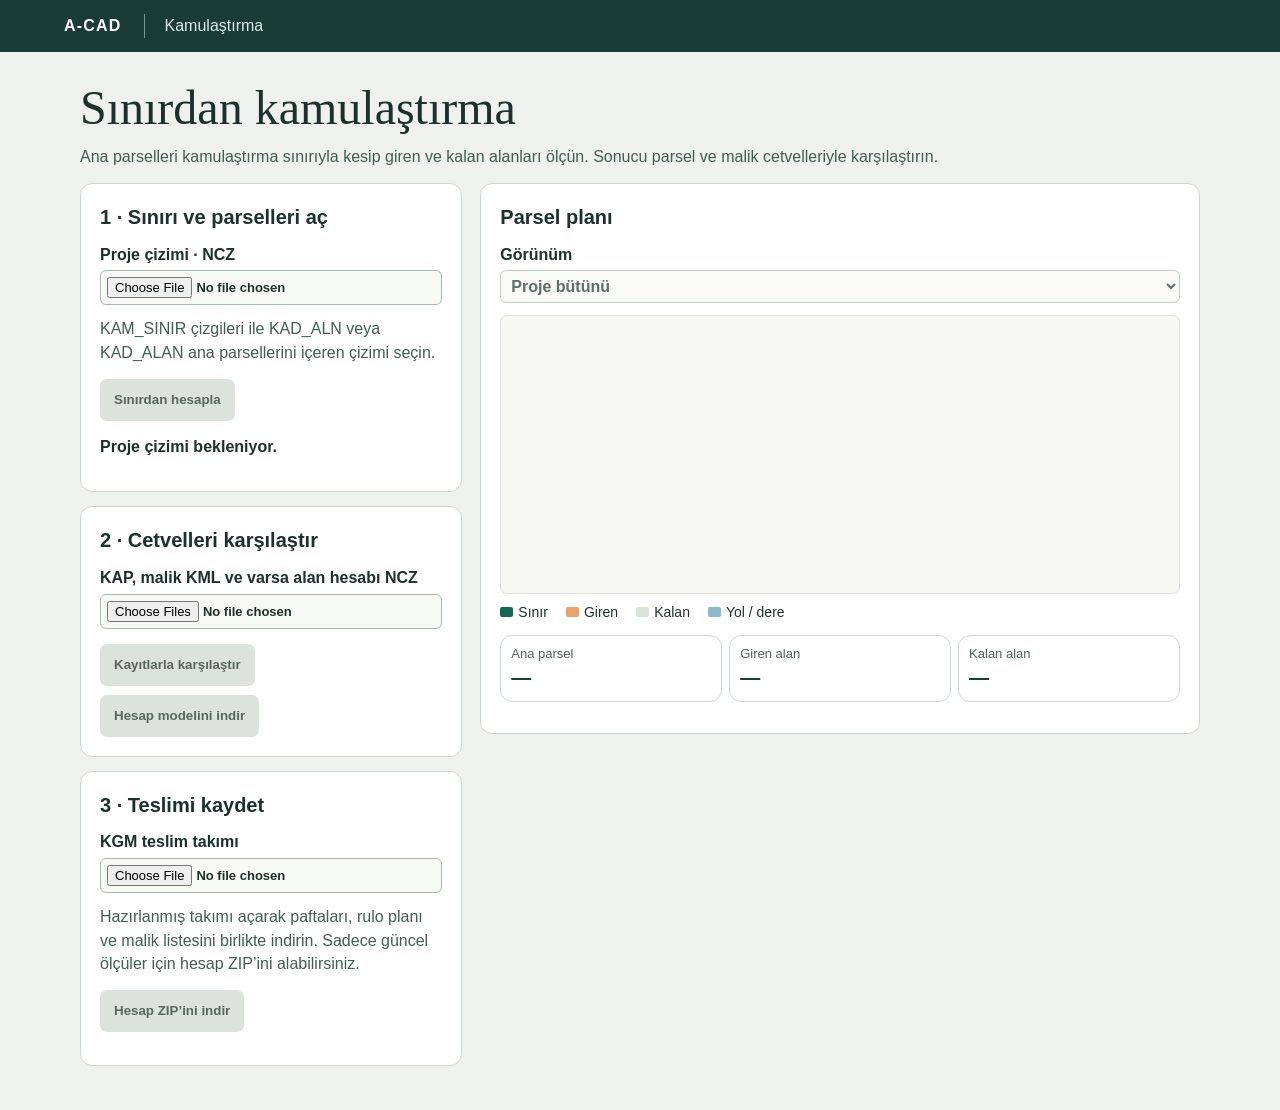
==== kgm-sinir-projesi.html @ 134582a3 "KGM sınır hesabı ve geniş ekran kübaj planı Kamulaştırmada sınırdan ölçüm, kayıt karşılaştırması ve " ====
<!doctype html><html lang="tr"><meta charset="utf-8"><meta name="viewport" content="width=device-width, initial-scale=1"><title>A-CAD · Sınırdan kamulaştırma</title>
<style>
*{box-sizing:border-box}html{background:#eef1ed;color:#1c312d;font:16px/1.48 Inter,"Segoe UI",Arial,sans-serif}body{margin:0}header{display:flex;gap:22px;align-items:center;background:#193d36;color:white;padding:14px max(5vw,16px)}header b{letter-spacing:.075em}header span{border-left:1px solid #75998e;padding-left:20px;color:#deebe4}main{max-width:1160px;margin:30px auto;padding:0 20px}h1{font-family:Georgia,serif;font-weight:500;font-size:clamp(31px,4.3vw,48px);line-height:1.1;margin:8px 0 11px}h2{font-size:20px;margin:0 0 10px}p{margin:4px 0 14px;color:#415d56}.grid{display:grid;grid-template-columns:minmax(250px,.85fr) minmax(0,1.6fr);gap:18px;align-items:start}article,.metric{background:#fff;border:1px solid #ccd8cf;border-radius:12px}article{padding:19px;margin-bottom:14px}label{font-weight:650;display:block;margin:5px 0 12px}input,select{display:block;max-width:100%;margin-top:4px;font:inherit;width:100%;border:1px solid #a7b9af;border-radius:6px;background:#f7f9f5;padding:6px;color:#1c312d}input[type=file]{font-size:13px}button{padding:10px 14px;min-height:42px;background:#176453;color:white;border:0;border-radius:7px;font:650 15px/1.25 inherit;cursor:pointer}button:disabled{background:#dce3dd;color:#58665d;cursor:default}button:focus-visible,input:focus-visible,select:focus-visible{outline:3px solid #c38220}#status{min-height:1.4em;margin:14px 0;font-weight:600}#map{display:block;width:100%;height:clamp(220px,31vh,340px);background:#f7f8f3;border:1px solid #dce3da;border-radius:7px}.legend{display:flex;flex-wrap:wrap;gap:8px 18px;margin:8px 0;font-size:14px}.key{display:inline-block;width:13px;height:10px;border-radius:2px;margin-right:5px}.metrics{display:grid;grid-template-columns:repeat(3,1fr);gap:7px;margin:12px 0}.metric{padding:8px 10px;color:#51615a;font-size:13px}.metric b{display:block;color:#183f34;font-size:clamp(15px,2vw,20px)}#details{white-space:pre-line}.scroll{overflow:auto;max-height:360px}table{border-collapse:collapse;width:100%;font-size:14px}td,th{text-align:right;padding:6px 8px;white-space:nowrap;border-bottom:1px solid #dce4dd}td:first-child,th:first-child{text-align:left}th{background:#ecf3ef}#log{font-size:14px;margin:6px 0}details summary{cursor:pointer;font-weight:600}#refs button{margin-top:3px}button,select{font-family:inherit;font-weight:650}#out{margin-top:8px}
@media(max-width:720px){main{padding:0 10px;margin:18px auto}.grid{display:block}article{padding:14px}.metrics{grid-template-columns:repeat(3,minmax(0,1fr))}.metric{padding:6px}.metric b{font-size:15px}.legend{font-size:13px}header{padding:10px 14px}h1{font-size:34px}}
</style><header><b>A-CAD</b><span>Kamulaştırma</span></header><main><h1>Sınırdan kamulaştırma</h1><p>Ana parselleri kamulaştırma sınırıyla kesip giren ve kalan alanları ölçün. Sonucu parsel ve malik cetvelleriyle karşılaştırın.</p>
<div class="grid"><section><article><h2>1 · Sınırı ve parselleri aç</h2><label>Proje çizimi · NCZ<input type="file" id="cad" accept=".ncz"></label><p>KAM_SINIR çizgileri ile KAD_ALN veya KAD_ALAN ana parsellerini içeren çizimi seçin.</p><button id="run" disabled>Sınırdan hesapla</button><div role="status" aria-live="polite" id="status">Proje çizimi bekleniyor.</div></article><article id="refs"><h2>2 · Cetvelleri karşılaştır</h2><label>KAP, malik KML ve varsa alan hesabı NCZ<input id="ref" type="file" multiple accept=".kap,.kml,.ncz"></label><button id="check" disabled>Kayıtlarla karşılaştır</button><div id="log" role="status"></div><button id="out" disabled>Hesap modelini indir</button></article><article id="delivery"><h2>3 · Teslimi kaydet</h2><label>KGM teslim takımı<input type="file" id="proof" accept=".kgmteslim"></label><p>Hazırlanmış takımı açarak paftaları, rulo planı ve malik listesini birlikte indirin. Sadece güncel ölçüler için hesap ZIP’ini alabilirsiniz.</p><button id="zip" disabled>Hesap ZIP’ini indir</button><p id="zipstatus" aria-live="polite"></p></article></section>
<section><article><h2>Parsel planı</h2><label>Görünüm<select id="which" disabled><option>Proje bütünü</option></select></label><svg id="map" viewBox="0 0 660 310" role="img" aria-label="Kamulaştırma sınırı ve kesilen parseller"></svg><div class="legend"><span><i class="key" style="background:#166854"></i>Sınır</span><span><i class="key" style="background:#e8a36c"></i>Giren</span><span><i class="key" style="background:#dce4d8"></i>Kalan</span><span><i class="key" style="background:#87baca"></i>Yol / dere</span></div><div class="metrics"><div class="metric">Ana parsel<b id="v1">—</b></div><div class="metric">Giren alan<b id="v2">—</b></div><div class="metric">Kalan alan<b id="v3">—</b></div></div><div id="details"></div></article><article id="checks" hidden><h2>Alan kontrolü</h2><p id="audit"></p><div class="scroll"><table><thead><tr><th>Parça</th><th>Ölçülen m²</th><th>KAP m²</th><th>Dengeli m²</th></tr></thead><tbody id="table"></tbody></table></div></article></section></div></main>
<script>/* polygon-clipping 0.15.7
The MIT License (MIT)

Copyright (c) 2018 Mike Fogel <mike@fogel.ca> - covers everything not specially attributed to others below.

Copyright (c) 2016 Alexander Milevski <info@w8r.name> - covers all portions originally part of github:w8r/martinez, from which this project was forked on Febuary 2, 2018.

Permission is hereby granted, free of charge, to any person obtaining a copy of this software and associated documentation files (the "Software"), to deal in the Software without restriction, including without limitation the rights to use, copy, modify, merge, publish, distribute, sublicense, and/or sell copies of the Software, and to permit persons to whom the Software is furnished to do so, subject to the following conditions:

The above copyright notice and this permission notice shall be included in all copies or substantial portions of the Software.

THE SOFTWARE IS PROVIDED "AS IS", WITHOUT WARRANTY OF ANY KIND, EXPRESS OR IMPLIED, INCLUDING BUT NOT LIMITED TO THE WARRANTIES OF MERCHANTABILITY, FITNESS FOR A PARTICULAR PURPOSE AND NONINFRINGEMENT. IN NO EVENT SHALL THE AUTHORS OR COPYRIGHT HOLDERS BE LIABLE FOR ANY CLAIM, DAMAGES OR OTHER LIABILITY, WHETHER IN AN ACTION OF CONTRACT, TORT OR OTHERWISE, ARISING FROM, OUT OF OR IN CONNECTION WITH THE SOFTWARE OR THE USE OR OTHER DEALINGS IN THE SOFTWARE.
*/
!function(t,e){"object"==typeof exports&&"undefined"!=typeof module?module.exports=e():"function"==typeof define&&define.amd?define(e):(t="undefined"!=typeof globalThis?globalThis:t||self).polygonClipping=e()}(this,(function(){"use strict";
/**
     * splaytree v3.1.2
     * Fast Splay tree for Node and browser
     *
     * @author Alexander Milevski <info@w8r.name>
     * @license MIT
     * @preserve
     */
/*! *****************************************************************************
    Copyright (c) Microsoft Corporation. All rights reserved.
    Licensed under the Apache License, Version 2.0 (the "License"); you may not use
    this file except in compliance with the License. You may obtain a copy of the
    License at http://www.apache.org/licenses/LICENSE-2.0

    THIS CODE IS PROVIDED ON AN *AS IS* BASIS, WITHOUT WARRANTIES OR CONDITIONS OF ANY
    KIND, EITHER EXPRESS OR IMPLIED, INCLUDING WITHOUT LIMITATION ANY IMPLIED
    WARRANTIES OR CONDITIONS OF TITLE, FITNESS FOR A PARTICULAR PURPOSE,
    MERCHANTABLITY OR NON-INFRINGEMENT.

    See the Apache Version 2.0 License for specific language governing permissions
    and limitations under the License.
    ***************************************************************************** */function t(t,e){var n,r,i,o,s={label:0,sent:function(){if(1&i[0])throw i[1];return i[1]},trys:[],ops:[]};return o={next:l(0),throw:l(1),return:l(2)},"function"==typeof Symbol&&(o[Symbol.iterator]=function(){return this}),o;function l(o){return function(l){return function(o){if(n)throw new TypeError("Generator is already executing.");for(;s;)try{if(n=1,r&&(i=2&o[0]?r.return:o[0]?r.throw||((i=r.return)&&i.call(r),0):r.next)&&!(i=i.call(r,o[1])).done)return i;switch(r=0,i&&(o=[2&o[0],i.value]),o[0]){case 0:case 1:i=o;break;case 4:return s.label++,{value:o[1],done:!1};case 5:s.label++,r=o[1],o=[0];continue;case 7:o=s.ops.pop(),s.trys.pop();continue;default:if(!(i=s.trys,(i=i.length>0&&i[i.length-1])||6!==o[0]&&2!==o[0])){s=0;continue}if(3===o[0]&&(!i||o[1]>i[0]&&o[1]<i[3])){s.label=o[1];break}if(6===o[0]&&s.label<i[1]){s.label=i[1],i=o;break}if(i&&s.label<i[2]){s.label=i[2],s.ops.push(o);break}i[2]&&s.ops.pop(),s.trys.pop();continue}o=e.call(t,s)}catch(t){o=[6,t],r=0}finally{n=i=0}if(5&o[0])throw o[1];return{value:o[0]?o[1]:void 0,done:!0}}([o,l])}}}var e=function(t,e){this.next=null,this.key=t,this.data=e,this.left=null,this.right=null};function n(t,e){return t>e?1:t<e?-1:0}function r(t,n,r){for(var i=new e(null,null),o=i,s=i;;){var l=r(t,n.key);if(l<0){if(null===n.left)break;if(r(t,n.left.key)<0){var h=n.left;if(n.left=h.right,h.right=n,null===(n=h).left)break}s.left=n,s=n,n=n.left}else{if(!(l>0))break;if(null===n.right)break;if(r(t,n.right.key)>0){h=n.right;if(n.right=h.left,h.left=n,null===(n=h).right)break}o.right=n,o=n,n=n.right}}return o.right=n.left,s.left=n.right,n.left=i.right,n.right=i.left,n}function i(t,n,i,o){var s=new e(t,n);if(null===i)return s.left=s.right=null,s;var l=o(t,(i=r(t,i,o)).key);return l<0?(s.left=i.left,s.right=i,i.left=null):l>=0&&(s.right=i.right,s.left=i,i.right=null),s}function o(t,e,n){var i=null,o=null;if(e){var s=n((e=r(t,e,n)).key,t);0===s?(i=e.left,o=e.right):s<0?(o=e.right,e.right=null,i=e):(i=e.left,e.left=null,o=e)}return{left:i,right:o}}function s(t,e,n,r,i){if(t){r(e+(n?"└── ":"├── ")+i(t)+"\n");var o=e+(n?"    ":"│   ");t.left&&s(t.left,o,!1,r,i),t.right&&s(t.right,o,!0,r,i)}}var l=function(){function l(t){void 0===t&&(t=n),this._root=null,this._size=0,this._comparator=t}return l.prototype.insert=function(t,e){return this._size++,this._root=i(t,e,this._root,this._comparator)},l.prototype.add=function(t,n){var i=new e(t,n);null===this._root&&(i.left=i.right=null,this._size++,this._root=i);var o=this._comparator,s=r(t,this._root,o),l=o(t,s.key);return 0===l?this._root=s:(l<0?(i.left=s.left,i.right=s,s.left=null):l>0&&(i.right=s.right,i.left=s,s.right=null),this._size++,this._root=i),this._root},l.prototype.remove=function(t){this._root=this._remove(t,this._root,this._comparator)},l.prototype._remove=function(t,e,n){var i;return null===e?null:0===n(t,(e=r(t,e,n)).key)?(null===e.left?i=e.right:(i=r(t,e.left,n)).right=e.right,this._size--,i):e},l.prototype.pop=function(){var t=this._root;if(t){for(;t.left;)t=t.left;return this._root=r(t.key,this._root,this._comparator),this._root=this._remove(t.key,this._root,this._comparator),{key:t.key,data:t.data}}return null},l.prototype.findStatic=function(t){for(var e=this._root,n=this._comparator;e;){var r=n(t,e.key);if(0===r)return e;e=r<0?e.left:e.right}return null},l.prototype.find=function(t){return this._root&&(this._root=r(t,this._root,this._comparator),0!==this._comparator(t,this._root.key))?null:this._root},l.prototype.contains=function(t){for(var e=this._root,n=this._comparator;e;){var r=n(t,e.key);if(0===r)return!0;e=r<0?e.left:e.right}return!1},l.prototype.forEach=function(t,e){for(var n=this._root,r=[],i=!1;!i;)null!==n?(r.push(n),n=n.left):0!==r.length?(n=r.pop(),t.call(e,n),n=n.right):i=!0;return this},l.prototype.range=function(t,e,n,r){for(var i=[],o=this._comparator,s=this._root;0!==i.length||s;)if(s)i.push(s),s=s.left;else{if(o((s=i.pop()).key,e)>0)break;if(o(s.key,t)>=0&&n.call(r,s))return this;s=s.right}return this},l.prototype.keys=function(){var t=[];return this.forEach((function(e){var n=e.key;return t.push(n)})),t},l.prototype.values=function(){var t=[];return this.forEach((function(e){var n=e.data;return t.push(n)})),t},l.prototype.min=function(){return this._root?this.minNode(this._root).key:null},l.prototype.max=function(){return this._root?this.maxNode(this._root).key:null},l.prototype.minNode=function(t){if(void 0===t&&(t=this._root),t)for(;t.left;)t=t.left;return t},l.prototype.maxNode=function(t){if(void 0===t&&(t=this._root),t)for(;t.right;)t=t.right;return t},l.prototype.at=function(t){for(var e=this._root,n=!1,r=0,i=[];!n;)if(e)i.push(e),e=e.left;else if(i.length>0){if(e=i.pop(),r===t)return e;r++,e=e.right}else n=!0;return null},l.prototype.next=function(t){var e=this._root,n=null;if(t.right){for(n=t.right;n.left;)n=n.left;return n}for(var r=this._comparator;e;){var i=r(t.key,e.key);if(0===i)break;i<0?(n=e,e=e.left):e=e.right}return n},l.prototype.prev=function(t){var e=this._root,n=null;if(null!==t.left){for(n=t.left;n.right;)n=n.right;return n}for(var r=this._comparator;e;){var i=r(t.key,e.key);if(0===i)break;i<0?e=e.left:(n=e,e=e.right)}return n},l.prototype.clear=function(){return this._root=null,this._size=0,this},l.prototype.toList=function(){return function(t){var n=t,r=[],i=!1,o=new e(null,null),s=o;for(;!i;)n?(r.push(n),n=n.left):r.length>0?n=(n=s=s.next=r.pop()).right:i=!0;return s.next=null,o.next}(this._root)},l.prototype.load=function(t,n,r){void 0===n&&(n=[]),void 0===r&&(r=!1);var i=t.length,o=this._comparator;if(r&&f(t,n,0,i-1,o),null===this._root)this._root=h(t,n,0,i),this._size=i;else{var s=function(t,n,r){var i=new e(null,null),o=i,s=t,l=n;for(;null!==s&&null!==l;)r(s.key,l.key)<0?(o.next=s,s=s.next):(o.next=l,l=l.next),o=o.next;null!==s?o.next=s:null!==l&&(o.next=l);return i.next}(this.toList(),function(t,n){for(var r=new e(null,null),i=r,o=0;o<t.length;o++)i=i.next=new e(t[o],n[o]);return i.next=null,r.next}(t,n),o);i=this._size+i,this._root=u({head:s},0,i)}return this},l.prototype.isEmpty=function(){return null===this._root},Object.defineProperty(l.prototype,"size",{get:function(){return this._size},enumerable:!0,configurable:!0}),Object.defineProperty(l.prototype,"root",{get:function(){return this._root},enumerable:!0,configurable:!0}),l.prototype.toString=function(t){void 0===t&&(t=function(t){return String(t.key)});var e=[];return s(this._root,"",!0,(function(t){return e.push(t)}),t),e.join("")},l.prototype.update=function(t,e,n){var s=this._comparator,l=o(t,this._root,s),h=l.left,u=l.right;s(t,e)<0?u=i(e,n,u,s):h=i(e,n,h,s),this._root=function(t,e,n){return null===e?t:(null===t||((e=r(t.key,e,n)).left=t),e)}(h,u,s)},l.prototype.split=function(t){return o(t,this._root,this._comparator)},l.prototype[Symbol.iterator]=function(){var e,n,r;return t(this,(function(t){switch(t.label){case 0:e=this._root,n=[],r=!1,t.label=1;case 1:return r?[3,6]:null===e?[3,2]:(n.push(e),e=e.left,[3,5]);case 2:return 0===n.length?[3,4]:[4,e=n.pop()];case 3:return t.sent(),e=e.right,[3,5];case 4:r=!0,t.label=5;case 5:return[3,1];case 6:return[2]}}))},l}();function h(t,n,r,i){var o=i-r;if(o>0){var s=r+Math.floor(o/2),l=t[s],u=n[s],f=new e(l,u);return f.left=h(t,n,r,s),f.right=h(t,n,s+1,i),f}return null}function u(t,e,n){var r=n-e;if(r>0){var i=e+Math.floor(r/2),o=u(t,e,i),s=t.head;return s.left=o,t.head=t.head.next,s.right=u(t,i+1,n),s}return null}function f(t,e,n,r,i){if(!(n>=r)){for(var o=t[n+r>>1],s=n-1,l=r+1;;){do{s++}while(i(t[s],o)<0);do{l--}while(i(t[l],o)>0);if(s>=l)break;var h=t[s];t[s]=t[l],t[l]=h,h=e[s],e[s]=e[l],e[l]=h}f(t,e,n,l,i),f(t,e,l+1,r,i)}}const c=(t,e)=>t.ll.x<=e.x&&e.x<=t.ur.x&&t.ll.y<=e.y&&e.y<=t.ur.y,p=(t,e)=>{if(e.ur.x<t.ll.x||t.ur.x<e.ll.x||e.ur.y<t.ll.y||t.ur.y<e.ll.y)return null;const n=t.ll.x<e.ll.x?e.ll.x:t.ll.x,r=t.ur.x<e.ur.x?t.ur.x:e.ur.x;return{ll:{x:n,y:t.ll.y<e.ll.y?e.ll.y:t.ll.y},ur:{x:r,y:t.ur.y<e.ur.y?t.ur.y:e.ur.y}}};let g=Number.EPSILON;void 0===g&&(g=Math.pow(2,-52));const a=g*g,y=(t,e)=>{if(-g<t&&t<g&&-g<e&&e<g)return 0;const n=t-e;return n*n<a*t*e?0:t<e?-1:1};class x{constructor(){this.tree=new l,this.round(0)}round(t){const e=this.tree.add(t),n=this.tree.prev(e);if(null!==n&&0===y(e.key,n.key))return this.tree.remove(t),n.key;const r=this.tree.next(e);return null!==r&&0===y(e.key,r.key)?(this.tree.remove(t),r.key):t}}const b=new class{constructor(){this.reset()}reset(){this.xRounder=new x,this.yRounder=new x}round(t,e){return{x:this.xRounder.round(t),y:this.yRounder.round(e)}}},v=11102230246251565e-32,d=134217729,m=(3+8*v)*v;function E(t,e,n,r,i){let o,s,l,h,u=e[0],f=r[0],c=0,p=0;f>u==f>-u?(o=u,u=e[++c]):(o=f,f=r[++p]);let g=0;if(c<t&&p<n)for(f>u==f>-u?(s=u+o,l=o-(s-u),u=e[++c]):(s=f+o,l=o-(s-f),f=r[++p]),o=s,0!==l&&(i[g++]=l);c<t&&p<n;)f>u==f>-u?(s=o+u,h=s-o,l=o-(s-h)+(u-h),u=e[++c]):(s=o+f,h=s-o,l=o-(s-h)+(f-h),f=r[++p]),o=s,0!==l&&(i[g++]=l);for(;c<t;)s=o+u,h=s-o,l=o-(s-h)+(u-h),u=e[++c],o=s,0!==l&&(i[g++]=l);for(;p<n;)s=o+f,h=s-o,l=o-(s-h)+(f-h),f=r[++p],o=s,0!==l&&(i[g++]=l);return 0===o&&0!==g||(i[g++]=o),g}function S(t){return new Float64Array(t)}const _=22204460492503146e-32,w=11093356479670487e-47,k=S(4),R=S(8),I=S(12),P=S(16),N=S(4);function A(t,e,n,r,i,o){const s=(e-o)*(n-i),l=(t-i)*(r-o),h=s-l,u=Math.abs(s+l);return Math.abs(h)>=33306690738754716e-32*u?h:-function(t,e,n,r,i,o,s){let l,h,u,f,c,p,g,a,y,x,b,v,S,A,O,L,$,M;const z=t-i,B=n-i,G=e-o,T=r-o;A=z*T,p=d*z,g=p-(p-z),a=z-g,p=d*T,y=p-(p-T),x=T-y,O=a*x-(A-g*y-a*y-g*x),L=G*B,p=d*G,g=p-(p-G),a=G-g,p=d*B,y=p-(p-B),x=B-y,$=a*x-(L-g*y-a*y-g*x),b=O-$,c=O-b,k[0]=O-(b+c)+(c-$),v=A+b,c=v-A,S=A-(v-c)+(b-c),b=S-L,c=S-b,k[1]=S-(b+c)+(c-L),M=v+b,c=M-v,k[2]=v-(M-c)+(b-c),k[3]=M;let q=function(t,e){let n=e[0];for(let r=1;r<t;r++)n+=e[r];return n}(4,k),C=_*s;if(q>=C||-q>=C)return q;if(c=t-z,l=t-(z+c)+(c-i),c=n-B,u=n-(B+c)+(c-i),c=e-G,h=e-(G+c)+(c-o),c=r-T,f=r-(T+c)+(c-o),0===l&&0===h&&0===u&&0===f)return q;if(C=w*s+m*Math.abs(q),q+=z*f+T*l-(G*u+B*h),q>=C||-q>=C)return q;A=l*T,p=d*l,g=p-(p-l),a=l-g,p=d*T,y=p-(p-T),x=T-y,O=a*x-(A-g*y-a*y-g*x),L=h*B,p=d*h,g=p-(p-h),a=h-g,p=d*B,y=p-(p-B),x=B-y,$=a*x-(L-g*y-a*y-g*x),b=O-$,c=O-b,N[0]=O-(b+c)+(c-$),v=A+b,c=v-A,S=A-(v-c)+(b-c),b=S-L,c=S-b,N[1]=S-(b+c)+(c-L),M=v+b,c=M-v,N[2]=v-(M-c)+(b-c),N[3]=M;const F=E(4,k,4,N,R);A=z*f,p=d*z,g=p-(p-z),a=z-g,p=d*f,y=p-(p-f),x=f-y,O=a*x-(A-g*y-a*y-g*x),L=G*u,p=d*G,g=p-(p-G),a=G-g,p=d*u,y=p-(p-u),x=u-y,$=a*x-(L-g*y-a*y-g*x),b=O-$,c=O-b,N[0]=O-(b+c)+(c-$),v=A+b,c=v-A,S=A-(v-c)+(b-c),b=S-L,c=S-b,N[1]=S-(b+c)+(c-L),M=v+b,c=M-v,N[2]=v-(M-c)+(b-c),N[3]=M;const j=E(F,R,4,N,I);A=l*f,p=d*l,g=p-(p-l),a=l-g,p=d*f,y=p-(p-f),x=f-y,O=a*x-(A-g*y-a*y-g*x),L=h*u,p=d*h,g=p-(p-h),a=h-g,p=d*u,y=p-(p-u),x=u-y,$=a*x-(L-g*y-a*y-g*x),b=O-$,c=O-b,N[0]=O-(b+c)+(c-$),v=A+b,c=v-A,S=A-(v-c)+(b-c),b=S-L,c=S-b,N[1]=S-(b+c)+(c-L),M=v+b,c=M-v,N[2]=v-(M-c)+(b-c),N[3]=M;const U=E(j,I,4,N,P);return P[U-1]}(t,e,n,r,i,o,u)}const O=(t,e)=>t.x*e.y-t.y*e.x,L=(t,e)=>t.x*e.x+t.y*e.y,$=(t,e,n)=>{const r=A(t.x,t.y,e.x,e.y,n.x,n.y);return r>0?-1:r<0?1:0},M=t=>Math.sqrt(L(t,t)),z=(t,e,n)=>{const r={x:e.x-t.x,y:e.y-t.y},i={x:n.x-t.x,y:n.y-t.y};return O(i,r)/M(i)/M(r)},B=(t,e,n)=>{const r={x:e.x-t.x,y:e.y-t.y},i={x:n.x-t.x,y:n.y-t.y};return L(i,r)/M(i)/M(r)},G=(t,e,n)=>0===e.y?null:{x:t.x+e.x/e.y*(n-t.y),y:n},T=(t,e,n)=>0===e.x?null:{x:n,y:t.y+e.y/e.x*(n-t.x)};class q{static compare(t,e){const n=q.comparePoints(t.point,e.point);return 0!==n?n:(t.point!==e.point&&t.link(e),t.isLeft!==e.isLeft?t.isLeft?1:-1:F.compare(t.segment,e.segment))}static comparePoints(t,e){return t.x<e.x?-1:t.x>e.x?1:t.y<e.y?-1:t.y>e.y?1:0}constructor(t,e){void 0===t.events?t.events=[this]:t.events.push(this),this.point=t,this.isLeft=e}link(t){if(t.point===this.point)throw new Error("Tried to link already linked events");const e=t.point.events;for(let t=0,n=e.length;t<n;t++){const n=e[t];this.point.events.push(n),n.point=this.point}this.checkForConsuming()}checkForConsuming(){const t=this.point.events.length;for(let e=0;e<t;e++){const n=this.point.events[e];if(void 0===n.segment.consumedBy)for(let r=e+1;r<t;r++){const t=this.point.events[r];void 0===t.consumedBy&&(n.otherSE.point.events===t.otherSE.point.events&&n.segment.consume(t.segment))}}}getAvailableLinkedEvents(){const t=[];for(let e=0,n=this.point.events.length;e<n;e++){const n=this.point.events[e];n!==this&&!n.segment.ringOut&&n.segment.isInResult()&&t.push(n)}return t}getLeftmostComparator(t){const e=new Map,n=n=>{const r=n.otherSE;e.set(n,{sine:z(this.point,t.point,r.point),cosine:B(this.point,t.point,r.point)})};return(t,r)=>{e.has(t)||n(t),e.has(r)||n(r);const{sine:i,cosine:o}=e.get(t),{sine:s,cosine:l}=e.get(r);return i>=0&&s>=0?o<l?1:o>l?-1:0:i<0&&s<0?o<l?-1:o>l?1:0:s<i?-1:s>i?1:0}}}let C=0;class F{static compare(t,e){const n=t.leftSE.point.x,r=e.leftSE.point.x,i=t.rightSE.point.x,o=e.rightSE.point.x;if(o<n)return 1;if(i<r)return-1;const s=t.leftSE.point.y,l=e.leftSE.point.y,h=t.rightSE.point.y,u=e.rightSE.point.y;if(n<r){if(l<s&&l<h)return 1;if(l>s&&l>h)return-1;const n=t.comparePoint(e.leftSE.point);if(n<0)return 1;if(n>0)return-1;const r=e.comparePoint(t.rightSE.point);return 0!==r?r:-1}if(n>r){if(s<l&&s<u)return-1;if(s>l&&s>u)return 1;const n=e.comparePoint(t.leftSE.point);if(0!==n)return n;const r=t.comparePoint(e.rightSE.point);return r<0?1:r>0?-1:1}if(s<l)return-1;if(s>l)return 1;if(i<o){const n=e.comparePoint(t.rightSE.point);if(0!==n)return n}if(i>o){const n=t.comparePoint(e.rightSE.point);if(n<0)return 1;if(n>0)return-1}if(i!==o){const t=h-s,e=i-n,f=u-l,c=o-r;if(t>e&&f<c)return 1;if(t<e&&f>c)return-1}return i>o?1:i<o||h<u?-1:h>u?1:t.id<e.id?-1:t.id>e.id?1:0}constructor(t,e,n,r){this.id=++C,this.leftSE=t,t.segment=this,t.otherSE=e,this.rightSE=e,e.segment=this,e.otherSE=t,this.rings=n,this.windings=r}static fromRing(t,e,n){let r,i,o;const s=q.comparePoints(t,e);if(s<0)r=t,i=e,o=1;else{if(!(s>0))throw new Error(`Tried to create degenerate segment at [${t.x}, ${t.y}]`);r=e,i=t,o=-1}const l=new q(r,!0),h=new q(i,!1);return new F(l,h,[n],[o])}replaceRightSE(t){this.rightSE=t,this.rightSE.segment=this,this.rightSE.otherSE=this.leftSE,this.leftSE.otherSE=this.rightSE}bbox(){const t=this.leftSE.point.y,e=this.rightSE.point.y;return{ll:{x:this.leftSE.point.x,y:t<e?t:e},ur:{x:this.rightSE.point.x,y:t>e?t:e}}}vector(){return{x:this.rightSE.point.x-this.leftSE.point.x,y:this.rightSE.point.y-this.leftSE.point.y}}isAnEndpoint(t){return t.x===this.leftSE.point.x&&t.y===this.leftSE.point.y||t.x===this.rightSE.point.x&&t.y===this.rightSE.point.y}comparePoint(t){if(this.isAnEndpoint(t))return 0;const e=this.leftSE.point,n=this.rightSE.point,r=this.vector();if(e.x===n.x)return t.x===e.x?0:t.x<e.x?1:-1;const i=(t.y-e.y)/r.y,o=e.x+i*r.x;if(t.x===o)return 0;const s=(t.x-e.x)/r.x,l=e.y+s*r.y;return t.y===l?0:t.y<l?-1:1}getIntersection(t){const e=this.bbox(),n=t.bbox(),r=p(e,n);if(null===r)return null;const i=this.leftSE.point,o=this.rightSE.point,s=t.leftSE.point,l=t.rightSE.point,h=c(e,s)&&0===this.comparePoint(s),u=c(n,i)&&0===t.comparePoint(i),f=c(e,l)&&0===this.comparePoint(l),g=c(n,o)&&0===t.comparePoint(o);if(u&&h)return g&&!f?o:!g&&f?l:null;if(u)return f&&i.x===l.x&&i.y===l.y?null:i;if(h)return g&&o.x===s.x&&o.y===s.y?null:s;if(g&&f)return null;if(g)return o;if(f)return l;const a=((t,e,n,r)=>{if(0===e.x)return T(n,r,t.x);if(0===r.x)return T(t,e,n.x);if(0===e.y)return G(n,r,t.y);if(0===r.y)return G(t,e,n.y);const i=O(e,r);if(0==i)return null;const o={x:n.x-t.x,y:n.y-t.y},s=O(o,e)/i,l=O(o,r)/i;return{x:(t.x+l*e.x+(n.x+s*r.x))/2,y:(t.y+l*e.y+(n.y+s*r.y))/2}})(i,this.vector(),s,t.vector());return null===a?null:c(r,a)?b.round(a.x,a.y):null}split(t){const e=[],n=void 0!==t.events,r=new q(t,!0),i=new q(t,!1),o=this.rightSE;this.replaceRightSE(i),e.push(i),e.push(r);const s=new F(r,o,this.rings.slice(),this.windings.slice());return q.comparePoints(s.leftSE.point,s.rightSE.point)>0&&s.swapEvents(),q.comparePoints(this.leftSE.point,this.rightSE.point)>0&&this.swapEvents(),n&&(r.checkForConsuming(),i.checkForConsuming()),e}swapEvents(){const t=this.rightSE;this.rightSE=this.leftSE,this.leftSE=t,this.leftSE.isLeft=!0,this.rightSE.isLeft=!1;for(let t=0,e=this.windings.length;t<e;t++)this.windings[t]*=-1}consume(t){let e=this,n=t;for(;e.consumedBy;)e=e.consumedBy;for(;n.consumedBy;)n=n.consumedBy;const r=F.compare(e,n);if(0!==r){if(r>0){const t=e;e=n,n=t}if(e.prev===n){const t=e;e=n,n=t}for(let t=0,r=n.rings.length;t<r;t++){const r=n.rings[t],i=n.windings[t],o=e.rings.indexOf(r);-1===o?(e.rings.push(r),e.windings.push(i)):e.windings[o]+=i}n.rings=null,n.windings=null,n.consumedBy=e,n.leftSE.consumedBy=e.leftSE,n.rightSE.consumedBy=e.rightSE}}prevInResult(){return void 0!==this._prevInResult||(this.prev?this.prev.isInResult()?this._prevInResult=this.prev:this._prevInResult=this.prev.prevInResult():this._prevInResult=null),this._prevInResult}beforeState(){if(void 0!==this._beforeState)return this._beforeState;if(this.prev){const t=this.prev.consumedBy||this.prev;this._beforeState=t.afterState()}else this._beforeState={rings:[],windings:[],multiPolys:[]};return this._beforeState}afterState(){if(void 0!==this._afterState)return this._afterState;const t=this.beforeState();this._afterState={rings:t.rings.slice(0),windings:t.windings.slice(0),multiPolys:[]};const e=this._afterState.rings,n=this._afterState.windings,r=this._afterState.multiPolys;for(let t=0,r=this.rings.length;t<r;t++){const r=this.rings[t],i=this.windings[t],o=e.indexOf(r);-1===o?(e.push(r),n.push(i)):n[o]+=i}const i=[],o=[];for(let t=0,r=e.length;t<r;t++){if(0===n[t])continue;const r=e[t],s=r.poly;if(-1===o.indexOf(s))if(r.isExterior)i.push(s);else{-1===o.indexOf(s)&&o.push(s);const t=i.indexOf(r.poly);-1!==t&&i.splice(t,1)}}for(let t=0,e=i.length;t<e;t++){const e=i[t].multiPoly;-1===r.indexOf(e)&&r.push(e)}return this._afterState}isInResult(){if(this.consumedBy)return!1;if(void 0!==this._isInResult)return this._isInResult;const t=this.beforeState().multiPolys,e=this.afterState().multiPolys;switch(H.type){case"union":{const n=0===t.length,r=0===e.length;this._isInResult=n!==r;break}case"intersection":{let n,r;t.length<e.length?(n=t.length,r=e.length):(n=e.length,r=t.length),this._isInResult=r===H.numMultiPolys&&n<r;break}case"xor":{const n=Math.abs(t.length-e.length);this._isInResult=n%2==1;break}case"difference":{const n=t=>1===t.length&&t[0].isSubject;this._isInResult=n(t)!==n(e);break}default:throw new Error(`Unrecognized operation type found ${H.type}`)}return this._isInResult}}class j{constructor(t,e,n){if(!Array.isArray(t)||0===t.length)throw new Error("Input geometry is not a valid Polygon or MultiPolygon");if(this.poly=e,this.isExterior=n,this.segments=[],"number"!=typeof t[0][0]||"number"!=typeof t[0][1])throw new Error("Input geometry is not a valid Polygon or MultiPolygon");const r=b.round(t[0][0],t[0][1]);this.bbox={ll:{x:r.x,y:r.y},ur:{x:r.x,y:r.y}};let i=r;for(let e=1,n=t.length;e<n;e++){if("number"!=typeof t[e][0]||"number"!=typeof t[e][1])throw new Error("Input geometry is not a valid Polygon or MultiPolygon");let n=b.round(t[e][0],t[e][1]);n.x===i.x&&n.y===i.y||(this.segments.push(F.fromRing(i,n,this)),n.x<this.bbox.ll.x&&(this.bbox.ll.x=n.x),n.y<this.bbox.ll.y&&(this.bbox.ll.y=n.y),n.x>this.bbox.ur.x&&(this.bbox.ur.x=n.x),n.y>this.bbox.ur.y&&(this.bbox.ur.y=n.y),i=n)}r.x===i.x&&r.y===i.y||this.segments.push(F.fromRing(i,r,this))}getSweepEvents(){const t=[];for(let e=0,n=this.segments.length;e<n;e++){const n=this.segments[e];t.push(n.leftSE),t.push(n.rightSE)}return t}}class U{constructor(t,e){if(!Array.isArray(t))throw new Error("Input geometry is not a valid Polygon or MultiPolygon");this.exteriorRing=new j(t[0],this,!0),this.bbox={ll:{x:this.exteriorRing.bbox.ll.x,y:this.exteriorRing.bbox.ll.y},ur:{x:this.exteriorRing.bbox.ur.x,y:this.exteriorRing.bbox.ur.y}},this.interiorRings=[];for(let e=1,n=t.length;e<n;e++){const n=new j(t[e],this,!1);n.bbox.ll.x<this.bbox.ll.x&&(this.bbox.ll.x=n.bbox.ll.x),n.bbox.ll.y<this.bbox.ll.y&&(this.bbox.ll.y=n.bbox.ll.y),n.bbox.ur.x>this.bbox.ur.x&&(this.bbox.ur.x=n.bbox.ur.x),n.bbox.ur.y>this.bbox.ur.y&&(this.bbox.ur.y=n.bbox.ur.y),this.interiorRings.push(n)}this.multiPoly=e}getSweepEvents(){const t=this.exteriorRing.getSweepEvents();for(let e=0,n=this.interiorRings.length;e<n;e++){const n=this.interiorRings[e].getSweepEvents();for(let e=0,r=n.length;e<r;e++)t.push(n[e])}return t}}class Y{constructor(t,e){if(!Array.isArray(t))throw new Error("Input geometry is not a valid Polygon or MultiPolygon");try{"number"==typeof t[0][0][0]&&(t=[t])}catch(t){}this.polys=[],this.bbox={ll:{x:Number.POSITIVE_INFINITY,y:Number.POSITIVE_INFINITY},ur:{x:Number.NEGATIVE_INFINITY,y:Number.NEGATIVE_INFINITY}};for(let e=0,n=t.length;e<n;e++){const n=new U(t[e],this);n.bbox.ll.x<this.bbox.ll.x&&(this.bbox.ll.x=n.bbox.ll.x),n.bbox.ll.y<this.bbox.ll.y&&(this.bbox.ll.y=n.bbox.ll.y),n.bbox.ur.x>this.bbox.ur.x&&(this.bbox.ur.x=n.bbox.ur.x),n.bbox.ur.y>this.bbox.ur.y&&(this.bbox.ur.y=n.bbox.ur.y),this.polys.push(n)}this.isSubject=e}getSweepEvents(){const t=[];for(let e=0,n=this.polys.length;e<n;e++){const n=this.polys[e].getSweepEvents();for(let e=0,r=n.length;e<r;e++)t.push(n[e])}return t}}class V{static factory(t){const e=[];for(let n=0,r=t.length;n<r;n++){const r=t[n];if(!r.isInResult()||r.ringOut)continue;let i=null,o=r.leftSE,s=r.rightSE;const l=[o],h=o.point,u=[];for(;i=o,o=s,l.push(o),o.point!==h;)for(;;){const t=o.getAvailableLinkedEvents();if(0===t.length){const t=l[0].point,e=l[l.length-1].point;throw new Error(`Unable to complete output ring starting at [${t.x}, ${t.y}]. Last matching segment found ends at [${e.x}, ${e.y}].`)}if(1===t.length){s=t[0].otherSE;break}let n=null;for(let t=0,e=u.length;t<e;t++)if(u[t].point===o.point){n=t;break}if(null!==n){const t=u.splice(n)[0],r=l.splice(t.index);r.unshift(r[0].otherSE),e.push(new V(r.reverse()));continue}u.push({index:l.length,point:o.point});const r=o.getLeftmostComparator(i);s=t.sort(r)[0].otherSE;break}e.push(new V(l))}return e}constructor(t){this.events=t;for(let e=0,n=t.length;e<n;e++)t[e].segment.ringOut=this;this.poly=null}getGeom(){let t=this.events[0].point;const e=[t];for(let n=1,r=this.events.length-1;n<r;n++){const r=this.events[n].point,i=this.events[n+1].point;0!==$(r,t,i)&&(e.push(r),t=r)}if(1===e.length)return null;const n=e[0],r=e[1];0===$(n,t,r)&&e.shift(),e.push(e[0]);const i=this.isExteriorRing()?1:-1,o=this.isExteriorRing()?0:e.length-1,s=this.isExteriorRing()?e.length:-1,l=[];for(let t=o;t!=s;t+=i)l.push([e[t].x,e[t].y]);return l}isExteriorRing(){if(void 0===this._isExteriorRing){const t=this.enclosingRing();this._isExteriorRing=!t||!t.isExteriorRing()}return this._isExteriorRing}enclosingRing(){return void 0===this._enclosingRing&&(this._enclosingRing=this._calcEnclosingRing()),this._enclosingRing}_calcEnclosingRing(){let t=this.events[0];for(let e=1,n=this.events.length;e<n;e++){const n=this.events[e];q.compare(t,n)>0&&(t=n)}let e=t.segment.prevInResult(),n=e?e.prevInResult():null;for(;;){if(!e)return null;if(!n)return e.ringOut;if(n.ringOut!==e.ringOut)return n.ringOut.enclosingRing()!==e.ringOut?e.ringOut:e.ringOut.enclosingRing();e=n.prevInResult(),n=e?e.prevInResult():null}}}class X{constructor(t){this.exteriorRing=t,t.poly=this,this.interiorRings=[]}addInterior(t){this.interiorRings.push(t),t.poly=this}getGeom(){const t=[this.exteriorRing.getGeom()];if(null===t[0])return null;for(let e=0,n=this.interiorRings.length;e<n;e++){const n=this.interiorRings[e].getGeom();null!==n&&t.push(n)}return t}}class Q{constructor(t){this.rings=t,this.polys=this._composePolys(t)}getGeom(){const t=[];for(let e=0,n=this.polys.length;e<n;e++){const n=this.polys[e].getGeom();null!==n&&t.push(n)}return t}_composePolys(t){const e=[];for(let n=0,r=t.length;n<r;n++){const r=t[n];if(!r.poly)if(r.isExteriorRing())e.push(new X(r));else{const t=r.enclosingRing();t.poly||e.push(new X(t)),t.poly.addInterior(r)}}return e}}class W{constructor(t){let e=arguments.length>1&&void 0!==arguments[1]?arguments[1]:F.compare;this.queue=t,this.tree=new l(e),this.segments=[]}process(t){const e=t.segment,n=[];if(t.consumedBy)return t.isLeft?this.queue.remove(t.otherSE):this.tree.remove(e),n;const r=t.isLeft?this.tree.add(e):this.tree.find(e);if(!r)throw new Error(`Unable to find segment #${e.id} [${e.leftSE.point.x}, ${e.leftSE.point.y}] -> [${e.rightSE.point.x}, ${e.rightSE.point.y}] in SweepLine tree.`);let i,o,s=r,l=r;for(;void 0===i;)s=this.tree.prev(s),null===s?i=null:void 0===s.key.consumedBy&&(i=s.key);for(;void 0===o;)l=this.tree.next(l),null===l?o=null:void 0===l.key.consumedBy&&(o=l.key);if(t.isLeft){let r=null;if(i){const t=i.getIntersection(e);if(null!==t&&(e.isAnEndpoint(t)||(r=t),!i.isAnEndpoint(t))){const e=this._splitSafely(i,t);for(let t=0,r=e.length;t<r;t++)n.push(e[t])}}let s=null;if(o){const t=o.getIntersection(e);if(null!==t&&(e.isAnEndpoint(t)||(s=t),!o.isAnEndpoint(t))){const e=this._splitSafely(o,t);for(let t=0,r=e.length;t<r;t++)n.push(e[t])}}if(null!==r||null!==s){let t=null;if(null===r)t=s;else if(null===s)t=r;else{t=q.comparePoints(r,s)<=0?r:s}this.queue.remove(e.rightSE),n.push(e.rightSE);const i=e.split(t);for(let t=0,e=i.length;t<e;t++)n.push(i[t])}n.length>0?(this.tree.remove(e),n.push(t)):(this.segments.push(e),e.prev=i)}else{if(i&&o){const t=i.getIntersection(o);if(null!==t){if(!i.isAnEndpoint(t)){const e=this._splitSafely(i,t);for(let t=0,r=e.length;t<r;t++)n.push(e[t])}if(!o.isAnEndpoint(t)){const e=this._splitSafely(o,t);for(let t=0,r=e.length;t<r;t++)n.push(e[t])}}}this.tree.remove(e)}return n}_splitSafely(t,e){this.tree.remove(t);const n=t.rightSE;this.queue.remove(n);const r=t.split(e);return r.push(n),void 0===t.consumedBy&&this.tree.add(t),r}}const Z="undefined"!=typeof process&&process.env.POLYGON_CLIPPING_MAX_QUEUE_SIZE||1e6,D="undefined"!=typeof process&&process.env.POLYGON_CLIPPING_MAX_SWEEPLINE_SEGMENTS||1e6;const H=new class{run(t,e,n){H.type=t,b.reset();const r=[new Y(e,!0)];for(let t=0,e=n.length;t<e;t++)r.push(new Y(n[t],!1));if(H.numMultiPolys=r.length,"difference"===H.type){const t=r[0];let e=1;for(;e<r.length;)null!==p(r[e].bbox,t.bbox)?e++:r.splice(e,1)}if("intersection"===H.type)for(let t=0,e=r.length;t<e;t++){const e=r[t];for(let n=t+1,i=r.length;n<i;n++)if(null===p(e.bbox,r[n].bbox))return[]}const i=new l(q.compare);for(let t=0,e=r.length;t<e;t++){const e=r[t].getSweepEvents();for(let t=0,n=e.length;t<n;t++)if(i.insert(e[t]),i.size>Z)throw new Error("Infinite loop when putting segment endpoints in a priority queue (queue size too big).")}const o=new W(i);let s=i.size,h=i.pop();for(;h;){const t=h.key;if(i.size===s){const e=t.segment;throw new Error(`Unable to pop() ${t.isLeft?"left":"right"} SweepEvent [${t.point.x}, ${t.point.y}] from segment #${e.id} [${e.leftSE.point.x}, ${e.leftSE.point.y}] -> [${e.rightSE.point.x}, ${e.rightSE.point.y}] from queue.`)}if(i.size>Z)throw new Error("Infinite loop when passing sweep line over endpoints (queue size too big).");if(o.segments.length>D)throw new Error("Infinite loop when passing sweep line over endpoints (too many sweep line segments).");const e=o.process(t);for(let t=0,n=e.length;t<n;t++){const n=e[t];void 0===n.consumedBy&&i.insert(n)}s=i.size,h=i.pop()}b.reset();const u=V.factory(o.segments);return new Q(u).getGeom()}};var J={union:function(t){for(var e=arguments.length,n=new Array(e>1?e-1:0),r=1;r<e;r++)n[r-1]=arguments[r];return H.run("union",t,n)},intersection:function(t){for(var e=arguments.length,n=new Array(e>1?e-1:0),r=1;r<e;r++)n[r-1]=arguments[r];return H.run("intersection",t,n)},xor:function(t){for(var e=arguments.length,n=new Array(e>1?e-1:0),r=1;r<e;r++)n[r-1]=arguments[r];return H.run("xor",t,n)},difference:function(t){for(var e=arguments.length,n=new Array(e>1?e-1:0),r=1;r<e;r++)n[r-1]=arguments[r];return H.run("difference",t,n)}};return J}));

</script><script>
/* ===== Arazi Kübaj — çekirdek hesaplar (kütüphanesiz) ===== */
"use strict";
const K = {}; try { window.K = K; } catch (e) {}

/* ---------- Sayı / biçim ---------- */
K.num = s => { if (s == null) return NaN; const t = String(s).trim().replace(/\s/g, ""); if (!t) return NaN;
  const x = t.includes(",") && !t.includes(".") ? t.replace(",", ".") : t.replace(/,/g, ""); return Number(x); };
/* DUYARLILIK (hane sayısı) — Ayarlar > Duyarlılık. Varsayılan kadastro tescilli iş: koordinat 2, kot 3, cephe 2, alan 2, uzunluk 2; hassas işte 3 seçilir */ K.H0 = { k: 2, z: 3, c: 2, a: 2, u: 2 }; K.H = Object.assign({}, K.H0); try { const h_ = JSON.parse(localStorage.getItem("acad_hane") || "null"); if (h_) for (const k of Object.keys(K.H0)) if (Number.isInteger(h_[k]) && h_[k] >= 0 && h_[k] <= 4) K.H[k] = h_[k]; } catch (e) {}
K.hSet = h => { for (const k of Object.keys(K.H0)) if (Number.isInteger(+h[k]) && +h[k] >= 0 && +h[k] <= 4) K.H[k] = +h[k]; try { localStorage.setItem("acad_hane", JSON.stringify(K.H)); } catch (e) {} try { window.dispatchEvent(new CustomEvent("acadHane", { detail: K.H })); } catch (e) {} };
K.cm = p => { const m = Math.pow(10, K.H.k); return [Math.round(p[0] * m) / m, Math.round(p[1] * m) / m].concat(p.length > 2 ? [p[2]] : []); };
K.fx_ = (v, n) => isFinite(+v) ? (+v).toFixed(n) : ""; K.fk = v => K.fx_(v, K.H.k); K.fz = v => K.fx_(v, K.H.z); K.fc = v => K.fx_(v, K.H.c); K.fa = v => K.fx_(v, K.H.a); K.fu = v => K.fx_(v, K.H.u); K.nf = n => n > 0 ? "0." + "0".repeat(n) : "0";
const trNumberFormats = new Map();
K.tr = (v, n = 2) => {
  if (!isFinite(v)) return "—";
  if (typeof v !== "number") return v.toLocaleString("tr-TR", {minimumFractionDigits:n, maximumFractionDigits:n});
  let fmt = trNumberFormats.get(n);
  if (!fmt) {
    fmt = new Intl.NumberFormat("tr-TR", {minimumFractionDigits:n, maximumFractionDigits:n});
    trNumberFormats.set(n,fmt);
  }
  return fmt.format(v);
};
K.tk = v => K.tr(v, K.H.k); K.tz = v => K.tr(v, K.H.z); K.tc = v => K.tr(v, K.H.c); K.ta = v => K.tr(v, K.H.a); K.tu = v => K.tr(v, K.H.u);
K.kmtxt = m => { const s = m < 0 ? "-" : ""; m = Math.abs(m); const a = Math.floor(m / 1000 + 1e-9); let b = m - a * 1000; if (b < 0) b = 0;
  return s + a + "+" + b.toFixed(2).padStart(6, "0"); };
K.kmNum = s => { const t = String(s || "").trim(); if (!t) return NaN; if (t.includes("+")) { const [a, b] = t.split("+"); return K.num(a) * 1000 + K.num(b); } return K.num(t); };

/* ---------- NCN / TXT / CSV okuma ----------
   Netcad NCN: NoktaAdı  Y(sağa)  X(yukarı)  Z  [kod]  — ayırıcı boşluk/sekme/virgül/noktalı virgül */
K.parsePoints = text => {
  const pts = []; const bad = [];
  text.split(/\r?\n/).forEach((line, i) => {
    const l = line.trim(); if (!l || /^[#;\/]/.test(l)) return;
    let tok = l.split(/[\t;]+|\s+/).filter(Boolean);
    if (tok.length < 3 && l.includes(",")) tok = l.split(",").map(s => s.trim()).filter(Boolean);
    const nums = tok.map(t => Number(t.replace(/,/g, ".")));
    let name, a, b, z;
    const isN = i => isFinite(nums[i]);
    if (!isN(0) || (tok.length >= 4 && isN(1) && isN(2) && ((/^\d+$/.test(tok[0]) && Math.abs(nums[1]) > 1e3 && Math.abs(nums[2]) > 1e3) || (isN(3) && Math.abs(nums[0]) < 1e5 && Math.abs(nums[1]) > 1e5)))) {
      name = tok[0]; a = nums[1]; b = nums[2]; z = nums[3]; var kod = tok.slice(4).filter(t => !isFinite(Number(t.replace(/,/g, ".")))).join(" ");
    } else { name = String(pts.length + 1); a = nums[0]; b = nums[1]; z = nums[2]; var kod = tok.slice(3).filter(t => !isFinite(Number(t.replace(/,/g, ".")))).join(" "); }
    if (!isFinite(a) || !isFinite(b)) { bad.push(i + 1); return; }
    if (!isFinite(z)) z = NaN;
    // Y (sağa) ~ 1e5..1e6, X (yukarı) ~ 4e6..5e6. Ters yazılmışsa çevir.
    let e = a, n = b; if (Math.abs(a) > 1e6 && Math.abs(b) < 1e6) { e = b; n = a; }
    const P_ = { n: name, e, y: n, z }; if (kod) P_.kod = kod; pts.push(P_);
  });
  return { pts, bad };
};

/* ---------- ZIP (xlsx) açma: tarayıcının DecompressionStream'i ile ---------- */
K.unzip = async buf => { const d = buf instanceof Uint8Array ? buf : new Uint8Array(buf), dv = new DataView(d.buffer, d.byteOffset, d.byteLength), out = {};
  let e = d.length - 22; while (e >= 0 && dv.getUint32(e, true) !== 0x06054b50) e--; if (e < 0) throw new Error("zip değil");
  const n = dv.getUint16(e + 10, true); let p = dv.getUint32(e + 16, true); const td = new TextDecoder();
  for (let i = 0; i < n; i++) { const meth = dv.getUint16(p + 10, true), csz = dv.getUint32(p + 20, true), nl = dv.getUint16(p + 28, true), xl = dv.getUint16(p + 30, true), cl = dv.getUint16(p + 32, true), lo = dv.getUint32(p + 42, true);
    const name = td.decode(d.subarray(p + 46, p + 46 + nl)); p += 46 + nl + xl + cl;
    const ds = lo + 30 + dv.getUint16(lo + 26, true) + dv.getUint16(lo + 28, true); const raw = d.subarray(ds, ds + csz);
    out[name] = meth === 0 ? raw : meth === 8 ? new Uint8Array(await new Response(new Blob([raw]).stream().pipeThrough(new DecompressionStream("deflate-raw"))).arrayBuffer()) : null; }
  return out; };
/* XLSX → metin satırları (her satır hücreleri boşlukla) */
K.xlsxText = async (buf,asCells=false) => { const z = await K.unzip(buf), td = new TextDecoder(); const ss = [];
  if (z["xl/sharedStrings.xml"]) { const x = new DOMParser().parseFromString(td.decode(z["xl/sharedStrings.xml"]), "application/xml"); for (const si of x.getElementsByTagNameNS("*","si")) ss.push([...si.getElementsByTagNameNS("*","t")].map(t => t.textContent).join("")); }
  const sheets = Object.keys(z).filter(k => /^xl\/worksheets\/sheet\d+\.xml$/.test(k)).sort((a, b) => parseInt(a.match(/\d+/)) - parseInt(b.match(/\d+/)));
  return sheets.map(k => { const x = new DOMParser().parseFromString(td.decode(z[k]), "application/xml"); const lines = [];
    for (const row of x.getElementsByTagNameNS("*","row")) { const cells = []; for (const c of row.getElementsByTagNameNS("*","c")) { const t = c.getAttribute("t"), v = c.getElementsByTagNameNS("*","v")[0];
        let val = t === "s" ? ss[+(v && v.textContent)] : t === "inlineStr" ? [...c.getElementsByTagNameNS("*","t")].map(q => q.textContent).join("") : v ? v.textContent : "";
        if(asCells){
          const ref=c.getAttribute("r")||"",letters=ref.match(/^[A-Z]+/)?.[0];
          if(letters){let col=0;for(const ch of letters)col=col*26+ch.charCodeAt(0)-64;cells[col-1]=String(val??"").trim();}
        }else if(val!==undefined && val!==null && String(val).trim()!=="") cells.push(String(val).trim().replace(/\s+/g,"_")); }
      if(cells.length)lines.push(asCells?cells:cells.join(" ")); } return asCells?lines:lines.join("\n"); }); };
/* XLS (Excel 97–2003, BIFF8 / OLE2) → metin satırları (her sayfa) */
K.xlsText = (buf,asCells=false) => {
  const d = buf instanceof Uint8Array ? buf : new Uint8Array(buf), dv = new DataView(d.buffer, d.byteOffset, d.byteLength);
  if (dv.getUint32(0, true) !== 0xE011CFD0) throw new Error("xls (OLE2) değil");
  const ssz = 1 << dv.getUint16(0x1E, true), msz = 1 << dv.getUint16(0x20, true), nFat = dv.getUint32(0x2C, true), dirStart = dv.getUint32(0x30, true), cutoff = dv.getUint32(0x38, true);
  const mfStart = dv.getUint32(0x3C, true), difStart = dv.getUint32(0x44, true), nDif = dv.getUint32(0x48, true);
  const off = sid => (sid + 1) * ssz;
  const difat = []; for (let i = 0; i < 109; i++) difat.push(dv.getUint32(0x4C + i * 4, true));
  let ds = difStart; for (let k = 0; k < nDif && ds < 0xFFFFFFFA; k++) { const o = off(ds); for (let i = 0; i < ssz / 4 - 1; i++) difat.push(dv.getUint32(o + i * 4, true)); ds = dv.getUint32(o + ssz - 4, true); }
  const fat = []; for (const fs of difat.slice(0, nFat)) { if (fs >= 0xFFFFFFFA) continue; const o = off(fs); for (let i = 0; i < ssz / 4; i++) fat.push(dv.getUint32(o + i * 4, true)); }
  const chain = (st, tbl) => { const out = []; let x = st, g = 0; while (x < 0xFFFFFFFA && g++ < 1e6) { out.push(x); x = tbl[x]; } return out; };
  const readBig = (st, size) => { const parts = chain(st, fat); const o = new Uint8Array(parts.length * ssz); parts.forEach((sid, i) => o.set(d.subarray(off(sid), off(sid) + ssz), i * ssz)); return size !== undefined ? o.subarray(0, size) : o; };
  const dir = readBig(dirStart); const ents = [];
  for (let i = 0; i + 128 <= dir.length; i += 128) { const dd = new DataView(dir.buffer, dir.byteOffset + i, 128); const nl = dd.getUint16(0x40, true); let nm = "";
    for (let k = 0; k < Math.max(0, nl - 2); k += 2) nm += String.fromCharCode(dd.getUint16(k, true)); ents.push({ nm, type: dd.getUint8(0x42), start: dd.getUint32(0x74, true), size: dd.getUint32(0x78, true) }); }
  const root = ents[0]; const mini = readBig(root.start, root.size); const mfat = []; if (mfStart < 0xFFFFFFFA) { const mf = readBig(mfStart); for (let i = 0; i + 4 <= mf.length; i += 4) mfat.push(mf[i] | mf[i + 1] << 8 | mf[i + 2] << 16 | mf[i + 3] << 24 >>> 0); }
  const readStream = e => { if (e.size >= cutoff) return readBig(e.start, e.size); const parts = chain(e.start, mfat); const o = new Uint8Array(parts.length * msz); parts.forEach((sid, i) => o.set(mini.subarray(sid * msz, sid * msz + msz), i * msz)); return o.subarray(0, e.size); };
  const wb = ents.find(e => e.type === 2 && /^(Workbook|Book)$/i.test(e.nm)); if (!wb) throw new Error("Workbook akışı yok");
  const w = readStream(wb), wv = new DataView(w.buffer, w.byteOffset, w.byteLength);
  // kayıtlar
  const recs = []; for (let p = 0; p + 4 <= w.length;) { const t = wv.getUint16(p, true), l = wv.getUint16(p + 2, true); recs.push({ t, p: p + 4, l }); p += 4 + l; }
  const dec1252 = new TextDecoder("windows-1252");
  // SST (CONTINUE'larla)
  const sst = []; const si = recs.findIndex(r => r.t === 0x00FC);
  if (si >= 0) { const segs = [recs[si]]; for (let k = si + 1; k < recs.length && recs[k].t === 0x003C; k++) segs.push(recs[k]);
    let seg = 0, pos = segs[0].p + 8; const total = wv.getUint32(segs[0].p + 4, true);
    const end = () => segs[seg].p + segs[seg].l; const adv = () => { if (pos >= end() && seg + 1 < segs.length) { seg++; pos = segs[seg].p; } };
    const rb = () => { adv(); return w[pos++]; }; const ru16 = () => { const a = rb(), b = rb(); return a | b << 8; }; const ru32 = () => { const a = ru16(), b = ru16(); return a | b << 16; };
    for (let n = 0; n < total && seg < segs.length; n++) { const cch = ru16(); let fl = rb(); const rich = fl & 8 ? ru16() : 0, ext = fl & 4 ? ru32() : 0; let str = "", got = 0;
      while (got < cch) { if (pos >= end()) { seg++; if (seg >= segs.length) break; pos = segs[seg].p; fl = w[pos++]; }
        if (fl & 1) { str += String.fromCharCode(w[pos] | w[pos + 1] << 8); pos += 2; } else { str += dec1252.decode(w.subarray(pos, pos + 1)); pos += 1; } got++; }
      for (let k = 0; k < rich * 4 + ext; k++) rb(); sst.push(str); } }
  const rk = v => { let x; if (v & 2) x = v >> 2; else { const b = new DataView(new ArrayBuffer(8)); b.setUint32(4, v & 0xFFFFFFFC, true); b.setUint32(0, 0, true); x = b.getFloat64(0, true); } return v & 1 ? x / 100 : x; };
  // sayfalar: BOF(0x0809) … EOF(0x000A)
  const sheets = []; let cur = null, depth = 0;
  for (const r of recs) {
    if (r.t === 0x0809) { depth++; if (depth === 1 && wv.getUint16(r.p + 2, true) === 0x10) { cur = new Map(); sheets.push(cur); } else if (depth === 1) cur = null; continue; }
    if (r.t === 0x000A) { depth = Math.max(0, depth - 1); if (!depth) cur = null; continue; }
    if (!cur) continue; const put = (row, col, v) => { if (!cur.has(row)) cur.set(row, new Map()); cur.get(row).set(col, v); };
    const row = r.l >= 4 ? wv.getUint16(r.p, true) : 0, col = r.l >= 4 ? wv.getUint16(r.p + 2, true) : 0;
    if (r.t === 0x00FD) put(row, col, sst[wv.getUint32(r.p + 6, true)] ?? "");
    else if (r.t === 0x0203) put(row, col, wv.getFloat64(r.p + 6, true));
    else if (r.t === 0x027E) put(row, col, rk(wv.getInt32(r.p + 6, true)));
    else if (r.t === 0x00BD) { const last = wv.getUint16(r.p + r.l - 2, true); for (let c = col, q = r.p + 4; c <= last; c++, q += 6) put(row, c, rk(wv.getInt32(q + 2, true))); }
    else if (r.t === 0x0006) { if (wv.getUint16(r.p + 12, true) !== 0xFFFF) put(row, col, wv.getFloat64(r.p + 6, true)); }
    else if (r.t === 0x0204) { const cch = wv.getUint16(r.p + 6, true), fl = w[r.p + 8]; let str = ""; for (let k = 0; k < cch; k++) str += fl & 1 ? String.fromCharCode(wv.getUint16(r.p + 9 + 2 * k, true)) : dec1252.decode(w.subarray(r.p + 9 + k, r.p + 10 + k)); put(row, col, str); }
  }
  if(asCells)return sheets.map(sh=>[...sh].sort((a,b)=>a[0]-b[0]).map(([,cells])=>{const row=[];for(const [col,value] of cells)row[col]=value;return row;}));
  return sheets.map(sh => [...sh.keys()].sort((a, b) => a - b).map(rw => { const cm = sh.get(rw); return [...cm.keys()].sort((a, b) => a - b).map(c => String(cm.get(c)).trim().replace(/\s+/g, "_")).filter(Boolean).join(" "); }).filter(Boolean).join("\n"));
};
/* PDF → metin: nesneler, FlateDecode, font başına ToUnicode CMap, Tf/Tj/TJ/Td; satırlar konuma göre */
K.pdfText = async buf => {
  const d = buf instanceof Uint8Array ? buf : new Uint8Array(buf); const L1 = new TextDecoder("latin1"); const s = L1.decode(d);
  const inflate = async u => new Uint8Array(await new Response(new Blob([u]).stream().pipeThrough(new DecompressionStream("deflate"))).arrayBuffer());
  const a85 = u => { const t = L1.decode(u).replace(/\s/g, ""), e = t.indexOf("~>"), x = (e >= 0 ? t.slice(0, e) : t).replace(/^<~/, ""), o = []; let g = [];
    for (const ch of x) { if (ch === "z" && !g.length) { o.push(0, 0, 0, 0); continue; } g.push(ch.charCodeAt(0) - 33); if (g.length === 5) { let v = 0; for (const q of g) v = v * 85 + q; o.push(v >>> 24 & 255, v >>> 16 & 255, v >>> 8 & 255, v & 255); g = []; } }
    if (g.length) { const n = g.length; while (g.length < 5) g.push(84); let v = 0; for (const q of g) v = v * 85 + q; const b = [v >>> 24 & 255, v >>> 16 & 255, v >>> 8 & 255, v & 255]; o.push(...b.slice(0, n - 1)); } return Uint8Array.from(o); };
  const objs = {}; const re = /(\d+)\s+0\s+obj\b/g; let m; const starts = [];
  while ((m = re.exec(s))) starts.push([+m[1], m.index + m[0].length]);
  for (const [id, st] of starts) { const en = s.indexOf("endobj", st); if (en < 0) continue; let body = s.slice(st, en); let stream = null;
    const si = body.search(/stream\r?\n/); if (si >= 0) { const dict = body.slice(0, si); const off = st + si + body.slice(si).match(/stream\r?\n/)[0].length; const ee = s.indexOf("endstream", off);
      let e2 = ee; while (e2 > off && (d[e2 - 1] === 10 || d[e2 - 1] === 13)) e2--; const lm = /\/Length\s+(\d+)(?!\s+\d+\s+R)/.exec(dict); if (lm && off + +lm[1] <= ee) e2 = off + +lm[1];
      let raw = d.subarray(off, e2); if (/ASCII85Decode/.test(dict)) { try { raw = a85(raw); } catch (e) { raw = null; } } if (raw && /FlateDecode/.test(dict)) { try { raw = await inflate(raw); } catch (e) { raw = null; } } stream = raw; body = dict; }
    objs[id] = { body, stream }; }
  const ref = (txt, key) => { const r = new RegExp("/" + key + "\\s+(\\d+)\\s+0\\s+R").exec(txt); return r ? +r[1] : null; };
  const parseCMap = u => { const t = L1.decode(u), map = new Map(); let w = 1;
    for (const b of t.matchAll(/beginbfchar([\s\S]*?)endbfchar/g)) for (const q of b[1].matchAll(/<([0-9a-fA-F]+)>\s*<([0-9a-fA-F]+)>/g)) { w = q[1].length / 2; map.set(parseInt(q[1], 16), hexU(q[2])); }
    for (const b of t.matchAll(/beginbfrange([\s\S]*?)endbfrange/g)) for (const q of b[1].matchAll(/<([0-9a-fA-F]+)>\s*<([0-9a-fA-F]+)>\s*(<([0-9a-fA-F]+)>|\[([^\]]*)\])/g)) { w = q[1].length / 2; const a = parseInt(q[1], 16), z = parseInt(q[2], 16);
      if (q[4]) { const base = parseInt(q[4], 16); for (let c = a; c <= z; c++) map.set(c, String.fromCodePoint(base + c - a)); } else { const arr = [...q[5].matchAll(/<([0-9a-fA-F]+)>/g)]; for (let c = a; c <= z; c++) if (arr[c - a]) map.set(c, hexU(arr[c - a][1])); } }
    return { map, w }; };
  const hexU = h => { let o = ""; for (let i = 0; i + 3 < h.length + 0; i += 4) o += String.fromCharCode(parseInt(h.slice(i, i + 4), 16)); return o || String.fromCharCode(parseInt(h, 16)); };
  const fontInfo = id => { const o = objs[id]; if (!o) return null; const tu = ref(o.body, "ToUnicode"); const two = /Type0/.test(o.body);
    if (tu && objs[tu] && objs[tu].stream) { const c = parseCMap(objs[tu].stream); return { map: c.map, w: two ? 2 : c.w }; } return { map: null, w: two ? 2 : 1 }; };
  const resFonts = body => { let fd = /\/Font\s*<<([\s\S]*?)>>/.exec(body); if (!fd) { const fr = ref(body, "Font"); if (fr && objs[fr]) fd = [0, objs[fr].body]; }
    if (!fd) { const rr = ref(body, "Resources"); if (rr && objs[rr]) return resFonts(objs[rr].body); return {}; }
    const out = {}; for (const q of fd[1].matchAll(/\/([^\s/<>\[\]()]+)\s+(\d+)\s+0\s+R/g)) out[q[1]] = fontInfo(+q[2]); return out; };
  const decodeStr = (bytes, f) => { if (!f || !f.map) return L1.decode(Uint8Array.from(bytes)); let o = ""; for (let i = 0; i + f.w <= bytes.length; i += f.w) { let c = 0; for (let k = 0; k < f.w; k++) c = c * 256 + bytes[i + k]; o += f.map.get(c) ?? ""; } return o; };
  const items = [];
  const pages = Object.values(objs).filter(o => /\/Type\s*\/Page\b/.test(o.body));
  for (const pg of pages) { const fonts = resFonts(pg.body); const cr = /\/Contents\s*(\[([^\]]*)\]|(\d+)\s+0\s+R)/.exec(pg.body); if (!cr) continue;
    const ids = cr[2] ? [...cr[2].matchAll(/(\d+)\s+0\s+R/g)].map(q => +q[1]) : [+cr[3]];
    const c = ids.map(id => objs[id] && objs[id].stream ? L1.decode(objs[id].stream) : "").join("\n");
    let f = null, x = 0, y = 0, lx = 0, ly = 0, tl = 0; const tok = /\((?:\\[\s\S]|[^\\)])*\)|<[0-9a-fA-F\s]*>|\[|\]|\/[^\s/<>\[\]()]+|-?\d*\.?\d+|[A-Za-z'"*]+/g; const st = []; let arr = null, txt = "";
    const flush = () => { if (txt.trim()) items.push({ y, x, t: txt }); txt = ""; };
    const strBytes = v => { if (v[0] === "(") { const b = []; const r = v.slice(1, -1); for (let i = 0; i < r.length; i++) { let ch = r[i]; if (ch === "\\") { const n = r[++i]; if (/[0-7]/.test(n)) { let o = n; while (o.length < 3 && /[0-7]/.test(r[i + 1])) o += r[++i]; b.push(parseInt(o, 8)); } else b.push({ n: 10, r: 13, t: 9, b: 8, f: 12 }[n] ?? n.charCodeAt(0)); } else b.push(ch.charCodeAt(0)); } return b; }
      const h = v.slice(1, -1).replace(/\s/g, ""); const b = []; for (let i = 0; i < h.length; i += 2) b.push(parseInt(h.slice(i, i + 2).padEnd(2, "0"), 16)); return b; };
    let t; while ((t = tok.exec(c))) { const v = t[0];
      if (v === "[") { arr = []; continue; } if (v === "]") { st.push(arr); arr = null; continue; }
      if (arr) { if (v[0] === "(" || v[0] === "<") arr.push(decodeStr(strBytes(v), f)); else if (!isNaN(+v) && +v < -180) arr.push(" "); continue; }
      if (v[0] === "(" || v[0] === "<" || v[0] === "/" || !isNaN(+v)) { st.push(v[0] === "(" || v[0] === "<" ? { s: v } : v); continue; }
      switch (v) {
        case "Tf": f = fonts[String(st[st.length - 2]).slice(1)] || null; break;
        case "Tj": case "'": case '"': { const a = st[st.length - 1]; if (a && a.s) txt += decodeStr(strBytes(a.s), f); break; }
        case "TJ": { const a = st[st.length - 1]; if (Array.isArray(a)) txt += a.join(""); break; }
        case "Td": case "TD": { const nx = +st[st.length - 2], ny = +st[st.length - 1]; if (Math.abs(ny) > 0.5) { flush(); y += ny; x += nx; } else { if (nx > 0.5) txt += " "; x += nx; } if (v === "TD") tl = -ny; break; }
        case "Tm": { const ny = +st[st.length - 1], nx = +st[st.length - 2]; if (Math.abs(ny - y) > 0.5) { flush(); } else txt += " "; x = nx; y = ny; break; }
        case "T*": flush(); y -= tl; break; case "TL": tl = +st[st.length - 1]; break;
        case "BT": flush(); x = 0; y = 0; break; case "ET": flush(); break; }
      st.length = 0; }
    flush(); }
  // aynı y'deki parçaları birleştir
  const rows = new Map(); for (const it of items) { const k = Math.round(it.y * 2) / 2; if (!rows.has(k)) rows.set(k, []); rows.get(k).push(it); }
  return [...rows.entries()].sort((a, b) => b[0] - a[0]).map(([k, v]) => v.sort((a, b) => a.x - b.x).map(q => q.t.trim()).join(" ")).join("\n");
};
/* ---------- DXF okuma (POINT, 3DFACE, LINE, POLYLINE, LWPOLYLINE) ---------- */
// Use DXF space tags, never coordinate magnitudes, to distinguish paper from model.
K.dxfModelEntities93 = (entities, paperOwners = new Set()) => {
  const model = [];
  let inPaperSequence = false, paperCount = 0;
  for (const entity of entities) {
    const continuation = ['VERTEX','ATTRIB','SEQEND'].includes(entity.t);
    if (!continuation) inPaperSequence = false;
    const space = entity.g.find(([code]) => code === 67)?.[1];
    const layout = entity.g.find(([code]) => code === 410)?.[1]?.trim();
    const owner = entity.g.find(([code]) => code === 330)?.[1]?.trim().toUpperCase();
    const paper = inPaperSequence || Number(space) === 1 || !!(layout && layout.toLowerCase() !== 'model') || paperOwners.has(owner);
    if (paper) paperCount++;
    else model.push(entity);
    if (entity.t === 'POLYLINE' || entity.t === 'INSERT') inPaperSequence = paper;
    if (entity.t === 'SEQEND') inPaperSequence = false;
  }
  return {model,paperCount};
};
K.parseDXF = text => {
  /* Hızlı okuyucu: tüm dosya satır dizisine bölünmez; yalnız kullanılan varlık türleri tutulur (HATCH, SPLINE, ölçü vb. atlanır) */
  const N = text.length; let pos = 0;
  const nextLine = () => { if (pos >= N) return null; const e = text.indexOf("\n", pos); let s; if (e < 0) { s = text.slice(pos); pos = N; } else { s = text.slice(pos, e); pos = e + 1; } return s.charCodeAt(s.length - 1) === 13 ? s.slice(0, -1) : s; };
  const USED = new Set(["TEXT", "MTEXT", "POINT", "3DFACE", "LINE", "LWPOLYLINE", "POLYLINE", "VERTEX", "SEQEND", "ARC", "CIRCLE"]);
  const ents = []; let inEnt = false, cur = null;
  while (true) {
    const cr = nextLine(); if (cr === null) break; const v = nextLine(); if (v === null) break; const c = cr.trim();
    if (c === "0" && v === "SECTION") { const sv = pos; nextLine(); const nm = nextLine(); pos = sv; inEnt = (nm || "").trim() === "ENTITIES"; cur = null; continue; }
    if (!inEnt) continue;
    if (c === "0") { if (v === "ENDSEC") { inEnt = false; cur = null; continue; } if (USED.has(v)) { cur = { t: v, g: [] }; ents.push(cur); } else cur = null; }
    else if (cur) cur.g.push([+c, v]);
  }
  const get = (g, code) => { const r = g.find(x => x[0] === code); return r ? r[1] : undefined; };
  const all = (g, code) => g.filter(x => x[0] === code).map(x => x[1]);
  // Curves are converted to a guarded polyline approximation for native CAD.
  // Original DXF bytes remain in source-protected project; output is NOT a
  // byte-for-byte / native arc-preserving roundtrip.
  const curveStep = (r,theta) => {
    if(!(r>0)||!Number.isFinite(theta))return 1;
    const sag=Math.min(.0001,Math.max(.000001,r*.000001)); // <=0.1 mm per chord, relative control
    const step=2*Math.acos(Math.max(-1,Math.min(1,1-sag/r)));
    return Math.max(1,Math.min(16000,Math.ceil(Math.abs(theta)/Math.max(step,.00002))));
  };
  const curveChain = (vs,closed=false) => {
    const pts=[];let curved=false,truncated=false;
    if(!vs.length)return{pts,curved,truncated};
    const ends=closed?vs.length:vs.length-1;
    for(let i=0;i<ends;i++){
      const a=vs[i],b=vs[(i+1)%vs.length];pts.push([a.x,a.y,a.z??0]);
      const bulge=Number(a.b||0),th=4*Math.atan(bulge),len=Math.hypot(b.x-a.x,b.y-a.y);
      if(Math.abs(th)<1e-10||len<1e-12)continue;
      curved=true;
      const r=len/(2*Math.abs(Math.sin(th/2))),n=curveStep(r,th);
      if(n>=16000)truncated=true;
      const mx=(a.x+b.x)/2,my=(a.y+b.y)/2,off=len*(1-bulge*bulge)/(4*bulge);
      const cx=mx-(b.y-a.y)/len*off,cy=my+(b.x-a.x)/len*off;
      const start=Math.atan2(a.y-cy,a.x-cx);
      for(let k=1;k<n;k++){
        const ang=start+th*k/n;
        pts.push([cx+r*Math.cos(ang),cy+r*Math.sin(ang),(a.z??0)+((b.z??0)-(a.z??0))*k/n]);
      }
    }
    if(!closed)pts.push([vs[vs.length-1].x,vs[vs.length-1].y,vs[vs.length-1].z??0]);
    return{pts,curved,truncated};
  };
  const out = { points: [], faces: [], lines: [], polys: [], texts: {}, textList: [], curveDiagnostics: { curvedEntities:0, cappedEntities:0, approxOnly:true } };
  let poly = null;
  for (const e of K.dxfModelEntities93(ents).model) {
    const g = e.g, lay = (get(g, 8) || "0").trim();
    if (e.t === "TEXT" || e.t === "MTEXT") { out.texts[lay] = (out.texts[lay] || 0) + 1; out.textList.push({ lay, s: String(get(g, 1) || "").replace(/\\P|\{|\}/g, " ").trim(), e: +get(g, 10), y: +get(g, 20), z: +(get(g, 30) || 0), h: +(get(g, 40) || 0), rot: +(get(g, 50) || 0), align: ({1:"c",2:"r"})[+get(g,72)]||"l",middle:+get(g,73)===2 }); }
    else if (e.t === "POINT") out.points.push({ lay, e: +get(g, 10), y: +get(g, 20), z: +(get(g, 30) || 0) });
    else if (e.t === "3DFACE") {
      const p = [0, 1, 2, 3].map(k => [+get(g, 10 + k), +get(g, 20 + k), +(get(g, 30 + k) || 0)]);
      out.faces.push({ lay, p: p.slice(0, 3) });
      const same = (a, b) => Math.abs(a[0] - b[0]) < 1e-9 && Math.abs(a[1] - b[1]) < 1e-9;
      if (p[3].every(Number.isFinite) && !same(p[3], p[2]) && !same(p[3], p[0])) out.faces.push({ lay, p: [p[0], p[2], p[3]] });
    }
    else if (e.t === "LINE") out.lines.push({ lay, pts: [[+get(g, 10), +get(g, 20), +(get(g, 30) || 0)], [+get(g, 11), +get(g, 21), +(get(g, 31) || 0)]] });
    else if (e.t === "LWPOLYLINE") {
      const vs=[];let v=null;const z=+(get(g,38)||0);
      for(const [code,value] of g){if(code===10){v={x:+value,y:NaN,z,b:0};vs.push(v);}
        else if(code===20&&v)v.y=+value;
        else if(code===42&&v)v.b=+value;}
      if(vs.length<2||vs.some(p=>!Number.isFinite(p.x)||!Number.isFinite(p.y)))continue;
      const closed=!!(+(get(g,70)||0)&1),data=curveChain(vs,closed);
      if(data.curved)out.curveDiagnostics.curvedEntities++;
      if(data.truncated)out.curveDiagnostics.cappedEntities++;
      out.polys.push({lay,closed,pts:data.pts,curveApprox:data.curved,curveCapped:data.truncated});
    }
    else if (e.t === "POLYLINE") { const fl = +(get(g, 70) || 0); if (fl & 64) { poly = null; continue; } poly = { lay, closed: !!(fl & 1), vertices:[] }; }
    else if (e.t === "VERTEX" && poly) poly.vertices.push({x:+get(g,10),y:+get(g,20),z:+(get(g,30)||0),b:+(get(g,42)||0)});
    else if (e.t === "SEQEND") { if(poly&&poly.vertices.length>=2){const data=curveChain(poly.vertices,poly.closed);
      if(data.curved)out.curveDiagnostics.curvedEntities++;if(data.truncated)out.curveDiagnostics.cappedEntities++;
      out.polys.push({lay:poly.lay,closed:poly.closed,pts:data.pts,curveApprox:data.curved,curveCapped:data.truncated});}poly=null; }
    else if (e.t === "ARC" || e.t === "CIRCLE") {
      const cx=+get(g,10),cy=+get(g,20),cz=+(get(g,30)||0),r=+get(g,40);
      if(![cx,cy,cz,r].every(Number.isFinite)||!(r>0))continue;
      const closed=e.t==='CIRCLE',start=closed?0:+get(g,50)*Math.PI/180;
      let theta=closed?Math.PI*2:(+get(g,51)-(+get(g,50)))*Math.PI/180;
      if(!closed)while(theta<0)theta+=Math.PI*2;
      if(!(theta>1e-9))continue;
      const n=curveStep(r,theta),pts=[];
      for(let i=0;i<(closed?n:n+1);i++){
        const a=start+theta*i/n;pts.push([cx+r*Math.cos(a),cy+r*Math.sin(a),cz]);
      }
      out.polys.push({lay,closed,pts,curveApprox:true,curveCapped:n>=16000,sourcePrimitive:e.t,center:[cx,cy,cz],radius:r});
      out.curveDiagnostics.curvedEntities++;if(n>=16000)out.curveDiagnostics.cappedEntities++;
    }
  }
  return out;
};

/* ---------- Netcad NCZ okuma (ikili çizim dosyası) ----------
   Kayıt: [işaret 0x15/0x1B/0x1D][uint32 uzunluk][veri]. Veri: [?][tip][tabaka] N(double) E(double) Z(float) … sınır kutusu … tipe özel alan (0x51'den).
   Tipler: 1 nokta, 2 çizgi, 5 yazı, 7 çoklu çizgi, 12 üçgen. 251/9 dosyalarında DXF karşılıklarıyla birebir doğrulandı. */
/* CAD/Netcad kaynak tabaka renk indeksi değişmeden saklanır. Standart ACI görüntü paleti. */
const ACAD_ACI_COLORS=["#000000","#ff0000","#ffff00","#00ff00","#00ffff","#0000ff","#ff00ff","#ffffff","#808080","#c0c0c0","#ff0000","#ff7f7f","#a50000","#a55252","#7f0000","#7f3f3f","#4c0000","#4c2626","#260000","#261313","#ff3f00","#ff9f7f","#a52900","#a56752","#7f1f00","#7f4f3f","#4c1300","#4c2f26","#260900","#261713","#ff7f00","#ffbf7f","#a55200","#a57c52","#7f3f00","#7f5f3f","#4c2600","#4c3926","#261300","#261c13","#ffbf00","#ffdf7f","#a57c00","#a59152","#7f5f00","#7f6f3f","#4c3900","#4c4226","#261c00","#262113","#ffff00","#ffff7f","#a5a500","#a5a552","#7f7f00","#7f7f3f","#4c4c00","#4c4c26","#262600","#262613","#bfff00","#dfff7f","#7ca500","#91a552","#5f7f00","#6f7f3f","#394c00","#424c26","#1c2600","#212613","#7fff00","#bfff7f","#52a500","#7ca552","#3f7f00","#5f7f3f","#264c00","#394c26","#132600","#1c2613","#3fff00","#9fff7f","#29a500","#67a552","#1f7f00","#4f7f3f","#134c00","#2f4c26","#092600","#172613","#00ff00","#7fff7f","#00a500","#52a552","#007f00","#3f7f3f","#004c00","#264c26","#002600","#132613","#00ff3f","#7fff9f","#00a529","#52a567","#007f1f","#3f7f4f","#004c13","#264c2f","#002609","#135817","#00ff7f","#7fffbf","#00a552","#52a57c","#007f3f","#3f7f5f","#004c26","#264c39","#002613","#13581c","#00ffbf","#7fffdf","#00a57c","#52a591","#007f5f","#3f7f6f","#004c39","#264c42","#00261c","#135858","#00ffff","#7fffff","#00a5a5","#52a5a5","#007f7f","#3f7f7f","#004c4c","#264c4c","#002626","#135858","#00bfff","#7fdfff","#007ca5","#5291a5","#005f7f","#3f6f7f","#00394c","#26427e","#001c26","#135858","#007fff","#7fbfff","#0052a5","#527ca5","#003f7f","#3f5f7f","#00264c","#26397e","#001326","#131c58","#003fff","#7f9fff","#0029a5","#5267a5","#001f7f","#3f4f7f","#00134c","#262f7e","#000926","#131758","#0000ff","#7f7fff","#0000a5","#5252a5","#00007f","#3f3f7f","#00004c","#26267e","#000026","#131358","#3f00ff","#9f7fff","#2900a5","#6752a5","#1f007f","#4f3f7f","#13004c","#2f267e","#090026","#171358","#7f00ff","#bf7fff","#5200a5","#7c52a5","#3f007f","#5f3f7f","#26004c","#39267e","#130026","#1c1358","#bf00ff","#df7fff","#7c00a5","#9152a5","#5f007f","#6f3f7f","#39004c","#42264c","#1c0026","#581358","#ff00ff","#ff7fff","#a500a5","#a552a5","#7f007f","#7f3f7f","#4c004c","#4c264c","#260026","#581358","#ff00bf","#ff7fdf","#a5007c","#a55291","#7f005f","#7f3f6f","#4c0039","#4c2642","#26001c","#581358","#ff007f","#ff7fbf","#a50052","#a5527c","#7f003f","#7f3f5f","#4c0026","#4c2639","#260013","#58131c","#ff003f","#ff7f9f","#a50029","#a55267","#7f001f","#7f3f4f","#4c0013","#4c262f","#260009","#581317","#000000","#656565","#666666","#999999","#cccccc","#ffffff"];
K.aciHex = c => { const v=Math.abs(+c||7); return ACAD_ACI_COLORS[v]||"#ffffff"; };
K.hexAci = h => { const m = /^#?([0-9a-f]{6})$/i.exec(String(h || "")); if (!m) return 7; const v = parseInt(m[1], 16), r = v >> 16, g = v >> 8 & 255, b = v & 255; let best = 7, bd = 1e9; for (let c = 1; c < 256; c++) { const w = parseInt(K.aciHex(c).slice(1), 16), d = (r - (w >> 16)) ** 2 + (g - (w >> 8 & 255)) ** 2 + (b - (w & 255)) ** 2; if (d < bd) { bd = d; best = c; } } return best; };
K.parseNCZ = buf => {
  const d = buf instanceof Uint8Array ? buf : new Uint8Array(buf), n = d.length, dv = new DataView(d.buffer, d.byteOffset, d.byteLength);
  const dec = new TextDecoder("windows-1254");
  // tabaka tablosu: 29 baytlık girişler, öncesinde giriş sayısı
  const sig = q => q + 29 <= n && d[q] === 0 && (d[q + 1] === 0xfc || d[q + 1] === 0xfd) && (d[q + 2] === 0 || d[q + 2] === 0x80) && d[q + 3] === 0x12 && d[q + 4] === 0 && d[q + 5] > 0 && d[q + 5] <= 23;
  let lays = [], layCol = {};
  // giriş: [?][bayrak: bit0 = görünür][?][?][?][ad uzunluğu][ad, 23 bayt]; ilk giriş imzayla bulunur, kalanlar uzunluk/ad geçerliliğiyle okunur
  const ent = q => q + 29 <= n && d[q + 5] > 0 && d[q + 5] <= 23 && d.subarray(q + 6, q + 6 + d[q + 5]).every(b => b >= 0x20);
  const hid = [];
  // NCZ başlığındaki 4. bölüm işaretçisi (offset 13) doğrudan 0x06 tabaka tablosunu gösterir.
  // Bazı geçerli dosyalarda tabaka baytları 0x12 yerine 0x00/0x02 içerdiğinden eski imza taraması başarısızdı.
  let layerTableSource = "none";
  if (n >= 21 && d[0] === 1) {
    const section = dv.getUint32(13, true);
    if (section >= 120 && section + 18 <= n && d[section] === 6) {
      const sectionLen = dv.getUint32(section + 1, true), count = d[section + 16], first = section + 17;
      const end = section + 5 + sectionLen;
      if (sectionLen >= 12 && end <= n && count > 0 && first + count * 29 <= end) {
        let ok = true;
        for (let i = 0; i < count; i++) if (!ent(first + i * 29)) { ok = false; break; }
        if (ok) {
          for (let i = 0; i < count; i++) { const b = first + i * 29, nm = dec.decode(d.subarray(b + 6, b + 6 + d[b + 5])); lays.push(nm); layCol[nm] = d[b + 26]; if (!(d[b + 1] & 1)) hid.push(nm); }
          layerTableSource = "header-section-06";
        }
      }
    }
  }
  // Başlık/bölüm bilgisi olmayan eski varyantlar için önceki güvenli tarama yedeği.
  if (!lays.length) for (let q = 1; q < n - 34; q++) if (sig(q)) { const c = d[q - 1]; let ok = c > 0; for (let i = 0; ok && i < c; i++) ok = ent(q + 29 * i);
    if (ok) { for (let i = 0; i < c; i++) { const b = q + 29 * i, nm = dec.decode(d.subarray(b + 6, b + 6 + d[b + 5])); lays.push(nm); layCol[nm] = d[b + 26]; if (!(d[b + 1] & 1)) hid.push(nm); } layerTableSource = "legacy-signature"; break; } }
  // nesne zinciri: dosya sonuna tam ulaşan en uzun kayıt zinciri
  /* V7098: Kayit baslangiclarinin seyrek indeksi. Eski kod her DOSYA BAYTI icin
     bir int32 ayiriyordu (47 MB NCZ icin 188 MB); yalniz gercek kayit
     ofsetlerini saklamak hem mobilde bellek kullanimini dusurur hem
     ayni zincir adaylarinin tekrar hesaplanmasini engeller. */
  const memo = new Map([[n, 0]]);
  const walk = p0 => { const path = []; let p = p0, res;
    while (true) { const cached = memo.get(p); if (cached !== undefined) { res = cached; break; }
      if (p + 5 > n || d[p] < 0x10 || d[p] > 0x3f) { res = 0; break; }
      const L = dv.getUint32(p + 1, true); if (L < 1 || p + 5 + L > n) { res = 0; break; }
      path.push(p); p += 5 + L; }
    for (let i = path.length - 1; i >= 0; i--) { res++; memo.set(path[i], res); }
    return memo.get(p0) ?? res; };
  let best = -1, start = -1;
  // Section 0x17 fences the drawing from Netcad's embedded layout templates.
  // Prefer the complete record chain from the header when lengths reach EOF exactly.
  const drawingSection=n>=49&&d[0]===1?dv.getUint32(45,true):0;
  let drawingCount=0;
  if(drawingSection>=120&&drawingSection+5<n&&d[drawingSection]===0x17){
    const first=drawingSection+5+dv.getUint32(drawingSection+1,true);
    let pos=first;
    while(pos+5<=n&&d[pos]>=0x10&&d[pos]<=0x3f){
      const len=dv.getUint32(pos+1,true);
      if((!len&&d[pos]!==0x1f)||pos+5+len>n)break;
      drawingCount++;pos+=5+len;
    }
    if(drawingCount&&pos===n){start=first;best=drawingCount;}
  }
  if(start<0) for (let p = 0; p < n - 8; p++) if (d[p] === 0x15 && [1, 2, 3, 5, 7, 12, 14].includes(d[p + 6]) && (d[p + 5] === 0 || d[p + 5] === d[p + 6])) { const c = walk(p); if (c > best) { best = c; start = p; } }
  const out = { points: [], faces: [], lines: [], polys: [], texts: {}, textList: [], layers: lays, hidden: hid, layerColors: layCol };
  out.nczDiagnostics = { layerTableSource, layerTableFound: lays.length > 0, recordChainFound: start >= 0, recordCount: Math.max(0, best), skippedInvalidRecords: 0, skippedDegenerateFaces: 0, trailerRecords: 0, unmodeledRecords: 0, unmodeledKinds: {}, warning: lays.length ? "" : "NCZ tabaka adları doğrulanamadı; sayısal tabaka kimlikleri kullanılıyor." };
  // LEX.ST2 version 100 carries the explicit RGB per layer. The classic
  // palette index remains available for older projects and indexed export.
  if(layerTableSource==="header-section-06"&&drawingSection>120){
    for(let off=120;off+5<=drawingSection;){
      const len=dv.getUint32(off+1,true),payload=off+5,end=payload+len;
      if(end>drawingSection)break;
      if(d[off]===0x1c&&len===19+256*lays.length&&d[payload]===7&&
          dec.decode(d.subarray(payload+1,payload+8))==="LEX.ST2"&&
          dv.getUint32(payload+11,true)===100&&dv.getUint32(payload+15,true)===lays.length){
        out.layerRGB=Object.create(null);
        lays.forEach((name,i)=>{
          const pos=payload+19+256*i+54;
          if(d[pos]===1&&d[pos+4]===0)out.layerRGB[name]="#"+[d[pos+1],d[pos+2],d[pos+3]].map(c=>c.toString(16).padStart(2,"0")).join("");
        });
        break;
      }
      off=end;
    }
  }
  if (start < 0) return out;
  // Tabaka indeksi doğrulanamıyorsa kimliği koru; yanlış tabaka adı tahmin etme.
  const usedLayerIds = new Set(), unresolvedLayerIds = new Set();
  const LY = i => { usedLayerIds.add(i); if (lays[i] === undefined) { unresolvedLayerIds.add(i); return String(i); } return lays[i]; };
  /* hat tipi tablosu (bölüm 0x08): nesnenin 27. baytı bu tablodaki sıra */
  let LTN = []; try { if (d[0] === 1) { const o8 = dv.getUint32(1 + 4 * 4, true); if (o8 > 120 && o8 + 5 < n && d[o8] === 8) { const L8 = dv.getUint32(o8 + 1, true), b8 = o8 + 5; for (let o = b8 + 82; o + 137 <= b8 + L8; o += 219) LTN.push(dec.decode(d.subarray(o + 1, o + 1 + d[o]))); } } } catch (e) { LTN = []; }
  const LTo = r => { const i = d[r + 27]; return i > 0 && LTN[i] ? LTN[i] : null; };
  const D8 = o => dv.getFloat64(o, true), F4 = o => dv.getFloat32(o, true);
  let nextTextSuffix = "";
  out.nczDiagnostics.joinedTextRecords = 0;
  for (let p = start, k = 0; p + 5 <= n && k < best; k++) {
    const suffix = nextTextSuffix;
    nextTextSuffix = "";
    const L = dv.getUint32(p + 1, true), r = p + 5; const mk = d[p]; p += 5 + L;
    /* V7098: NCZ içindeki A-CAD'in modelleyemediği ikili kayıtları sessizce atma.
       Bunların yeri/türü raporlanır; bilinmeyen ikili içerik körlemesine yeniden yazılmaz. */
    if(mk===0x1f&&L===0){out.nczDiagnostics.trailerRecords++;continue;}
    // Netcad stores the tail of a long label immediately before its 50-byte TEXT.
    if (mk === 0x21 && L >= 8 && dv.getUint32(r, true) === L &&
        dv.getUint16(r + 4, true) === 5 && d[r + 6] === L - 7 && p + 5 <= n) {
      const groupOffset = d[p] === 0x16 ? 28 : 0;
      const next = p + 5, len = dv.getUint32(p + 1, true);
      if ((d[p] === 0x15 || d[p] === 0x16) && next + len <= n &&
          len === 143 + groupOffset && d[next + 1] === 5 && d[next + groupOffset + 92] === 50) {
        nextTextSuffix = dec.decode(d.subarray(r + 7, p));
        continue;
      }
    }
    const t = d[r + 1];
    // The standard final 0x0E/81-byte NCZ trailer is a control record,
    // not an omitted CAD object; keep it separate in diagnostics.
    if (k === best - 1 && p === n && mk === 0x15 && L === 0x51 && t === 0x0e && d[r] === 0x0e) {
      out.nczDiagnostics.trailerRecords++; continue;
    }
    if ((mk !== 0x15 && mk !== 0x16) || L < 0x51 || p > n || ![1,2,3,4,5,7,9,12].includes(t)) {
      const key = '0x' + mk.toString(16).padStart(2,'0') + '/tip' + (L > 1 ? t : '?');
      out.nczDiagnostics.unmodeledRecords++;
      out.nczDiagnostics.unmodeledKinds[key] = (out.nczDiagnostics.unmodeledKinds[key] || 0) + 1;
      continue;
    }
    const sh = mk === 0x16 ? 28 : 0, q = r + sh; // 0x16: grup (tablo/blok) üyesi, 0x51 sonrası 28 bayt kayık
    const lay = LY(d[r + 2]); const N = D8(r + 3), E = D8(r + 11), Z = F4(r + 0x13);
    if (!Number.isFinite(N) || !Number.isFinite(E) || !Number.isFinite(Z)) { out.nczDiagnostics.skippedInvalidRecords++; continue; }
    if (t === 5) { out.texts[lay] = (out.texts[lay] || 0) + 1;
      // Native TEXT stores height, rotation, font/style, then a Pascal string.
      let end=q+92,found=end<r+L&&end+1+d[end]===r+L;
      if(!found)for(let len=1;len<=255&&r+L-1-len>=q+81;len++){
        const pos=r+L-1-len;if(d[pos]===len){end=pos;found=true;break;}
      }
      if(!found){out.nczDiagnostics.skippedInvalidRecords++;continue;}
      const text={lay,s:dec.decode(d.subarray(end+1,r+L))+suffix,e:E,y:N,z:Z};
      if(end>=q+92){const h=F4(end-11),rot=F4(end-7);
        if(h>0&&h<1e4)text.h=h;
        if(Number.isFinite(rot)&&Math.abs(rot)<100)text.rot=(rot*180/Math.PI%360+360)%360;}
      if (suffix) out.nczDiagnostics.joinedTextRecords++;
      out.textList.push(text);
    }
    else if(t===4||t===9){
      const pts=[],bounds=[D8(r+45),D8(r+53),D8(r+61),D8(r+69)];let approx=false;
      if(t===9&&L>=135+sh&&(L-126-sh)%9===0){
        pts.push([E,N,Z]);
        for(let i=q+126;i+8<r+L;i+=9)pts.push([E+F4(i+4),N+F4(i),Z]);
      }
      if(t===4&&L===115+sh){
        const radius=D8(q+81),a=D8(q+99),b=D8(q+107),tau=2*Math.PI;
        const span=((b-a)%tau+tau)%tau;
        if(radius>0&&Number.isFinite(radius)&&Number.isFinite(span)&&span>0){
          const step=2*Math.acos(Math.max(-1,1-.001/radius));
          const count=Math.max(2,Math.ceil(span/Math.min(step,.15)));
          if(count<=16384)for(let i=0;i<=count;i++){
            const angle=a+span*i/count;pts.push([E+radius*Math.cos(angle),N+radius*Math.sin(angle),Z]);}
        }
        approx=true;
      }
      const box=[Infinity,Infinity,-Infinity,-Infinity];
      for(const [x,y] of pts){box[0]=Math.min(box[0],y);box[1]=Math.min(box[1],x);box[2]=Math.max(box[2],y);box[3]=Math.max(box[3],x);}
      if(pts.length>=2&&box.every((a,i)=>Math.abs(a-bounds[i])<.025))
        out.polys.push({lay,pts,closed:false,lt:LTo(r),curveApprox:approx});
      else {out.nczDiagnostics.unmodeledRecords++;const key="NCZ-tip"+t;out.nczDiagnostics.unmodeledKinds[key]=(out.nczDiagnostics.unmodeledKinds[key]||0)+1;}
    }
    else if (t === 1 && L >= 0x52 + sh) { const ln = d[q + 0x51]; if (ln > L - 0x52 - sh || ln > 240) { out.nczDiagnostics.skippedInvalidRecords++; continue; } out.points.push({ lay, n: dec.decode(d.subarray(q + 0x52, q + 0x52 + ln)), e: E, y: N, z: Z }); }
    else if (t === 12 && L >= 0x79 + sh) { const pts = [[E, N, Z], [D8(q + 0x59), D8(q + 0x51), F4(q + 0x61)], [D8(q + 0x6d), D8(q + 0x65), F4(q + 0x75)]]; if (pts.every(v => v.every(Number.isFinite))) { const ux=pts[1][0]-pts[0][0], uy=pts[1][1]-pts[0][1], vx=pts[2][0]-pts[0][0], vy=pts[2][1]-pts[0][1]; if (Math.abs(ux*vy-uy*vx)>1e-12) out.faces.push({ lay, p: pts }); else out.nczDiagnostics.skippedDegenerateFaces++; } else out.nczDiagnostics.skippedInvalidRecords++; }
    else if (t === 3 && L >= 0x59 + sh) { const rr = D8(q + 0x51); if (Number.isFinite(rr) && rr > 0 && rr < 1e5) { const pts = []; for (let i = 0; i <= 24; i++) pts.push([E + rr * Math.cos(i / 12 * Math.PI), N + rr * Math.sin(i / 12 * Math.PI), Z]); (out.circles = out.circles || []).push({ lay, e: E, y: N, r: rr, pts }); } }
    else if (t === 2 && L >= 0x65 + sh) { const pts = [[E, N, Z], [D8(q + 0x59), D8(q + 0x51), F4(q + 0x61)]]; if (pts.every(v => v.every(Number.isFinite))) out.lines.push({ lay, pts, lt: LTo(r) }); else out.nczDiagnostics.skippedInvalidRecords++; }
    else if (t === 7 && L >= 0x6c + 24 + sh) { const k = Math.floor((L - 0x6c - sh) / 24); if (k < 1 || k > 100000) { out.nczDiagnostics.skippedInvalidRecords++; continue; } const pts = []; let valid = true;
      for (let i = 0; i < k; i++) { const o = q + 0x6c + 24 * i; const v = [D8(o + 8), D8(o), D8(o + 16)]; if (!v.every(Number.isFinite)) { valid = false; break; } pts.push(v); }
      if (!valid) { out.nczDiagnostics.skippedInvalidRecords++; continue; }
      if (pts.length < 2) { out.nczDiagnostics.skippedInvalidRecords++; continue; }
      const f = pts[0], l = pts[pts.length - 1]; const nameN=d[q+0x51], nativeName=(nameN>0&&nameN<=14&&q+0x52+nameN<=r+L)?dec.decode(d.subarray(q+0x52,q+0x52+nameN)).trim():'';
      out.polys.push({ lt: LTo(r), lay, closed: !!(d[q + 0x60] & 1), pts, nativeName }); }
  }
  function netcadParcelNames(polys,labels){
 const bounds=new Map(),key=b=>b.map(Math.floor).join(',');
 for(const p of polys){
  if(!p.closed||p.nativeName||!p.pts.length)continue;
  const b=[Infinity,Infinity,-Infinity,-Infinity];
  for(const [x,y] of p.pts){b[0]=Math.min(b[0],x);b[1]=Math.min(b[1],y);b[2]=Math.max(b[2],x);b[3]=Math.max(b[3],y);}
  const bucket=key(b.slice(0,2));
  if(!bounds.has(bucket))bounds.set(bucket,[]);
  bounds.get(bucket).push({p,b});
 }
 const names=new Map();
 for(const l of labels){
  const [x,y]=l.bb,matches=[];
  for(let i=-1;i<=1;i++)for(let j=-1;j<=1;j++){
   for(const item of bounds.get(key([x+i,y+j]))||[]){
    if(item.b.every((v,k)=>Math.abs(v-l.bb[k])<=0.015))matches.push(item.p);
   }
  }
  if(matches.length!==1)continue;
  const p=matches[0];if(!names.has(p))names.set(p,new Set());names.get(p).add(l.s);
 }
 for(const [p,values] of names)if(values.size===1)p.nativeName=[...values][0];
}
/* Netcad parsel nesneleri: ada/parsel adı (uzunluk önekli, örn. "101/335"), ardından sınır kutusu ve etiket noktası (kuzey, doğu). Köy kadastro dosyalarında parsel numarası yazı olarak değil bu nesnelerde durur. */
  try { const dv = new DataView(d.buffer, d.byteOffset, d.byteLength), R8 = o => dv.getFloat64(o, true), ok = v => isFinite(v) && Math.abs(v) > 1e4 && Math.abs(v) < 1e8, PN = [], seen = new Set();
    for (let i = 0; i + 70 < d.length; i++) { if (d[i] !== 1) continue; const n = d[i + 1]; if (n < 3 || n > 15) continue; let sl = 0, good = true; for (let j = 0; j < n; j++) { const c = d[i + 2 + j]; if (c === 47) sl++; else if (c < 48 || c > 57) { good = false; break; } } if (!good || sl !== 1 || d[i + 2] === 47 || d[i + 1 + n] === 47) continue;
      const e0 = i + 2 + n; if (d[e0] || d[e0 + 1] || d[e0 + 2]) continue; const p = e0 + 7; if (p + 52 > d.length) continue; const b0 = R8(p), b1 = R8(p + 8), b2 = R8(p + 16), b3 = R8(p + 24), ln = R8(p + 36), le = R8(p + 44);
      if (![b0, b1, b2, b3, ln, le].every(ok) || b0 > b2 || b1 > b3 || ln < b0 - 0.01 || ln > b2 + 0.01 || le < b1 - 0.01 || le > b3 + 0.01) continue; const s = dec.decode(d.subarray(i + 2, i + 2 + n)), k = s + "|" + ln.toFixed(1) + "|" + le.toFixed(1); if (seen.has(k)) continue; seen.add(k);
      PN.push({ lay: "PARSEL_NO", s, e: le, y: ln, pno: true, bb: [b1, b0, b3, b2] }); i = p + 51; }
    netcadParcelNames(out.polys,PN);if (PN.length) { out.textList.push(...PN); out.texts.PARSEL_NO = PN.length; } } catch (e) {}
  out.nczDiagnostics.usedLayerIds = [...usedLayerIds].sort((a,b)=>a-b);
  out.nczDiagnostics.unresolvedLayerIds = [...unresolvedLayerIds].sort((a,b)=>a-b);
  out.nczDiagnostics.unresolvedLayerCount = unresolvedLayerIds.size;
  if (out.nczDiagnostics.unmodeledRecords) out.nczDiagnostics.warning = 'NCZ dosyasındaki ' + out.nczDiagnostics.unmodeledRecords.toLocaleString('tr-TR') + ' özel kayıt mevcut A-CAD geometri modelinde temsil edilmiyor; dönüştürülmüş NCZ birebir orijinal değildir.';
  if (unresolvedLayerIds.size && lays.length) out.nczDiagnostics.warning += " Tabaka tablosunda bulunmayan " + unresolvedLayerIds.size + " sayısal tabaka kimliği var.";
  return out;
};

/* ---------- Model (üçgen ağı) ---------- */
// model: {pts:[{n,e,y,z}], tri:Int32Array (3*n), grid}
K.facesToModel = faces => {
  const map = new Map(), pts = [], tri = [];
  const key = p => p[0] + "_" + p[1] + "_" + p[2]; /* tam eşleşme: birbirine çok yakın ama ayrı ölçülmüş noktalar birleştirilmez, koordinat ve kot olduğu gibi kalır */
  for (const f of faces) {
    const ids = f.p.map(p => { const k = key(p); let i = map.get(k); if (i === undefined) { i = pts.length; map.set(k, i); pts.push({ n: "", e: p[0], y: p[1], z: p[2] }); } return i; });
    if (ids[0] !== ids[1] && ids[1] !== ids[2] && ids[0] !== ids[2]) tri.push(ids[0], ids[1], ids[2]);
  }
  return { pts, tri: Int32Array.from(tri) };
};

/* Delaunay — Bowyer–Watson, x sıralı süpürme ile (O(n^1.5) civarı) */
K.delaunay = (P, maxEdge) => {
  // P: [{e,y,z}] tekrarlar ayıklanmış olmalı
  const n = P.length; if (n < 3) return new Int32Array(0);
  const ord = [...Array(n).keys()].sort((a, b) => P[a].e - P[b].e || P[a].y - P[b].y);
  let minx = Infinity, miny = Infinity, maxx = -Infinity, maxy = -Infinity;
  for (const p of P) { if (p.e < minx) minx = p.e; if (p.e > maxx) maxx = p.e; if (p.y < miny) miny = p.y; if (p.y > maxy) maxy = p.y; }
  const cx0 = (minx + maxx) / 2, cy0 = (miny + maxy) / 2, d = Math.max(maxx - minx, maxy - miny) * 20 + 1;
  const X = new Float64Array(n + 3), Y = new Float64Array(n + 3);
  for (let i = 0; i < n; i++) { X[i] = P[i].e - cx0; Y[i] = P[i].y - cy0; }
  X[n] = -d; Y[n] = -d; X[n + 1] = d; Y[n + 1] = -d; X[n + 2] = 0; Y[n + 2] = d;
  const circ = (a, b, c) => {
    const ax = X[a], ay = Y[a], bx = X[b] - ax, by = Y[b] - ay, cx = X[c] - ax, cy = Y[c] - ay;
    const D = 2 * (bx * cy - by * cx); if (Math.abs(D) < 1e-12) return null;
    const b2 = bx * bx + by * by, c2 = cx * cx + cy * cy;
    const ux = (cy * b2 - by * c2) / D, uy = (bx * c2 - cx * b2) / D;
    return [ax + ux, ay + uy, ux * ux + uy * uy];
  };
  let active = [], done = [];
  { const c = circ(n, n + 1, n + 2); active.push([n, n + 1, n + 2, c[0], c[1], c[2]]); }
  for (const i of ord) {
    const px = X[i], py = Y[i]; const keep = [], edges = new Map();
    for (const t of active) {
      const dx = px - t[3];
      if (dx > 0 && dx * dx > t[5]) { done.push(t); continue; }
      const dy = py - t[4];
      if (dx * dx + dy * dy < t[5] * (1 + 1e-12)) {
        for (const [a, b] of [[t[0], t[1]], [t[1], t[2]], [t[2], t[0]]]) {
          const k = a < b ? a * 1048576 + b : b * 1048576 + a;
          if (edges.has(k)) edges.delete(k); else edges.set(k, [a, b]);
        }
      } else keep.push(t);
    }
    for (const [a, b] of edges.values()) {
      const c = circ(a, b, i); if (!c) continue;
      keep.push([a, b, i, c[0], c[1], c[2]]);
    }
    active = keep;
  }
  done = done.concat(active);
  const out = []; const m2 = maxEdge > 0 ? maxEdge * maxEdge : Infinity;
  const L2 = (a, b) => (X[a] - X[b]) ** 2 + (Y[a] - Y[b]) ** 2;
  for (const t of done) {
    if (t[0] >= n || t[1] >= n || t[2] >= n) continue;
    if (L2(t[0], t[1]) > m2 || L2(t[1], t[2]) > m2 || L2(t[2], t[0]) > m2) continue;
    // saat yönünün tersi
    const [a, b, c] = t; const cr = (X[b] - X[a]) * (Y[c] - Y[a]) - (Y[b] - Y[a]) * (X[c] - X[a]);
    if (Math.abs(cr) < 1e-10) continue;
    if (cr > 0) out.push(a, b, c); else out.push(a, c, b);
  }
  return Int32Array.from(out);
};

/* V7.1.15.28 — Arazi kot bağlamı: 0/negatif otomatik hatalı değildir.
   Ama yüksek araziye karışan 0/negatif yakın değerler TIN'i bozamaz.
   Kaynak koordinatlar ve kaynak Z değiştirilmez; yalnız yüzey adayları elenir. */
K.hasZ = z => z !== null && z !== undefined && z !== '' && Number.isFinite(Number(z));
K.tinZ = z => K.hasZ(z); // Tam karar tek noktayla değil, bütün yüzeyin kotlarına göre verilir.
K.terrainProfile = pts => {
  const zs = []; const stride = Math.max(1, Math.ceil((pts || []).length / 5000));
  for (let i = 0; i < pts.length; i += stride) if (pts[i] && K.hasZ(pts[i].z)) zs.push(Number(pts[i].z));
  if (!zs.length) return { center: null, mode: 'bos', suspicious: z => false, note: '' };
  zs.sort((a, b) => a - b);
  const middle = a => a.length % 2 ? a[(a.length - 1) >> 1] : (a[a.length / 2 - 1] + a[a.length / 2]) / 2;
  const center = middle(zs);
  /* Karar arazinin tamamına göre verilir: 0 çevresindeki kotlar (|z| ≤ 10) ile asıl arazi arasında
     hiç nokta olmayan en az 50 m'lik bir BOŞLUK varsa alçak küme ayrıktır. Kıyıdan yükselen sürekli
     yamaç (0→150 m, 3→300 m) boşluksuz olduğu için olduğu gibi kullanılır. */
  const neg = center < 0, yon = z => neg ? -z : z, GAP = 50;
  let low = 0, high = 0, valid = 0, onlyZero = true, lowMax = -Infinity, highMin = Infinity;
  for (const p of pts) if (p && K.hasZ(p.z)) {
    const z0 = Number(p.z), z = yon(z0); valid++; if (z0 !== 0) onlyZero = false;
    if (z <= 10) { low++; if (z > lowMax) lowMax = z; } else { high++; if (z < highMin) highMin = z; }
  }
  // Yalnız 0 olan 2B çizim gerçek sıfır kotlu arazi diye varsayılamaz.
  if (onlyZero && valid >= 3) return { center, mode: 'sadece-sifir', suspicious: z => false,
    note: 'Tüm noktalarda Z=0: 2B çizim mi, gerçek sıfır kot mu belirlenemedi. Otomatik üçgenleme yapılmadı.' };
  // Tek küme ya da sürekli arazi (deniz kenarı, kıyı yamacı): hepsi geçerli.
  if (!low || !high || highMin - lowMax < GAP) return { center, mode: 'normal', suspicious: z => false, note: '' };
  if (high >= 3 && high > low) {
    // Yüksek arazi ile arasında boşluk olan 0/yaklaşık 0 kotlar yüzeye alınmaz (kaynakta kalır).
    return { center, mode: 'yuksek', suspicious: z => K.hasZ(z) && yon(Number(z)) <= 10,
      note: 'Yüksek arazideki 0/çok düşük kotlar yüzey dışında tutuldu' };
  }
  // Ayrık iki kümeden alçak olanı çoğunlukta: hangisinin arazi olduğunu tahmin etme, dur.
  return { center, mode: 'belirsiz', suspicious: z => false,
    note: 'Farklı kot kümeleri (0 çevresi / ' + Math.round(yon(highMin)) + ' m üzeri) bulundu ve alçak küme çoğunlukta. Yüzey için kot tabakasını ayırıp tekrar deneyin.' };
};
K.dedupe = pts => {
  const m = new Map(), out = [], kotsuz = [], aykiri = []; let dup = 0;
  const profile = K.terrainProfile(pts);
  if (profile.mode === 'belirsiz') throw new Error(profile.note);
  if (profile.mode === 'sadece-sifir') return { pts: [], dup: 0, kotsuz: pts.slice(), aykiri: [], kotKontrol: profile };
  for (const p of pts) {
    if (!p || !Number.isFinite(Number(p.e)) || !Number.isFinite(Number(p.y)) || !K.tinZ(p.z)) {
      kotsuz.push(p); continue;
    }
    if (profile.suspicious(p.z)) { aykiri.push(p); kotsuz.push(p); continue; }
    const k = Math.round(p.e * 1000) + '_' + Math.round(p.y * 1000);
    if (m.has(k)) { dup++; continue; } m.set(k, 1); out.push(p);
  }
  return { pts: out, dup, kotsuz, aykiri, kotKontrol: profile };
};

/* Izgara dizini: nokta konumu ve kesit için */

/* Arazi gerçeğine uygun üçgenleme: Delaunay → veri-uyumlu kenar çevirme (komşu üçgen eğimleri en az kırılsın:
   düz tabanda tümsek/çukur, şevi çapraz kesen üçgen kalmasın) → dış kenardaki saçma ince/uzun üçgenleri ayıkla. */
K.tinIyi = (P, maxEdge, opt = {}) => { const n = P.length; if (n < 3) return new Int32Array(0);
  let T0 = (typeof window !== "undefined" && window.HHK && window.HHK.delaunay) ? window.HHK.delaunay(P) : K.delaunay(P, 0); const T = Array.from(T0);
  const X = i => P[i].e, Y = i => P[i].y, Z = i => +P[i].z || 0, orient = (a, b, c) => (X(b) - X(a)) * (Y(c) - Y(a)) - (Y(b) - Y(a)) * (X(c) - X(a));
  for (let t = 0; t < T.length; t += 3) if (orient(T[t], T[t + 1], T[t + 2]) < 0) { const q = T[t + 1]; T[t + 1] = T[t + 2]; T[t + 2] = q; }
  const nrm = (a, b, c) => { const ux = X(b) - X(a), uy = Y(b) - Y(a), uz = Z(b) - Z(a), vx = X(c) - X(a), vy = Y(c) - Y(a), vz = Z(c) - Z(a); const nx = uy * vz - uz * vy, ny = uz * vx - ux * vz, nz = ux * vy - uy * vx, l = Math.hypot(nx, ny, nz) || 1; return [nx / l, ny / l, nz / l]; };
  const kir = (p, q) => 1 - (p[0] * q[0] + p[1] * q[1] + p[2] * q[2]);
  const minAng = (a, b, c) => { const L = [Math.hypot(X(b) - X(c), Y(b) - Y(c)), Math.hypot(X(a) - X(c), Y(a) - Y(c)), Math.hypot(X(a) - X(b), Y(a) - Y(b))].sort((x, y) => x - y); const [s0, s1, s2] = L; if (s0 < 1e-9) return 0; return Math.acos(Math.max(-1, Math.min(1, (s1 * s1 + s2 * s2 - s0 * s0) / (2 * s1 * s2)))) * 180 / Math.PI; };
  const ek = (a, b) => a < b ? a * n + b : b * n + a; let E = new Map();
  const kur = () => { E = new Map(); for (let t = 0; t < T.length; t += 3) if (T[t] >= 0) for (let k = 0; k < 3; k++) { const a = T[t + k], b = T[t + (k + 1) % 3], key = ek(a, b), v = E.get(key); if (v) v.push(t); else E.set(key, [t]); } };
  kur(); const eDel = t => { for (let k = 0; k < 3; k++) { const key = ek(T[t + k], T[t + (k + 1) % 3]), v = E.get(key); if (!v) continue; const i = v.indexOf(t); if (i >= 0) v.splice(i, 1); if (!v.length) E.delete(key); } }, eAdd = t => { for (let k = 0; k < 3; k++) { const key = ek(T[t + k], T[t + (k + 1) % 3]), v = E.get(key); if (v) v.push(t); else E.set(key, [t]); } };
  const tri = t => [T[t], T[t + 1], T[t + 2]], karsi = (t, a, b) => tri(t).find(x => x !== a && x !== b);
  /* kırılma hatları (opt.kis = [[i,j],…]): kenar kesinlikle ağda olsun (kısıtlı Delaunay, boşluk yeniden üçgenleme yöntemi);
     hat üstüne düşen nokta hattı böler; kısıtlı kenar sonraki çevirmelerde bozulmaz */
  const KIS = new Set(); K.tinIyi.kisHata = 0;
  if (opt.kis && opt.kis.length) { const VT = new Map(); const vAdd = t => { for (let k = 0; k < 3; k++) { const v = T[t + k]; let s = VT.get(v); if (!s) VT.set(v, s = new Set()); s.add(t); } }, vDel = t => { for (let k = 0; k < 3; k++) { const s = VT.get(T[t + k]); if (s) s.delete(t); } };
    for (let t = 0; t < T.length; t += 3) if (T[t] >= 0) vAdd(t);
    const inC = (a, b, c, d) => { const ax = X(a) - X(d), ay = Y(a) - Y(d), bx = X(b) - X(d), by = Y(b) - Y(d), cx = X(c) - X(d), cy = Y(c) - Y(d); const v = (ax * ax + ay * ay) * (bx * cy - cx * by) - (bx * bx + by * by) * (ax * cy - cx * ay) + (cx * cx + cy * cy) * (ax * by - bx * ay); return orient(a, b, c) > 0 ? v > 0 : v < 0; };
    const yeni = (a, b, c) => { if (orient(a, b, c) < 0) { const q = b; b = c; c = q; } const t = T.length; T.push(a, b, c); eAdd(t); vAdd(t); };
    const dolu = (a, b, ch) => { if (!ch.length) return; let ci = 0; for (let i = 1; i < ch.length; i++) if (inC(a, b, ch[ci], ch[i])) ci = i; const c = ch[ci]; yeni(a, b, c); dolu(a, c, ch.slice(0, ci)); dolu(c, b, ch.slice(ci + 1)); };
    const kisla = (a, b, d) => { if (a === b || d > 60) return; const key = ek(a, b); if (E.has(key)) { KIS.add(key); return; } const L2 = (X(b) - X(a)) ** 2 + (Y(b) - Y(a)) ** 2, eps = 1e-10 * L2;
      const ust = v => { const o = orient(a, b, v); if (Math.abs(o) > 1e-4 * Math.sqrt(L2)) return false; /* hatta 0,1 mm'den yakın nokta hattı böler */ const dt = (X(v) - X(a)) * (X(b) - X(a)) + (Y(v) - Y(a)) * (Y(b) - Y(a)); return dt > 0 && dt < L2; };
      let t0 = -1, p = -1, q = -1; for (const t of VT.get(a) || []) { const w = tri(t), i = w.indexOf(a), pp = w[(i + 1) % 3], qq = w[(i + 2) % 3]; if (ust(pp)) { kisla(a, pp, d + 1); kisla(pp, b, d + 1); return; } if (ust(qq)) { kisla(a, qq, d + 1); kisla(qq, b, d + 1); return; } if (orient(a, pp, b) > 0 && orient(a, qq, b) < 0) { t0 = t; p = pp; q = qq; break; } }
      if (t0 < 0) { K.tinIyi.kisHata++; return; } const cr = [t0], R = [p], Lc = [q]; let t = t0, g = 0;
      while (g++ < 100000) { const v = E.get(ek(p, q)), t2 = v ? v.find(x => x !== t) : undefined; if (t2 == null) { K.tinIyi.kisHata++; return; } const r = karsi(t2, p, q); cr.push(t2); t = t2; if (r === b) break; if (ust(r)) { kisla(a, r, d + 1); kisla(r, b, d + 1); return; } if (orient(a, b, r) > 0) { Lc.push(r); q = r; } else { R.push(r); p = r; } }
      for (const x of cr) { eDel(x); vDel(x); T[x] = T[x + 1] = T[x + 2] = -1; } dolu(a, b, Lc); dolu(a, b, R); KIS.add(key); };
    for (const [a, b] of opt.kis) if (a >= 0 && b >= 0 && a < n && b < n) { try { kisla(a, b, 0); } catch (e) { K.tinIyi.kisHata++; } }
    for (let t = T.length - 3; t >= 0; t -= 3) if (T[t] < 0) { /* boşalanlar */ } }
  const komsu = (t, a, b) => { const v = E.get(ek(a, b)); if (!v) return -1; return v.find(x => x !== t) ?? -1; };
  /* bir üçgenin kendi komşularıyla kırılması (açı, normal farkı) */
  const tKir = (a, b, c, haric) => { const N = nrm(a, b, c); let s = 0; for (const [p, q] of [[a, b], [b, c], [c, a]]) { const v = E.get(ek(p, q)); if (!v) continue; for (const u of v) { if (haric.includes(u)) continue; const w = tri(u); s += kir(N, nrm(w[0], w[1], w[2])); } } return { N, s }; };
  if (opt.ddt !== false) { const Q = [...E.keys()]; let it = 0, flips = 0; const lim = 30 * n + 1000;
    while (Q.length && it++ < lim) { const key = Q.pop(), v = E.get(key); if (!v || v.length !== 2 || KIS.has(key)) continue; const [t1, t2] = v; const a = Math.floor(key / n), b = key % n; const c = karsi(t1, a, b), d = karsi(t2, a, b);
      if (orient(c, d, a) * orient(c, d, b) >= 0 || orient(a, b, c) * orient(a, b, d) >= 0) continue; // dışbükey dörtgen değil
      const [p, q] = orient(a, b, c) > 0 ? [a, b] : [b, a]; // t1 = (p,q,c) CCW, t2 = (q,p,d)
      const ex = [t1, t2]; const o1 = tKir(p, q, c, ex), o2 = tKir(q, p, d, ex), now = kir(o1.N, o2.N) + o1.s + o2.s;
      const n1 = tKir(p, d, c, ex), n2 = tKir(d, q, c, ex), yeni = kir(n1.N, n2.N) + n1.s + n2.s;
      if (yeni < now - 0.004 && Math.min(minAng(p, d, c), minAng(d, q, c)) > 2) { eDel(t1); eDel(t2); T[t1] = p; T[t1 + 1] = d; T[t1 + 2] = c; T[t2] = d; T[t2 + 1] = q; T[t2 + 2] = c; eAdd(t1); eAdd(t2); flips++; for (const [x, y] of [[p, c], [q, c], [p, d], [q, d]]) Q.push(ek(x, y)); } }
    K.tinIyi.son = { flips }; }
  /* dış kenar ayıklama: uzun + ince, ya da sınırdan uzun dış üçgenler */
  const kenarlar = []; for (const key of E.keys()) { const a = Math.floor(key / n), b = key % n; kenarlar.push(Math.hypot(X(a) - X(b), Y(a) - Y(b))); } kenarlar.sort((x, y) => x - y); const Lm = kenarlar[Math.floor(kenarlar.length / 2)] || 1;
  const sil = new Set(); let degisti = true, top = T.length / 3;
  if (opt.ayikla === false) degisti = false; /* sınırla kesilecekse dış kenar ayıklanmaz */
  while (degisti) { degisti = false; for (let t = 0; t < T.length; t += 3) { if (sil.has(t) || T[t] < 0) continue; const [a, b, c] = tri(t); for (const [p, q] of [[a, b], [b, c], [c, a]]) { const v = (E.get(ek(p, q)) || []).filter(u => !sil.has(u)); if (v.length !== 1) continue; const L = Math.hypot(X(p) - X(q), Y(p) - Y(q)), ma = minAng(a, b, c);
        if ((maxEdge > 0 && L > maxEdge) || (L > 3 * Lm && ma < 20) || (L > 1.5 * Lm && ma < 4)) { if (sil.size + 1 > top * 0.4) break; sil.add(t); degisti = true; break; } } } }
  const out = []; for (let t = 0; t < T.length; t += 3) if (!sil.has(t) && T[t] >= 0) out.push(T[t], T[t + 1], T[t + 2]); K.tinIyi.kisKenar = KIS; K.tinIyi.son = { ...(K.tinIyi.son || {}), ayik: sil.size }; return Int32Array.from(out); };

/* kırılma hatlarının birbirini kestiği yerlere nokta ekle (kot: iki hattın o noktadaki kotlarının ortalaması) ve hatları böl.
   P'ye yeni noktalar eklenir; bölünmüş kısıt listesi döner. */
K.kisKesis = (P, kis) => { const S = kis.filter(([a, b]) => a !== b && Math.hypot(P[a].e - P[b].e, P[a].y - P[b].y) > 1e-6); if (S.length < 2) return S;
  let cs = 0; for (const [a, b] of S) cs += Math.hypot(P[a].e - P[b].e, P[a].y - P[b].y); cs = Math.max(0.5, cs / S.length * 2); const G = new Map(), gk = (i, j) => i * 1048576 + j;
  const ox = P[S[0][0]].e, oy = P[S[0][0]].y, x = i => P[i].e - ox, y = i => P[i].y - oy;
  S.forEach(([a, b], si) => { for (let i = Math.floor(Math.min(x(a), x(b)) / cs); i <= Math.floor(Math.max(x(a), x(b)) / cs); i++) for (let j = Math.floor(Math.min(y(a), y(b)) / cs); j <= Math.floor(Math.max(y(a), y(b)) / cs); j++) { const k = gk(i, j); let v = G.get(k); if (!v) G.set(k, v = []); v.push(si); } });
  const kes = S.map(() => []), gor = new Set();
  for (const v of G.values()) for (let u = 0; u < v.length; u++) for (let w = u + 1; w < v.length; w++) { const s1 = v[u], s2 = v[w], pk = s1 < s2 ? s1 * 1e7 + s2 : s2 * 1e7 + s1; if (gor.has(pk)) continue; gor.add(pk);
    const [a, b] = S[s1], [c, d] = S[s2]; if (a === c || a === d || b === c || b === d) continue; const rx = x(b) - x(a), ry = y(b) - y(a), sx = x(d) - x(c), sy = y(d) - y(c), den = rx * sy - ry * sx; if (Math.abs(den) < 1e-12) continue;
    const qx = x(c) - x(a), qy = y(c) - y(a), t = (qx * sy - qy * sx) / den, s = (qx * ry - qy * rx) / den; if (t <= 1e-9 || t >= 1 - 1e-9 || s <= 1e-9 || s >= 1 - 1e-9) continue;
    const z1 = (+P[a].z || 0) + ((+P[b].z || 0) - (+P[a].z || 0)) * t, z2 = (+P[c].z || 0) + ((+P[d].z || 0) - (+P[c].z || 0)) * s; const id = P.length; P.push({ n: "", e: P[a].e + rx * t, y: P[a].y + ry * t, z: (z1 + z2) / 2, kesis: true }); kes[s1].push([t, id]); kes[s2].push([s, id]); }
  const out = []; S.forEach(([a, b], si) => { if (!kes[si].length) { out.push([a, b]); return; } const k = kes[si].sort((p, q) => p[0] - q[0]); let p = a; for (const [, id] of k) { out.push([p, id]); p = id; } out.push([p, b]); }); return out; };
/* Yerel düzenleme: elle düzeltilmiş üçgenler bozulmadan nokta ekle / sil */
K.tinNoktaEkle = (P, T0, ip) => { const T = Array.from(T0), X = i => P[i].e, Y = i => P[i].y, x = X(ip), y = Y(ip), or = (a, b, c) => (X(b) - X(a)) * (Y(c) - Y(a)) - (Y(b) - Y(a)) * (X(c) - X(a));
  for (let t = 0; t < T.length; t += 3) if (or(T[t], T[t + 1], T[t + 2]) < 0) { const q = T[t + 1]; T[t + 1] = T[t + 2]; T[t + 2] = q; }
  const ek = (a, b) => a < b ? a + "," + b : b + "," + a, kenar = () => { const E = new Map(); for (let t = 0; t < T.length; t += 3) for (let k = 0; k < 3; k++) { const key = ek(T[t + k], T[t + (k + 1) % 3]), v = E.get(key); v ? v.push(t) : E.set(key, [t]); } return E; };
  const incirc = (a, b, c, d) => { const ax = X(a) - X(d), ay = Y(a) - Y(d), bx = X(b) - X(d), by = Y(b) - Y(d), cx = X(c) - X(d), cy = Y(c) - Y(d); return (ax * ax + ay * ay) * (bx * cy - cx * by) - (bx * bx + by * by) * (ax * cy - cx * ay) + (cx * cx + cy * cy) * (ax * by - bx * ay) > 1e-9; };
  let yeni = [], t0 = -1; for (let t = 0; t < T.length; t += 3) { const a = T[t], b = T[t + 1], c = T[t + 2]; if (or(a, b, ip) >= -1e-9 && or(b, c, ip) >= -1e-9 && or(c, a, ip) >= -1e-9) { t0 = t; break; } }
  if (t0 >= 0) { const [a, b, c] = [T[t0], T[t0 + 1], T[t0 + 2]]; T.splice(t0, 3); for (const [p, q] of [[a, b], [b, c], [c, a]]) if (Math.abs(or(p, q, ip)) > 1e-9) { T.push(p, q, ip); yeni.push([p, q]); }
    /* kenar üstüne düştüyse komşuyu da böl */
    for (const [p, q] of [[a, b], [b, c], [c, a]]) if (Math.abs(or(p, q, ip)) <= 1e-9) { for (let t = 0; t < T.length; t += 3) { const v = [T[t], T[t + 1], T[t + 2]]; if (v.includes(p) && v.includes(q) && !v.includes(ip)) { const r = v.find(z => z !== p && z !== q); T.splice(t, 3); T.push(q, r, ip, r, p, ip); yeni.push([q, r], [r, p]); break; } } }
    for (let t = 0; t < T.length; t += 3) if (or(T[t], T[t + 1], T[t + 2]) < 0) { const q = T[t + 1]; T[t + 1] = T[t + 2]; T[t + 2] = q; }
    /* yerel Delaunay düzeltmesi (yalnız yeni noktanın çevresi) */
    let it = 0; while (yeni.length && it++ < 200) { const [p, q] = yeni.pop(), E = kenar(), v = E.get(ek(p, q)); if (!v || v.length !== 2) continue; const [t1, t2] = v; const A = [T[t1], T[t1 + 1], T[t1 + 2]], B = [T[t2], T[t2 + 1], T[t2 + 2]]; const [ti, to] = A.includes(ip) ? [t1, t2] : [t2, t1]; const r = [T[to], T[to + 1], T[to + 2]].find(z => z !== p && z !== q);
      if (r == null || ![T[ti], T[ti + 1], T[ti + 2]].includes(ip)) continue; const [u, w] = or(p, q, ip) > 0 ? [p, q] : [q, p]; if (!incirc(u, w, ip, r)) continue; if (or(ip, r, u) * or(ip, r, w) >= 0) continue;
      T[ti] = u; T[ti + 1] = r; T[ti + 2] = ip; T[to] = r; T[to + 1] = w; T[to + 2] = ip; for (let t of [ti, to]) if (or(T[t], T[t + 1], T[t + 2]) < 0) { const z = T[t + 1]; T[t + 1] = T[t + 2]; T[t + 2] = z; } yeni.push([u, r], [r, w]); }
    return Int32Array.from(T); }
  /* dışarıda: görünen sınır kenarlarına bağla (mevcut kenarları kesmeden) */
  const E = kenar(), kes = (a, b, c, d) => { if (a === c || a === d || b === c || b === d) return false; const o1 = or(a, b, c), o2 = or(a, b, d), o3 = or(c, d, a), o4 = or(c, d, b); return o1 * o2 < 0 && o3 * o4 < 0; }; const tum = [...E.keys()].map(k => k.split(",").map(Number)); let n = 0;
  for (const [key, v] of E) { if (v.length !== 1) continue; const t = v[0], tri = [T[t], T[t + 1], T[t + 2]]; const [a, b] = key.split(",").map(Number); const c = tri.find(z => z !== a && z !== b); if (or(a, b, ip) * or(a, b, c) >= 0) continue;
    if (tum.some(([u, w]) => kes(a, ip, u, w) || kes(b, ip, u, w))) continue; T.push(a, b, ip); n++; }
  for (let t = 0; t < T.length; t += 3) if (or(T[t], T[t + 1], T[t + 2]) < 0) { const q = T[t + 1]; T[t + 1] = T[t + 2]; T[t + 2] = q; }
  return Int32Array.from(T); };
K.tinNoktaSil = (P, T0, ip) => { /* P'den ip çıkarılmadan önceki indekslerle; dönüş: ip çıkarılmış indekslerle yeni üçgenler */
  const T = Array.from(T0), X = i => P[i].e, Y = i => P[i].y, or = (a, b, c) => (X(b) - X(a)) * (Y(c) - Y(a)) - (Y(b) - Y(a)) * (X(c) - X(a)); const kalan = [], halka = new Map();
  for (let t = 0; t < T.length; t += 3) { let v = [T[t], T[t + 1], T[t + 2]]; if (or(...v) < 0) v = [v[0], v[2], v[1]]; const k = v.indexOf(ip); if (k < 0) { kalan.push(...v); continue; } halka.set(v[(k + 1) % 3], v[(k + 2) % 3]); }
  /* boşluğu kulak kırparak doldur (halka kapalıysa) */
  const st = halka.keys().next().value; const ring = []; if (st != null) { let c = st, g = 0; do { ring.push(c); c = halka.get(c); } while (c != null && c !== st && g++ < 500); if (c === st && ring.length >= 3) { const R = ring.slice(); let g2 = 0; while (R.length > 3 && g2++ < 1000) { let ok = false; for (let i = 0; i < R.length; i++) { const a = R[(i - 1 + R.length) % R.length], b = R[i], c2 = R[(i + 1) % R.length]; if (or(a, b, c2) <= 1e-9) continue; if (R.some(q => q !== a && q !== b && q !== c2 && or(a, b, q) >= 0 && or(b, c2, q) >= 0 && or(c2, a, q) >= 0)) continue; kalan.push(a, b, c2); R.splice(i, 1); ok = true; break; } if (!ok) break; } if (R.length === 3 && or(R[0], R[1], R[2]) > 1e-9) kalan.push(...R); } }
  return Int32Array.from(kalan.map(i => i > ip ? i - 1 : i)); };
K.duplicateFace = M => {
  if (!M?.tri?.length) return null;
  if (M.grid && Object.hasOwn(M.grid,"duplicateFace")) return M.grid.duplicateFace;
  const vertices=new Map(), seen=new Set();
  const ids=M.pts.map(p=>{
    const xy=p.e+","+p.y;
    if (!vertices.has(xy)) vertices.set(xy,vertices.size);
    return vertices.get(xy);
  });
  let match=null;
  for (let i=0;i<M.tri.length;i+=3) {
    const face=[M.tri[i],M.tri[i+1],M.tri[i+2]];
    const key=face.map(id=>ids[id]).sort((a,b)=>a-b).join(",");
    if (seen.has(key)) { match=face; break; }
    seen.add(key);
  }
  if (M.grid) M.grid.duplicateFace=match;
  return match;
};
K.checkVolumeModel = (model,name) => {
  if (K.duplicateFace(model)) throw Error(name+" modelde üst üste gelen aynı üçgen var. Hesaptan önce üçgeni kontrol et.");
};
K.index = M => {
  const P = M.pts, T = M.tri, nt = T.length / 3;
  let minx = Infinity, miny = Infinity, maxx = -Infinity, maxy = -Infinity;
  for (const p of P) { if (p.e < minx) minx = p.e; if (p.e > maxx) maxx = p.e; if (p.y < miny) miny = p.y; if (p.y > maxy) maxy = p.y; }
  const cs = Math.max(0.5, Math.sqrt(((maxx - minx) * (maxy - miny) || 1) / Math.max(1, nt)) * 1.5);
  const nx = Math.max(1, Math.ceil((maxx - minx) / cs) + 1), ny = Math.max(1, Math.ceil((maxy - miny) / cs) + 1);
  const cells = new Map();
  for (let t = 0; t < nt; t++) {
    const a = P[T[3 * t]], b = P[T[3 * t + 1]], c = P[T[3 * t + 2]];
    const x0 = Math.floor((Math.min(a.e, b.e, c.e) - minx) / cs), x1 = Math.floor((Math.max(a.e, b.e, c.e) - minx) / cs);
    const y0 = Math.floor((Math.min(a.y, b.y, c.y) - miny) / cs), y1 = Math.floor((Math.max(a.y, b.y, c.y) - miny) / cs);
    for (let i = x0; i <= x1; i++) for (let j = y0; j <= y1; j++) { const k = i * ny + j; let l = cells.get(k); if (!l) cells.set(k, l = []); l.push(t); }
  }
  M.grid = { minx, miny, maxx, maxy, cs, nx, ny, cells };
  return M;
};
K.zAt = (M, x, y) => {
  if (M.flat !== undefined) return M.flat;
  const G = M.grid, P = M.pts, T = M.tri; if (!G) return null;
  const k = Math.floor((x - G.minx) / G.cs) * G.ny + Math.floor((y - G.miny) / G.cs);
  const l = G.cells.get(k); if (!l) return null;
  for (const t of l) {
    const a = P[T[3 * t]], b = P[T[3 * t + 1]], c = P[T[3 * t + 2]];
    const d = (b.y - c.y) * (a.e - c.e) + (c.e - b.e) * (a.y - c.y); if (Math.abs(d) < 1e-14) continue;
    const l1 = ((b.y - c.y) * (x - c.e) + (c.e - b.e) * (y - c.y)) / d, l2 = ((c.y - a.y) * (x - c.e) + (a.e - c.e) * (y - c.y)) / d, l3 = 1 - l1 - l2;
    if (l1 >= -1e-9 && l2 >= -1e-9 && l3 >= -1e-9) return l1 * a.z + l2 * b.z + l3 * c.z;
  }
  return null;
};
// A->B doğrusunun model kenarlarını kestiği t değerleri (0..1)
K.edgeHits = (M, A, B) => {
  if (M.flat !== undefined) return [];
  const G = M.grid, P = M.pts, T = M.tri, out = [];
  const x0 = Math.floor((Math.min(A[0], B[0]) - G.minx) / G.cs), x1 = Math.floor((Math.max(A[0], B[0]) - G.minx) / G.cs);
  const y0 = Math.floor((Math.min(A[1], B[1]) - G.miny) / G.cs), y1 = Math.floor((Math.max(A[1], B[1]) - G.miny) / G.cs);
  const seen = new Set(); const rx = B[0] - A[0], ry = B[1] - A[1];
  // segmente yakın hücreler
  const len = Math.hypot(rx, ry) || 1, nx_ = -ry / len, ny_ = rx / len;
  for (let i = Math.max(0, x0); i <= Math.min(G.nx, x1); i++) for (let j = Math.max(0, y0); j <= Math.min(G.ny, y1); j++) {
    const cxm = G.minx + (i + 0.5) * G.cs, cym = G.miny + (j + 0.5) * G.cs;
    if (Math.abs((cxm - A[0]) * nx_ + (cym - A[1]) * ny_) > G.cs) continue;
    const l = G.cells.get(i * G.ny + j); if (!l) continue;
    for (const t of l) {
      if (seen.has(t)) continue; seen.add(t);
      for (let k = 0; k < 3; k++) {
        const p = P[T[3 * t + k]], q = P[T[3 * t + (k + 1) % 3]];
        const sx = q.e - p.e, sy = q.y - p.y, den = rx * sy - ry * sx; if (Math.abs(den) < 1e-12) continue;
        const tt = ((p.e - A[0]) * sy - (p.y - A[1]) * sx) / den, w = ((p.e - A[0]) * ry - (p.y - A[1]) * rx) / den;
        if (tt >= 0 && tt <= 1 && w >= 0 && w <= 1) out.push(tt);
      }
    }
  }
  return out;
};

/* ---------- Alan ---------- */
K.area = pts => { let s = 0; for (let i = 0; i < pts.length; i++) { const a = pts[i], b = pts[(i + 1) % pts.length]; s += a[0] * b[1] - b[0] * a[1]; } return Math.abs(s) / 2; };
K.perim = (pts, closed = true) => { let s = 0; for (let i = 0; i < pts.length - (closed ? 0 : 1); i++) { const a = pts[i], b = pts[(i + 1) % pts.length]; s += Math.hypot(b[0] - a[0], b[1] - a[1]); } return s; };
// A->B doğrusunun poligonla kesişim t'leri
K.polyHits = (poly, A, B) => { const out = []; const rx = B[0] - A[0], ry = B[1] - A[1];
  for (let i = 0; i < poly.length; i++) { const p = poly[i], q = poly[(i + 1) % poly.length]; const sx = q[0] - p[0], sy = q[1] - p[1], den = rx * sy - ry * sx; if (Math.abs(den) < 1e-12) continue;
    const t = ((p[0] - A[0]) * sy - (p[1] - A[1]) * sx) / den, w = ((p[0] - A[0]) * ry - (p[1] - A[1]) * rx) / den; if (w >= 0 && w < 1 && t >= 0 && t <= 1) out.push(t); }
  return out.sort((a, b) => a - b); };

/* ---------- Eksen ve kesitler ---------- */
K.stations = (axis, step, kurpStep, kurpAng, km0 = 0) => {
  const ch = [0]; for (let i = 1; i < axis.length; i++) ch.push(ch[i - 1] + Math.hypot(axis[i][0] - axis[i - 1][0], axis[i][1] - axis[i - 1][1]));
  const L = ch[ch.length - 1], S = new Set();
  const add = v => { if (v >= -1e-6 && v <= L + 1e-6) S.add(Math.round(Math.min(L, Math.max(0, v)) * 1000) / 1000); };
  add(0); for (let v = Math.ceil((km0 - 1e-6) / step) * step - km0; v <= L + 1e-6; v += step) add(v); add(L);
  for (let i = 1; i < axis.length - 1; i++) {
    const a1 = Math.atan2(axis[i][1] - axis[i - 1][1], axis[i][0] - axis[i - 1][0]), a2 = Math.atan2(axis[i + 1][1] - axis[i][1], axis[i + 1][0] - axis[i][0]);
    let da = Math.abs(a2 - a1) * 180 / Math.PI; if (da > 180) da = 360 - da;
    if (da >= kurpAng) { add(ch[i]); if (kurpStep > 0) for (let v = Math.ceil((ch[i] - step + km0 - 1e-6) / kurpStep) * kurpStep - km0; v <= ch[i] + step + 1e-6; v += kurpStep) add(v); }
  }
  return { ch, L, list: [...S].sort((a, b) => a - b) };
};
K.pointAt = (axis, ch, s) => {
  let i = 1; while (i < ch.length - 1 && ch[i] < s - 1e-9) i++;
  const a = axis[i - 1], b = axis[i], seg = ch[i] - ch[i - 1] || 1, t = (s - ch[i - 1]) / seg;
  const p = [a[0] + (b[0] - a[0]) * t, a[1] + (b[1] - a[1]) * t];
  let ux = (b[0] - a[0]) / seg, uy = (b[1] - a[1]) / seg;
  // köşede açıortay
  const atVertex = (j) => Math.abs(s - ch[j]) < 1e-6 && j > 0 && j < axis.length - 1;
  for (const j of [i - 1, i]) if (atVertex(j)) {
    const p0 = axis[j - 1], p1 = axis[j], p2 = axis[j + 1]; const l1 = Math.hypot(p1[0] - p0[0], p1[1] - p0[1]), l2 = Math.hypot(p2[0] - p1[0], p2[1] - p1[1]);
    ux = (p1[0] - p0[0]) / l1 + (p2[0] - p1[0]) / l2; uy = (p1[1] - p0[1]) / l1 + (p2[1] - p1[1]) / l2; const ll = Math.hypot(ux, uy) || 1; ux /= ll; uy /= ll;
  }
  return { p, u: [ux, uy] };
};
// Bir kesit: sağ taraf (+), sol taraf (−) — kesit işaret yönü
K.section = (o) => {
  const { S, R, axis, ch, s, poly, wL, wR, half } = o;
  const { p, u } = K.pointAt(axis, ch, s);
  const r = [u[1], -u[0]]; // sağ normal
  const A = [p[0] - r[0] * half, p[1] - r[1] * half], B = [p[0] + r[0] * half, p[1] + r[1] * half];
  let iv = [];
  if (poly && poly.length >= 3) { const h = K.polyHits(poly, A, B); for (let k = 0; k + 1 < h.length; k += 2) if (h[k + 1] - h[k] > 1e-9) iv.push([h[k], h[k + 1]]); }
  else { const t0 = (half - wL) / (2 * half), t1 = (half + wR) / (2 * half); iv.push([Math.max(0, t0), Math.min(1, t1)]); }
  const off = t => -half + t * 2 * half;
  const hS = K.edgeHits(S, A, B), hR = R.flat === undefined ? K.edgeHits(R, A, B) : []; const hits = hS.concat(hR);
  const sS = new Set(hS), sR = new Set(hR), flagOf = (t, end) => end ? 3 : (sS.has(t) ? 1 : 0) | (sR.has(t) || (R.flat !== undefined && sS.has(t)) ? 2 : 0); /* 1: siyah kırığı, 2: kırmızı kırığı, 3: uç */
  const parts = [];
  for (const [t0, t1] of iv) {
    const ts = [t0, t1, ...hits.filter(t => t > t0 && t < t1)].sort((a, b) => a - b);
    let pts = []; let last = -1e9;
    for (let k = 0; k < ts.length; k++) { const t = ts[k];
      const o_ = off(t); if (o_ - last < 1e-4) continue;
      const x = A[0] + (B[0] - A[0]) * t, y = A[1] + (B[1] - A[1]) * t;
      const zs = K.zAt(S, x, y), zr = K.zAt(R, x, y);
      if (zs == null || zr == null) { if (pts.length >= 2) parts.push(pts); pts = []; continue; }
      // iki örnek arasında model boşluğu var mı (orta nokta)?
      if (pts.length) { const tm = (t + ts[k - 1]) / 2, xm = A[0] + (B[0] - A[0]) * tm, ym = A[1] + (B[1] - A[1]) * tm;
        if (K.zAt(S, xm, ym) == null || K.zAt(R, xm, ym) == null) { if (pts.length >= 2) parts.push(pts); pts = []; } }
      pts.push([Math.round(o_ * 1000) / 1000, zs, zr, flagOf(t, t === t0 || t === t1 || !pts.length)]); last = o_;
    }
    if (pts.length >= 2) parts.push(pts);
  }
  parts.forEach(pt => { pt[0][3] = 3; pt[pt.length - 1][3] = 3; });
  const at = o => [p[0] + r[0] * o, p[1] + r[1] * o];
  return { s, center: p, dir: r, u, A, B, parts, line: parts.map(pt => [at(pt[0][0]), at(pt[pt.length - 1][0])]) };
};
/* Hazır kesit çizgisi (A→B) üzerinden kesit. center: eksen kesişimi, dir: sağa doğru birim yön (ofset = (P−center)·dir) */
K.sectionLine = ({ S, R, A, B, center, dir }) => {
  const L = Math.hypot(B[0] - A[0], B[1] - A[1]); const off = t => (A[0] + (B[0] - A[0]) * t - center[0]) * dir[0] + (A[1] + (B[1] - A[1]) * t - center[1]) * dir[1];
  const hS = K.edgeHits(S, A, B), hR = R.flat === undefined ? K.edgeHits(R, A, B) : []; const hits = hS.concat(hR);
  const sS = new Set(hS), sR = new Set(hR), flagOf = t => (sS.has(t) ? 1 : 0) | (sR.has(t) || (R.flat !== undefined && sS.has(t)) ? 2 : 0);
  const ts = [0, 1, ...hits.filter(t => t > 0 && t < 1)].sort((a, b) => a - b);
  const rev = off(1) < off(0); const parts = []; let pts = []; let last = null;
  for (let k = 0; k < ts.length; k++) { const t = ts[k]; if (last !== null && Math.abs(t - last) * L < 1e-4) continue;
    const x = A[0] + (B[0] - A[0]) * t, y = A[1] + (B[1] - A[1]) * t; const zs = K.zAt(S, x, y), zr = K.zAt(R, x, y);
    if (zs == null || zr == null) { if (pts.length >= 2) parts.push(pts); pts = []; continue; }
    if (pts.length) { const tm = (t + last) / 2, xm = A[0] + (B[0] - A[0]) * tm, ym = A[1] + (B[1] - A[1]) * tm; if (K.zAt(S, xm, ym) == null || K.zAt(R, xm, ym) == null) { if (pts.length >= 2) parts.push(pts); pts = []; } }
    pts.push([Math.round(off(t) * 1000) / 1000, zs, zr, flagOf(t)]); last = t; }
  if (pts.length >= 2) parts.push(pts); parts.forEach(pt => { pt[0][3] = 3; pt[pt.length - 1][3] = 3; });
  const P2 = rev ? parts.map(p => p.reverse()).reverse() : parts;
  const at = o => [center[0] + dir[0] * o, center[1] + dir[1] * o];
  return { center, dir, A, B, parts: P2, line: P2.map(pt => [at(pt[0][0]), at(pt[pt.length - 1][0])]) };
};
// Çizginin (uzatılmış) eksenle kesişimi ya da izdüşümü → {s: zincir, c: nokta, r: sağ normal}
K.onAxis = (axis, ch, A, B) => {
  const dx = B[0] - A[0], dy = B[1] - A[1]; let best = null;
  for (let i = 1; i < axis.length; i++) { const p = axis[i - 1], q = axis[i], sx = q[0] - p[0], sy = q[1] - p[1], den = dx * sy - dy * sx; if (Math.abs(den) < 1e-12) continue;
    const w = ((p[0] - A[0]) * dy - (p[1] - A[1]) * dx) / den; if (w < -1e-9 || w > 1 + 1e-9) continue;
    const c = [p[0] + sx * w, p[1] + sy * w], l = Math.hypot(sx, sy); const tm = ((c[0] - A[0]) * dx + (c[1] - A[1]) * dy) / (dx * dx + dy * dy); const dist = tm < 0 ? -tm : tm > 1 ? tm - 1 : 0;
    if (!best || dist < best.dist) best = { s: ch[i - 1] + w * l, c, u: [sx / l, sy / l], dist }; }
  if (!best) { const m = [(A[0] + B[0]) / 2, (A[1] + B[1]) / 2]; for (let i = 1; i < axis.length; i++) { const p = axis[i - 1], q = axis[i], sx = q[0] - p[0], sy = q[1] - p[1], l = Math.hypot(sx, sy);
      let w = ((m[0] - p[0]) * sx + (m[1] - p[1]) * sy) / (l * l); w = Math.max(0, Math.min(1, w)); const c = [p[0] + sx * w, p[1] + sy * w], d = Math.hypot(m[0] - c[0], m[1] - c[1]);
      if (!best || d < best.dist) best = { s: ch[i - 1] + w * l, c, u: [sx / l, sy / l], dist: d }; } }
  return best;
};
// Kesitin yalnızca bir alan (poligon) içinde kalan kısmının kazı/dolgu/sıyırma alanları
K.areasIn = (sec, poly, SY) => { let kz = 0, dl = 0, sy = 0; const c = sec.center, d = sec.dir; if (!c || !d) return { kazi: 0, dolgu: 0, siy: 0, w: 0 };
  const W = o => [c[0] + d[0] * o, c[1] + d[1] * o]; let w = 0;
  for (const f of sec.full) for (let i = 1; i < f.length; i++) { const a = f[i - 1], b = f[i], oa = a[0], ob = b[0]; if (ob - oa < 1e-9) continue;
    const fa = a[2] - a[1], fb = b[2] - b[1]; const ts = [0, ...K.polyHits(poly, W(oa), W(ob)), 1];
    for (let k = 1; k < ts.length; k++) { const t0 = ts[k - 1], t1 = ts[k]; if (t1 - t0 < 1e-9) continue; const tm = (t0 + t1) / 2, pm = W(oa + (ob - oa) * tm); if (!K.inPoly(poly, pm[0], pm[1])) continue;
      const L = (t1 - t0) * (ob - oa), MD = sec.siyMod || "dolgu", m = fa + (fb - fa) * tm + (MD === "tum" ? SY : 0); w += L; if (MD === "tum") sy += SY * L;
      if (m < 0 && sec.kazi > 0) { if (MD === "kazi") { kz += Math.max(0, -m - SY) * L; sy += SY * L; } else kz -= m * L; } else if (m > 0 && sec.dol) { if (MD === "dolgu") { dl += (m + SY) * L; sy += SY * L; } else dl += m * L; } } }
  return { kazi: kz, dolgu: dl, siy: sy, w }; };
// Alanlar: kazı, dolgu (sıyırma tabanından), sıyırma — eşik altı dolgu yok sayılır
/* Sıyırma kuralı K.siyMod: "dolgu" = yalnız dolgu altında (dolgu sıyırma tabanından ölçülür), "tum" = bütün alanda
   (kazı ve dolgu sıyrılmış zeminden = siyah − SY ölçülür, sıyırma ayrı kalem), "yok" = sıyırma yok (SY 0 verilir). */
K.siyMod = "dolgu";
K.areas = (sec, SY, ES, KES = 0) => { const MOD = SY > 0 ? K.siyMod : "yok", off = MOD === "tum" ? SY : 0;
  const LV = MOD === "tum" ? [-SY] : MOD === "kazi" ? [0, -SY] : [0]; /* fark (kırmızı − siyah) bu düzeylerde kesilir: her parça tek bölgede kalır */
  let kz = 0, dl0 = 0, w = 0, wk = 0, wt = 0, fmax = -Infinity, fmin = Infinity; const full = [];
  for (const pts of sec.parts) {
    const f = [pts[0]];
    for (let i = 1; i < pts.length; i++) {
      const p = pts[i - 1], q = pts[i], d1 = p[2] - p[1], d2 = q[2] - q[1]; const ins = [];
      for (const L of LV) if ((d1 - L) * (d2 - L) < 0) { const t = (d1 - L) / (d1 - d2); ins.push([t, L]); }
      ins.sort((a, b) => a[0] - b[0]); for (const [t, L] of ins) { const o = p[0] + t * (q[0] - p[0]); const zs = p[1] + t * (q[1] - p[1]); f.push([o, zs, zs + L]); }
      f.push(q);
    }
    for (const q of f) { fmax = Math.max(fmax, q[2] - q[1] + off); fmin = Math.min(fmin, q[2] - q[1] + off); }
    for (let i = 1; i < f.length; i++) { const p = f[i - 1], q = f[i], L = q[0] - p[0], m = ((p[2] - p[1]) + (q[2] - q[1])) / 2 + off; wt += L;
      if (m > 0) { dl0 += m * L; w += L; } else if (m < 0) { wk += L; kz += (MOD === "kazi" ? Math.max(0, -m - SY) : -m) * L; } }
    full.push(f);
  }
  const dol = Math.round(fmax * 1000) / 1000 > ES; const kaz = Math.round(-fmin * 1000) / 1000 > KES; if (!kaz) { kz = 0; wk = 0; }
  sec.kaz=kaz; sec.full = full; sec.fmax = fmax; sec.dol = dol; sec.tum = MOD === "tum"; sec.siyMod = MOD;
  sec.kazi = kz;
  if (MOD === "tum") { sec.siy = SY * wt; sec.dolgu = dol ? dl0 : 0; }
  else if (MOD === "kazi") { sec.siy = SY * wk; sec.dolgu = dol ? dl0 : 0; }
  else { sec.siy = dol ? SY * w : 0; sec.dolgu = dol ? dl0 + SY * w : 0; }
  return sec;
};
/* Hacim kuralı (hakediş): iki uçta da alan varsa (A1+A2)/2×L. Yalnız bir uçta varsa yarma-dolgu geçişi vardır: sıfır noktasına kadar kama, A²×L / (2×(A + karşı uçtaki karşı tür alanı)). Eşik 0,0005 m². */
K.hacim = (a1, a2, o1, o2, L) => a1 > 5e-4 && a2 > 5e-4 ? (a1 + a2) / 2 * L : a1 > 5e-4 ? a1 * a1 * L / (2 * (a1 + o2)) : a2 > 5e-4 ? a2 * a2 * L / (2 * (a2 + o1)) : 0;
/* Aynı kuralın Excel formülü (hücre adreslerinden) */
K.hacimF = (a1, a2, o1, o2, l) => `IF(AND(${a1}>0.0005,${a2}>0.0005),(${a1}+${a2})/2*${l},IF(${a1}>0.0005,${a1}^2*${l}/(2*(${a1}+${o2})),IF(${a2}>0.0005,${a2}^2*${l}/(2*(${a2}+${o1})),0)))`;
K.voidFractions = (S,R,prev,next,poly) => {
  const midpoint=sec=>sec.line[0][0].map((v,i)=>(v+sec.line[0][1][i])/2);
  const a=midpoint(prev), b=midpoint(next);
  const ts=[0,1,...K.edgeHits(S,a,b),...K.edgeHits(R,a,b),...(poly?K.polyHits(poly,a,b):[])].sort((x,y)=>x-y);
  const probes=[];
  for(let i=1;i<ts.length;i++){
    if(ts[i]-ts[i-1]<1e-9)continue;
    const t=(ts[i]+ts[i-1])/2,x=a[0]+(b[0]-a[0])*t,y=a[1]+(b[1]-a[1])*t;
    if(K.zAt(S,x,y)==null||K.zAt(R,x,y)==null||(poly&&!K.inPoly(poly,x,y)))probes.push(t);
  }
  return probes;
};
K.volumes = (secs) => { let k = 0, d = 0, s = 0; secs.forEach((x, i) => { if (!i || x.gapBefore) { x.L = 0; x.kV = x.dV = x.sV = 0; return; } const p = secs[i - 1]; x.L = x.s - p.s;
  x.kV = K.hacim(p.kazi, x.kazi, p.dolgu, x.dolgu, x.L); x.dV = K.hacim(p.dolgu, x.dolgu, p.kazi, x.kazi, x.L); x.sV = (p.siy + x.siy) / 2 * x.L; k += x.kV; d += x.dV; s += x.sV; }); return { kazi: k, dolgu: d, siy: s }; };

/* İki yüzey arası hacim (kontrol): alan içinde ızgara örneklemesi, hücre merkezinde Kırmızı − Siyah */
K.inPoly = (poly, x, y) => { let c = false; for (let i = 0, j = poly.length - 1; i < poly.length; j = i++) { const a = poly[i], b = poly[j];
  if ((a[1] > y) !== (b[1] > y) && x < (b[0] - a[0]) * (y - a[1]) / (b[1] - a[1]) + a[0]) c = !c; } return c; };
K.surfVolumeGrid = (S, R, poly, cell, SY = 0) => {
  let x0 = Infinity, y0 = Infinity, x1 = -Infinity, y1 = -Infinity; for (const p of poly) { x0 = Math.min(x0, p[0]); x1 = Math.max(x1, p[0]); y0 = Math.min(y0, p[1]); y1 = Math.max(y1, p[1]); }
  const A = K.area(poly); if (!cell) cell = Math.max(0.1, Math.sqrt(A / 200000));
  let kz = 0, dl = 0, cov = 0, tot = 0; const a = cell * cell;
  for (let x = x0 + cell / 2; x < x1; x += cell) for (let y = y0 + cell / 2; y < y1; y += cell) {
    if (!K.inPoly(poly, x, y)) continue; tot++;
    const zs = K.zAt(S, x, y), zr = K.zAt(R, x, y); if (zs == null || zr == null) continue; cov++;
    const f = zr - zs; if (f < 0) kz -= f * a; else dl += f * a;
  }
  return { kazi: kz, dolgu: dl, cell, kapsama: tot ? cov / tot : 0, alan: A };
};
/* Eksensiz yüzey farkı: sınır = verilen alan ya da iki üçgen modelin ortak alanı. Hücre merkezinde f = Kırmızı − Siyah.
   f < 0 kazı; f > eşik dolgu (sıyırma tabanından: f + SY) ve sıyırma (SY); 0 < f ≤ eşik yok sayılır. */
K.surfDiffGrid = (S, R, poly, SY = 0, ES = 0, maxCells = 250000, KES = 0) => {
  let x0, y0, x1, y1;
  if (poly && poly.length > 2) { x0 = Math.min(...poly.map(p => p[0])); x1 = Math.max(...poly.map(p => p[0])); y0 = Math.min(...poly.map(p => p[1])); y1 = Math.max(...poly.map(p => p[1])); }
  else { const g = [S.grid, R.grid].filter(Boolean); if (!g.length) return null;
    x0 = Math.max(...g.map(q => q.minx)); y0 = Math.max(...g.map(q => q.miny)); x1 = Math.min(...g.map(q => q.maxx)); y1 = Math.min(...g.map(q => q.maxy)); }
  if (!(x1 > x0 && y1 > y0)) return { ortak: 0, kazi: 0, dolgu: 0, siy: 0, kaziAlan: 0, dolguAlan: 0, cell: 0, kot: [] };
  const cell = Math.max(0.1, Math.sqrt((x1 - x0) * (y1 - y0) / maxCells)), a = cell * cell, TUM = K.siyMod === "tum" && SY > 0, KAZ = K.siyMod === "kazi" && SY > 0;
  let kz = 0, dl = 0, n = 0, nk = 0, nd = 0, fmin = Infinity, fmax = -Infinity;
  for (let x = x0 + cell / 2; x < x1; x += cell) for (let y = y0 + cell / 2; y < y1; y += cell) {
    if (poly && poly.length > 2 && !K.inPoly(poly, x, y)) continue;
    const zs = K.zAt(S, x, y); if (zs == null) continue; const zr = K.zAt(R, x, y); if (zr == null) continue;
    n++; const f0 = zr - zs; if (f0 < fmin) fmin = f0; if (f0 > fmax) fmax = f0; const f = TUM ? f0 + SY : f0;
    if (f < -KES) { kz += (KAZ ? Math.max(0, -f - SY) : -f) * a; nk++; } else if (f > ES) { dl += (f + (TUM || KAZ ? 0 : SY)) * a; nd++; }
  }
  return { ortak: n * a, kazi: kz, dolgu: dl, siy: (TUM ? n : KAZ ? nk : nd) * a * SY, kaziAlan: nk * a, dolguAlan: nd * a, cell, fmin, fmax, tum: TUM };
};
/* Otomatik eksen: noktaların ana (uzun) doğrultusunda, ağırlık merkezinden geçen doğru */
K.autoAxis = xy => { const n = xy.length; if (n < 3) return null; let mx = 0, my = 0; for (const [x, y] of xy) { mx += x / n; my += y / n; }
  let sxx = 0, syy = 0, sxy = 0; for (const [x, y] of xy) { const dx = x - mx, dy = y - my; sxx += dx * dx; syy += dy * dy; sxy += dx * dy; }
  const th = 0.5 * Math.atan2(2 * sxy, sxx - syy); const u = [Math.cos(th), Math.sin(th)];
  let a = Infinity, b = -Infinity; for (const [x, y] of xy) { const t = (x - mx) * u[0] + (y - my) * u[1]; if (t < a) a = t; if (t > b) b = t; }
  return [[mx + u[0] * a, my + u[1] * a], [mx + u[0] * b, my + u[1] * b]]; };
/* WGS84/GRS80 enlem-boylam → Transverse Mercator (Türkiye ITRF96 TM3: k0=1, FE=500000; UTM: k0=0.9996) */
K.geoToTM = (lat, lon, cm = 33, k0 = 1, FE = 500000) => {
  const a = 6378137, f = 1 / 298.257222101, e2 = f * (2 - f), ep2 = e2 / (1 - e2), r = Math.PI / 180;
  const p = lat * r, l = (lon - cm) * r, sp = Math.sin(p), cp = Math.cos(p), tp = Math.tan(p);
  const N = a / Math.sqrt(1 - e2 * sp * sp), T = tp * tp, C = ep2 * cp * cp, A = l * cp, e4 = e2 * e2, e6 = e4 * e2;
  const M = a * ((1 - e2 / 4 - 3 * e4 / 64 - 5 * e6 / 256) * p - (3 * e2 / 8 + 3 * e4 / 32 + 45 * e6 / 1024) * Math.sin(2 * p) + (15 * e4 / 256 + 45 * e6 / 1024) * Math.sin(4 * p) - (35 * e6 / 3072) * Math.sin(6 * p));
  const E = FE + k0 * N * (A + (1 - T + C) * A ** 3 / 6 + (5 - 18 * T + T * T + 72 * C - 58 * ep2) * A ** 5 / 120);
  const Nn = k0 * (M + N * tp * (A * A / 2 + (5 - T + 9 * C + 4 * C * C) * A ** 4 / 24 + (61 - 58 * T + T * T + 600 * C - 330 * ep2) * A ** 6 / 720));
  return [E, Nn]; };
if (typeof module !== "undefined") module.exports = K;
/* Kesin (yaklaşıksız) hacim: üçgen model ile yatay baz kotu arasında, çokgen sınır içinde.
   Her üçgen sınırla kırpılır (üçgen dışbükey kırpıcı), parça baz kotu doğrusundan ikiye bölünür; doğrusal yüzeyin integrali = alan × ağırlık merkezindeki değer. */
K.tinVsPlane = (M, poly, base) => { const P = M.pts, T = M.tri; let kazi = 0, dolgu = 0, kA = 0, dA = 0, ort = 0;
  const pb = [Infinity, Infinity, -Infinity, -Infinity]; for (const q of poly) { pb[0] = Math.min(pb[0], q[0]); pb[1] = Math.min(pb[1], q[1]); pb[2] = Math.max(pb[2], q[0]); pb[3] = Math.max(pb[3], q[1]); }
  const ox = pb[0], oy = pb[1], LP = poly.map(q => [q[0] - ox, q[1] - oy]); /* yerel koordinat: büyük UTM sayılarında kayıp olmasın */
  const clipHP = (pg, f) => { const out = []; for (let i = 0; i < pg.length; i++) { const a = pg[i], b = pg[(i + 1) % pg.length], fa = f(a), fb = f(b); if (fa >= 0) out.push(a); if ((fa >= 0) !== (fb >= 0)) { const t = fa / (fa - fb); out.push([a[0] + (b[0] - a[0]) * t, a[1] + (b[1] - a[1]) * t]); } } return out; };
  const aC = pg => { let A = 0, cx = 0, cy = 0; for (let i = 0; i < pg.length; i++) { const a = pg[i], b = pg[(i + 1) % pg.length], c = a[0] * b[1] - b[0] * a[1]; A += c; cx += (a[0] + b[0]) * c; cy += (a[1] + b[1]) * c; } A /= 2; return Math.abs(A) < 1e-10 ? [0, 0, 0] : [Math.abs(A), cx / (6 * A), cy / (6 * A)]; };
  for (let t = 0; t + 2 < T.length; t += 3) { const A_ = P[T[t]], B_ = P[T[t + 1]], C_ = P[T[t + 2]]; if (!A_ || !B_ || !C_) continue; if (Math.max(A_.e, B_.e, C_.e) < pb[0] || Math.min(A_.e, B_.e, C_.e) > pb[2] || Math.max(A_.y, B_.y, C_.y) < pb[1] || Math.min(A_.y, B_.y, C_.y) > pb[3]) continue;
    const a = [A_.e - ox, A_.y - oy, A_.z], b = [B_.e - ox, B_.y - oy, B_.z], c = [C_.e - ox, C_.y - oy, C_.z];
    const det = (b[0] - a[0]) * (c[1] - a[1]) - (c[0] - a[0]) * (b[1] - a[1]); if (Math.abs(det) < 1e-8) continue; const sg = det > 0 ? 1 : -1;
    let pg = LP; for (const [u, v] of [[a, b], [b, c], [c, a]]) { pg = clipHP(pg, q => sg * ((v[0] - u[0]) * (q[1] - u[1]) - (v[1] - u[1]) * (q[0] - u[0]))); if (pg.length < 3) break; } if (pg.length < 3) continue;
    const zlo = Math.min(a[2], b[2], c[2]), zhi = Math.max(a[2], b[2], c[2]);
    const zf = q => { const l1 = ((b[1] - c[1]) * (q[0] - c[0]) + (c[0] - b[0]) * (q[1] - c[1])) / det, l2 = ((c[1] - a[1]) * (q[0] - c[0]) + (a[0] - c[0]) * (q[1] - c[1])) / det; return Math.min(zhi, Math.max(zlo, l1 * a[2] + l2 * b[2] + (1 - l1 - l2) * c[2])); };
    const [A0] = aC(pg); if (!A0) continue; ort += A0; const up = clipHP(pg, q => zf(q) - base), dn = clipHP(pg, q => base - zf(q));
    if (up.length >= 3) { const [A1, x1, y1] = aC(up); if (A1 > 0) { kazi += A1 * Math.max(0, zf([x1, y1]) - base); kA += A1; } } if (dn.length >= 3) { const [A2, x2, y2] = aC(dn); if (A2 > 0) { dolgu += A2 * Math.max(0, base - zf([x2, y2])); dA += A2; } } }
  return { kazi, dolgu, kaziAlan: kA, dolguAlan: dA, ortak: ort }; };
/* ---------- KESİN iki yüzey farkı: siyah ve kırmızı üçgenlerinin kesişim parçaları üzerinde ----------
   Her siyah üçgen sınırla, sonra çakışan her kırmızı üçgenle kırpılır; parçada iki yüzey de düzlemdir, fark doğrusal.
   Parça kazı / dolgu eşik doğrularından bölünür; hacim = alan × ağırlık merkezindeki fark. Izgara yok, yaklaşım yok. */
K.surfDiffExact = (S, R, poly, SY = 0, ES = 0, KES = 0) => {
  const flat = R.flat !== undefined && (!R.tri || !R.tri.length);
  if (!poly || poly.length < 3) { const g = [S.grid, flat ? null : R.grid].filter(Boolean); if (!g.length) return null; const x0 = Math.max(...g.map(q => q.minx)), y0 = Math.max(...g.map(q => q.miny)), x1 = Math.min(...g.map(q => q.maxx)), y1 = Math.min(...g.map(q => q.maxy)); if (!(x1 > x0 && y1 > y0)) return { ortak: 0, kazi: 0, dolgu: 0, siy: 0, kaziAlan: 0, dolguAlan: 0, cell: 0, fmin: 0, fmax: 0, kesin: true }; poly = [[x0, y0], [x1, y0], [x1, y1], [x0, y1]]; }
  let bx0 = Infinity, by0 = Infinity, bx1 = -Infinity, by1 = -Infinity; for (const q of poly) { bx0 = Math.min(bx0, q[0]); by0 = Math.min(by0, q[1]); bx1 = Math.max(bx1, q[0]); by1 = Math.max(by1, q[1]); }
  const ox = bx0, oy = by0, LP = poly.map(q => [q[0] - ox, q[1] - oy]);
  const clipHP = (pg, f) => { const out = []; for (let i = 0; i < pg.length; i++) { const a = pg[i], b = pg[(i + 1) % pg.length], fa = f(a), fb = f(b); if (fa >= 0) out.push(a); if ((fa >= 0) !== (fb >= 0)) { const t = fa / (fa - fb); out.push([a[0] + (b[0] - a[0]) * t, a[1] + (b[1] - a[1]) * t]); } } return out; };
  const aC = pg => { let A = 0, cx = 0, cy = 0; for (let i = 0; i < pg.length; i++) { const a = pg[i], b = pg[(i + 1) % pg.length], c = a[0] * b[1] - b[0] * a[1]; A += c; cx += (a[0] + b[0]) * c; cy += (a[1] + b[1]) * c; } A /= 2; return Math.abs(A) < 1e-10 ? [0, 0, 0] : [Math.abs(A), cx / (6 * A), cy / (6 * A)]; };
  const triL = (M, t) => { const P = M.pts, T = M.tri, A_ = P[T[t]], B_ = P[T[t + 1]], C_ = P[T[t + 2]]; if (!A_ || !B_ || !C_) return null; const a = [A_.e - ox, A_.y - oy, A_.z], b = [B_.e - ox, B_.y - oy, B_.z], c = [C_.e - ox, C_.y - oy, C_.z];
    const det = (b[0] - a[0]) * (c[1] - a[1]) - (c[0] - a[0]) * (b[1] - a[1]); if (Math.abs(det) < 1e-8) return null; const zlo = Math.min(a[2], b[2], c[2]), zhi = Math.max(a[2], b[2], c[2]);
    return { a, b, c, sg: det > 0 ? 1 : -1, bb: [Math.min(a[0], b[0], c[0]), Math.min(a[1], b[1], c[1]), Math.max(a[0], b[0], c[0]), Math.max(a[1], b[1], c[1])], z: q => { const l1 = ((b[1] - c[1]) * (q[0] - c[0]) + (c[0] - b[0]) * (q[1] - c[1])) / det, l2 = ((c[1] - a[1]) * (q[0] - c[0]) + (a[0] - c[0]) * (q[1] - c[1])) / det; return Math.min(zhi, Math.max(zlo, l1 * a[2] + l2 * b[2] + (1 - l1 - l2) * c[2])); } }; };
  const clipT = (pg, tr) => { for (const [u, v] of [[tr.a, tr.b], [tr.b, tr.c], [tr.c, tr.a]]) { pg = clipHP(pg, q => tr.sg * ((v[0] - u[0]) * (q[1] - u[1]) - (v[1] - u[1]) * (q[0] - u[0]))); if (pg.length < 3) return null; } return pg; };
  let kz = 0, dl = 0, kA = 0, dA = 0, ort = 0, fmin = Infinity, fmax = -Infinity;
  const TUM = K.siyMod === "tum" && SY > 0, KAZ = K.siyMod === "kazi" && SY > 0, DSY = TUM || KAZ ? 0 : SY; let sk = 0;
  const piece = (pg, fz0) => { const fz = TUM ? q => fz0(q) + SY : fz0; const [A0] = aC(pg); if (!A0) return; ort += A0; for (const q of pg) { const f = fz0(q); if (f < fmin) fmin = f; if (f > fmax) fmax = f; }
    const k = clipHP(pg, q => (-KES) - fz(q)); if (k.length >= 3) { const [A1, x1, y1] = aC(k); if (A1 > 0) { kA += A1; if (!KAZ) kz += A1 * Math.max(0, -fz([x1, y1])); else { sk += A1 * SY; const k2 = clipHP(pg, q => -Math.max(KES, SY) - fz(q)); if (k2.length >= 3) { const [A3, x3, y3] = aC(k2); if (A3 > 0) kz += A3 * Math.max(0, -fz([x3, y3]) - SY); } } } }
    const d = clipHP(pg, q => fz(q) - ES); if (d.length >= 3) { const [A2, x2, y2] = aC(d); if (A2 > 0) { dl += A2 * (Math.max(0, fz([x2, y2])) + DSY); dA += A2; } } };
  const RG = flat ? null : R.grid, Rcache = new Map(); const rTri = t => { let v = Rcache.get(t); if (v === undefined) { v = triL(R, 3 * t); Rcache.set(t, v); } return v; };
  const ST_ = S.tri; for (let t = 0; t + 2 < ST_.length; t += 3) { const P = S.pts, A_ = P[ST_[t]], B_ = P[ST_[t + 1]], C_ = P[ST_[t + 2]]; if (!A_ || !B_ || !C_) continue;
    if (Math.max(A_.e, B_.e, C_.e) < bx0 || Math.min(A_.e, B_.e, C_.e) > bx1 || Math.max(A_.y, B_.y, C_.y) < by0 || Math.min(A_.y, B_.y, C_.y) > by1) continue;
    const ts = triL(S, t); if (!ts) continue; const pc = clipT(LP, ts); if (!pc) continue;
    if (flat) { piece(pc, q => R.flat - ts.z(q)); continue; }
    if (!RG) continue; let qb = [Infinity, Infinity, -Infinity, -Infinity]; for (const q of pc) { qb[0] = Math.min(qb[0], q[0]); qb[1] = Math.min(qb[1], q[1]); qb[2] = Math.max(qb[2], q[0]); qb[3] = Math.max(qb[3], q[1]); }
    const i0 = Math.floor((qb[0] + ox - RG.minx) / RG.cs), i1 = Math.floor((qb[2] + ox - RG.minx) / RG.cs), j0 = Math.floor((qb[1] + oy - RG.miny) / RG.cs), j1 = Math.floor((qb[3] + oy - RG.miny) / RG.cs); const seen = new Set();
    for (let i = i0; i <= i1; i++) for (let j = j0; j <= j1; j++) { const l = RG.cells.get(i * RG.ny + j); if (!l) continue; for (const rt of l) { if (seen.has(rt)) continue; seen.add(rt); const tr = rTri(rt); if (!tr || tr.bb[2] < qb[0] || tr.bb[0] > qb[2] || tr.bb[3] < qb[1] || tr.bb[1] > qb[3]) continue; const sub = clipT(pc, tr); if (sub) piece(sub, q => tr.z(q) - ts.z(q)); } } }
  if (!isFinite(fmin)) { fmin = 0; fmax = 0; } return { ortak: ort, kazi: kz, dolgu: dl, siy: TUM ? ort * SY : KAZ ? sk : dA * SY, kaziAlan: kA, dolguAlan: dA, cell: 0, fmin, fmax, kesin: true, tum: TUM }; };
K.surfDiff = (S, R, poly, SY = 0, ES = 0, maxCells = 250000, KES = 0) => { K.checkVolumeModel(S,"Mevcut"); K.checkVolumeModel(R,"Hedef"); try { const r = K.surfDiffExact(S, R, poly, SY, ES, KES); if (r) return r; } catch (e) { console.error(e); } return K.surfDiffGrid(S, R, poly, SY, ES, maxCells, KES); };
K.surfVolume = (S, R, poly, cell, SY = 0) => { K.checkVolumeModel(S,"Mevcut"); K.checkVolumeModel(R,"Hedef"); try { const r = K.surfDiffExact(S, R, poly, 0, 0, 0); const A = K.area(poly); return { kazi: r.kazi, dolgu: r.dolgu, cell: 0, kapsama: A ? r.ortak / A : 0, alan: A, kesin: true }; } catch (e) { return K.surfVolumeGrid(S, R, poly, cell, SY); } };/* ---------- Şev: baz kotlu platformun kenarından eğimle araziye bağlanan bant ----------
   mk, mf: 1 düşeye karşı yatay (1D/1,5Y → 1,5). Platform dışındaki her noktada proje yüzeyi = baz ± (kenara uzaklık / m).
   Arazi baz üstündeyse kazı şevi yükselir, altındaysa dolgu şevi alçalır; şev araziyle kesiştiği yerde biter.
   Köşelerde uzaklık alanı koni üretir (gerçek şev köşesi). İnce hücre orta nokta toplamı; yakınsama kontrolü için iki hücre boyunda hesaplanır. */
K.parseSev = t => { t = String(t || "").trim().replace(/,/g, "."); if (!t || /^(yok|dik|0)$/i.test(t)) return 0; let m = t.match(/^(\d*\.?\d+)\s*D\s*\/\s*(\d*\.?\d+)\s*Y$/i); if (m) return +m[2] / +m[1]; m = t.match(/^(\d*\.?\d+)\s*Y\s*\/\s*(\d*\.?\d+)\s*D$/i); if (m) return +m[1] / +m[2]; m = t.match(/^(\d*\.?\d+)\s*[:\/]\s*(\d*\.?\d+)$/); if (m) return +m[2] / +m[1]; return NaN; };
K.sevBand = (M, poly, base, mk, mf, cell) => {
  const n = poly.length; let zmin = Infinity, zmax = -Infinity; for (const p of M.pts) { if (p.z < zmin) zmin = p.z; if (p.z > zmax) zmax = p.z; }
  let W = Math.max(mk > 0 ? Math.max(0, zmax - base) * mk : 0, mf > 0 ? Math.max(0, base - zmin) * mf : 0); if (!(W > 0)) return { kazi: 0, dolgu: 0, kaziAlan: 0, dolguAlan: 0, W: 0, cell: 0, tasma: 0, yakinsama: 0 };
  let a = Infinity, b = Infinity, c = -Infinity, d = -Infinity; for (const q of poly) { a = Math.min(a, q[0]); c = Math.max(c, q[0]); b = Math.min(b, q[1]); d = Math.max(d, q[1]); }
  for (let it = 0; it < 3; it++) { /* bant genişliğini yakındaki arazi kotlarına göre daralt */ let z0 = Infinity, z1 = -Infinity; for (const p of M.pts) if (p.e > a - W && p.e < c + W && p.y > b - W && p.y < d + W) { if (p.z < z0) z0 = p.z; if (p.z > z1) z1 = p.z; } if (!isFinite(z0)) break; zmin = z0; zmax = z1;
    const W2 = Math.max(mk > 0 ? Math.max(0, zmax - base) * mk : 0, mf > 0 ? Math.max(0, base - zmin) * mf : 0); if (W2 >= W - 1e-9) break; W = W2; }
  if (!(W > 0)) return { kazi: 0, dolgu: 0, kaziAlan: 0, dolguAlan: 0, W: 0, cell: 0, tasma: 0, yakinsama: 0 };
  const g = M.grid; a = Math.max(a - W, g.minx); b = Math.max(b - W, g.miny); c = Math.min(c + W, g.maxx); d = Math.min(d + W, g.maxy);
  const ox = a, oy = b, LP = poly.map(q => [q[0] - ox, q[1] - oy]);
  // The grid, sample order and interpolation match the original calculation. Index
  // geometry in local coordinates so each sample only visits relevant edges.
  const edges = LP.map((q,i) => {
    const p = LP[(i+n-1)%n], dx=q[0]-p[0], dy=q[1]-p[1];
    return {p,q,dx,dy,len2:dx*dx+dy*dy};
  });
  const distance2 = (edge,x,y) => {
    const {p,dx,dy,len2}=edge, px=x-p[0], py=y-p[1];
    const t=len2 ? Math.min(1,Math.max(0,(px*dx+py*dy)/len2)) : 0;
    const ex=px-t*dx, ey=py-t*dy;
    return ex*ex+ey*ey;
  };
  const dist = (near,x,y) => {
    let best=Infinity;
    for(const edge of near) best=Math.min(best,distance2(edge,x,y));
    return Math.sqrt(best);
  };
  function sampleTile(left,bottom,right,top,cs, candidates) {
    const cx=(left+right)/2, cy=(bottom+top)/2;
    const radius=Math.hypot(right-left,top-bottom)/2 + 1e-8;
    const distances=candidates.map(edge=>distance2(edge,cx,cy));
    let best=Infinity;
    for(const square of distances) best=Math.min(best,square);
    const nearest=Math.sqrt(best);
    if(nearest>W+cs+radius) return null;
    const crosses=nearest<=radius;
    if(!crosses && K.inPoly(LP,cx,cy)) return null;
    // Distance to a segment changes by at most the distance moved. Any
    // segment farther than nearest + 2 radii cannot win inside this tile.
    const limit=(nearest+2*radius)**2;
    const near=candidates.filter((edge,i)=>distances[i]<=limit);
    const ray=crosses ? edges.filter(({p,q})=>Math.max(p[1],q[1])>=bottom &&
      Math.min(p[1],q[1])<=top && Math.max(p[0],q[0])>=left) : [];
    return {near,ray};
  }
  function inside(ray,x,y) {
    let result=false;
    for(const {q,p} of ray) if((q[1]>y)!==(p[1]>y) &&
      x<(p[0]-q[0])*(y-q[1])/(p[1]-q[1])+q[0]) result=!result;
    return result;
  }
  const run = cs => { let kz = 0, dl = 0, kA = 0, dA = 0, tas = 0; const nx = Math.ceil((c - a) / cs), ny = Math.ceil((d - b) / cs);
    const one = (x, y, dd, w) => { const z = K.zAt(M, x + ox, y + oy); if (z == null) { if ((mk > 0 && base + dd / mk < zmax) || (mf > 0 && base - dd / mf > zmin)) tas += w; return; }
      if (z > base && mk > 0) { const h = z - (base + dd / mk); if (h > 0) { kz += h * w; kA += w; } } else if (z < base && mf > 0) { const h = (base - dd / mf) - z; if (h > 0) { dl += h * w; dA += w; } } };
    const SS = 8, w8 = 1 / (SS * SS);
    const size=24;
    for(let first=0;first<nx;first+=size) {
      const end=Math.min(nx,first+size), band=[];
      // Visit only tiles within reach of a segment, even for a long diagonal
      // road. The extra two cells cover boundary subsamples and rounding.
      const reach=W+2*cs+1e-8, left=first*cs-reach, right=end*cs+reach;
      const byRow=new Map();
      for(const edge of edges) {
        const {p,q,dx,dy}=edge;
        if(Math.max(p[0],q[0])<left || Math.min(p[0],q[0])>right)continue;
        let low=Math.min(p[1],q[1]), high=Math.max(p[1],q[1]);
        if(dx!==0) {
          const t1=(left-p[0])/dx, t2=(right-p[0])/dx;
          const startY=p[1]+Math.max(0,Math.min(t1,t2))*dy;
          const endY=p[1]+Math.min(1,Math.max(t1,t2))*dy;
          low=Math.min(startY,endY); high=Math.max(startY,endY);
        }
        const row0=Math.max(0,Math.floor((low-reach)/(cs*size))*size);
        const row1=Math.min(ny-1,Math.floor((high+reach)/(cs*size))*size);
        for(let row=row0;row<=row1;row+=size) {
          let candidates=byRow.get(row);
          if(!candidates)byRow.set(row,candidates=[]);
          candidates.push(edge);
        }
      }
      for(const row of [...byRow.keys()].sort((a,b)=>a-b)) {
        const stop=Math.min(ny,row+size);
        const tile=sampleTile(first*cs,row*cs,end*cs,stop*cs,cs,byRow.get(row));
        if(tile)band.push({tile,row,stop});
      }
      for(let i=first;i<end;i++) {
        const x=(i+0.5)*cs;
        for(const {tile,row,stop} of band) for(let j=row;j<stop;j++) {
          const y=(j+0.5)*cs, dd=dist(tile.near,x,y);
          if(dd>W+cs)continue;
          if(dd<cs*0.75) {
            for(let u=0;u<SS;u++)for(let v=0;v<SS;v++) {
              const xx=x+((u+0.5)/SS-0.5)*cs, yy=y+((v+0.5)/SS-0.5)*cs;
              if(!inside(tile.ray,xx,yy))one(xx,yy,dist(tile.near,xx,yy),w8);
            }
          } else if(dd<=W && !inside(tile.ray,x,y))one(x,y,dd,1);
        }
      }
    }
    const s2 = cs * cs; return { kazi: kz * s2, dolgu: dl * s2, kaziAlan: kA * s2, dolguAlan: dA * s2, tasma: tas * s2, cell: cs }; };
  const per = K.perim(poly, true); const cs = Math.max(0.02, Math.sqrt((per + Math.PI * W) * W / 400000)); const r = run(cs), r2 = run(cs * 2);
  r.W = W; r.yakinsama = Math.abs(r.kazi + r.dolgu - r2.kazi - r2.dolgu) / Math.max(1, r.kazi + r.dolgu); return r; };

/* aykırı kot ayıklama: komşularına göre bariz hatalı Z (örn. 1191 m arazide 175 m) yüzeye alınmaz */
K.zOutliers = (pts, R = 25) => { const P = pts.filter(p => K.hasZ(p.z)); if (P.length < 5) return { good: P, bad: [] }; const zs = P.map(p => p.z).sort((a, b) => a - b), med = zs[zs.length >> 1];
  const g = new Map(), key = (x, y) => Math.floor(x / R) + "," + Math.floor(y / R); P.forEach(p => { const k = key(p.e, p.y); if (!g.has(k)) g.set(k, []); g.get(k).push(p); });
  const good = [], bad = []; for (const p of P) { const gx = Math.floor(p.e / R), gy = Math.floor(p.y / R), nb = []; for (let i = -1; i <= 1; i++) for (let j = -1; j <= 1; j++) for (const q of g.get((gx + i) + "," + (gy + j)) || []) if (q !== p && Math.hypot(q.e - p.e, q.y - p.y) <= R) nb.push(q.z);
    let out = false; if (nb.length >= 3) { nb.sort((a, b) => a - b); const m = nb[nb.length >> 1], mad = nb.map(z => Math.abs(z - m)).sort((a, b) => a - b)[nb.length >> 1]; out = Math.abs(p.z - m) > Math.max(5, 10 * mad); } else out = Math.abs(p.z - med) > 300;
    (out ? bad : good).push(p); } return { good, bad }; };
/* TM → coğrafi (ters dönüşüm): geoToTM'nin Newton ile tersi (mm altı) */
K.tmToGeo = (E, N, cm = 33, k0 = 1, FE = 500000) => { let lat = N / 111132.95 / k0, lon = cm + (E - FE) / (111320 * Math.cos(lat * Math.PI / 180) * k0);
  for (let i = 0; i < 12; i++) { const [e0, n0] = K.geoToTM(lat, lon, cm, k0, FE), h = 1e-6, [e1, n1] = K.geoToTM(lat + h, lon, cm, k0, FE), [e2, n2] = K.geoToTM(lat, lon + h, cm, k0, FE);
    const a = (e1 - e0) / h, b = (e2 - e0) / h, c = (n1 - n0) / h, d = (n2 - n0) / h, det = a * d - b * c, de = E - e0, dn = N - n0; lat += (d * de - b * dn) / det; lon += (-c * de + a * dn) / det; if (Math.abs(de) + Math.abs(dn) < 1e-5) break; } return [lat, lon]; };
/* EPSG → TM parametreleri (Türkiye'de kullanılanlar); null: dönüşüm gerekmez/bilinmiyor */
K.epsgTM = code => { if (code >= 32635 && code <= 32638) { const z = code - 32600; return { cm: z * 6 - 183, k0: 0.9996, FE: 500000, ad: `UTM ${z}N (WGS84)` }; }
  if (code >= 5253 && code <= 5259) { const cm = 27 + (code - 5253) * 3; return { cm, k0: 1, FE: 500000, ad: `TUREF/ITRF TM${cm}` }; }
  if (code >= 2319 && code <= 2325) { const cm = 27 + (code - 2319) * 3; return { cm, k0: 1, FE: 500000, ad: `ED50 TM${cm} (datum farkı ~100 m!)`, ed50: true }; }
  if (code === 4326) return { geo: true, ad: "WGS84 coğrafi (derece)" }; return null; };

</script><script>
/* ===== Kesit sayfası çizimi + Excel / PDF / DXF / ZIP yazıcıları (kütüphanesiz) ===== */
"use strict";
const O = {}; try { window.O = O; } catch (e) {}

O.sectionFillStyles = Object.freeze({
  cut:   { fill: "#f9d5da", aci: 1, layer: "ENK_KAZI_TARAMA" },
  fill:  { fill: "#d4ebfa", aci: 5, layer: "ENK_DOLGU_TARAMA" },
  strip: { fill: "#ddf1e1", aci: 3, layer: "ENK_SIYIRMA_TARAMA" }
});
O.sectionRegions = (section, depth, emit) => {
  const stripDepth = section.siy > 0 ? depth : 0;
  const mode = section.siyMod;
  const baseDepth = mode === "tum" ? depth : 0;
  const betweenSurfaces = (kind, a, b, groundDepth) => {
    emit(kind, [[a[0], a[1] - groundDepth], [b[0], b[1] - groundDepth], [b[0], b[2]], [a[0], a[2]]]);
  };
  for (const part of section.full) {
    for (let i = 1; i < part.length; i++) {
      // K.areas provides breakpoints at every zero crossing of the relevant baseline.
      const a = part[i - 1], b = part[i];
      if (b[0] - a[0] < 1e-8) continue;
      const delta = (a[2] - a[1] + b[2] - b[1]) / 2 + baseDepth;
      const strip = stripDepth > 0 && (mode === "tum" || (mode === "kazi" ? delta < 0 : delta > 0));
      if (delta < -1e-8 && section.kazi > 0) {
        const ground = mode === "kazi" ? depth : baseDepth;
        if (delta + ground - baseDepth < -1e-8) betweenSurfaces("cut", a, b, ground);
      } else if (delta > 1e-8 && section.dol) {
        betweenSurfaces("fill", a, b, baseDepth);
      }
      if (strip) emit("strip", [[a[0], a[1]-stripDepth], [b[0], b[1]-stripDepth], [b[0], b[1]], [a[0], a[1]]]);
    }
  }
};
/* ---------- Kesit sayfası: mm cinsinden ilkel çizim listesi (A4 yatay 297×210, orijin sol alt) ---------- */
O.sheet = (sec, idx, n, P, set) => {
  // Yol / parsel en kesiti düzeni: antet, kesit, kot tablosu, km başlığı, imza
  const G = []; const SY = set.siy;
  const T = (x, y, s, size = 2.2, al = "l", rot = 0, bold = false, color = "#000") => G.push({ t: "x", x, y, s: String(s), size, al, rot, bold, color });
  const L = (x1, y1, x2, y2, w = 0.25, color = "#000") => G.push({ t: "l", p: [[x1, y1], [x2, y2]], w, color });
  const PL = (p, w, color) => G.push({ t: "l", p, w, color });
  const fill = (kind, points) => G.push({ t: "f", p: points, color: O.sectionFillStyles[kind].fill, sectionFill: kind });
  const guide = (x, from, to) => G.push({ t: "l", p: [[x, from], [x, to]], w: .15, color: "#666", sectionGuide: true });
  PL([[8, 8], [289, 8], [289, 202], [8, 202], [8, 8]], 0.7, "#000");
  // ---- antet
  let y = 202; const RH = 6.4, FS = 2.6, LX = 40, VX = 42;
  L(8, y - 11, 289, y - 11); T(148.5, y - 5.5, set.baslik || "ENKESİT", 4.2, "c"); y -= 11; const a0 = y;
  for (const [lab, v] of [["İŞİN ADI:", P.is], ["İŞVEREN:", P.isveren], ["MÜTEAHHİT:", P.muteahhit], ["HAKEDİŞ TARİHİ:", P.tarih]]) { L(8, y - RH, 289, y - RH); T(10, y - RH / 2, lab, FS); T(VX, y - RH / 2, v || "", FS); y -= RH; }
  L(8, y - RH, 289, y - RH); T(10, y - RH / 2, "HAKEDİŞ NO:", FS); T(VX, y - RH / 2, P.no || "", FS); L(100, y, 100, y - RH); y -= RH;
  const sY = !!P.showYol, sP = !!P.showParsel || !sY;
  L(8, y - RH, 289, y - RH);
  if (sY) { T(10, y - RH / 2, "YOL NO:", FS); T(VX, y - RH / 2, P.yolDeger || "", FS); L(100, y, 100, y - RH);
    if (sP) { T(104, y - RH / 2, "ADA PARSEL:", FS); L(140, y, 140, y - RH); T(144, y - RH / 2, P.parselDeger || "", FS); } }
  else { T(10, y - RH / 2, "ADA PARSEL:", FS); T(VX, y - RH / 2, P.parselDeger ?? P.parsel ?? "", FS); }
  y -= RH;
  L(8, y - RH, 289, y - RH); T(10, y - RH / 2, "POZ NO:", FS);
  if (sY) { T(VX, y - RH / 2, P.pozYolKod || "", FS); L(100, y, 100, y - RH); if (sP) { T(104, y - RH / 2, P.pozParselKod || "", FS); L(140, y, 140, y - RH); } }
  else T(VX, y - RH / 2, P.pozParselKod || "", FS);
  y -= RH; L(LX, a0, LX, y); const top = y;
  // ---- kesit verisi
  const pts = sec.full.flat(); const dol = sec.dol; const TUM = !!sec.tum && SY > 0, KZM = sec.siyMod === "kazi" && SY > 0 && sec.siy > 0, SR = SY > 0 && (TUM || KZM || (dol && sec.siyMod !== "kazi"));
  const o1 = Math.min(...pts.map(p => p[0])), o2 = Math.max(...pts.map(p => p[0])), wm = Math.max(0.5, o2 - o1), axIn = o1 <= 1e-6 && o2 >= -1e-6; /* eksen kesitin dışındaysa çizilmez */
  const SC = [50, 100, 150, 200, 250, 500, 1000, 2000, 2500, 5000];
  const zmin = Math.min(...pts.map(p => Math.min(p[1], p[2]))) - (SR ? SY : 0), zmax = Math.max(...pts.map(p => Math.max(p[1], p[2])));
  const kiyas = Math.floor(zmin - 0.5);
  const sfx = sY && P.yolDeger ? ` ( YOL ${String(P.yolDeger).replace(/^YOL\s*/i, "").replace(/^0+(?=\d)/, "")} )` : "";
  const rows = [["SİYAH KOT" + sfx, "#000"], ...(SR ? [["SIYIRMA", "#00a000"]] : []), ["KIRMIZI KOT" + sfx, "#c00000"], ["", "#000"]];
  const NR = rows.length, rh = SR ? 10.6 : 11.5, tb = 48, ttop = tb + rh * NR, X0 = 50, WX = 232;
  const availH = (top - 8) - (ttop + 6);
  const fitW = c => wm * 1000 / c <= WX, fitH = c => (zmax - kiyas) * 1000 / c <= availH;
  // şablon ölçeği sabit (yatay = düşey). Sığmazsa çizim bütünüyle orantılı küçülür, etiket değişmez.
  const want = +set.olcek || 150; const sc = want, sv = want, Gs = Math.max(1, +set.G || 1); /* Gs: şablon büyütme — kesit gerçek ölçekte (1/want) kalır, sayfa Gs kat büyür */
  const f = Math.min(1, WX / (wm * 1000 / want / Gs), availH / Math.max(0.01, (zmax - kiyas) * 1000 / want / Gs));
  const k = 1000 / want / Gs * f, kv = k;
  const xo = o => X0 + (o - o1) * k + (WX - wm * k) / 2, yz = z => ttop + 6 + (z - kiyas) * kv;
  // ---- kot tablosu
  rows.forEach(([lab, c], i) => { const yy = ttop - rh * (i + 1); L(10, yy, 287, yy, 0.25); T(12, yy + rh / 2, lab, 2.3, "l", 0, false, c); });
  L(10, ttop, 287, ttop, 0.3); L(10, tb, 10, ttop, 0.25); L(287, tb, 287, ttop, 0.25); L(46, tb, 46, ttop, 0.25);
  // ölçek işareti ve kıyas
  { const bx = 13, by = ttop + 13; L(bx, by, bx, by + 7, 0.25); L(bx - 0.8, by + 5.6, bx, by + 7, 0.25); L(bx + 0.8, by + 5.6, bx, by + 7, 0.25); T(bx - 1, by + 9, `1/${sv}`, 2.1);
    L(bx, by, bx + 8, by, 0.25); L(bx + 6.6, by + 0.8, bx + 8, by, 0.25); L(bx + 6.6, by - 0.8, bx + 8, by, 0.25); T(bx + 9, by, `1/${sc}`, 2.1); T(11, ttop + 4, `Kıyas = ${kiyas}`, 2.1); }
  const shownFills = new Set();
  O.sectionRegions(sec, SY, (kind, points) => {
    shownFills.add(kind);
    fill(kind, points.map(([offset, z]) => [xo(offset), yz(z)]));
  });
  const fillKey = [["cut", "Kazı"], ["fill", "Dolgu"], ["strip", "Sıyırma"]];
  let keyX = 282 - (1 + fillKey.filter(([kind]) => shownFills.has(kind)).length) * 25;
  const mid = top - 4.1;
  L(keyX, mid, keyX + 6.5, mid, 0.55, "#000");
  T(keyX + 8, mid, "Arazi", 2.25);
  keyX += 25;
  for (const [kind, label] of fillKey) {
    if (!shownFills.has(kind)) continue;
    fill(kind, [[keyX, mid-1.7], [keyX+6.5, mid-1.7], [keyX+6.5, mid+1.7], [keyX, mid+1.7]]);
    T(keyX + 8, mid, label, 2.25);
    keyX += 25;
  }
  for (const part of sec.full) {
    PL(part.map(p => [xo(p[0]), yz(p[1])]), 0.5, "#000"); PL(part.map(p => [xo(p[0]), yz(p[2])]), 0.5, "#d00000");
    if (TUM) { PL(part.map(p => [xo(p[0]), yz(p[1] - SY)]), 0.5, "#00a000"); for (const p of [part[0], part[part.length - 1]]) L(xo(p[0]), yz(p[1]), xo(p[0]), yz(p[1] - SY), 0.5, "#00a000"); }
    else if ((dol && SR) || KZM) { let seg = []; const want = KZM ? (mm => mm < 0) : (mm => mm > 0);
      const flush = () => { if (seg.length > 1) { PL(seg.map(([o, z]) => [xo(o), yz(z - SY)]), 0.5, "#00a000"); for (const [o, z] of [seg[0], seg[seg.length - 1]]) L(xo(o), yz(z), xo(o), yz(z - SY), 0.5, "#00a000"); } seg = []; };
      for (let i = 1; i < part.length; i++) { const [a, s1, r1] = part[i - 1], [b, s2, r2] = part[i]; if (want(((r1 - s1) + (r2 - s2)) / 2)) { if (!seg.length) seg.push([a, s1]); seg.push([b, s2]); } else flush(); } flush(); }
  }
  // orta eksen (0)
  const AXX = xo(0);
  if (axIn) { const X = AXX; let yy = tb; const dash = [4, 1.2, 0.8, 1.2]; const y1 = Math.min(top - 7, yz(zmax) + 6); for (let i = 0; yy < y1; i++) { const l = dash[i % 4]; if (i % 2 === 0) L(X, yy, X, Math.min(yy + l, y1), 0.35, "#000"); yy += l; }
 }
  // kot yazıları: düzenli aralık + uçlar
  const ST_ = set.kotStep || 5; const zAt = o => { for (const part of sec.full) for (let i = 1; i < part.length; i++) { const a = part[i - 1], b = part[i];
      if (o >= a[0] - 1e-9 && o <= b[0] + 1e-9) { const t = b[0] === a[0] ? 0 : (o - a[0]) / (b[0] - a[0]); return [a[1] + (b[1] - a[1]) * t, a[2] + (b[2] - a[2]) * t]; } } return null; };
  if (set.kotMod !== "aralik") { /* Siyah kot satırı siyah yüzeyin kırık noktalarında; kırmızı kot ve mesafe satırları kırmızı yüzeyin kırık noktalarında */
    const P_ = sec.full.flat().filter(q => q[3]), gap = 2.4 * (set.G > 1 ? Math.min(set.G, 1.25) / set.G : 1);
    const pick = bit => { const L_ = P_.filter(q => q[3] & bit).sort((a, b) => a[0] - b[0]); const out = []; for (const q of L_) { const X = xo(q[0]); if (out.length && X - out[out.length - 1][0] < gap) { if (q[3] === 3) out[out.length - 1] = [X, q]; continue; } out.push([X, q]); } return out; };
    const SL = pick(1), RL = pick(2), rowY = i => ttop - rh * i - rh / 2;
    for (const [X, q] of SL) { guide(X, ttop, yz(q[1])); T(X - 1.2, rowY(0), q[1].toFixed(3), 1.85, "c", 90, false, "#000"); if (TUM || (KZM ? q[2] < q[1] : (SR && q[2] > q[1]))) T(X - 1.2, rowY(1), (q[1] - SY).toFixed(3), 1.85, "c", 90, false, "#00a000"); }
    for (const [X, q] of RL) { guide(X, ttop, yz(Math.max(q[1], q[2]))); T(X - 1.2, rowY(SR ? 2 : 1), q[2].toFixed(3), 1.85, "c", 90, false, "#c00000"); T(X - 1.2, rowY(NR - 1), q[0].toFixed(3), 1.85, "c", 90, false, "#c00000"); }
  } else {
  const labs = []; for (const part of sec.full) { labs.push(part[0][0], part[part.length - 1][0]); for (let o = Math.ceil(part[0][0] / ST_) * ST_; o <= part[part.length - 1][0] + 1e-9; o += ST_) labs.push(o); }
    const uniq = [...new Set(labs.map(o => Math.round(o * 1000) / 1000))].sort((a, b) => a - b); const shown = [];
    for (const o of uniq) { const X = xo(o); if (shown.length && X - shown[shown.length - 1][0] < 3.2) { const ends = sec.full.some(pp => Math.abs(pp[0][0] - o) < 1e-6 || Math.abs(pp[pp.length - 1][0] - o) < 1e-6); if (!ends) continue; shown.pop(); } const z = zAt(o); if (z) shown.push([X, o, z[0], z[1]]); }
    for (const [X, o, s, r] of shown) {
      guide(X, ttop, yz(Math.max(s, r))); const f = r - s;
      const vals = [[s.toFixed(3), "#000"]]; if (SR) vals.push([(TUM || (KZM ? f < 0 : f > 0)) ? (s - SY).toFixed(3) : "", "#00a000"]);
      vals.push([r.toFixed(3), "#c00000"], [o.toFixed(3), "#c00000"]);
      vals.forEach(([t, c], i) => t && T(X - 1.2, ttop - rh * i - rh / 2, t, 1.85, "c", 90, false, c));
    }
    // eksen kesitin dışındaysa mesafe satırına 0.000
  if (axIn && !shown.some(q => Math.abs(q[0] - AXX) < 1)) T(AXX - 1.2, ttop - rh * (NR - 1) - rh / 2, "0.000", 1.85, "c", 90, false, "#c00000"); }
  // km başlığı
  T(148.5, 43, `(${idx}) ${set.kmtxt(sec.km).replace("+", " + ")}`, 3.0, "c");
  // ---- imza
  const yb = 38.5; L(8, yb, 289, yb, 0.4); for (const x of [58, 151, 219]) L(x, 8, x, yb);
  let yy = yb; const H = [[7, ""], [7, "ADI SOYADI"], [7, "TARİH"], [9.5, "İMZA"]];
  T(104.5, yb - 3.5, "MÜTEAHHİT", 2.5, "c"); T(185, yb - 3.5, "HARİTA MÜHENDİSİ", 2.5, "c"); O.kase(G, 185, 16, 42); T(254, yb - 3.5, "KONTROL MÜHENDİSİ", 2.5, "c");
  H.forEach(([h, lab], i) => { if (lab) T(33, yy - h / 2, lab, 2.5, "c"); if (i === 1) [[104.5, P.s1], [185, P.s2], [254, P.s3]].forEach(([x, v]) => T(x, yy - h / 2, v || "", 2.5, "c"));
    if (i === 2) [104.5, 185, 254].forEach(x => T(x, yy - h / 2, P.tarih || "", 2.5, "c")); yy -= h; if (yy > 8.5) L(8, yy, 289, yy); });
  if (Gs > 1) for (const g of G) { if (g.p) g.p = g.p.map(q => [q[0] * Gs, q[1] * Gs]); if (g.t === "l") g.w *= Gs; if (g.t === "x") { g.x *= Gs; g.y *= Gs; g.size *= Math.min(Gs, 1.25); } if (g.t === "i") { g.x *= Gs; g.y *= Gs; g.w *= Gs; g.h *= Gs; } }
  G.W = 297 * Gs; G.H = 210 * Gs; G.Gs = Gs; G.gercek = f > 0.999; return G;
};
/* kesitin 1/ölçek'te sığması için gereken şablon büyütmesi (O.sheet ile aynı ölçüler) */
O.sheetNeed = (sec, set) => { const pts = sec.full.flat(); if (!pts.length) return 1; const SY = set.siy || 0, dol = (sec.dol && sec.siyMod !== "kazi") || (SY > 0 && sec.siy > 0);
  const o1 = Math.min(...pts.map(p => p[0])), o2 = Math.max(...pts.map(p => p[0])), wm = Math.max(0.5, o2 - o1);
  const zmin = Math.min(...pts.map(p => Math.min(p[1], p[2]))) - (dol ? SY : 0), zmax = Math.max(...pts.map(p => Math.max(p[1], p[2]))), kiyas = Math.floor(zmin - 0.5);
  const NR = dol ? 4 : 3, rh = dol ? 10.6 : 11.5, ttop = 48 + rh * NR, top = 202 - 11 - 7 * 6.4, availH = (top - 8) - (ttop + 6), want = +set.olcek || 150;
  return Math.max(1, wm * 1000 / want / 232, (zmax - kiyas) * 1000 / want / availH); };

/* A-CAD V7.1.15.77: Her modülde kot/etiket taşıyıcı oku, lider/kılavuz çizgisi YOK.
   Gerçek geometri, sınır, şev, aks, ölçü çizgisi, karelaj, noktalar ve Z değerleri korunur.
   Yerleşemeyen metin yalnızca BASILI görünümden çıkar; kaynak veri silinmez. */
window.ACAD_NO_LEADER_LINES = true;
window.ACAD_LABEL_POLICY = Object.freeze({leader:false,keepGeometry:true,sourceXYZ:true,unplaced:'omit-from-appearance'});
/* Kanvasa çiz (önizleme ve PDF için) */
/* kaşe / imza: bir kez yüklenir (tarayıcıda saklanır), açıksa tüm imza kutularına basılır */
O.IMG = {};
O.kase = (G, cx, cy, w) => { const im = O.IMG.kase; if (!im || O.kaseKapali) return; const h = w * im.height / im.width; G.push({ t: "i", k: "kase", x: cx - w / 2, y: cy - h / 2, w, h }); };
O.paint = (ctx, G, pxmm, W = 297, H = 210) => {
  if (G && G.coz !== false && !G.__coz && window.APLGEO && APLGEO.cakisma) { try { APLGEO.cakisma(G); } catch (e) { console.error(e); } }
  ctx.save(); ctx.fillStyle = "#fff"; ctx.fillRect(0, 0, W * pxmm, H * pxmm); ctx.lineCap = "butt"; ctx.lineJoin = "round";
  const X = x => x * pxmm, Y = y => (H - y) * pxmm;
  const paintLine = g => {
    ctx.strokeStyle = g.color;
    ctx.lineWidth = (g.kot86 || g.sketchRing88) ? g.w * pxmm : Math.max(0.6, g.w * pxmm);
    ctx.setLineDash(g.dash ? g.dash.map(v => v * pxmm) : []);
    ctx.beginPath();
    g.p.forEach(([x, y], i) => i ? ctx.lineTo(X(x), Y(y)) : ctx.moveTo(X(x), Y(y)));
    ctx.stroke();
  };
  for (const g of G) if (g.sectionGuide) paintLine(g);
  const fillPath = points => {
    points.forEach(([x, y], i) => i ? ctx.lineTo(X(x), Y(y)) : ctx.moveTo(X(x), Y(y)));
    ctx.closePath();
  };
  if (G.some(g => g.sectionFill)) for (const [kind, style] of Object.entries(O.sectionFillStyles)) {
    ctx.fillStyle = style.fill;
    ctx.beginPath();
    for (const g of G) if (g.sectionFill === kind) fillPath(g.p);
    ctx.fill();
  }
  for (const g of G) if (g.t === "f" && !g.levelMark87 && !g.sectionFill) {
    ctx.fillStyle = g.color; ctx.beginPath(); fillPath(g.p); ctx.fill();
  }
  for (const g of G) if (g.t === "l" && !g.ust && !g.levelMark87 && !g.sectionGuide) paintLine(g);
  ctx.setLineDash([]);
  for (const g of G) if (g.t === "l" && g.ust) { ctx.beginPath(); g.p.forEach(([x, y], i) => i ? ctx.lineTo(X(x), Y(y)) : ctx.moveTo(X(x), Y(y))); ctx.closePath(); ctx.fillStyle = "#fff"; ctx.fill(); ctx.strokeStyle = g.color; ctx.lineWidth = Math.max(0.6, g.w * pxmm); ctx.stroke(); } /* balastro */
  for(const g of G)if(g.levelMark87){
    ctx.beginPath();g.p.forEach(([x,y],i)=>i?ctx.lineTo(X(x),Y(y)):ctx.moveTo(X(x),Y(y)));
    ctx.closePath();
    if(g.t==='f'){ctx.fillStyle=g.color;ctx.fill();}
    else{ctx.strokeStyle=g.color;ctx.lineWidth=g.w*pxmm;ctx.stroke();}
  }
  for (const g of G) if (g.t === "x" && !g._acadOmit) { ctx.save(); ctx.translate(X(g.x), Y(g.y)); if (g.rot) ctx.rotate(-g.rot * Math.PI / 180);
    ctx.fillStyle = g.color; ctx.font = `${g.it ? "italic " : ""}${g.bold ? "700 " : ""}${g.size * 1.32 * pxmm}px ${g.kroki84?'AcadArial89,Arial,Kroki84,':''}Arial, "Liberation Sans", Arimo, "Helvetica Neue", sans-serif`;
    ctx.textAlign = g.al === "c" ? "center" : g.al === "r" ? "right" : "left"; ctx.textBaseline = "middle";
    ctx.fillText(g.s, 0, 0); ctx.restore(); }
  for (const g of G) if (g.t === "i") { const im = O.IMG[g.k]; if (!im) continue; ctx.save(); try { ctx.globalCompositeOperation = "multiply"; } catch (e) {} ctx.drawImage(im, X(g.x), Y(g.y + g.h), g.w * pxmm, g.h * pxmm); ctx.restore(); }
  ctx.restore();
};

/* ---------- ZIP (sıkıştırmasız) ---------- */
const CRC = (() => { const t = new Uint32Array(256); for (let n = 0; n < 256; n++) { let c = n; for (let k = 0; k < 8; k++) c = c & 1 ? 0xEDB88320 ^ (c >>> 1) : c >>> 1; t[n] = c >>> 0; } return t; })();
const crc32 = b => { let c = 0xFFFFFFFF; for (let i = 0; i < b.length; i++) c = CRC[(c ^ b[i]) & 255] ^ (c >>> 8); return (c ^ 0xFFFFFFFF) >>> 0; };
const enc = s => new TextEncoder().encode(s);
O._DXREG = new Map();
/* DXF metninden NCZ (kayıtta yoksa: şablondan üretilen DXF'ler için) */
O.dxfToNczM = text => { if (typeof K === "undefined" || !K.parseDXF) return null; const D = K.parseDXF(text), I = [], L = new Set(), un = s => String(s).replace(/\\U\+([0-9A-Fa-f]{4})/g, (_, h) => String.fromCharCode(parseInt(h, 16)));
  for (const p of D.points) { L.add(p.lay); I.push(["point", p.lay, [p.e, p.y, p.z]]); } for (const l of D.lines) { L.add(l.lay); I.push(["line", l.lay, l.pts[0], l.pts[1]]); }
  for (const q of D.polys) { if(q.pts.length<2)continue; L.add(q.lay);if(q.sourcePrimitive==="CIRCLE")I.push(["circle",q.lay,q.center,q.radius]);else I.push(["pline", q.lay, q.pts, q.closed]); } for (const f of D.faces) { L.add(f.lay); I.push(["face", f.lay, f.p[0], f.p[1], f.p[2]]); }
  for (const t of D.textList) { if (!t.s || !isFinite(t.e)) continue; L.add(t.lay); I.push(["text", t.lay, [t.e, t.y, t.z||0], un(t.s), t.h || 1, t.rot || 0, t.align||"l",t.middle]); }
  /* tabaka renkleri ve kapalı tabakalar DXF LAYER tablosundan taşınır (veri kaybı olmasın) */
  const LC = {}; try { const t0 = text.indexOf("TABLES"), t1 = t0 < 0 ? -1 : text.indexOf("ENDSEC", t0); if (t0 >= 0 && t1 > t0) { const ln = text.slice(t0, t1).split(/\r?\n/).map(x => x.trim()); for (let i = 0; i < ln.length - 1; i++) { if (ln[i] === "0" && ln[i + 1] === "LAYER") { let nm = null, c = 7; for (let j = i + 2; j < ln.length - 1 && !(ln[j] === "0" && j > i + 2); j += 2) { if (ln[j] === "2") nm = ln[j + 1]; else if (ln[j] === "62") c = parseInt(ln[j + 1], 10) || 7; } if (nm && nm !== "LAYER") LC[nm] = c; } } } } catch (e) {}
  return { layers: [...new Set([...L, ...Object.keys(LC).filter(n => n !== "0")])].map(n => ({ n, c: Math.abs(LC[n] || 7), hidden: (LC[n] || 7) < 0 })), items: I }; };
O.nczOf = data => { try { if (!window.NCZW || !window.NCZW.ready()) return null; let s = typeof data === "string" ? data : null; if (s === null && data instanceof Uint8Array) s = new TextDecoder("windows-1254").decode(data); if (s === null) return null; const a = O._DXREG.get(s); if (a) { O._DXREG.delete(s); return a.ncz(); } if (!/^\s*0\s*\r?\n\s*SECTION/.test(s.slice(0, 200))) return null; const M = O.dxfToNczM(s); return M && M.items.length ? window.NCZW.buildSync(M) : null; } catch (e) { console.error(e); return null; } };
O.zip = (files, opt) => { const drawings=!opt?.nczYok&&files.filter(f=>/\.dxf$/i.test(f.name)).map(f=>({...f,builder:O._DXREG.get(f.data)})); // [{name, data:Uint8Array|string}] — içindeki her DXF'in yanına aynı adla NCZ de konur
  if (!(opt && opt.nczYok)) { const ad = new Set(files.map(f => f.name.toLowerCase())), ek = []; for (const f of files) { if (!/\.dxf$/i.test(f.name)) continue; const nn = f.name.replace(/\.dxf$/i, ".ncz"); if (ad.has(nn.toLowerCase())) continue; const u = O.nczOf(f.data); if (u) ek.push({ name: nn, data: u }); } if (ek.length) { files = files.concat(ek); O._sonNcz = 1; } }
  const chunks = [], cen = []; let off = 0;
  const u16 = v => [v & 255, v >> 8 & 255], u32 = v => [v & 255, v >> 8 & 255, v >> 16 & 255, v >>> 24 & 255];
  for (const f of files) {
    const data = typeof f.data === "string" ? enc(f.data) : f.data, nm = enc(f.name), c = crc32(data);
    const head = Uint8Array.from([...u32(0x04034b50), ...u16(20), ...u16(0x0800), ...u16(0), ...u16(0), ...u16(0x21), ...u32(c), ...u32(data.length), ...u32(data.length), ...u16(nm.length), ...u16(0)]);
    chunks.push(head, nm, data);
    cen.push(Uint8Array.from([...u32(0x02014b50), ...u16(20), ...u16(20), ...u16(0x0800), ...u16(0), ...u16(0), ...u16(0x21), ...u32(c), ...u32(data.length), ...u32(data.length), ...u16(nm.length), ...u16(0), ...u16(0), ...u16(0), ...u16(0), ...u32(0), ...u32(off)]), nm);
    off += head.length + nm.length + data.length;
  }
  const cs = cen.reduce((a, b) => a + b.length, 0);
  const end = Uint8Array.from([...u32(0x06054b50), ...u16(0), ...u16(0), ...u16(files.length), ...u16(files.length), ...u32(cs), ...u32(off), ...u16(0)]);
  const archive=new Blob([...chunks,...cen,end],{type:"application/zip"});
  if(drawings?.length&&window.AcadModuleFiles)AcadModuleFiles.archives.set(archive,drawings);
  return archive;
};

/* ---------- XLSX (stilli, formüllü) ---------- */
O.xlsx = (options={}) => {
  const fonts = [], fills = ['<fill><patternFill patternType="none"/></fill>', '<fill><patternFill patternType="gray125"/></fill>'], borders = ['<border><left/><right/><top/><bottom/><diagonal/></border>'], numFmts = [], xfs = [];
  const fontKey = new Map(), fillKey = new Map(), bKey = new Map(), nfKey = new Map(), xfKey = new Map();
  const font = (b, sz, col) => { const k = `${b}|${sz}|${col}`; if (!fontKey.has(k)) { fontKey.set(k, fonts.length); fonts.push(`<font>${b ? "<b/>" : ""}<sz val="${sz}"/>${col ? `<color rgb="FF${col}"/>` : ""}<name val="Times New Roman"/></font>`); } return fontKey.get(k); };
  font(false, 10, "");
  const fill = c => { if (!c) return 0; if (!fillKey.has(c)) { fillKey.set(c, fills.length); fills.push(`<fill><patternFill patternType="solid"><fgColor rgb="FF${c}"/><bgColor indexed="64"/></patternFill></fill>`); } return fillKey.get(c); };
  const border = s => { if (!s) return 0; if (!bKey.has(s)) { bKey.set(s, borders.length); borders.push(`<border><left style="${s}"><color indexed="64"/></left><right style="${s}"><color indexed="64"/></right><top style="${s}"><color indexed="64"/></top><bottom style="${s}"><color indexed="64"/></bottom><diagonal/></border>`); } return bKey.get(s); };
  const nf = f => { if (!f) return 0; const builtin = { "@": 49, "0.00": 2, "#,##0.00": 4, "0": 1 }; if (builtin[f] !== undefined) return builtin[f]; if (!nfKey.has(f)) { const id = 164 + numFmts.length; nfKey.set(f, id); numFmts.push(`<numFmt numFmtId="${id}" formatCode="${f.replace(/&/g, "&amp;").replace(/"/g, "&quot;")}"/>`); } return nfKey.get(f); };
  const style = (s = {}) => { const k = JSON.stringify(s); if (xfKey.has(k)) return xfKey.get(k);
    const fi = font(!!s.b, s.sz || 10, s.c || ""), fl = fill(s.fill), bo = border(s.border), n = nf(s.nf);
    const al = `<alignment horizontal="${s.h || "general"}" vertical="${s.v || "center"}"${s.wrap ? ' wrapText="1"' : ""}/>`;
    xfs.push(`<xf numFmtId="${n}" fontId="${fi}" fillId="${fl}" borderId="${bo}" xfId="0" applyNumberFormat="1" applyFont="1" applyFill="1" applyBorder="1" applyAlignment="1">${al}</xf>`);
    xfKey.set(k, xfs.length - 1); return xfs.length - 1; };
  style({});
  const sheets = [];
  const esc = s => String(s).replace(/&/g, "&amp;").replace(/</g, "&lt;").replace(/>/g, "&gt;").replace(/"/g, "&quot;");
  const colN = c => { let s = ""; c++; while (c) { const m = (c - 1) % 26; s = String.fromCharCode(65 + m) + s; c = Math.floor((c - 1) / 26); } return s; };
  const ref = r => { const m = /^([A-Z]+)(\d+)$/.exec(r); let c = 0; for (const ch of m[1]) c = c * 26 + ch.charCodeAt(0) - 64; return [c - 1, +m[2]]; };
  const api = {
    sheet(name) {
      const sh = { name: name.slice(0, 31).replace(/[\[\]\:\*\?\/\\]/g, "-"), cells: new Map(), merges: [], cols: {}, rows: {}, land: false, fitW: true, fitH: 0, pa: null, freeze: null, hidden: {} };
      sheets.push(sh);
      const S = {
        set(r, v, s, f) { const [c, rw] = ref(r); sh.cells.set(rw * 1000 + c, { c, r: rw, v, s: options.frame ? style({border:"thin",...s}) : s === undefined ? 0 : style(s), f }); return S; },
        merge(a, s) { sh.merges.push(a); if (s) { const [p, q] = a.split(":"); const [c1, r1] = ref(p), [c2, r2] = ref(q); for (let r = r1; r <= r2; r++) for (let c = c1; c <= c2; c++) { const k = r * 1000 + c; if (!sh.cells.has(k)) sh.cells.set(k, { c, r, v: null, s: style(s) }); } } return S; },
        col(c, w, hide) { sh.cols[c] = w; if (hide) sh.hidden[c] = 1; return S; }, row(r, h) { sh.rows[r] = h; return S; },
        page(o) { Object.assign(sh, o); return S; }, name: sh.name
      };
      return S;
    },
    order(names) { sheets.sort((a, b) => names.indexOf(a.name) - names.indexOf(b.name)); },
    build() {
      const files = [];
      files.push({ name: "[Content_Types].xml", data: `<?xml version="1.0" encoding="UTF-8" standalone="yes"?><Types xmlns="http://schemas.openxmlformats.org/package/2006/content-types"><Default Extension="rels" ContentType="application/vnd.openxmlformats-package.relationships+xml"/><Default Extension="xml" ContentType="application/xml"/><Override PartName="/xl/workbook.xml" ContentType="application/vnd.openxmlformats-officedocument.spreadsheetml.sheet.main+xml"/><Override PartName="/xl/styles.xml" ContentType="application/vnd.openxmlformats-officedocument.spreadsheetml.styles+xml"/>${sheets.map((s, i) => `<Override PartName="/xl/worksheets/sheet${i + 1}.xml" ContentType="application/vnd.openxmlformats-officedocument.spreadsheetml.worksheet+xml"/>`).join("")}</Types>` });
      files.push({ name: "_rels/.rels", data: `<?xml version="1.0" encoding="UTF-8" standalone="yes"?><Relationships xmlns="http://schemas.openxmlformats.org/package/2006/relationships"><Relationship Id="rId1" Type="http://schemas.openxmlformats.org/officeDocument/2006/relationships/officeDocument" Target="xl/workbook.xml"/></Relationships>` });
      if(options.frame){
        for(const sh of sheets){if(!sh.cells.size)continue;
          let lastRow=0,lastCol=0;
          for(const cell of sh.cells.values()){lastRow=Math.max(lastRow,cell.r);lastCol=Math.max(lastCol,cell.c);}
          sh.pa="$A$1:$"+colN(lastCol)+"$"+lastRow;
          if(lastCol>=13)sh.paperSize=8;
          const blankStyle=style({border:"thin"});
          for(let r=1;r<=lastRow;r++)for(let c=0;c<=lastCol;c++){
            const key=r*1000+c;if(!sh.cells.has(key))sh.cells.set(key,{c,r,v:null,s:blankStyle});
          }
        }
      }
      const dn = sheets.map((s, i) => s.pa ? `<definedName name="_xlnm.Print_Area" localSheetId="${i}">'${esc(s.name)}'!${s.pa}</definedName>` : "").join("") + sheets.map((s, i) => s.ptr ? `<definedName name="_xlnm.Print_Titles" localSheetId="${i}">'${esc(s.name)}'!${s.ptr}</definedName>` : "").join("");
      files.push({ name: "xl/workbook.xml", data: `<?xml version="1.0" encoding="UTF-8" standalone="yes"?><workbook xmlns="http://schemas.openxmlformats.org/spreadsheetml/2006/main" xmlns:r="http://schemas.openxmlformats.org/officeDocument/2006/relationships"><bookViews><workbookView/></bookViews><sheets>${sheets.map((s, i) => `<sheet name="${esc(s.name)}" sheetId="${i + 1}" r:id="rId${i + 1}"/>`).join("")}</sheets>${dn ? `<definedNames>${dn}</definedNames>` : ""}<calcPr calcId="191029" fullCalcOnLoad="1"/></workbook>` });
      files.push({ name: "xl/_rels/workbook.xml.rels", data: `<?xml version="1.0" encoding="UTF-8" standalone="yes"?><Relationships xmlns="http://schemas.openxmlformats.org/package/2006/relationships">${sheets.map((s, i) => `<Relationship Id="rId${i + 1}" Type="http://schemas.openxmlformats.org/officeDocument/2006/relationships/worksheet" Target="worksheets/sheet${i + 1}.xml"/>`).join("")}<Relationship Id="rId${sheets.length + 1}" Type="http://schemas.openxmlformats.org/officeDocument/2006/relationships/styles" Target="styles.xml"/></Relationships>` });
      files.push({ name: "xl/styles.xml", data: `<?xml version="1.0" encoding="UTF-8" standalone="yes"?><styleSheet xmlns="http://schemas.openxmlformats.org/spreadsheetml/2006/main">${numFmts.length ? `<numFmts count="${numFmts.length}">${numFmts.join("")}</numFmts>` : ""}<fonts count="${fonts.length}">${fonts.join("")}</fonts><fills count="${fills.length}">${fills.join("")}</fills><borders count="${borders.length}">${borders.join("")}</borders><cellStyleXfs count="1"><xf numFmtId="0" fontId="0" fillId="0" borderId="0"/></cellStyleXfs><cellXfs count="${xfs.length}">${xfs.join("")}</cellXfs><cellStyles count="1"><cellStyle name="Normal" xfId="0" builtinId="0"/></cellStyles></styleSheet>` });
      sheets.forEach((sh, i) => {
        const rows = new Map(); for (const c of sh.cells.values()) { if (!rows.has(c.r)) rows.set(c.r, []); rows.get(c.r).push(c); }
        const rs = [...new Set([...rows.keys(), ...Object.keys(sh.rows).map(Number)])].sort((a, b) => a - b);
        let xml = "";
        for (const r of rs) {
          const cs = (rows.get(r) || []).sort((a, b) => a.c - b.c);
          xml += `<row r="${r}"${sh.rows[r] ? ` ht="${sh.rows[r]}" customHeight="1"` : ""}>`;
          for (const c of cs) {
            const a = colN(c.c) + r, st = c.s ? ` s="${c.s}"` : "";
            if (c.f) { const v = typeof c.v === "number" && isFinite(c.v) ? `<v>${c.v}</v>` : ""; xml += `<c r="${a}"${st}><f>${esc(c.f)}</f>${v}</c>`; }
            else if (c.v === null || c.v === undefined || c.v === "") xml += `<c r="${a}"${st}/>`;
            else if (typeof c.v === "number") xml += `<c r="${a}"${st}><v>${c.v}</v></c>`;
            else xml += `<c r="${a}"${st} t="inlineStr"><is><t xml:space="preserve">${esc(c.v)}</t></is></c>`;
          }
          xml += "</row>";
        }
        const cols = Object.keys(sh.cols).map(Number).sort((a, b) => a - b).map(c => `<col min="${c + 1}" max="${c + 1}" width="${sh.cols[c]}" customWidth="1"${sh.hidden[c] ? ' hidden="1"' : ""}/>`).join("");
        const fr = sh.freeze ? `<pane ySplit="${sh.freeze - 1}" topLeftCell="A${sh.freeze}" activePane="bottomLeft" state="frozen"/>` : "";
        files.push({ name: `xl/worksheets/sheet${i + 1}.xml`, data: `<?xml version="1.0" encoding="UTF-8" standalone="yes"?><worksheet xmlns="http://schemas.openxmlformats.org/spreadsheetml/2006/main" xmlns:r="http://schemas.openxmlformats.org/officeDocument/2006/relationships"><sheetPr><pageSetUpPr fitToPage="1"/></sheetPr><sheetViews><sheetView showGridLines="0"${i === 0 ? ' tabSelected="1"' : ""} workbookViewId="0">${fr}</sheetView></sheetViews>${cols ? `<cols>${cols}</cols>` : ""}<sheetData>${xml}</sheetData>${sh.merges.length ? `<mergeCells count="${sh.merges.length}">${sh.merges.map(m => `<mergeCell ref="${m}"/>`).join("")}</mergeCells>` : ""}<printOptions horizontalCentered="1"/><pageMargins left="0.5" right="0.4" top="0.5" bottom="0.5" header="0.3" footer="0.3"/><pageSetup paperSize="${sh.paperSize||9}" orientation="${sh.land ? "landscape" : "portrait"}" fitToWidth="1" fitToHeight="${sh.fitH}"/></worksheet>` });
      });
      const archive=O.zip(files.map(f => ({ name: f.name, data: f.data })));
      return options.frame?archive.slice(0,archive.size,"application/vnd.openxmlformats-officedocument.spreadsheetml.sheet"):archive;
    }
  };
  return api;
};

/* ---------- PDF (sayfa başına JPEG) ---------- */
/* Baskı çözünürlüğü: 300 dpi; tarayıcı tuval sınırı (≈16 MP, 8192 px kenar) aşılmaz. */
O.PDF_PX = (W, H, dpi = 300) => Math.min(dpi / 25.4, Math.sqrt(16e6 / (W * H)), 8192 / Math.max(W, H));
/* Kayıpsız sayfa görüntüsü: çizgi ve yazılar JPEG lekesi olmadan keskin kalır (FlateDecode, PNG Up süzgeci). */
O._flate = async (c) => {
  if (typeof CompressionStream === "undefined") return null;
  const w = c.width, h = c.height, ctx = c.getContext("2d"); const out = new Uint8Array((w * 3 + 1) * h);
  const band = Math.max(1, Math.floor(4e6 / w)); let prev = new Uint8Array(w * 3), cur = new Uint8Array(w * 3), o = 0;
  for (let y0 = 0; y0 < h; y0 += band) { const hh = Math.min(band, h - y0), d = ctx.getImageData(0, y0, w, hh).data;
    for (let r = 0; r < hh; r++) { let k = r * w * 4; for (let i = 0; i < w * 3; i += 3, k += 4) { const a = d[k + 3] / 255; cur[i] = d[k] * a + 255 * (1 - a); cur[i + 1] = d[k + 1] * a + 255 * (1 - a); cur[i + 2] = d[k + 2] * a + 255 * (1 - a); }
      out[o++] = 2; for (let i = 0; i < w * 3; i++) out[o++] = (cur[i] - prev[i]) & 255; const t = prev; prev = cur; cur = t; } }
  const cs = new Blob([out]).stream().pipeThrough(new CompressionStream("deflate")); return new Uint8Array(await new Response(cs).arrayBuffer());
};
O.pdf = async (canvases) => {
  const parts = []; let len = 0; const offs = [];
  const push = x => { const b = typeof x === "string" ? enc(x) : x; parts.push(b); len += b.length; };
  const imgs = [];
  for (const c of canvases) { let fz = null; try { fz = await O._flate(c); } catch (e) { fz = null; }
    if (fz && fz.length < 9e6) { imgs.push({ pw: c.pw || 841.89, ph: c.ph || 595.28, w: c.width, h: c.height, b: fz, flate: true }); await new Promise(r => setTimeout(r, 0)); continue; }
    const blob = await new Promise(r => c.toBlob(r, "image/jpeg", 0.95)); if (!blob) throw new Error("PDF sayfa görseli üretilemedi (bellek sınırı)"); imgs.push({ pw: c.pw || 841.89, ph: c.ph || 595.28, w: c.width, h: c.height, b: new Uint8Array(await blob.arrayBuffer()) }); }
  const n = imgs.length;
  push("%PDF-1.4\n%\xE2\xE3\xCF\xD3\n");
  const obj = (id, body) => { offs[id] = len; push(`${id} 0 obj\n`); if (typeof body === "function") body(); else push(body); push("\nendobj\n"); };
  obj(1, "<< /Type /Catalog /Pages 2 0 R >>");
  obj(2, `<< /Type /Pages /Kids [${imgs.map((_, i) => `${3 + i * 3} 0 R`).join(" ")}] /Count ${n} >>`);
  imgs.forEach((im, i) => {
    const pid = 3 + i * 3, cid = pid + 1, iid = pid + 2; const W = im.pw, H = im.ph; const cs = `q ${W} 0 0 ${H} 0 0 cm /Im0 Do Q`;
    obj(pid, `<< /Type /Page /Parent 2 0 R /MediaBox [0 0 ${W} ${H}] /Resources << /XObject << /Im0 ${iid} 0 R >> >> /Contents ${cid} 0 R >>`);
    obj(cid, `<< /Length ${cs.length} >>\nstream\n${cs}\nendstream`);
    obj(iid, () => { push(`<< /Type /XObject /Subtype /Image /Width ${im.w} /Height ${im.h} /ColorSpace /DeviceRGB /BitsPerComponent 8 ${im.flate ? `/Filter /FlateDecode /DecodeParms << /Predictor 15 /Colors 3 /BitsPerComponent 8 /Columns ${im.w} >>` : "/Filter /DCTDecode"} /Length ${im.b.length} >>\nstream\n`); push(im.b); push("\nendstream"); });
  });
  const total = 3 + n * 3; const xref = len;
  let x = `xref\n0 ${total}\n0000000000 65535 f \n`; for (let i = 1; i < total; i++) x += String(offs[i]).padStart(10, "0") + " 00000 n \n";
  push(x + `trailer\n<< /Size ${total} /Root 1 0 R >>\nstartxref\n${xref}\n%%EOF`);
  return new Blob(parts, { type: "application/pdf" });
};

/* ---------- DXF (R12, ASCII) ---------- */
O.dxf = () => {
  const layers = new Map(); const E = [];
  const asc = s => String(s).replace(/[^\x20-\x7E]/g, ch => "\\U+" + ch.codePointAt(0).toString(16).toUpperCase().padStart(4, "0"));
  const lname = s => String(s).replace(/[ÇçĞğİıÖöŞşÜü]/g,c=>({Ç:"C",ç:"c",Ğ:"G",ğ:"g",İ:"I",ı:"i",Ö:"O",ö:"o",Ş:"S",ş:"s",Ü:"U",ü:"u"})[c]).replace(/[^A-Za-z0-9_\-]/g,"_"); // V93: özgün ASCII tabaka harfleri ve biçimi korunsun
  const LTN = { kesik: "DASHED", eksen: "CENTER", nokta: "DOT" }, LTL = new Map();
  const NI = [], ON = new Map(), NCFull=new Map(); /* aynı çizimin NCZ karşılığı: her DXF ile birlikte NCZ de yazılır */
  const layCache = new Map();
  const lay = (n, col = 7, lt) => { const n0 = String(n); let normalized = layCache.get(n0); if (normalized === undefined) { normalized = lname(n0); layCache.set(n0, normalized); } n = normalized; if (!layers.has(n)) layers.set(n, col); if(!NCFull.has(n))NCFull.set(n,n0.toLocaleUpperCase("tr").replace(/\s+/g,"_")); if (!ON.has(n)) ON.set(n, n0.toLocaleUpperCase("tr").replace(/\s+/g, "_").slice(0, 20)); if (lt && LTN[lt]) LTL.set(n, LTN[lt]); return n; };
  const ncL = { kesik: "KESİK", eksen: "EKSEN", nokta: "NOKTALI" }, P3 = p => [+p[0], +p[1], +(p[2] || 0)];
  const L6 = lt => lt && LTN[lt] ? `6\n${LTN[lt]}\n` : "";
  // V92: Do not round survey coordinates to six decimals; preserve doubles.
  const f = v => {const n=Number(v);if(!Number.isFinite(n))throw Error('DXF sayısal olmayan koordinat içeriyor');return String(n);};
  const api = {
    setSourceHeader(meta){api._sourceHeader=meta||null;},
    lay,
    point(l, x, y, z = 0) { l = lay(l); NI.push(["point", l, [x, y, z]]); E.push(`0\nPOINT\n8\n${l}\n10\n${f(x)}\n20\n${f(y)}\n30\n${f(z)}`); },
    /* V94: Native circle, NEVER polygonize the source geometry on DXF export. */
    circle(l, center, radius, col) { l = lay(l); const c=P3(center),r=Number(radius);
      if(!(r>0)||![...c,r].every(Number.isFinite)) throw Error('DXF daire merkezi/yarıçapı geçersiz');
      NI.push(["circle",l,c,r]); E.push(`0\nCIRCLE\n8\n${l}\n${col ? `62\n${col}\n` : ""}10\n${f(c[0])}\n20\n${f(c[1])}\n30\n${f(c[2])}\n40\n${f(r)}`); },
    line(l, a, b, col, lt) { l = lay(l); NI.push(["line", l, P3(a), P3(b), ncL[lt] || null]); E.push(`0\nLINE\n8\n${l}\n${L6(lt)}${col ? `62\n${col}\n` : ""}10\n${f(a[0])}\n20\n${f(a[1])}\n30\n${f(a[2] || 0)}\n11\n${f(b[0])}\n21\n${f(b[1])}\n31\n${f(b[2] || 0)}`); },
    poly(l, pts, closed, col, elev, lt) { l = lay(l); NI.push(["pline", l, pts.map(p => [+p[0], +p[1], isFinite(elev) ? +elev : 0]), !!closed, ncL[lt] || null]); const ze = isFinite(elev) ? f(elev) : "0"; let s = `0\nPOLYLINE\n8\n${l}\n${L6(lt)}${col ? `62\n${col}\n` : ""}66\n1\n10\n0\n20\n0\n30\n${ze}\n70\n${closed ? 1 : 0}`; for (const p of pts) s += `\n0\nVERTEX\n8\n${l}\n10\n${f(p[0])}\n20\n${f(p[1])}\n30\n${ze}`; E.push(s + `\n0\nSEQEND\n8\n${l}`); },
    poly3(l, pts, closed, col) { l = lay(l); NI.push(["pline", l, pts.map(P3), !!closed, null]); let s = `0\nPOLYLINE\n8\n${l}\n${col ? `62\n${col}\n` : ""}66\n1\n10\n0\n20\n0\n30\n0\n70\n${8 | (closed ? 1 : 0)}`; for (const p of pts) s += `\n0\nVERTEX\n8\n${l}\n10\n${f(p[0])}\n20\n${f(p[1])}\n30\n${f(p[2] || 0)}\n70\n32`; E.push(s + `\n0\nSEQEND\n8\n${l}`); },
    solid(l,pts,kind="SOLID",col){
      l=lay(l);const a=pts.length===3?[...pts,pts[2]]:[pts[0],pts[1],pts[3],pts[2]];
      NI.push(["pline",l,pts.map(P3),true,null]);
      const tags=["0",kind==="TRACE"?"TRACE":"SOLID","8",l];
      if(col)tags.push("62",col);
      a.forEach((p,i)=>tags.push(10+i,f(p[0]),20+i,f(p[1]),30+i,f(p[2]||0)));
      E.push(tags.join("\n"));
    },
    face(l, a, b, c) { l = lay(l); NI.push(["face", l, P3(a), P3(b), P3(c)]); E.push(`0\n3DFACE\n8\n${l}\n10\n${f(a[0])}\n20\n${f(a[1])}\n30\n${f(a[2])}\n11\n${f(b[0])}\n21\n${f(b[1])}\n31\n${f(b[2])}\n12\n${f(c[0])}\n22\n${f(c[1])}\n32\n${f(c[2])}\n13\n${f(c[0])}\n23\n${f(c[1])}\n33\n${f(c[2])}`); },
    text(l, x, y, h, s, rot = 0, al = "l", col, z = 0) { l = lay(l); NI.push(["text", l, [x, y, z], String(s), h, rot, al]); const ha = al === "c" ? 1 : al === "r" ? 2 : 0;
      E.push(`0\nTEXT\n8\n${l}\n${col ? `62\n${col}\n` : ""}10\n${f(x)}\n20\n${f(y)}\n30\n${f(z)}\n40\n${f(h)}\n1\n${asc(s)}\n50\n${f(rot)}\n72\n${ha}\n11\n${f(x)}\n21\n${f(y)}\n31\n${f(z)}\n73\n2`); },
    nczM(fullNames=false) { const native=n=>fullNames?(NCFull.get(n)||n):(ON.get(n)||n); return { layers: [...layers].map(([n, c]) => ({ n: native(n), c: Math.abs(c), hidden: c < 0 })), items: NI.map(it => { const r = it.slice(); r[1] = native(r[1]); return r; }) }; },
    ncz() { return window.NCZW ? window.NCZW.buildSync(api.nczM()) : null; },
    build() { const t = api._b(); try { O._DXREG.set(t, api); if (O._DXREG.size > 40) O._DXREG.delete(O._DXREG.keys().next().value); } catch (e) {} return t; },
    _b() {
      const lt = [...layers].map(([n, c]) => `0\nLAYER\n2\n${n}\n70\n0\n62\n${c}\n6\n${LTL.get(n) || "CONTINUOUS"}`).join("\n");
      const hdr=api._sourceHeader;
      const u=Number(hdr?.insunits), base=hdr?.insbase;
      const headExtra=hdr && Number.isInteger(u) && u>=0 && u<=24
        ? `9\n$INSUNITS\n70\n${u}\n`+(Array.isArray(base)&&base.length===3&&base.every(Number.isFinite)
          ? `9\n$INSBASE\n10\n${f(base[0])}\n20\n${f(base[1])}\n30\n${f(base[2])}\n`:'')
        : '';
      return `0\nSECTION\n2\nHEADER\n9\n$ACADVER\n1\nAC1009\n9\n$DWGCODEPAGE\n3\nANSI_1254\n${headExtra}0\nENDSEC\n0\nSECTION\n2\nTABLES\n0\nTABLE\n2\nLTYPE\n70\n4\n0\nLTYPE\n2\nCONTINUOUS\n70\n0\n3\nSolid line\n72\n65\n73\n0\n40\n0.0\n0\nLTYPE\n2\nDASHED\n70\n0\n3\n__ __ __\n72\n65\n73\n2\n40\n1.5\n49\n1.0\n49\n-0.5\n0\nLTYPE\n2\nCENTER\n70\n0\n3\n____ _ ____\n72\n65\n73\n4\n40\n2.5\n49\n1.6\n49\n-0.35\n49\n0.2\n49\n-0.35\n0\nLTYPE\n2\nDOT\n70\n0\n3\n. . . .\n72\n65\n73\n2\n40\n0.4\n49\n0.0\n49\n-0.4\n0\nENDTAB\n0\nTABLE\n2\nLAYER\n70\n${layers.size}\n${lt ? lt + "\n" : ""}0\nENDTAB\n0\nENDSEC\n0\nSECTION\n2\nENTITIES\n${E.join("\n")}\n0\nENDSEC\n0\nEOF\n`.replace(/\n/g, "\r\n");
    }
  };
  return api;
};
const COLD = { "#808080": 8, "#9a9a9a": 8, "#000": 7, "#000000": 7, "#d00000": 1, "#c00000": 1, "#00a000": 3, "#888": 8, "#7a1f1f": 1, "#1f5f2f": 3 };
O.sheetToDxf = (D, G, ox, oy, s = 1) => { // sayfa ilkellerini DXF'e (mm → s birim) koy
  const lay = D.lay("ENKESIT_SAYFA", 7), ls = D.lay("ENK_SIYAH", 7), lk = D.lay("ENK_KIRMIZI", 1), lg = D.lay("ENK_SIYIRMA", 3), lt = D.lay("ENK_YAZI", 7);
  const points = g => g.p.map(([x, y]) => [ox + x * s, oy + y * s]);
  for (const g of G) if (g.sectionGuide) D.line(lay, ...points(g), 8);
  for (const g of G) if (g.sectionFill) {
    const style = O.sectionFillStyles[g.sectionFill];
    D.solid(D.lay(style.layer, style.aci), points(g));
  }
  for (const g of G) {
    if (g.t === "l" && !g.sectionGuide) {
      const l = g.color === "#d00000" ? lk : g.detail ? D.lay("AYRINTI_GORSEL",7) : g.color === "#00a000" ? lg : g.w === 0.6 && g.color === "#000" && g.p.length > 2 ? ls : lay;
      const pts = points(g);
      if (pts.length === 2) D.line(l, pts[0], pts[1], l === lay ? COLD[g.color] : 0);
      else D.poly(l, pts, false);
    } else if (g.t === "x") {
      D.text(g.detail ? D.lay("AYRINTI_YAZI",7) : lt, ox + g.x * s, oy + g.y * s, g.size * s * 0.9, g.s, g.rot, g.al, COLD[g.color] && COLD[g.color] !== 7 ? COLD[g.color] : 0);
    }
  }
};

if (typeof module !== "undefined") module.exports = O;

</script><script>
/* NCZ yazıcı: şablon bölümler + tabaka tablosu + nesne kayıtları */
(function(){
const TPL="H4sIAD1S9GoC/+09B2DTVfq/7jbN3nvvvZOmSZo0Sds0oyNp6aCU0gGFLjqYAkUQRFnKcp3gBBeKE0WFc+9xnqen4Dr1PNdx57jzXP/3ko4Uvf8tihbzQfp747e+9733vW+998tYhiDI7lAWsgocL2FmIJbbkQn4EysDKWVnIMZMBCkMZiB48Cs7tkufubrGa9vTV5unE3iFH/fsjK2p8X59zqGKt00gn43825DZl4Eg2XVDnYNIGv4r2DDQ4vuPLsjKn0ieLMnmg8OSQsrOAkBQ+8ONb+zWCryZXz/abAb5jTj2ByKDwMsoBCeh7FoL+GfQ22zY725FkNII/AvBCn5y8IP9pwn8MhD+xBMewSZ/[base64]/h8hK/W4A0sbZYO5yR7EQn4J0SEOAPFKpVSPelWm9lAY+DY+hJNTUVIFLPYuSVzyhTDkOZmG9kpMCAGnIlsR0SICF2ML8mSZEulAmJputVm8hyemdk4t6J/3kjN5liDqk1vYhXFrbTFEinKabLgfUo1osa4iN4CFcaQay/[base64]/VQLQgwgxhtjRHZnPp56RbcmaASie29Z2z/FJnoHKWVE7XojEZGI7e4OdL6CoyBUWLhISN60aF29ZuMGxzuHkBm4NeAn/2YrpHaiE4aC5egO7gl1q88q50a/[base64]/wBEy18bnzljk81qi9tqHXE/G3stgFPJGUoVZLGbaAgD7P4bFHhWKCbHik8PzlKxkb3V5BpclKd0Zi9rm+cmmV1sMoI/tYQVGlrk4l4aR19J8Z5OdnFyxY3HKe3RuK8yUKnd1tC/[base64]/eIHJYSpnC4QKq9NQgRMqDdpiVxWcu+GPJ6BIQyZdRzEjp4zNxZmZrHw+X0iWimUMDYWarRRJKMruhcT+oaGCkdZ5sj6NjhzS6RC9zkCyZBgzjIgMkZNd1HIRnqRNt/hPCwoVRz97Qc+5EqXGItcobTwRVck0mcpYArbSXlIU4QoYMqGEoYrK6F0OW0mcRGWwhXKlUWdWVglEBBmFglDIZITK42OLil1M3+LF2UPrN3A2qzQko0aDlIpEiApXRHaDzfLkWDvJKRGSStKt/tOBzqxz9y1tvZAnVmj1Vq2XQCcIhA5HBAPGNYGYQ9KZZC6xgKIpQyF1RDQiUuuFTjo9myFTMvV6i7IGzOdqKjWDBmgO6c7liyjGgSHBiosvztnpcPF9WjCXC4WIKVuSYywsxpWQ7IwSS7lhfhaSkZVu/Z9A9/a7aytiTd1Gm87HZOP51sp4O1nC0bF5ZDHUu4ViikLJpVi9+NxqkYSsZLKx/[base64]/KCtXbVLHb7KOourNEJh4rkkhd5FoOTSFBqhRSCiytUGjbNUKq7XCJhFAjFNgSNg5AwWia81qd1KvdbJEzIcerPE5fAWVQE9XSOU0B3mIpVPZ5I4lVquhcOnyOsbSH07dqB2N87mzZPJUUqhmVGUbcmxES304jxDQa1MxRsqzM4hpykyvYBCo3E1zU391Q1lC/[base64]/jEoR9A8KVe/YgVzlnkZrJVpbL01m/Au0mlNKL+T4U0ANMWlE8TaXTaGvRW12eYKCJxaGJTD5PvcBqKIfzNpTHeEKKTEzNkselnGGVVlHM4hKF0NaWn4+wSCSEBOd4i9NdxeWTTcCuKsETKTQgn7PBkUdjsQR8IU7K5DCsmVlZ2VQaiqHQcMyA5kqJjKQWiPAyOiOPpdBIrLFZunnXH5De271WtZVWzoswnEI/xkp0EMxUB45PlsjV/HJCfgEtTa3ToXu7atwBVwzQMF/msEQIXIYc6ls8wOcJhAxisYIb8jIw1SRSAUdn1lSwOCQhOLcA2NBFoF9gyRQMQ60XF0mV4lI6k8zD4TLwBDKZLlOJ/UDmNoFhzgR8PRfM4dLcXAQoe1SGWEo2AHoboS5PA/M69LfZHLSSyy7Pu2Jgo/ZKZpkomiXKEmP1ZDPeTC0q5OIFFAVbbxSLg2mK/fcAxl2W1e2NylQiM0dAlzENxWVYQD8ofwFaE0RSplorYrr9QuYsoJcpjDalF4zRMjqLzIfjG/IBMhWrkqkExpycjBwQE6VR6TWVLC5LIpIJdZV1zUv5UpUFjHERtMcSKXQtRyhT+0PeJpfPVCVX0kqhviaWUdQCMVHucEkC+28Q39p9kfhyupffgAA5L5OXyWd7pEEC0BMEVo3HplbGgdMl6zTYHTKpdCLrl0ZzJph7AV01PClHz7cVR6hMKg/QEQ19YJCe+sKMIreMWcVi4wwGq6bUUmwqF0pFYB6nmWG/oNJxLIGIUoTGoIkZGUgGX0iSkal4VUIWBL41KpMrBEkytMPAsty8fDSDhdFyBWSJ0aYpBXpbUcNc/wprEa1EJKWoaup1c6++hnOgcWPRxWK/oYlgpHkYBmGRvTHcQwT2O3aR1JeblZ0vYZBt/y3OLBFJWradv6vjaeJzg6t4a39pNEdj0XiNuzRGlYks0IYK9GkhgYAQID2dKKRCSUD0gE/jWFyaWSDmqKUqgQnq08C3UkFj4DkMViGXRKGwAL9mAvs5GczfdJ6QqgWsW04kZZJQaCw+OyeXCmhOgbEVQHdjg3tzOWBuNlpFJVJZjjwY5s6rjeXXLV1dvmXjJt727Ts4l+haFF00O6+E51HOLlTjjCgZRkU38h2qUkc1RcLRqKjU4v9Y/9QwTcrVRecL9msO0p8TvkR5DXccrKew/RL5O5XDksBxCPiyjAPojkEh2DI0UschIno41iEfF4iZaoNVWyVTCU10FpXvrQx10RkoMVxbikZnYoAdXQDlsyJvaQ1HwJWnjm2oo4F6IS4p1+HBjwTkBLtSw7MUl0jKK0LUWV2LVOes3yjeuvJc0sbwksAGTY2rNU9RoCKBtYwEDa2MaGY4RGW6GrHZ4BHatb7y6ni/SqcqA8tj/l/fOoqLEZAWMBfRDwsfZN8kPZQ1O6cFs4VwEXev/[base64]/rlAdoJp5DZrZ4RXp9sZfFbuTZlaVoMp5+Kk4YFoEnazZ3EXfQL5HvsO4FMqAD76EGkMaMRtpG3lbSHuavpKtJo8gvfM2op7i4sblYtxbYWXx8sRDoUHQFX0R3gPmZKVFIjUBfU/JFDBvU3blA3hPLWFYUGkUWy5hac5HMZ7RyovBeNCaZC21scKzDsV3stVaZXWVVQBcrIxAyE3KCQMTQiWUkOxz3BovI6XArapx+SyPUyWFcFNZAtFKN3CKKhe1EuIl/KqycZEMYCBfPp0jFSoNVR88N4aQUNcXEKSaIqYoCFBqTT0ZRWV5JMFOdqcY7qCXoubgOrIgkgzYCioStZjaL2ymV7GrKnZx7sZZC6y/[base64]/[base64]/[base64]/[base64]/JFVDObx9JojConzJuKTA2gLAxprreoSrp6g5dEuvnrVRdwthkvN9xkW8c9aB/R77BstlytvEJ/g/[base64]/QfSGgH9MGFDBn49rkSuI1GZHBqLJ8pHF+JIWqZZ1KZfxJgv6JM1WjpLlzVtLhqOrsvHFRLSVEZ+bO8XDpWA0Nz4/Kij1FvrKQ802EtcrTAOCtrHZ7XFh52+ojYOkOHz8lGFbC5TgiegZPBaqH9xBDID4Ak2wF5B/ASKRSThhRweLRKfxW7ZsBF/Ye8u2n7XFfwjpgO6e1m7iFeyzpNsyVqcPUgYpZ1nvNi/l1zJrAa0FqMKMbjc3Px8Okcg1QVK4kQlw0AU0eWQX4DuxMpjoNgJ2gPfkEihs+DIFLq83Bqj1HIaMiozKomt9HbHuuhO/[base64]/4ITg4AbSdQJktpJe2SulkI+wDdCZaB+zpsopoSYvRyndjcSgx9K/Da+D5OFwOkOmZUq1J4wYxUtJQhLJ81yXMK7fsxV7TdQP916Y9hDuoG7HbcSPk5QX96EHpkGm1stbeilNR9JDOGB5BpDIWeZR6uxvOE9DvhwB5H9IYC3yuSFI3QDBg0hC59UGRVe/[base64]/sVqh1ToYwP9id5sXMtg0G+TnChALN7KUv/fm/coHlq2mbRV0UhZi5hMXYRYSe5FWpDWnLa9d0+bsz6Xk0QhimhLyZl1ZSZ0AyP85+Dxiwl4GrH/QTg/n6Cx0Ngbel8rnygUeTaU67GyCsnuCtwOaowQYMdHEKGLWihsZR4S/Rl9FuDaXXyBMU/C/m88Taw9oVOAvJfCgnuYtssziUVBiYFshAftaMRiXCrZAqiTTWEqFztBREbE0/mqL+ODWDYZr7LOQhux6pB7TTpyPasd0EXpoizEdhAUgbtmeDWLl5GB9Ooh95hMENCnUraB+iAG2Okhf+GOAmEhQJ8MzKNwMagaVANZDYOVkDTnKikGfKixDSbFKca2hhXOD/LbCJ3BPo+P4hrQ99b8HIhlHhzZ1uDcMcHtnMZiFHDqbK7JLGGU4XBaezsQ7eCJRZZHHHA7XGFs2rLXdfv4I8bLWFmSeoYPSXdiKa0cgzTuJ3UgT0qTudo6ASBkVkc+Q8nUqB4x1ByaxHDQXL0rKZ2RqLqkAeGYZfKD1mWV1lrYCAVoM529of8kHvjdOrbxJ0m7sV/TZlhe1RPoUl9mvR/8G/7uCXZg9ueR8appq/xtQaFgWlMUFUpkeHomJmGWqVMLAaeRCjgX4yLWWYv1QZ1fxyq1rNftWDuWNLuqlDMrn5s3DzCN2YcG+f4Vzce3ZLTmtZCerFPjX6AiQ8QhcqgiQOhfSGPpcoT8Mjmu93VtBVrOM0MaCVZB1BVq0AVtLmiXtMi2WDppWaS90XyobtKzihhRx94b45czfiF7L/XX+wwXl6HRs3GkCOKcm1h3KZAYoj4N4RgZnbC1idZmvR6qg6cpc3PkL2mSjTS2MedV9uMXifuIQeRF7cW5z/uz8lsJW2kL+ANFAt8K4MyJYj6pxucJUBvDU0FhcJZDNzTVl8zJyM3LhvA3mdgW1lBskaugmjlteTg6yqjRLXes0G1w7dAOeNWiwl5y6qXiB5gbXPbm/zX+l8Fzc+mxsDi5NqdMHwA7Ow2AxiRhIoHcDs3UOFQ0VZHo+01diaQqXmOc1xvBz4V5v1iZ6K6oe00hZwj6HNShZAXl6wSx0o9JXVE1iMgRcu7yUwmQL4FiHvi1oS4HjmVuqCJHUDEMeHcXCgb0ICiU4ObWGO0vSZ1zJjIkb6VFBHO+geIT12jZbb+Vq/OOUZwruQh9GWTC2NIWmZ5yDOHUp5MFw7Qq0s7A4RAGc0x1uUfncTuNA3SxmiySABLD1pGZMHbGxsBE3W7PWtYUUYcaxDBJHoFZbpS5TkM5O2FZYUrWpCMY6IDBmCvhGyHZWSYEUrSDoaVZuk6JDW1/[base64]/ME5OtYsG9MhihDzK6VNIlNBrdytr0bxDyUF4L4B3ZcOpvyEOcJ9GX4K/PYBdw0Jc6gvZ3LEEP6gdjWokoQozK3g7WwawGxZ+48ape4PLuC2ShuAxQvzQT/[base64]/xTHLXAnbKVhbDGTyXZgjxKMFHkz62ys/IWQDIbtlrnDBxguoW2XryeejVmBXIYuRxbil5BWEhbR+Uh2jmekThVkCsbIQxMXSwXqmHCDjQX83CewNB3UtukNQSupkLiT5mJXKhqJO6V7zDdK4eW42M4cF6c0KSCKM+4TH0CsJq7MLc9DpVv9pAeznUrplF+1S+07aJebLyg/gWsntxCC9ihrkVvPVKhsCYpaBDUUGZXGN110NxzkX+FWlNrMfjceTcSDeEcSvmtHNhDn4lZQ1INJtK0XLNkNfGPDQyPnr1Vuwh0h3whi1dGv/PKB/KWmlcAdmN34JZSVVxFFmkbKTcSp8csJGgxdS5FBeA8tG8LAM+q5z8wpQOC5ZxCwSe0VX6q9XHLU/6T/Qcr8M+GAKuGh+Bi2TxgTf2GLeJb4f1YcdyMzNSttWkJ/PvtxL7pc8LF9uXZedm5ugC9CxpcB3SskgZhL5EpVe7/fGiWKGkgjWlItL9CHeMuUo9Qru1fJbrIfZj0mfES8xrPX1NK0VGrQuIJNR0Sq8jrtesZm4j35tnqRAmm7lnxfwRTxl66/5j5GCzCoSg8mD/Bvs9KIBrm4xUcRQkuhMXkJmA2nQJ/KxxWRPhi/DxxmVb1Sf57xIHNE3+BfOXsNUikyZ2CwcIy5oZt8oux3dRGj5V2tI0/DTQCjCjBXv598sdGkryHKWDmwZICsOVrfQpXwttJkTQQw7QyRQE3l0idCm9anOdWwj3c68W9PrXKmJulo83fXnQN6PFuAlnE3y7YQd9D25YJ1TumV/vtDdox7R7ZPtZwUlNUDv4kKdGywVQBUw0RxYDzZ64zI0AksmiJvAV1Pigjs09+sWeJba28KD5uayRWg+Xkyv4FexrpbcgIpg09/[base64]/XNJYELo5/+MbLJ1MzFnLi3tqwN6mQIohn7MsPzz4TdoPc0TP2GtPhOSqIV1XXekONVeEEap6JCpAandmo5Tx+Iq4xJPsm0Cq94+X7AGrb/MnjTEYtuSA+JxU1fgpq2x5J5mcaavFAeJJqoyUpVONvneFUg6hNUG0SNf4kavytM5NqBdXe2og3BCl36ljzzHCqTaBm/AHVxlHzzFCq5QVj8WDUC6MSvkOQtzxj6I1CtN46MxSbLsjz19V7axOM5Dsogzz7zDMu+LXVJ4A08sTMdtVmA9TGNkMZQy1cgj57UBvztX091iGPYkBmrgd0ykcSJYnj3Jk31iBqhhSqjbOSs4BqY2PNmETtiVLUK9e44MqDO0tTp4IZCZn+ibD6BGqK2Tg3/[base64]/HDpw9Hcz/RDjl9ic9qWwk8aolZ6RjTovkfyL8eGCMgKeihoyhNuU4gyxapXW+xEgDzBL89/5L1KYXxdM6fkO/G/8CKPBG0f991E4vitMx1vJLA+GAP9gIOiWwG8j/c9R+vlTMi4AOWX+iNskh7f89aj8/[base64]/zzGjUvOF4EKCW/WOobffMWH0tpwrMadGzNNonEE72SdghJ9lIgn3M9LGWQA30SdghD/woajO0Q+aVVtXWQZohP6DavhluYk2gBmmG/IBqE6jNUKoVJOa1YJM3Bs0+FaeqoqOwU0LUplkTmA4DAqoRxJ/JY8EXvFBfm7QeHzuKHEuookdnbIccQ+2FSKNiqvX46Jj1+BjC3z79KE6Llv1GoPZEPHwi6g1lVaKnsJG522a4E8p/IvRGoH481DNVX/NA1JASZKZCDsBrLB4yZ4p8D1I5jyaRXfvojEQxgZpxXNA6q/[base64]/Gem6xDOa5NU8/z4vHZ0xio1k1Q7uxy+IWCFjCYWZ3+fXC6ETiBxFqzLzgNL84DrEEYOJlC77NJLzxbU8sdQM46hNi6RnAWoFQRioSDolAED8kXSnTF6tBLqa0eRuRfBBZXHfvzIP4Ycu9CfOO90QM50omb8QTB8dXYg1bs98wzjcW9F3Ftd6w8YTkXtrYtntvV4EjVj9qmo7fJPojgT/Wt+b20sEDf82MKTi2a46zCJmnEsHvIHqO3zJBcyz0R3RgVg/tUJo//fkkxj9GjGv8Eh9/38jQtJ1BJG/zFp5JkHas4SaaQiEPUHQoZTOyR0bOxOLjzh7/bPyADdMdSMSU33h6jN5OVCSdRM07sS6rbsf4kadnnbwLc9vW2Lhtv6e9r6ToeE4wfRkHXjC088qbvEjF4+tmPFGYhAyEHIw52Dizo7unt6u4c6Onu7B5f394z8b4JWArV4oDYEURtNdR3uO98/scppIj2TxONYsNbrLff6DHDhyYQqOrrHD0LQjv7L42lj1NMhaJUGwGrR0kA0bki1Q3r2JJcvJI7IDDXWgfCzQFmgNhhCsp995th4h5wLqQJG3r5dyeOM1Ndghwx5G70GJPPhLyacUPz1fpA7NqOn7OxAtMIw0SlSwqpBSMyW09YZj2QfyT7zMmQIbOxWZxi7/aTD9/RGiF+VfXX2me+QCRkSLqw5+yIQQsHGYCgQ9dYmTKwpbCSJ2hmKh5yeRV5g9YI2rgXRnsTn/3brGGpdXdSxJQzIUZhu6jjy4I8dk8sb/vk5PzWHBHhpY9FaOG1ekrou+63UddkD3hknjeQHwiFthTZ+fFo55E+Kmjch7MhLU+MhUyPG9808qqHi4bJaTTwca6yEqzNKU6h2LGHRGjvOxCnbWx4MT3CpydkMKDNzd83wRV6N0XJNVVQTq0Uyu7pyPakLT5CZLWgVRE6Eq2tDkENmp+prYDcE/mX+5K4IozMzNAaVkEYSW6CNb6J4dA4yuVfdDAaUP1weqgXLDqP+75JjzXMMeGre2nnmdvScNtQAe6wHzF97XPuDeW3XI2cHal5t9inLhRKo8b0zdqxBX3YAzNkVCPJJcsoeLREmJf+Erd8zxkY847b/8Y1vxvLjgti4byDF+jW69aft1NnQLIKM734GX3zMPjK+hGEGd0jgptH+LgwX1aSuFdXnBRItrs979Iy0/HSYfVBjHTLmfeG71IULZ5j5T5NXtBZg9oa2VHu2RYyjYnVaYD/WxuuiUyLGE8bWYzN7U45QVaiu1g/XL2emeNU8cKnQDPexZfqN48lv4LxmMn12FJUy1s7QmMuYnmifWLBM3qD4oZt+Ozowo7dPz2sMRIMViT3GM5F9k10Q+qpPT4c8uf9iz2zy+z+BibXUG0tiBlDjfz2BDP7Y6UTtveyfALV84ForS5JtiokVLH/1XDGzHb5wP/9YIAxxy0RGJ+k0evT0cch9JUeyP8g681P2BGrGaUMNujP+JWq54YyJNPiXUQg25CEiGfqor9UfKPPWheMpJ2cg344SkTwQxx/3tk790jJmrJKQrDRaWvVFrUaj3mgduxZW5oCpvNVwym0/[base64]/JL3M4qf5nbWdbd0xlt6+10+xyzo4G4z+u3Wyyz41VV4djseCAC8IwHQKo2NBucPjsW90ZBbFpcCzJO3cS1zrqhTl9/X6Stz6136iYzztiC/qWBju5hf898WJOadZb1D/ZWD/[base64]/MJNAcTwL8qutSrpiSTZwWB8Fg45ck0+NJY0qxcbIZweUVKU2ZzE7mApEplTA7kRsj4JQsfII3BvLJ1wrXldeNPfcHpfBRY2QbT7VWRb2NCVonjq1A2Kmvq/VGW2GTJtp3asFYvq41WjVZm8yBrhQqrWsa7xipufFM8qKUTKI/[base64]/r3tFZ7htOWCA8MQflCWeofvBQ5zx7t7OWOfwcHff/InHJsqG2waHIT+bzKTUBvo6xutgckpN27yezpTaZHbsjNq2vvmTt07JpdaP3XwinXJ3X0//UGdH6XLAfgfHHzGlLOXc6EjvvM7Bqq7YcIL/Jk+eWphytr+zp215decgrBg/eUpZsgFPaa5Ei06hJXs4sT17bSXopP/PvAS6SHtbB2D+Czvbh8fo4Sxd5Ovv6R90G6w2m81osDh14yXOobZ5kKzwkOhfP7gYYe9E4CazcNpIdrPvAch+Bno/e0lipg5UjbdIeWc/eOmhzh5/Z5fb6e1ri4M+0g/wmkyC1ALQL+LdA92QGKlZZ4JrwD9jpe6JepCacm+EjU7sKez11YJN06AExoZx2Lk+b/XYDnH/hDq+toFgX1d/IpE6hZuLjGAS1xcbkj+nbko9PHuSC4A3KR3p7ukAPSWBZ7BvqK1t2AtCQ7sTSA6NQDR+pDClLNgx9ZxE/tQbh/vnJ66dkkncPTUD0omrU46TV4EXB/1spLdvKJGtirb6AqEEW5tMNnonS1PS3tqQd6I8NRP3hmKgKHkIJTNjh1MeF4Pv0deToF9qekpz6sZpgrC/hf0p0dGN06WJ/Wy03R8fUXU5MNQIdLuFsOf9PzxmUVsvoH016DsTcuyYeOsH0niTUzelyhkC3Xkio5uSC/X2pFal5kLD81KrUnOlPf2Lflz6BtpVXXh2yBupmx0L+CKB2aWBxoS6AV5qylXw9sn5bupDTi3zD6Zco5uSS0wxoASw8gRvn5J3gikmpS4l54z1gzmge7BzUWAQzDZavQFem1oGum5Pd1937zifSs06E/zZ2wFSuslkqDHeNti9AKIwngo1xtqWdydKkolo59IIuNEid1zr04a0kN+PFcAqX3ffULcbaL6J8mTOCcZR20jPcKy9rQfICXo9eJcpRc6QP9o/Nu/q9WAimcwDHOZ3tMU7F3mTGIxnnPCRyzsr2la4I96wVGTSm4sbA/wKb1MyHQ3EkgmlUzd5qrNqEAgY7uSHLviJnTiD4IRkqTPSOdjmjgRqvfAamAY9rnckPrKisyfR3ybSCXRrgQzjnri1y26xW8CkWJy4l6vIXmSxm/TF8DYTVRN3cBmMdpPZZtcn3y15K2cQPgX+Cfa0dyaS8BDqXx5pS1BkLBEc6m5sG4Dvq5tM1vUtAQwYFI0nYt3t3T1ROG1NpMBbdg8mqApPnJILtXVERjpGBkcSeE6kQ/19w4P9PZGR5PMnM+AcQIW+7kWdg93JS1KyVeC94duNHUO9Y1cmBuZEOtQL5BfAOkF30CZ6xHgBqGkE71bav9xtHK8ZL0j0+Vhn77x+iNFYf5/Ip9TCkw3Jq6cWOkMjgwPxzvmdCRFvMjP2VNAgbV3uiWcms4lrptZOKXCWj6yAE2BVz8jQ8MgglIROKXH6ejrbBkEhZGiwfko+wQG9I8P9/sG2pfD2U/[base64]/CCiaf98JofOSupcIwMDPSnqBxjWWekuy/Jw37s+eN1wMQzODQMEUvc+MfOPeUMZ1lbMlvW1j7cn1AmTilx+nxRn8kIa8ZSzlmhuNspaPb5vXFvc0sLaK1ESWm5rypcVcuvdQmNFouQXz52LE0edZBHJPsR+wtoA6yHRsDScCCGOJEYMowMIt1IHzIfCYK/XUg/4gblAZBuB+mOsTo3UgeO3WNlneAM3Y+cA0v/2R2jiA9pQCJIGOEn0lXIUlDbCc51IUJQ0g6ubE9cOQDuIJy4xo+0gXxbIl8PjvCMNmQe0gOuHQL30o0999RzdSlPBCOLBT7fmhcONGhjcfg1ndbPXTe2XvdV+GnG7tHaN4ayW0vm2JrpTx5AmesuI/xhdWfuuUvmNuWWfGh78iVm747ncd9IVj+yqMX7UnBd29DuzKsEJW0X/vqtrEPPHqL37Q4f+J2QOFB37fHHnl/rGp2POTl62+DFqt9k3Wu894ZzXnbsi875IvOiLY7AuitX3HWsdpN8xaGSyselI2uerCl+pqDNirvrnYNZx7/4+OgD66n3oA7+ce7dMuzRwm1fHt7xF/U+SuUw89klhV/mbRlQlVeuGKBdN9DwzezQny7+XfhK1n1bOOxdleuWfXz0aXlotfj8hofU+58r3TyvULH2nPnN+YpPSd9izG/od4/c99mOr/rm3pb1p8uu2kz10j4xXP6+/PbPj6jjTeVdt5fgtn/2nn7P63pr9Zodb9/xZ/+vbl3199an/9r9qfQx/wfK14u2vv3b+/NOXP/5wvrLLl7E66yI9ftIq3bYBD15b+6LNGBWi+nXNr83PPsuWUjNvz+6seLwsnm31VyZ/Vxf/UnsfPen+n/seew8zr6FSw5vDIaz33znss6lHr+hfCep5+87W653v+a4SGzo4n+1pPsi65OKbZcp8w4iDzxT29t1+J45b/Y3b3hAgjL+ZWXd4Xl//1avu0ryJxZh74P9dtW1o692rpM/p3bNW7p1Xq/71qWHs3uGqgprdt5UsBL1+z+//vgaRZenqfcrFiPvjoq72NRrM2/4mH3Ldetz5h7h93z5cclzn55vIUtDizfE7sq59O2K3+/fcfLlrsObZp8UEkqv/0huObc9HDRfs6GiV8l58t0r3vxLr8T05YlQ5UpC9C3KMnXFu+d/f01+3e1P9PoNv6vJ4DP7bzA6F3+wn1/0D94f9uqeeOiCi6K8m6vZ7+V/1fanB689/g/cvovDH//+mrWr1ix7bdlxTs7bQoFv5S1L9nGfOXid66MyhijzcdrWF22Bj3r+tuKJvirDBa9d9vzQ0U/++uf82xYU/+G+65BZ2vuvHOp95VcPrV+pZq5edv5fGFveH4z5Nmx69KHtcXrz3u+K2fcyX/xzoDt+U9alTqnt+YY97+BX/R1bNvfcux5e5L/gq6pNx2Lih5uEF9pefVr1/rq/VZwjWr1pgfPbz6XFHQ0L2BW/a0PdQ828/+ZVFz2907zlxOsfrgxS76kOFlyy8w9578gevGLlN0eKtuuyfYr8j+90L7z1hUful8mvLy07/haX+TBp+2ex/ldo6jcyHK33f1Ddt8Fed+yatiBW2P3KyZcb6veVL7/x1ef/Rlt44OvA27/+suZ7nI6/i3rfrKZD3qseuem5Bc9H3ztynvKFAyeue+Ch8uW3152zi1V86G3lyf0blOccK/jrK4u2PLDiMPvvt3/x9MlLXz3IV9e8tzLjUczrm195ecmLA9cTf4vW1CyfdeJmcq/k4Iads/ZSAgdc2ypvfVIR+mygPf/jdRsFD9/M33Ruw3NXf9by5Joj6/7wmeLdGtf879+PFmbNeyK46gGkhCmuvK/Q/yfdH4+VDN6sbkPX9Io61uo4zecW2FT30d0lO44FLtu8U/7dXv/62H3vlv0al6d4454Nh+5wK3ccXvuRUH7hbf1Xzj/0wfcP1A5JMy5ZNrRmIeqce4PXXfrJVU/UIg3fPzDcdRPtw0cdHwxdZn7gj78PUF0X3n3cVRYena/Rfvqh4OAN//j2BuxlT1Wr62qioqcv+uDgyTfK3qVFd4T3vPsm945Plj9njZAPfHT3b//K2nvEumPx7vIXOsTDRt0th1dsUV+4vyh/c0aTKnRV6NoO6W7Mw5g800nKt7O+PP/O4i93LY152jE1XZrj1ywfOPJm6NK8ky+RHjf9dof6m/erhzfXOB+98jvuB28pnvOu6NhxyeGqisjyfO3ft3+7+aqnBm/e8jphh7TlT4XfoJcNPSG3+ZwPfqXdf6fl0odekw5ccOfadU8/dpvhHUPOsyEDhyV86gjl/d/if3X3tU/iDs7+ZHbx7+9/7kUqM3vwNzbN8280PHatistmf15R/0X/V5VMefDP7Ufefefub6R3PXX9xo4s/Ka7a2KvEz/Y/WI9puEB1Jc6yyL1gtz44kuvyTqSeef1xqzzyLpDc+7eow2yG25597f33bnz6LaK2pxrXnznjfu3f7i3XxF//dHHBlae07dMfs6K8L6Gb0/ee8fVN0VHHl/63BKya9vVf5A8dN/Xe3U79ra4D7nWf6h/rS7AYGz/CnfjllnPeQ7843jPG9rtQ596jgXOpx9+TbW8hvyb9TdnHxzd0xZ95Mn7V784W/vSIxetePM3i1sEN/VdUDLy1TsP39Nc+HvzoOhS7c4nqq90vozx7Xsrp5P52IqnthBbNqx/4Nynn/pHZ+DN2xe+/0re5krnVY4n7nsumL34mfvyHw2Urq7qrx5d4ovWE2540u3Nrftk7Vy0+Na7nrHdeMsh76U22byTBzj3l2LMj1S0HFzxXPemr/CbzxNe8NGqMq/+i5UmdN47xbSHbC8fL1rf++HTdQ1tWfu/f+t5O/W3l+z77i5k6IbItxdoP/9Q9PmGASbea/3Dzm8/fbS+Wb2J2fGPixQe88La3QLFZ0vWfvTn1psPHfzLTQ9effUl6PWkuz76gHTl2pvfGHjgd1t/z+69mFa++MCDd31iwxCihZubMbnMJX98WdWfxxv5Yu9fMnffs/d9csPLdy1eNvLhb/58/+Pnlz9206zc0cP33JC348Xowl7vHuufPthFtN/fQ3spd3Q4dPu5j3zz/pXh+RHDbfo1XxqpJzVW1Nt4+67D99E8bYWffHJ7ZH+PXfvhRY3P1c778A+5yF/++Mrtz5DW9l1+V8HIuwfnX9F9vCUeX6l7ANV/IPz8hu/vjf2974pP7inZN1dzc8HXD7x8/OO+8DNzvs1+xxG75qvHarqU72oO8M997ne9ufb9QuKhN21XjvZm/zX37t88sOrei1/ZcquMLS2WLrpxlKsWvvRh/JqjS/vEDnzmzsA1Ty/zuUnRj68fvvDryNLZlt/kiW4t3f2tzFPx2FaD4ZNt63Z/2XbNHtQNcfSrd2ouN9IfV2y88OXR+7+nvDoaupv0xoVzXr55pe+Da48fCt1hPPHJF0WFn/3q9iOLshl/Fb1+1eWyjxsVgefydYyutjtuf63ogwtkX8xZNffVJV+zrq9ru6iatvWI/PoP3t34zb0H8rZ++t4tAze/c2XAtdZ98DXpimeXP7zv1qfeLbr2qT9+QfvbseaMk7Ejt727qflgIXPJp6+rmk/evGtrZfmJY5kv1Sz6S96bVJ10f9j21zV82avEgr/vkeMuzf1o225yvfq89SeeV8ldm45fe3fsrRfIiz5HLSIwXuYVXn7rB/M+vH2wru7VwKGVj72x7nzU5+Wfnv9c3ZdPvB/N3P3JScKiza/177/8HtczpVTBlbncc09u3nRfz0Xxdcve3LzbVPGI3rNjNuPciz/ZcejNvQu+6Fu/wPTu9Scj8ygZW65V1n+lqF+OLHnqyirZB/PNaAf+3gcUmet3fF7Tee190YAx48sDg3cVH7tl+XU3ZP71b1ev7Nhz/dvb1+dcc8Xh2+++9Wozta70oSUPk8M+Z0PN0080HJG/nF9+5KRnQ/QLyuWf7kVMhoOvXbf1ki2vuG6kfi9ZvA8fvGnju0fytIa8F+YwX/oGy61ovHEz75Od9t8ev+/zN5pMh/7xx3MNhxcXVw1zH/PtW2P60mXlF5ZX//7qG+/A255ufu+l2puqv1jvfeCGPdnPnjdaf3EO9e8jj16z7UF610efPkzk03lbVn19Mlh5FeY7erAo971uFvezxX81vW26Jyy4rurLoXWiu8/vZX50TnDHpc8dm+WTXvztp4dQJfc2Lt37ljRGe6H3xWPhq5RXRm654dgzdV8M3h4h079aU9Buf/rC3k17apmv3o7mr2l71UXv2Ha3dXTFYzufGW5//vFNb8l2P7z4PF0+8aLnQ9cFV2qYlsgdJ77+ftOyJxZ8f82uF1Y5rn7CmPVI7+Lnq/d/eZUv9pSa8kfB6FfNh1FPDmW+ufvNtw9nZxU/StrPvOWP21Y6r7FQ73jryN57jh9+rfK7l//MPGi4rqqv6o6WbZKrBWzSpHwMzZod4Fc4YfF7+4t/d7ujjAy44CQjsT3HD0yTici00X8Rs1SCjI6Ojp+V8fOwhP7H+H+/Zk3qW/zn+CMzHP/vv//f8J/h9Ico/BP8kV8E/ZHv/zf8Zzj9iW9+epbhn/HvLe6e4P/P/qLHP/L667/o+e+9x278n+k/WvKz8YSm9v/Mf4E/DLfP+P0zzl9e/y+YxP+U+R/5j/CfgO9/evqz/wBulhdrjJSCaM0xuThrYtnF6Y15/ZEWmO6w2H/jkac7cvbfeORPABj4hwb/UOB+gljsab7//wGM10jVa0kBAA==";
let tplP=null;
const tpl=()=>tplP||(tplP=(async()=>{const r=Uint8Array.from(atob(TPL),c=>c.charCodeAt(0));return new Uint8Array(await new Response(new Blob([r]).stream().pipeThrough(new DecompressionStream("gzip"))).arrayBuffer());})());
const TR={"ç":0xe7,"Ç":0xc7,"ğ":0xf0,"Ğ":0xd0,"ı":0xfd,"İ":0xdd,"ö":0xf6,"Ö":0xd6,"ş":0xfe,"Ş":0xde,"ü":0xfc,"Ü":0xdc,"€":0x80,"…":0x85,"‘":0x91,"’":0x92,"“":0x93,"”":0x94,"•":0x95,"–":0x96,"—":0x97,"™":0x99,"Â":0xc2,"â":0xe2,"Î":0xce,"î":0xee,"Û":0xdb,"û":0xfb};
const enc=s=>{const o=[];for(const ch of String(s==null?"":s)){const c=ch.charCodeAt(0);o.push(TR[ch]!==undefined?TR[ch]:c<256?c:63);}return o;};
function secs(d){const dv=new DataView(d.buffer,d.byteOffset,d.byteLength),o=[];let p=120;while(p+5<=d.length){const L=dv.getUint32(p+1,true);o.push({t:d[p],D:d.subarray(p+5,p+5+L)});p+=5+L;}return o;}
class W{constructor(n){this.b=new Uint8Array(n);this.v=new DataView(this.b.buffer);}d(o,x){this.v.setFloat64(o,x,true);}f(o,x){this.v.setFloat32(o,x,true);}}
const BB=P=>{let a=1/0,b=1/0,c=-1/0,e=-1/0;for(const p of P){a=Math.min(a,p[1]);b=Math.min(b,p[0]);c=Math.max(c,p[1]);e=Math.max(e,p[0]);}return[a,b,c,e];}; /* p=[E,N,Z] -> minN,minE,maxN,maxE */
function common(w,t,lay,N,E,Z,bb,wf){const b=w.b;b[0]=b[1]=t;b[2]=lay;b[30]=lay;w.d(3,N);w.d(11,E);w.f(19,Z||0);w.f(41,wf||0);bb.forEach((x,i)=>w.d(45+8*i,x));}
function nm(w,o,s,n){const e=enc(s).slice(0,n);w.b[o]=e.length;w.b.set(e,o+1);}
const R={
 point(l,p,name){const w=new W(104),e=1e-8;common(w,1,l,p[1],p[0],p[2],[p[1]-e,p[0]-e,p[1]+e,p[0]+e]);nm(w,81,name,17);w.f(99,p[2]||0);return w.b;},
 line(l,a,b,lt){const w=new W(101);common(w,2,l,a[1],a[0],a[2],BB([a,b]));LTI(w,lt);w.d(81,b[1]);w.d(89,b[0]);w.f(97,b[2]||0);return w.b;},
 face(l,a,b,c){const w=new W(129),z=[a[2]||0,b[2]||0,c[2]||0];common(w,12,l,a[1],a[0],a[2],BB([a,b,c]));w.d(81,b[1]);w.d(89,b[0]);w.f(97,z[1]);w.d(101,c[1]);w.d(109,c[0]);w.f(117,z[2]);w.f(121,Math.min(...z));w.f(125,Math.max(...z));return w.b;},
 circle(l,c,r){const w=new W(89);common(w,3,l,c[1],c[0],c[2],[c[1]-r,c[0]-r,c[1]+r,c[0]+r]);w.d(81,r);return w.b;},
 pline(l,V,closed,lt,acikKapali,name){V=V.slice();if(closed && V.length>=3 && !acikKapali){const f=V[0],z=V[V.length-1];if(Math.abs(f[0]-z[0])>1e-9||Math.abs(f[1]-z[1])>1e-9)V.push(f);}
  const w=new W(0x6c+24*V.length);common(w,7,l,0,0,0,BB(V));w.b[0x60]=closed?1:0;LTI(w,lt);V.forEach((p,i)=>{const o=0x6c+24*i;w.d(o,p[1]);w.d(o+8,p[0]);w.d(o+16,p[2]||0);});nm(w,81,name||"",14);return w.b;},
 text(l,p,s,h,rotDeg,al,vm){const e=enc(s).slice(0,255);h=+h||1;const r=(rotDeg||0)*Math.PI/180,cs=Math.cos(r),sn=Math.sin(r),wd=0.78*h*e.length,sh=al==="c"?wd/2:al==="r"?wd:0,sv=vm?h/2:0;
  const E0=p[0]-sh*cs+sv*sn,N0=p[1]-sh*sn-sv*cs,Q=[[0,0],[wd,0],[0,h],[wd,h]].map(([x,y])=>[E0+x*cs-y*sn,N0+x*sn+y*cs]);
  const w=new W(93+e.length);common(w,5,l,N0,E0,p[2],BB(Q),1);w.f(81,h);w.f(85,r);w.b[89]=0x33;w.b[92]=e.length;w.b.set(e,93);return w.b;}
};
let LTN=null;const LTI=(w,n)=>{if(!n||!LTN)return;const i=LTN.indexOf(n);if(i>0){w.b[27]=w.b[28]=i;}};
let TD=null;async function build(M){const T=await tpl();TD=T;return buildS(M,T);}
function buildS(M,T){ /* M={layers:[{n,c}], items:[[kind, layerName, ...args]]} */
 const S=secs(T);{const D8=S.find(s=>s.t===8).D,dec=new TextDecoder("windows-1254");LTN=[];for(let o=82;o+137<=D8.length;o+=219)LTN.push(dec.decode(D8.subarray(o+1,o+1+D8[o])));}const _x=0,L=[["0",7]],LI={"0":0};
 const li=n=>{n=String(n||"0");if(LI[n]===undefined){if(L.length>=250)return 0;LI[n]=L.length;L.push([n,7]);}return LI[n];};
 const hiddenLayers = new Set();
 for(const y of M.layers||[]){li(y.n);L[LI[String(y.n)]][1]=y.c==null?7:y.c;if(y.hidden)hiddenLayers.add(String(y.n));}
 const recs=[];for(const it of M.items){const f=R[it[0]];if(!f)continue;try{recs.push(f(li(it[1]),...it.slice(2)));}catch(e){}}
 const l6=S.find(s=>s.t===6).D,lay=new Uint8Array(13+29*L.length);lay.set(l6.subarray(0,11));new DataView(lay.buffer).setUint16(11,L.length,true);
 L.forEach(([n,c],i)=>{const o=13+29*i,e=enc(n).slice(0,20);lay[o]=hiddenLayers.has(n)?0xfc:0xfd;lay[o+2]=0x12;lay[o+4]=e.length;lay.set(e,o+5);lay[o+25]=c&255;lay[o+27]=1;});
 const parts=[],pos={};let sz=120;const put=(t,D)=>{if(pos[t]===undefined)pos[t]=sz;const h=new Uint8Array(5);h[0]=t;new DataView(h.buffer).setUint32(1,D.length,true);parts.push(h,D);sz+=5+D.length;};
 let term=null;for(const s of S){if(s.t===0x15){term=s.D;continue;}put(s.t,s.t===6?lay:s.D);}
 for(const D of recs){
   if(D[1]===5 && D.length===93+D[92] && D[92]>50){
     const suffix=D.subarray(143), meta=new Uint8Array(7+suffix.length);
     new DataView(meta.buffer).setUint32(0,meta.length,true);
     meta[4]=5;meta[6]=suffix.length;meta.set(suffix,7);
     put(0x21,meta);
     const head=D.slice(0,143);head[92]=50;put(0x15,head);
   }else put(0x15,D);
 }
 put(0x15,term);
 const out=new Uint8Array(sz),dv=new DataView(out.buffer);out.set(T.subarray(0,120));let q=120;for(const p of parts){out.set(p,q);q+=p.length;}
 [120,sz,pos[2],pos[6],pos[8],0,0,pos[0xb],pos[0xc],pos[0xe],pos[0xd],pos[0x17]].forEach((v,i)=>dv.setUint32(1+4*i,v||0,true));
 let bb=[1/0,1/0,-1/0,-1/0];for(const D of recs){const v=new DataView(D.buffer,D.byteOffset);for(let i=0;i<4;i++){const x=v.getFloat64(45+8*i,true);bb[i]=i<2?Math.min(bb[i],x):Math.max(bb[i],x);}}
 if(!recs.length)bb=[0,0,0,0];bb.forEach((x,i)=>dv.setFloat64(49+8*i,x,true));dv.setUint32(81,recs.length,true);
 return out;}
let LTN0=null;tpl().then(T=>{TD=T;const S=secs(T),D8=S.find(s=>s.t===8).D,dec=new TextDecoder("windows-1254");LTN0=[];for(let o=82;o+137<=D8.length;o+=219)LTN0.push(dec.decode(D8.subarray(o+1,o+1+D8[o])));}).catch(()=>{});
window.NCZW={build,buildSync:M=>TD?buildS(M,TD):null,ready:()=>!!TD,ltVar:n=>!!(LTN0&&LTN0.indexOf(n)>0)};
})();

</script><script>/* jspdf.js */
/** @license
 *
 * jsPDF - PDF Document creation from JavaScript
 * Version 3.0.3 Built on 2025-09-18T08:03:54.260Z
 *                      CommitID 00000000
 *
 * Copyright (c) 2010-2025 James Hall <james@parall.ax>, https://github.com/MrRio/jsPDF
 *               2015-2025 yWorks GmbH, http://www.yworks.com
 *               2015-2025 Lukas Holländer <lukas.hollaender@yworks.com>, https://github.com/HackbrettXXX
 *               2016-2018 Aras Abbasi <aras.abbasi@gmail.com>
 *               2010 Aaron Spike, https://github.com/acspike
 *               2012 Willow Systems Corporation, https://github.com/willowsystems
 *               2012 Pablo Hess, https://github.com/pablohess
 *               2012 Florian Jenett, https://github.com/fjenett
 *               2013 Warren Weckesser, https://github.com/warrenweckesser
 *               2013 Youssef Beddad, https://github.com/lifof
 *               2013 Lee Driscoll, https://github.com/lsdriscoll
 *               2013 Stefan Slonevskiy, https://github.com/stefslon
 *               2013 Jeremy Morel, https://github.com/jmorel
 *               2013 Christoph Hartmann, https://github.com/chris-rock
 *               2014 Juan Pablo Gaviria, https://github.com/juanpgaviria
 *               2014 James Makes, https://github.com/dollaruw
 *               2014 Diego Casorran, https://github.com/diegocr
 *               2014 Steven Spungin, https://github.com/Flamenco
 *               2014 Kenneth Glassey, https://github.com/Gavvers
 *
 * Permission is hereby granted, free of charge, to any person obtaining
 * a copy of this software and associated documentation files (the
 * "Software"), to deal in the Software without restriction, including
 * without limitation the rights to use, copy, modify, merge, publish,
 * distribute, sublicense, and/or sell copies of the Software, and to
 * permit persons to whom the Software is furnished to do so, subject to
 * the following conditions:
 *
 * The above copyright notice and this permission notice shall be
 * included in all copies or substantial portions of the Software.
 *
 * THE SOFTWARE IS PROVIDED "AS IS", WITHOUT WARRANTY OF ANY KIND,
 * EXPRESS OR IMPLIED, INCLUDING BUT NOT LIMITED TO THE WARRANTIES OF
 * MERCHANTABILITY, FITNESS FOR A PARTICULAR PURPOSE AND
 * NONINFRINGEMENT. IN NO EVENT SHALL THE AUTHORS OR COPYRIGHT HOLDERS BE
 * LIABLE FOR ANY CLAIM, DAMAGES OR OTHER LIABILITY, WHETHER IN AN ACTION
 * OF CONTRACT, TORT OR OTHERWISE, ARISING FROM, OUT OF OR IN CONNECTION
 * WITH THE SOFTWARE OR THE USE OR OTHER DEALINGS IN THE SOFTWARE.
 *
 * Contributor(s):
 *    siefkenj, ahwolf, rickygu, Midnith, saintclair, eaparango,
 *    kim3er, mfo, alnorth, Flamenco
 */

!function(t,e){"object"==typeof exports&&"undefined"!=typeof module?e(exports):"function"==typeof define&&define.amd?define(["exports"],e):e((t="undefined"!=typeof globalThis?globalThis:t||self).jspdf={})}(this,function(t){function e(t,e){(null==e||e>t.length)&&(e=t.length);for(var n=0,r=Array(e);n<e;n++)r[n]=t[n];return r}function n(t,n){return function(t){if(Array.isArray(t))return t}(t)||function(t,e){var n=null==t?null:"undefined"!=typeof Symbol&&t[Symbol.iterator]||t["@@iterator"];if(null!=n){var r,i,a,s,o=[],h=!0,l=!1;try{if(a=(n=n.call(t)).next,0===e){if(Object(n)!==n)return;h=!1}else for(;!(h=(r=a.call(n)).done)&&(o.push(r.value),o.length!==e);h=!0);}catch(t){l=!0,i=t}finally{try{if(!h&&null!=n.return&&(s=n.return(),Object(s)!==s))return}finally{if(l)throw i}}return o}}(t,n)||function(t,n){if(t){if("string"==typeof t)return e(t,n);var r={}.toString.call(t).slice(8,-1);return"Object"===r&&t.constructor&&(r=t.constructor.name),"Map"===r||"Set"===r?Array.from(t):"Arguments"===r||/^(?:Ui|I)nt(?:8|16|32)(?:Clamped)?Array$/.test(r)?e(t,n):void 0}}(t,n)||function(){throw new TypeError("Invalid attempt to destructure non-iterable instance.\nIn order to be iterable, non-array objects must have a [Symbol.iterator]() method.")}()}function r(t){return r="function"==typeof Symbol&&"symbol"==typeof Symbol.iterator?function(t){return typeof t}:function(t){return t&&"function"==typeof Symbol&&t.constructor===Symbol&&t!==Symbol.prototype?"symbol":typeof t},r(t)}var i=function(){return"undefined"!=typeof window?window:"undefined"!=typeof global?global:"undefined"!=typeof self?self:this}();function a(){i.console&&"function"==typeof i.console.log&&i.console.log.apply(i.console,arguments)}var s={log:a,warn:function(t){i.console&&("function"==typeof i.console.warn?i.console.warn.apply(i.console,arguments):a.call(null,arguments))},error:function(t){i.console&&("function"==typeof i.console.error?i.console.error.apply(i.console,arguments):a(t))}};function o(t,e,n){var r=new XMLHttpRequest;r.open("GET",t),r.responseType="blob",r.onload=function(){c(r.response,e,n)},r.onerror=function(){s.error("could not download file")},r.send()}function h(t){var e=new XMLHttpRequest;e.open("HEAD",t,!1);try{e.send()}catch(n){}return e.status>=200&&e.status<=299}function l(t){try{t.dispatchEvent(new MouseEvent("click"))}catch(n){var e=document.createEvent("MouseEvents");e.initMouseEvent("click",!0,!0,window,0,0,0,80,20,!1,!1,!1,!1,0,null),t.dispatchEvent(e)}}var c=i.saveAs||("object"!==("undefined"==typeof window?"undefined":r(window))||window!==i?function(){}:"undefined"!=typeof HTMLAnchorElement&&"download"in HTMLAnchorElement.prototype?function(t,e,n){var r=i.URL||i.webkitURL,a=document.createElement("a");e=e||t.name||"download",a.download=e,a.rel="noopener","string"==typeof t?(a.href=t,a.origin!==location.origin?h(a.href)?o(t,e,n):l(a,a.target="_blank"):l(a)):(a.href=r.createObjectURL(t),setTimeout(function(){r.revokeObjectURL(a.href)},4e4),setTimeout(function(){l(a)},0))}:"msSaveOrOpenBlob"in navigator?function(t,e,n){if(e=e||t.name||"download","string"==typeof t)if(h(t))o(t,e,n);else{var i=document.createElement("a");i.href=t,i.target="_blank",setTimeout(function(){l(i)})}else navigator.msSaveOrOpenBlob(function(t,e){return void 0===e?e={autoBom:!1}:"object"!==r(e)&&(s.warn("Deprecated: Expected third argument to be a object"),e={autoBom:!e}),e.autoBom&&/^\s*(?:text\/\S*|application\/xml|\S*\/\S*\+xml)\s*;.*charset\s*=\s*utf-8/i.test(t.type)?new Blob([String.fromCharCode(65279),t],{type:t.type}):t}(t,n),e)}:function(t,e,n,a){if((a=a||open("","_blank"))&&(a.document.title=a.document.body.innerText="downloading..."),"string"==typeof t)return o(t,e,n);var s="application/octet-stream"===t.type,h=/constructor/i.test(i.HTMLElement)||i.safari,l=/CriOS\/[\d]+/.test(navigator.userAgent);if((l||s&&h)&&"object"===("undefined"==typeof FileReader?"undefined":r(FileReader))){var c=new FileReader;c.onloadend=function(){var t=c.result;t=l?t:t.replace(/^data:[^;]*;/,"data:attachment/file;"),a?a.location.href=t:location=t,a=null},c.readAsDataURL(t)}else{var u=i.URL||i.webkitURL,f=u.createObjectURL(t);a?a.location=f:location.href=f,a=null,setTimeout(function(){u.revokeObjectURL(f)},4e4)}});
/**
   * A class to parse color values
   * @author Stoyan Stefanov <sstoo@gmail.com>
   * {@link   http://www.phpied.com/rgb-color-parser-in-javascript/}
   * @license Use it if you like it
   */function u(t){var e;t=t||"",this.ok=!1,"#"==t.charAt(0)&&(t=t.substr(1,6)),t={aliceblue:"f0f8ff",antiquewhite:"faebd7",aqua:"00ffff",aquamarine:"7fffd4",azure:"f0ffff",beige:"f5f5dc",bisque:"ffe4c4",black:"000000",blanchedalmond:"ffebcd",blue:"0000ff",blueviolet:"8a2be2",brown:"a52a2a",burlywood:"deb887",cadetblue:"5f9ea0",chartreuse:"7fff00",chocolate:"d2691e",coral:"ff7f50",cornflowerblue:"6495ed",cornsilk:"fff8dc",crimson:"dc143c",cyan:"00ffff",darkblue:"00008b",darkcyan:"008b8b",darkgoldenrod:"b8860b",darkgray:"a9a9a9",darkgreen:"006400",darkkhaki:"bdb76b",darkmagenta:"8b008b",darkolivegreen:"556b2f",darkorange:"ff8c00",darkorchid:"9932cc",darkred:"8b0000",darksalmon:"e9967a",darkseagreen:"8fbc8f",darkslateblue:"483d8b",darkslategray:"2f4f4f",darkturquoise:"00ced1",darkviolet:"9400d3",deeppink:"ff1493",deepskyblue:"00bfff",dimgray:"696969",dodgerblue:"1e90ff",feldspar:"d19275",firebrick:"b22222",floralwhite:"fffaf0",forestgreen:"228b22",fuchsia:"ff00ff",gainsboro:"dcdcdc",ghostwhite:"f8f8ff",gold:"ffd700",goldenrod:"daa520",gray:"808080",green:"008000",greenyellow:"adff2f",honeydew:"f0fff0",hotpink:"ff69b4",indianred:"cd5c5c",indigo:"4b0082",ivory:"fffff0",khaki:"f0e68c",lavender:"e6e6fa",lavenderblush:"fff0f5",lawngreen:"7cfc00",lemonchiffon:"fffacd",lightblue:"add8e6",lightcoral:"f08080",lightcyan:"e0ffff",lightgoldenrodyellow:"fafad2",lightgrey:"d3d3d3",lightgreen:"90ee90",lightpink:"ffb6c1",lightsalmon:"ffa07a",lightseagreen:"20b2aa",lightskyblue:"87cefa",lightslateblue:"8470ff",lightslategray:"778899",lightsteelblue:"b0c4de",lightyellow:"ffffe0",lime:"00ff00",limegreen:"32cd32",linen:"faf0e6",magenta:"ff00ff",maroon:"800000",mediumaquamarine:"66cdaa",mediumblue:"0000cd",mediumorchid:"ba55d3",mediumpurple:"9370d8",mediumseagreen:"3cb371",mediumslateblue:"7b68ee",mediumspringgreen:"00fa9a",mediumturquoise:"48d1cc",mediumvioletred:"c71585",midnightblue:"191970",mintcream:"f5fffa",mistyrose:"ffe4e1",moccasin:"ffe4b5",navajowhite:"ffdead",navy:"000080",oldlace:"fdf5e6",olive:"808000",olivedrab:"6b8e23",orange:"ffa500",orangered:"ff4500",orchid:"da70d6",palegoldenrod:"eee8aa",palegreen:"98fb98",paleturquoise:"afeeee",palevioletred:"d87093",papayawhip:"ffefd5",peachpuff:"ffdab9",peru:"cd853f",pink:"ffc0cb",plum:"dda0dd",powderblue:"b0e0e6",purple:"800080",red:"ff0000",rosybrown:"bc8f8f",royalblue:"4169e1",saddlebrown:"8b4513",salmon:"fa8072",sandybrown:"f4a460",seagreen:"2e8b57",seashell:"fff5ee",sienna:"a0522d",silver:"c0c0c0",skyblue:"87ceeb",slateblue:"6a5acd",slategray:"708090",snow:"fffafa",springgreen:"00ff7f",steelblue:"4682b4",tan:"d2b48c",teal:"008080",thistle:"d8bfd8",tomato:"ff6347",turquoise:"40e0d0",violet:"ee82ee",violetred:"d02090",wheat:"f5deb3",white:"ffffff",whitesmoke:"f5f5f5",yellow:"ffff00",yellowgreen:"9acd32"}[t=(t=t.replace(/ /g,"")).toLowerCase()]||t;for(var n=[{re:/^rgb\((\d{1,3}),\s*(\d{1,3}),\s*(\d{1,3})\)$/,example:["rgb(123, 234, 45)","rgb(255,234,245)"],process:function(t){return[parseInt(t[1]),parseInt(t[2]),parseInt(t[3])]}},{re:/^(\w{2})(\w{2})(\w{2})$/,example:["#00ff00","336699"],process:function(t){return[parseInt(t[1],16),parseInt(t[2],16),parseInt(t[3],16)]}},{re:/^(\w{1})(\w{1})(\w{1})$/,example:["#fb0","f0f"],process:function(t){return[parseInt(t[1]+t[1],16),parseInt(t[2]+t[2],16),parseInt(t[3]+t[3],16)]}}],r=0;r<n.length;r++){var i=n[r].re,a=n[r].process,s=i.exec(t);s&&(e=a(s),this.r=e[0],this.g=e[1],this.b=e[2],this.ok=!0)}this.r=this.r<0||isNaN(this.r)?0:this.r>255?255:this.r,this.g=this.g<0||isNaN(this.g)?0:this.g>255?255:this.g,this.b=this.b<0||isNaN(this.b)?0:this.b>255?255:this.b,this.toRGB=function(){return"rgb("+this.r+", "+this.g+", "+this.b+")"},this.toHex=function(){var t=this.r.toString(16),e=this.g.toString(16),n=this.b.toString(16);return 1==t.length&&(t="0"+t),1==e.length&&(e="0"+e),1==n.length&&(n="0"+n),"#"+t+e+n}}var f=i.atob.bind(i),d=i.btoa.bind(i);
/**
   * @license
   * Joseph Myers does not specify a particular license for his work.
   *
   * Author: Joseph Myers
   * Accessed from: http://www.myersdaily.org/joseph/javascript/md5.js
   *
   * Modified by: Owen Leong
   */
function p(t,e){var n=t[0],r=t[1],i=t[2],a=t[3];n=m(n,r,i,a,e[0],7,-680876936),a=m(a,n,r,i,e[1],12,-389564586),i=m(i,a,n,r,e[2],17,606105819),r=m(r,i,a,n,e[3],22,-1044525330),n=m(n,r,i,a,e[4],7,-176418897),a=m(a,n,r,i,e[5],12,1200080426),i=m(i,a,n,r,e[6],17,-1473231341),r=m(r,i,a,n,e[7],22,-45705983),n=m(n,r,i,a,e[8],7,1770035416),a=m(a,n,r,i,e[9],12,-1958414417),i=m(i,a,n,r,e[10],17,-42063),r=m(r,i,a,n,e[11],22,-1990404162),n=m(n,r,i,a,e[12],7,1804603682),a=m(a,n,r,i,e[13],12,-40341101),i=m(i,a,n,r,e[14],17,-1502002290),n=b(n,r=m(r,i,a,n,e[15],22,1236535329),i,a,e[1],5,-165796510),a=b(a,n,r,i,e[6],9,-1069501632),i=b(i,a,n,r,e[11],14,643717713),r=b(r,i,a,n,e[0],20,-373897302),n=b(n,r,i,a,e[5],5,-701558691),a=b(a,n,r,i,e[10],9,38016083),i=b(i,a,n,r,e[15],14,-660478335),r=b(r,i,a,n,e[4],20,-405537848),n=b(n,r,i,a,e[9],5,568446438),a=b(a,n,r,i,e[14],9,-1019803690),i=b(i,a,n,r,e[3],14,-187363961),r=b(r,i,a,n,e[8],20,1163531501),n=b(n,r,i,a,e[13],5,-1444681467),a=b(a,n,r,i,e[2],9,-51403784),i=b(i,a,n,r,e[7],14,1735328473),n=v(n,r=b(r,i,a,n,e[12],20,-1926607734),i,a,e[5],4,-378558),a=v(a,n,r,i,e[8],11,-2022574463),i=v(i,a,n,r,e[11],16,1839030562),r=v(r,i,a,n,e[14],23,-35309556),n=v(n,r,i,a,e[1],4,-1530992060),a=v(a,n,r,i,e[4],11,1272893353),i=v(i,a,n,r,e[7],16,-155497632),r=v(r,i,a,n,e[10],23,-1094730640),n=v(n,r,i,a,e[13],4,681279174),a=v(a,n,r,i,e[0],11,-358537222),i=v(i,a,n,r,e[3],16,-722521979),r=v(r,i,a,n,e[6],23,76029189),n=v(n,r,i,a,e[9],4,-640364487),a=v(a,n,r,i,e[12],11,-421815835),i=v(i,a,n,r,e[15],16,530742520),n=w(n,r=v(r,i,a,n,e[2],23,-995338651),i,a,e[0],6,-198630844),a=w(a,n,r,i,e[7],10,1126891415),i=w(i,a,n,r,e[14],15,-1416354905),r=w(r,i,a,n,e[5],21,-57434055),n=w(n,r,i,a,e[12],6,1700485571),a=w(a,n,r,i,e[3],10,-1894986606),i=w(i,a,n,r,e[10],15,-1051523),r=w(r,i,a,n,e[1],21,-2054922799),n=w(n,r,i,a,e[8],6,1873313359),a=w(a,n,r,i,e[15],10,-30611744),i=w(i,a,n,r,e[6],15,-1560198380),r=w(r,i,a,n,e[13],21,1309151649),n=w(n,r,i,a,e[4],6,-145523070),a=w(a,n,r,i,e[11],10,-1120210379),i=w(i,a,n,r,e[2],15,718787259),r=w(r,i,a,n,e[9],21,-343485551),t[0]=k(n,t[0]),t[1]=k(r,t[1]),t[2]=k(i,t[2]),t[3]=k(a,t[3])}function g(t,e,n,r,i,a){return e=k(k(e,t),k(r,a)),k(e<<i|e>>>32-i,n)}function m(t,e,n,r,i,a,s){return g(e&n|~e&r,t,e,i,a,s)}function b(t,e,n,r,i,a,s){return g(e&r|n&~r,t,e,i,a,s)}function v(t,e,n,r,i,a,s){return g(e^n^r,t,e,i,a,s)}function w(t,e,n,r,i,a,s){return g(n^(e|~r),t,e,i,a,s)}function y(t){var e,n=t.length,r=[1732584193,-271733879,-1732584194,271733878];for(e=64;e<=t.length;e+=64)p(r,_(t.substring(e-64,e)));t=t.substring(e-64);var i=[0,0,0,0,0,0,0,0,0,0,0,0,0,0,0,0];for(e=0;e<t.length;e++)i[e>>2]|=t.charCodeAt(e)<<(e%4<<3);if(i[e>>2]|=128<<(e%4<<3),e>55)for(p(r,i),e=0;e<16;e++)i[e]=0;return i[14]=8*n,p(r,i),r}function _(t){var e,n=[];for(e=0;e<64;e+=4)n[e>>2]=t.charCodeAt(e)+(t.charCodeAt(e+1)<<8)+(t.charCodeAt(e+2)<<16)+(t.charCodeAt(e+3)<<24);return n}var x="0123456789abcdef".split("");function A(t){for(var e="",n=0;n<4;n++)e+=x[t>>8*n+4&15]+x[t>>8*n&15];return e}function L(t){return String.fromCharCode(255&t,(65280&t)>>8,(16711680&t)>>16,(4278190080&t)>>24)}function N(t){return function(t){return t.map(L).join("")}(y(t))}var S="5d41402abc4b2a76b9719d911017c592"!=function(t){for(var e=0;e<t.length;e++)t[e]=A(t[e]);return t.join("")}(y("hello"));function k(t,e){if(S){var n=(65535&t)+(65535&e);return(t>>16)+(e>>16)+(n>>16)<<16|65535&n}return t+e&4294967295}
/**
   * @license
   * FPDF is released under a permissive license: there is no usage restriction.
   * You may embed it freely in your application (commercial or not), with or
   * without modifications.
   *
   * Reference: http://www.fpdf.org/en/script/script37.php
   */function P(t,e){var n,r,i,a;if(t!==n){for(var s=(i=t,a=1+(256/t.length|0),new Array(a+1).join(i)),o=[],h=0;h<256;h++)o[h]=h;var l=0;for(h=0;h<256;h++){var c=o[h];l=(l+c+s.charCodeAt(h))%256,o[h]=o[l],o[l]=c}n=t,r=o}else o=r;var u=e.length,f=0,d=0,p="";for(h=0;h<u;h++)d=(d+(c=o[f=(f+1)%256]))%256,o[f]=o[d],o[d]=c,s=o[(o[f]+o[d])%256],p+=String.fromCharCode(e.charCodeAt(h)^s);return p}
/**
   * @license
   * Licensed under the MIT License.
   * http://opensource.org/licenses/mit-license
   * Author: Owen Leong (@owenl131)
   * Date: 15 Oct 2020
   * References:
   * https://www.cs.cmu.edu/~dst/Adobe/Gallery/anon21jul01-pdf-encryption.txt
   * https://github.com/foliojs/pdfkit/blob/master/lib/security.js
   * http://www.fpdf.org/en/script/script37.php
   */var F={print:4,modify:8,copy:16,"annot-forms":32};function I(t,e,n,r){this.v=1,this.r=2;var i=192;t.forEach(function(t){if(void 0!==F.perm)throw new Error("Invalid permission: "+t);i+=F[t]}),this.padding="(¿N^NuAd\0NVÿú\b..\0¶Ðh>/\f©þdSiz";var a=(e+this.padding).substr(0,32),s=(n+this.padding).substr(0,32);this.O=this.processOwnerPassword(a,s),this.P=-(1+(255^i)),this.encryptionKey=N(a+this.O+this.lsbFirstWord(this.P)+this.hexToBytes(r)).substr(0,5),this.U=P(this.encryptionKey,this.padding)}function C(t){if(/[^\u0000-\u00ff]/.test(t))throw new Error("Invalid PDF Name Object: "+t+", Only accept ASCII characters.");for(var e="",n=t.length,r=0;r<n;r++){var i=t.charCodeAt(r);e+=i<33||35===i||37===i||40===i||41===i||47===i||60===i||62===i||91===i||93===i||123===i||125===i||i>126?"#"+("0"+i.toString(16)).slice(-2):t[r]}return e}function j(t){if("object"!==r(t))throw new Error("Invalid Context passed to initialize PubSub (jsPDF-module)");var e={};this.subscribe=function(t,n,r){if(r=r||!1,"string"!=typeof t||"function"!=typeof n||"boolean"!=typeof r)throw new Error("Invalid arguments passed to PubSub.subscribe (jsPDF-module)");e.hasOwnProperty(t)||(e[t]={});var i=Math.random().toString(35);return e[t][i]=[n,!!r],i},this.unsubscribe=function(t){for(var n in e)if(e[n][t])return delete e[n][t],0===Object.keys(e[n]).length&&delete e[n],!0;return!1},this.publish=function(n){if(e.hasOwnProperty(n)){var r=Array.prototype.slice.call(arguments,1),a=[];for(var o in e[n]){var h=e[n][o];try{h[0].apply(t,r)}catch(l){i.console&&s.error("jsPDF PubSub Error",l.message,l)}h[1]&&a.push(o)}a.length&&a.forEach(this.unsubscribe)}},this.getTopics=function(){return e}}function E(t){if(!(this instanceof E))return new E(t);var e="opacity,stroke-opacity".split(",");for(var n in t)t.hasOwnProperty(n)&&e.indexOf(n)>=0&&(this[n]=t[n]);this.id="",this.objectNumber=-1}function O(t,e){this.gState=t,this.matrix=e,this.id="",this.objectNumber=-1}function B(t,e,n,r,i){if(!(this instanceof B))return new B(t,e,n,r,i);this.type="axial"===t?2:3,this.coords=e,this.colors=n,O.call(this,r,i)}function M(t,e,n,r,i){if(!(this instanceof M))return new M(t,e,n,r,i);this.boundingBox=t,this.xStep=e,this.yStep=n,this.stream="",this.cloneIndex=0,O.call(this,r,i)}function R(t){var e,n="string"==typeof arguments[0]?arguments[0]:"p",a=arguments[1],o=arguments[2],h=arguments[3],l=[],f=1,p=16,g="S",m=null;"object"===r(t=t||{})&&(n=t.orientation,a=t.unit||a,o=t.format||o,h=t.compress||t.compressPdf||h,null!==(m=t.encryption||null)&&(m.userPassword=m.userPassword||"",m.ownerPassword=m.ownerPassword||"",m.userPermissions=m.userPermissions||[]),f="number"==typeof t.userUnit?Math.abs(t.userUnit):1,void 0!==t.precision&&(e=t.precision),void 0!==t.floatPrecision&&(p=t.floatPrecision),g=t.defaultPathOperation||"S"),l=t.filters||(!0===h?["FlateEncode"]:l),a=a||"mm",n=(""+(n||"P")).toLowerCase();var b=t.putOnlyUsedFonts||!1,v={},w={internal:{},__private__:{}};w.__private__.PubSub=j;var y="1.3",_=w.__private__.getPdfVersion=function(){return y};w.__private__.setPdfVersion=function(t){y=t};var x={a0:[2383.94,3370.39],a1:[1683.78,2383.94],a2:[1190.55,1683.78],a3:[841.89,1190.55],a4:[595.28,841.89],a5:[419.53,595.28],a6:[297.64,419.53],a7:[209.76,297.64],a8:[147.4,209.76],a9:[104.88,147.4],a10:[73.7,104.88],b0:[2834.65,4008.19],b1:[2004.09,2834.65],b2:[1417.32,2004.09],b3:[1000.63,1417.32],b4:[708.66,1000.63],b5:[498.9,708.66],b6:[354.33,498.9],b7:[249.45,354.33],b8:[175.75,249.45],b9:[124.72,175.75],b10:[87.87,124.72],c0:[2599.37,3676.54],c1:[1836.85,2599.37],c2:[1298.27,1836.85],c3:[918.43,1298.27],c4:[649.13,918.43],c5:[459.21,649.13],c6:[323.15,459.21],c7:[229.61,323.15],c8:[161.57,229.61],c9:[113.39,161.57],c10:[79.37,113.39],dl:[311.81,623.62],letter:[612,792],"government-letter":[576,756],legal:[612,1008],"junior-legal":[576,360],ledger:[1224,792],tabloid:[792,1224],"credit-card":[153,243]};w.__private__.getPageFormats=function(){return x};var A=w.__private__.getPageFormat=function(t){return x[t]};o=o||"a4";var L="compat",N="advanced",S=L;function k(){this.saveGraphicsState(),ct(new Wt(Nt,0,0,-Nt,0,Sn()*Nt).toString()+" cm"),this.setFontSize(this.getFontSize()/Nt),g="n",S=N}function P(){this.restoreGraphicsState(),g="S",S=L}var F=w.__private__.combineFontStyleAndFontWeight=function(t,e){if("bold"==t&&"normal"==e||"bold"==t&&400==e||"normal"==t&&"italic"==e||"bold"==t&&"italic"==e)throw new Error("Invalid Combination of fontweight and fontstyle");return e&&(t=400==e||"normal"===e?"italic"===t?"italic":"normal":700!=e&&"bold"!==e||"normal"!==t?(700==e?"bold":e)+""+t:"bold"),t};w.advancedAPI=function(t){var e=S===L;return e&&k.call(this),"function"!=typeof t||(t(this),e&&P.call(this)),this},w.compatAPI=function(t){var e=S===N;return e&&P.call(this),"function"!=typeof t||(t(this),e&&k.call(this)),this},w.isAdvancedAPI=function(){return S===N};var O,T=function(t){if(S!==N)throw new Error(t+" is only available in 'advanced' API mode. You need to call advancedAPI() first.")},q=w.roundToPrecision=w.__private__.roundToPrecision=function(t,n){var r=e||n;if(isNaN(t)||isNaN(r))throw new Error("Invalid argument passed to jsPDF.roundToPrecision");return t.toFixed(r).replace(/0+$/,"")};O=w.hpf=w.__private__.hpf="number"==typeof p?function(t){if(isNaN(t))throw new Error("Invalid argument passed to jsPDF.hpf");return q(t,p)}:"smart"===p?function(t){if(isNaN(t))throw new Error("Invalid argument passed to jsPDF.hpf");return q(t,t>-1&&t<1?16:5)}:function(t){if(isNaN(t))throw new Error("Invalid argument passed to jsPDF.hpf");return q(t,16)};var D=w.f2=w.__private__.f2=function(t){if(isNaN(t))throw new Error("Invalid argument passed to jsPDF.f2");return q(t,2)},z=w.__private__.f3=function(t){if(isNaN(t))throw new Error("Invalid argument passed to jsPDF.f3");return q(t,3)},U=w.scale=w.__private__.scale=function(t){if(isNaN(t))throw new Error("Invalid argument passed to jsPDF.scale");return S===L?t*Nt:S===N?t:void 0},H=function(t){return U(function(t){return S===L?Sn()-t:S===N?t:void 0}(t))};w.__private__.setPrecision=w.setPrecision=function(t){"number"==typeof parseInt(t,10)&&(e=parseInt(t,10))};var W,V="00000000000000000000000000000000",G=w.__private__.getFileId=function(){return V},Y=w.__private__.setFileId=function(t){return V=void 0!==t&&/^[a-fA-F0-9]{32}$/.test(t)?t.toUpperCase():V.split("").map(function(){return"ABCDEF0123456789".charAt(Math.floor(16*Math.random()))}).join(""),null!==m&&(Ce=new I(m.userPermissions,m.userPassword,m.ownerPassword,V)),V};w.setFileId=function(t){return Y(t),this},w.getFileId=function(){return G()};var Z=w.__private__.convertDateToPDFDate=function(t){var e=t.getTimezoneOffset(),n=e<0?"+":"-",r=Math.floor(Math.abs(e/60)),i=Math.abs(e%60),a=[n,Q(r),"'",Q(i),"'"].join("");return["D:",t.getFullYear(),Q(t.getMonth()+1),Q(t.getDate()),Q(t.getHours()),Q(t.getMinutes()),Q(t.getSeconds()),a].join("")},J=w.__private__.convertPDFDateToDate=function(t){var e=parseInt(t.substr(2,4),10),n=parseInt(t.substr(6,2),10)-1,r=parseInt(t.substr(8,2),10),i=parseInt(t.substr(10,2),10),a=parseInt(t.substr(12,2),10),s=parseInt(t.substr(14,2),10);return new Date(e,n,r,i,a,s,0)},X=w.__private__.setCreationDate=function(t){var e;if(void 0===t&&(t=new Date),t instanceof Date)e=Z(t);else{if(!/^D:(20[0-2][0-9]|203[0-7]|19[7-9][0-9])(0[0-9]|1[0-2])([0-2][0-9]|3[0-1])(0[0-9]|1[0-9]|2[0-3])(0[0-9]|[1-5][0-9])(0[0-9]|[1-5][0-9])(\+0[0-9]|\+1[0-4]|-0[0-9]|-1[0-1])'(0[0-9]|[1-5][0-9])'?$/.test(t))throw new Error("Invalid argument passed to jsPDF.setCreationDate");e=t}return W=e},K=w.__private__.getCreationDate=function(t){var e=W;return"jsDate"===t&&(e=J(W)),e};w.setCreationDate=function(t){return X(t),this},w.getCreationDate=function(t){return K(t)};var $,Q=w.__private__.padd2=function(t){return("0"+parseInt(t)).slice(-2)},tt=w.__private__.padd2Hex=function(t){return("00"+(t=t.toString())).substr(t.length)},et=0,nt=[],rt=[],it=0,at=[],st=[],ot=!1,ht=rt;w.__private__.setCustomOutputDestination=function(t){ot=!0,ht=t};var lt=function(t){ot||(ht=t)};w.__private__.resetCustomOutputDestination=function(){ot=!1,ht=rt};var ct=w.__private__.out=function(t){return t=t.toString(),it+=t.length+1,ht.push(t),ht},ut=w.__private__.write=function(t){return ct(1===arguments.length?t.toString():Array.prototype.join.call(arguments," "))},ft=w.__private__.getArrayBuffer=function(t){for(var e=t.length,n=new ArrayBuffer(e),r=new Uint8Array(n);e--;)r[e]=t.charCodeAt(e);return n},dt=[["Helvetica","helvetica","normal","WinAnsiEncoding"],["Helvetica-Bold","helvetica","bold","WinAnsiEncoding"],["Helvetica-Oblique","helvetica","italic","WinAnsiEncoding"],["Helvetica-BoldOblique","helvetica","bolditalic","WinAnsiEncoding"],["Courier","courier","normal","WinAnsiEncoding"],["Courier-Bold","courier","bold","WinAnsiEncoding"],["Courier-Oblique","courier","italic","WinAnsiEncoding"],["Courier-BoldOblique","courier","bolditalic","WinAnsiEncoding"],["Times-Roman","times","normal","WinAnsiEncoding"],["Times-Bold","times","bold","WinAnsiEncoding"],["Times-Italic","times","italic","WinAnsiEncoding"],["Times-BoldItalic","times","bolditalic","WinAnsiEncoding"],["ZapfDingbats","zapfdingbats","normal",null],["Symbol","symbol","normal",null]];w.__private__.getStandardFonts=function(){return dt};var pt=t.fontSize||16;w.__private__.setFontSize=w.setFontSize=function(t){return pt=S===N?t/Nt:t,this};var gt,mt=w.__private__.getFontSize=w.getFontSize=function(){return S===L?pt:pt*Nt},bt=t.R2L||!1;w.__private__.setR2L=w.setR2L=function(t){return bt=t,this},w.__private__.getR2L=w.getR2L=function(){return bt};var vt,wt=w.__private__.setZoomMode=function(t){if(/^(?:\d+\.\d*|\d*\.\d+|\d+)%$/.test(t))gt=t;else if(isNaN(t)){if(-1===[void 0,null,"fullwidth","fullheight","fullpage","original"].indexOf(t))throw new Error('zoom must be Integer (e.g. 2), a percentage Value (e.g. 300%) or fullwidth, fullheight, fullpage, original. "'+t+'" is not recognized.');gt=t}else gt=parseInt(t,10)};w.__private__.getZoomMode=function(){return gt};var yt,_t=w.__private__.setPageMode=function(t){if(-1==[void 0,null,"UseNone","UseOutlines","UseThumbs","FullScreen"].indexOf(t))throw new Error('Page mode must be one of UseNone, UseOutlines, UseThumbs, or FullScreen. "'+t+'" is not recognized.');vt=t};w.__private__.getPageMode=function(){return vt};var xt=w.__private__.setLayoutMode=function(t){if(-1==[void 0,null,"continuous","single","twoleft","tworight","two"].indexOf(t))throw new Error('Layout mode must be one of continuous, single, twoleft, tworight. "'+t+'" is not recognized.');yt=t};w.__private__.getLayoutMode=function(){return yt},w.__private__.setDisplayMode=w.setDisplayMode=function(t,e,n){return wt(t),xt(e),_t(n),this};var At={title:"",subject:"",author:"",keywords:"",creator:""};w.__private__.getDocumentProperty=function(t){if(-1===Object.keys(At).indexOf(t))throw new Error("Invalid argument passed to jsPDF.getDocumentProperty");return At[t]},w.__private__.getDocumentProperties=function(){return At},w.__private__.setDocumentProperties=w.setProperties=w.setDocumentProperties=function(t){for(var e in At)At.hasOwnProperty(e)&&t[e]&&(At[e]=t[e]);return this},w.__private__.setDocumentProperty=function(t,e){if(-1===Object.keys(At).indexOf(t))throw new Error("Invalid arguments passed to jsPDF.setDocumentProperty");return At[t]=e};var Lt,Nt,St,kt,Pt,Ft={},It={},Ct=[],jt={},Et={},Ot={},Bt={},Mt=null,Rt=0,Tt=[],qt=new j(w),Dt=t.hotfixes||[],zt={},Ut={},Ht=[],Wt=function t(e,n,r,i,a,s){if(!(this instanceof t))return new t(e,n,r,i,a,s);isNaN(e)&&(e=1),isNaN(n)&&(n=0),isNaN(r)&&(r=0),isNaN(i)&&(i=1),isNaN(a)&&(a=0),isNaN(s)&&(s=0),this._matrix=[e,n,r,i,a,s]};Object.defineProperty(Wt.prototype,"sx",{get:function(){return this._matrix[0]},set:function(t){this._matrix[0]=t}}),Object.defineProperty(Wt.prototype,"shy",{get:function(){return this._matrix[1]},set:function(t){this._matrix[1]=t}}),Object.defineProperty(Wt.prototype,"shx",{get:function(){return this._matrix[2]},set:function(t){this._matrix[2]=t}}),Object.defineProperty(Wt.prototype,"sy",{get:function(){return this._matrix[3]},set:function(t){this._matrix[3]=t}}),Object.defineProperty(Wt.prototype,"tx",{get:function(){return this._matrix[4]},set:function(t){this._matrix[4]=t}}),Object.defineProperty(Wt.prototype,"ty",{get:function(){return this._matrix[5]},set:function(t){this._matrix[5]=t}}),Object.defineProperty(Wt.prototype,"a",{get:function(){return this._matrix[0]},set:function(t){this._matrix[0]=t}}),Object.defineProperty(Wt.prototype,"b",{get:function(){return this._matrix[1]},set:function(t){this._matrix[1]=t}}),Object.defineProperty(Wt.prototype,"c",{get:function(){return this._matrix[2]},set:function(t){this._matrix[2]=t}}),Object.defineProperty(Wt.prototype,"d",{get:function(){return this._matrix[3]},set:function(t){this._matrix[3]=t}}),Object.defineProperty(Wt.prototype,"e",{get:function(){return this._matrix[4]},set:function(t){this._matrix[4]=t}}),Object.defineProperty(Wt.prototype,"f",{get:function(){return this._matrix[5]},set:function(t){this._matrix[5]=t}}),Object.defineProperty(Wt.prototype,"rotation",{get:function(){return Math.atan2(this.shx,this.sx)}}),Object.defineProperty(Wt.prototype,"scaleX",{get:function(){return this.decompose().scale.sx}}),Object.defineProperty(Wt.prototype,"scaleY",{get:function(){return this.decompose().scale.sy}}),Object.defineProperty(Wt.prototype,"isIdentity",{get:function(){return 1===this.sx&&0===this.shy&&0===this.shx&&1===this.sy&&0===this.tx&&0===this.ty}}),Wt.prototype.join=function(t){return[this.sx,this.shy,this.shx,this.sy,this.tx,this.ty].map(O).join(t)},Wt.prototype.multiply=function(t){var e=t.sx*this.sx+t.shy*this.shx,n=t.sx*this.shy+t.shy*this.sy,r=t.shx*this.sx+t.sy*this.shx,i=t.shx*this.shy+t.sy*this.sy,a=t.tx*this.sx+t.ty*this.shx+this.tx,s=t.tx*this.shy+t.ty*this.sy+this.ty;return new Wt(e,n,r,i,a,s)},Wt.prototype.decompose=function(){var t=this.sx,e=this.shy,n=this.shx,r=this.sy,i=this.tx,a=this.ty,s=Math.sqrt(t*t+e*e),o=(t/=s)*n+(e/=s)*r;n-=t*o,r-=e*o;var h=Math.sqrt(n*n+r*r);return o/=h,t*(r/=h)<e*(n/=h)&&(t=-t,e=-e,o=-o,s=-s),{scale:new Wt(s,0,0,h,0,0),translate:new Wt(1,0,0,1,i,a),rotate:new Wt(t,e,-e,t,0,0),skew:new Wt(1,0,o,1,0,0)}},Wt.prototype.toString=function(t){return this.join(" ")},Wt.prototype.inversed=function(){var t=this.sx,e=this.shy,n=this.shx,r=this.sy,i=this.tx,a=this.ty,s=1/(t*r-e*n),o=r*s,h=-e*s,l=-n*s,c=t*s;return new Wt(o,h,l,c,-o*i-l*a,-h*i-c*a)},Wt.prototype.applyToPoint=function(t){var e=t.x*this.sx+t.y*this.shx+this.tx,n=t.x*this.shy+t.y*this.sy+this.ty;return new gn(e,n)},Wt.prototype.applyToRectangle=function(t){var e=this.applyToPoint(t),n=this.applyToPoint(new gn(t.x+t.w,t.y+t.h));return new mn(e.x,e.y,n.x-e.x,n.y-e.y)},Wt.prototype.clone=function(){var t=this.sx,e=this.shy,n=this.shx,r=this.sy,i=this.tx,a=this.ty;return new Wt(t,e,n,r,i,a)},w.Matrix=Wt;var Vt=w.matrixMult=function(t,e){return e.multiply(t)},Gt=new Wt(1,0,0,1,0,0);w.unitMatrix=w.identityMatrix=Gt;var Yt=function(t,e){if(!Et[t]){var n=(e instanceof B?"Sh":"P")+(Object.keys(jt).length+1).toString(10);e.id=n,Et[t]=n,jt[n]=e,qt.publish("addPattern",e)}};w.ShadingPattern=B,w.TilingPattern=M,w.addShadingPattern=function(t,e){return T("addShadingPattern()"),Yt(t,e),this},w.beginTilingPattern=function(t){T("beginTilingPattern()"),vn(t.boundingBox[0],t.boundingBox[1],t.boundingBox[2]-t.boundingBox[0],t.boundingBox[3]-t.boundingBox[1],t.matrix)},w.endTilingPattern=function(t,e){T("endTilingPattern()"),e.stream=st[$].join("\n"),Yt(t,e),qt.publish("endTilingPattern",e),Ht.pop().restore()};var Zt,Jt=w.__private__.newObject=function(){var t=Xt();return Kt(t,!0),t},Xt=w.__private__.newObjectDeferred=function(){return et++,nt[et]=function(){return it},et},Kt=function(t,e){return e="boolean"==typeof e&&e,nt[t]=it,e&&ct(t+" 0 obj"),t},$t=w.__private__.newAdditionalObject=function(){var t={objId:Xt(),content:""};return at.push(t),t},Qt=Xt(),te=Xt(),ee=w.__private__.decodeColorString=function(t){var e=t.split(" ");if(2!==e.length||"g"!==e[1]&&"G"!==e[1])5!==e.length||"k"!==e[4]&&"K"!==e[4]||(e=[(1-e[0])*(1-e[3]),(1-e[1])*(1-e[3]),(1-e[2])*(1-e[3]),"r"]);else{var n=parseFloat(e[0]);e=[n,n,n,"r"]}for(var r="#",i=0;i<3;i++)r+=("0"+Math.floor(255*parseFloat(e[i])).toString(16)).slice(-2);return r},ne=w.__private__.encodeColorString=function(t){var e;"string"==typeof t&&(t={ch1:t});var n=t.ch1,i=t.ch2,a=t.ch3,s=t.ch4,o="draw"===t.pdfColorType?["G","RG","K"]:["g","rg","k"];if("string"==typeof n&&"#"!==n.charAt(0)){var h=new u(n);if(h.ok)n=h.toHex();else if(!/^\d*\.?\d*$/.test(n))throw new Error('Invalid color "'+n+'" passed to jsPDF.encodeColorString.')}if("string"==typeof n&&/^#[0-9A-Fa-f]{3}$/.test(n)&&(n="#"+n[1]+n[1]+n[2]+n[2]+n[3]+n[3]),"string"==typeof n&&/^#[0-9A-Fa-f]{6}$/.test(n)){var l=parseInt(n.substr(1),16);n=l>>16&255,i=l>>8&255,a=255&l}if(void 0===i||void 0===s&&n===i&&i===a)e="string"==typeof n?n+" "+o[0]:2===t.precision?D(n/255)+" "+o[0]:z(n/255)+" "+o[0];else if(void 0===s||"object"===r(s)){if(s&&!isNaN(s.a)&&0===s.a)return["1.","1.","1.",o[1]].join(" ");e="string"==typeof n?[n,i,a,o[1]].join(" "):2===t.precision?[D(n/255),D(i/255),D(a/255),o[1]].join(" "):[z(n/255),z(i/255),z(a/255),o[1]].join(" ")}else e="string"==typeof n?[n,i,a,s,o[2]].join(" "):2===t.precision?[D(n),D(i),D(a),D(s),o[2]].join(" "):[z(n),z(i),z(a),z(s),o[2]].join(" ");return e},re=w.__private__.getFilters=function(){return l},ie=w.__private__.putStream=function(t){var e=(t=t||{}).data||"",n=t.filters||re(),r=t.alreadyAppliedFilters||[],i=t.addLength1||!1,a=e.length,s=t.objectId,o=function(t){return t};if(null!==m&&void 0===s)throw new Error("ObjectId must be passed to putStream for file encryption");null!==m&&(o=Ce.encryptor(s,0));var h={};!0===n&&(n=["FlateEncode"]);var l=t.additionalKeyValues||[],c=(h=void 0!==R.API.processDataByFilters?R.API.processDataByFilters(e,n):{data:e,reverseChain:[]}).reverseChain+(Array.isArray(r)?r.join(" "):r.toString());if(0!==h.data.length&&(l.push({key:"Length",value:h.data.length}),!0===i&&l.push({key:"Length1",value:a})),0!=c.length)if(c.split("/").length-1==1)l.push({key:"Filter",value:c});else{l.push({key:"Filter",value:"["+c+"]"});for(var u=0;u<l.length;u+=1)if("DecodeParms"===l[u].key){for(var f=[],d=0;d<h.reverseChain.split("/").length-1;d+=1)f.push("null");f.push(l[u].value),l[u].value="["+f.join(" ")+"]"}}ct("<<");for(var p=0;p<l.length;p++)ct("/"+l[p].key+" "+l[p].value);ct(">>"),0!==h.data.length&&(ct("stream"),ct(o(h.data)),ct("endstream"))},ae=w.__private__.putPage=function(t){var e=t.number,n=t.data,r=t.objId,i=t.contentsObjId;Kt(r,!0),ct("<</Type /Page"),ct("/Parent "+t.rootDictionaryObjId+" 0 R"),ct("/Resources "+t.resourceDictionaryObjId+" 0 R"),ct("/MediaBox ["+parseFloat(O(t.mediaBox.bottomLeftX))+" "+parseFloat(O(t.mediaBox.bottomLeftY))+" "+O(t.mediaBox.topRightX)+" "+O(t.mediaBox.topRightY)+"]"),null!==t.cropBox&&ct("/CropBox ["+O(t.cropBox.bottomLeftX)+" "+O(t.cropBox.bottomLeftY)+" "+O(t.cropBox.topRightX)+" "+O(t.cropBox.topRightY)+"]"),null!==t.bleedBox&&ct("/BleedBox ["+O(t.bleedBox.bottomLeftX)+" "+O(t.bleedBox.bottomLeftY)+" "+O(t.bleedBox.topRightX)+" "+O(t.bleedBox.topRightY)+"]"),null!==t.trimBox&&ct("/TrimBox ["+O(t.trimBox.bottomLeftX)+" "+O(t.trimBox.bottomLeftY)+" "+O(t.trimBox.topRightX)+" "+O(t.trimBox.topRightY)+"]"),null!==t.artBox&&ct("/ArtBox ["+O(t.artBox.bottomLeftX)+" "+O(t.artBox.bottomLeftY)+" "+O(t.artBox.topRightX)+" "+O(t.artBox.topRightY)+"]"),"number"==typeof t.userUnit&&1!==t.userUnit&&ct("/UserUnit "+t.userUnit),qt.publish("putPage",{objId:r,pageContext:Tt[e],pageNumber:e,page:n}),ct("/Contents "+i+" 0 R"),ct(">>"),ct("endobj");var a=n.join("\n");return S===N&&(a+="\nQ"),Kt(i,!0),ie({data:a,filters:re(),objectId:i}),ct("endobj"),r},se=w.__private__.putPages=function(){var t,e,n=[];for(t=1;t<=Rt;t++)Tt[t].objId=Xt(),Tt[t].contentsObjId=Xt();for(t=1;t<=Rt;t++)n.push(ae({number:t,data:st[t],objId:Tt[t].objId,contentsObjId:Tt[t].contentsObjId,mediaBox:Tt[t].mediaBox,cropBox:Tt[t].cropBox,bleedBox:Tt[t].bleedBox,trimBox:Tt[t].trimBox,artBox:Tt[t].artBox,userUnit:Tt[t].userUnit,rootDictionaryObjId:Qt,resourceDictionaryObjId:te}));Kt(Qt,!0),ct("<</Type /Pages");var r="/Kids [";for(e=0;e<Rt;e++)r+=n[e]+" 0 R ";ct(r+"]"),ct("/Count "+Rt),ct(">>"),ct("endobj"),qt.publish("postPutPages")},oe=function(t){qt.publish("putFont",{font:t,out:ct,newObject:Jt,putStream:ie}),!0!==t.isAlreadyPutted&&(t.objectNumber=Jt(),ct("<<"),ct("/Type /Font"),ct("/BaseFont /"+C(t.postScriptName)),ct("/Subtype /Type1"),"string"==typeof t.encoding&&ct("/Encoding /"+t.encoding),ct("/FirstChar 32"),ct("/LastChar 255"),ct(">>"),ct("endobj"))},he=function(t){t.objectNumber=Jt();var e=[];e.push({key:"Type",value:"/XObject"}),e.push({key:"Subtype",value:"/Form"}),e.push({key:"BBox",value:"["+[O(t.x),O(t.y),O(t.x+t.width),O(t.y+t.height)].join(" ")+"]"}),e.push({key:"Matrix",value:"["+t.matrix.toString()+"]"});var n=t.pages[1].join("\n");ie({data:n,additionalKeyValues:e,objectId:t.objectNumber}),ct("endobj")},le=function(t,e){e||(e=21);var n=Jt(),r=function(t,e){var n,r=[],i=1/(e-1);for(n=0;n<1;n+=i)r.push(n);if(r.push(1),0!=t[0].offset){var a={offset:0,color:t[0].color};t.unshift(a)}if(1!=t[t.length-1].offset){var s={offset:1,color:t[t.length-1].color};t.push(s)}for(var o="",h=0,l=0;l<r.length;l++){for(n=r[l];n>t[h+1].offset;)h++;var c=t[h].offset,u=(n-c)/(t[h+1].offset-c),f=t[h].color,d=t[h+1].color;o+=tt(Math.round((1-u)*f[0]+u*d[0]).toString(16))+tt(Math.round((1-u)*f[1]+u*d[1]).toString(16))+tt(Math.round((1-u)*f[2]+u*d[2]).toString(16))}return o.trim()}(t.colors,e),i=[];i.push({key:"FunctionType",value:"0"}),i.push({key:"Domain",value:"[0.0 1.0]"}),i.push({key:"Size",value:"["+e+"]"}),i.push({key:"BitsPerSample",value:"8"}),i.push({key:"Range",value:"[0.0 1.0 0.0 1.0 0.0 1.0]"}),i.push({key:"Decode",value:"[0.0 1.0 0.0 1.0 0.0 1.0]"}),ie({data:r,additionalKeyValues:i,alreadyAppliedFilters:["/ASCIIHexDecode"],objectId:n}),ct("endobj"),t.objectNumber=Jt(),ct("<< /ShadingType "+t.type),ct("/ColorSpace /DeviceRGB");var a="/Coords ["+O(parseFloat(t.coords[0]))+" "+O(parseFloat(t.coords[1]))+" ";2===t.type?a+=O(parseFloat(t.coords[2]))+" "+O(parseFloat(t.coords[3])):a+=O(parseFloat(t.coords[2]))+" "+O(parseFloat(t.coords[3]))+" "+O(parseFloat(t.coords[4]))+" "+O(parseFloat(t.coords[5])),ct(a+="]"),t.matrix&&ct("/Matrix ["+t.matrix.toString()+"]"),ct("/Function "+n+" 0 R"),ct("/Extend [true true]"),ct(">>"),ct("endobj")},ce=function(t,e){var n=Xt(),r=Jt();e.push({resourcesOid:n,objectOid:r}),t.objectNumber=r;var i=[];i.push({key:"Type",value:"/Pattern"}),i.push({key:"PatternType",value:"1"}),i.push({key:"PaintType",value:"1"}),i.push({key:"TilingType",value:"1"}),i.push({key:"BBox",value:"["+t.boundingBox.map(O).join(" ")+"]"}),i.push({key:"XStep",value:O(t.xStep)}),i.push({key:"YStep",value:O(t.yStep)}),i.push({key:"Resources",value:n+" 0 R"}),t.matrix&&i.push({key:"Matrix",value:"["+t.matrix.toString()+"]"}),ie({data:t.stream,additionalKeyValues:i,objectId:t.objectNumber}),ct("endobj")},ue=function(t){for(var e in t.objectNumber=Jt(),ct("<<"),t)switch(e){case"opacity":ct("/ca "+D(t[e]));break;case"stroke-opacity":ct("/CA "+D(t[e]))}ct(">>"),ct("endobj")},fe=function(t){Kt(t.resourcesOid,!0),ct("<<"),ct("/ProcSet [/PDF /Text /ImageB /ImageC /ImageI]"),function(){for(var t in ct("/Font <<"),Ft)Ft.hasOwnProperty(t)&&(!1===b||!0===b&&v.hasOwnProperty(t))&&ct("/"+t+" "+Ft[t].objectNumber+" 0 R");ct(">>")}(),function(){if(Object.keys(jt).length>0){for(var t in ct("/Shading <<"),jt)jt.hasOwnProperty(t)&&jt[t]instanceof B&&jt[t].objectNumber>=0&&ct("/"+t+" "+jt[t].objectNumber+" 0 R");qt.publish("putShadingPatternDict"),ct(">>")}}(),function(t){if(Object.keys(jt).length>0){for(var e in ct("/Pattern <<"),jt)jt.hasOwnProperty(e)&&jt[e]instanceof w.TilingPattern&&jt[e].objectNumber>=0&&jt[e].objectNumber<t&&ct("/"+e+" "+jt[e].objectNumber+" 0 R");qt.publish("putTilingPatternDict"),ct(">>")}}(t.objectOid),function(){if(Object.keys(Ot).length>0){var t;for(t in ct("/ExtGState <<"),Ot)Ot.hasOwnProperty(t)&&Ot[t].objectNumber>=0&&ct("/"+t+" "+Ot[t].objectNumber+" 0 R");qt.publish("putGStateDict"),ct(">>")}}(),function(){for(var t in ct("/XObject <<"),zt)zt.hasOwnProperty(t)&&zt[t].objectNumber>=0&&ct("/"+t+" "+zt[t].objectNumber+" 0 R");qt.publish("putXobjectDict"),ct(">>")}(),ct(">>"),ct("endobj")},de=function(t){It[t.fontName]=It[t.fontName]||{},It[t.fontName][t.fontStyle]=t.id},pe=function(t,e,n,r,i){var a={id:"F"+(Object.keys(Ft).length+1).toString(10),postScriptName:t,fontName:e,fontStyle:n,encoding:r,isStandardFont:i||!1,metadata:{}};return qt.publish("addFont",{font:a,instance:this}),Ft[a.id]=a,de(a),a.id},ge=w.__private__.pdfEscape=w.pdfEscape=function(t,e){return function(t,e){var n,r,i,a,s,o,h,l,c;if(i=(e=e||{}).sourceEncoding||"Unicode",s=e.outputEncoding,(e.autoencode||s)&&Ft[Lt].metadata&&Ft[Lt].metadata[i]&&Ft[Lt].metadata[i].encoding&&(a=Ft[Lt].metadata[i].encoding,!s&&Ft[Lt].encoding&&(s=Ft[Lt].encoding),!s&&a.codePages&&(s=a.codePages[0]),"string"==typeof s&&(s=a[s]),s)){for(h=!1,o=[],n=0,r=t.length;n<r;n++)(l=s[t.charCodeAt(n)])?o.push(String.fromCharCode(l)):o.push(t[n]),o[n].charCodeAt(0)>>8&&(h=!0);t=o.join("")}for(n=t.length;void 0===h&&0!==n;)t.charCodeAt(n-1)>>8&&(h=!0),n--;if(!h)return t;for(o=e.noBOM?[]:[254,255],n=0,r=t.length;n<r;n++){if((c=(l=t.charCodeAt(n))>>8)>>8)throw new Error("Character at position "+n+" of string '"+t+"' exceeds 16bits. Cannot be encoded into UCS-2 BE");o.push(c),o.push(l-(c<<8))}return String.fromCharCode.apply(void 0,o)}(t,e).replace(/\\/g,"\\\\").replace(/\(/g,"\\(").replace(/\)/g,"\\)")},me=w.__private__.beginPage=function(t){st[++Rt]=[],Tt[Rt]={objId:0,contentsObjId:0,userUnit:Number(f),artBox:null,bleedBox:null,cropBox:null,trimBox:null,mediaBox:{bottomLeftX:0,bottomLeftY:0,topRightX:Number(t[0]),topRightY:Number(t[1])}},we(Rt),lt(st[$])},be=function(t,e){var r,i,a;switch(n=e||n,"string"==typeof t&&(r=A(t.toLowerCase()),Array.isArray(r)&&(i=r[0],a=r[1])),Array.isArray(t)&&(i=t[0]*Nt,a=t[1]*Nt),isNaN(i)&&(i=o[0],a=o[1]),(i>14400||a>14400)&&(s.warn("A page in a PDF can not be wider or taller than 14400 userUnit. jsPDF limits the width/height to 14400"),i=Math.min(14400,i),a=Math.min(14400,a)),o=[i,a],n.substr(0,1)){case"l":a>i&&(o=[a,i]);break;case"p":i>a&&(o=[a,i])}me(o),Ke(Je),ct(sn),0!==fn&&ct(fn+" J"),0!==dn&&ct(dn+" j"),qt.publish("addPage",{pageNumber:Rt})},ve=function(t){t>0&&t<=Rt&&(st.splice(t,1),Tt.splice(t,1),Rt--,$>Rt&&($=Rt),this.setPage($))},we=function(t){t>0&&t<=Rt&&($=t)},ye=w.__private__.getNumberOfPages=w.getNumberOfPages=function(){return st.length-1},_e=function(t,e,n){var r,i=void 0;return n=n||{},t=void 0!==t?t:Ft[Lt].fontName,e=void 0!==e?e:Ft[Lt].fontStyle,r=t.toLowerCase(),void 0!==It[r]&&void 0!==It[r][e]?i=It[r][e]:void 0!==It[t]&&void 0!==It[t][e]?i=It[t][e]:!1===n.disableWarning&&s.warn("Unable to look up font label for font '"+t+"', '"+e+"'. Refer to getFontList() for available fonts."),i||n.noFallback||null==(i=It.times[e])&&(i=It.times.normal),i},xe=w.__private__.putInfo=function(){var t=Jt(),e=function(t){return t};for(var n in null!==m&&(e=Ce.encryptor(t,0)),ct("<<"),ct("/Producer ("+ge(e("jsPDF "+R.version))+")"),At)At.hasOwnProperty(n)&&At[n]&&ct("/"+n.substr(0,1).toUpperCase()+n.substr(1)+" ("+ge(e(At[n]))+")");ct("/CreationDate ("+ge(e(W))+")"),ct(">>"),ct("endobj")},Ae=w.__private__.putCatalog=function(t){var e=(t=t||{}).rootDictionaryObjId||Qt;switch(Jt(),ct("<<"),ct("/Type /Catalog"),ct("/Pages "+e+" 0 R"),gt||(gt="fullwidth"),gt){case"fullwidth":ct("/OpenAction [3 0 R /FitH null]");break;case"fullheight":ct("/OpenAction [3 0 R /FitV null]");break;case"fullpage":ct("/OpenAction [3 0 R /Fit]");break;case"original":ct("/OpenAction [3 0 R /XYZ null null 1]");break;default:var n=""+gt;"%"===n.substr(n.length-1)&&(gt=parseInt(gt)/100),"number"==typeof gt&&ct("/OpenAction [3 0 R /XYZ null null "+D(gt)+"]")}switch(yt||(yt="continuous"),yt){case"continuous":ct("/PageLayout /OneColumn");break;case"single":ct("/PageLayout /SinglePage");break;case"two":case"twoleft":ct("/PageLayout /TwoColumnLeft");break;case"tworight":ct("/PageLayout /TwoColumnRight")}vt&&ct("/PageMode /"+vt),qt.publish("putCatalog"),ct(">>"),ct("endobj")},Le=w.__private__.putTrailer=function(){ct("trailer"),ct("<<"),ct("/Size "+(et+1)),ct("/Root "+et+" 0 R"),ct("/Info "+(et-1)+" 0 R"),null!==m&&ct("/Encrypt "+Ce.oid+" 0 R"),ct("/ID [ <"+V+"> <"+V+"> ]"),ct(">>")},Ne=w.__private__.putHeader=function(){ct("%PDF-"+y),ct("%ºß¬à")},Se=w.__private__.putXRef=function(){var t="0000000000";ct("xref"),ct("0 "+(et+1)),ct("0000000000 65535 f ");for(var e=1;e<=et;e++)"function"==typeof nt[e]?ct((t+nt[e]()).slice(-10)+" 00000 n "):void 0!==nt[e]?ct((t+nt[e]).slice(-10)+" 00000 n "):ct("0000000000 00000 n ")},ke=w.__private__.buildDocument=function(){var t;et=0,it=0,rt=[],nt=[],at=[],Qt=Xt(),te=Xt(),lt(rt),qt.publish("buildDocument"),Ne(),se(),function(){qt.publish("putAdditionalObjects");for(var t=0;t<at.length;t++){var e=at[t];Kt(e.objId,!0),ct(e.content),ct("endobj")}qt.publish("postPutAdditionalObjects")}(),t=[],function(){for(var t in Ft)Ft.hasOwnProperty(t)&&(!1===b||!0===b&&v.hasOwnProperty(t))&&oe(Ft[t])}(),function(){var t;for(t in Ot)Ot.hasOwnProperty(t)&&ue(Ot[t])}(),function(){for(var t in zt)zt.hasOwnProperty(t)&&he(zt[t])}(),function(t){var e;for(e in jt)jt.hasOwnProperty(e)&&(jt[e]instanceof B?le(jt[e]):jt[e]instanceof M&&ce(jt[e],t))}(t),qt.publish("putResources"),t.forEach(fe),fe({resourcesOid:te,objectOid:Number.MAX_SAFE_INTEGER}),qt.publish("postPutResources"),null!==m&&(Ce.oid=Jt(),ct("<<"),ct("/Filter /Standard"),ct("/V "+Ce.v),ct("/R "+Ce.r),ct("/U <"+Ce.toHexString(Ce.U)+">"),ct("/O <"+Ce.toHexString(Ce.O)+">"),ct("/P "+Ce.P),ct(">>"),ct("endobj")),xe(),Ae();var e=it;return Se(),Le(),ct("startxref"),ct(""+e),ct("%%EOF"),lt(st[$]),rt.join("\n")},Pe=w.__private__.getBlob=function(t){return new Blob([ft(t)],{type:"application/pdf"})},Fe=w.output=w.__private__.output=(Zt=function(t,e){switch("string"==typeof(e=e||{})?e={filename:e}:e.filename=e.filename||"generated.pdf",t){case void 0:return ke();case"save":w.save(e.filename);break;case"arraybuffer":return ft(ke());case"blob":return Pe(ke());case"bloburi":case"bloburl":if(void 0!==i.URL&&"function"==typeof i.URL.createObjectURL)return i.URL&&i.URL.createObjectURL(Pe(ke()))||void 0;s.warn("bloburl is not supported by your system, because URL.createObjectURL is not supported by your browser.");break;case"datauristring":case"dataurlstring":var n="",r=ke();try{n=d(r)}catch(m){n=d(unescape(encodeURIComponent(r)))}return"data:application/pdf;filename="+e.filename+";base64,"+n;case"pdfobjectnewwindow":if("[object Window]"===Object.prototype.toString.call(i)){var a="https://cdnjs.cloudflare.com/ajax/libs/pdfobject/2.1.1/pdfobject.min.js",o=' integrity="sha512-4ze/a9/4jqu+tX9dfOqJYSvyYd5M6qum/3HpCLr+/Jqf0whc37VUbkpNGHR7/8pSnCFw47T1fmIpwBV7UySh3g==" crossorigin="anonymous"';e.pdfObjectUrl&&(a=e.pdfObjectUrl,o="");var h='<html><style>html, body { padding: 0; margin: 0; } iframe { width: 100%; height: 100%; border: 0;}  </style><body><script src="'+a+'"'+o+'><\/script><script >PDFObject.embed("'+this.output("dataurlstring")+'", '+JSON.stringify(e)+");<\/script></body></html>",l=i.open();return null!==l&&l.document.write(h),l}throw new Error("The option pdfobjectnewwindow just works in a browser-environment.");case"pdfjsnewwindow":if("[object Window]"===Object.prototype.toString.call(i)){var c='<html><style>html, body { padding: 0; margin: 0; } iframe { width: 100%; height: 100%; border: 0;}  </style><body><iframe id="pdfViewer" src="'+(e.pdfJsUrl||"examples/PDF.js/web/viewer.html")+"?file=&downloadName="+e.filename+'" width="500px" height="400px" /></body></html>',u=i.open();if(null!==u){u.document.write(c);var f=this;u.document.documentElement.querySelector("#pdfViewer").onload=function(){u.document.title=e.filename,u.document.documentElement.querySelector("#pdfViewer").contentWindow.PDFViewerApplication.open(f.output("bloburl"))}}return u}throw new Error("The option pdfjsnewwindow just works in a browser-environment.");case"dataurlnewwindow":if("[object Window]"!==Object.prototype.toString.call(i))throw new Error("The option dataurlnewwindow just works in a browser-environment.");var p='<html><style>html, body { padding: 0; margin: 0; } iframe { width: 100%; height: 100%; border: 0;}  </style><body><iframe src="'+this.output("datauristring",e)+'"></iframe></body></html>',g=i.open();if(null!==g&&(g.document.write(p),g.document.title=e.filename),g||"undefined"==typeof safari)return g;break;case"datauri":case"dataurl":return i.document.location.href=this.output("datauristring",e);default:return null}},Zt.foo=function(){try{return Zt.apply(this,arguments)}catch(n){var t=n.stack||"";~t.indexOf(" at ")&&(t=t.split(" at ")[1]);var e="Error in function "+t.split("\n")[0].split("<")[0]+": "+n.message;if(!i.console)throw new Error(e);i.console.error(e,n),i.alert&&alert(e)}},Zt.foo.bar=Zt,Zt.foo),Ie=function(t){return!0===Array.isArray(Dt)&&Dt.indexOf(t)>-1};switch(a){case"pt":Nt=1;break;case"mm":Nt=72/25.4;break;case"cm":Nt=72/2.54;break;case"in":Nt=72;break;case"px":Nt=1==Ie("px_scaling")?.75:96/72;break;case"pc":case"em":Nt=12;break;case"ex":Nt=6;break;default:if("number"!=typeof a)throw new Error("Invalid unit: "+a);Nt=a}var Ce=null;X(),Y();var je=w.__private__.getPageInfo=w.getPageInfo=function(t){if(isNaN(t)||t%1!=0)throw new Error("Invalid argument passed to jsPDF.getPageInfo");return{objId:Tt[t].objId,pageNumber:t,pageContext:Tt[t]}},Ee=w.__private__.getPageInfoByObjId=function(t){if(isNaN(t)||t%1!=0)throw new Error("Invalid argument passed to jsPDF.getPageInfoByObjId");for(var e in Tt)if(Tt[e].objId===t)break;return je(e)},Oe=w.__private__.getCurrentPageInfo=w.getCurrentPageInfo=function(){return{objId:Tt[$].objId,pageNumber:$,pageContext:Tt[$]}};w.addPage=function(){return be.apply(this,arguments),this},w.setPage=function(){return we.apply(this,arguments),lt.call(this,st[$]),this},w.insertPage=function(t){return this.addPage(),this.movePage($,t),this},w.movePage=function(t,e){var n,r;if(t>e){n=st[t],r=Tt[t];for(var i=t;i>e;i--)st[i]=st[i-1],Tt[i]=Tt[i-1];st[e]=n,Tt[e]=r,this.setPage(e)}else if(t<e){n=st[t],r=Tt[t];for(var a=t;a<e;a++)st[a]=st[a+1],Tt[a]=Tt[a+1];st[e]=n,Tt[e]=r,this.setPage(e)}return this},w.deletePage=function(){return ve.apply(this,arguments),this},w.__private__.text=w.text=function(t,e,n,i,a){var s,o,h,l,c,u,f,d,p,g=(i=i||{}).scope||this;if("number"==typeof t&&"number"==typeof e&&("string"==typeof n||Array.isArray(n))){var m=n;n=e,e=t,t=m}if(arguments[3]instanceof Wt==0?(h=arguments[4],l=arguments[5],"object"===r(f=arguments[3])&&null!==f||("string"==typeof h&&(l=h,h=null),"string"==typeof f&&(l=f,f=null),"number"==typeof f&&(h=f,f=null),i={flags:f,angle:h,align:l})):(T("The transform parameter of text() with a Matrix value"),p=a),isNaN(e)||isNaN(n)||null==t)throw new Error("Invalid arguments passed to jsPDF.text");if(0===t.length)return g;var b,w="",y="number"==typeof i.lineHeightFactor?i.lineHeightFactor:Ze,_=g.internal.scaleFactor;function x(t){return t=t.split("\t").join(Array(i.TabLen||9).join(" ")),ge(t,f)}function A(t){for(var e,n=t.concat(),r=[],i=n.length;i--;)"string"==typeof(e=n.shift())?r.push(e):Array.isArray(t)&&(1===e.length||void 0===e[1]&&void 0===e[2])?r.push(e[0]):r.push([e[0],e[1],e[2]]);return r}function L(t,e){var n;if("string"==typeof t)n=e(t)[0];else if(Array.isArray(t)){for(var r,i,a=t.concat(),s=[],o=a.length;o--;)"string"==typeof(r=a.shift())?s.push(e(r)[0]):Array.isArray(r)&&"string"==typeof r[0]&&(i=e(r[0],r[1],r[2]),s.push([i[0],i[1],i[2]]));n=s}return n}var k=!1,P=!0;if("string"==typeof t)k=!0;else if(Array.isArray(t)){var F=t.concat();o=[];for(var I,C=F.length;C--;)("string"!=typeof(I=F.shift())||Array.isArray(I)&&"string"!=typeof I[0])&&(P=!1);k=P}if(!1===k)throw new Error('Type of text must be string or Array. "'+t+'" is not recognized.');"string"==typeof t&&(t=t.match(/[\r?\n]/)?t.split(/\r\n|\r|\n/g):[t]);var j=pt/g.internal.scaleFactor,E=j*(y-1);switch(i.baseline){case"bottom":n-=E;break;case"top":n+=j-E;break;case"hanging":n+=j-2*E;break;case"middle":n+=j/2-E}if((u=i.maxWidth||0)>0&&("string"==typeof t?t=g.splitTextToSize(t,u):"[object Array]"===Object.prototype.toString.call(t)&&(t=t.reduce(function(t,e){return t.concat(g.splitTextToSize(e,u))},[]))),s={text:t,x:e,y:n,options:i,mutex:{pdfEscape:ge,activeFontKey:Lt,fonts:Ft,activeFontSize:pt}},qt.publish("preProcessText",s),t=s.text,h=(i=s.options).angle,p instanceof Wt==0&&h&&"number"==typeof h){h*=Math.PI/180,0===i.rotationDirection&&(h=-h),S===N&&(h=-h);var B=Math.cos(h),M=Math.sin(h);p=new Wt(B,M,-M,B,0,0)}else h&&h instanceof Wt&&(p=h);S!==N||p||(p=Gt),void 0!==(c=i.charSpace||cn)&&(w+=O(U(c))+" Tc\n",this.setCharSpace(this.getCharSpace()||0)),void 0!==(d=i.horizontalScale)&&(w+=O(100*d)+" Tz\n"),i.lang;var R=-1,q=void 0!==i.renderingMode?i.renderingMode:i.stroke,D=g.internal.getCurrentPageInfo().pageContext;switch(q){case 0:case!1:case"fill":R=0;break;case 1:case!0:case"stroke":R=1;break;case 2:case"fillThenStroke":R=2;break;case 3:case"invisible":R=3;break;case 4:case"fillAndAddForClipping":R=4;break;case 5:case"strokeAndAddPathForClipping":R=5;break;case 6:case"fillThenStrokeAndAddToPathForClipping":R=6;break;case 7:case"addToPathForClipping":R=7}var z=void 0!==D.usedRenderingMode?D.usedRenderingMode:-1;-1!==R?w+=R+" Tr\n":-1!==z&&(w+="0 Tr\n"),-1!==R&&(D.usedRenderingMode=R),l=i.align||"left";var H,W=pt*y,V=g.internal.pageSize.getWidth(),G=Ft[Lt];c=i.charSpace||cn,u=i.maxWidth||0,f=Object.assign({autoencode:!0,noBOM:!0},i.flags);var Y=[],Z=function(t){return g.getStringUnitWidth(t,{font:G,charSpace:c,fontSize:pt,doKerning:!1})*pt/_};if("[object Array]"===Object.prototype.toString.call(t)){var J;o=A(t),"left"!==l&&(H=o.map(Z));var X,K=0;if("right"===l){e-=H[0],t=[],C=o.length;for(var $=0;$<C;$++)0===$?(X=en(e),J=nn(n)):(X=U(K-H[$]),J=-W),t.push([o[$],X,J]),K=H[$]}else if("center"===l){e-=H[0]/2,t=[],C=o.length;for(var Q=0;Q<C;Q++)0===Q?(X=en(e),J=nn(n)):(X=U((K-H[Q])/2),J=-W),t.push([o[Q],X,J]),K=H[Q]}else if("left"===l){t=[],C=o.length;for(var tt=0;tt<C;tt++)t.push(o[tt])}else if("justify"===l&&"Identity-H"===G.encoding){t=[],C=o.length,u=0!==u?u:V;for(var et=0,nt=0;nt<C;nt++)if(J=0===nt?nn(n):-W,X=0===nt?en(e):et,nt<C-1){var rt=U((u-H[nt])/(o[nt].split(" ").length-1)),it=o[nt].split(" ");t.push([it[0]+" ",X,J]),et=0;for(var at=1;at<it.length;at++){var st=(Z(it[at-1]+" "+it[at])-Z(it[at]))*_+rt;at==it.length-1?t.push([it[at],st,0]):t.push([it[at]+" ",st,0]),et-=st}}else t.push([o[nt],X,J]);t.push(["",et,0])}else{if("justify"!==l)throw new Error('Unrecognized alignment option, use "left", "center", "right" or "justify".');for(t=[],C=o.length,u=0!==u?u:V,nt=0;nt<C;nt++){J=0===nt?nn(n):-W,X=0===nt?en(e):0;var ot=o[nt].split(" ").length-1,ht=ot>0?(u-H[nt])/ot:0;nt<C-1?Y.push(O(U(ht))):Y.push(0),t.push([o[nt],X,J])}}}!0===("boolean"==typeof i.R2L?i.R2L:bt)&&(t=L(t,function(t,e,n){return[t.split("").reverse().join(""),e,n]})),s={text:t,x:e,y:n,options:i,mutex:{pdfEscape:ge,activeFontKey:Lt,fonts:Ft,activeFontSize:pt}},qt.publish("postProcessText",s),t=s.text,b=s.mutex.isHex||!1;var lt=Ft[Lt].encoding;"WinAnsiEncoding"!==lt&&"StandardEncoding"!==lt||(t=L(t,function(t,e,n){return[x(t),e,n]})),o=A(t),t=[];for(var ut,ft,dt,gt=Array.isArray(o[0])?1:0,mt="",vt=function(t,e,n){var r="";return n instanceof Wt?(n="number"==typeof i.angle?Vt(n,new Wt(1,0,0,1,t,e)):Vt(new Wt(1,0,0,1,t,e),n),S===N&&(n=Vt(new Wt(1,0,0,-1,0,0),n)),r=n.join(" ")+" Tm\n"):r=O(t)+" "+O(e)+" Td\n",r},wt=0;wt<o.length;wt++){switch(mt="",gt){case 1:dt=(b?"<":"(")+o[wt][0]+(b?">":")"),ut=parseFloat(o[wt][1]),ft=parseFloat(o[wt][2]);break;case 0:dt=(b?"<":"(")+o[wt]+(b?">":")"),ut=en(e),ft=nn(n)}void 0!==Y&&void 0!==Y[wt]&&(mt=Y[wt]+" Tw\n"),0===wt?t.push(mt+vt(ut,ft,p)+dt):0===gt?t.push(mt+dt):1===gt&&t.push(mt+vt(ut,ft,p)+dt)}t=0===gt?t.join(" Tj\nT* "):t.join(" Tj\n"),t+=" Tj\n";var yt="BT\n/";return yt+=Lt+" "+pt+" Tf\n",yt+=O(pt*y)+" TL\n",yt+=hn+"\n",yt+=w,yt+=t,ct(yt+="ET"),v[Lt]=!0,g};var Be=w.__private__.clip=w.clip=function(t){return ct("evenodd"===t?"W*":"W"),this};w.clipEvenOdd=function(){return Be("evenodd")},w.__private__.discardPath=w.discardPath=function(){return ct("n"),this};var Me=w.__private__.isValidStyle=function(t){var e=!1;return-1!==[void 0,null,"S","D","F","DF","FD","f","f*","B","B*","n"].indexOf(t)&&(e=!0),e};w.__private__.setDefaultPathOperation=w.setDefaultPathOperation=function(t){return Me(t)&&(g=t),this};var Re=w.__private__.getStyle=w.getStyle=function(t){var e=g;switch(t){case"D":case"S":e="S";break;case"F":e="f";break;case"FD":case"DF":e="B";break;case"f":case"f*":case"B":case"B*":e=t}return e},Te=w.close=function(){return ct("h"),this};w.stroke=function(){return ct("S"),this},w.fill=function(t){return qe("f",t),this},w.fillEvenOdd=function(t){return qe("f*",t),this},w.fillStroke=function(t){return qe("B",t),this},w.fillStrokeEvenOdd=function(t){return qe("B*",t),this};var qe=function(t,e){"object"===r(e)?Ue(e,t):ct(t)},De=function(t){null===t||S===N&&void 0===t||(t=Re(t),ct(t))};function ze(t,e,n,r,i){var a=new M(e||this.boundingBox,n||this.xStep,r||this.yStep,this.gState,i||this.matrix);a.stream=this.stream;var s=t+"$$"+this.cloneIndex+++"$$";return Yt(s,a),a}var Ue=function(t,e){var n=Et[t.key],r=jt[n];if(r instanceof B)ct("q"),ct(He(e)),r.gState&&w.setGState(r.gState),ct(t.matrix.toString()+" cm"),ct("/"+n+" sh"),ct("Q");else if(r instanceof M){var i=new Wt(1,0,0,-1,0,Sn());t.matrix&&(i=i.multiply(t.matrix||Gt),n=ze.call(r,t.key,t.boundingBox,t.xStep,t.yStep,i).id),ct("q"),ct("/Pattern cs"),ct("/"+n+" scn"),r.gState&&w.setGState(r.gState),ct(e),ct("Q")}},He=function(t){switch(t){case"f":case"F":case"n":return"W n";case"f*":return"W* n";case"B":case"S":return"W S";case"B*":return"W* S"}},We=w.moveTo=function(t,e){return ct(O(U(t))+" "+O(H(e))+" m"),this},Ve=w.lineTo=function(t,e){return ct(O(U(t))+" "+O(H(e))+" l"),this},Ge=w.curveTo=function(t,e,n,r,i,a){return ct([O(U(t)),O(H(e)),O(U(n)),O(H(r)),O(U(i)),O(H(a)),"c"].join(" ")),this};w.__private__.line=w.line=function(t,e,n,r,i){if(isNaN(t)||isNaN(e)||isNaN(n)||isNaN(r)||!Me(i))throw new Error("Invalid arguments passed to jsPDF.line");return S===L?this.lines([[n-t,r-e]],t,e,[1,1],i||"S"):this.lines([[n-t,r-e]],t,e,[1,1]).stroke()},w.__private__.lines=w.lines=function(t,e,n,r,i,a){var s,o,h,l,c,u,f,d,p,g,m,b;if("number"==typeof t&&(b=n,n=e,e=t,t=b),r=r||[1,1],a=a||!1,isNaN(e)||isNaN(n)||!Array.isArray(t)||!Array.isArray(r)||!Me(i)||"boolean"!=typeof a)throw new Error("Invalid arguments passed to jsPDF.lines");for(We(e,n),s=r[0],o=r[1],l=t.length,g=e,m=n,h=0;h<l;h++)2===(c=t[h]).length?(g=c[0]*s+g,m=c[1]*o+m,Ve(g,m)):(u=c[0]*s+g,f=c[1]*o+m,d=c[2]*s+g,p=c[3]*o+m,g=c[4]*s+g,m=c[5]*o+m,Ge(u,f,d,p,g,m));return a&&Te(),De(i),this},w.path=function(t){for(var e=0;e<t.length;e++){var n=t[e],r=n.c;switch(n.op){case"m":We(r[0],r[1]);break;case"l":Ve(r[0],r[1]);break;case"c":Ge.apply(this,r);break;case"h":Te()}}return this},w.__private__.rect=w.rect=function(t,e,n,r,i){if(isNaN(t)||isNaN(e)||isNaN(n)||isNaN(r)||!Me(i))throw new Error("Invalid arguments passed to jsPDF.rect");return S===L&&(r=-r),ct([O(U(t)),O(H(e)),O(U(n)),O(U(r)),"re"].join(" ")),De(i),this},w.__private__.triangle=w.triangle=function(t,e,n,r,i,a,s){if(isNaN(t)||isNaN(e)||isNaN(n)||isNaN(r)||isNaN(i)||isNaN(a)||!Me(s))throw new Error("Invalid arguments passed to jsPDF.triangle");return this.lines([[n-t,r-e],[i-n,a-r],[t-i,e-a]],t,e,[1,1],s,!0),this},w.__private__.roundedRect=w.roundedRect=function(t,e,n,r,i,a,s){if(isNaN(t)||isNaN(e)||isNaN(n)||isNaN(r)||isNaN(i)||isNaN(a)||!Me(s))throw new Error("Invalid arguments passed to jsPDF.roundedRect");var o=4/3*(Math.SQRT2-1);return i=Math.min(i,.5*n),a=Math.min(a,.5*r),this.lines([[n-2*i,0],[i*o,0,i,a-a*o,i,a],[0,r-2*a],[0,a*o,-i*o,a,-i,a],[2*i-n,0],[-i*o,0,-i,-a*o,-i,-a],[0,2*a-r],[0,-a*o,i*o,-a,i,-a]],t+i,e,[1,1],s,!0),this},w.__private__.ellipse=w.ellipse=function(t,e,n,r,i){if(isNaN(t)||isNaN(e)||isNaN(n)||isNaN(r)||!Me(i))throw new Error("Invalid arguments passed to jsPDF.ellipse");var a=4/3*(Math.SQRT2-1)*n,s=4/3*(Math.SQRT2-1)*r;return We(t+n,e),Ge(t+n,e-s,t+a,e-r,t,e-r),Ge(t-a,e-r,t-n,e-s,t-n,e),Ge(t-n,e+s,t-a,e+r,t,e+r),Ge(t+a,e+r,t+n,e+s,t+n,e),De(i),this},w.__private__.circle=w.circle=function(t,e,n,r){if(isNaN(t)||isNaN(e)||isNaN(n)||!Me(r))throw new Error("Invalid arguments passed to jsPDF.circle");return this.ellipse(t,e,n,n,r)},w.setFont=function(t,e,n){return n&&(e=F(e,n)),Lt=_e(t,e,{disableWarning:!1}),this};var Ye=w.__private__.getFont=w.getFont=function(){return Ft[_e.apply(w,arguments)]};w.__private__.getFontList=w.getFontList=function(){var t,e,n={};for(t in It)if(It.hasOwnProperty(t))for(e in n[t]=[],It[t])It[t].hasOwnProperty(e)&&n[t].push(e);return n},w.addFont=function(t,e,n,r,i){var a=["StandardEncoding","MacRomanEncoding","Identity-H","WinAnsiEncoding"];return arguments[3]&&-1!==a.indexOf(arguments[3])?i=arguments[3]:arguments[3]&&-1==a.indexOf(arguments[3])&&(n=F(n,r)),pe.call(this,t,e,n,i=i||"Identity-H")};var Ze,Je=t.lineWidth||.200025,Xe=w.__private__.getLineWidth=w.getLineWidth=function(){return Je},Ke=w.__private__.setLineWidth=w.setLineWidth=function(t){return Je=t,ct(O(U(t))+" w"),this};w.__private__.setLineDash=R.API.setLineDash=R.API.setLineDashPattern=function(t,e){if(t=t||[],e=e||0,isNaN(e)||!Array.isArray(t))throw new Error("Invalid arguments passed to jsPDF.setLineDash");return t=t.map(function(t){return O(U(t))}).join(" "),e=O(U(e)),ct("["+t+"] "+e+" d"),this};var $e=w.__private__.getLineHeight=w.getLineHeight=function(){return pt*Ze};w.__private__.getLineHeight=w.getLineHeight=function(){return pt*Ze};var Qe=w.__private__.setLineHeightFactor=w.setLineHeightFactor=function(t){return"number"==typeof(t=t||1.15)&&(Ze=t),this},tn=w.__private__.getLineHeightFactor=w.getLineHeightFactor=function(){return Ze};Qe(t.lineHeight);var en=w.__private__.getHorizontalCoordinate=function(t){return U(t)},nn=w.__private__.getVerticalCoordinate=function(t){return S===N?t:Tt[$].mediaBox.topRightY-Tt[$].mediaBox.bottomLeftY-U(t)},rn=w.__private__.getHorizontalCoordinateString=w.getHorizontalCoordinateString=function(t){return O(en(t))},an=w.__private__.getVerticalCoordinateString=w.getVerticalCoordinateString=function(t){return O(nn(t))},sn=t.strokeColor||"0 G";w.__private__.getStrokeColor=w.getDrawColor=function(){return ee(sn)},w.__private__.setStrokeColor=w.setDrawColor=function(t,e,n,r){return sn=ne({ch1:t,ch2:e,ch3:n,ch4:r,pdfColorType:"draw",precision:2}),ct(sn),this};var on=t.fillColor||"0 g";w.__private__.getFillColor=w.getFillColor=function(){return ee(on)},w.__private__.setFillColor=w.setFillColor=function(t,e,n,r){return on=ne({ch1:t,ch2:e,ch3:n,ch4:r,pdfColorType:"fill",precision:2}),ct(on),this};var hn=t.textColor||"0 g",ln=w.__private__.getTextColor=w.getTextColor=function(){return ee(hn)};w.__private__.setTextColor=w.setTextColor=function(t,e,n,r){return hn=ne({ch1:t,ch2:e,ch3:n,ch4:r,pdfColorType:"text",precision:3}),this};var cn=t.charSpace,un=w.__private__.getCharSpace=w.getCharSpace=function(){return parseFloat(cn||0)};w.__private__.setCharSpace=w.setCharSpace=function(t){if(isNaN(t))throw new Error("Invalid argument passed to jsPDF.setCharSpace");return cn=t,this};var fn=0;w.CapJoinStyles={0:0,butt:0,but:0,miter:0,1:1,round:1,rounded:1,circle:1,2:2,projecting:2,project:2,square:2,bevel:2},w.__private__.setLineCap=w.setLineCap=function(t){var e=w.CapJoinStyles[t];if(void 0===e)throw new Error("Line cap style of '"+t+"' is not recognized. See or extend .CapJoinStyles property for valid styles");return fn=e,ct(e+" J"),this};var dn=0;w.__private__.setLineJoin=w.setLineJoin=function(t){var e=w.CapJoinStyles[t];if(void 0===e)throw new Error("Line join style of '"+t+"' is not recognized. See or extend .CapJoinStyles property for valid styles");return dn=e,ct(e+" j"),this},w.__private__.setLineMiterLimit=w.__private__.setMiterLimit=w.setLineMiterLimit=w.setMiterLimit=function(t){if(t=t||0,isNaN(t))throw new Error("Invalid argument passed to jsPDF.setLineMiterLimit");return ct(O(U(t))+" M"),this},w.GState=E,w.setGState=function(t){(t="string"==typeof t?Ot[Bt[t]]:pn(null,t)).equals(Mt)||(ct("/"+t.id+" gs"),Mt=t)};var pn=function(t,e){if(!t||!Bt[t]){var n=!1;for(var r in Ot)if(Ot.hasOwnProperty(r)&&Ot[r].equals(e)){n=!0;break}if(n)e=Ot[r];else{var i="GS"+(Object.keys(Ot).length+1).toString(10);Ot[i]=e,e.id=i}return t&&(Bt[t]=e.id),qt.publish("addGState",e),e}};w.addGState=function(t,e){return pn(t,e),this},w.saveGraphicsState=function(){return ct("q"),Ct.push({key:Lt,size:pt,color:hn}),this},w.restoreGraphicsState=function(){ct("Q");var t=Ct.pop();return Lt=t.key,pt=t.size,hn=t.color,Mt=null,this},w.setCurrentTransformationMatrix=function(t){return ct(t.toString()+" cm"),this},w.comment=function(t){return ct("#"+t),this};var gn=function(t,e){var n=t||0;Object.defineProperty(this,"x",{enumerable:!0,get:function(){return n},set:function(t){isNaN(t)||(n=parseFloat(t))}});var r=e||0;Object.defineProperty(this,"y",{enumerable:!0,get:function(){return r},set:function(t){isNaN(t)||(r=parseFloat(t))}});var i="pt";return Object.defineProperty(this,"type",{enumerable:!0,get:function(){return i},set:function(t){i=t.toString()}}),this},mn=function(t,e,n,r){gn.call(this,t,e),this.type="rect";var i=n||0;Object.defineProperty(this,"w",{enumerable:!0,get:function(){return i},set:function(t){isNaN(t)||(i=parseFloat(t))}});var a=r||0;return Object.defineProperty(this,"h",{enumerable:!0,get:function(){return a},set:function(t){isNaN(t)||(a=parseFloat(t))}}),this},bn=function(){this.page=Rt,this.currentPage=$,this.pages=st.slice(0),this.pagesContext=Tt.slice(0),this.x=St,this.y=kt,this.matrix=Pt,this.width=yn($),this.height=xn($),this.outputDestination=ht,this.id="",this.objectNumber=-1};bn.prototype.restore=function(){Rt=this.page,$=this.currentPage,Tt=this.pagesContext,st=this.pages,St=this.x,kt=this.y,Pt=this.matrix,_n($,this.width),An($,this.height),ht=this.outputDestination};var vn=function(t,e,n,r,i){Ht.push(new bn),Rt=$=0,st=[],St=t,kt=e,Pt=i,me([n,r])};for(var wn in w.beginFormObject=function(t,e,n,r,i){return vn(t,e,n,r,i),this},w.endFormObject=function(t){return function(t){if(Ut[t])Ht.pop().restore();else{var e=new bn,n="Xo"+(Object.keys(zt).length+1).toString(10);e.id=n,Ut[t]=n,zt[n]=e,qt.publish("addFormObject",e),Ht.pop().restore()}}(t),this},w.doFormObject=function(t,e){var n=zt[Ut[t]];return ct("q"),ct(e.toString()+" cm"),ct("/"+n.id+" Do"),ct("Q"),this},w.getFormObject=function(t){var e=zt[Ut[t]];return{x:e.x,y:e.y,width:e.width,height:e.height,matrix:e.matrix}},w.save=function(t,e){return t=t||"generated.pdf",(e=e||{}).returnPromise=e.returnPromise||!1,!1===e.returnPromise?(c(Pe(ke()),t),"function"==typeof c.unload&&i.setTimeout&&setTimeout(c.unload,911),this):new Promise(function(e,n){try{var r=c(Pe(ke()),t);"function"==typeof c.unload&&i.setTimeout&&setTimeout(c.unload,911),e(r)}catch(a){n(a.message)}})},R.API)R.API.hasOwnProperty(wn)&&("events"===wn&&R.API.events.length?function(t,e){var n,r,i;for(i=e.length-1;-1!==i;i--)n=e[i][0],r=e[i][1],t.subscribe.apply(t,[n].concat("function"==typeof r?[r]:r))}(qt,R.API.events):w[wn]=R.API[wn]);function yn(t){return Tt[t].mediaBox.topRightX-Tt[t].mediaBox.bottomLeftX}function _n(t,e){Tt[t].mediaBox.topRightX=e+Tt[t].mediaBox.bottomLeftX}function xn(t){return Tt[t].mediaBox.topRightY-Tt[t].mediaBox.bottomLeftY}function An(t,e){Tt[t].mediaBox.topRightY=e+Tt[t].mediaBox.bottomLeftY}var Ln=w.getPageWidth=function(t){return yn(t=t||$)/Nt},Nn=w.setPageWidth=function(t,e){_n(t,e*Nt)},Sn=w.getPageHeight=function(t){return xn(t=t||$)/Nt},kn=w.setPageHeight=function(t,e){An(t,e*Nt)};return w.internal={pdfEscape:ge,getStyle:Re,getFont:Ye,getFontSize:mt,getCharSpace:un,getTextColor:ln,getLineHeight:$e,getLineHeightFactor:tn,getLineWidth:Xe,write:ut,getHorizontalCoordinate:en,getVerticalCoordinate:nn,getCoordinateString:rn,getVerticalCoordinateString:an,collections:{},newObject:Jt,newAdditionalObject:$t,newObjectDeferred:Xt,newObjectDeferredBegin:Kt,getFilters:re,putStream:ie,events:qt,scaleFactor:Nt,pageSize:{getWidth:function(){return Ln($)},setWidth:function(t){Nn($,t)},getHeight:function(){return Sn($)},setHeight:function(t){kn($,t)}},encryptionOptions:m,encryption:Ce,getEncryptor:function(t){return null!==m?Ce.encryptor(t,0):function(t){return t}},output:Fe,getNumberOfPages:ye,pages:st,out:ct,f2:D,f3:z,getPageInfo:je,getPageInfoByObjId:Ee,getCurrentPageInfo:Oe,getPDFVersion:_,Point:gn,Rectangle:mn,Matrix:Wt,hasHotfix:Ie},Object.defineProperty(w.internal.pageSize,"width",{get:function(){return Ln($)},set:function(t){Nn($,t)},enumerable:!0,configurable:!0}),Object.defineProperty(w.internal.pageSize,"height",{get:function(){return Sn($)},set:function(t){kn($,t)},enumerable:!0,configurable:!0}),function(t){for(var e=0,n=dt.length;e<n;e++){var r=pe.call(this,t[e][0],t[e][1],t[e][2],dt[e][3],!0);!1===b&&(v[r]=!0);var i=t[e][0].split("-");de({id:r,fontName:i[0],fontStyle:i[1]||""})}qt.publish("addFonts",{fonts:Ft,dictionary:It})}.call(w,dt),Lt="F1",be(o,n),qt.publish("initialized"),w}I.prototype.lsbFirstWord=function(t){return String.fromCharCode(255&t,t>>8&255,t>>16&255,t>>24&255)},I.prototype.toHexString=function(t){return t.split("").map(function(t){return("0"+(255&t.charCodeAt(0)).toString(16)).slice(-2)}).join("")},I.prototype.hexToBytes=function(t){for(var e=[],n=0;n<t.length;n+=2)e.push(String.fromCharCode(parseInt(t.substr(n,2),16)));return e.join("")},I.prototype.processOwnerPassword=function(t,e){return P(N(e).substr(0,5),t)},I.prototype.encryptor=function(t,e){var n=N(this.encryptionKey+String.fromCharCode(255&t,t>>8&255,t>>16&255,255&e,e>>8&255)).substr(0,10);return function(t){return P(n,t)}},E.prototype.equals=function(t){var e,n="id,objectNumber,equals";if(!t||r(t)!==r(this))return!1;var i=0;for(e in this)if(!(n.indexOf(e)>=0)){if(this.hasOwnProperty(e)&&!t.hasOwnProperty(e))return!1;if(this[e]!==t[e])return!1;i++}for(e in t)t.hasOwnProperty(e)&&n.indexOf(e)<0&&i--;return 0===i},R.API={events:[]},R.version="3.0.3";var T=R.API,q=1,D=function(t){return t.replace(/\\/g,"\\\\").replace(/\(/g,"\\(").replace(/\)/g,"\\)")},z=function(t){return t.replace(/\\\\/g,"\\").replace(/\\\(/g,"(").replace(/\\\)/g,")")},U=function(t){return t.toFixed(2)},H=function(t){return t.toFixed(5)};T.__acroform__={};var W=function(t,e){t.prototype=Object.create(e.prototype),t.prototype.constructor=t},V=function(t){return t*q},G=function(t){var e=new lt,n=At.internal.getHeight(t)||0,r=At.internal.getWidth(t)||0;return e.BBox=[0,0,Number(U(r)),Number(U(n))],e},Y=T.__acroform__.setBit=function(t,e){if(t=t||0,e=e||0,isNaN(t)||isNaN(e))throw new Error("Invalid arguments passed to jsPDF.API.__acroform__.setBit");return t|1<<e},Z=T.__acroform__.clearBit=function(t,e){if(t=t||0,e=e||0,isNaN(t)||isNaN(e))throw new Error("Invalid arguments passed to jsPDF.API.__acroform__.clearBit");return t&~(1<<e)},J=T.__acroform__.getBit=function(t,e){if(isNaN(t)||isNaN(e))throw new Error("Invalid arguments passed to jsPDF.API.__acroform__.getBit");return t&1<<e?1:0},X=T.__acroform__.getBitForPdf=function(t,e){if(isNaN(t)||isNaN(e))throw new Error("Invalid arguments passed to jsPDF.API.__acroform__.getBitForPdf");return J(t,e-1)},K=T.__acroform__.setBitForPdf=function(t,e){if(isNaN(t)||isNaN(e))throw new Error("Invalid arguments passed to jsPDF.API.__acroform__.setBitForPdf");return Y(t,e-1)},$=T.__acroform__.clearBitForPdf=function(t,e){if(isNaN(t)||isNaN(e))throw new Error("Invalid arguments passed to jsPDF.API.__acroform__.clearBitForPdf");return Z(t,e-1)},Q=T.__acroform__.calculateCoordinates=function(t,e){var n=e.internal.getHorizontalCoordinate,r=e.internal.getVerticalCoordinate,i=t[0],a=t[1],s=t[2],o=t[3],h={};return h.lowerLeft_X=n(i)||0,h.lowerLeft_Y=r(a+o)||0,h.upperRight_X=n(i+s)||0,h.upperRight_Y=r(a)||0,[Number(U(h.lowerLeft_X)),Number(U(h.lowerLeft_Y)),Number(U(h.upperRight_X)),Number(U(h.upperRight_Y))]},tt=function(t){if(t.appearanceStreamContent)return t.appearanceStreamContent;if(t.V||t.DV){var e=[],n=t._V||t.DV,r=et(t,n),i=t.scope.internal.getFont(t.fontName,t.fontStyle).id;e.push("/Tx BMC"),e.push("q"),e.push("BT"),e.push(t.scope.__private__.encodeColorString(t.color)),e.push("/"+i+" "+U(r.fontSize)+" Tf"),e.push("1 0 0 1 0 0 Tm"),e.push(r.text),e.push("ET"),e.push("Q"),e.push("EMC");var a=G(t);return a.scope=t.scope,a.stream=e.join("\n"),a}},et=function(t,e){var n=0===t.fontSize?t.maxFontSize:t.fontSize,r={text:"",fontSize:""},i=(e=")"==(e="("==e.substr(0,1)?e.substr(1):e).substr(e.length-1)?e.substr(0,e.length-1):e).split(" ");i=t.multiline?i.map(function(t){return t.split("\n")}):i.map(function(t){return[t]});var a=n,s=At.internal.getHeight(t)||0;s=s<0?-s:s;var o=At.internal.getWidth(t)||0;o=o<0?-o:o;var h=function(e,n,r){if(e+1<i.length){var a=n+" "+i[e+1][0];return nt(a,t,r).width<=o-4}return!1};a++;t:for(;a>0;){e="",a--;var l,c,u=nt("3",t,a).height,f=t.multiline?s-a:(s-u)/2,d=f+=2,p=0,g=0,m=0;if(a<=0){e="(...) Tj\n",e+="% Width of Text: "+nt(e,t,a=12).width+", FieldWidth:"+o+"\n";break}for(var b="",v=0,w=0;w<i.length;w++)if(i.hasOwnProperty(w)){var y=!1;if(1!==i[w].length&&m!==i[w].length-1){if((u+2)*(v+2)+2>s)continue t;b+=i[w][m],y=!0,g=w,w--}else{b=" "==(b+=i[w][m]+" ").substr(b.length-1)?b.substr(0,b.length-1):b;var _=parseInt(w),x=h(_,b,a),A=w>=i.length-1;if(x&&!A){b+=" ",m=0;continue}if(x||A){if(A)g=_;else if(t.multiline&&(u+2)*(v+2)+2>s)continue t}else{if(!t.multiline)continue t;if((u+2)*(v+2)+2>s)continue t;g=_}}for(var L="",N=p;N<=g;N++){var S=i[N];if(t.multiline){if(N===g){L+=S[m]+" ",m=(m+1)%S.length;continue}if(N===p){L+=S[S.length-1]+" ";continue}}L+=S[0]+" "}switch(L=" "==L.substr(L.length-1)?L.substr(0,L.length-1):L,c=nt(L,t,a).width,t.textAlign){case"right":l=o-c-2;break;case"center":l=(o-c)/2;break;default:l=2}e+=U(l)+" "+U(d)+" Td\n",e+="("+D(L)+") Tj\n",e+=-U(l)+" 0 Td\n",d=-(a+2),c=0,p=y?g:g+1,v++,b=""}break}return r.text=e,r.fontSize=a,r},nt=function(t,e,n){var r=e.scope.internal.getFont(e.fontName,e.fontStyle),i=e.scope.getStringUnitWidth(t,{font:r,fontSize:parseFloat(n),charSpace:0})*parseFloat(n);return{height:e.scope.getStringUnitWidth("3",{font:r,fontSize:parseFloat(n),charSpace:0})*parseFloat(n)*1.5,width:i}},rt={fields:[],xForms:[],acroFormDictionaryRoot:null,printedOut:!1,internal:null,isInitialized:!1},it=function(t,e){var n={type:"reference",object:t};void 0===e.internal.getPageInfo(t.page).pageContext.annotations.find(function(t){return t.type===n.type&&t.object===n.object})&&e.internal.getPageInfo(t.page).pageContext.annotations.push(n)},at=function(t,e){if(e.scope=t,void 0!==t.internal&&(void 0===t.internal.acroformPlugin||!1===t.internal.acroformPlugin.isInitialized)){if(ut.FieldNum=0,t.internal.acroformPlugin=JSON.parse(JSON.stringify(rt)),t.internal.acroformPlugin.acroFormDictionaryRoot)throw new Error("Exception while creating AcroformDictionary");q=t.internal.scaleFactor,t.internal.acroformPlugin.acroFormDictionaryRoot=new ct,t.internal.acroformPlugin.acroFormDictionaryRoot.scope=t,t.internal.acroformPlugin.acroFormDictionaryRoot._eventID=t.internal.events.subscribe("postPutResources",function(){!function(t){t.internal.events.unsubscribe(t.internal.acroformPlugin.acroFormDictionaryRoot._eventID),delete t.internal.acroformPlugin.acroFormDictionaryRoot._eventID,t.internal.acroformPlugin.printedOut=!0}(t)}),t.internal.events.subscribe("buildDocument",function(){!function(t){t.internal.acroformPlugin.acroFormDictionaryRoot.objId=void 0;var e=t.internal.acroformPlugin.acroFormDictionaryRoot.Fields;for(var n in e)if(e.hasOwnProperty(n)){var r=e[n];r.objId=void 0,r.hasAnnotation&&it(r,t)}}(t)}),t.internal.events.subscribe("putCatalog",function(){!function(t){if(void 0===t.internal.acroformPlugin.acroFormDictionaryRoot)throw new Error("putCatalogCallback: Root missing.");t.internal.write("/AcroForm "+t.internal.acroformPlugin.acroFormDictionaryRoot.objId+" 0 R")}(t)}),t.internal.events.subscribe("postPutPages",function(e){!function(t,e){var n=!t;for(var i in t||(e.internal.newObjectDeferredBegin(e.internal.acroformPlugin.acroFormDictionaryRoot.objId,!0),e.internal.acroformPlugin.acroFormDictionaryRoot.putStream()),t=t||e.internal.acroformPlugin.acroFormDictionaryRoot.Kids)if(t.hasOwnProperty(i)){var a=t[i],s=[],o=a.Rect;if(a.Rect&&(a.Rect=Q(a.Rect,e)),e.internal.newObjectDeferredBegin(a.objId,!0),a.DA=At.createDefaultAppearanceStream(a),"object"===r(a)&&"function"==typeof a.getKeyValueListForStream&&(s=a.getKeyValueListForStream()),a.Rect=o,a.hasAppearanceStream&&!a.appearanceStreamContent){var h=tt(a);s.push({key:"AP",value:"<</N "+h+">>"}),e.internal.acroformPlugin.xForms.push(h)}if(a.appearanceStreamContent){var l="";for(var c in a.appearanceStreamContent)if(a.appearanceStreamContent.hasOwnProperty(c)){var u=a.appearanceStreamContent[c];if(l+="/"+c+" ",l+="<<",Object.keys(u).length>=1||Array.isArray(u)){for(var i in u)if(u.hasOwnProperty(i)){var f=u[i];"function"==typeof f&&(f=f.call(e,a)),l+="/"+i+" "+f+" ",e.internal.acroformPlugin.xForms.indexOf(f)>=0||e.internal.acroformPlugin.xForms.push(f)}}else"function"==typeof(f=u)&&(f=f.call(e,a)),l+="/"+i+" "+f,e.internal.acroformPlugin.xForms.indexOf(f)>=0||e.internal.acroformPlugin.xForms.push(f);l+=">>"}s.push({key:"AP",value:"<<\n"+l+">>"})}e.internal.putStream({additionalKeyValues:s,objectId:a.objId}),e.internal.out("endobj")}n&&function(t,e){for(var n in t)if(t.hasOwnProperty(n)){var i=n,a=t[n];e.internal.newObjectDeferredBegin(a.objId,!0),"object"===r(a)&&"function"==typeof a.putStream&&a.putStream(),delete t[i]}}(e.internal.acroformPlugin.xForms,e)}(e,t)}),t.internal.acroformPlugin.isInitialized=!0}},st=T.__acroform__.arrayToPdfArray=function(t,e,n){var i=function(t){return t};if(Array.isArray(t)){for(var a="[",s=0;s<t.length;s++)switch(0!==s&&(a+=" "),r(t[s])){case"boolean":case"number":case"object":a+=t[s].toString();break;case"string":"/"!==t[s].substr(0,1)?(void 0!==e&&n&&(i=n.internal.getEncryptor(e)),a+="("+D(i(t[s].toString()))+")"):a+=t[s].toString()}return a+"]"}throw new Error("Invalid argument passed to jsPDF.__acroform__.arrayToPdfArray")},ot=function(t,e,n){var r=function(t){return t};return void 0!==e&&n&&(r=n.internal.getEncryptor(e)),(t=t||"").toString(),"("+D(r(t))+")"},ht=function(){this._objId=void 0,this._scope=void 0,Object.defineProperty(this,"objId",{get:function(){if(void 0===this._objId){if(void 0===this.scope)return;this._objId=this.scope.internal.newObjectDeferred()}return this._objId},set:function(t){this._objId=t}}),Object.defineProperty(this,"scope",{value:this._scope,writable:!0})};ht.prototype.toString=function(){return this.objId+" 0 R"},ht.prototype.putStream=function(){var t=this.getKeyValueListForStream();this.scope.internal.putStream({data:this.stream,additionalKeyValues:t,objectId:this.objId}),this.scope.internal.out("endobj")},ht.prototype.getKeyValueListForStream=function(){var t=[],e=Object.getOwnPropertyNames(this).filter(function(t){return"content"!=t&&"appearanceStreamContent"!=t&&"scope"!=t&&"objId"!=t&&"_"!=t.substring(0,1)});for(var n in e)if(!1===Object.getOwnPropertyDescriptor(this,e[n]).configurable){var r=e[n],i=this[r];i&&(Array.isArray(i)?t.push({key:r,value:st(i,this.objId,this.scope)}):i instanceof ht?(i.scope=this.scope,t.push({key:r,value:i.objId+" 0 R"})):"function"!=typeof i&&t.push({key:r,value:i}))}return t};var lt=function(){ht.call(this),Object.defineProperty(this,"Type",{value:"/XObject",configurable:!1,writable:!0}),Object.defineProperty(this,"Subtype",{value:"/Form",configurable:!1,writable:!0}),Object.defineProperty(this,"FormType",{value:1,configurable:!1,writable:!0});var t,e=[];Object.defineProperty(this,"BBox",{configurable:!1,get:function(){return e},set:function(t){e=t}}),Object.defineProperty(this,"Resources",{value:"2 0 R",configurable:!1,writable:!0}),Object.defineProperty(this,"stream",{enumerable:!1,configurable:!0,set:function(e){t=e.trim()},get:function(){return t||null}})};W(lt,ht);var ct=function(){ht.call(this);var t,e=[];Object.defineProperty(this,"Kids",{enumerable:!1,configurable:!0,get:function(){return e.length>0?e:void 0}}),Object.defineProperty(this,"Fields",{enumerable:!1,configurable:!1,get:function(){return e}}),Object.defineProperty(this,"DA",{enumerable:!1,configurable:!1,get:function(){if(t){var e=function(t){return t};return this.scope&&(e=this.scope.internal.getEncryptor(this.objId)),"("+D(e(t))+")"}},set:function(e){t=e}})};W(ct,ht);var ut=function t(){ht.call(this);var e=4;Object.defineProperty(this,"F",{enumerable:!1,configurable:!1,get:function(){return e},set:function(t){if(isNaN(t))throw new Error('Invalid value "'+t+'" for attribute F supplied.');e=t}}),Object.defineProperty(this,"showWhenPrinted",{enumerable:!0,configurable:!0,get:function(){return Boolean(X(e,3))},set:function(t){!0===Boolean(t)?this.F=K(e,3):this.F=$(e,3)}});var n=0;Object.defineProperty(this,"Ff",{enumerable:!1,configurable:!1,get:function(){return n},set:function(t){if(isNaN(t))throw new Error('Invalid value "'+t+'" for attribute Ff supplied.');n=t}});var r=[];Object.defineProperty(this,"Rect",{enumerable:!1,configurable:!1,get:function(){if(0!==r.length)return r},set:function(t){r=void 0!==t?t:[]}}),Object.defineProperty(this,"x",{enumerable:!0,configurable:!0,get:function(){return!r||isNaN(r[0])?0:r[0]},set:function(t){r[0]=t}}),Object.defineProperty(this,"y",{enumerable:!0,configurable:!0,get:function(){return!r||isNaN(r[1])?0:r[1]},set:function(t){r[1]=t}}),Object.defineProperty(this,"width",{enumerable:!0,configurable:!0,get:function(){return!r||isNaN(r[2])?0:r[2]},set:function(t){r[2]=t}}),Object.defineProperty(this,"height",{enumerable:!0,configurable:!0,get:function(){return!r||isNaN(r[3])?0:r[3]},set:function(t){r[3]=t}});var i="";Object.defineProperty(this,"FT",{enumerable:!0,configurable:!1,get:function(){return i},set:function(t){switch(t){case"/Btn":case"/Tx":case"/Ch":case"/Sig":i=t;break;default:throw new Error('Invalid value "'+t+'" for attribute FT supplied.')}}});var a=null;Object.defineProperty(this,"T",{enumerable:!0,configurable:!1,get:function(){if(!a||a.length<1){if(this instanceof wt)return;a="FieldObject"+t.FieldNum++}var e=function(t){return t};return this.scope&&(e=this.scope.internal.getEncryptor(this.objId)),"("+D(e(a))+")"},set:function(t){a=t.toString()}}),Object.defineProperty(this,"fieldName",{configurable:!0,enumerable:!0,get:function(){return a},set:function(t){a=t}});var s="helvetica";Object.defineProperty(this,"fontName",{enumerable:!0,configurable:!0,get:function(){return s},set:function(t){s=t}});var o="normal";Object.defineProperty(this,"fontStyle",{enumerable:!0,configurable:!0,get:function(){return o},set:function(t){o=t}});var h=0;Object.defineProperty(this,"fontSize",{enumerable:!0,configurable:!0,get:function(){return h},set:function(t){h=t}});var l=void 0;Object.defineProperty(this,"maxFontSize",{enumerable:!0,configurable:!0,get:function(){return void 0===l?50/q:l},set:function(t){l=t}});var c="black";Object.defineProperty(this,"color",{enumerable:!0,configurable:!0,get:function(){return c},set:function(t){c=t}});var u="/F1 0 Tf 0 g";Object.defineProperty(this,"DA",{enumerable:!0,configurable:!1,get:function(){if(!(!u||this instanceof wt||this instanceof _t))return ot(u,this.objId,this.scope)},set:function(t){t=t.toString(),u=t}});var f=null;Object.defineProperty(this,"DV",{enumerable:!1,configurable:!1,get:function(){if(f)return this instanceof mt==0?ot(f,this.objId,this.scope):f},set:function(t){t=t.toString(),f=this instanceof mt==0?"("===t.substr(0,1)?z(t.substr(1,t.length-2)):z(t):t}}),Object.defineProperty(this,"defaultValue",{enumerable:!0,configurable:!0,get:function(){return this instanceof mt==1?z(f.substr(1,f.length-1)):f},set:function(t){t=t.toString(),f=this instanceof mt==1?"/"+t:t}});var d=null;Object.defineProperty(this,"_V",{enumerable:!1,configurable:!1,get:function(){if(d)return d},set:function(t){this.V=t}}),Object.defineProperty(this,"V",{enumerable:!1,configurable:!1,get:function(){if(d)return this instanceof mt==0?ot(d,this.objId,this.scope):d},set:function(t){t=t.toString(),d=this instanceof mt==0?"("===t.substr(0,1)?z(t.substr(1,t.length-2)):z(t):t}}),Object.defineProperty(this,"value",{enumerable:!0,configurable:!0,get:function(){return this instanceof mt==1?z(d.substr(1,d.length-1)):d},set:function(t){t=t.toString(),d=this instanceof mt==1?"/"+t:t}}),Object.defineProperty(this,"hasAnnotation",{enumerable:!0,configurable:!0,get:function(){return this.Rect}}),Object.defineProperty(this,"Type",{enumerable:!0,configurable:!1,get:function(){return this.hasAnnotation?"/Annot":null}}),Object.defineProperty(this,"Subtype",{enumerable:!0,configurable:!1,get:function(){return this.hasAnnotation?"/Widget":null}});var p,g=!1;Object.defineProperty(this,"hasAppearanceStream",{enumerable:!0,configurable:!0,get:function(){return g},set:function(t){t=Boolean(t),g=t}}),Object.defineProperty(this,"page",{enumerable:!0,configurable:!0,get:function(){if(p)return p},set:function(t){p=t}}),Object.defineProperty(this,"readOnly",{enumerable:!0,configurable:!0,get:function(){return Boolean(X(this.Ff,1))},set:function(t){!0===Boolean(t)?this.Ff=K(this.Ff,1):this.Ff=$(this.Ff,1)}}),Object.defineProperty(this,"required",{enumerable:!0,configurable:!0,get:function(){return Boolean(X(this.Ff,2))},set:function(t){!0===Boolean(t)?this.Ff=K(this.Ff,2):this.Ff=$(this.Ff,2)}}),Object.defineProperty(this,"noExport",{enumerable:!0,configurable:!0,get:function(){return Boolean(X(this.Ff,3))},set:function(t){!0===Boolean(t)?this.Ff=K(this.Ff,3):this.Ff=$(this.Ff,3)}});var m=null;Object.defineProperty(this,"Q",{enumerable:!0,configurable:!1,get:function(){if(null!==m)return m},set:function(t){if(-1===[0,1,2].indexOf(t))throw new Error('Invalid value "'+t+'" for attribute Q supplied.');m=t}}),Object.defineProperty(this,"textAlign",{get:function(){var t;switch(m){case 0:default:t="left";break;case 1:t="center";break;case 2:t="right"}return t},configurable:!0,enumerable:!0,set:function(t){switch(t){case"right":case 2:m=2;break;case"center":case 1:m=1;break;default:m=0}}})};W(ut,ht);var ft=function(){ut.call(this),this.FT="/Ch",this.V="()",this.fontName="zapfdingbats";var t=0;Object.defineProperty(this,"TI",{enumerable:!0,configurable:!1,get:function(){return t},set:function(e){t=e}}),Object.defineProperty(this,"topIndex",{enumerable:!0,configurable:!0,get:function(){return t},set:function(e){t=e}});var e=[];Object.defineProperty(this,"Opt",{enumerable:!0,configurable:!1,get:function(){return st(e,this.objId,this.scope)},set:function(t){var n,r;r=[],"string"==typeof(n=t)&&(r=function(t,e,n){n||(n=1);for(var r,i=[];r=e.exec(t);)i.push(r[n]);return i}(n,/\((.*?)\)/g)),e=r}}),this.getOptions=function(){return e},this.setOptions=function(t){e=t,this.sort&&e.sort()},this.addOption=function(t){t=(t=t||"").toString(),e.push(t),this.sort&&e.sort()},this.removeOption=function(t,n){for(n=n||!1,t=(t=t||"").toString();-1!==e.indexOf(t)&&(e.splice(e.indexOf(t),1),!1!==n););},Object.defineProperty(this,"combo",{enumerable:!0,configurable:!0,get:function(){return Boolean(X(this.Ff,18))},set:function(t){!0===Boolean(t)?this.Ff=K(this.Ff,18):this.Ff=$(this.Ff,18)}}),Object.defineProperty(this,"edit",{enumerable:!0,configurable:!0,get:function(){return Boolean(X(this.Ff,19))},set:function(t){!0===this.combo&&(!0===Boolean(t)?this.Ff=K(this.Ff,19):this.Ff=$(this.Ff,19))}}),Object.defineProperty(this,"sort",{enumerable:!0,configurable:!0,get:function(){return Boolean(X(this.Ff,20))},set:function(t){!0===Boolean(t)?(this.Ff=K(this.Ff,20),e.sort()):this.Ff=$(this.Ff,20)}}),Object.defineProperty(this,"multiSelect",{enumerable:!0,configurable:!0,get:function(){return Boolean(X(this.Ff,22))},set:function(t){!0===Boolean(t)?this.Ff=K(this.Ff,22):this.Ff=$(this.Ff,22)}}),Object.defineProperty(this,"doNotSpellCheck",{enumerable:!0,configurable:!0,get:function(){return Boolean(X(this.Ff,23))},set:function(t){!0===Boolean(t)?this.Ff=K(this.Ff,23):this.Ff=$(this.Ff,23)}}),Object.defineProperty(this,"commitOnSelChange",{enumerable:!0,configurable:!0,get:function(){return Boolean(X(this.Ff,27))},set:function(t){!0===Boolean(t)?this.Ff=K(this.Ff,27):this.Ff=$(this.Ff,27)}}),this.hasAppearanceStream=!1};W(ft,ut);var dt=function(){ft.call(this),this.fontName="helvetica",this.combo=!1};W(dt,ft);var pt=function(){dt.call(this),this.combo=!0};W(pt,dt);var gt=function(){pt.call(this),this.edit=!0};W(gt,pt);var mt=function(){ut.call(this),this.FT="/Btn",Object.defineProperty(this,"noToggleToOff",{enumerable:!0,configurable:!0,get:function(){return Boolean(X(this.Ff,15))},set:function(t){!0===Boolean(t)?this.Ff=K(this.Ff,15):this.Ff=$(this.Ff,15)}}),Object.defineProperty(this,"radio",{enumerable:!0,configurable:!0,get:function(){return Boolean(X(this.Ff,16))},set:function(t){!0===Boolean(t)?this.Ff=K(this.Ff,16):this.Ff=$(this.Ff,16)}}),Object.defineProperty(this,"pushButton",{enumerable:!0,configurable:!0,get:function(){return Boolean(X(this.Ff,17))},set:function(t){!0===Boolean(t)?this.Ff=K(this.Ff,17):this.Ff=$(this.Ff,17)}}),Object.defineProperty(this,"radioIsUnison",{enumerable:!0,configurable:!0,get:function(){return Boolean(X(this.Ff,26))},set:function(t){!0===Boolean(t)?this.Ff=K(this.Ff,26):this.Ff=$(this.Ff,26)}});var t,e={};Object.defineProperty(this,"MK",{enumerable:!1,configurable:!1,get:function(){var t=function(t){return t};if(this.scope&&(t=this.scope.internal.getEncryptor(this.objId)),0!==Object.keys(e).length){var n,r=[];for(n in r.push("<<"),e)r.push("/"+n+" ("+D(t(e[n]))+")");return r.push(">>"),r.join("\n")}},set:function(t){"object"===r(t)&&(e=t)}}),Object.defineProperty(this,"caption",{enumerable:!0,configurable:!0,get:function(){return e.CA||""},set:function(t){"string"==typeof t&&(e.CA=t)}}),Object.defineProperty(this,"AS",{enumerable:!1,configurable:!1,get:function(){return t},set:function(e){t=e}}),Object.defineProperty(this,"appearanceState",{enumerable:!0,configurable:!0,get:function(){return t.substr(1,t.length-1)},set:function(e){t="/"+e}})};W(mt,ut);var bt=function(){mt.call(this),this.pushButton=!0};W(bt,mt);var vt=function(){mt.call(this),this.radio=!0,this.pushButton=!1;var t=[];Object.defineProperty(this,"Kids",{enumerable:!0,configurable:!1,get:function(){return t},set:function(e){t=void 0!==e?e:[]}})};W(vt,mt);var wt=function(){var t,e;ut.call(this),Object.defineProperty(this,"Parent",{enumerable:!1,configurable:!1,get:function(){return t},set:function(e){t=e}}),Object.defineProperty(this,"optionName",{enumerable:!1,configurable:!0,get:function(){return e},set:function(t){e=t}});var n,i={};Object.defineProperty(this,"MK",{enumerable:!1,configurable:!1,get:function(){var t=function(t){return t};this.scope&&(t=this.scope.internal.getEncryptor(this.objId));var e,n=[];for(e in n.push("<<"),i)n.push("/"+e+" ("+D(t(i[e]))+")");return n.push(">>"),n.join("\n")},set:function(t){"object"===r(t)&&(i=t)}}),Object.defineProperty(this,"caption",{enumerable:!0,configurable:!0,get:function(){return i.CA||""},set:function(t){"string"==typeof t&&(i.CA=t)}}),Object.defineProperty(this,"AS",{enumerable:!1,configurable:!1,get:function(){return n},set:function(t){n=t}}),Object.defineProperty(this,"appearanceState",{enumerable:!0,configurable:!0,get:function(){return n.substr(1,n.length-1)},set:function(t){n="/"+t}}),this.caption="l",this.appearanceState="Off",this._AppearanceType=At.RadioButton.Circle,this.appearanceStreamContent=this._AppearanceType.createAppearanceStream(this.optionName)};W(wt,ut),vt.prototype.setAppearance=function(t){if(!("createAppearanceStream"in t)||!("getCA"in t))throw new Error("Couldn't assign Appearance to RadioButton. Appearance was Invalid!");for(var e in this.Kids)if(this.Kids.hasOwnProperty(e)){var n=this.Kids[e];n.appearanceStreamContent=t.createAppearanceStream(n.optionName),n.caption=t.getCA()}},vt.prototype.createOption=function(t){var e=new wt;return e.Parent=this,e.optionName=t,this.Kids.push(e),Lt.call(this.scope,e),e};var yt=function(){mt.call(this),this.fontName="zapfdingbats",this.caption="3",this.appearanceState="On",this.value="On",this.textAlign="center",this.appearanceStreamContent=At.CheckBox.createAppearanceStream()};W(yt,mt);var _t=function(){ut.call(this),this.FT="/Tx",Object.defineProperty(this,"multiline",{enumerable:!0,configurable:!0,get:function(){return Boolean(X(this.Ff,13))},set:function(t){!0===Boolean(t)?this.Ff=K(this.Ff,13):this.Ff=$(this.Ff,13)}}),Object.defineProperty(this,"fileSelect",{enumerable:!0,configurable:!0,get:function(){return Boolean(X(this.Ff,21))},set:function(t){!0===Boolean(t)?this.Ff=K(this.Ff,21):this.Ff=$(this.Ff,21)}}),Object.defineProperty(this,"doNotSpellCheck",{enumerable:!0,configurable:!0,get:function(){return Boolean(X(this.Ff,23))},set:function(t){!0===Boolean(t)?this.Ff=K(this.Ff,23):this.Ff=$(this.Ff,23)}}),Object.defineProperty(this,"doNotScroll",{enumerable:!0,configurable:!0,get:function(){return Boolean(X(this.Ff,24))},set:function(t){!0===Boolean(t)?this.Ff=K(this.Ff,24):this.Ff=$(this.Ff,24)}}),Object.defineProperty(this,"comb",{enumerable:!0,configurable:!0,get:function(){return Boolean(X(this.Ff,25))},set:function(t){!0===Boolean(t)?this.Ff=K(this.Ff,25):this.Ff=$(this.Ff,25)}}),Object.defineProperty(this,"richText",{enumerable:!0,configurable:!0,get:function(){return Boolean(X(this.Ff,26))},set:function(t){!0===Boolean(t)?this.Ff=K(this.Ff,26):this.Ff=$(this.Ff,26)}});var t=null;Object.defineProperty(this,"MaxLen",{enumerable:!0,configurable:!1,get:function(){return t},set:function(e){t=e}}),Object.defineProperty(this,"maxLength",{enumerable:!0,configurable:!0,get:function(){return t},set:function(e){Number.isInteger(e)&&(t=e)}}),Object.defineProperty(this,"hasAppearanceStream",{enumerable:!0,configurable:!0,get:function(){return this.V||this.DV}})};W(_t,ut);var xt=function(){_t.call(this),Object.defineProperty(this,"password",{enumerable:!0,configurable:!0,get:function(){return Boolean(X(this.Ff,14))},set:function(t){!0===Boolean(t)?this.Ff=K(this.Ff,14):this.Ff=$(this.Ff,14)}}),this.password=!0};W(xt,_t);var At={CheckBox:{createAppearanceStream:function(){return{N:{On:At.CheckBox.YesNormal},D:{On:At.CheckBox.YesPushDown,Off:At.CheckBox.OffPushDown}}},YesPushDown:function(t){var e=G(t);e.scope=t.scope;var n=[],r=t.scope.internal.getFont(t.fontName,t.fontStyle).id,i=t.scope.__private__.encodeColorString(t.color),a=et(t,t.caption);return n.push("0.749023 g"),n.push("0 0 "+U(At.internal.getWidth(t))+" "+U(At.internal.getHeight(t))+" re"),n.push("f"),n.push("BMC"),n.push("q"),n.push("0 0 1 rg"),n.push("/"+r+" "+U(a.fontSize)+" Tf "+i),n.push("BT"),n.push(a.text),n.push("ET"),n.push("Q"),n.push("EMC"),e.stream=n.join("\n"),e},YesNormal:function(t){var e=G(t);e.scope=t.scope;var n=t.scope.internal.getFont(t.fontName,t.fontStyle).id,r=t.scope.__private__.encodeColorString(t.color),i=[],a=At.internal.getHeight(t),s=At.internal.getWidth(t),o=et(t,t.caption);return i.push("1 g"),i.push("0 0 "+U(s)+" "+U(a)+" re"),i.push("f"),i.push("q"),i.push("0 0 1 rg"),i.push("0 0 "+U(s-1)+" "+U(a-1)+" re"),i.push("W"),i.push("n"),i.push("0 g"),i.push("BT"),i.push("/"+n+" "+U(o.fontSize)+" Tf "+r),i.push(o.text),i.push("ET"),i.push("Q"),e.stream=i.join("\n"),e},OffPushDown:function(t){var e=G(t);e.scope=t.scope;var n=[];return n.push("0.749023 g"),n.push("0 0 "+U(At.internal.getWidth(t))+" "+U(At.internal.getHeight(t))+" re"),n.push("f"),e.stream=n.join("\n"),e}},RadioButton:{Circle:{createAppearanceStream:function(t){var e={D:{Off:At.RadioButton.Circle.OffPushDown},N:{}};return e.N[t]=At.RadioButton.Circle.YesNormal,e.D[t]=At.RadioButton.Circle.YesPushDown,e},getCA:function(){return"l"},YesNormal:function(t){var e=G(t);e.scope=t.scope;var n=[],r=At.internal.getWidth(t)<=At.internal.getHeight(t)?At.internal.getWidth(t)/4:At.internal.getHeight(t)/4;r=Number((.9*r).toFixed(5));var i=At.internal.Bezier_C,a=Number((r*i).toFixed(5));return n.push("q"),n.push("1 0 0 1 "+H(At.internal.getWidth(t)/2)+" "+H(At.internal.getHeight(t)/2)+" cm"),n.push(r+" 0 m"),n.push(r+" "+a+" "+a+" "+r+" 0 "+r+" c"),n.push("-"+a+" "+r+" -"+r+" "+a+" -"+r+" 0 c"),n.push("-"+r+" -"+a+" -"+a+" -"+r+" 0 -"+r+" c"),n.push(a+" -"+r+" "+r+" -"+a+" "+r+" 0 c"),n.push("f"),n.push("Q"),e.stream=n.join("\n"),e},YesPushDown:function(t){var e=G(t);e.scope=t.scope;var n=[],r=At.internal.getWidth(t)<=At.internal.getHeight(t)?At.internal.getWidth(t)/4:At.internal.getHeight(t)/4;r=Number((.9*r).toFixed(5));var i=Number((2*r).toFixed(5)),a=Number((i*At.internal.Bezier_C).toFixed(5)),s=Number((r*At.internal.Bezier_C).toFixed(5));return n.push("0.749023 g"),n.push("q"),n.push("1 0 0 1 "+H(At.internal.getWidth(t)/2)+" "+H(At.internal.getHeight(t)/2)+" cm"),n.push(i+" 0 m"),n.push(i+" "+a+" "+a+" "+i+" 0 "+i+" c"),n.push("-"+a+" "+i+" -"+i+" "+a+" -"+i+" 0 c"),n.push("-"+i+" -"+a+" -"+a+" -"+i+" 0 -"+i+" c"),n.push(a+" -"+i+" "+i+" -"+a+" "+i+" 0 c"),n.push("f"),n.push("Q"),n.push("0 g"),n.push("q"),n.push("1 0 0 1 "+H(At.internal.getWidth(t)/2)+" "+H(At.internal.getHeight(t)/2)+" cm"),n.push(r+" 0 m"),n.push(r+" "+s+" "+s+" "+r+" 0 "+r+" c"),n.push("-"+s+" "+r+" -"+r+" "+s+" -"+r+" 0 c"),n.push("-"+r+" -"+s+" -"+s+" -"+r+" 0 -"+r+" c"),n.push(s+" -"+r+" "+r+" -"+s+" "+r+" 0 c"),n.push("f"),n.push("Q"),e.stream=n.join("\n"),e},OffPushDown:function(t){var e=G(t);e.scope=t.scope;var n=[],r=At.internal.getWidth(t)<=At.internal.getHeight(t)?At.internal.getWidth(t)/4:At.internal.getHeight(t)/4;r=Number((.9*r).toFixed(5));var i=Number((2*r).toFixed(5)),a=Number((i*At.internal.Bezier_C).toFixed(5));return n.push("0.749023 g"),n.push("q"),n.push("1 0 0 1 "+H(At.internal.getWidth(t)/2)+" "+H(At.internal.getHeight(t)/2)+" cm"),n.push(i+" 0 m"),n.push(i+" "+a+" "+a+" "+i+" 0 "+i+" c"),n.push("-"+a+" "+i+" -"+i+" "+a+" -"+i+" 0 c"),n.push("-"+i+" -"+a+" -"+a+" -"+i+" 0 -"+i+" c"),n.push(a+" -"+i+" "+i+" -"+a+" "+i+" 0 c"),n.push("f"),n.push("Q"),e.stream=n.join("\n"),e}},Cross:{createAppearanceStream:function(t){var e={D:{Off:At.RadioButton.Cross.OffPushDown},N:{}};return e.N[t]=At.RadioButton.Cross.YesNormal,e.D[t]=At.RadioButton.Cross.YesPushDown,e},getCA:function(){return"8"},YesNormal:function(t){var e=G(t);e.scope=t.scope;var n=[],r=At.internal.calculateCross(t);return n.push("q"),n.push("1 1 "+U(At.internal.getWidth(t)-2)+" "+U(At.internal.getHeight(t)-2)+" re"),n.push("W"),n.push("n"),n.push(U(r.x1.x)+" "+U(r.x1.y)+" m"),n.push(U(r.x2.x)+" "+U(r.x2.y)+" l"),n.push(U(r.x4.x)+" "+U(r.x4.y)+" m"),n.push(U(r.x3.x)+" "+U(r.x3.y)+" l"),n.push("s"),n.push("Q"),e.stream=n.join("\n"),e},YesPushDown:function(t){var e=G(t);e.scope=t.scope;var n=At.internal.calculateCross(t),r=[];return r.push("0.749023 g"),r.push("0 0 "+U(At.internal.getWidth(t))+" "+U(At.internal.getHeight(t))+" re"),r.push("f"),r.push("q"),r.push("1 1 "+U(At.internal.getWidth(t)-2)+" "+U(At.internal.getHeight(t)-2)+" re"),r.push("W"),r.push("n"),r.push(U(n.x1.x)+" "+U(n.x1.y)+" m"),r.push(U(n.x2.x)+" "+U(n.x2.y)+" l"),r.push(U(n.x4.x)+" "+U(n.x4.y)+" m"),r.push(U(n.x3.x)+" "+U(n.x3.y)+" l"),r.push("s"),r.push("Q"),e.stream=r.join("\n"),e},OffPushDown:function(t){var e=G(t);e.scope=t.scope;var n=[];return n.push("0.749023 g"),n.push("0 0 "+U(At.internal.getWidth(t))+" "+U(At.internal.getHeight(t))+" re"),n.push("f"),e.stream=n.join("\n"),e}}},createDefaultAppearanceStream:function(t){var e=t.scope.internal.getFont(t.fontName,t.fontStyle).id,n=t.scope.__private__.encodeColorString(t.color);return"/"+e+" "+t.fontSize+" Tf "+n}};At.internal={Bezier_C:.551915024494,calculateCross:function(t){var e=At.internal.getWidth(t),n=At.internal.getHeight(t),r=Math.min(e,n);return{x1:{x:(e-r)/2,y:(n-r)/2+r},x2:{x:(e-r)/2+r,y:(n-r)/2},x3:{x:(e-r)/2,y:(n-r)/2},x4:{x:(e-r)/2+r,y:(n-r)/2+r}}}},At.internal.getWidth=function(t){var e=0;return"object"===r(t)&&(e=V(t.Rect[2])),e},At.internal.getHeight=function(t){var e=0;return"object"===r(t)&&(e=V(t.Rect[3])),e};var Lt=T.addField=function(t){if(at(this,t),!(t instanceof ut))throw new Error("Invalid argument passed to jsPDF.addField.");var e;return(e=t).scope.internal.acroformPlugin.printedOut&&(e.scope.internal.acroformPlugin.printedOut=!1,e.scope.internal.acroformPlugin.acroFormDictionaryRoot=null),e.scope.internal.acroformPlugin.acroFormDictionaryRoot.Fields.push(e),t.page=t.scope.internal.getCurrentPageInfo().pageNumber,this};T.AcroFormChoiceField=ft,T.AcroFormListBox=dt,T.AcroFormComboBox=pt,T.AcroFormEditBox=gt,T.AcroFormButton=mt,T.AcroFormPushButton=bt,T.AcroFormRadioButton=vt,T.AcroFormCheckBox=yt,T.AcroFormTextField=_t,T.AcroFormPasswordField=xt,T.AcroFormAppearance=At,T.AcroForm={ChoiceField:ft,ListBox:dt,ComboBox:pt,EditBox:gt,Button:mt,PushButton:bt,RadioButton:vt,CheckBox:yt,TextField:_t,PasswordField:xt,Appearance:At},R.AcroForm={ChoiceField:ft,ListBox:dt,ComboBox:pt,EditBox:gt,Button:mt,PushButton:bt,RadioButton:vt,CheckBox:yt,TextField:_t,PasswordField:xt,Appearance:At};var Nt=R.AcroForm;function St(t){return t.reduce(function(t,e,n){return t[e]=n,t},{})}!function(t){var e="addImage_";t.__addimage__={};var n="UNKNOWN",i={PNG:[[137,80,78,71]],TIFF:[[77,77,0,42],[73,73,42,0]],JPEG:[[255,216,255,224,void 0,void 0,74,70,73,70,0],[255,216,255,225,void 0,void 0,69,120,105,102,0,0],[255,216,255,219],[255,216,255,238]],JPEG2000:[[0,0,0,12,106,80,32,32]],GIF87a:[[71,73,70,56,55,97]],GIF89a:[[71,73,70,56,57,97]],WEBP:[[82,73,70,70,void 0,void 0,void 0,void 0,87,69,66,80]],BMP:[[66,77],[66,65],[67,73],[67,80],[73,67],[80,84]]},a=t.__addimage__.getImageFileTypeByImageData=function(t,e){var r,a,s,o,h,l=n;if("RGBA"===(e=e||n)||void 0!==t.data&&t.data instanceof Uint8ClampedArray&&"height"in t&&"width"in t)return"RGBA";if(L(t))for(h in i)for(s=i[h],r=0;r<s.length;r+=1){for(o=!0,a=0;a<s[r].length;a+=1)if(void 0!==s[r][a]&&s[r][a]!==t[a]){o=!1;break}if(!0===o){l=h;break}}else for(h in i)for(s=i[h],r=0;r<s.length;r+=1){for(o=!0,a=0;a<s[r].length;a+=1)if(void 0!==s[r][a]&&s[r][a]!==t.charCodeAt(a)){o=!1;break}if(!0===o){l=h;break}}return l===n&&e!==n&&(l=e),l},s=function t(e){for(var n=this.internal.write,r=this.internal.putStream,i=(0,this.internal.getFilters)();-1!==i.indexOf("FlateEncode");)i.splice(i.indexOf("FlateEncode"),1);e.objectId=this.internal.newObject();var a=[];if(a.push({key:"Type",value:"/XObject"}),a.push({key:"Subtype",value:"/Image"}),a.push({key:"Width",value:e.width}),a.push({key:"Height",value:e.height}),e.colorSpace===w.INDEXED?a.push({key:"ColorSpace",value:"[/Indexed /DeviceRGB "+(e.palette.length/3-1)+" "+("sMask"in e&&void 0!==e.sMask?e.objectId+2:e.objectId+1)+" 0 R]"}):(a.push({key:"ColorSpace",value:"/"+e.colorSpace}),e.colorSpace===w.DEVICE_CMYK&&a.push({key:"Decode",value:"[1 0 1 0 1 0 1 0]"})),a.push({key:"BitsPerComponent",value:e.bitsPerComponent}),"decodeParameters"in e&&void 0!==e.decodeParameters&&a.push({key:"DecodeParms",value:"<<"+e.decodeParameters+">>"}),"transparency"in e&&Array.isArray(e.transparency)&&e.transparency.length>0){for(var s="",o=0,h=e.transparency.length;o<h;o++)s+=e.transparency[o]+" "+e.transparency[o]+" ";a.push({key:"Mask",value:"["+s+"]"})}void 0!==e.sMask&&a.push({key:"SMask",value:e.objectId+1+" 0 R"});var l=void 0!==e.filter?["/"+e.filter]:void 0;if(r({data:e.data,additionalKeyValues:a,alreadyAppliedFilters:l,objectId:e.objectId}),n("endobj"),"sMask"in e&&void 0!==e.sMask){var c,u=null!==(c=e.sMaskBitsPerComponent)&&void 0!==c?c:e.bitsPerComponent,f={width:e.width,height:e.height,colorSpace:"DeviceGray",bitsPerComponent:u,data:e.sMask};"filter"in e&&(f.decodeParameters="/Predictor ".concat(e.predictor," /Colors 1 /BitsPerComponent ").concat(u," /Columns ").concat(e.width),f.filter=e.filter),t.call(this,f)}if(e.colorSpace===w.INDEXED){var d=this.internal.newObject();r({data:S(new Uint8Array(e.palette)),objectId:d}),n("endobj")}},o=function(){var t=this.internal.collections[e+"images"];for(var n in t)s.call(this,t[n])},h=function(){var t,n=this.internal.collections[e+"images"],r=this.internal.write;for(var i in n)r("/I"+(t=n[i]).index,t.objectId,"0","R")},l=function(){this.internal.collections[e+"images"]||(this.internal.collections[e+"images"]={},this.internal.events.subscribe("putResources",o),this.internal.events.subscribe("putXobjectDict",h))},c=function(){var t=this.internal.collections[e+"images"];return l.call(this),t},u=function(){return Object.keys(this.internal.collections[e+"images"]).length},d=function(e){return"function"==typeof t["process"+e.toUpperCase()]},p=function(t){return"object"===r(t)&&1===t.nodeType},g=function(e,n){if("IMG"===e.nodeName&&e.hasAttribute("src")){var r=""+e.getAttribute("src");if(0===r.indexOf("data:image/"))return f(unescape(r).split("base64,").pop());var i=t.loadFile(r,!0);if(void 0!==i)return i}if("CANVAS"===e.nodeName){if(0===e.width||0===e.height)throw new Error("Given canvas must have data. Canvas width: "+e.width+", height: "+e.height);var a;switch(n){case"PNG":a="image/png";break;case"WEBP":a="image/webp";break;default:a="image/jpeg"}return f(e.toDataURL(a,1).split("base64,").pop())}},m=function(t){var n=this.internal.collections[e+"images"];if(n)for(var r in n)if(t===n[r].alias)return n[r]},b=function(t,e,n){return t||e||(t=-96,e=-96),t<0&&(t=-1*n.width*72/t/this.internal.scaleFactor),e<0&&(e=-1*n.height*72/e/this.internal.scaleFactor),0===t&&(t=e*n.width/n.height),0===e&&(e=t*n.height/n.width),[t,e]},v=function(t,e,n,r,i,a){var s=b.call(this,n,r,i),o=this.internal.getCoordinateString,h=this.internal.getVerticalCoordinateString,l=c.call(this);if(n=s[0],r=s[1],l[i.index]=i,a){a*=Math.PI/180;var u=Math.cos(a),f=Math.sin(a),d=function(t){return t.toFixed(4)},p=[d(u),d(f),d(-1*f),d(u),0,0,"cm"]}this.internal.write("q"),a?(this.internal.write([1,"0","0",1,o(t),h(e+r),"cm"].join(" ")),this.internal.write(p.join(" ")),this.internal.write([o(n),"0","0",o(r),"0","0","cm"].join(" "))):this.internal.write([o(n),"0","0",o(r),o(t),h(e+r),"cm"].join(" ")),this.isAdvancedAPI()&&this.internal.write([1,0,0,-1,0,0,"cm"].join(" ")),this.internal.write("/I"+i.index+" Do"),this.internal.write("Q")},w=t.color_spaces={DEVICE_RGB:"DeviceRGB",DEVICE_GRAY:"DeviceGray",DEVICE_CMYK:"DeviceCMYK",CAL_GREY:"CalGray",CAL_RGB:"CalRGB",LAB:"Lab",ICC_BASED:"ICCBased",INDEXED:"Indexed",PATTERN:"Pattern",SEPARATION:"Separation",DEVICE_N:"DeviceN"};t.decode={DCT_DECODE:"DCTDecode",FLATE_DECODE:"FlateDecode",LZW_DECODE:"LZWDecode",JPX_DECODE:"JPXDecode",JBIG2_DECODE:"JBIG2Decode",ASCII85_DECODE:"ASCII85Decode",ASCII_HEX_DECODE:"ASCIIHexDecode",RUN_LENGTH_DECODE:"RunLengthDecode",CCITT_FAX_DECODE:"CCITTFaxDecode"};var y=t.image_compression={NONE:"NONE",FAST:"FAST",MEDIUM:"MEDIUM",SLOW:"SLOW"},_=t.__addimage__.sHashCode=function(t){var e,n,r=0;if("string"==typeof t)for(n=t.length,e=0;e<n;e++)r=(r<<5)-r+t.charCodeAt(e),r|=0;else if(L(t))for(n=t.byteLength/2,e=0;e<n;e++)r=(r<<5)-r+t[e],r|=0;return r},x=t.__addimage__.validateStringAsBase64=function(t){(t=t||"").toString().trim();var e=!0;return 0===t.length&&(e=!1),t.length%4!=0&&(e=!1),!1===/^[A-Za-z0-9+/]+$/.test(t.substr(0,t.length-2))&&(e=!1),!1===/^[A-Za-z0-9/][A-Za-z0-9+/]|[A-Za-z0-9+/]=|==$/.test(t.substr(-2))&&(e=!1),e},A=t.__addimage__.extractImageFromDataUrl=function(t){if(null==t)return null;if(!(t=t.trim()).startsWith("data:"))return null;var e=t.indexOf(",");return e<0?null:t.substring(0,e).trim().endsWith("base64")?t.substring(e+1):null};t.__addimage__.isArrayBuffer=function(t){return t instanceof ArrayBuffer};var L=t.__addimage__.isArrayBufferView=function(t){return t instanceof Int8Array||t instanceof Uint8Array||t instanceof Uint8ClampedArray||t instanceof Int16Array||t instanceof Uint16Array||t instanceof Int32Array||t instanceof Uint32Array||t instanceof Float32Array||t instanceof Float64Array},N=t.__addimage__.binaryStringToUint8Array=function(t){for(var e=t.length,n=new Uint8Array(e),r=0;r<e;r++)n[r]=t.charCodeAt(r);return n},S=t.__addimage__.arrayBufferToBinaryString=function(t){for(var e="",n=L(t)?t:new Uint8Array(t),r=0;r<n.length;r+=8192)e+=String.fromCharCode.apply(null,n.subarray(r,r+8192));return e};t.addImage=function(){var t,e,i,a,s,o,h,c,u;if("number"==typeof arguments[1]?(e=n,i=arguments[1],a=arguments[2],s=arguments[3],o=arguments[4],h=arguments[5],c=arguments[6],u=arguments[7]):(e=arguments[1],i=arguments[2],a=arguments[3],s=arguments[4],o=arguments[5],h=arguments[6],c=arguments[7],u=arguments[8]),"object"===r(t=arguments[0])&&!p(t)&&"imageData"in t){var f=t;t=f.imageData,e=f.format||e||n,i=f.x||i||0,a=f.y||a||0,s=f.w||f.width||s,o=f.h||f.height||o,h=f.alias||h,c=f.compression||c,u=f.rotation||f.angle||u}var d=this.internal.getFilters();if(void 0===c&&-1!==d.indexOf("FlateEncode")&&(c="SLOW"),isNaN(i)||isNaN(a))throw new Error("Invalid coordinates passed to jsPDF.addImage");l.call(this);var g=k.call(this,t,e,h,c);return v.call(this,i,a,s,o,g,u),this};var k=function(e,r,i,s){var o,h,l;if("string"==typeof e&&a(e)===n){e=unescape(e);var c=P(e,!1);(""!==c||void 0!==(c=t.loadFile(e,!0)))&&(e=c)}if(p(e)&&(e=g(e,r)),r=a(e,r),!d(r))throw new Error("addImage does not support files of type '"+r+"', please ensure that a plugin for '"+r+"' support is added.");if((null==(l=i)||0===l.length)&&(i=function(t){return"string"==typeof t||L(t)?_(t):L(t.data)?_(t.data):null}(e)),(o=m.call(this,i))||(e instanceof Uint8Array||"RGBA"===r||(h=e,e=N(e)),o=this["process"+r.toUpperCase()](e,u.call(this),i,function(e){return e&&"string"==typeof e&&(e=e.toUpperCase()),e in t.image_compression?e:y.NONE}(s),h)),!o)throw new Error("An unknown error occurred whilst processing the image.");return o},P=t.__addimage__.convertBase64ToBinaryString=function(t,e){e="boolean"!=typeof e||e;var n,r="";if("string"==typeof t){var i;n=null!==(i=A(t))&&void 0!==i?i:t;try{r=f(n)}catch(a){if(e)throw x(n)?new Error("atob-Error in jsPDF.convertBase64ToBinaryString "+a.message):new Error("Supplied Data is not a valid base64-String jsPDF.convertBase64ToBinaryString ")}}return r};t.getImageProperties=function(e){var r,i,s="";if(p(e)&&(e=g(e)),"string"==typeof e&&a(e)===n&&(""===(s=P(e,!1))&&(s=t.loadFile(e)||""),e=s),i=a(e),!d(i))throw new Error("addImage does not support files of type '"+i+"', please ensure that a plugin for '"+i+"' support is added.");if(e instanceof Uint8Array||(e=N(e)),!(r=this["process"+i.toUpperCase()](e)))throw new Error("An unknown error occurred whilst processing the image");return r.fileType=i,r}}(R.API),
/**
   * @license
   * Copyright (c) 2014 Steven Spungin (TwelveTone LLC)  steven@twelvetone.tv
   *
   * Licensed under the MIT License.
   * http://opensource.org/licenses/mit-license
   */
function(t){var e=function(t){if(void 0!==t&&""!=t)return!0};R.API.events.push(["addPage",function(t){this.internal.getPageInfo(t.pageNumber).pageContext.annotations=[]}]),t.events.push(["putPage",function(t){for(var n,r,i,a=this.internal.getCoordinateString,s=this.internal.getVerticalCoordinateString,o=this.internal.getPageInfoByObjId(t.objId),h=t.pageContext.annotations,l=!1,c=0;c<h.length&&!l;c++)switch((n=h[c]).type){case"link":(e(n.options.url)||e(n.options.pageNumber))&&(l=!0);break;case"reference":case"text":case"freetext":l=!0}if(0!=l){this.internal.write("/Annots [");for(var u=0;u<h.length;u++){n=h[u];var f=this.internal.pdfEscape,d=this.internal.getEncryptor(t.objId);switch(n.type){case"reference":this.internal.write(" "+n.object.objId+" 0 R ");break;case"text":var p=this.internal.newAdditionalObject(),g=this.internal.newAdditionalObject(),m=this.internal.getEncryptor(p.objId),b=n.title||"Note";i="<</Type /Annot /Subtype /Text "+(r="/Rect ["+a(n.bounds.x)+" "+s(n.bounds.y+n.bounds.h)+" "+a(n.bounds.x+n.bounds.w)+" "+s(n.bounds.y)+"] ")+"/Contents ("+f(m(n.contents))+")",i+=" /Popup "+g.objId+" 0 R",i+=" /P "+o.objId+" 0 R",i+=" /T ("+f(m(b))+") >>",p.content=i;var v=p.objId+" 0 R";i="<</Type /Annot /Subtype /Popup "+(r="/Rect ["+a(n.bounds.x+30)+" "+s(n.bounds.y+n.bounds.h)+" "+a(n.bounds.x+n.bounds.w+30)+" "+s(n.bounds.y)+"] ")+" /Parent "+v,n.open&&(i+=" /Open true"),i+=" >>",g.content=i,this.internal.write(p.objId,"0 R",g.objId,"0 R");break;case"freetext":r="/Rect ["+a(n.bounds.x)+" "+s(n.bounds.y)+" "+a(n.bounds.x+n.bounds.w)+" "+s(n.bounds.y+n.bounds.h)+"] ";var w=n.color||"#000000";i="<</Type /Annot /Subtype /FreeText "+r+"/Contents ("+f(d(n.contents))+")",i+=" /DS(font: Helvetica,sans-serif 12.0pt; text-align:left; color:#"+w+")",i+=" /Border [0 0 0]",i+=" >>",this.internal.write(i);break;case"link":if(n.options.name){var y=this.annotations._nameMap[n.options.name];n.options.pageNumber=y.page,n.options.top=y.y}else n.options.top||(n.options.top=0);if(r="/Rect ["+n.finalBounds.x+" "+n.finalBounds.y+" "+n.finalBounds.w+" "+n.finalBounds.h+"] ",i="",n.options.url)i="<</Type /Annot /Subtype /Link "+r+"/Border [0 0 0] /A <</S /URI /URI ("+f(d(n.options.url))+") >>";else if(n.options.pageNumber)switch(i="<</Type /Annot /Subtype /Link "+r+"/Border [0 0 0] /Dest ["+this.internal.getPageInfo(n.options.pageNumber).objId+" 0 R",n.options.magFactor=n.options.magFactor||"XYZ",n.options.magFactor){case"Fit":i+=" /Fit]";break;case"FitH":i+=" /FitH "+n.options.top+"]";break;case"FitV":n.options.left=n.options.left||0,i+=" /FitV "+n.options.left+"]";break;default:var _=s(n.options.top);n.options.left=n.options.left||0,void 0===n.options.zoom&&(n.options.zoom=0),i+=" /XYZ "+n.options.left+" "+_+" "+n.options.zoom+"]"}""!=i&&(i+=" >>",this.internal.write(i))}}this.internal.write("]")}}]),t.createAnnotation=function(t){var e=this.internal.getCurrentPageInfo();switch(t.type){case"link":this.link(t.bounds.x,t.bounds.y,t.bounds.w,t.bounds.h,t);break;case"text":case"freetext":e.pageContext.annotations.push(t)}},t.link=function(t,e,n,r,i){var a=this.internal.getCurrentPageInfo(),s=this.internal.getCoordinateString,o=this.internal.getVerticalCoordinateString;a.pageContext.annotations.push({finalBounds:{x:s(t),y:o(e),w:s(t+n),h:o(e+r)},options:i,type:"link"})},t.textWithLink=function(t,e,n,r){var i,a,s=this.getTextWidth(t),o=this.internal.getLineHeight()/this.internal.scaleFactor;if(void 0!==r.maxWidth){a=r.maxWidth;var h=this.splitTextToSize(t,a).length;i=Math.ceil(o*h)}else a=s,i=o;return this.text(t,e,n,r),n+=.2*o,"center"===r.align&&(e-=s/2),"right"===r.align&&(e-=s),this.link(e,n-o,a,i,r),s},t.getTextWidth=function(t){var e=this.internal.getFontSize();return this.getStringUnitWidth(t)*e/this.internal.scaleFactor}}(R.API),
/**
   * @license
   * Copyright (c) 2017 Aras Abbasi
   *
   * Licensed under the MIT License.
   * http://opensource.org/licenses/mit-license
   */
function(t){var e={1569:[65152],1570:[65153,65154],1571:[65155,65156],1572:[65157,65158],1573:[65159,65160],1574:[65161,65162,65163,65164],1575:[65165,65166],1576:[65167,65168,65169,65170],1577:[65171,65172],1578:[65173,65174,65175,65176],1579:[65177,65178,65179,65180],1580:[65181,65182,65183,65184],1581:[65185,65186,65187,65188],1582:[65189,65190,65191,65192],1583:[65193,65194],1584:[65195,65196],1585:[65197,65198],1586:[65199,65200],1587:[65201,65202,65203,65204],1588:[65205,65206,65207,65208],1589:[65209,65210,65211,65212],1590:[65213,65214,65215,65216],1591:[65217,65218,65219,65220],1592:[65221,65222,65223,65224],1593:[65225,65226,65227,65228],1594:[65229,65230,65231,65232],1601:[65233,65234,65235,65236],1602:[65237,65238,65239,65240],1603:[65241,65242,65243,65244],1604:[65245,65246,65247,65248],1605:[65249,65250,65251,65252],1606:[65253,65254,65255,65256],1607:[65257,65258,65259,65260],1608:[65261,65262],1609:[65263,65264,64488,64489],1610:[65265,65266,65267,65268],1649:[64336,64337],1655:[64477],1657:[64358,64359,64360,64361],1658:[64350,64351,64352,64353],1659:[64338,64339,64340,64341],1662:[64342,64343,64344,64345],1663:[64354,64355,64356,64357],1664:[64346,64347,64348,64349],1667:[64374,64375,64376,64377],1668:[64370,64371,64372,64373],1670:[64378,64379,64380,64381],1671:[64382,64383,64384,64385],1672:[64392,64393],1676:[64388,64389],1677:[64386,64387],1678:[64390,64391],1681:[64396,64397],1688:[64394,64395],1700:[64362,64363,64364,64365],1702:[64366,64367,64368,64369],1705:[64398,64399,64400,64401],1709:[64467,64468,64469,64470],1711:[64402,64403,64404,64405],1713:[64410,64411,64412,64413],1715:[64406,64407,64408,64409],1722:[64414,64415],1723:[64416,64417,64418,64419],1726:[64426,64427,64428,64429],1728:[64420,64421],1729:[64422,64423,64424,64425],1733:[64480,64481],1734:[64473,64474],1735:[64471,64472],1736:[64475,64476],1737:[64482,64483],1739:[64478,64479],1740:[64508,64509,64510,64511],1744:[64484,64485,64486,64487],1746:[64430,64431],1747:[64432,64433]},n={65247:{65154:65269,65156:65271,65160:65273,65166:65275},65248:{65154:65270,65156:65272,65160:65274,65166:65276},65165:{65247:{65248:{65258:65010}}},1617:{1612:64606,1613:64607,1614:64608,1615:64609,1616:64610}},r={1612:64606,1613:64607,1614:64608,1615:64609,1616:64610},i=[1570,1571,1573,1575];t.__arabicParser__={};var a=t.__arabicParser__.isInArabicSubstitutionA=function(t){return void 0!==e[t.charCodeAt(0)]},s=t.__arabicParser__.isArabicLetter=function(t){return"string"==typeof t&&/^[\u0600-\u06FF\u0750-\u077F\u08A0-\u08FF\uFB50-\uFDFF\uFE70-\uFEFF]+$/.test(t)},o=t.__arabicParser__.isArabicEndLetter=function(t){return s(t)&&a(t)&&e[t.charCodeAt(0)].length<=2},h=t.__arabicParser__.isArabicAlfLetter=function(t){return s(t)&&i.indexOf(t.charCodeAt(0))>=0};t.__arabicParser__.arabicLetterHasIsolatedForm=function(t){return s(t)&&a(t)&&e[t.charCodeAt(0)].length>=1};var l=t.__arabicParser__.arabicLetterHasFinalForm=function(t){return s(t)&&a(t)&&e[t.charCodeAt(0)].length>=2};t.__arabicParser__.arabicLetterHasInitialForm=function(t){return s(t)&&a(t)&&e[t.charCodeAt(0)].length>=3};var c=t.__arabicParser__.arabicLetterHasMedialForm=function(t){return s(t)&&a(t)&&4==e[t.charCodeAt(0)].length},u=t.__arabicParser__.resolveLigatures=function(t){var e=0,r=n,i="",a=0;for(e=0;e<t.length;e+=1)void 0!==r[t.charCodeAt(e)]?(a++,"number"==typeof(r=r[t.charCodeAt(e)])&&(i+=String.fromCharCode(r),r=n,a=0),e===t.length-1&&(r=n,i+=t.charAt(e-(a-1)),e-=a-1,a=0)):(r=n,i+=t.charAt(e-a),e-=a,a=0);return i};t.__arabicParser__.isArabicDiacritic=function(t){return void 0!==t&&void 0!==r[t.charCodeAt(0)]};var f=t.__arabicParser__.getCorrectForm=function(t,e,n){return s(t)?!1===a(t)?-1:!l(t)||!s(e)&&!s(n)||!s(n)&&o(e)||o(t)&&!s(e)||o(t)&&h(e)||o(t)&&o(e)?0:c(t)&&s(e)&&!o(e)&&s(n)&&l(n)?3:o(t)||!s(n)?1:2:-1},d=function(t){var n=0,r=0,i=0,a="",o="",h="",l=(t=t||"").split("\\s+"),c=[];for(n=0;n<l.length;n+=1){for(c.push(""),r=0;r<l[n].length;r+=1)a=l[n][r],o=l[n][r-1],h=l[n][r+1],s(a)?(i=f(a,o,h),c[n]+=-1!==i?String.fromCharCode(e[a.charCodeAt(0)][i]):a):c[n]+=a;c[n]=u(c[n])}return c.join(" ")},p=t.__arabicParser__.processArabic=t.processArabic=function(){var t,e="string"==typeof arguments[0]?arguments[0]:arguments[0].text,n=[];if(Array.isArray(e)){var r=0;for(n=[],r=0;r<e.length;r+=1)Array.isArray(e[r])?n.push([d(e[r][0]),e[r][1],e[r][2]]):n.push([d(e[r])]);t=n}else t=d(e);return"string"==typeof arguments[0]?t:(arguments[0].text=t,arguments[0])};t.events.push(["preProcessText",p])}(R.API),
/** @license
   * jsPDF Autoprint Plugin
   *
   * Licensed under the MIT License.
   * http://opensource.org/licenses/mit-license
   */
function(t){t.autoPrint=function(t){var e;return(t=t||{}).variant=t.variant||"non-conform","javascript"===t.variant?this.addJS("print({});"):(this.internal.events.subscribe("postPutResources",function(){e=this.internal.newObject(),this.internal.out("<<"),this.internal.out("/S /Named"),this.internal.out("/Type /Action"),this.internal.out("/N /Print"),this.internal.out(">>"),this.internal.out("endobj")}),this.internal.events.subscribe("putCatalog",function(){this.internal.out("/OpenAction "+e+" 0 R")})),this}}(R.API),
/**
   * @license
   * Copyright (c) 2014 Steven Spungin (TwelveTone LLC)  steven@twelvetone.tv
   *
   * Licensed under the MIT License.
   * http://opensource.org/licenses/mit-license
   */
function(t){var e=function(){var t=void 0;Object.defineProperty(this,"pdf",{get:function(){return t},set:function(e){t=e}});var e=150;Object.defineProperty(this,"width",{get:function(){return e},set:function(t){e=isNaN(t)||!1===Number.isInteger(t)||t<0?150:t,this.getContext("2d").pageWrapXEnabled&&(this.getContext("2d").pageWrapX=e+1)}});var n=300;Object.defineProperty(this,"height",{get:function(){return n},set:function(t){n=isNaN(t)||!1===Number.isInteger(t)||t<0?300:t,this.getContext("2d").pageWrapYEnabled&&(this.getContext("2d").pageWrapY=n+1)}});var r=[];Object.defineProperty(this,"childNodes",{get:function(){return r},set:function(t){r=t}});var i={};Object.defineProperty(this,"style",{get:function(){return i},set:function(t){i=t}}),Object.defineProperty(this,"parentNode",{})};e.prototype.getContext=function(t,e){var n;if("2d"!==(t=t||"2d"))return null;for(n in e)this.pdf.context2d.hasOwnProperty(n)&&(this.pdf.context2d[n]=e[n]);return this.pdf.context2d._canvas=this,this.pdf.context2d},e.prototype.toDataURL=function(){throw new Error("toDataURL is not implemented.")},t.events.push(["initialized",function(){this.canvas=new e,this.canvas.pdf=this}])}(R.API),function(t){var e={left:0,top:0,bottom:0,right:0},n=!1,i=function(){void 0===this.internal.__cell__&&(this.internal.__cell__={},this.internal.__cell__.padding=3,this.internal.__cell__.headerFunction=void 0,this.internal.__cell__.margins=Object.assign({},e),this.internal.__cell__.margins.width=this.getPageWidth(),a.call(this))},a=function(){this.internal.__cell__.lastCell=new s,this.internal.__cell__.pages=1},s=function(){var t=arguments[0];Object.defineProperty(this,"x",{enumerable:!0,get:function(){return t},set:function(e){t=e}});var e=arguments[1];Object.defineProperty(this,"y",{enumerable:!0,get:function(){return e},set:function(t){e=t}});var n=arguments[2];Object.defineProperty(this,"width",{enumerable:!0,get:function(){return n},set:function(t){n=t}});var r=arguments[3];Object.defineProperty(this,"height",{enumerable:!0,get:function(){return r},set:function(t){r=t}});var i=arguments[4];Object.defineProperty(this,"text",{enumerable:!0,get:function(){return i},set:function(t){i=t}});var a=arguments[5];Object.defineProperty(this,"lineNumber",{enumerable:!0,get:function(){return a},set:function(t){a=t}});var s=arguments[6];return Object.defineProperty(this,"align",{enumerable:!0,get:function(){return s},set:function(t){s=t}}),this};s.prototype.clone=function(){return new s(this.x,this.y,this.width,this.height,this.text,this.lineNumber,this.align)},s.prototype.toArray=function(){return[this.x,this.y,this.width,this.height,this.text,this.lineNumber,this.align]},t.setHeaderFunction=function(t){return i.call(this),this.internal.__cell__.headerFunction="function"==typeof t?t:void 0,this},t.getTextDimensions=function(t,e){i.call(this);var n=(e=e||{}).fontSize||this.getFontSize(),r=e.font||this.getFont(),a=e.scaleFactor||this.internal.scaleFactor,s=0,o=0,h=0,l=this;if(!Array.isArray(t)&&"string"!=typeof t){if("number"!=typeof t)throw new Error("getTextDimensions expects text-parameter to be of type String or type Number or an Array of Strings.");t=String(t)}var c=e.maxWidth;c>0?"string"==typeof t?t=this.splitTextToSize(t,c):"[object Array]"===Object.prototype.toString.call(t)&&(t=t.reduce(function(t,e){return t.concat(l.splitTextToSize(e,c))},[])):t=Array.isArray(t)?t:[t];for(var u=0;u<t.length;u++)s<(h=this.getStringUnitWidth(t[u],{font:r})*n)&&(s=h);return 0!==s&&(o=t.length),{w:s/=a,h:Math.max((o*n*this.getLineHeightFactor()-n*(this.getLineHeightFactor()-1))/a,0)}},t.cellAddPage=function(){i.call(this),this.addPage();var t=this.internal.__cell__.margins||e;return this.internal.__cell__.lastCell=new s(t.left,t.top,void 0,void 0),this.internal.__cell__.pages+=1,this};var o=t.cell=function(){var t;t=arguments[0]instanceof s?arguments[0]:new s(arguments[0],arguments[1],arguments[2],arguments[3],arguments[4],arguments[5]),i.call(this);var r=this.internal.__cell__.lastCell,a=this.internal.__cell__.padding,o=this.internal.__cell__.margins||e,h=this.internal.__cell__.tableHeaderRow,l=this.internal.__cell__.printHeaders;return void 0!==r.lineNumber&&(r.lineNumber===t.lineNumber?(t.x=(r.x||0)+(r.width||0),t.y=r.y||0):r.y+r.height+t.height+o.bottom>this.getPageHeight()?(this.cellAddPage(),t.y=o.top,l&&h&&(this.printHeaderRow(t.lineNumber,!0),t.y+=h[0].height)):t.y=r.y+r.height||t.y),void 0!==t.text[0]&&(this.rect(t.x,t.y,t.width,t.height,!0===n?"FD":void 0),"right"===t.align?this.text(t.text,t.x+t.width-a,t.y+a,{align:"right",baseline:"top"}):"center"===t.align?this.text(t.text,t.x+t.width/2,t.y+a,{align:"center",baseline:"top",maxWidth:t.width-a-a}):this.text(t.text,t.x+a,t.y+a,{align:"left",baseline:"top",maxWidth:t.width-a-a})),this.internal.__cell__.lastCell=t,this};t.table=function(t,n,l,c,u){if(i.call(this),!l)throw new Error("No data for PDF table.");var f,d,p,g,m=[],b=[],v=[],w={},y={},_=[],x=[],A=(u=u||{}).autoSize||!1,L=!1!==u.printHeaders,N=u.css&&void 0!==u.css["font-size"]?16*u.css["font-size"]:u.fontSize||12,S=u.margins||Object.assign({width:this.getPageWidth()},e),k="number"==typeof u.padding?u.padding:3,P=u.headerBackgroundColor||"#c8c8c8",F=u.headerTextColor||"#000";if(a.call(this),this.internal.__cell__.printHeaders=L,this.internal.__cell__.margins=S,this.internal.__cell__.table_font_size=N,this.internal.__cell__.padding=k,this.internal.__cell__.headerBackgroundColor=P,this.internal.__cell__.headerTextColor=F,this.setFontSize(N),null==c)b=m=Object.keys(l[0]),v=m.map(function(){return"left"});else if(Array.isArray(c)&&"object"===r(c[0]))for(m=c.map(function(t){return t.name}),b=c.map(function(t){return t.prompt||t.name||""}),v=c.map(function(t){return t.align||"left"}),f=0;f<c.length;f+=1)y[c[f].name]=.7499990551181103*c[f].width;else Array.isArray(c)&&"string"==typeof c[0]&&(b=m=c,v=m.map(function(){return"left"}));if(A||Array.isArray(c)&&"string"==typeof c[0])for(f=0;f<m.length;f+=1){for(w[g=m[f]]=l.map(function(t){return t[g]}),this.setFont(void 0,"bold"),_.push(this.getTextDimensions(b[f],{fontSize:this.internal.__cell__.table_font_size,scaleFactor:this.internal.scaleFactor}).w),d=w[g],this.setFont(void 0,"normal"),p=0;p<d.length;p+=1)_.push(this.getTextDimensions(d[p],{fontSize:this.internal.__cell__.table_font_size,scaleFactor:this.internal.scaleFactor}).w);y[g]=Math.max.apply(null,_)+k+k,_=[]}if(L){var I={};for(f=0;f<m.length;f+=1)I[m[f]]={},I[m[f]].text=b[f],I[m[f]].align=v[f];var C=h.call(this,I,y);x=m.map(function(e){return new s(t,n,y[e],C,I[e].text,void 0,I[e].align)}),this.setTableHeaderRow(x),this.printHeaderRow(1,!1)}var j=c.reduce(function(t,e){return t[e.name]=e.align,t},{});for(f=0;f<l.length;f+=1){"rowStart"in u&&u.rowStart instanceof Function&&u.rowStart({row:f,data:l[f]},this);var E=h.call(this,l[f],y);for(p=0;p<m.length;p+=1){var O=l[f][m[p]];"cellStart"in u&&u.cellStart instanceof Function&&u.cellStart({row:f,col:p,data:O},this),o.call(this,new s(t,n,y[m[p]],E,O,f+2,j[m[p]]))}}return this.internal.__cell__.table_x=t,this.internal.__cell__.table_y=n,this};var h=function(t,e){var n=this.internal.__cell__.padding,r=this.internal.__cell__.table_font_size,i=this.internal.scaleFactor;return Object.keys(t).map(function(r){var i=t[r];return this.splitTextToSize(i.hasOwnProperty("text")?i.text:i,e[r]-n-n)},this).map(function(t){return this.getLineHeightFactor()*t.length*r/i+n+n},this).reduce(function(t,e){return Math.max(t,e)},0)};t.setTableHeaderRow=function(t){i.call(this),this.internal.__cell__.tableHeaderRow=t},t.printHeaderRow=function(t,e){if(i.call(this),!this.internal.__cell__.tableHeaderRow)throw new Error("Property tableHeaderRow does not exist.");var r;if(n=!0,"function"==typeof this.internal.__cell__.headerFunction){var a=this.internal.__cell__.headerFunction(this,this.internal.__cell__.pages);this.internal.__cell__.lastCell=new s(a[0],a[1],a[2],a[3],void 0,-1)}this.setFont(void 0,"bold");for(var h=[],l=0;l<this.internal.__cell__.tableHeaderRow.length;l+=1){r=this.internal.__cell__.tableHeaderRow[l].clone(),e&&(r.y=this.internal.__cell__.margins.top||0,h.push(r)),r.lineNumber=t;var c=this.getTextColor();this.setTextColor(this.internal.__cell__.headerTextColor),this.setFillColor(this.internal.__cell__.headerBackgroundColor),o.call(this,r),this.setTextColor(c)}h.length>0&&this.setTableHeaderRow(h),this.setFont(void 0,"normal"),n=!1}}(R.API);var kt={italic:["italic","oblique","normal"],oblique:["oblique","italic","normal"],normal:["normal","oblique","italic"]},Pt=["ultra-condensed","extra-condensed","condensed","semi-condensed","normal","semi-expanded","expanded","extra-expanded","ultra-expanded"],Ft=St(Pt),It=[100,200,300,400,500,600,700,800,900],Ct=St(It);function jt(t){var e=t.family.replace(/"|'/g,"").toLowerCase(),n=function(t){return kt[t=t||"normal"]?t:"normal"}(t.style),r=function(t){return t?"number"==typeof t?t>=100&&t<=900&&t%100==0?t:400:/^\d00$/.test(t)?parseInt(t):"bold"===t?700:400:400}(t.weight),i=function(t){return"number"==typeof Ft[t=t||"normal"]?t:"normal"}(t.stretch);return{family:e,style:n,weight:r,stretch:i,src:t.src||[],ref:t.ref||{name:e,style:[i,n,r].join(" ")}}}function Et(t,e,n,r){var i;for(i=n;i>=0&&i<e.length;i+=r)if(t[e[i]])return t[e[i]];for(i=n;i>=0&&i<e.length;i-=r)if(t[e[i]])return t[e[i]]}var Ot={"sans-serif":"helvetica",fixed:"courier",monospace:"courier",terminal:"courier",cursive:"times",fantasy:"times",serif:"times"},Bt={caption:"times",icon:"times",menu:"times","message-box":"times","small-caption":"times","status-bar":"times"};function Mt(t){return[t.stretch,t.style,t.weight,t.family].join(" ")}function Rt(t){return t.trimLeft()}function Tt(t,e){for(var n=0;n<t.length;){if(t.charAt(n)===e)return[t.substring(0,n),t.substring(n+1)];n+=1}return null}function qt(t){var e=t.match(/^(-[a-z_]|[a-z_])[a-z0-9_-]*/i);return null===e?null:[e[0],t.substring(e[0].length)]}var Dt=["times"];!function(t){var e,n,i,a,o,h,l,c,f,d=function(t){return t=t||{},this.isStrokeTransparent=t.isStrokeTransparent||!1,this.strokeOpacity=t.strokeOpacity||1,this.strokeStyle=t.strokeStyle||"#000000",this.fillStyle=t.fillStyle||"#000000",this.isFillTransparent=t.isFillTransparent||!1,this.fillOpacity=t.fillOpacity||1,this.font=t.font||"10px sans-serif",this.textBaseline=t.textBaseline||"alphabetic",this.textAlign=t.textAlign||"left",this.lineWidth=t.lineWidth||1,this.lineJoin=t.lineJoin||"miter",this.lineCap=t.lineCap||"butt",this.path=t.path||[],this.transform=void 0!==t.transform?t.transform.clone():new c,this.globalCompositeOperation=t.globalCompositeOperation||"normal",this.globalAlpha=t.globalAlpha||1,this.clip_path=t.clip_path||[],this.currentPoint=t.currentPoint||new h,this.miterLimit=t.miterLimit||10,this.lastPoint=t.lastPoint||new h,this.lineDashOffset=t.lineDashOffset||0,this.lineDash=t.lineDash||[],this.margin=t.margin||[0,0,0,0],this.prevPageLastElemOffset=t.prevPageLastElemOffset||0,this.ignoreClearRect="boolean"!=typeof t.ignoreClearRect||t.ignoreClearRect,this};t.events.push(["initialized",function(){this.context2d=new p(this),e=this.internal.f2,n=this.internal.getCoordinateString,i=this.internal.getVerticalCoordinateString,a=this.internal.getHorizontalCoordinate,o=this.internal.getVerticalCoordinate,h=this.internal.Point,l=this.internal.Rectangle,c=this.internal.Matrix,f=new d}]);var p=function(t){Object.defineProperty(this,"canvas",{get:function(){return{parentNode:!1,style:!1}}});var e=t;Object.defineProperty(this,"pdf",{get:function(){return e}});var n=!1;Object.defineProperty(this,"pageWrapXEnabled",{get:function(){return n},set:function(t){n=Boolean(t)}});var r=!1;Object.defineProperty(this,"pageWrapYEnabled",{get:function(){return r},set:function(t){r=Boolean(t)}});var i=0;Object.defineProperty(this,"posX",{get:function(){return i},set:function(t){isNaN(t)||(i=t)}});var a=0;Object.defineProperty(this,"posY",{get:function(){return a},set:function(t){isNaN(t)||(a=t)}}),Object.defineProperty(this,"margin",{get:function(){return f.margin},set:function(t){var e;"number"==typeof t?e=[t,t,t,t]:((e=new Array(4))[0]=t[0],e[1]=t.length>=2?t[1]:e[0],e[2]=t.length>=3?t[2]:e[0],e[3]=t.length>=4?t[3]:e[1]),f.margin=e}});var s=!1;Object.defineProperty(this,"autoPaging",{get:function(){return s},set:function(t){s=t}});var o=0;Object.defineProperty(this,"lastBreak",{get:function(){return o},set:function(t){o=t}});var h=[];Object.defineProperty(this,"pageBreaks",{get:function(){return h},set:function(t){h=t}}),Object.defineProperty(this,"ctx",{get:function(){return f},set:function(t){t instanceof d&&(f=t)}}),Object.defineProperty(this,"path",{get:function(){return f.path},set:function(t){f.path=t}});var l=[];Object.defineProperty(this,"ctxStack",{get:function(){return l},set:function(t){l=t}}),Object.defineProperty(this,"fillStyle",{get:function(){return this.ctx.fillStyle},set:function(t){var e;e=g(t),this.ctx.fillStyle=e.style,this.ctx.isFillTransparent=0===e.a,this.ctx.fillOpacity=e.a,this.pdf.setFillColor(e.r,e.g,e.b,{a:e.a}),this.pdf.setTextColor(e.r,e.g,e.b,{a:e.a})}}),Object.defineProperty(this,"strokeStyle",{get:function(){return this.ctx.strokeStyle},set:function(t){var e=g(t);this.ctx.strokeStyle=e.style,this.ctx.isStrokeTransparent=0===e.a,this.ctx.strokeOpacity=e.a,0===e.a?this.pdf.setDrawColor(255,255,255):(e.a,this.pdf.setDrawColor(e.r,e.g,e.b))}}),Object.defineProperty(this,"lineCap",{get:function(){return this.ctx.lineCap},set:function(t){-1!==["butt","round","square"].indexOf(t)&&(this.ctx.lineCap=t,this.pdf.setLineCap(t))}}),Object.defineProperty(this,"lineWidth",{get:function(){return this.ctx.lineWidth},set:function(t){isNaN(t)||(this.ctx.lineWidth=t,this.pdf.setLineWidth(t))}}),Object.defineProperty(this,"lineJoin",{get:function(){return this.ctx.lineJoin},set:function(t){-1!==["bevel","round","miter"].indexOf(t)&&(this.ctx.lineJoin=t,this.pdf.setLineJoin(t))}}),Object.defineProperty(this,"miterLimit",{get:function(){return this.ctx.miterLimit},set:function(t){isNaN(t)||(this.ctx.miterLimit=t,this.pdf.setMiterLimit(t))}}),Object.defineProperty(this,"textBaseline",{get:function(){return this.ctx.textBaseline},set:function(t){this.ctx.textBaseline=t}}),Object.defineProperty(this,"textAlign",{get:function(){return this.ctx.textAlign},set:function(t){-1!==["right","end","center","left","start"].indexOf(t)&&(this.ctx.textAlign=t)}});var c=null;var u=null;Object.defineProperty(this,"fontFaces",{get:function(){return u},set:function(t){c=null,u=t}}),Object.defineProperty(this,"font",{get:function(){return this.ctx.font},set:function(t){var e;if(this.ctx.font=t,null!==(e=/^\s*(?=(?:(?:[-a-z]+\s*){0,2}(italic|oblique))?)(?=(?:(?:[-a-z]+\s*){0,2}(small-caps))?)(?=(?:(?:[-a-z]+\s*){0,2}(bold(?:er)?|lighter|[1-9]00))?)(?:(?:normal|\1|\2|\3)\s*){0,3}((?:xx?-)?(?:small|large)|medium|smaller|larger|[.\d]+(?:\%|in|[cem]m|ex|p[ctx]))(?:\s*\/\s*(normal|[.\d]+(?:\%|in|[cem]m|ex|p[ctx])))?\s*([-_,\"\'\sa-z]+?)\s*$/i.exec(t))){var n=e[1];e[2];var r=e[3],i=e[4];e[5];var a=e[6],s=/^([.\d]+)((?:%|in|[cem]m|ex|p[ctx]))$/i.exec(i)[2];i="px"===s?Math.floor(parseFloat(i)*this.pdf.internal.scaleFactor):"em"===s?Math.floor(parseFloat(i)*this.pdf.getFontSize()):Math.floor(parseFloat(i)*this.pdf.internal.scaleFactor),this.pdf.setFontSize(i);var o=function(t){var e,n,r=[],i=t.trim();if(""===i)return Dt;if(i in Bt)return[Bt[i]];for(;""!==i;){switch(n=null,e=(i=Rt(i)).charAt(0)){case'"':case"'":n=Tt(i.substring(1),e);break;default:n=qt(i)}if(null===n)return Dt;if(r.push(n[0]),""!==(i=Rt(n[1]))&&","!==i.charAt(0))return Dt;i=i.replace(/^,/,"")}return r}(a);if(this.fontFaces){var h=function(t,e){if(null===c){var n=function(t){var e=[];return Object.keys(t).forEach(function(n){t[n].forEach(function(t){var r=null;switch(t){case"bold":r={family:n,weight:"bold"};break;case"italic":r={family:n,style:"italic"};break;case"bolditalic":r={family:n,weight:"bold",style:"italic"};break;case"":case"normal":r={family:n}}null!==r&&(r.ref={name:n,style:t},e.push(r))})}),e}(t.getFontList());c=function(t){for(var e={},n=0;n<t.length;++n){var r=jt(t[n]),i=r.family,a=r.stretch,s=r.style,o=r.weight;e[i]=e[i]||{},e[i][a]=e[i][a]||{},e[i][a][s]=e[i][a][s]||{},e[i][a][s][o]=r}return e}(n.concat(e))}return c}(this.pdf,this.fontFaces),l=o.map(function(t){return{family:t,stretch:"normal",weight:r,style:n}}),u=function(t,e,n){for(var r=(n=n||{}).defaultFontFamily||"times",i=Object.assign({},Ot,n.genericFontFamilies||{}),a=null,s=null,o=0;o<e.length;++o)if(i[(a=jt(e[o])).family]&&(a.family=i[a.family]),t.hasOwnProperty(a.family)){s=t[a.family];break}if(!(s=s||t[r]))throw new Error("Could not find a font-family for the rule '"+Mt(a)+"' and default family '"+r+"'.");if(s=function(t,e){if(e[t])return e[t];var n=Ft[t],r=n<=Ft.normal?-1:1,i=Et(e,Pt,n,r);if(!i)throw new Error("Could not find a matching font-stretch value for "+t);return i}(a.stretch,s),s=function(t,e){if(e[t])return e[t];for(var n=kt[t],r=0;r<n.length;++r)if(e[n[r]])return e[n[r]];throw new Error("Could not find a matching font-style for "+t)}(a.style,s),!(s=function(t,e){if(e[t])return e[t];if(400===t&&e[500])return e[500];if(500===t&&e[400])return e[400];var n=Ct[t],r=Et(e,It,n,t<400?-1:1);if(!r)throw new Error("Could not find a matching font-weight for value "+t);return r}(a.weight,s)))throw new Error("Failed to resolve a font for the rule '"+Mt(a)+"'.");return s}(h,l);this.pdf.setFont(u.ref.name,u.ref.style)}else{var f="";("bold"===r||parseInt(r,10)>=700||"bold"===n)&&(f="bold"),"italic"===n&&(f+="italic"),0===f.length&&(f="normal");for(var d="",p={arial:"Helvetica",Arial:"Helvetica",verdana:"Helvetica",Verdana:"Helvetica",helvetica:"Helvetica",Helvetica:"Helvetica","sans-serif":"Helvetica",fixed:"Courier",monospace:"Courier",terminal:"Courier",cursive:"Times",fantasy:"Times",serif:"Times"},g=0;g<o.length;g++){if(void 0!==this.pdf.internal.getFont(o[g],f,{noFallback:!0,disableWarning:!0})){d=o[g];break}if("bolditalic"===f&&void 0!==this.pdf.internal.getFont(o[g],"bold",{noFallback:!0,disableWarning:!0}))d=o[g],f="bold";else if(void 0!==this.pdf.internal.getFont(o[g],"normal",{noFallback:!0,disableWarning:!0})){d=o[g],f="normal";break}}if(""===d)for(var m=0;m<o.length;m++)if(p[o[m]]){d=p[o[m]];break}d=""===d?"Times":d,this.pdf.setFont(d,f)}}}}),Object.defineProperty(this,"globalCompositeOperation",{get:function(){return this.ctx.globalCompositeOperation},set:function(t){this.ctx.globalCompositeOperation=t}}),Object.defineProperty(this,"globalAlpha",{get:function(){return this.ctx.globalAlpha},set:function(t){this.ctx.globalAlpha=t}}),Object.defineProperty(this,"lineDashOffset",{get:function(){return this.ctx.lineDashOffset},set:function(t){this.ctx.lineDashOffset=t,D.call(this)}}),Object.defineProperty(this,"lineDash",{get:function(){return this.ctx.lineDash},set:function(t){this.ctx.lineDash=t,D.call(this)}}),Object.defineProperty(this,"ignoreClearRect",{get:function(){return this.ctx.ignoreClearRect},set:function(t){this.ctx.ignoreClearRect=Boolean(t)}})};p.prototype.setLineDash=function(t){this.lineDash=t},p.prototype.getLineDash=function(){return this.lineDash.length%2?this.lineDash.concat(this.lineDash):this.lineDash.slice()},p.prototype.fill=function(){A.call(this,"fill",!1)},p.prototype.stroke=function(){A.call(this,"stroke",!1)},p.prototype.beginPath=function(){this.path=[{type:"begin"}]},p.prototype.moveTo=function(t,e){if(isNaN(t)||isNaN(e))throw s.error("jsPDF.context2d.moveTo: Invalid arguments",arguments),new Error("Invalid arguments passed to jsPDF.context2d.moveTo");var n=this.ctx.transform.applyToPoint(new h(t,e));this.path.push({type:"mt",x:n.x,y:n.y}),this.ctx.lastPoint=new h(t,e)},p.prototype.closePath=function(){var t=new h(0,0),e=0;for(e=this.path.length-1;-1!==e;e--)if("begin"===this.path[e].type&&"object"===r(this.path[e+1])&&"number"==typeof this.path[e+1].x){t=new h(this.path[e+1].x,this.path[e+1].y);break}this.path.push({type:"close"}),this.ctx.lastPoint=new h(t.x,t.y)},p.prototype.lineTo=function(t,e){if(isNaN(t)||isNaN(e))throw s.error("jsPDF.context2d.lineTo: Invalid arguments",arguments),new Error("Invalid arguments passed to jsPDF.context2d.lineTo");var n=this.ctx.transform.applyToPoint(new h(t,e));this.path.push({type:"lt",x:n.x,y:n.y}),this.ctx.lastPoint=new h(n.x,n.y)},p.prototype.clip=function(){this.ctx.clip_path=JSON.parse(JSON.stringify(this.path)),A.call(this,null,!0)},p.prototype.quadraticCurveTo=function(t,e,n,r){if(isNaN(n)||isNaN(r)||isNaN(t)||isNaN(e))throw s.error("jsPDF.context2d.quadraticCurveTo: Invalid arguments",arguments),new Error("Invalid arguments passed to jsPDF.context2d.quadraticCurveTo");var i=this.ctx.transform.applyToPoint(new h(n,r)),a=this.ctx.transform.applyToPoint(new h(t,e));this.path.push({type:"qct",x1:a.x,y1:a.y,x:i.x,y:i.y}),this.ctx.lastPoint=new h(i.x,i.y)},p.prototype.bezierCurveTo=function(t,e,n,r,i,a){if(isNaN(i)||isNaN(a)||isNaN(t)||isNaN(e)||isNaN(n)||isNaN(r))throw s.error("jsPDF.context2d.bezierCurveTo: Invalid arguments",arguments),new Error("Invalid arguments passed to jsPDF.context2d.bezierCurveTo");var o=this.ctx.transform.applyToPoint(new h(i,a)),l=this.ctx.transform.applyToPoint(new h(t,e)),c=this.ctx.transform.applyToPoint(new h(n,r));this.path.push({type:"bct",x1:l.x,y1:l.y,x2:c.x,y2:c.y,x:o.x,y:o.y}),this.ctx.lastPoint=new h(o.x,o.y)},p.prototype.arc=function(t,e,n,r,i,a){if(isNaN(t)||isNaN(e)||isNaN(n)||isNaN(r)||isNaN(i))throw s.error("jsPDF.context2d.arc: Invalid arguments",arguments),new Error("Invalid arguments passed to jsPDF.context2d.arc");if(a=Boolean(a),!this.ctx.transform.isIdentity){var o=this.ctx.transform.applyToPoint(new h(t,e));t=o.x,e=o.y;var l=this.ctx.transform.applyToPoint(new h(0,n)),c=this.ctx.transform.applyToPoint(new h(0,0));n=Math.sqrt(Math.pow(l.x-c.x,2)+Math.pow(l.y-c.y,2))}Math.abs(i-r)>=2*Math.PI&&(r=0,i=2*Math.PI),this.path.push({type:"arc",x:t,y:e,radius:n,startAngle:r,endAngle:i,counterclockwise:a})},p.prototype.arcTo=function(t,e,n,r,i){throw new Error("arcTo not implemented.")},p.prototype.rect=function(t,e,n,r){if(isNaN(t)||isNaN(e)||isNaN(n)||isNaN(r))throw s.error("jsPDF.context2d.rect: Invalid arguments",arguments),new Error("Invalid arguments passed to jsPDF.context2d.rect");this.moveTo(t,e),this.lineTo(t+n,e),this.lineTo(t+n,e+r),this.lineTo(t,e+r),this.lineTo(t,e),this.lineTo(t+n,e),this.lineTo(t,e)},p.prototype.fillRect=function(t,e,n,r){if(isNaN(t)||isNaN(e)||isNaN(n)||isNaN(r))throw s.error("jsPDF.context2d.fillRect: Invalid arguments",arguments),new Error("Invalid arguments passed to jsPDF.context2d.fillRect");if(!m.call(this)){var i={};"butt"!==this.lineCap&&(i.lineCap=this.lineCap,this.lineCap="butt"),"miter"!==this.lineJoin&&(i.lineJoin=this.lineJoin,this.lineJoin="miter"),this.beginPath(),this.rect(t,e,n,r),this.fill(),i.hasOwnProperty("lineCap")&&(this.lineCap=i.lineCap),i.hasOwnProperty("lineJoin")&&(this.lineJoin=i.lineJoin)}},p.prototype.strokeRect=function(t,e,n,r){if(isNaN(t)||isNaN(e)||isNaN(n)||isNaN(r))throw s.error("jsPDF.context2d.strokeRect: Invalid arguments",arguments),new Error("Invalid arguments passed to jsPDF.context2d.strokeRect");b.call(this)||(this.beginPath(),this.rect(t,e,n,r),this.stroke())},p.prototype.clearRect=function(t,e,n,r){if(isNaN(t)||isNaN(e)||isNaN(n)||isNaN(r))throw s.error("jsPDF.context2d.clearRect: Invalid arguments",arguments),new Error("Invalid arguments passed to jsPDF.context2d.clearRect");this.ignoreClearRect||(this.fillStyle="#ffffff",this.fillRect(t,e,n,r))},p.prototype.save=function(t){t="boolean"!=typeof t||t;for(var e=this.pdf.internal.getCurrentPageInfo().pageNumber,n=0;n<this.pdf.internal.getNumberOfPages();n++)this.pdf.setPage(n+1),this.pdf.internal.out("q");if(this.pdf.setPage(e),t){this.ctx.fontSize=this.pdf.internal.getFontSize();var r=new d(this.ctx);this.ctxStack.push(this.ctx),this.ctx=r}},p.prototype.restore=function(t){t="boolean"!=typeof t||t;for(var e=this.pdf.internal.getCurrentPageInfo().pageNumber,n=0;n<this.pdf.internal.getNumberOfPages();n++)this.pdf.setPage(n+1),this.pdf.internal.out("Q");this.pdf.setPage(e),t&&0!==this.ctxStack.length&&(this.ctx=this.ctxStack.pop(),this.fillStyle=this.ctx.fillStyle,this.strokeStyle=this.ctx.strokeStyle,this.font=this.ctx.font,this.lineCap=this.ctx.lineCap,this.lineWidth=this.ctx.lineWidth,this.lineJoin=this.ctx.lineJoin,this.lineDash=this.ctx.lineDash,this.lineDashOffset=this.ctx.lineDashOffset)},p.prototype.toDataURL=function(){throw new Error("toDataUrl not implemented.")};var g=function(t){var e,n,r,i;if(!0===t.isCanvasGradient&&(t=t.getColor()),!t)return{r:0,g:0,b:0,a:0,style:t};if(/transparent|rgba\s*\(\s*(\d+)\s*,\s*(\d+)\s*,\s*(\d+)\s*,\s*0+\s*\)/.test(t))e=0,n=0,r=0,i=0;else{var a=/rgb\s*\(\s*(\d+)\s*,\s*(\d+)\s*,\s*(\d+)\s*\)/.exec(t);if(null!==a)e=parseInt(a[1]),n=parseInt(a[2]),r=parseInt(a[3]),i=1;else if(null!==(a=/rgba\s*\(\s*(\d+)\s*,\s*(\d+)\s*,\s*(\d+)\s*,\s*([\d.]+)\s*\)/.exec(t)))e=parseInt(a[1]),n=parseInt(a[2]),r=parseInt(a[3]),i=parseFloat(a[4]);else{if(i=1,"string"==typeof t&&"#"!==t.charAt(0)){var s=new u(t);t=s.ok?s.toHex():"#000000"}4===t.length?(e=t.substring(1,2),e+=e,n=t.substring(2,3),n+=n,r=t.substring(3,4),r+=r):(e=t.substring(1,3),n=t.substring(3,5),r=t.substring(5,7)),e=parseInt(e,16),n=parseInt(n,16),r=parseInt(r,16)}}return{r:e,g:n,b:r,a:i,style:t}},m=function(){return this.ctx.isFillTransparent||0==this.globalAlpha},b=function(){return Boolean(this.ctx.isStrokeTransparent||0==this.globalAlpha)};p.prototype.fillText=function(t,e,n,r){if(isNaN(e)||isNaN(n)||"string"!=typeof t)throw s.error("jsPDF.context2d.fillText: Invalid arguments",arguments),new Error("Invalid arguments passed to jsPDF.context2d.fillText");if(r=isNaN(r)?void 0:r,!m.call(this)){var i=R(this.ctx.transform.rotation),a=this.ctx.transform.scaleX;C.call(this,{text:t,x:e,y:n,scale:a,angle:i,align:this.textAlign,maxWidth:r})}},p.prototype.strokeText=function(t,e,n,r){if(isNaN(e)||isNaN(n)||"string"!=typeof t)throw s.error("jsPDF.context2d.strokeText: Invalid arguments",arguments),new Error("Invalid arguments passed to jsPDF.context2d.strokeText");if(!b.call(this)){r=isNaN(r)?void 0:r;var i=R(this.ctx.transform.rotation),a=this.ctx.transform.scaleX;C.call(this,{text:t,x:e,y:n,scale:a,renderingMode:"stroke",angle:i,align:this.textAlign,maxWidth:r})}},p.prototype.measureText=function(t){if("string"!=typeof t)throw s.error("jsPDF.context2d.measureText: Invalid arguments",arguments),new Error("Invalid arguments passed to jsPDF.context2d.measureText");var e=this.pdf,n=this.pdf.internal.scaleFactor,r=e.internal.getFontSize(),i=e.getStringUnitWidth(t)*r/e.internal.scaleFactor;return new function(t){var e=(t=t||{}).width||0;return Object.defineProperty(this,"width",{get:function(){return e}}),this}({width:i*=Math.round(96*n/72*1e4)/1e4})},p.prototype.scale=function(t,e){if(isNaN(t)||isNaN(e))throw s.error("jsPDF.context2d.scale: Invalid arguments",arguments),new Error("Invalid arguments passed to jsPDF.context2d.scale");var n=new c(t,0,0,e,0,0);this.ctx.transform=this.ctx.transform.multiply(n)},p.prototype.rotate=function(t){if(isNaN(t))throw s.error("jsPDF.context2d.rotate: Invalid arguments",arguments),new Error("Invalid arguments passed to jsPDF.context2d.rotate");var e=new c(Math.cos(t),Math.sin(t),-Math.sin(t),Math.cos(t),0,0);this.ctx.transform=this.ctx.transform.multiply(e)},p.prototype.translate=function(t,e){if(isNaN(t)||isNaN(e))throw s.error("jsPDF.context2d.translate: Invalid arguments",arguments),new Error("Invalid arguments passed to jsPDF.context2d.translate");var n=new c(1,0,0,1,t,e);this.ctx.transform=this.ctx.transform.multiply(n)},p.prototype.transform=function(t,e,n,r,i,a){if(isNaN(t)||isNaN(e)||isNaN(n)||isNaN(r)||isNaN(i)||isNaN(a))throw s.error("jsPDF.context2d.transform: Invalid arguments",arguments),new Error("Invalid arguments passed to jsPDF.context2d.transform");var o=new c(t,e,n,r,i,a);this.ctx.transform=this.ctx.transform.multiply(o)},p.prototype.setTransform=function(t,e,n,r,i,a){t=isNaN(t)?1:t,e=isNaN(e)?0:e,n=isNaN(n)?0:n,r=isNaN(r)?1:r,i=isNaN(i)?0:i,a=isNaN(a)?0:a,this.ctx.transform=new c(t,e,n,r,i,a)};var v=function(){return this.margin[0]>0||this.margin[1]>0||this.margin[2]>0||this.margin[3]>0};p.prototype.drawImage=function(t,e,n,r,i,a,s,o,h){var u=this.pdf.getImageProperties(t),f=1,d=1,p=1,g=1;void 0!==r&&void 0!==o&&(p=o/r,g=h/i,f=u.width/r*o/r,d=u.height/i*h/i),void 0===a&&(a=e,s=n,e=0,n=0),void 0!==r&&void 0===o&&(o=r,h=i),void 0===r&&void 0===o&&(o=u.width,h=u.height);for(var m,b=this.ctx.transform.decompose(),y=R(b.rotate.shx),A=new c,N=(A=(A=(A=A.multiply(b.translate)).multiply(b.skew)).multiply(b.scale)).applyToRectangle(new l(a-e*p,s-n*g,r*f,i*d)),S=w.call(this,N),k=[],P=0;P<S.length;P+=1)-1===k.indexOf(S[P])&&k.push(S[P]);if(x(k),this.autoPaging)for(var F=k[0],I=k[k.length-1],C=F;C<I+1;C++){this.pdf.setPage(C);var j=this.pdf.internal.pageSize.width-this.margin[3]-this.margin[1],E=1===C?this.posY+this.margin[0]:this.margin[0],O=this.pdf.internal.pageSize.height-this.posY-this.margin[0]-this.margin[2],B=this.pdf.internal.pageSize.height-this.margin[0]-this.margin[2],M=1===C?0:O+(C-2)*B;if(0!==this.ctx.clip_path.length){var T=this.path;m=JSON.parse(JSON.stringify(this.ctx.clip_path)),this.path=_(m,this.posX+this.margin[3],-M+E+this.ctx.prevPageLastElemOffset),L.call(this,"fill",!0),this.path=T}var q=JSON.parse(JSON.stringify(N));q=_([q],this.posX+this.margin[3],-M+E+this.ctx.prevPageLastElemOffset)[0];var D=(C>F||C<I)&&v.call(this);D&&(this.pdf.saveGraphicsState(),this.pdf.rect(this.margin[3],this.margin[0],j,B,null).clip().discardPath()),this.pdf.addImage(t,"JPEG",q.x,q.y,q.w,q.h,null,null,y),D&&this.pdf.restoreGraphicsState()}else this.pdf.addImage(t,"JPEG",N.x,N.y,N.w,N.h,null,null,y)};var w=function(t,e,n){var r=[];e=e||this.pdf.internal.pageSize.width,n=n||this.pdf.internal.pageSize.height-this.margin[0]-this.margin[2];var i=this.posY+this.ctx.prevPageLastElemOffset;switch(t.type){default:case"mt":case"lt":r.push(Math.floor((t.y+i)/n)+1);break;case"arc":r.push(Math.floor((t.y+i-t.radius)/n)+1),r.push(Math.floor((t.y+i+t.radius)/n)+1);break;case"qct":var a=T(this.ctx.lastPoint.x,this.ctx.lastPoint.y,t.x1,t.y1,t.x,t.y);r.push(Math.floor((a.y+i)/n)+1),r.push(Math.floor((a.y+a.h+i)/n)+1);break;case"bct":var s=q(this.ctx.lastPoint.x,this.ctx.lastPoint.y,t.x1,t.y1,t.x2,t.y2,t.x,t.y);r.push(Math.floor((s.y+i)/n)+1),r.push(Math.floor((s.y+s.h+i)/n)+1);break;case"rect":r.push(Math.floor((t.y+i)/n)+1),r.push(Math.floor((t.y+t.h+i)/n)+1)}for(var o=0;o<r.length;o+=1)for(;this.pdf.internal.getNumberOfPages()<r[o];)y.call(this);return r},y=function(){var t=this.fillStyle,e=this.strokeStyle,n=this.font,r=this.lineCap,i=this.lineWidth,a=this.lineJoin;this.pdf.addPage(),this.fillStyle=t,this.strokeStyle=e,this.font=n,this.lineCap=r,this.lineWidth=i,this.lineJoin=a},_=function(t,e,n){for(var r=0;r<t.length;r++)switch(t[r].type){case"bct":t[r].x2+=e,t[r].y2+=n;case"qct":t[r].x1+=e,t[r].y1+=n;default:t[r].x+=e,t[r].y+=n}return t},x=function(t){return t.sort(function(t,e){return t-e})},A=function(t,e){for(var n,r,i=this.fillStyle,a=this.strokeStyle,s=this.lineCap,o=this.lineWidth,h=Math.abs(o*this.ctx.transform.scaleX),l=this.lineJoin,c=JSON.parse(JSON.stringify(this.path)),u=JSON.parse(JSON.stringify(this.path)),f=[],d=0;d<u.length;d++)if(void 0!==u[d].x)for(var p=w.call(this,u[d]),g=0;g<p.length;g+=1)-1===f.indexOf(p[g])&&f.push(p[g]);for(var m=0;m<f.length;m++)for(;this.pdf.internal.getNumberOfPages()<f[m];)y.call(this);if(x(f),this.autoPaging)for(var b=f[0],A=f[f.length-1],N=b;N<A+1;N++){this.pdf.setPage(N),this.fillStyle=i,this.strokeStyle=a,this.lineCap=s,this.lineWidth=h,this.lineJoin=l;var S=this.pdf.internal.pageSize.width-this.margin[3]-this.margin[1],k=1===N?this.posY+this.margin[0]:this.margin[0],P=this.pdf.internal.pageSize.height-this.posY-this.margin[0]-this.margin[2],F=this.pdf.internal.pageSize.height-this.margin[0]-this.margin[2],I=1===N?0:P+(N-2)*F;if(0!==this.ctx.clip_path.length){var C=this.path;n=JSON.parse(JSON.stringify(this.ctx.clip_path)),this.path=_(n,this.posX+this.margin[3],-I+k+this.ctx.prevPageLastElemOffset),L.call(this,t,!0),this.path=C}if(r=JSON.parse(JSON.stringify(c)),this.path=_(r,this.posX+this.margin[3],-I+k+this.ctx.prevPageLastElemOffset),!1===e||0===N){var j=(N>b||N<A)&&v.call(this);j&&(this.pdf.saveGraphicsState(),this.pdf.rect(this.margin[3],this.margin[0],S,F,null).clip().discardPath()),L.call(this,t,e),j&&this.pdf.restoreGraphicsState()}this.lineWidth=o}else this.lineWidth=h,L.call(this,t,e),this.lineWidth=o;this.path=c},L=function(t,e){if(("stroke"!==t||e||!b.call(this))&&("stroke"===t||e||!m.call(this))){for(var n,r,i=[],a=this.path,s=0;s<a.length;s++){var o=a[s];switch(o.type){case"begin":i.push({begin:!0});break;case"close":i.push({close:!0});break;case"mt":i.push({start:o,deltas:[],abs:[]});break;case"lt":var h=i.length;if(a[s-1]&&!isNaN(a[s-1].x)&&(n=[o.x-a[s-1].x,o.y-a[s-1].y],h>0))for(;h>=0;h--)if(!0!==i[h-1].close&&!0!==i[h-1].begin){i[h-1].deltas.push(n),i[h-1].abs.push(o);break}break;case"bct":n=[o.x1-a[s-1].x,o.y1-a[s-1].y,o.x2-a[s-1].x,o.y2-a[s-1].y,o.x-a[s-1].x,o.y-a[s-1].y],i[i.length-1].deltas.push(n);break;case"qct":var l=a[s-1].x+2/3*(o.x1-a[s-1].x),c=a[s-1].y+2/3*(o.y1-a[s-1].y),u=o.x+2/3*(o.x1-o.x),f=o.y+2/3*(o.y1-o.y),d=o.x,p=o.y;n=[l-a[s-1].x,c-a[s-1].y,u-a[s-1].x,f-a[s-1].y,d-a[s-1].x,p-a[s-1].y],i[i.length-1].deltas.push(n);break;case"arc":i.push({deltas:[],abs:[],arc:!0}),Array.isArray(i[i.length-1].abs)&&i[i.length-1].abs.push(o)}}r=e?null:"stroke"===t?"stroke":"fill";for(var g=!1,v=0;v<i.length;v++)if(i[v].arc)for(var w=i[v].abs,y=0;y<w.length;y++){var _=w[y];"arc"===_.type?k.call(this,_.x,_.y,_.radius,_.startAngle,_.endAngle,_.counterclockwise,void 0,e,!g):j.call(this,_.x,_.y),g=!0}else if(!0===i[v].close)this.pdf.internal.out("h"),g=!1;else if(!0!==i[v].begin){var x=i[v].start.x,A=i[v].start.y;E.call(this,i[v].deltas,x,A),g=!0}r&&P.call(this,r),e&&F.call(this)}},N=function(t){var e=this.pdf.internal.getFontSize()/this.pdf.internal.scaleFactor,n=e*(this.pdf.internal.getLineHeightFactor()-1);switch(this.ctx.textBaseline){case"bottom":return t-n;case"top":return t+e-n;case"hanging":return t+e-2*n;case"middle":return t+e/2-n;default:return t}},S=function(t){return t+this.pdf.internal.getFontSize()/this.pdf.internal.scaleFactor*(this.pdf.internal.getLineHeightFactor()-1)};p.prototype.createLinearGradient=function(){var t=function(){};return t.colorStops=[],t.addColorStop=function(t,e){this.colorStops.push([t,e])},t.getColor=function(){return 0===this.colorStops.length?"#000000":this.colorStops[0][1]},t.isCanvasGradient=!0,t},p.prototype.createPattern=function(){return this.createLinearGradient()},p.prototype.createRadialGradient=function(){return this.createLinearGradient()};var k=function(t,e,n,r,i,a,s,o,h){for(var l=B.call(this,n,r,i,a),c=0;c<l.length;c++){var u=l[c];0===c&&(h?I.call(this,u.x1+t,u.y1+e):j.call(this,u.x1+t,u.y1+e)),O.call(this,t,e,u.x2,u.y2,u.x3,u.y3,u.x4,u.y4)}o?F.call(this):P.call(this,s)},P=function(t){switch(t){case"stroke":this.pdf.internal.out("S");break;case"fill":this.pdf.internal.out("f")}},F=function(){this.pdf.clip(),this.pdf.discardPath()},I=function(t,e){this.pdf.internal.out(n(t)+" "+i(e)+" m")},C=function(t){var e;switch(t.align){case"right":case"end":e="right";break;case"center":e="center";break;default:e="left"}var n=this.pdf.getTextDimensions(t.text),r=N.call(this,t.y),i=S.call(this,r)-n.h,a=this.ctx.transform.applyToPoint(new h(t.x,r)),s=this.ctx.transform.decompose(),o=new c;o=(o=(o=o.multiply(s.translate)).multiply(s.skew)).multiply(s.scale);for(var u,f,d,p=this.ctx.transform.applyToRectangle(new l(t.x,r,n.w,n.h)),g=o.applyToRectangle(new l(t.x,i,n.w,n.h)),m=w.call(this,g),b=[],y=0;y<m.length;y+=1)-1===b.indexOf(m[y])&&b.push(m[y]);if(x(b),this.autoPaging)for(var A=b[0],k=b[b.length-1],P=A;P<k+1;P++){this.pdf.setPage(P);var F=1===P?this.posY+this.margin[0]:this.margin[0],I=this.pdf.internal.pageSize.height-this.posY-this.margin[0]-this.margin[2],C=this.pdf.internal.pageSize.height-this.margin[2],j=C-this.margin[0],E=this.pdf.internal.pageSize.width-this.margin[1],O=E-this.margin[3],B=1===P?0:I+(P-2)*j;if(0!==this.ctx.clip_path.length){var M=this.path;u=JSON.parse(JSON.stringify(this.ctx.clip_path)),this.path=_(u,this.posX+this.margin[3],-1*B+F),L.call(this,"fill",!0),this.path=M}var R=_([JSON.parse(JSON.stringify(g))],this.posX+this.margin[3],-B+F+this.ctx.prevPageLastElemOffset)[0];t.scale>=.01&&(f=this.pdf.internal.getFontSize(),this.pdf.setFontSize(f*t.scale),d=this.lineWidth,this.lineWidth=d*t.scale);var T="text"!==this.autoPaging;if(T||R.y+R.h<=C){if(T||R.y>=F&&R.x<=E){var q=T?t.text:this.pdf.splitTextToSize(t.text,t.maxWidth||E-R.x)[0],D=_([JSON.parse(JSON.stringify(p))],this.posX+this.margin[3],-B+F+this.ctx.prevPageLastElemOffset)[0],z=T&&(P>A||P<k)&&v.call(this);z&&(this.pdf.saveGraphicsState(),this.pdf.rect(this.margin[3],this.margin[0],O,j,null).clip().discardPath()),this.pdf.text(q,D.x,D.y,{angle:t.angle,align:e,renderingMode:t.renderingMode}),z&&this.pdf.restoreGraphicsState()}}else R.y<C&&(this.ctx.prevPageLastElemOffset+=C-R.y);t.scale>=.01&&(this.pdf.setFontSize(f),this.lineWidth=d)}else t.scale>=.01&&(f=this.pdf.internal.getFontSize(),this.pdf.setFontSize(f*t.scale),d=this.lineWidth,this.lineWidth=d*t.scale),this.pdf.text(t.text,a.x+this.posX,a.y+this.posY,{angle:t.angle,align:e,renderingMode:t.renderingMode,maxWidth:t.maxWidth}),t.scale>=.01&&(this.pdf.setFontSize(f),this.lineWidth=d)},j=function(t,e,r,a){r=r||0,a=a||0,this.pdf.internal.out(n(t+r)+" "+i(e+a)+" l")},E=function(t,e,n){return this.pdf.lines(t,e,n,null,null)},O=function(t,n,r,i,s,h,l,c){this.pdf.internal.out([e(a(r+t)),e(o(i+n)),e(a(s+t)),e(o(h+n)),e(a(l+t)),e(o(c+n)),"c"].join(" "))},B=function(t,e,n,r){for(var i=2*Math.PI,a=Math.PI/2;e>n;)e-=i;var s=Math.abs(n-e);s<i&&r&&(s=i-s);for(var o=[],h=r?-1:1,l=e;s>1e-5;){var c=l+h*Math.min(s,a);o.push(M.call(this,t,l,c)),s-=Math.abs(c-l),l=c}return o},M=function(t,e,n){var r=(n-e)/2,i=t*Math.cos(r),a=t*Math.sin(r),s=i,o=-a,h=s*s+o*o,l=h+s*i+o*a,c=4/3*(Math.sqrt(2*h*l)-l)/(s*a-o*i),u=s-c*o,f=o+c*s,d=u,p=-f,g=r+e,m=Math.cos(g),b=Math.sin(g);return{x1:t*Math.cos(e),y1:t*Math.sin(e),x2:u*m-f*b,y2:u*b+f*m,x3:d*m-p*b,y3:d*b+p*m,x4:t*Math.cos(n),y4:t*Math.sin(n)}},R=function(t){return 180*t/Math.PI},T=function(t,e,n,r,i,a){var s=t+.5*(n-t),o=e+.5*(r-e),h=i+.5*(n-i),c=a+.5*(r-a),u=Math.min(t,i,s,h),f=Math.max(t,i,s,h),d=Math.min(e,a,o,c),p=Math.max(e,a,o,c);return new l(u,d,f-u,p-d)},q=function(t,e,n,r,i,a,s,o){var h,c,u,f,d,p,g,m,b,v,w,y,_,x,A=n-t,L=r-e,N=i-n,S=a-r,k=s-i,P=o-a;for(c=0;c<41;c++)b=(g=(u=t+(h=c/40)*A)+h*((d=n+h*N)-u))+h*(d+h*(i+h*k-d)-g),v=(m=(f=e+h*L)+h*((p=r+h*S)-f))+h*(p+h*(a+h*P-p)-m),0==c?(w=b,y=v,_=b,x=v):(w=Math.min(w,b),y=Math.min(y,v),_=Math.max(_,b),x=Math.max(x,v));return new l(Math.round(w),Math.round(y),Math.round(_-w),Math.round(x-y))},D=function(){if(this.prevLineDash||this.ctx.lineDash.length||this.ctx.lineDashOffset){var t,e,n=(t=this.ctx.lineDash,e=this.ctx.lineDashOffset,JSON.stringify({lineDash:t,lineDashOffset:e}));this.prevLineDash!==n&&(this.pdf.setLineDash(this.ctx.lineDash,this.ctx.lineDashOffset),this.prevLineDash=n)}}}(R.API);var zt=Uint8Array,Ut=Uint16Array,Ht=Int32Array,Wt=new zt([0,0,0,0,0,0,0,0,1,1,1,1,2,2,2,2,3,3,3,3,4,4,4,4,5,5,5,5,0,0,0,0]),Vt=new zt([0,0,0,0,1,1,2,2,3,3,4,4,5,5,6,6,7,7,8,8,9,9,10,10,11,11,12,12,13,13,0,0]),Gt=new zt([16,17,18,0,8,7,9,6,10,5,11,4,12,3,13,2,14,1,15]),Yt=function(t,e){for(var n=new Ut(31),r=0;r<31;++r)n[r]=e+=1<<t[r-1];var i=new Ht(n[30]);for(r=1;r<30;++r)for(var a=n[r];a<n[r+1];++a)i[a]=a-n[r]<<5|r;return{b:n,r:i}},Zt=Yt(Wt,2),Jt=Zt.b,Xt=Zt.r;Jt[28]=258,Xt[258]=28;for(var Kt=Yt(Vt,0).r,$t=new Ut(32768),Qt=0;Qt<32768;++Qt){var te=(43690&Qt)>>1|(21845&Qt)<<1;te=(61680&(te=(52428&te)>>2|(13107&te)<<2))>>4|(3855&te)<<4,$t[Qt]=((65280&te)>>8|(255&te)<<8)>>1}var ee=function(t,e,n){for(var r=t.length,i=0,a=new Ut(e);i<r;++i)t[i]&&++a[t[i]-1];var s,o=new Ut(e);for(i=1;i<e;++i)o[i]=o[i-1]+a[i-1]<<1;if(n){s=new Ut(1<<e);var h=15-e;for(i=0;i<r;++i)if(t[i])for(var l=i<<4|t[i],c=e-t[i],u=o[t[i]-1]++<<c,f=u|(1<<c)-1;u<=f;++u)s[$t[u]>>h]=l}else for(s=new Ut(r),i=0;i<r;++i)t[i]&&(s[i]=$t[o[t[i]-1]++]>>15-t[i]);return s},ne=new zt(288);for(Qt=0;Qt<144;++Qt)ne[Qt]=8;for(Qt=144;Qt<256;++Qt)ne[Qt]=9;for(Qt=256;Qt<280;++Qt)ne[Qt]=7;for(Qt=280;Qt<288;++Qt)ne[Qt]=8;var re=new zt(32);for(Qt=0;Qt<32;++Qt)re[Qt]=5;var ie=ee(ne,9,0),ae=ee(re,5,0),se=function(t){return(t+7)/8|0},oe=function(t,e,n){n<<=7&e;var r=e/8|0;t[r]|=n,t[r+1]|=n>>8},he=function(t,e,n){n<<=7&e;var r=e/8|0;t[r]|=n,t[r+1]|=n>>8,t[r+2]|=n>>16},le=function(t,e){for(var n=[],r=0;r<t.length;++r)t[r]&&n.push({s:r,f:t[r]});var i=n.length,a=n.slice();if(!i)return{t:me,l:0};if(1==i){var s=new zt(n[0].s+1);return s[n[0].s]=1,{t:s,l:1}}n.sort(function(t,e){return t.f-e.f}),n.push({s:-1,f:25001});var o=n[0],h=n[1],l=0,c=1,u=2;for(n[0]={s:-1,f:o.f+h.f,l:o,r:h};c!=i-1;)o=n[n[l].f<n[u].f?l++:u++],h=n[l!=c&&n[l].f<n[u].f?l++:u++],n[c++]={s:-1,f:o.f+h.f,l:o,r:h};var f=a[0].s;for(r=1;r<i;++r)a[r].s>f&&(f=a[r].s);var d=new Ut(f+1),p=ce(n[c-1],d,0);if(p>e){r=0;var g=0,m=p-e,b=1<<m;for(a.sort(function(t,e){return d[e.s]-d[t.s]||t.f-e.f});r<i;++r){var v=a[r].s;if(!(d[v]>e))break;g+=b-(1<<p-d[v]),d[v]=e}for(g>>=m;g>0;){var w=a[r].s;d[w]<e?g-=1<<e-d[w]++-1:++r}for(;r>=0&&g;--r){var y=a[r].s;d[y]==e&&(--d[y],++g)}p=e}return{t:new zt(d),l:p}},ce=function(t,e,n){return-1==t.s?Math.max(ce(t.l,e,n+1),ce(t.r,e,n+1)):e[t.s]=n},ue=function(t){for(var e=t.length;e&&!t[--e];);for(var n=new Ut(++e),r=0,i=t[0],a=1,s=function(t){n[r++]=t},o=1;o<=e;++o)if(t[o]==i&&o!=e)++a;else{if(!i&&a>2){for(;a>138;a-=138)s(32754);a>2&&(s(a>10?a-11<<5|28690:a-3<<5|12305),a=0)}else if(a>3){for(s(i),--a;a>6;a-=6)s(8304);a>2&&(s(a-3<<5|8208),a=0)}for(;a--;)s(i);a=1,i=t[o]}return{c:n.subarray(0,r),n:e}},fe=function(t,e){for(var n=0,r=0;r<e.length;++r)n+=t[r]*e[r];return n},de=function(t,e,n){var r=n.length,i=se(e+2);t[i]=255&r,t[i+1]=r>>8,t[i+2]=255^t[i],t[i+3]=255^t[i+1];for(var a=0;a<r;++a)t[i+a+4]=n[a];return 8*(i+4+r)},pe=function(t,e,n,r,i,a,s,o,h,l,c){oe(e,c++,n),++i[256];for(var u=le(i,15),f=u.t,d=u.l,p=le(a,15),g=p.t,m=p.l,b=ue(f),v=b.c,w=b.n,y=ue(g),_=y.c,x=y.n,A=new Ut(19),L=0;L<v.length;++L)++A[31&v[L]];for(L=0;L<_.length;++L)++A[31&_[L]];for(var N=le(A,7),S=N.t,k=N.l,P=19;P>4&&!S[Gt[P-1]];--P);var F,I,C,j,E=l+5<<3,O=fe(i,ne)+fe(a,re)+s,B=fe(i,f)+fe(a,g)+s+14+3*P+fe(A,S)+2*A[16]+3*A[17]+7*A[18];if(h>=0&&E<=O&&E<=B)return de(e,c,t.subarray(h,h+l));if(oe(e,c,1+(B<O)),c+=2,B<O){F=ee(f,d,0),I=f,C=ee(g,m,0),j=g;var M=ee(S,k,0);for(oe(e,c,w-257),oe(e,c+5,x-1),oe(e,c+10,P-4),c+=14,L=0;L<P;++L)oe(e,c+3*L,S[Gt[L]]);c+=3*P;for(var R=[v,_],T=0;T<2;++T){var q=R[T];for(L=0;L<q.length;++L){var D=31&q[L];oe(e,c,M[D]),c+=S[D],D>15&&(oe(e,c,q[L]>>5&127),c+=q[L]>>12)}}}else F=ie,I=ne,C=ae,j=re;for(L=0;L<o;++L){var z=r[L];if(z>255){he(e,c,F[257+(D=z>>18&31)]),c+=I[D+257],D>7&&(oe(e,c,z>>23&31),c+=Wt[D]);var U=31&z;he(e,c,C[U]),c+=j[U],U>3&&(he(e,c,z>>5&8191),c+=Vt[U])}else he(e,c,F[z]),c+=I[z]}return he(e,c,F[256]),c+I[256]},ge=new Ht([65540,131080,131088,131104,262176,1048704,1048832,2114560,2117632]),me=new zt(0),be=function(){var t=1,e=0;return{p:function(n){for(var r=t,i=e,a=0|n.length,s=0;s!=a;){for(var o=Math.min(s+2655,a);s<o;++s)i+=r+=n[s];r=(65535&r)+15*(r>>16),i=(65535&i)+15*(i>>16)}t=r,e=i},d:function(){return(255&(t%=65521))<<24|(65280&t)<<8|(255&(e%=65521))<<8|e>>8}}},ve=function(t,e,n){for(;n;++e)t[e]=n,n>>>=8};function we(t,e){e||(e={});var n=be();n.p(t);var r=function(t,e,n,r,i){if(!i&&(i={l:1},e.dictionary)){var a=e.dictionary.subarray(-32768),s=new zt(a.length+t.length);s.set(a),s.set(t,a.length),t=s,i.w=a.length}return function(t,e,n,r,i,a){var s=a.z||t.length,o=new zt(r+s+5*(1+Math.ceil(s/7e3))+i),h=o.subarray(r,o.length-i),l=a.l,c=7&(a.r||0);if(e){c&&(h[0]=a.r>>3);for(var u=ge[e-1],f=u>>13,d=8191&u,p=(1<<n)-1,g=a.p||new Ut(32768),m=a.h||new Ut(p+1),b=Math.ceil(n/3),v=2*b,w=function(e){return(t[e]^t[e+1]<<b^t[e+2]<<v)&p},y=new Ht(25e3),_=new Ut(288),x=new Ut(32),A=0,L=0,N=a.i||0,S=0,k=a.w||0,P=0;N+2<s;++N){var F=w(N),I=32767&N,C=m[F];if(g[I]=C,m[F]=I,k<=N){var j=s-N;if((A>7e3||S>24576)&&(j>423||!l)){c=pe(t,h,0,y,_,x,L,S,P,N-P,c),S=A=L=0,P=N;for(var E=0;E<286;++E)_[E]=0;for(E=0;E<30;++E)x[E]=0}var O=2,B=0,M=d,R=I-C&32767;if(j>2&&F==w(N-R))for(var T=Math.min(f,j)-1,q=Math.min(32767,N),D=Math.min(258,j);R<=q&&--M&&I!=C;){if(t[N+O]==t[N+O-R]){for(var z=0;z<D&&t[N+z]==t[N+z-R];++z);if(z>O){if(O=z,B=R,z>T)break;var U=Math.min(R,z-2),H=0;for(E=0;E<U;++E){var W=N-R+E&32767,V=W-g[W]&32767;V>H&&(H=V,C=W)}}}R+=(I=C)-(C=g[I])&32767}if(B){y[S++]=268435456|Xt[O]<<18|Kt[B];var G=31&Xt[O],Y=31&Kt[B];L+=Wt[G]+Vt[Y],++_[257+G],++x[Y],k=N+O,++A}else y[S++]=t[N],++_[t[N]]}}for(N=Math.max(N,k);N<s;++N)y[S++]=t[N],++_[t[N]];c=pe(t,h,l,y,_,x,L,S,P,N-P,c),l||(a.r=7&c|h[c/8|0]<<3,c-=7,a.h=m,a.p=g,a.i=N,a.w=k)}else{for(N=a.w||0;N<s+l;N+=65535){var Z=N+65535;Z>=s&&(h[c/8|0]=l,Z=s),c=de(h,c+1,t.subarray(N,Z))}a.i=s}return function(t,e,n){return(null==e||e<0)&&(e=0),(null==n||n>t.length)&&(n=t.length),new zt(t.subarray(e,n))}(o,0,r+se(c)+i)}(t,null==e.level?6:e.level,null==e.mem?Math.ceil(1.5*Math.max(8,Math.min(13,Math.log(t.length)))):12+e.mem,n,4,i)}(t,e,e.dictionary?6:2);return function(t,e){var n=e.level,r=0==n?0:n<6?1:9==n?3:2;if(t[0]=120,t[1]=r<<6|(e.dictionary&&32),t[1]|=31-(t[0]<<8|t[1])%31,e.dictionary){var i=be();i.p(e.dictionary),ve(t,2,i.d())}}(r,e),ve(r,r.length-4,n.d()),r}var ye="undefined"!=typeof TextDecoder&&new TextDecoder;try{ye.decode(me,{stream:!0})}catch(es){}
/**
   * @license
   * jsPDF filters PlugIn
   * Copyright (c) 2014 Aras Abbasi
   *
   * Licensed under the MIT License.
   * http://opensource.org/licenses/mit-license
   */function _e(t,e="utf8"){return new TextDecoder(e).decode(t)}!function(t){var e=function(t){var e,n,r,i,a,s,o,h,l,c;for(/[^\x00-\xFF]/.test(t),n=[],r=0,i=(t+=e="\0\0\0\0".slice(t.length%4||4)).length;i>r;r+=4)0!==(a=(t.charCodeAt(r)<<24)+(t.charCodeAt(r+1)<<16)+(t.charCodeAt(r+2)<<8)+t.charCodeAt(r+3))?(s=(a=((a=((a=((a=(a-(c=a%85))/85)-(l=a%85))/85)-(h=a%85))/85)-(o=a%85))/85)%85,n.push(s+33,o+33,h+33,l+33,c+33)):n.push(122);return function(t,e){for(var n=e;n>0;n--)t.pop()}(n,e.length),String.fromCharCode.apply(String,n)+"~>"},n=function(t){var e,n,r,i,a,s=String,o="length",h=255,l="charCodeAt",c="slice",u="replace";for(t[c](-2),t=t[c](0,-2)[u](/\s/g,"")[u]("z","!!!!!"),r=[],i=0,a=(t+=e="uuuuu"[c](t[o]%5||5))[o];a>i;i+=5)n=52200625*(t[l](i)-33)+614125*(t[l](i+1)-33)+7225*(t[l](i+2)-33)+85*(t[l](i+3)-33)+(t[l](i+4)-33),r.push(h&n>>24,h&n>>16,h&n>>8,h&n);return function(t,e){for(var n=e;n>0;n--)t.pop()}(r,e[o]),s.fromCharCode.apply(s,r)},r=function(t){return t.split("").map(function(t){return("0"+t.charCodeAt().toString(16)).slice(-2)}).join("")+">"},i=function(t){var e=new RegExp(/^([0-9A-Fa-f]{2})+$/);if(-1!==(t=t.replace(/\s/g,"")).indexOf(">")&&(t=t.substr(0,t.indexOf(">"))),t.length%2&&(t+="0"),!1===e.test(t))return"";for(var n="",r=0;r<t.length;r+=2)n+=String.fromCharCode("0x"+(t[r]+t[r+1]));return n},a=function(t){for(var e=new Uint8Array(t.length),n=t.length;n--;)e[n]=t.charCodeAt(n);return(e=we(e)).reduce(function(t,e){return t+String.fromCharCode(e)},"")};t.processDataByFilters=function(t,s){var o=0,h=t||"",l=[];for("string"==typeof(s=s||[])&&(s=[s]),o=0;o<s.length;o+=1)switch(s[o]){case"ASCII85Decode":case"/ASCII85Decode":h=n(h),l.push("/ASCII85Encode");break;case"ASCII85Encode":case"/ASCII85Encode":h=e(h),l.push("/ASCII85Decode");break;case"ASCIIHexDecode":case"/ASCIIHexDecode":h=i(h),l.push("/ASCIIHexEncode");break;case"ASCIIHexEncode":case"/ASCIIHexEncode":h=r(h),l.push("/ASCIIHexDecode");break;case"FlateEncode":case"/FlateEncode":h=a(h),l.push("/FlateDecode");break;default:throw new Error('The filter: "'+s[o]+'" is not implemented')}return{data:h,reverseChain:l.reverse().join(" ")}}}(R.API),
/**
   * @license
   * jsPDF fileloading PlugIn
   * Copyright (c) 2018 Aras Abbasi (aras.abbasi@gmail.com)
   *
   * Licensed under the MIT License.
   * http://opensource.org/licenses/mit-license
   */
function(t){t.loadFile=function(t,e,n){return function(t,e,n){e=!1!==e,n="function"==typeof n?n:function(){};var r=void 0;try{r=function(t,e,n){var r=new XMLHttpRequest,i=0,a=function(t){var e=t.length,n=[],r=String.fromCharCode;for(i=0;i<e;i+=1)n.push(r(255&t.charCodeAt(i)));return n.join("")};if(r.open("GET",t,!e),r.overrideMimeType("text/plain; charset=x-user-defined"),!1===e&&(r.onload=function(){200===r.status?n(a(this.responseText)):n(void 0)}),r.send(null),e&&200===r.status)return a(r.responseText)}(t,e,n)}catch(es){}return r}(t,e,n)},t.loadImageFile=t.loadFile}(R.API),function(e){function n(){return(i.html2canvas?Promise.resolve(i.html2canvas):"object"===(void 0===t?"undefined":r(t))&&"undefined"!=typeof module?new Promise(function(t,e){try{t(require("html2canvas"))}catch(es){e(es)}}):"function"==typeof define&&define.amd?new Promise(function(t,e){try{require(["html2canvas"],t)}catch(es){e(es)}}):Promise.reject(new Error("Could not load html2canvas"))).catch(function(t){return Promise.reject(new Error("Could not load html2canvas: "+t))}).then(function(t){return t.default?t.default:t})}function a(){return(i.DOMPurify?Promise.resolve(i.DOMPurify):"object"===(void 0===t?"undefined":r(t))&&"undefined"!=typeof module?new Promise(function(t,e){try{t(require("dompurify"))}catch(es){e(es)}}):"function"==typeof define&&define.amd?new Promise(function(t,e){try{require(["dompurify"],t)}catch(es){e(es)}}):Promise.reject(new Error("Could not load dompurify"))).catch(function(t){return Promise.reject(new Error("Could not load dompurify: "+t))}).then(function(t){return t.default?t.default:t})}var s=function(t){var e=r(t);return"undefined"===e?"undefined":"string"===e||t instanceof String?"string":"number"===e||t instanceof Number?"number":"function"===e||t instanceof Function?"function":t&&t.constructor===Array?"array":t&&1===t.nodeType?"element":"object"===e?"object":"unknown"},o=function(t,e){var n=document.createElement(t);for(var r in e.className&&(n.className=e.className),e.innerHTML&&e.dompurify&&(n.innerHTML=e.dompurify.sanitize(e.innerHTML)),e.style)n.style[r]=e.style[r];return n},h=function t(e,n){for(var r=3===e.nodeType?document.createTextNode(e.nodeValue):e.cloneNode(!1),i=e.firstChild;i;i=i.nextSibling)!0!==n&&1===i.nodeType&&"SCRIPT"===i.nodeName||r.appendChild(t(i,n));return 1===e.nodeType&&("CANVAS"===e.nodeName?(r.width=e.width,r.height=e.height,r.getContext("2d").drawImage(e,0,0)):"TEXTAREA"!==e.nodeName&&"SELECT"!==e.nodeName||(r.value=e.value),r.addEventListener("load",function(){r.scrollTop=e.scrollTop,r.scrollLeft=e.scrollLeft},!0)),r},l=function t(e){var n=Object.assign(t.convert(Promise.resolve()),JSON.parse(JSON.stringify(t.template))),r=t.convert(Promise.resolve(),n);return(r=r.setProgress(1,t,1,[t])).set(e)};(l.prototype=Object.create(Promise.prototype)).constructor=l,l.convert=function(t,e){return t.__proto__=e||l.prototype,t},l.template={prop:{src:null,container:null,overlay:null,canvas:null,img:null,pdf:null,pageSize:null,callback:function(){}},progress:{val:0,state:null,n:0,stack:[]},opt:{filename:"file.pdf",margin:[0,0,0,0],enableLinks:!0,x:0,y:0,html2canvas:{},jsPDF:{},backgroundColor:"transparent"}},l.prototype.from=function(t,e){return this.then(function(){switch(e=e||function(t){switch(s(t)){case"string":return"string";case"element":return"canvas"===t.nodeName.toLowerCase()?"canvas":"element";default:return"unknown"}}(t),e){case"string":return this.then(a).then(function(e){return this.set({src:o("div",{innerHTML:t,dompurify:e})})});case"element":return this.set({src:t});case"canvas":return this.set({canvas:t});case"img":return this.set({img:t});default:return this.error("Unknown source type.")}})},l.prototype.to=function(t){switch(t){case"container":return this.toContainer();case"canvas":return this.toCanvas();case"img":return this.toImg();case"pdf":return this.toPdf();default:return this.error("Invalid target.")}},l.prototype.toContainer=function(){return this.thenList([function(){return this.prop.src||this.error("Cannot duplicate - no source HTML.")},function(){return this.prop.pageSize||this.setPageSize()}]).then(function(){var t={position:"relative",display:"inline-block",width:("number"!=typeof this.opt.width||isNaN(this.opt.width)||"number"!=typeof this.opt.windowWidth||isNaN(this.opt.windowWidth)?Math.max(this.prop.src.clientWidth,this.prop.src.scrollWidth,this.prop.src.offsetWidth):this.opt.windowWidth)+"px",left:0,right:0,top:0,margin:"auto",backgroundColor:this.opt.backgroundColor},e=h(this.prop.src,this.opt.html2canvas.javascriptEnabled);"BODY"===e.tagName&&(t.height=Math.max(document.body.scrollHeight,document.body.offsetHeight,document.documentElement.clientHeight,document.documentElement.scrollHeight,document.documentElement.offsetHeight)+"px"),this.prop.overlay=o("div",{className:"html2pdf__overlay",style:{position:"fixed",overflow:"hidden",zIndex:1e3,left:"-100000px",right:0,bottom:0,top:0}}),this.prop.container=o("div",{className:"html2pdf__container",style:t}),this.prop.container.appendChild(e),this.prop.container.firstChild.appendChild(o("div",{style:{clear:"both",border:"0 none transparent",margin:0,padding:0,height:0}})),this.prop.container.style.float="none",this.prop.overlay.appendChild(this.prop.container),document.body.appendChild(this.prop.overlay),this.prop.container.firstChild.style.position="relative",this.prop.container.height=Math.max(this.prop.container.firstChild.clientHeight,this.prop.container.firstChild.scrollHeight,this.prop.container.firstChild.offsetHeight)+"px"})},l.prototype.toCanvas=function(){var t=[function(){return document.body.contains(this.prop.container)||this.toContainer()}];return this.thenList(t).then(n).then(function(t){var e=Object.assign({},this.opt.html2canvas);return delete e.onrendered,t(this.prop.container,e)}).then(function(t){(this.opt.html2canvas.onrendered||function(){})(t),this.prop.canvas=t,document.body.removeChild(this.prop.overlay)})},l.prototype.toContext2d=function(){var t=[function(){return document.body.contains(this.prop.container)||this.toContainer()}];return this.thenList(t).then(n).then(function(t){var e=this.opt.jsPDF,n=this.opt.fontFaces,r="number"!=typeof this.opt.width||isNaN(this.opt.width)||"number"!=typeof this.opt.windowWidth||isNaN(this.opt.windowWidth)?1:this.opt.width/this.opt.windowWidth,i=Object.assign({async:!0,allowTaint:!0,scale:r,scrollX:this.opt.scrollX||0,scrollY:this.opt.scrollY||0,backgroundColor:"#ffffff",imageTimeout:15e3,logging:!0,proxy:null,removeContainer:!0,foreignObjectRendering:!1,useCORS:!1},this.opt.html2canvas);if(delete i.onrendered,e.context2d.autoPaging=void 0===this.opt.autoPaging||this.opt.autoPaging,e.context2d.posX=this.opt.x,e.context2d.posY=this.opt.y,e.context2d.margin=this.opt.margin,e.context2d.fontFaces=n,n)for(var a=0;a<n.length;++a){var s=n[a],o=s.src.find(function(t){return"truetype"===t.format});o&&e.addFont(o.url,s.ref.name,s.ref.style)}return i.windowHeight=i.windowHeight||0,i.windowHeight=0==i.windowHeight?Math.max(this.prop.container.clientHeight,this.prop.container.scrollHeight,this.prop.container.offsetHeight):i.windowHeight,e.context2d.save(!0),t(this.prop.container,i)}).then(function(t){this.opt.jsPDF.context2d.restore(!0),(this.opt.html2canvas.onrendered||function(){})(t),this.prop.canvas=t,document.body.removeChild(this.prop.overlay)})},l.prototype.toImg=function(){return this.thenList([function(){return this.prop.canvas||this.toCanvas()}]).then(function(){var t=this.prop.canvas.toDataURL("image/"+this.opt.image.type,this.opt.image.quality);this.prop.img=document.createElement("img"),this.prop.img.src=t})},l.prototype.toPdf=function(){return this.thenList([function(){return this.toContext2d()}]).then(function(){this.prop.pdf=this.prop.pdf||this.opt.jsPDF})},l.prototype.output=function(t,e,n){return"img"===(n=n||"pdf").toLowerCase()||"image"===n.toLowerCase()?this.outputImg(t,e):this.outputPdf(t,e)},l.prototype.outputPdf=function(t,e){return this.thenList([function(){return this.prop.pdf||this.toPdf()}]).then(function(){return this.prop.pdf.output(t,e)})},l.prototype.outputImg=function(t){return this.thenList([function(){return this.prop.img||this.toImg()}]).then(function(){switch(t){case void 0:case"img":return this.prop.img;case"datauristring":case"dataurlstring":return this.prop.img.src;case"datauri":case"dataurl":return document.location.href=this.prop.img.src;default:throw'Image output type "'+t+'" is not supported.'}})},l.prototype.save=function(t){return this.thenList([function(){return this.prop.pdf||this.toPdf()}]).set(t?{filename:t}:null).then(function(){this.prop.pdf.save(this.opt.filename)})},l.prototype.doCallback=function(){return this.thenList([function(){return this.prop.pdf||this.toPdf()}]).then(function(){this.prop.callback(this.prop.pdf)})},l.prototype.set=function(t){if("object"!==s(t))return this;var e=Object.keys(t||{}).map(function(e){if(e in l.template.prop)return function(){this.prop[e]=t[e]};switch(e){case"margin":return this.setMargin.bind(this,t.margin);case"jsPDF":return function(){return this.opt.jsPDF=t.jsPDF,this.setPageSize()};case"pageSize":return this.setPageSize.bind(this,t.pageSize);default:return function(){this.opt[e]=t[e]}}},this);return this.then(function(){return this.thenList(e)})},l.prototype.get=function(t,e){return this.then(function(){var n=t in l.template.prop?this.prop[t]:this.opt[t];return e?e(n):n})},l.prototype.setMargin=function(t){return this.then(function(){switch(s(t)){case"number":t=[t,t,t,t];case"array":if(2===t.length&&(t=[t[0],t[1],t[0],t[1]]),4===t.length)break;default:return this.error("Invalid margin array.")}this.opt.margin=t}).then(this.setPageSize)},l.prototype.setPageSize=function(t){function e(t,e){return Math.floor(t*e/72*96)}return this.then(function(){(t=t||R.getPageSize(this.opt.jsPDF)).hasOwnProperty("inner")||(t.inner={width:t.width-this.opt.margin[1]-this.opt.margin[3],height:t.height-this.opt.margin[0]-this.opt.margin[2]},t.inner.px={width:e(t.inner.width,t.k),height:e(t.inner.height,t.k)},t.inner.ratio=t.inner.height/t.inner.width),this.prop.pageSize=t})},l.prototype.setProgress=function(t,e,n,r){return null!=t&&(this.progress.val=t),null!=e&&(this.progress.state=e),null!=n&&(this.progress.n=n),null!=r&&(this.progress.stack=r),this.progress.ratio=this.progress.val/this.progress.state,this},l.prototype.updateProgress=function(t,e,n,r){return this.setProgress(t?this.progress.val+t:null,e||null,n?this.progress.n+n:null,r?this.progress.stack.concat(r):null)},l.prototype.then=function(t,e){var n=this;return this.thenCore(t,e,function(t,e){return n.updateProgress(null,null,1,[t]),Promise.prototype.then.call(this,function(e){return n.updateProgress(null,t),e}).then(t,e).then(function(t){return n.updateProgress(1),t})})},l.prototype.thenCore=function(t,e,n){n=n||Promise.prototype.then;var r=this;t&&(t=t.bind(r)),e&&(e=e.bind(r));var i=-1!==Promise.toString().indexOf("[native code]")&&"Promise"===Promise.name?r:l.convert(Object.assign({},r),Promise.prototype),a=n.call(i,t,e);return l.convert(a,r.__proto__)},l.prototype.thenExternal=function(t,e){return Promise.prototype.then.call(this,t,e)},l.prototype.thenList=function(t){var e=this;return t.forEach(function(t){e=e.thenCore(t)}),e},l.prototype.catch=function(t){t&&(t=t.bind(this));var e=Promise.prototype.catch.call(this,t);return l.convert(e,this)},l.prototype.catchExternal=function(t){return Promise.prototype.catch.call(this,t)},l.prototype.error=function(t){return this.then(function(){throw new Error(t)})},l.prototype.using=l.prototype.set,l.prototype.saveAs=l.prototype.save,l.prototype.export=l.prototype.output,l.prototype.run=l.prototype.then,R.getPageSize=function(t,e,n){if("object"===r(t)){var i=t;t=i.orientation,e=i.unit||e,n=i.format||n}e=e||"mm",n=n||"a4",t=(""+(t||"P")).toLowerCase();var a,s=(""+n).toLowerCase(),o={a0:[2383.94,3370.39],a1:[1683.78,2383.94],a2:[1190.55,1683.78],a3:[841.89,1190.55],a4:[595.28,841.89],a5:[419.53,595.28],a6:[297.64,419.53],a7:[209.76,297.64],a8:[147.4,209.76],a9:[104.88,147.4],a10:[73.7,104.88],b0:[2834.65,4008.19],b1:[2004.09,2834.65],b2:[1417.32,2004.09],b3:[1000.63,1417.32],b4:[708.66,1000.63],b5:[498.9,708.66],b6:[354.33,498.9],b7:[249.45,354.33],b8:[175.75,249.45],b9:[124.72,175.75],b10:[87.87,124.72],c0:[2599.37,3676.54],c1:[1836.85,2599.37],c2:[1298.27,1836.85],c3:[918.43,1298.27],c4:[649.13,918.43],c5:[459.21,649.13],c6:[323.15,459.21],c7:[229.61,323.15],c8:[161.57,229.61],c9:[113.39,161.57],c10:[79.37,113.39],dl:[311.81,623.62],letter:[612,792],"government-letter":[576,756],legal:[612,1008],"junior-legal":[576,360],ledger:[1224,792],tabloid:[792,1224],"credit-card":[153,243]};switch(e){case"pt":a=1;break;case"mm":a=72/25.4;break;case"cm":a=72/2.54;break;case"in":a=72;break;case"px":a=.75;break;case"pc":case"em":a=12;break;case"ex":a=6;break;default:throw"Invalid unit: "+e}var h,l=0,c=0;if(o.hasOwnProperty(s))l=o[s][1]/a,c=o[s][0]/a;else try{l=n[1],c=n[0]}catch(qn){throw new Error("Invalid format: "+n)}if("p"===t||"portrait"===t)t="p",c>l&&(h=c,c=l,l=h);else{if("l"!==t&&"landscape"!==t)throw"Invalid orientation: "+t;t="l",l>c&&(h=c,c=l,l=h)}return{width:c,height:l,unit:e,k:a,orientation:t}},e.html=function(t,e){(e=e||{}).callback=e.callback||function(){},e.html2canvas=e.html2canvas||{},e.html2canvas.canvas=e.html2canvas.canvas||this.canvas,e.jsPDF=e.jsPDF||this,e.fontFaces=e.fontFaces?e.fontFaces.map(jt):null;var n=new l(e);return e.worker?n:n.from(t).doCallback()}}(R.API),
/**
   * @license
   * ====================================================================
   * Copyright (c) 2013 Youssef Beddad, youssef.beddad@gmail.com
   *
   * Permission is hereby granted, free of charge, to any person obtaining
   * a copy of this software and associated documentation files (the
   * "Software"), to deal in the Software without restriction, including
   * without limitation the rights to use, copy, modify, merge, publish,
   * distribute, sublicense, and/or sell copies of the Software, and to
   * permit persons to whom the Software is furnished to do so, subject to
   * the following conditions:
   *
   * The above copyright notice and this permission notice shall be
   * included in all copies or substantial portions of the Software.
   *
   * THE SOFTWARE IS PROVIDED "AS IS", WITHOUT WARRANTY OF ANY KIND,
   * EXPRESS OR IMPLIED, INCLUDING BUT NOT LIMITED TO THE WARRANTIES OF
   * MERCHANTABILITY, FITNESS FOR A PARTICULAR PURPOSE AND
   * NONINFRINGEMENT. IN NO EVENT SHALL THE AUTHORS OR COPYRIGHT HOLDERS BE
   * LIABLE FOR ANY CLAIM, DAMAGES OR OTHER LIABILITY, WHETHER IN AN ACTION
   * OF CONTRACT, TORT OR OTHERWISE, ARISING FROM, OUT OF OR IN CONNECTION
   * WITH THE SOFTWARE OR THE USE OR OTHER DEALINGS IN THE SOFTWARE.
   * ====================================================================
   */
function(t){var e,n,r;t.addJS=function(t){return r=t,this.internal.events.subscribe("postPutResources",function(){e=this.internal.newObject(),this.internal.out("<<"),this.internal.out("/Names [(EmbeddedJS) "+(e+1)+" 0 R]"),this.internal.out(">>"),this.internal.out("endobj"),n=this.internal.newObject(),this.internal.out("<<"),this.internal.out("/S /JavaScript"),this.internal.out("/JS ("+r+")"),this.internal.out(">>"),this.internal.out("endobj")}),this.internal.events.subscribe("putCatalog",function(){void 0!==e&&void 0!==n&&this.internal.out("/Names <</JavaScript "+e+" 0 R>>")}),this}}(R.API),
/**
   * @license
   * Copyright (c) 2014 Steven Spungin (TwelveTone LLC)  steven@twelvetone.tv
   *
   * Licensed under the MIT License.
   * http://opensource.org/licenses/mit-license
   */
function(t){var e;t.events.push(["postPutResources",function(){var t=this,n=/^(\d+) 0 obj$/;if(this.outline.root.children.length>0)for(var r=t.outline.render().split(/\r\n/),i=0;i<r.length;i++){var a=r[i],s=n.exec(a);if(null!=s){var o=s[1];t.internal.newObjectDeferredBegin(o,!1)}t.internal.write(a)}if(this.outline.createNamedDestinations){var h=this.internal.pages.length,l=[];for(i=0;i<h;i++){var c=t.internal.newObject();l.push(c);var u=t.internal.getPageInfo(i+1);t.internal.write("<< /D["+u.objId+" 0 R /XYZ null null null]>> endobj")}var f=t.internal.newObject();for(t.internal.write("<< /Names [ "),i=0;i<l.length;i++)t.internal.write("(page_"+(i+1)+")"+l[i]+" 0 R");t.internal.write(" ] >>","endobj"),e=t.internal.newObject(),t.internal.write("<< /Dests "+f+" 0 R"),t.internal.write(">>","endobj")}}]),t.events.push(["putCatalog",function(){var t=this;t.outline.root.children.length>0&&(t.internal.write("/Outlines",this.outline.makeRef(this.outline.root)),this.outline.createNamedDestinations&&t.internal.write("/Names "+e+" 0 R"))}]),t.events.push(["initialized",function(){var t=this;t.outline={createNamedDestinations:!1,root:{children:[]}},t.outline.add=function(t,e,n){var r={title:e,options:n,children:[]};return null==t&&(t=this.root),t.children.push(r),r},t.outline.render=function(){return this.ctx={},this.ctx.val="",this.ctx.pdf=t,this.genIds_r(this.root),this.renderRoot(this.root),this.renderItems(this.root),this.ctx.val},t.outline.genIds_r=function(e){e.id=t.internal.newObjectDeferred();for(var n=0;n<e.children.length;n++)this.genIds_r(e.children[n])},t.outline.renderRoot=function(t){this.objStart(t),this.line("/Type /Outlines"),t.children.length>0&&(this.line("/First "+this.makeRef(t.children[0])),this.line("/Last "+this.makeRef(t.children[t.children.length-1]))),this.line("/Count "+this.count_r({count:0},t)),this.objEnd()},t.outline.renderItems=function(e){for(var n=this.ctx.pdf.internal.getVerticalCoordinateString,r=0;r<e.children.length;r++){var i=e.children[r];this.objStart(i),this.line("/Title "+this.makeString(i.title)),this.line("/Parent "+this.makeRef(e)),r>0&&this.line("/Prev "+this.makeRef(e.children[r-1])),r<e.children.length-1&&this.line("/Next "+this.makeRef(e.children[r+1])),i.children.length>0&&(this.line("/First "+this.makeRef(i.children[0])),this.line("/Last "+this.makeRef(i.children[i.children.length-1])));var a=this.count=this.count_r({count:0},i);if(a>0&&this.line("/Count "+a),i.options&&i.options.pageNumber){var s=t.internal.getPageInfo(i.options.pageNumber);this.line("/Dest ["+s.objId+" 0 R /XYZ 0 "+n(0)+" 0]")}this.objEnd()}for(var o=0;o<e.children.length;o++)this.renderItems(e.children[o])},t.outline.line=function(t){this.ctx.val+=t+"\r\n"},t.outline.makeRef=function(t){return t.id+" 0 R"},t.outline.makeString=function(e){return"("+t.internal.pdfEscape(e)+")"},t.outline.objStart=function(t){this.ctx.val+="\r\n"+t.id+" 0 obj\r\n<<\r\n"},t.outline.objEnd=function(){this.ctx.val+=">> \r\nendobj\r\n"},t.outline.count_r=function(t,e){for(var n=0;n<e.children.length;n++)t.count++,this.count_r(t,e.children[n]);return t.count}}])}(R.API),
/**
   * @license
   *
   * Licensed under the MIT License.
   * http://opensource.org/licenses/mit-license
   */
function(t){var e=[192,193,194,195,196,197,198,199];t.processJPEG=function(t,n,r,i,a,s){var o,h=this.decode.DCT_DECODE,l=null;if("string"==typeof t||this.__addimage__.isArrayBuffer(t)||this.__addimage__.isArrayBufferView(t)){switch(t=a||t,t=this.__addimage__.isArrayBuffer(t)?new Uint8Array(t):t,o=function(t){for(var n,r=256*t.charCodeAt(4)+t.charCodeAt(5),i=t.length,a={width:0,height:0,numcomponents:1},s=4;s<i;s+=2){if(s+=r,-1!==e.indexOf(t.charCodeAt(s+1))){n=256*t.charCodeAt(s+5)+t.charCodeAt(s+6),a={width:256*t.charCodeAt(s+7)+t.charCodeAt(s+8),height:n,numcomponents:t.charCodeAt(s+9)};break}r=256*t.charCodeAt(s+2)+t.charCodeAt(s+3)}return a}(t=this.__addimage__.isArrayBufferView(t)?this.__addimage__.arrayBufferToBinaryString(t):t),o.numcomponents){case 1:s=this.color_spaces.DEVICE_GRAY;break;case 4:s=this.color_spaces.DEVICE_CMYK;break;case 3:s=this.color_spaces.DEVICE_RGB}l={data:t,width:o.width,height:o.height,colorSpace:s,bitsPerComponent:8,filter:h,index:n,alias:r}}return l}}(R.API);const xe=new TextEncoder,Ae=(()=>{const t=new Uint8Array(4);return!((new Uint32Array(t.buffer)[0]=1)&t[0])})(),Le={int8:globalThis.Int8Array,uint8:globalThis.Uint8Array,int16:globalThis.Int16Array,uint16:globalThis.Uint16Array,int32:globalThis.Int32Array,uint32:globalThis.Uint32Array,uint64:globalThis.BigUint64Array,int64:globalThis.BigInt64Array,float32:globalThis.Float32Array,float64:globalThis.Float64Array};class Ne{buffer;byteLength;byteOffset;length;offset;lastWrittenByte;littleEndian;_data;_mark;_marks;constructor(t=8192,e={}){let n=!1;"number"==typeof t?t=new ArrayBuffer(t):(n=!0,this.lastWrittenByte=t.byteLength);const r=e.offset?e.offset>>>0:0,i=t.byteLength-r;let a=r;(ArrayBuffer.isView(t)||t instanceof Ne)&&(t.byteLength!==t.buffer.byteLength&&(a=t.byteOffset+r),t=t.buffer),this.lastWrittenByte=n?i:0,this.buffer=t,this.length=i,this.byteLength=i,this.byteOffset=a,this.offset=0,this.littleEndian=!0,this._data=new DataView(this.buffer,a,i),this._mark=0,this._marks=[]}available(t=1){return this.offset+t<=this.length}isLittleEndian(){return this.littleEndian}setLittleEndian(){return this.littleEndian=!0,this}isBigEndian(){return!this.littleEndian}setBigEndian(){return this.littleEndian=!1,this}skip(t=1){return this.offset+=t,this}back(t=1){return this.offset-=t,this}seek(t){return this.offset=t,this}mark(){return this._mark=this.offset,this}reset(){return this.offset=this._mark,this}pushMark(){return this._marks.push(this.offset),this}popMark(){const t=this._marks.pop();if(void 0===t)throw new Error("Mark stack empty");return this.seek(t),this}rewind(){return this.offset=0,this}ensureAvailable(t=1){if(!this.available(t)){const e=2*(this.offset+t),n=new Uint8Array(e);n.set(new Uint8Array(this.buffer)),this.buffer=n.buffer,this.length=e,this.byteLength=e,this._data=new DataView(this.buffer)}return this}readBoolean(){return 0!==this.readUint8()}readInt8(){return this._data.getInt8(this.offset++)}readUint8(){return this._data.getUint8(this.offset++)}readByte(){return this.readUint8()}readBytes(t=1){return this.readArray(t,"uint8")}readArray(t,e){const n=Le[e].BYTES_PER_ELEMENT*t,r=this.byteOffset+this.offset,i=this.buffer.slice(r,r+n);if(this.littleEndian===Ae&&"uint8"!==e&&"int8"!==e){const t=new Uint8Array(this.buffer.slice(r,r+n));t.reverse();const i=new Le[e](t.buffer);return this.offset+=n,i.reverse(),i}const a=new Le[e](i);return this.offset+=n,a}readInt16(){const t=this._data.getInt16(this.offset,this.littleEndian);return this.offset+=2,t}readUint16(){const t=this._data.getUint16(this.offset,this.littleEndian);return this.offset+=2,t}readInt32(){const t=this._data.getInt32(this.offset,this.littleEndian);return this.offset+=4,t}readUint32(){const t=this._data.getUint32(this.offset,this.littleEndian);return this.offset+=4,t}readFloat32(){const t=this._data.getFloat32(this.offset,this.littleEndian);return this.offset+=4,t}readFloat64(){const t=this._data.getFloat64(this.offset,this.littleEndian);return this.offset+=8,t}readBigInt64(){const t=this._data.getBigInt64(this.offset,this.littleEndian);return this.offset+=8,t}readBigUint64(){const t=this._data.getBigUint64(this.offset,this.littleEndian);return this.offset+=8,t}readChar(){return String.fromCharCode(this.readInt8())}readChars(t=1){let e="";for(let n=0;n<t;n++)e+=this.readChar();return e}readUtf8(t=1){return _e(this.readBytes(t))}decodeText(t=1,e="utf8"){return _e(this.readBytes(t),e)}writeBoolean(t){return this.writeUint8(t?255:0),this}writeInt8(t){return this.ensureAvailable(1),this._data.setInt8(this.offset++,t),this._updateLastWrittenByte(),this}writeUint8(t){return this.ensureAvailable(1),this._data.setUint8(this.offset++,t),this._updateLastWrittenByte(),this}writeByte(t){return this.writeUint8(t)}writeBytes(t){this.ensureAvailable(t.length);for(let e=0;e<t.length;e++)this._data.setUint8(this.offset++,t[e]);return this._updateLastWrittenByte(),this}writeInt16(t){return this.ensureAvailable(2),this._data.setInt16(this.offset,t,this.littleEndian),this.offset+=2,this._updateLastWrittenByte(),this}writeUint16(t){return this.ensureAvailable(2),this._data.setUint16(this.offset,t,this.littleEndian),this.offset+=2,this._updateLastWrittenByte(),this}writeInt32(t){return this.ensureAvailable(4),this._data.setInt32(this.offset,t,this.littleEndian),this.offset+=4,this._updateLastWrittenByte(),this}writeUint32(t){return this.ensureAvailable(4),this._data.setUint32(this.offset,t,this.littleEndian),this.offset+=4,this._updateLastWrittenByte(),this}writeFloat32(t){return this.ensureAvailable(4),this._data.setFloat32(this.offset,t,this.littleEndian),this.offset+=4,this._updateLastWrittenByte(),this}writeFloat64(t){return this.ensureAvailable(8),this._data.setFloat64(this.offset,t,this.littleEndian),this.offset+=8,this._updateLastWrittenByte(),this}writeBigInt64(t){return this.ensureAvailable(8),this._data.setBigInt64(this.offset,t,this.littleEndian),this.offset+=8,this._updateLastWrittenByte(),this}writeBigUint64(t){return this.ensureAvailable(8),this._data.setBigUint64(this.offset,t,this.littleEndian),this.offset+=8,this._updateLastWrittenByte(),this}writeChar(t){return this.writeUint8(t.charCodeAt(0))}writeChars(t){for(let e=0;e<t.length;e++)this.writeUint8(t.charCodeAt(e));return this}writeUtf8(t){return this.writeBytes(function(t){return xe.encode(t)}(t))}toArray(){return new Uint8Array(this.buffer,this.byteOffset,this.lastWrittenByte)}getWrittenByteLength(){return this.lastWrittenByte-this.byteOffset}_updateLastWrittenByte(){this.offset>this.lastWrittenByte&&(this.lastWrittenByte=this.offset)}}
/*! pako 2.1.0 https://github.com/nodeca/pako @license (MIT AND Zlib) */function Se(t){let e=t.length;for(;--e>=0;)t[e]=0}const ke=new Uint8Array([0,0,0,0,0,0,0,0,1,1,1,1,2,2,2,2,3,3,3,3,4,4,4,4,5,5,5,5,0]),Pe=new Uint8Array([0,0,0,0,1,1,2,2,3,3,4,4,5,5,6,6,7,7,8,8,9,9,10,10,11,11,12,12,13,13]),Fe=new Uint8Array([0,0,0,0,0,0,0,0,0,0,0,0,0,0,0,0,2,3,7]),Ie=new Uint8Array([16,17,18,0,8,7,9,6,10,5,11,4,12,3,13,2,14,1,15]),Ce=new Array(576);Se(Ce);const je=new Array(60);Se(je);const Ee=new Array(512);Se(Ee);const Oe=new Array(256);Se(Oe);const Be=new Array(29);Se(Be);const Me=new Array(30);function Re(t,e,n,r,i){this.static_tree=t,this.extra_bits=e,this.extra_base=n,this.elems=r,this.max_length=i,this.has_stree=t&&t.length}let Te,qe,De;function ze(t,e){this.dyn_tree=t,this.max_code=0,this.stat_desc=e}Se(Me);const Ue=t=>t<256?Ee[t]:Ee[256+(t>>>7)],He=(t,e)=>{t.pending_buf[t.pending++]=255&e,t.pending_buf[t.pending++]=e>>>8&255},We=(t,e,n)=>{t.bi_valid>16-n?(t.bi_buf|=e<<t.bi_valid&65535,He(t,t.bi_buf),t.bi_buf=e>>16-t.bi_valid,t.bi_valid+=n-16):(t.bi_buf|=e<<t.bi_valid&65535,t.bi_valid+=n)},Ve=(t,e,n)=>{We(t,n[2*e],n[2*e+1])},Ge=(t,e)=>{let n=0;do{n|=1&t,t>>>=1,n<<=1}while(--e>0);return n>>>1},Ye=(t,e,n)=>{const r=new Array(16);let i,a,s=0;for(i=1;i<=15;i++)s=s+n[i-1]<<1,r[i]=s;for(a=0;a<=e;a++){let e=t[2*a+1];0!==e&&(t[2*a]=Ge(r[e]++,e))}},Ze=t=>{let e;for(e=0;e<286;e++)t.dyn_ltree[2*e]=0;for(e=0;e<30;e++)t.dyn_dtree[2*e]=0;for(e=0;e<19;e++)t.bl_tree[2*e]=0;t.dyn_ltree[512]=1,t.opt_len=t.static_len=0,t.sym_next=t.matches=0},Je=t=>{t.bi_valid>8?He(t,t.bi_buf):t.bi_valid>0&&(t.pending_buf[t.pending++]=t.bi_buf),t.bi_buf=0,t.bi_valid=0},Xe=(t,e,n,r)=>{const i=2*e,a=2*n;return t[i]<t[a]||t[i]===t[a]&&r[e]<=r[n]},Ke=(t,e,n)=>{const r=t.heap[n];let i=n<<1;for(;i<=t.heap_len&&(i<t.heap_len&&Xe(e,t.heap[i+1],t.heap[i],t.depth)&&i++,!Xe(e,r,t.heap[i],t.depth));)t.heap[n]=t.heap[i],n=i,i<<=1;t.heap[n]=r},$e=(t,e,n)=>{let r,i,a,s,o=0;if(0!==t.sym_next)do{r=255&t.pending_buf[t.sym_buf+o++],r+=(255&t.pending_buf[t.sym_buf+o++])<<8,i=t.pending_buf[t.sym_buf+o++],0===r?Ve(t,i,e):(a=Oe[i],Ve(t,a+256+1,e),s=ke[a],0!==s&&(i-=Be[a],We(t,i,s)),r--,a=Ue(r),Ve(t,a,n),s=Pe[a],0!==s&&(r-=Me[a],We(t,r,s)))}while(o<t.sym_next);Ve(t,256,e)},Qe=(t,e)=>{const n=e.dyn_tree,r=e.stat_desc.static_tree,i=e.stat_desc.has_stree,a=e.stat_desc.elems;let s,o,h,l=-1;for(t.heap_len=0,t.heap_max=573,s=0;s<a;s++)0!==n[2*s]?(t.heap[++t.heap_len]=l=s,t.depth[s]=0):n[2*s+1]=0;for(;t.heap_len<2;)h=t.heap[++t.heap_len]=l<2?++l:0,n[2*h]=1,t.depth[h]=0,t.opt_len--,i&&(t.static_len-=r[2*h+1]);for(e.max_code=l,s=t.heap_len>>1;s>=1;s--)Ke(t,n,s);h=a;do{s=t.heap[1],t.heap[1]=t.heap[t.heap_len--],Ke(t,n,1),o=t.heap[1],t.heap[--t.heap_max]=s,t.heap[--t.heap_max]=o,n[2*h]=n[2*s]+n[2*o],t.depth[h]=(t.depth[s]>=t.depth[o]?t.depth[s]:t.depth[o])+1,n[2*s+1]=n[2*o+1]=h,t.heap[1]=h++,Ke(t,n,1)}while(t.heap_len>=2);t.heap[--t.heap_max]=t.heap[1],((t,e)=>{const n=e.dyn_tree,r=e.max_code,i=e.stat_desc.static_tree,a=e.stat_desc.has_stree,s=e.stat_desc.extra_bits,o=e.stat_desc.extra_base,h=e.stat_desc.max_length;let l,c,u,f,d,p,g=0;for(f=0;f<=15;f++)t.bl_count[f]=0;for(n[2*t.heap[t.heap_max]+1]=0,l=t.heap_max+1;l<573;l++)c=t.heap[l],f=n[2*n[2*c+1]+1]+1,f>h&&(f=h,g++),n[2*c+1]=f,c>r||(t.bl_count[f]++,d=0,c>=o&&(d=s[c-o]),p=n[2*c],t.opt_len+=p*(f+d),a&&(t.static_len+=p*(i[2*c+1]+d)));if(0!==g){do{for(f=h-1;0===t.bl_count[f];)f--;t.bl_count[f]--,t.bl_count[f+1]+=2,t.bl_count[h]--,g-=2}while(g>0);for(f=h;0!==f;f--)for(c=t.bl_count[f];0!==c;)u=t.heap[--l],u>r||(n[2*u+1]!==f&&(t.opt_len+=(f-n[2*u+1])*n[2*u],n[2*u+1]=f),c--)}})(t,e),Ye(n,l,t.bl_count)},tn=(t,e,n)=>{let r,i,a=-1,s=e[1],o=0,h=7,l=4;for(0===s&&(h=138,l=3),e[2*(n+1)+1]=65535,r=0;r<=n;r++)i=s,s=e[2*(r+1)+1],++o<h&&i===s||(o<l?t.bl_tree[2*i]+=o:0!==i?(i!==a&&t.bl_tree[2*i]++,t.bl_tree[32]++):o<=10?t.bl_tree[34]++:t.bl_tree[36]++,o=0,a=i,0===s?(h=138,l=3):i===s?(h=6,l=3):(h=7,l=4))},en=(t,e,n)=>{let r,i,a=-1,s=e[1],o=0,h=7,l=4;for(0===s&&(h=138,l=3),r=0;r<=n;r++)if(i=s,s=e[2*(r+1)+1],!(++o<h&&i===s)){if(o<l)do{Ve(t,i,t.bl_tree)}while(0!==--o);else 0!==i?(i!==a&&(Ve(t,i,t.bl_tree),o--),Ve(t,16,t.bl_tree),We(t,o-3,2)):o<=10?(Ve(t,17,t.bl_tree),We(t,o-3,3)):(Ve(t,18,t.bl_tree),We(t,o-11,7));o=0,a=i,0===s?(h=138,l=3):i===s?(h=6,l=3):(h=7,l=4)}};let nn=!1;const rn=(t,e,n,r)=>{We(t,0+(r?1:0),3),Je(t),He(t,n),He(t,~n),n&&t.pending_buf.set(t.window.subarray(e,e+n),t.pending),t.pending+=n};var an={_tr_init:t=>{nn||((()=>{let t,e,n,r,i;const a=new Array(16);for(n=0,r=0;r<28;r++)for(Be[r]=n,t=0;t<1<<ke[r];t++)Oe[n++]=r;for(Oe[n-1]=r,i=0,r=0;r<16;r++)for(Me[r]=i,t=0;t<1<<Pe[r];t++)Ee[i++]=r;for(i>>=7;r<30;r++)for(Me[r]=i<<7,t=0;t<1<<Pe[r]-7;t++)Ee[256+i++]=r;for(e=0;e<=15;e++)a[e]=0;for(t=0;t<=143;)Ce[2*t+1]=8,t++,a[8]++;for(;t<=255;)Ce[2*t+1]=9,t++,a[9]++;for(;t<=279;)Ce[2*t+1]=7,t++,a[7]++;for(;t<=287;)Ce[2*t+1]=8,t++,a[8]++;for(Ye(Ce,287,a),t=0;t<30;t++)je[2*t+1]=5,je[2*t]=Ge(t,5);Te=new Re(Ce,ke,257,286,15),qe=new Re(je,Pe,0,30,15),De=new Re(new Array(0),Fe,0,19,7)})(),nn=!0),t.l_desc=new ze(t.dyn_ltree,Te),t.d_desc=new ze(t.dyn_dtree,qe),t.bl_desc=new ze(t.bl_tree,De),t.bi_buf=0,t.bi_valid=0,Ze(t)},_tr_stored_block:rn,_tr_flush_block:(t,e,n,r)=>{let i,a,s=0;t.level>0?(2===t.strm.data_type&&(t.strm.data_type=(t=>{let e,n=4093624447;for(e=0;e<=31;e++,n>>>=1)if(1&n&&0!==t.dyn_ltree[2*e])return 0;if(0!==t.dyn_ltree[18]||0!==t.dyn_ltree[20]||0!==t.dyn_ltree[26])return 1;for(e=32;e<256;e++)if(0!==t.dyn_ltree[2*e])return 1;return 0})(t)),Qe(t,t.l_desc),Qe(t,t.d_desc),s=(t=>{let e;for(tn(t,t.dyn_ltree,t.l_desc.max_code),tn(t,t.dyn_dtree,t.d_desc.max_code),Qe(t,t.bl_desc),e=18;e>=3&&0===t.bl_tree[2*Ie[e]+1];e--);return t.opt_len+=3*(e+1)+5+5+4,e})(t),i=t.opt_len+3+7>>>3,a=t.static_len+3+7>>>3,a<=i&&(i=a)):i=a=n+5,n+4<=i&&-1!==e?rn(t,e,n,r):4===t.strategy||a===i?(We(t,2+(r?1:0),3),$e(t,Ce,je)):(We(t,4+(r?1:0),3),((t,e,n,r)=>{let i;for(We(t,e-257,5),We(t,n-1,5),We(t,r-4,4),i=0;i<r;i++)We(t,t.bl_tree[2*Ie[i]+1],3);en(t,t.dyn_ltree,e-1),en(t,t.dyn_dtree,n-1)})(t,t.l_desc.max_code+1,t.d_desc.max_code+1,s+1),$e(t,t.dyn_ltree,t.dyn_dtree)),Ze(t),r&&Je(t)},_tr_tally:(t,e,n)=>(t.pending_buf[t.sym_buf+t.sym_next++]=e,t.pending_buf[t.sym_buf+t.sym_next++]=e>>8,t.pending_buf[t.sym_buf+t.sym_next++]=n,0===e?t.dyn_ltree[2*n]++:(t.matches++,e--,t.dyn_ltree[2*(Oe[n]+256+1)]++,t.dyn_dtree[2*Ue(e)]++),t.sym_next===t.sym_end),_tr_align:t=>{We(t,2,3),Ve(t,256,Ce),(t=>{16===t.bi_valid?(He(t,t.bi_buf),t.bi_buf=0,t.bi_valid=0):t.bi_valid>=8&&(t.pending_buf[t.pending++]=255&t.bi_buf,t.bi_buf>>=8,t.bi_valid-=8)})(t)}},sn=(t,e,n,r)=>{let i=65535&t,a=t>>>16&65535,s=0;for(;0!==n;){s=n>2e3?2e3:n,n-=s;do{i=i+e[r++]|0,a=a+i|0}while(--s);i%=65521,a%=65521}return i|a<<16};const on=new Uint32Array((()=>{let t,e=[];for(var n=0;n<256;n++){t=n;for(var r=0;r<8;r++)t=1&t?3988292384^t>>>1:t>>>1;e[n]=t}return e})());var hn=(t,e,n,r)=>{const i=on,a=r+n;t^=-1;for(let s=r;s<a;s++)t=t>>>8^i[255&(t^e[s])];return-1^t},ln={2:"need dictionary",1:"stream end",0:"","-1":"file error","-2":"stream error","-3":"data error","-4":"insufficient memory","-5":"buffer error","-6":"incompatible version"},cn={Z_NO_FLUSH:0,Z_PARTIAL_FLUSH:1,Z_SYNC_FLUSH:2,Z_FULL_FLUSH:3,Z_FINISH:4,Z_BLOCK:5,Z_TREES:6,Z_OK:0,Z_STREAM_END:1,Z_NEED_DICT:2,Z_ERRNO:-1,Z_STREAM_ERROR:-2,Z_DATA_ERROR:-3,Z_MEM_ERROR:-4,Z_BUF_ERROR:-5,Z_NO_COMPRESSION:0,Z_BEST_SPEED:1,Z_BEST_COMPRESSION:9,Z_DEFAULT_COMPRESSION:-1,Z_FILTERED:1,Z_HUFFMAN_ONLY:2,Z_RLE:3,Z_FIXED:4,Z_DEFAULT_STRATEGY:0,Z_BINARY:0,Z_TEXT:1,Z_UNKNOWN:2,Z_DEFLATED:8};const{_tr_init:un,_tr_stored_block:fn,_tr_flush_block:dn,_tr_tally:pn,_tr_align:gn}=an,{Z_NO_FLUSH:mn,Z_PARTIAL_FLUSH:bn,Z_FULL_FLUSH:vn,Z_FINISH:wn,Z_BLOCK:yn,Z_OK:_n,Z_STREAM_END:xn,Z_STREAM_ERROR:An,Z_DATA_ERROR:Ln,Z_BUF_ERROR:Nn,Z_DEFAULT_COMPRESSION:Sn,Z_FILTERED:kn,Z_HUFFMAN_ONLY:Pn,Z_RLE:Fn,Z_FIXED:In,Z_DEFAULT_STRATEGY:Cn,Z_UNKNOWN:jn,Z_DEFLATED:En}=cn,On=258,Bn=262,Mn=42,Rn=113,Tn=666,qn=(t,e)=>(t.msg=ln[e],e),Dn=t=>2*t-(t>4?9:0),zn=t=>{let e=t.length;for(;--e>=0;)t[e]=0},Un=t=>{let e,n,r,i=t.w_size;e=t.hash_size,r=e;do{n=t.head[--r],t.head[r]=n>=i?n-i:0}while(--e);e=i,r=e;do{n=t.prev[--r],t.prev[r]=n>=i?n-i:0}while(--e)};let Hn=(t,e,n)=>(e<<t.hash_shift^n)&t.hash_mask;const Wn=t=>{const e=t.state;let n=e.pending;n>t.avail_out&&(n=t.avail_out),0!==n&&(t.output.set(e.pending_buf.subarray(e.pending_out,e.pending_out+n),t.next_out),t.next_out+=n,e.pending_out+=n,t.total_out+=n,t.avail_out-=n,e.pending-=n,0===e.pending&&(e.pending_out=0))},Vn=(t,e)=>{dn(t,t.block_start>=0?t.block_start:-1,t.strstart-t.block_start,e),t.block_start=t.strstart,Wn(t.strm)},Gn=(t,e)=>{t.pending_buf[t.pending++]=e},Yn=(t,e)=>{t.pending_buf[t.pending++]=e>>>8&255,t.pending_buf[t.pending++]=255&e},Zn=(t,e,n,r)=>{let i=t.avail_in;return i>r&&(i=r),0===i?0:(t.avail_in-=i,e.set(t.input.subarray(t.next_in,t.next_in+i),n),1===t.state.wrap?t.adler=sn(t.adler,e,i,n):2===t.state.wrap&&(t.adler=hn(t.adler,e,i,n)),t.next_in+=i,t.total_in+=i,i)},Jn=(t,e)=>{let n,r,i=t.max_chain_length,a=t.strstart,s=t.prev_length,o=t.nice_match;const h=t.strstart>t.w_size-Bn?t.strstart-(t.w_size-Bn):0,l=t.window,c=t.w_mask,u=t.prev,f=t.strstart+On;let d=l[a+s-1],p=l[a+s];t.prev_length>=t.good_match&&(i>>=2),o>t.lookahead&&(o=t.lookahead);do{if(n=e,l[n+s]===p&&l[n+s-1]===d&&l[n]===l[a]&&l[++n]===l[a+1]){a+=2,n++;do{}while(l[++a]===l[++n]&&l[++a]===l[++n]&&l[++a]===l[++n]&&l[++a]===l[++n]&&l[++a]===l[++n]&&l[++a]===l[++n]&&l[++a]===l[++n]&&l[++a]===l[++n]&&a<f);if(r=On-(f-a),a=f-On,r>s){if(t.match_start=e,s=r,r>=o)break;d=l[a+s-1],p=l[a+s]}}}while((e=u[e&c])>h&&0!==--i);return s<=t.lookahead?s:t.lookahead},Xn=t=>{const e=t.w_size;let n,r,i;do{if(r=t.window_size-t.lookahead-t.strstart,t.strstart>=e+(e-Bn)&&(t.window.set(t.window.subarray(e,e+e-r),0),t.match_start-=e,t.strstart-=e,t.block_start-=e,t.insert>t.strstart&&(t.insert=t.strstart),Un(t),r+=e),0===t.strm.avail_in)break;if(n=Zn(t.strm,t.window,t.strstart+t.lookahead,r),t.lookahead+=n,t.lookahead+t.insert>=3)for(i=t.strstart-t.insert,t.ins_h=t.window[i],t.ins_h=Hn(t,t.ins_h,t.window[i+1]);t.insert&&(t.ins_h=Hn(t,t.ins_h,t.window[i+3-1]),t.prev[i&t.w_mask]=t.head[t.ins_h],t.head[t.ins_h]=i,i++,t.insert--,!(t.lookahead+t.insert<3)););}while(t.lookahead<Bn&&0!==t.strm.avail_in)},Kn=(t,e)=>{let n,r,i,a=t.pending_buf_size-5>t.w_size?t.w_size:t.pending_buf_size-5,s=0,o=t.strm.avail_in;do{if(n=65535,i=t.bi_valid+42>>3,t.strm.avail_out<i)break;if(i=t.strm.avail_out-i,r=t.strstart-t.block_start,n>r+t.strm.avail_in&&(n=r+t.strm.avail_in),n>i&&(n=i),n<a&&(0===n&&e!==wn||e===mn||n!==r+t.strm.avail_in))break;s=e===wn&&n===r+t.strm.avail_in?1:0,fn(t,0,0,s),t.pending_buf[t.pending-4]=n,t.pending_buf[t.pending-3]=n>>8,t.pending_buf[t.pending-2]=~n,t.pending_buf[t.pending-1]=~n>>8,Wn(t.strm),r&&(r>n&&(r=n),t.strm.output.set(t.window.subarray(t.block_start,t.block_start+r),t.strm.next_out),t.strm.next_out+=r,t.strm.avail_out-=r,t.strm.total_out+=r,t.block_start+=r,n-=r),n&&(Zn(t.strm,t.strm.output,t.strm.next_out,n),t.strm.next_out+=n,t.strm.avail_out-=n,t.strm.total_out+=n)}while(0===s);return o-=t.strm.avail_in,o&&(o>=t.w_size?(t.matches=2,t.window.set(t.strm.input.subarray(t.strm.next_in-t.w_size,t.strm.next_in),0),t.strstart=t.w_size,t.insert=t.strstart):(t.window_size-t.strstart<=o&&(t.strstart-=t.w_size,t.window.set(t.window.subarray(t.w_size,t.w_size+t.strstart),0),t.matches<2&&t.matches++,t.insert>t.strstart&&(t.insert=t.strstart)),t.window.set(t.strm.input.subarray(t.strm.next_in-o,t.strm.next_in),t.strstart),t.strstart+=o,t.insert+=o>t.w_size-t.insert?t.w_size-t.insert:o),t.block_start=t.strstart),t.high_water<t.strstart&&(t.high_water=t.strstart),s?4:e!==mn&&e!==wn&&0===t.strm.avail_in&&t.strstart===t.block_start?2:(i=t.window_size-t.strstart,t.strm.avail_in>i&&t.block_start>=t.w_size&&(t.block_start-=t.w_size,t.strstart-=t.w_size,t.window.set(t.window.subarray(t.w_size,t.w_size+t.strstart),0),t.matches<2&&t.matches++,i+=t.w_size,t.insert>t.strstart&&(t.insert=t.strstart)),i>t.strm.avail_in&&(i=t.strm.avail_in),i&&(Zn(t.strm,t.window,t.strstart,i),t.strstart+=i,t.insert+=i>t.w_size-t.insert?t.w_size-t.insert:i),t.high_water<t.strstart&&(t.high_water=t.strstart),i=t.bi_valid+42>>3,i=t.pending_buf_size-i>65535?65535:t.pending_buf_size-i,a=i>t.w_size?t.w_size:i,r=t.strstart-t.block_start,(r>=a||(r||e===wn)&&e!==mn&&0===t.strm.avail_in&&r<=i)&&(n=r>i?i:r,s=e===wn&&0===t.strm.avail_in&&n===r?1:0,fn(t,t.block_start,n,s),t.block_start+=n,Wn(t.strm)),s?3:1)},$n=(t,e)=>{let n,r;for(;;){if(t.lookahead<Bn){if(Xn(t),t.lookahead<Bn&&e===mn)return 1;if(0===t.lookahead)break}if(n=0,t.lookahead>=3&&(t.ins_h=Hn(t,t.ins_h,t.window[t.strstart+3-1]),n=t.prev[t.strstart&t.w_mask]=t.head[t.ins_h],t.head[t.ins_h]=t.strstart),0!==n&&t.strstart-n<=t.w_size-Bn&&(t.match_length=Jn(t,n)),t.match_length>=3)if(r=pn(t,t.strstart-t.match_start,t.match_length-3),t.lookahead-=t.match_length,t.match_length<=t.max_lazy_match&&t.lookahead>=3){t.match_length--;do{t.strstart++,t.ins_h=Hn(t,t.ins_h,t.window[t.strstart+3-1]),n=t.prev[t.strstart&t.w_mask]=t.head[t.ins_h],t.head[t.ins_h]=t.strstart}while(0!==--t.match_length);t.strstart++}else t.strstart+=t.match_length,t.match_length=0,t.ins_h=t.window[t.strstart],t.ins_h=Hn(t,t.ins_h,t.window[t.strstart+1]);else r=pn(t,0,t.window[t.strstart]),t.lookahead--,t.strstart++;if(r&&(Vn(t,!1),0===t.strm.avail_out))return 1}return t.insert=t.strstart<2?t.strstart:2,e===wn?(Vn(t,!0),0===t.strm.avail_out?3:4):t.sym_next&&(Vn(t,!1),0===t.strm.avail_out)?1:2},Qn=(t,e)=>{let n,r,i;for(;;){if(t.lookahead<Bn){if(Xn(t),t.lookahead<Bn&&e===mn)return 1;if(0===t.lookahead)break}if(n=0,t.lookahead>=3&&(t.ins_h=Hn(t,t.ins_h,t.window[t.strstart+3-1]),n=t.prev[t.strstart&t.w_mask]=t.head[t.ins_h],t.head[t.ins_h]=t.strstart),t.prev_length=t.match_length,t.prev_match=t.match_start,t.match_length=2,0!==n&&t.prev_length<t.max_lazy_match&&t.strstart-n<=t.w_size-Bn&&(t.match_length=Jn(t,n),t.match_length<=5&&(t.strategy===kn||3===t.match_length&&t.strstart-t.match_start>4096)&&(t.match_length=2)),t.prev_length>=3&&t.match_length<=t.prev_length){i=t.strstart+t.lookahead-3,r=pn(t,t.strstart-1-t.prev_match,t.prev_length-3),t.lookahead-=t.prev_length-1,t.prev_length-=2;do{++t.strstart<=i&&(t.ins_h=Hn(t,t.ins_h,t.window[t.strstart+3-1]),n=t.prev[t.strstart&t.w_mask]=t.head[t.ins_h],t.head[t.ins_h]=t.strstart)}while(0!==--t.prev_length);if(t.match_available=0,t.match_length=2,t.strstart++,r&&(Vn(t,!1),0===t.strm.avail_out))return 1}else if(t.match_available){if(r=pn(t,0,t.window[t.strstart-1]),r&&Vn(t,!1),t.strstart++,t.lookahead--,0===t.strm.avail_out)return 1}else t.match_available=1,t.strstart++,t.lookahead--}return t.match_available&&(r=pn(t,0,t.window[t.strstart-1]),t.match_available=0),t.insert=t.strstart<2?t.strstart:2,e===wn?(Vn(t,!0),0===t.strm.avail_out?3:4):t.sym_next&&(Vn(t,!1),0===t.strm.avail_out)?1:2};function tr(t,e,n,r,i){this.good_length=t,this.max_lazy=e,this.nice_length=n,this.max_chain=r,this.func=i}const er=[new tr(0,0,0,0,Kn),new tr(4,4,8,4,$n),new tr(4,5,16,8,$n),new tr(4,6,32,32,$n),new tr(4,4,16,16,Qn),new tr(8,16,32,32,Qn),new tr(8,16,128,128,Qn),new tr(8,32,128,256,Qn),new tr(32,128,258,1024,Qn),new tr(32,258,258,4096,Qn)];function nr(){this.strm=null,this.status=0,this.pending_buf=null,this.pending_buf_size=0,this.pending_out=0,this.pending=0,this.wrap=0,this.gzhead=null,this.gzindex=0,this.method=En,this.last_flush=-1,this.w_size=0,this.w_bits=0,this.w_mask=0,this.window=null,this.window_size=0,this.prev=null,this.head=null,this.ins_h=0,this.hash_size=0,this.hash_bits=0,this.hash_mask=0,this.hash_shift=0,this.block_start=0,this.match_length=0,this.prev_match=0,this.match_available=0,this.strstart=0,this.match_start=0,this.lookahead=0,this.prev_length=0,this.max_chain_length=0,this.max_lazy_match=0,this.level=0,this.strategy=0,this.good_match=0,this.nice_match=0,this.dyn_ltree=new Uint16Array(1146),this.dyn_dtree=new Uint16Array(122),this.bl_tree=new Uint16Array(78),zn(this.dyn_ltree),zn(this.dyn_dtree),zn(this.bl_tree),this.l_desc=null,this.d_desc=null,this.bl_desc=null,this.bl_count=new Uint16Array(16),this.heap=new Uint16Array(573),zn(this.heap),this.heap_len=0,this.heap_max=0,this.depth=new Uint16Array(573),zn(this.depth),this.sym_buf=0,this.lit_bufsize=0,this.sym_next=0,this.sym_end=0,this.opt_len=0,this.static_len=0,this.matches=0,this.insert=0,this.bi_buf=0,this.bi_valid=0}const rr=t=>{if(!t)return 1;const e=t.state;return!e||e.strm!==t||e.status!==Mn&&57!==e.status&&69!==e.status&&73!==e.status&&91!==e.status&&103!==e.status&&e.status!==Rn&&e.status!==Tn?1:0},ir=t=>{if(rr(t))return qn(t,An);t.total_in=t.total_out=0,t.data_type=jn;const e=t.state;return e.pending=0,e.pending_out=0,e.wrap<0&&(e.wrap=-e.wrap),e.status=2===e.wrap?57:e.wrap?Mn:Rn,t.adler=2===e.wrap?0:1,e.last_flush=-2,un(e),_n},ar=t=>{const e=ir(t);return e===_n&&((n=t.state).window_size=2*n.w_size,zn(n.head),n.max_lazy_match=er[n.level].max_lazy,n.good_match=er[n.level].good_length,n.nice_match=er[n.level].nice_length,n.max_chain_length=er[n.level].max_chain,n.strstart=0,n.block_start=0,n.lookahead=0,n.insert=0,n.match_length=n.prev_length=2,n.match_available=0,n.ins_h=0),e;var n},sr=(t,e,n,r,i,a)=>{if(!t)return An;let s=1;if(e===Sn&&(e=6),r<0?(s=0,r=-r):r>15&&(s=2,r-=16),i<1||i>9||n!==En||r<8||r>15||e<0||e>9||a<0||a>In||8===r&&1!==s)return qn(t,An);8===r&&(r=9);const o=new nr;return t.state=o,o.strm=t,o.status=Mn,o.wrap=s,o.gzhead=null,o.w_bits=r,o.w_size=1<<o.w_bits,o.w_mask=o.w_size-1,o.hash_bits=i+7,o.hash_size=1<<o.hash_bits,o.hash_mask=o.hash_size-1,o.hash_shift=~~((o.hash_bits+3-1)/3),o.window=new Uint8Array(2*o.w_size),o.head=new Uint16Array(o.hash_size),o.prev=new Uint16Array(o.w_size),o.lit_bufsize=1<<i+6,o.pending_buf_size=4*o.lit_bufsize,o.pending_buf=new Uint8Array(o.pending_buf_size),o.sym_buf=o.lit_bufsize,o.sym_end=3*(o.lit_bufsize-1),o.level=e,o.strategy=a,o.method=n,ar(t)};var or=sr,hr=(t,e)=>rr(t)||2!==t.state.wrap?An:(t.state.gzhead=e,_n),lr=(t,e)=>{if(rr(t)||e>yn||e<0)return t?qn(t,An):An;const n=t.state;if(!t.output||0!==t.avail_in&&!t.input||n.status===Tn&&e!==wn)return qn(t,0===t.avail_out?Nn:An);const r=n.last_flush;if(n.last_flush=e,0!==n.pending){if(Wn(t),0===t.avail_out)return n.last_flush=-1,_n}else if(0===t.avail_in&&Dn(e)<=Dn(r)&&e!==wn)return qn(t,Nn);if(n.status===Tn&&0!==t.avail_in)return qn(t,Nn);if(n.status===Mn&&0===n.wrap&&(n.status=Rn),n.status===Mn){let e=En+(n.w_bits-8<<4)<<8,r=-1;if(r=n.strategy>=Pn||n.level<2?0:n.level<6?1:6===n.level?2:3,e|=r<<6,0!==n.strstart&&(e|=32),e+=31-e%31,Yn(n,e),0!==n.strstart&&(Yn(n,t.adler>>>16),Yn(n,65535&t.adler)),t.adler=1,n.status=Rn,Wn(t),0!==n.pending)return n.last_flush=-1,_n}if(57===n.status)if(t.adler=0,Gn(n,31),Gn(n,139),Gn(n,8),n.gzhead)Gn(n,(n.gzhead.text?1:0)+(n.gzhead.hcrc?2:0)+(n.gzhead.extra?4:0)+(n.gzhead.name?8:0)+(n.gzhead.comment?16:0)),Gn(n,255&n.gzhead.time),Gn(n,n.gzhead.time>>8&255),Gn(n,n.gzhead.time>>16&255),Gn(n,n.gzhead.time>>24&255),Gn(n,9===n.level?2:n.strategy>=Pn||n.level<2?4:0),Gn(n,255&n.gzhead.os),n.gzhead.extra&&n.gzhead.extra.length&&(Gn(n,255&n.gzhead.extra.length),Gn(n,n.gzhead.extra.length>>8&255)),n.gzhead.hcrc&&(t.adler=hn(t.adler,n.pending_buf,n.pending,0)),n.gzindex=0,n.status=69;else if(Gn(n,0),Gn(n,0),Gn(n,0),Gn(n,0),Gn(n,0),Gn(n,9===n.level?2:n.strategy>=Pn||n.level<2?4:0),Gn(n,3),n.status=Rn,Wn(t),0!==n.pending)return n.last_flush=-1,_n;if(69===n.status){if(n.gzhead.extra){let e=n.pending,r=(65535&n.gzhead.extra.length)-n.gzindex;for(;n.pending+r>n.pending_buf_size;){let i=n.pending_buf_size-n.pending;if(n.pending_buf.set(n.gzhead.extra.subarray(n.gzindex,n.gzindex+i),n.pending),n.pending=n.pending_buf_size,n.gzhead.hcrc&&n.pending>e&&(t.adler=hn(t.adler,n.pending_buf,n.pending-e,e)),n.gzindex+=i,Wn(t),0!==n.pending)return n.last_flush=-1,_n;e=0,r-=i}let i=new Uint8Array(n.gzhead.extra);n.pending_buf.set(i.subarray(n.gzindex,n.gzindex+r),n.pending),n.pending+=r,n.gzhead.hcrc&&n.pending>e&&(t.adler=hn(t.adler,n.pending_buf,n.pending-e,e)),n.gzindex=0}n.status=73}if(73===n.status){if(n.gzhead.name){let e,r=n.pending;do{if(n.pending===n.pending_buf_size){if(n.gzhead.hcrc&&n.pending>r&&(t.adler=hn(t.adler,n.pending_buf,n.pending-r,r)),Wn(t),0!==n.pending)return n.last_flush=-1,_n;r=0}e=n.gzindex<n.gzhead.name.length?255&n.gzhead.name.charCodeAt(n.gzindex++):0,Gn(n,e)}while(0!==e);n.gzhead.hcrc&&n.pending>r&&(t.adler=hn(t.adler,n.pending_buf,n.pending-r,r)),n.gzindex=0}n.status=91}if(91===n.status){if(n.gzhead.comment){let e,r=n.pending;do{if(n.pending===n.pending_buf_size){if(n.gzhead.hcrc&&n.pending>r&&(t.adler=hn(t.adler,n.pending_buf,n.pending-r,r)),Wn(t),0!==n.pending)return n.last_flush=-1,_n;r=0}e=n.gzindex<n.gzhead.comment.length?255&n.gzhead.comment.charCodeAt(n.gzindex++):0,Gn(n,e)}while(0!==e);n.gzhead.hcrc&&n.pending>r&&(t.adler=hn(t.adler,n.pending_buf,n.pending-r,r))}n.status=103}if(103===n.status){if(n.gzhead.hcrc){if(n.pending+2>n.pending_buf_size&&(Wn(t),0!==n.pending))return n.last_flush=-1,_n;Gn(n,255&t.adler),Gn(n,t.adler>>8&255),t.adler=0}if(n.status=Rn,Wn(t),0!==n.pending)return n.last_flush=-1,_n}if(0!==t.avail_in||0!==n.lookahead||e!==mn&&n.status!==Tn){let r=0===n.level?Kn(n,e):n.strategy===Pn?((t,e)=>{let n;for(;;){if(0===t.lookahead&&(Xn(t),0===t.lookahead)){if(e===mn)return 1;break}if(t.match_length=0,n=pn(t,0,t.window[t.strstart]),t.lookahead--,t.strstart++,n&&(Vn(t,!1),0===t.strm.avail_out))return 1}return t.insert=0,e===wn?(Vn(t,!0),0===t.strm.avail_out?3:4):t.sym_next&&(Vn(t,!1),0===t.strm.avail_out)?1:2})(n,e):n.strategy===Fn?((t,e)=>{let n,r,i,a;const s=t.window;for(;;){if(t.lookahead<=On){if(Xn(t),t.lookahead<=On&&e===mn)return 1;if(0===t.lookahead)break}if(t.match_length=0,t.lookahead>=3&&t.strstart>0&&(i=t.strstart-1,r=s[i],r===s[++i]&&r===s[++i]&&r===s[++i])){a=t.strstart+On;do{}while(r===s[++i]&&r===s[++i]&&r===s[++i]&&r===s[++i]&&r===s[++i]&&r===s[++i]&&r===s[++i]&&r===s[++i]&&i<a);t.match_length=On-(a-i),t.match_length>t.lookahead&&(t.match_length=t.lookahead)}if(t.match_length>=3?(n=pn(t,1,t.match_length-3),t.lookahead-=t.match_length,t.strstart+=t.match_length,t.match_length=0):(n=pn(t,0,t.window[t.strstart]),t.lookahead--,t.strstart++),n&&(Vn(t,!1),0===t.strm.avail_out))return 1}return t.insert=0,e===wn?(Vn(t,!0),0===t.strm.avail_out?3:4):t.sym_next&&(Vn(t,!1),0===t.strm.avail_out)?1:2})(n,e):er[n.level].func(n,e);if(3!==r&&4!==r||(n.status=Tn),1===r||3===r)return 0===t.avail_out&&(n.last_flush=-1),_n;if(2===r&&(e===bn?gn(n):e!==yn&&(fn(n,0,0,!1),e===vn&&(zn(n.head),0===n.lookahead&&(n.strstart=0,n.block_start=0,n.insert=0))),Wn(t),0===t.avail_out))return n.last_flush=-1,_n}return e!==wn?_n:n.wrap<=0?xn:(2===n.wrap?(Gn(n,255&t.adler),Gn(n,t.adler>>8&255),Gn(n,t.adler>>16&255),Gn(n,t.adler>>24&255),Gn(n,255&t.total_in),Gn(n,t.total_in>>8&255),Gn(n,t.total_in>>16&255),Gn(n,t.total_in>>24&255)):(Yn(n,t.adler>>>16),Yn(n,65535&t.adler)),Wn(t),n.wrap>0&&(n.wrap=-n.wrap),0!==n.pending?_n:xn)},cr=t=>{if(rr(t))return An;const e=t.state.status;return t.state=null,e===Rn?qn(t,Ln):_n},ur=(t,e)=>{let n=e.length;if(rr(t))return An;const r=t.state,i=r.wrap;if(2===i||1===i&&r.status!==Mn||r.lookahead)return An;if(1===i&&(t.adler=sn(t.adler,e,n,0)),r.wrap=0,n>=r.w_size){0===i&&(zn(r.head),r.strstart=0,r.block_start=0,r.insert=0);let t=new Uint8Array(r.w_size);t.set(e.subarray(n-r.w_size,n),0),e=t,n=r.w_size}const a=t.avail_in,s=t.next_in,o=t.input;for(t.avail_in=n,t.next_in=0,t.input=e,Xn(r);r.lookahead>=3;){let t=r.strstart,e=r.lookahead-2;do{r.ins_h=Hn(r,r.ins_h,r.window[t+3-1]),r.prev[t&r.w_mask]=r.head[r.ins_h],r.head[r.ins_h]=t,t++}while(--e);r.strstart=t,r.lookahead=2,Xn(r)}return r.strstart+=r.lookahead,r.block_start=r.strstart,r.insert=r.lookahead,r.lookahead=0,r.match_length=r.prev_length=2,r.match_available=0,t.next_in=s,t.input=o,t.avail_in=a,r.wrap=i,_n};const fr=(t,e)=>Object.prototype.hasOwnProperty.call(t,e);var dr=function(t){const e=Array.prototype.slice.call(arguments,1);for(;e.length;){const n=e.shift();if(n){if("object"!=typeof n)throw new TypeError(n+"must be non-object");for(const e in n)fr(n,e)&&(t[e]=n[e])}}return t},pr=t=>{let e=0;for(let r=0,i=t.length;r<i;r++)e+=t[r].length;const n=new Uint8Array(e);for(let r=0,i=0,a=t.length;r<a;r++){let e=t[r];n.set(e,i),i+=e.length}return n};let gr=!0;try{String.fromCharCode.apply(null,new Uint8Array(1))}catch(ns){gr=!1}const mr=new Uint8Array(256);for(let rs=0;rs<256;rs++)mr[rs]=rs>=252?6:rs>=248?5:rs>=240?4:rs>=224?3:rs>=192?2:1;mr[254]=mr[254]=1;var br=t=>{if("function"==typeof TextEncoder&&TextEncoder.prototype.encode)return(new TextEncoder).encode(t);let e,n,r,i,a,s=t.length,o=0;for(i=0;i<s;i++)n=t.charCodeAt(i),55296==(64512&n)&&i+1<s&&(r=t.charCodeAt(i+1),56320==(64512&r)&&(n=65536+(n-55296<<10)+(r-56320),i++)),o+=n<128?1:n<2048?2:n<65536?3:4;for(e=new Uint8Array(o),a=0,i=0;a<o;i++)n=t.charCodeAt(i),55296==(64512&n)&&i+1<s&&(r=t.charCodeAt(i+1),56320==(64512&r)&&(n=65536+(n-55296<<10)+(r-56320),i++)),n<128?e[a++]=n:n<2048?(e[a++]=192|n>>>6,e[a++]=128|63&n):n<65536?(e[a++]=224|n>>>12,e[a++]=128|n>>>6&63,e[a++]=128|63&n):(e[a++]=240|n>>>18,e[a++]=128|n>>>12&63,e[a++]=128|n>>>6&63,e[a++]=128|63&n);return e},vr=(t,e)=>{const n=e||t.length;if("function"==typeof TextDecoder&&TextDecoder.prototype.decode)return(new TextDecoder).decode(t.subarray(0,e));let r,i;const a=new Array(2*n);for(i=0,r=0;r<n;){let e=t[r++];if(e<128){a[i++]=e;continue}let s=mr[e];if(s>4)a[i++]=65533,r+=s-1;else{for(e&=2===s?31:3===s?15:7;s>1&&r<n;)e=e<<6|63&t[r++],s--;s>1?a[i++]=65533:e<65536?a[i++]=e:(e-=65536,a[i++]=55296|e>>10&1023,a[i++]=56320|1023&e)}}return((t,e)=>{if(e<65534&&t.subarray&&gr)return String.fromCharCode.apply(null,t.length===e?t:t.subarray(0,e));let n="";for(let r=0;r<e;r++)n+=String.fromCharCode(t[r]);return n})(a,i)},wr=(t,e)=>{(e=e||t.length)>t.length&&(e=t.length);let n=e-1;for(;n>=0&&128==(192&t[n]);)n--;return n<0||0===n?e:n+mr[t[n]]>e?n:e},yr=function(){this.input=null,this.next_in=0,this.avail_in=0,this.total_in=0,this.output=null,this.next_out=0,this.avail_out=0,this.total_out=0,this.msg="",this.state=null,this.data_type=2,this.adler=0};const _r=Object.prototype.toString,{Z_NO_FLUSH:xr,Z_SYNC_FLUSH:Ar,Z_FULL_FLUSH:Lr,Z_FINISH:Nr,Z_OK:Sr,Z_STREAM_END:kr,Z_DEFAULT_COMPRESSION:Pr,Z_DEFAULT_STRATEGY:Fr,Z_DEFLATED:Ir}=cn;function Cr(t){this.options=dr({level:Pr,method:Ir,chunkSize:16384,windowBits:15,memLevel:8,strategy:Fr},t||{});let e=this.options;e.raw&&e.windowBits>0?e.windowBits=-e.windowBits:e.gzip&&e.windowBits>0&&e.windowBits<16&&(e.windowBits+=16),this.err=0,this.msg="",this.ended=!1,this.chunks=[],this.strm=new yr,this.strm.avail_out=0;let n=or(this.strm,e.level,e.method,e.windowBits,e.memLevel,e.strategy);if(n!==Sr)throw new Error(ln[n]);if(e.header&&hr(this.strm,e.header),e.dictionary){let t;if(t="string"==typeof e.dictionary?br(e.dictionary):"[object ArrayBuffer]"===_r.call(e.dictionary)?new Uint8Array(e.dictionary):e.dictionary,n=ur(this.strm,t),n!==Sr)throw new Error(ln[n]);this._dict_set=!0}}Cr.prototype.push=function(t,e){const n=this.strm,r=this.options.chunkSize;let i,a;if(this.ended)return!1;for(a=e===~~e?e:!0===e?Nr:xr,"string"==typeof t?n.input=br(t):"[object ArrayBuffer]"===_r.call(t)?n.input=new Uint8Array(t):n.input=t,n.next_in=0,n.avail_in=n.input.length;;)if(0===n.avail_out&&(n.output=new Uint8Array(r),n.next_out=0,n.avail_out=r),(a===Ar||a===Lr)&&n.avail_out<=6)this.onData(n.output.subarray(0,n.next_out)),n.avail_out=0;else{if(i=lr(n,a),i===kr)return n.next_out>0&&this.onData(n.output.subarray(0,n.next_out)),i=cr(this.strm),this.onEnd(i),this.ended=!0,i===Sr;if(0!==n.avail_out){if(a>0&&n.next_out>0)this.onData(n.output.subarray(0,n.next_out)),n.avail_out=0;else if(0===n.avail_in)break}else this.onData(n.output)}return!0},Cr.prototype.onData=function(t){this.chunks.push(t)},Cr.prototype.onEnd=function(t){t===Sr&&(this.result=pr(this.chunks)),this.chunks=[],this.err=t,this.msg=this.strm.msg};const jr=16209;var Er=function(t,e){let n,r,i,a,s,o,h,l,c,u,f,d,p,g,m,b,v,w,y,_,x,A,L,N;const S=t.state;n=t.next_in,L=t.input,r=n+(t.avail_in-5),i=t.next_out,N=t.output,a=i-(e-t.avail_out),s=i+(t.avail_out-257),o=S.dmax,h=S.wsize,l=S.whave,c=S.wnext,u=S.window,f=S.hold,d=S.bits,p=S.lencode,g=S.distcode,m=(1<<S.lenbits)-1,b=(1<<S.distbits)-1;t:do{d<15&&(f+=L[n++]<<d,d+=8,f+=L[n++]<<d,d+=8),v=p[f&m];e:for(;;){if(w=v>>>24,f>>>=w,d-=w,w=v>>>16&255,0===w)N[i++]=65535&v;else{if(!(16&w)){if(64&w){if(32&w){S.mode=16191;break t}t.msg="invalid literal/length code",S.mode=jr;break t}v=p[(65535&v)+(f&(1<<w)-1)];continue e}for(y=65535&v,w&=15,w&&(d<w&&(f+=L[n++]<<d,d+=8),y+=f&(1<<w)-1,f>>>=w,d-=w),d<15&&(f+=L[n++]<<d,d+=8,f+=L[n++]<<d,d+=8),v=g[f&b];;){if(w=v>>>24,f>>>=w,d-=w,w=v>>>16&255,16&w){if(_=65535&v,w&=15,d<w&&(f+=L[n++]<<d,d+=8,d<w&&(f+=L[n++]<<d,d+=8)),_+=f&(1<<w)-1,_>o){t.msg="invalid distance too far back",S.mode=jr;break t}if(f>>>=w,d-=w,w=i-a,_>w){if(w=_-w,w>l&&S.sane){t.msg="invalid distance too far back",S.mode=jr;break t}if(x=0,A=u,0===c){if(x+=h-w,w<y){y-=w;do{N[i++]=u[x++]}while(--w);x=i-_,A=N}}else if(c<w){if(x+=h+c-w,w-=c,w<y){y-=w;do{N[i++]=u[x++]}while(--w);if(x=0,c<y){w=c,y-=w;do{N[i++]=u[x++]}while(--w);x=i-_,A=N}}}else if(x+=c-w,w<y){y-=w;do{N[i++]=u[x++]}while(--w);x=i-_,A=N}for(;y>2;)N[i++]=A[x++],N[i++]=A[x++],N[i++]=A[x++],y-=3;y&&(N[i++]=A[x++],y>1&&(N[i++]=A[x++]))}else{x=i-_;do{N[i++]=N[x++],N[i++]=N[x++],N[i++]=N[x++],y-=3}while(y>2);y&&(N[i++]=N[x++],y>1&&(N[i++]=N[x++]))}break}if(64&w){t.msg="invalid distance code",S.mode=jr;break t}v=g[(65535&v)+(f&(1<<w)-1)]}}break}}while(n<r&&i<s);y=d>>3,n-=y,d-=y<<3,f&=(1<<d)-1,t.next_in=n,t.next_out=i,t.avail_in=n<r?r-n+5:5-(n-r),t.avail_out=i<s?s-i+257:257-(i-s),S.hold=f,S.bits=d};const Or=new Uint16Array([3,4,5,6,7,8,9,10,11,13,15,17,19,23,27,31,35,43,51,59,67,83,99,115,131,163,195,227,258,0,0]),Br=new Uint8Array([16,16,16,16,16,16,16,16,17,17,17,17,18,18,18,18,19,19,19,19,20,20,20,20,21,21,21,21,16,72,78]),Mr=new Uint16Array([1,2,3,4,5,7,9,13,17,25,33,49,65,97,129,193,257,385,513,769,1025,1537,2049,3073,4097,6145,8193,12289,16385,24577,0,0]),Rr=new Uint8Array([16,16,16,16,17,17,18,18,19,19,20,20,21,21,22,22,23,23,24,24,25,25,26,26,27,27,28,28,29,29,64,64]);var Tr=(t,e,n,r,i,a,s,o)=>{const h=o.bits;let l,c,u,f,d,p,g=0,m=0,b=0,v=0,w=0,y=0,_=0,x=0,A=0,L=0,N=null;const S=new Uint16Array(16),k=new Uint16Array(16);let P,F,I,C=null;for(g=0;g<=15;g++)S[g]=0;for(m=0;m<r;m++)S[e[n+m]]++;for(w=h,v=15;v>=1&&0===S[v];v--);if(w>v&&(w=v),0===v)return i[a++]=20971520,i[a++]=20971520,o.bits=1,0;for(b=1;b<v&&0===S[b];b++);for(w<b&&(w=b),x=1,g=1;g<=15;g++)if(x<<=1,x-=S[g],x<0)return-1;if(x>0&&(0===t||1!==v))return-1;for(k[1]=0,g=1;g<15;g++)k[g+1]=k[g]+S[g];for(m=0;m<r;m++)0!==e[n+m]&&(s[k[e[n+m]]++]=m);if(0===t?(N=C=s,p=20):1===t?(N=Or,C=Br,p=257):(N=Mr,C=Rr,p=0),L=0,m=0,g=b,d=a,y=w,_=0,u=-1,A=1<<w,f=A-1,1===t&&A>852||2===t&&A>592)return 1;for(;;){P=g-_,s[m]+1<p?(F=0,I=s[m]):s[m]>=p?(F=C[s[m]-p],I=N[s[m]-p]):(F=96,I=0),l=1<<g-_,c=1<<y,b=c;do{c-=l,i[d+(L>>_)+c]=P<<24|F<<16|I}while(0!==c);for(l=1<<g-1;L&l;)l>>=1;if(0!==l?(L&=l-1,L+=l):L=0,m++,0===--S[g]){if(g===v)break;g=e[n+s[m]]}if(g>w&&(L&f)!==u){for(0===_&&(_=w),d+=b,y=g-_,x=1<<y;y+_<v&&(x-=S[y+_],!(x<=0));)y++,x<<=1;if(A+=1<<y,1===t&&A>852||2===t&&A>592)return 1;u=L&f,i[u]=w<<24|y<<16|d-a}}return 0!==L&&(i[d+L]=g-_<<24|64<<16),o.bits=w,0};const{Z_FINISH:qr,Z_BLOCK:Dr,Z_TREES:zr,Z_OK:Ur,Z_STREAM_END:Hr,Z_NEED_DICT:Wr,Z_STREAM_ERROR:Vr,Z_DATA_ERROR:Gr,Z_MEM_ERROR:Yr,Z_BUF_ERROR:Zr,Z_DEFLATED:Jr}=cn,Xr=16180,Kr=16190,$r=16191,Qr=16192,ti=16194,ei=16199,ni=16200,ri=16206,ii=16209,ai=t=>(t>>>24&255)+(t>>>8&65280)+((65280&t)<<8)+((255&t)<<24);function si(){this.strm=null,this.mode=0,this.last=!1,this.wrap=0,this.havedict=!1,this.flags=0,this.dmax=0,this.check=0,this.total=0,this.head=null,this.wbits=0,this.wsize=0,this.whave=0,this.wnext=0,this.window=null,this.hold=0,this.bits=0,this.length=0,this.offset=0,this.extra=0,this.lencode=null,this.distcode=null,this.lenbits=0,this.distbits=0,this.ncode=0,this.nlen=0,this.ndist=0,this.have=0,this.next=null,this.lens=new Uint16Array(320),this.work=new Uint16Array(288),this.lendyn=null,this.distdyn=null,this.sane=0,this.back=0,this.was=0}const oi=t=>{if(!t)return 1;const e=t.state;return!e||e.strm!==t||e.mode<Xr||e.mode>16211?1:0},hi=t=>{if(oi(t))return Vr;const e=t.state;return t.total_in=t.total_out=e.total=0,t.msg="",e.wrap&&(t.adler=1&e.wrap),e.mode=Xr,e.last=0,e.havedict=0,e.flags=-1,e.dmax=32768,e.head=null,e.hold=0,e.bits=0,e.lencode=e.lendyn=new Int32Array(852),e.distcode=e.distdyn=new Int32Array(592),e.sane=1,e.back=-1,Ur},li=t=>{if(oi(t))return Vr;const e=t.state;return e.wsize=0,e.whave=0,e.wnext=0,hi(t)},ci=(t,e)=>{let n;if(oi(t))return Vr;const r=t.state;return e<0?(n=0,e=-e):(n=5+(e>>4),e<48&&(e&=15)),e&&(e<8||e>15)?Vr:(null!==r.window&&r.wbits!==e&&(r.window=null),r.wrap=n,r.wbits=e,li(t))},ui=(t,e)=>{if(!t)return Vr;const n=new si;t.state=n,n.strm=t,n.window=null,n.mode=Xr;const r=ci(t,e);return r!==Ur&&(t.state=null),r};let fi,di,pi=!0;const gi=t=>{if(pi){fi=new Int32Array(512),di=new Int32Array(32);let e=0;for(;e<144;)t.lens[e++]=8;for(;e<256;)t.lens[e++]=9;for(;e<280;)t.lens[e++]=7;for(;e<288;)t.lens[e++]=8;for(Tr(1,t.lens,0,288,fi,0,t.work,{bits:9}),e=0;e<32;)t.lens[e++]=5;Tr(2,t.lens,0,32,di,0,t.work,{bits:5}),pi=!1}t.lencode=fi,t.lenbits=9,t.distcode=di,t.distbits=5},mi=(t,e,n,r)=>{let i;const a=t.state;return null===a.window&&(a.wsize=1<<a.wbits,a.wnext=0,a.whave=0,a.window=new Uint8Array(a.wsize)),r>=a.wsize?(a.window.set(e.subarray(n-a.wsize,n),0),a.wnext=0,a.whave=a.wsize):(i=a.wsize-a.wnext,i>r&&(i=r),a.window.set(e.subarray(n-r,n-r+i),a.wnext),(r-=i)?(a.window.set(e.subarray(n-r,n),0),a.wnext=r,a.whave=a.wsize):(a.wnext+=i,a.wnext===a.wsize&&(a.wnext=0),a.whave<a.wsize&&(a.whave+=i))),0};var bi=li,vi=ui,wi=(t,e)=>{let n,r,i,a,s,o,h,l,c,u,f,d,p,g,m,b,v,w,y,_,x,A,L=0;const N=new Uint8Array(4);let S,k;const P=new Uint8Array([16,17,18,0,8,7,9,6,10,5,11,4,12,3,13,2,14,1,15]);if(oi(t)||!t.output||!t.input&&0!==t.avail_in)return Vr;n=t.state,n.mode===$r&&(n.mode=Qr),s=t.next_out,i=t.output,h=t.avail_out,a=t.next_in,r=t.input,o=t.avail_in,l=n.hold,c=n.bits,u=o,f=h,A=Ur;t:for(;;)switch(n.mode){case Xr:if(0===n.wrap){n.mode=Qr;break}for(;c<16;){if(0===o)break t;o--,l+=r[a++]<<c,c+=8}if(2&n.wrap&&35615===l){0===n.wbits&&(n.wbits=15),n.check=0,N[0]=255&l,N[1]=l>>>8&255,n.check=hn(n.check,N,2,0),l=0,c=0,n.mode=16181;break}if(n.head&&(n.head.done=!1),!(1&n.wrap)||(((255&l)<<8)+(l>>8))%31){t.msg="incorrect header check",n.mode=ii;break}if((15&l)!==Jr){t.msg="unknown compression method",n.mode=ii;break}if(l>>>=4,c-=4,x=8+(15&l),0===n.wbits&&(n.wbits=x),x>15||x>n.wbits){t.msg="invalid window size",n.mode=ii;break}n.dmax=1<<n.wbits,n.flags=0,t.adler=n.check=1,n.mode=512&l?16189:$r,l=0,c=0;break;case 16181:for(;c<16;){if(0===o)break t;o--,l+=r[a++]<<c,c+=8}if(n.flags=l,(255&n.flags)!==Jr){t.msg="unknown compression method",n.mode=ii;break}if(57344&n.flags){t.msg="unknown header flags set",n.mode=ii;break}n.head&&(n.head.text=l>>8&1),512&n.flags&&4&n.wrap&&(N[0]=255&l,N[1]=l>>>8&255,n.check=hn(n.check,N,2,0)),l=0,c=0,n.mode=16182;case 16182:for(;c<32;){if(0===o)break t;o--,l+=r[a++]<<c,c+=8}n.head&&(n.head.time=l),512&n.flags&&4&n.wrap&&(N[0]=255&l,N[1]=l>>>8&255,N[2]=l>>>16&255,N[3]=l>>>24&255,n.check=hn(n.check,N,4,0)),l=0,c=0,n.mode=16183;case 16183:for(;c<16;){if(0===o)break t;o--,l+=r[a++]<<c,c+=8}n.head&&(n.head.xflags=255&l,n.head.os=l>>8),512&n.flags&&4&n.wrap&&(N[0]=255&l,N[1]=l>>>8&255,n.check=hn(n.check,N,2,0)),l=0,c=0,n.mode=16184;case 16184:if(1024&n.flags){for(;c<16;){if(0===o)break t;o--,l+=r[a++]<<c,c+=8}n.length=l,n.head&&(n.head.extra_len=l),512&n.flags&&4&n.wrap&&(N[0]=255&l,N[1]=l>>>8&255,n.check=hn(n.check,N,2,0)),l=0,c=0}else n.head&&(n.head.extra=null);n.mode=16185;case 16185:if(1024&n.flags&&(d=n.length,d>o&&(d=o),d&&(n.head&&(x=n.head.extra_len-n.length,n.head.extra||(n.head.extra=new Uint8Array(n.head.extra_len)),n.head.extra.set(r.subarray(a,a+d),x)),512&n.flags&&4&n.wrap&&(n.check=hn(n.check,r,d,a)),o-=d,a+=d,n.length-=d),n.length))break t;n.length=0,n.mode=16186;case 16186:if(2048&n.flags){if(0===o)break t;d=0;do{x=r[a+d++],n.head&&x&&n.length<65536&&(n.head.name+=String.fromCharCode(x))}while(x&&d<o);if(512&n.flags&&4&n.wrap&&(n.check=hn(n.check,r,d,a)),o-=d,a+=d,x)break t}else n.head&&(n.head.name=null);n.length=0,n.mode=16187;case 16187:if(4096&n.flags){if(0===o)break t;d=0;do{x=r[a+d++],n.head&&x&&n.length<65536&&(n.head.comment+=String.fromCharCode(x))}while(x&&d<o);if(512&n.flags&&4&n.wrap&&(n.check=hn(n.check,r,d,a)),o-=d,a+=d,x)break t}else n.head&&(n.head.comment=null);n.mode=16188;case 16188:if(512&n.flags){for(;c<16;){if(0===o)break t;o--,l+=r[a++]<<c,c+=8}if(4&n.wrap&&l!==(65535&n.check)){t.msg="header crc mismatch",n.mode=ii;break}l=0,c=0}n.head&&(n.head.hcrc=n.flags>>9&1,n.head.done=!0),t.adler=n.check=0,n.mode=$r;break;case 16189:for(;c<32;){if(0===o)break t;o--,l+=r[a++]<<c,c+=8}t.adler=n.check=ai(l),l=0,c=0,n.mode=Kr;case Kr:if(0===n.havedict)return t.next_out=s,t.avail_out=h,t.next_in=a,t.avail_in=o,n.hold=l,n.bits=c,Wr;t.adler=n.check=1,n.mode=$r;case $r:if(e===Dr||e===zr)break t;case Qr:if(n.last){l>>>=7&c,c-=7&c,n.mode=ri;break}for(;c<3;){if(0===o)break t;o--,l+=r[a++]<<c,c+=8}switch(n.last=1&l,l>>>=1,c-=1,3&l){case 0:n.mode=16193;break;case 1:if(gi(n),n.mode=ei,e===zr){l>>>=2,c-=2;break t}break;case 2:n.mode=16196;break;case 3:t.msg="invalid block type",n.mode=ii}l>>>=2,c-=2;break;case 16193:for(l>>>=7&c,c-=7&c;c<32;){if(0===o)break t;o--,l+=r[a++]<<c,c+=8}if((65535&l)!=(l>>>16^65535)){t.msg="invalid stored block lengths",n.mode=ii;break}if(n.length=65535&l,l=0,c=0,n.mode=ti,e===zr)break t;case ti:n.mode=16195;case 16195:if(d=n.length,d){if(d>o&&(d=o),d>h&&(d=h),0===d)break t;i.set(r.subarray(a,a+d),s),o-=d,a+=d,h-=d,s+=d,n.length-=d;break}n.mode=$r;break;case 16196:for(;c<14;){if(0===o)break t;o--,l+=r[a++]<<c,c+=8}if(n.nlen=257+(31&l),l>>>=5,c-=5,n.ndist=1+(31&l),l>>>=5,c-=5,n.ncode=4+(15&l),l>>>=4,c-=4,n.nlen>286||n.ndist>30){t.msg="too many length or distance symbols",n.mode=ii;break}n.have=0,n.mode=16197;case 16197:for(;n.have<n.ncode;){for(;c<3;){if(0===o)break t;o--,l+=r[a++]<<c,c+=8}n.lens[P[n.have++]]=7&l,l>>>=3,c-=3}for(;n.have<19;)n.lens[P[n.have++]]=0;if(n.lencode=n.lendyn,n.lenbits=7,S={bits:n.lenbits},A=Tr(0,n.lens,0,19,n.lencode,0,n.work,S),n.lenbits=S.bits,A){t.msg="invalid code lengths set",n.mode=ii;break}n.have=0,n.mode=16198;case 16198:for(;n.have<n.nlen+n.ndist;){for(;L=n.lencode[l&(1<<n.lenbits)-1],m=L>>>24,b=L>>>16&255,v=65535&L,!(m<=c);){if(0===o)break t;o--,l+=r[a++]<<c,c+=8}if(v<16)l>>>=m,c-=m,n.lens[n.have++]=v;else{if(16===v){for(k=m+2;c<k;){if(0===o)break t;o--,l+=r[a++]<<c,c+=8}if(l>>>=m,c-=m,0===n.have){t.msg="invalid bit length repeat",n.mode=ii;break}x=n.lens[n.have-1],d=3+(3&l),l>>>=2,c-=2}else if(17===v){for(k=m+3;c<k;){if(0===o)break t;o--,l+=r[a++]<<c,c+=8}l>>>=m,c-=m,x=0,d=3+(7&l),l>>>=3,c-=3}else{for(k=m+7;c<k;){if(0===o)break t;o--,l+=r[a++]<<c,c+=8}l>>>=m,c-=m,x=0,d=11+(127&l),l>>>=7,c-=7}if(n.have+d>n.nlen+n.ndist){t.msg="invalid bit length repeat",n.mode=ii;break}for(;d--;)n.lens[n.have++]=x}}if(n.mode===ii)break;if(0===n.lens[256]){t.msg="invalid code -- missing end-of-block",n.mode=ii;break}if(n.lenbits=9,S={bits:n.lenbits},A=Tr(1,n.lens,0,n.nlen,n.lencode,0,n.work,S),n.lenbits=S.bits,A){t.msg="invalid literal/lengths set",n.mode=ii;break}if(n.distbits=6,n.distcode=n.distdyn,S={bits:n.distbits},A=Tr(2,n.lens,n.nlen,n.ndist,n.distcode,0,n.work,S),n.distbits=S.bits,A){t.msg="invalid distances set",n.mode=ii;break}if(n.mode=ei,e===zr)break t;case ei:n.mode=ni;case ni:if(o>=6&&h>=258){t.next_out=s,t.avail_out=h,t.next_in=a,t.avail_in=o,n.hold=l,n.bits=c,Er(t,f),s=t.next_out,i=t.output,h=t.avail_out,a=t.next_in,r=t.input,o=t.avail_in,l=n.hold,c=n.bits,n.mode===$r&&(n.back=-1);break}for(n.back=0;L=n.lencode[l&(1<<n.lenbits)-1],m=L>>>24,b=L>>>16&255,v=65535&L,!(m<=c);){if(0===o)break t;o--,l+=r[a++]<<c,c+=8}if(b&&!(240&b)){for(w=m,y=b,_=v;L=n.lencode[_+((l&(1<<w+y)-1)>>w)],m=L>>>24,b=L>>>16&255,v=65535&L,!(w+m<=c);){if(0===o)break t;o--,l+=r[a++]<<c,c+=8}l>>>=w,c-=w,n.back+=w}if(l>>>=m,c-=m,n.back+=m,n.length=v,0===b){n.mode=16205;break}if(32&b){n.back=-1,n.mode=$r;break}if(64&b){t.msg="invalid literal/length code",n.mode=ii;break}n.extra=15&b,n.mode=16201;case 16201:if(n.extra){for(k=n.extra;c<k;){if(0===o)break t;o--,l+=r[a++]<<c,c+=8}n.length+=l&(1<<n.extra)-1,l>>>=n.extra,c-=n.extra,n.back+=n.extra}n.was=n.length,n.mode=16202;case 16202:for(;L=n.distcode[l&(1<<n.distbits)-1],m=L>>>24,b=L>>>16&255,v=65535&L,!(m<=c);){if(0===o)break t;o--,l+=r[a++]<<c,c+=8}if(!(240&b)){for(w=m,y=b,_=v;L=n.distcode[_+((l&(1<<w+y)-1)>>w)],m=L>>>24,b=L>>>16&255,v=65535&L,!(w+m<=c);){if(0===o)break t;o--,l+=r[a++]<<c,c+=8}l>>>=w,c-=w,n.back+=w}if(l>>>=m,c-=m,n.back+=m,64&b){t.msg="invalid distance code",n.mode=ii;break}n.offset=v,n.extra=15&b,n.mode=16203;case 16203:if(n.extra){for(k=n.extra;c<k;){if(0===o)break t;o--,l+=r[a++]<<c,c+=8}n.offset+=l&(1<<n.extra)-1,l>>>=n.extra,c-=n.extra,n.back+=n.extra}if(n.offset>n.dmax){t.msg="invalid distance too far back",n.mode=ii;break}n.mode=16204;case 16204:if(0===h)break t;if(d=f-h,n.offset>d){if(d=n.offset-d,d>n.whave&&n.sane){t.msg="invalid distance too far back",n.mode=ii;break}d>n.wnext?(d-=n.wnext,p=n.wsize-d):p=n.wnext-d,d>n.length&&(d=n.length),g=n.window}else g=i,p=s-n.offset,d=n.length;d>h&&(d=h),h-=d,n.length-=d;do{i[s++]=g[p++]}while(--d);0===n.length&&(n.mode=ni);break;case 16205:if(0===h)break t;i[s++]=n.length,h--,n.mode=ni;break;case ri:if(n.wrap){for(;c<32;){if(0===o)break t;o--,l|=r[a++]<<c,c+=8}if(f-=h,t.total_out+=f,n.total+=f,4&n.wrap&&f&&(t.adler=n.check=n.flags?hn(n.check,i,f,s-f):sn(n.check,i,f,s-f)),f=h,4&n.wrap&&(n.flags?l:ai(l))!==n.check){t.msg="incorrect data check",n.mode=ii;break}l=0,c=0}n.mode=16207;case 16207:if(n.wrap&&n.flags){for(;c<32;){if(0===o)break t;o--,l+=r[a++]<<c,c+=8}if(4&n.wrap&&l!==(4294967295&n.total)){t.msg="incorrect length check",n.mode=ii;break}l=0,c=0}n.mode=16208;case 16208:A=Hr;break t;case ii:A=Gr;break t;case 16210:return Yr;default:return Vr}return t.next_out=s,t.avail_out=h,t.next_in=a,t.avail_in=o,n.hold=l,n.bits=c,(n.wsize||f!==t.avail_out&&n.mode<ii&&(n.mode<ri||e!==qr))&&mi(t,t.output,t.next_out,f-t.avail_out),u-=t.avail_in,f-=t.avail_out,t.total_in+=u,t.total_out+=f,n.total+=f,4&n.wrap&&f&&(t.adler=n.check=n.flags?hn(n.check,i,f,t.next_out-f):sn(n.check,i,f,t.next_out-f)),t.data_type=n.bits+(n.last?64:0)+(n.mode===$r?128:0)+(n.mode===ei||n.mode===ti?256:0),(0===u&&0===f||e===qr)&&A===Ur&&(A=Zr),A},yi=t=>{if(oi(t))return Vr;let e=t.state;return e.window&&(e.window=null),t.state=null,Ur},_i=(t,e)=>{if(oi(t))return Vr;const n=t.state;return 2&n.wrap?(n.head=e,e.done=!1,Ur):Vr},xi=(t,e)=>{const n=e.length;let r,i,a;return oi(t)?Vr:(r=t.state,0!==r.wrap&&r.mode!==Kr?Vr:r.mode===Kr&&(i=1,i=sn(i,e,n,0),i!==r.check)?Gr:(a=mi(t,e,n,n),a?(r.mode=16210,Yr):(r.havedict=1,Ur)))},Ai=function(){this.text=0,this.time=0,this.xflags=0,this.os=0,this.extra=null,this.extra_len=0,this.name="",this.comment="",this.hcrc=0,this.done=!1};const Li=Object.prototype.toString,{Z_NO_FLUSH:Ni,Z_FINISH:Si,Z_OK:ki,Z_STREAM_END:Pi,Z_NEED_DICT:Fi,Z_STREAM_ERROR:Ii,Z_DATA_ERROR:Ci,Z_MEM_ERROR:ji}=cn;function Ei(t){this.options=dr({chunkSize:65536,windowBits:15,to:""},t||{});const e=this.options;e.raw&&e.windowBits>=0&&e.windowBits<16&&(e.windowBits=-e.windowBits,0===e.windowBits&&(e.windowBits=-15)),!(e.windowBits>=0&&e.windowBits<16)||t&&t.windowBits||(e.windowBits+=32),e.windowBits>15&&e.windowBits<48&&(15&e.windowBits||(e.windowBits|=15)),this.err=0,this.msg="",this.ended=!1,this.chunks=[],this.strm=new yr,this.strm.avail_out=0;let n=vi(this.strm,e.windowBits);if(n!==ki)throw new Error(ln[n]);if(this.header=new Ai,_i(this.strm,this.header),e.dictionary&&("string"==typeof e.dictionary?e.dictionary=br(e.dictionary):"[object ArrayBuffer]"===Li.call(e.dictionary)&&(e.dictionary=new Uint8Array(e.dictionary)),e.raw&&(n=xi(this.strm,e.dictionary),n!==ki)))throw new Error(ln[n])}function Oi(t,e){const n=new Ei(e);if(n.push(t),n.err)throw n.msg||ln[n.err];return n.result}Ei.prototype.push=function(t,e){const n=this.strm,r=this.options.chunkSize,i=this.options.dictionary;let a,s,o;if(this.ended)return!1;for(s=e===~~e?e:!0===e?Si:Ni,"[object ArrayBuffer]"===Li.call(t)?n.input=new Uint8Array(t):n.input=t,n.next_in=0,n.avail_in=n.input.length;;){for(0===n.avail_out&&(n.output=new Uint8Array(r),n.next_out=0,n.avail_out=r),a=wi(n,s),a===Fi&&i&&(a=xi(n,i),a===ki?a=wi(n,s):a===Ci&&(a=Fi));n.avail_in>0&&a===Pi&&n.state.wrap>0&&0!==t[n.next_in];)bi(n),a=wi(n,s);switch(a){case Ii:case Ci:case Fi:case ji:return this.onEnd(a),this.ended=!0,!1}if(o=n.avail_out,n.next_out&&(0===n.avail_out||a===Pi))if("string"===this.options.to){let t=wr(n.output,n.next_out),e=n.next_out-t,i=vr(n.output,t);n.next_out=e,n.avail_out=r-e,e&&n.output.set(n.output.subarray(t,t+e),0),this.onData(i)}else this.onData(n.output.length===n.next_out?n.output:n.output.subarray(0,n.next_out));if(a!==ki||0!==o){if(a===Pi)return a=yi(this.strm),this.onEnd(a),this.ended=!0,!0;if(0===n.avail_in)break}}return!0},Ei.prototype.onData=function(t){this.chunks.push(t)},Ei.prototype.onEnd=function(t){t===ki&&("string"===this.options.to?this.result=this.chunks.join(""):this.result=pr(this.chunks)),this.chunks=[],this.err=t,this.msg=this.strm.msg};var Bi={Inflate:Ei,inflate:Oi,inflateRaw:function(t,e){return(e=e||{}).raw=!0,Oi(t,e)},ungzip:Oi,constants:cn};const{Inflate:Mi,inflate:Ri,inflateRaw:Ti,ungzip:qi}=Bi;var Di=Mi,zi=Ri;const Ui=[];for(let rs=0;rs<256;rs++){let t=rs;for(let e=0;e<8;e++)1&t?t=3988292384^t>>>1:t>>>=1;Ui[rs]=t}const Hi=4294967295;function Wi(t,e,n){const r=t.readUint32(),i=(a=new Uint8Array(t.buffer,t.byteOffset+t.offset-e-4,e),(function(t,e,n){let r=t;for(let i=0;i<n;i++)r=Ui[255&(r^e[i])]^r>>>8;return r}(Hi,a,e)^Hi)>>>0);var a;if(i!==r)throw new Error(`CRC mismatch for chunk ${n}. Expected ${r}, found ${i}`)}function Vi(t,e,n){for(let r=0;r<n;r++)e[r]=t[r]}function Gi(t,e,n,r){let i=0;for(;i<r;i++)e[i]=t[i];for(;i<n;i++)e[i]=t[i]+e[i-r]&255}function Yi(t,e,n,r){let i=0;if(0===n.length)for(;i<r;i++)e[i]=t[i];else for(;i<r;i++)e[i]=t[i]+n[i]&255}function Zi(t,e,n,r,i){let a=0;if(0===n.length){for(;a<i;a++)e[a]=t[a];for(;a<r;a++)e[a]=t[a]+(e[a-i]>>1)&255}else{for(;a<i;a++)e[a]=t[a]+(n[a]>>1)&255;for(;a<r;a++)e[a]=t[a]+(e[a-i]+n[a]>>1)&255}}function Ji(t,e,n,r,i){let a=0;if(0===n.length){for(;a<i;a++)e[a]=t[a];for(;a<r;a++)e[a]=t[a]+e[a-i]&255}else{for(;a<i;a++)e[a]=t[a]+n[a]&255;for(;a<r;a++)e[a]=t[a]+Xi(e[a-i],n[a],n[a-i])&255}}function Xi(t,e,n){const r=t+e-n,i=Math.abs(r-t),a=Math.abs(r-e),s=Math.abs(r-n);return i<=a&&i<=s?t:a<=s?e:n}function Ki(t,e,n,r,i,a){switch(t){case 0:Vi(e,n,i);break;case 1:Gi(e,n,i,a);break;case 2:Yi(e,n,r,i);break;case 3:Zi(e,n,r,i,a);break;case 4:Ji(e,n,r,i,a);break;default:throw new Error(`Unsupported filter: ${t}`)}}const $i=new Uint16Array([255]),Qi=255===new Uint8Array($i.buffer)[0];function ta(t){return(255&t)<<8|t>>8&255}const ea=new Uint16Array([255]),na=255===new Uint8Array(ea.buffer)[0],ra=new Uint8Array(0);function ia(t){const{data:e,width:n,height:r,channels:i,depth:a}=t,s=Math.ceil(a/8)*i,o=Math.ceil(a/8*i*n),h=new Uint8Array(r*o);let l,c,u=ra,f=0;for(let d=0;d<r;d++){switch(l=e.subarray(f+1,f+1+o),c=h.subarray(d*o,(d+1)*o),e[f]){case 0:Vi(l,c,o);break;case 1:Gi(l,c,o,s);break;case 2:Yi(l,c,u,o);break;case 3:Zi(l,c,u,o,s);break;case 4:Ji(l,c,u,o,s);break;default:throw new Error(`Unsupported filter: ${e[f]}`)}u=c,f+=o+1}if(16===a){const t=new Uint16Array(h.buffer);if(na)for(let e=0;e<t.length;e++)t[e]=aa(t[e]);return t}return h}function aa(t){return(255&t)<<8|t>>8&255}const sa=Uint8Array.of(137,80,78,71,13,10,26,10);function oa(t){if(!function(t){if(t.length<sa.length)return!1;for(let e=0;e<sa.length;e++)if(t[e]!==sa[e])return!1;return!0}(t.readBytes(sa.length)))throw new Error("wrong PNG signature")}const ha=new TextDecoder("latin1");const la=/^[\u0000-\u00FF]*$/;function ca(t){for(t.mark();0!==t.readByte(););const e=t.offset;t.reset();const n=ha.decode(t.readBytes(e-t.offset-1));return t.skip(1),function(t){if(function(t){if(!la.test(t))throw new Error("invalid latin1 text")}(t),0===t.length||t.length>79)throw new Error("keyword length must be between 1 and 79")}(n),n}class ua extends Ne{_checkCrc;_inflator;_png;_apng;_end;_hasPalette;_palette;_hasTransparency;_transparency;_compressionMethod;_filterMethod;_interlaceMethod;_colorType;_isAnimated;_numberOfFrames;_numberOfPlays;_frames;_writingDataChunks;constructor(t,e={}){super(t);const{checkCrc:n=!1}=e;this._checkCrc=n,this._inflator=new Di,this._png={width:-1,height:-1,channels:-1,data:new Uint8Array(0),depth:1,text:{}},this._apng={width:-1,height:-1,channels:-1,depth:1,numberOfFrames:1,numberOfPlays:0,text:{},frames:[]},this._end=!1,this._hasPalette=!1,this._palette=[],this._hasTransparency=!1,this._transparency=new Uint16Array(0),this._compressionMethod=-1,this._filterMethod=-1,this._interlaceMethod=-1,this._colorType=-1,this._isAnimated=!1,this._numberOfFrames=1,this._numberOfPlays=0,this._frames=[],this._writingDataChunks=!1,this.setBigEndian()}decode(){for(oa(this);!this._end;){const t=this.readUint32(),e=this.readChars(4);this.decodeChunk(t,e)}return this.decodeImage(),this._png}decodeApng(){for(oa(this);!this._end;){const t=this.readUint32(),e=this.readChars(4);this.decodeApngChunk(t,e)}return this.decodeApngImage(),this._apng}decodeChunk(t,e){const n=this.offset;switch(e){case"IHDR":this.decodeIHDR();break;case"PLTE":this.decodePLTE(t);break;case"IDAT":this.decodeIDAT(t);break;case"IEND":this._end=!0;break;case"tRNS":this.decodetRNS(t);break;case"iCCP":this.decodeiCCP(t);break;case"tEXt":!function(t,e,n){const r=ca(e);t[r]=function(t,e){return ha.decode(t.readBytes(e))}(e,n-r.length-1)}(this._png.text,this,t);break;case"pHYs":this.decodepHYs();break;default:this.skip(t)}if(this.offset-n!==t)throw new Error(`Length mismatch while decoding chunk ${e}`);this._checkCrc?Wi(this,t+4,e):this.skip(4)}decodeApngChunk(t,e){const n=this.offset;switch("fdAT"!==e&&"IDAT"!==e&&this._writingDataChunks&&this.pushDataToFrame(),e){case"acTL":this.decodeACTL();break;case"fcTL":this.decodeFCTL();break;case"fdAT":this.decodeFDAT(t);break;default:this.decodeChunk(t,e),this.offset=n+t}if(this.offset-n!==t)throw new Error(`Length mismatch while decoding chunk ${e}`);this._checkCrc?Wi(this,t+4,e):this.skip(4)}decodeIHDR(){const t=this._png;t.width=this.readUint32(),t.height=this.readUint32(),t.depth=function(t){if(1!==t&&2!==t&&4!==t&&8!==t&&16!==t)throw new Error(`invalid bit depth: ${t}`);return t}(this.readUint8());const e=this.readUint8();let n;switch(this._colorType=e,e){case 0:case 3:n=1;break;case 2:n=3;break;case 4:n=2;break;case 6:n=4;break;default:throw new Error(`Unknown color type: ${e}`)}if(this._png.channels=n,this._compressionMethod=this.readUint8(),0!==this._compressionMethod)throw new Error(`Unsupported compression method: ${this._compressionMethod}`);this._filterMethod=this.readUint8(),this._interlaceMethod=this.readUint8()}decodeACTL(){this._numberOfFrames=this.readUint32(),this._numberOfPlays=this.readUint32(),this._isAnimated=!0}decodeFCTL(){const t={sequenceNumber:this.readUint32(),width:this.readUint32(),height:this.readUint32(),xOffset:this.readUint32(),yOffset:this.readUint32(),delayNumber:this.readUint16(),delayDenominator:this.readUint16(),disposeOp:this.readUint8(),blendOp:this.readUint8(),data:new Uint8Array(0)};this._frames.push(t)}decodePLTE(t){if(t%3!=0)throw new RangeError(`PLTE field length must be a multiple of 3. Got ${t}`);const e=t/3;this._hasPalette=!0;const n=[];this._palette=n;for(let r=0;r<e;r++)n.push([this.readUint8(),this.readUint8(),this.readUint8()])}decodeIDAT(t){this._writingDataChunks=!0;const e=t,n=this.offset+this.byteOffset;if(this._inflator.push(new Uint8Array(this.buffer,n,e)),this._inflator.err)throw new Error(`Error while decompressing the data: ${this._inflator.err}`);this.skip(t)}decodeFDAT(t){this._writingDataChunks=!0;let e=t,n=this.offset+this.byteOffset;if(n+=4,e-=4,this._inflator.push(new Uint8Array(this.buffer,n,e)),this._inflator.err)throw new Error(`Error while decompressing the data: ${this._inflator.err}`);this.skip(t)}decodetRNS(t){switch(this._colorType){case 0:case 2:if(t%2!=0)throw new RangeError(`tRNS chunk length must be a multiple of 2. Got ${t}`);if(t/2>this._png.width*this._png.height)throw new Error(`tRNS chunk contains more alpha values than there are pixels (${t/2} vs ${this._png.width*this._png.height})`);this._hasTransparency=!0,this._transparency=new Uint16Array(t/2);for(let e=0;e<t/2;e++)this._transparency[e]=this.readUint16();break;case 3:{if(t>this._palette.length)throw new Error(`tRNS chunk contains more alpha values than there are palette colors (${t} vs ${this._palette.length})`);let e=0;for(;e<t;e++){const t=this.readByte();this._palette[e].push(t)}for(;e<this._palette.length;e++)this._palette[e].push(255);break}default:throw new Error(`tRNS chunk is not supported for color type ${this._colorType}`)}}decodeiCCP(t){const e=ca(this),n=this.readUint8();if(0!==n)throw new Error(`Unsupported iCCP compression method: ${n}`);const r=this.readBytes(t-e.length-2);this._png.iccEmbeddedProfile={name:e,profile:zi(r)}}decodepHYs(){const t=this.readUint32(),e=this.readUint32(),n=this.readByte();this._png.resolution={x:t,y:e,unit:n}}decodeApngImage(){this._apng.width=this._png.width,this._apng.height=this._png.height,this._apng.channels=this._png.channels,this._apng.depth=this._png.depth,this._apng.numberOfFrames=this._numberOfFrames,this._apng.numberOfPlays=this._numberOfPlays,this._apng.text=this._png.text,this._apng.resolution=this._png.resolution;for(let t=0;t<this._numberOfFrames;t++){const e={sequenceNumber:this._frames[t].sequenceNumber,delayNumber:this._frames[t].delayNumber,delayDenominator:this._frames[t].delayDenominator,data:8===this._apng.depth?new Uint8Array(this._apng.width*this._apng.height*this._apng.channels):new Uint16Array(this._apng.width*this._apng.height*this._apng.channels)},n=this._frames.at(t);if(n){if(n.data=ia({data:n.data,width:n.width,height:n.height,channels:this._apng.channels,depth:this._apng.depth}),this._hasPalette&&(this._apng.palette=this._palette),this._hasTransparency&&(this._apng.transparency=this._transparency),0===t||0===n.xOffset&&0===n.yOffset&&n.width===this._png.width&&n.height===this._png.height)e.data=n.data;else{const r=this._apng.frames.at(t-1);this.disposeFrame(n,r,e),this.addFrameDataToCanvas(e,n)}this._apng.frames.push(e)}}return this._apng}disposeFrame(t,e,n){switch(t.disposeOp){case 0:break;case 1:for(let e=0;e<this._png.height;e++)for(let r=0;r<this._png.width;r++){const i=(e*t.width+r)*this._png.channels;for(let t=0;t<this._png.channels;t++)n.data[i+t]=0}break;case 2:n.data.set(e.data);break;default:throw new Error("Unknown disposeOp")}}addFrameDataToCanvas(t,e){const n=1<<this._png.depth,r=(t,n)=>({index:((t+e.yOffset)*this._png.width+e.xOffset+n)*this._png.channels,frameIndex:(t*e.width+n)*this._png.channels});switch(e.blendOp){case 0:for(let n=0;n<e.height;n++)for(let i=0;i<e.width;i++){const{index:a,frameIndex:s}=r(n,i);for(let n=0;n<this._png.channels;n++)t.data[a+n]=e.data[s+n]}break;case 1:for(let i=0;i<e.height;i++)for(let a=0;a<e.width;a++){const{index:s,frameIndex:o}=r(i,a);for(let r=0;r<this._png.channels;r++){const i=e.data[o+this._png.channels-1]/n,a=r%(this._png.channels-1)==0?1:e.data[o+r],h=Math.floor(i*a+(1-i)*t.data[s+r]);t.data[s+r]+=h}}break;default:throw new Error("Unknown blendOp")}}decodeImage(){if(this._inflator.err)throw new Error(`Error while decompressing the data: ${this._inflator.err}`);const t=this._isAnimated?(this._frames?.at(0)).data:this._inflator.result;if(0!==this._filterMethod)throw new Error(`Filter method ${this._filterMethod} not supported`);if(0===this._interlaceMethod)this._png.data=ia({data:t,width:this._png.width,height:this._png.height,channels:this._png.channels,depth:this._png.depth});else{if(1!==this._interlaceMethod)throw new Error(`Interlace method ${this._interlaceMethod} not supported`);this._png.data=function(t){const{data:e,width:n,height:r,channels:i,depth:a}=t,s=[{x:0,y:0,xStep:8,yStep:8},{x:4,y:0,xStep:8,yStep:8},{x:0,y:4,xStep:4,yStep:8},{x:2,y:0,xStep:4,yStep:4},{x:0,y:2,xStep:2,yStep:4},{x:1,y:0,xStep:2,yStep:2},{x:0,y:1,xStep:1,yStep:2}],o=Math.ceil(a/8)*i,h=new Uint8Array(r*n*o);let l=0;for(let c=0;c<7;c++){const t=s[c],i=Math.ceil((n-t.x)/t.xStep),a=Math.ceil((r-t.y)/t.yStep);if(i<=0||a<=0)continue;const u=i*o,f=new Uint8Array(u);for(let s=0;s<a;s++){const a=e[l++],c=e.subarray(l,l+u);l+=u;const d=new Uint8Array(u);Ki(a,c,d,f,u,o),f.set(d);for(let e=0;e<i;e++){const i=t.x+e*t.xStep,a=t.y+s*t.yStep;if(!(i>=n||a>=r))for(let t=0;t<o;t++)h[(a*n+i)*o+t]=d[e*o+t]}}}if(16===a){const t=new Uint16Array(h.buffer);if(Qi)for(let e=0;e<t.length;e++)t[e]=ta(t[e]);return t}return h}({data:t,width:this._png.width,height:this._png.height,channels:this._png.channels,depth:this._png.depth})}this._hasPalette&&(this._png.palette=this._palette),this._hasTransparency&&(this._png.transparency=this._transparency)}pushDataToFrame(){const t=this._inflator.result,e=this._frames.at(-1);e?e.data=t:this._frames.push({sequenceNumber:0,width:this._png.width,height:this._png.height,xOffset:0,yOffset:0,delayNumber:0,delayDenominator:0,disposeOp:0,blendOp:0,data:t}),this._inflator=new Di,this._writingDataChunks=!1}}var fa,da,pa,ga,ma,ba;function va(t,e,n,r,i){var a=4,s=_a;switch(i){case R.API.image_compression.FAST:a=1,s=ya;break;case R.API.image_compression.MEDIUM:a=6,s=xa;break;case R.API.image_compression.SLOW:a=9,s=Aa}t=function(t,e,n,r){for(var i,a=t.length/e,s=new Uint8Array(t.length+a),o=[wa,ya,_a,xa,Aa],h=0;h<a;h+=1){var l=h*e,c=t.subarray(l,l+e);if(r)s.set(r(c,n,i),l+h);else{for(var u=o.length,f=[],d=0;d<u;d+=1)f[d]=o[d](c,n,i);var p=Na(f.concat());s.set(f[p],l+h)}i=c}return s}(t,e,Math.ceil(n*r/8),s);var o=we(t,{level:a});return R.API.__addimage__.arrayBufferToBinaryString(o)}function wa(t){var e=Array.apply([],t);return e.unshift(0),e}function ya(t,e){var n=t.length,r=[];r[0]=1;for(var i=0;i<n;i+=1){var a=t[i-e]||0;r[i+1]=t[i]-a+256&255}return r}function _a(t,e,n){var r=t.length,i=[];i[0]=2;for(var a=0;a<r;a+=1){var s=n&&n[a]||0;i[a+1]=t[a]-s+256&255}return i}function xa(t,e,n){var r=t.length,i=[];i[0]=3;for(var a=0;a<r;a+=1){var s=t[a-e]||0,o=n&&n[a]||0;i[a+1]=t[a]+256-(s+o>>>1)&255}return i}function Aa(t,e,n){var r=t.length,i=[];i[0]=4;for(var a=0;a<r;a+=1){var s=La(t[a-e]||0,n&&n[a]||0,n&&n[a-e]||0);i[a+1]=t[a]-s+256&255}return i}function La(t,e,n){if(t===e&&e===n)return t;var r=Math.abs(e-n),i=Math.abs(t-n),a=Math.abs(t+e-n-n);return r<=i&&r<=a?t:i<=a?e:n}function Na(t){var e=t.map(function(t){return t.reduce(function(t,e){return t+Math.abs(e)},0)});return e.indexOf(Math.min.apply(null,e))}function Sa(t,e,n){var r=e*n,i=Math.floor(r/8),a=16-(r-8*i+n),s=(1<<n)-1;return Pa(t,i)>>a&s}function ka(t,e,n,r){var i=n*r,a=Math.floor(i/8),s=16-(i-8*a+r),o=(1<<r)-1,h=(e&o)<<s;!function(t,e,n){if(e+1<t.byteLength)t.setUint16(e,n,!1);else{var r=n>>8&255;t.setUint8(e,r)}}
/**
   * @license
   * (c) Dean McNamee <dean@gmail.com>, 2013.
   *
   * https://github.com/deanm/omggif
   *
   * Permission is hereby granted, free of charge, to any person obtaining a copy
   * of this software and associated documentation files (the "Software"), to
   * deal in the Software without restriction, including without limitation the
   * rights to use, copy, modify, merge, publish, distribute, sublicense, and/or
   * sell copies of the Software, and to permit persons to whom the Software is
   * furnished to do so, subject to the following conditions:
   *
   * The above copyright notice and this permission notice shall be included in
   * all copies or substantial portions of the Software.
   *
   * THE SOFTWARE IS PROVIDED "AS IS", WITHOUT WARRANTY OF ANY KIND, EXPRESS OR
   * IMPLIED, INCLUDING BUT NOT LIMITED TO THE WARRANTIES OF MERCHANTABILITY,
   * FITNESS FOR A PARTICULAR PURPOSE AND NONINFRINGEMENT. IN NO EVENT SHALL THE
   * AUTHORS OR COPYRIGHT HOLDERS BE LIABLE FOR ANY CLAIM, DAMAGES OR OTHER
   * LIABILITY, WHETHER IN AN ACTION OF CONTRACT, TORT OR OTHERWISE, ARISING
   * FROM, OUT OF OR IN CONNECTION WITH THE SOFTWARE OR THE USE OR OTHER DEALINGS
   * IN THE SOFTWARE.
   *
   * omggif is a JavaScript implementation of a GIF 89a encoder and decoder,
   * including animation and compression.  It does not rely on any specific
   * underlying system, so should run in the browser, Node, or Plask.
   */(t,a,Pa(t,a)&~(o<<s)&65535|h)}function Pa(t,e){return e+1<t.byteLength?t.getUint16(e,!1):t.getUint8(e)<<8}function Fa(t){var e=0;if(71!==t[e++]||73!==t[e++]||70!==t[e++]||56!==t[e++]||56!=(t[e++]+1&253)||97!==t[e++])throw new Error("Invalid GIF 87a/89a header.");var n=t[e++]|t[e++]<<8,r=t[e++]|t[e++]<<8,i=t[e++],a=i>>7,s=1<<1+(7&i);t[e++],t[e++];var o=null,h=null;a&&(o=e,h=s,e+=3*s);var l=!0,c=[],u=0,f=null,d=0,p=null;for(this.width=n,this.height=r;l&&e<t.length;)switch(t[e++]){case 33:switch(t[e++]){case 255:if(11!==t[e]||78==t[e+1]&&69==t[e+2]&&84==t[e+3]&&83==t[e+4]&&67==t[e+5]&&65==t[e+6]&&80==t[e+7]&&69==t[e+8]&&50==t[e+9]&&46==t[e+10]&&48==t[e+11]&&3==t[e+12]&&1==t[e+13]&&0==t[e+16])e+=14,p=t[e++]|t[e++]<<8,e++;else for(e+=12;;){if(!((k=t[e++])>=0))throw Error("Invalid block size");if(0===k)break;e+=k}break;case 249:if(4!==t[e++]||0!==t[e+4])throw new Error("Invalid graphics extension block.");var g=t[e++];u=t[e++]|t[e++]<<8,f=t[e++],1&g||(f=null),d=g>>2&7,e++;break;case 254:for(;;){if(!((k=t[e++])>=0))throw Error("Invalid block size");if(0===k)break;e+=k}break;default:throw new Error("Unknown graphic control label: 0x"+t[e-1].toString(16))}break;case 44:var m=t[e++]|t[e++]<<8,b=t[e++]|t[e++]<<8,v=t[e++]|t[e++]<<8,w=t[e++]|t[e++]<<8,y=t[e++],_=y>>6&1,x=1<<1+(7&y),A=o,L=h,N=!1;y>>7&&(N=!0,A=e,L=x,e+=3*x);var S=e;for(e++;;){var k;if(!((k=t[e++])>=0))throw Error("Invalid block size");if(0===k)break;e+=k}c.push({x:m,y:b,width:v,height:w,has_local_palette:N,palette_offset:A,palette_size:L,data_offset:S,data_length:e-S,transparent_index:f,interlaced:!!_,delay:u,disposal:d});break;case 59:l=!1;break;default:throw new Error("Unknown gif block: 0x"+t[e-1].toString(16))}this.numFrames=function(){return c.length},this.loopCount=function(){return p},this.frameInfo=function(t){if(t<0||t>=c.length)throw new Error("Frame index out of range.");return c[t]},this.decodeAndBlitFrameBGRA=function(e,r){var i=this.frameInfo(e),a=i.width*i.height,s=new Uint8Array(a);Ia(t,i.data_offset,s,a);var o=i.palette_offset,h=i.transparent_index;null===h&&(h=256);var l=i.width,c=n-l,u=l,f=4*(i.y*n+i.x),d=4*((i.y+i.height)*n+i.x),p=f,g=4*c;!0===i.interlaced&&(g+=4*n*7);for(var m=8,b=0,v=s.length;b<v;++b){var w=s[b];if(0===u&&(u=l,(p+=g)>=d&&(g=4*c+4*n*(m-1),p=f+(l+c)*(m<<1),m>>=1)),w===h)p+=4;else{var y=t[o+3*w],_=t[o+3*w+1],x=t[o+3*w+2];r[p++]=x,r[p++]=_,r[p++]=y,r[p++]=255}--u}},this.decodeAndBlitFrameRGBA=function(e,r){var i=this.frameInfo(e),a=i.width*i.height,s=new Uint8Array(a);Ia(t,i.data_offset,s,a);var o=i.palette_offset,h=i.transparent_index;null===h&&(h=256);var l=i.width,c=n-l,u=l,f=4*(i.y*n+i.x),d=4*((i.y+i.height)*n+i.x),p=f,g=4*c;!0===i.interlaced&&(g+=4*n*7);for(var m=8,b=0,v=s.length;b<v;++b){var w=s[b];if(0===u&&(u=l,(p+=g)>=d&&(g=4*c+4*n*(m-1),p=f+(l+c)*(m<<1),m>>=1)),w===h)p+=4;else{var y=t[o+3*w],_=t[o+3*w+1],x=t[o+3*w+2];r[p++]=y,r[p++]=_,r[p++]=x,r[p++]=255}--u}}}function Ia(t,e,n,r){for(var i=t[e++],a=1<<i,o=a+1,h=o+1,l=i+1,c=(1<<l)-1,u=0,f=0,d=0,p=t[e++],g=new Int32Array(4096),m=null;;){for(;u<16&&0!==p;)f|=t[e++]<<u,u+=8,1===p?p=t[e++]:--p;if(u<l)break;var b=f&c;if(f>>=l,u-=l,b!==a){if(b===o)break;for(var v=b<h?b:m,w=0,y=v;y>a;)y=g[y]>>8,++w;var _=y;if(d+w+(v!==b?1:0)>r)return void s.log("Warning, gif stream longer than expected.");n[d++]=_;var x=d+=w;for(v!==b&&(n[d++]=_),y=v;w--;)y=g[y],n[--x]=255&y,y>>=8;null!==m&&h<4096&&(g[h++]=m<<8|_,h>=c+1&&l<12&&(++l,c=c<<1|1)),m=b}else h=o+1,c=(1<<(l=i+1))-1,m=null}return d!==r&&s.log("Warning, gif stream shorter than expected."),n}
/**
   * @license
    Copyright (c) 2008, Adobe Systems Incorporated
    All rights reserved.

    Redistribution and use in source and binary forms, with or without 
    modification, are permitted provided that the following conditions are
    met:

    * Redistributions of source code must retain the above copyright notice, 
      this list of conditions and the following disclaimer.
    
    * Redistributions in binary form must reproduce the above copyright
      notice, this list of conditions and the following disclaimer in the 
      documentation and/or other materials provided with the distribution.
    
    * Neither the name of Adobe Systems Incorporated nor the names of its 
      contributors may be used to endorse or promote products derived from 
      this software without specific prior written permission.

    THIS SOFTWARE IS PROVIDED BY THE COPYRIGHT HOLDERS AND CONTRIBUTORS "AS
    IS" AND ANY EXPRESS OR IMPLIED WARRANTIES, INCLUDING, BUT NOT LIMITED TO,
    THE IMPLIED WARRANTIES OF MERCHANTABILITY AND FITNESS FOR A PARTICULAR
    PURPOSE ARE DISCLAIMED. IN NO EVENT SHALL THE COPYRIGHT OWNER OR 
    CONTRIBUTORS BE LIABLE FOR ANY DIRECT, INDIRECT, INCIDENTAL, SPECIAL,
    EXEMPLARY, OR CONSEQUENTIAL DAMAGES (INCLUDING, BUT NOT LIMITED TO,
    PROCUREMENT OF SUBSTITUTE GOODS OR SERVICES; LOSS OF USE, DATA, OR
    PROFITS; OR BUSINESS INTERRUPTION) HOWEVER CAUSED AND ON ANY THEORY OF
    LIABILITY, WHETHER IN CONTRACT, STRICT LIABILITY, OR TORT (INCLUDING
    NEGLIGENCE OR OTHERWISE) ARISING IN ANY WAY OUT OF THE USE OF THIS
    SOFTWARE, EVEN IF ADVISED OF THE POSSIBILITY OF SUCH DAMAGE.
  */function Ca(t){var e,n,r,i,a,s=Math.floor,o=new Array(64),h=new Array(64),l=new Array(64),c=new Array(64),u=new Array(65535),f=new Array(65535),d=new Array(64),p=new Array(64),g=[],m=0,b=7,v=new Array(64),w=new Array(64),y=new Array(64),_=new Array(256),x=new Array(2048),A=[0,1,5,6,14,15,27,28,2,4,7,13,16,26,29,42,3,8,12,17,25,30,41,43,9,11,18,24,31,40,44,53,10,19,23,32,39,45,52,54,20,22,33,38,46,51,55,60,21,34,37,47,50,56,59,61,35,36,48,49,57,58,62,63],L=[0,0,1,5,1,1,1,1,1,1,0,0,0,0,0,0,0],N=[0,1,2,3,4,5,6,7,8,9,10,11],S=[0,0,2,1,3,3,2,4,3,5,5,4,4,0,0,1,125],k=[1,2,3,0,4,17,5,18,33,49,65,6,19,81,97,7,34,113,20,50,129,145,161,8,35,66,177,193,21,82,209,240,36,51,98,114,130,9,10,22,23,24,25,26,37,38,39,40,41,42,52,53,54,55,56,57,58,67,68,69,70,71,72,73,74,83,84,85,86,87,88,89,90,99,100,101,102,103,104,105,106,115,116,117,118,119,120,121,122,131,132,133,134,135,136,137,138,146,147,148,149,150,151,152,153,154,162,163,164,165,166,167,168,169,170,178,179,180,181,182,183,184,185,186,194,195,196,197,198,199,200,201,202,210,211,212,213,214,215,216,217,218,225,226,227,228,229,230,231,232,233,234,241,242,243,244,245,246,247,248,249,250],P=[0,0,3,1,1,1,1,1,1,1,1,1,0,0,0,0,0],F=[0,1,2,3,4,5,6,7,8,9,10,11],I=[0,0,2,1,2,4,4,3,4,7,5,4,4,0,1,2,119],C=[0,1,2,3,17,4,5,33,49,6,18,65,81,7,97,113,19,34,50,129,8,20,66,145,161,177,193,9,35,51,82,240,21,98,114,209,10,22,36,52,225,37,241,23,24,25,26,38,39,40,41,42,53,54,55,56,57,58,67,68,69,70,71,72,73,74,83,84,85,86,87,88,89,90,99,100,101,102,103,104,105,106,115,116,117,118,119,120,121,122,130,131,132,133,134,135,136,137,138,146,147,148,149,150,151,152,153,154,162,163,164,165,166,167,168,169,170,178,179,180,181,182,183,184,185,186,194,195,196,197,198,199,200,201,202,210,211,212,213,214,215,216,217,218,226,227,228,229,230,231,232,233,234,242,243,244,245,246,247,248,249,250];function j(t,e){for(var n=0,r=0,i=new Array,a=1;a<=16;a++){for(var s=1;s<=t[a];s++)i[e[r]]=[],i[e[r]][0]=n,i[e[r]][1]=a,r++,n++;n*=2}return i}function E(t){for(var e=t[0],n=t[1]-1;n>=0;)e&1<<n&&(m|=1<<b),n--,--b<0&&(255==m?(O(255),O(0)):O(m),b=7,m=0)}function O(t){g.push(t)}function B(t){O(t>>8&255),O(255&t)}function M(t,e,n,r,i){for(var a,s=i[0],o=i[240],h=function(t,e){var n,r,i,a,s,o,h,l,c,u,f=0;for(c=0;c<8;++c){n=t[f],r=t[f+1],i=t[f+2],a=t[f+3],s=t[f+4],o=t[f+5],h=t[f+6];var p=n+(l=t[f+7]),g=n-l,m=r+h,b=r-h,v=i+o,w=i-o,y=a+s,_=a-s,x=p+y,A=p-y,L=m+v,N=m-v;t[f]=x+L,t[f+4]=x-L;var S=.707106781*(N+A);t[f+2]=A+S,t[f+6]=A-S;var k=.382683433*((x=_+w)-(N=b+g)),P=.5411961*x+k,F=1.306562965*N+k,I=.707106781*(L=w+b),C=g+I,j=g-I;t[f+5]=j+P,t[f+3]=j-P,t[f+1]=C+F,t[f+7]=C-F,f+=8}for(f=0,c=0;c<8;++c){n=t[f],r=t[f+8],i=t[f+16],a=t[f+24],s=t[f+32],o=t[f+40],h=t[f+48];var E=n+(l=t[f+56]),O=n-l,B=r+h,M=r-h,R=i+o,T=i-o,q=a+s,D=a-s,z=E+q,U=E-q,H=B+R,W=B-R;t[f]=z+H,t[f+32]=z-H;var V=.707106781*(W+U);t[f+16]=U+V,t[f+48]=U-V;var G=.382683433*((z=D+T)-(W=M+O)),Y=.5411961*z+G,Z=1.306562965*W+G,J=.707106781*(H=T+M),X=O+J,K=O-J;t[f+40]=K+Y,t[f+24]=K-Y,t[f+8]=X+Z,t[f+56]=X-Z,f++}for(c=0;c<64;++c)u=t[c]*e[c],d[c]=u>0?u+.5|0:u-.5|0;return d}(t,e),l=0;l<64;++l)p[A[l]]=h[l];var c=p[0]-n;n=p[0],0==c?E(r[0]):(E(r[f[a=32767+c]]),E(u[a]));for(var g=63;g>0&&0==p[g];)g--;if(0==g)return E(s),n;for(var m,b=1;b<=g;){for(var v=b;0==p[b]&&b<=g;)++b;var w=b-v;if(w>=16){m=w>>4;for(var y=1;y<=m;++y)E(o);w&=15}a=32767+p[b],E(i[(w<<4)+f[a]]),E(u[a]),b++}return 63!=g&&E(s),n}function R(t){t=Math.min(Math.max(t,1),100),a!=t&&(function(t){for(var e=[16,11,10,16,24,40,51,61,12,12,14,19,26,58,60,55,14,13,16,24,40,57,69,56,14,17,22,29,51,87,80,62,18,22,37,56,68,109,103,77,24,35,55,64,81,104,113,92,49,64,78,87,103,121,120,101,72,92,95,98,112,100,103,99],n=0;n<64;n++){var r=s((e[n]*t+50)/100);r=Math.min(Math.max(r,1),255),o[A[n]]=r}for(var i=[17,18,24,47,99,99,99,99,18,21,26,66,99,99,99,99,24,26,56,99,99,99,99,99,47,66,99,99,99,99,99,99,99,99,99,99,99,99,99,99,99,99,99,99,99,99,99,99,99,99,99,99,99,99,99,99,99,99,99,99,99,99,99,99],a=0;a<64;a++){var u=s((i[a]*t+50)/100);u=Math.min(Math.max(u,1),255),h[A[a]]=u}for(var f=[1,1.387039845,1.306562965,1.175875602,1,.785694958,.5411961,.275899379],d=0,p=0;p<8;p++)for(var g=0;g<8;g++)l[d]=1/(o[A[d]]*f[p]*f[g]*8),c[d]=1/(h[A[d]]*f[p]*f[g]*8),d++}(t<50?Math.floor(5e3/t):Math.floor(200-2*t)),a=t)}this.encode=function(t,a){a&&R(a),g=new Array,m=0,b=7,B(65496),B(65504),B(16),O(74),O(70),O(73),O(70),O(0),O(1),O(1),O(0),B(1),B(1),O(0),O(0),function(){B(65499),B(132),O(0);for(var t=0;t<64;t++)O(o[t]);O(1);for(var e=0;e<64;e++)O(h[e])}(),function(t,e){B(65472),B(17),O(8),B(e),B(t),O(3),O(1),O(17),O(0),O(2),O(17),O(1),O(3),O(17),O(1)}(t.width,t.height),function(){B(65476),B(418),O(0);for(var t=0;t<16;t++)O(L[t+1]);for(var e=0;e<=11;e++)O(N[e]);O(16);for(var n=0;n<16;n++)O(S[n+1]);for(var r=0;r<=161;r++)O(k[r]);O(1);for(var i=0;i<16;i++)O(P[i+1]);for(var a=0;a<=11;a++)O(F[a]);O(17);for(var s=0;s<16;s++)O(I[s+1]);for(var o=0;o<=161;o++)O(C[o])}(),B(65498),B(12),O(3),O(1),O(0),O(2),O(17),O(3),O(17),O(0),O(63),O(0);var s=0,u=0,f=0;m=0,b=7,this.encode.displayName="_encode_";for(var d,p,_,A,j,T,q,D,z,U=t.data,H=t.width,W=t.height,V=4*H,G=0;G<W;){for(d=0;d<V;){for(j=V*G+d,q=-1,D=0,z=0;z<64;z++)T=j+(D=z>>3)*V+(q=4*(7&z)),G+D>=W&&(T-=V*(G+1+D-W)),d+q>=V&&(T-=d+q-V+4),p=U[T++],_=U[T++],A=U[T++],v[z]=(x[p]+x[_+256|0]+x[A+512|0]>>16)-128,w[z]=(x[p+768|0]+x[_+1024|0]+x[A+1280|0]>>16)-128,y[z]=(x[p+1280|0]+x[_+1536|0]+x[A+1792|0]>>16)-128;s=M(v,l,s,e,r),u=M(w,c,u,n,i),f=M(y,c,f,n,i),d+=32}G+=8}if(b>=0){var Y=[];Y[1]=b+1,Y[0]=(1<<b+1)-1,E(Y)}return B(65497),new Uint8Array(g)},t=t||50,function(){for(var t=String.fromCharCode,e=0;e<256;e++)_[e]=t(e)}(),e=j(L,N),n=j(P,F),r=j(S,k),i=j(I,C),function(){for(var t=1,e=2,n=1;n<=15;n++){for(var r=t;r<e;r++)f[32767+r]=n,u[32767+r]=[],u[32767+r][1]=n,u[32767+r][0]=r;for(var i=-(e-1);i<=-t;i++)f[32767+i]=n,u[32767+i]=[],u[32767+i][1]=n,u[32767+i][0]=e-1+i;t<<=1,e<<=1}}(),function(){for(var t=0;t<256;t++)x[t]=19595*t,x[t+256|0]=38470*t,x[t+512|0]=7471*t+32768,x[t+768|0]=-11059*t,x[t+1024|0]=-21709*t,x[t+1280|0]=32768*t+8421375,x[t+1536|0]=-27439*t,x[t+1792|0]=-5329*t}(),R(t)}
/**
   * @license
   * Copyright (c) 2017 Aras Abbasi
   *
   * Licensed under the MIT License.
   * http://opensource.org/licenses/mit-license
   */function ja(t,e){if(this.pos=0,this.buffer=t,this.datav=new DataView(t.buffer),this.is_with_alpha=!!e,this.bottom_up=!0,this.flag=String.fromCharCode(this.buffer[0])+String.fromCharCode(this.buffer[1]),this.pos+=2,-1===["BM","BA","CI","CP","IC","PT"].indexOf(this.flag))throw new Error("Invalid BMP File");this.parseHeader(),this.parseBGR()}function Ea(t){function e(t){if(!t)throw Error("assert :P")}function n(t,e,n){for(var r=0;4>r;r++)if(t[e+r]!=n.charCodeAt(r))return!0;return!1}function r(t,e,n,r,i){for(var a=0;a<i;a++)t[e+a]=n[r+a]}function i(t,e,n,r){for(var i=0;i<r;i++)t[e+i]=n}function a(t){return new Int32Array(t)}function s(t,e){for(var n=[],r=0;r<t;r++)n.push(new e);return n}function o(t,e){var n=[];return function t(n,r,i){for(var a=i[r],s=0;s<a&&(n.push(i.length>r+1?[]:new e),!(i.length<r+1));s++)t(n[s],r+1,i)}(n,0,t),n}var h=function(){var t=this;function h(t,e){for(var n=1<<e-1>>>0;t&n;)n>>>=1;return n?(t&n-1)+n:t}function l(t,n,r,i,a){e(!(i%r));do{t[n+(i-=r)]=a}while(0<i)}function c(t,n,r,i,s){if(e(2328>=s),512>=s)var o=a(512);else if(null==(o=a(s)))return 0;return function(t,n,r,i,s,o){var c,f,d=n,p=1<<r,g=a(16),m=a(16);for(e(0!=s),e(null!=i),e(null!=t),e(0<r),f=0;f<s;++f){if(15<i[f])return 0;++g[i[f]]}if(g[0]==s)return 0;for(m[1]=0,c=1;15>c;++c){if(g[c]>1<<c)return 0;m[c+1]=m[c]+g[c]}for(f=0;f<s;++f)c=i[f],0<i[f]&&(o[m[c]++]=f);if(1==m[15])return(i=new u).g=0,i.value=o[0],l(t,d,1,p,i),p;var b,v=-1,w=p-1,y=0,_=1,x=1,A=1<<r;for(f=0,c=1,s=2;c<=r;++c,s<<=1){if(_+=x<<=1,0>(x-=g[c]))return 0;for(;0<g[c];--g[c])(i=new u).g=c,i.value=o[f++],l(t,d+y,s,A,i),y=h(y,c)}for(c=r+1,s=2;15>=c;++c,s<<=1){if(_+=x<<=1,0>(x-=g[c]))return 0;for(;0<g[c];--g[c]){if(i=new u,(y&w)!=v){for(d+=A,b=1<<(v=c)-r;15>v&&!(0>=(b-=g[v]));)++v,b<<=1;p+=A=1<<(b=v-r),t[n+(v=y&w)].g=b+r,t[n+v].value=d-n-v}i.g=c-r,i.value=o[f++],l(t,d+(y>>r),s,A,i),y=h(y,c)}}return _!=2*m[15]-1?0:p}(t,n,r,i,s,o)}function u(){this.value=this.g=0}function f(){this.value=this.g=0}function d(){this.G=s(5,u),this.H=a(5),this.jc=this.Qb=this.qb=this.nd=0,this.pd=s(Tn,f)}function p(t,n,r,i){e(null!=t),e(null!=n),e(2147483648>i),t.Ca=254,t.I=0,t.b=-8,t.Ka=0,t.oa=n,t.pa=r,t.Jd=n,t.Yc=r+i,t.Zc=4<=i?r+i-4+1:r,S(t)}function g(t,e){for(var n=0;0<e--;)n|=P(t,128)<<e;return n}function m(t,e){var n=g(t,e);return k(t)?-n:n}function b(t,n,r,i){var a,s=0;for(e(null!=t),e(null!=n),e(4294967288>i),t.Sb=i,t.Ra=0,t.u=0,t.h=0,4<i&&(i=4),a=0;a<i;++a)s+=n[r+a]<<8*a;t.Ra=s,t.bb=i,t.oa=n,t.pa=r}function v(t){for(;8<=t.u&&t.bb<t.Sb;)t.Ra>>>=8,t.Ra+=t.oa[t.pa+t.bb]<<zn-8>>>0,++t.bb,t.u-=8;A(t)&&(t.h=1,t.u=0)}function w(t,n){if(e(0<=n),!t.h&&n<=Dn){var r=x(t)&qn[n];return t.u+=n,v(t),r}return t.h=1,t.u=0}function y(){this.b=this.Ca=this.I=0,this.oa=[],this.pa=0,this.Jd=[],this.Yc=0,this.Zc=[],this.Ka=0}function _(){this.Ra=0,this.oa=[],this.h=this.u=this.bb=this.Sb=this.pa=0}function x(t){return t.Ra>>>(t.u&zn-1)>>>0}function A(t){return e(t.bb<=t.Sb),t.h||t.bb==t.Sb&&t.u>zn}function L(t,e){t.u=e,t.h=A(t)}function N(t){t.u>=Un&&(e(t.u>=Un),v(t))}function S(t){e(null!=t&&null!=t.oa),t.pa<t.Zc?(t.I=(t.oa[t.pa++]|t.I<<8)>>>0,t.b+=8):(e(null!=t&&null!=t.oa),t.pa<t.Yc?(t.b+=8,t.I=t.oa[t.pa++]|t.I<<8):t.Ka?t.b=0:(t.I<<=8,t.b+=8,t.Ka=1))}function k(t){return g(t,1)}function P(t,e){var n=t.Ca;0>t.b&&S(t);var r=t.b,i=n*e>>>8,a=(t.I>>>r>i)+0;for(a?(n-=i,t.I-=i+1<<r>>>0):n=i+1,r=n,i=0;256<=r;)i+=8,r>>=8;return r=7^i+Hn[r],t.b-=r,t.Ca=(n<<r)-1,a}function F(t,e,n){t[e+0]=n>>24&255,t[e+1]=n>>16&255,t[e+2]=n>>8&255,t[e+3]=255&n}function I(t,e){return t[e+0]|t[e+1]<<8}function C(t,e){return I(t,e)|t[e+2]<<16}function j(t,e){return I(t,e)|I(t,e+2)<<16}function E(t,n){var r=1<<n;return e(null!=t),e(0<n),t.X=a(r),null==t.X?0:(t.Mb=32-n,t.Xa=n,1)}function O(t,n){e(null!=t),e(null!=n),e(t.Xa==n.Xa),r(n.X,0,t.X,0,1<<n.Xa)}function B(){this.X=[],this.Xa=this.Mb=0}function M(t,n,r,i){e(null!=r),e(null!=i);var a=r[0],s=i[0];return 0==a&&(a=(t*s+n/2)/n),0==s&&(s=(n*a+t/2)/t),0>=a||0>=s?0:(r[0]=a,i[0]=s,1)}function R(t,e){return t+(1<<e)-1>>>e}function T(t,e){return((4278255360&t)+(4278255360&e)>>>0&4278255360)+((16711935&t)+(16711935&e)>>>0&16711935)>>>0}function q(e,n){t[n]=function(n,r,i,a,s,o,h){var l;for(l=0;l<s;++l){var c=t[e](o[h+l-1],i,a+l);o[h+l]=T(n[r+l],c)}}}function D(){this.ud=this.hd=this.jd=0}function z(t,e){return((4278124286&(t^e))>>>1)+(t&e)>>>0}function U(t){return 0<=t&&256>t?t:0>t?0:255<t?255:void 0}function H(t,e){return U(t+(t-e+.5>>1))}function W(t,e,n){return Math.abs(e-n)-Math.abs(t-n)}function V(t,e,n,r,i,a,s){for(r=a[s-1],n=0;n<i;++n)a[s+n]=r=T(t[e+n],r)}function G(t,e,n,r,i){var a;for(a=0;a<n;++a){var s=t[e+a],o=s>>8&255,h=16711935&(h=(h=16711935&s)+((o<<16)+o));r[i+a]=(4278255360&s)+h>>>0}}function Y(t,e){e.jd=255&t,e.hd=t>>8&255,e.ud=t>>16&255}function Z(t,e,n,r,i,a){var s;for(s=0;s<r;++s){var o=e[n+s],h=o>>>8,l=o,c=255&(c=(c=o>>>16)+((t.jd<<24>>24)*(h<<24>>24)>>>5));l=255&(l=(l+=(t.hd<<24>>24)*(h<<24>>24)>>>5)+((t.ud<<24>>24)*(c<<24>>24)>>>5)),i[a+s]=(4278255360&o)+(c<<16)+l}}function J(e,n,r,i,a){t[n]=function(t,e,n,r,s,o,h,l,c){for(r=h;r<l;++r)for(h=0;h<c;++h)s[o++]=a(n[i(t[e++])])},t[e]=function(e,n,s,o,h,l,c){var u=8>>e.b,f=e.Ea,d=e.K[0],p=e.w;if(8>u)for(e=(1<<e.b)-1,p=(1<<u)-1;n<s;++n){var g,m=0;for(g=0;g<f;++g)g&e||(m=i(o[h++])),l[c++]=a(d[m&p]),m>>=u}else t["VP8LMapColor"+r](o,h,d,p,l,c,n,s,f)}}function X(t,e,n,r,i){for(n=e+n;e<n;){var a=t[e++];r[i++]=a>>16&255,r[i++]=a>>8&255,r[i++]=255&a}}function K(t,e,n,r,i){for(n=e+n;e<n;){var a=t[e++];r[i++]=a>>16&255,r[i++]=a>>8&255,r[i++]=255&a,r[i++]=a>>24&255}}function $(t,e,n,r,i){for(n=e+n;e<n;){var a=(s=t[e++])>>16&240|s>>12&15,s=240&s|s>>28&15;r[i++]=a,r[i++]=s}}function Q(t,e,n,r,i){for(n=e+n;e<n;){var a=(s=t[e++])>>16&248|s>>13&7,s=s>>5&224|s>>3&31;r[i++]=a,r[i++]=s}}function tt(t,e,n,r,i){for(n=e+n;e<n;){var a=t[e++];r[i++]=255&a,r[i++]=a>>8&255,r[i++]=a>>16&255}}function et(t,e,n,i,a,s){if(0==s)for(n=e+n;e<n;)F(i,((s=t[e++])[0]>>24|s[1]>>8&65280|s[2]<<8&16711680|s[3]<<24)>>>0),a+=32;else r(i,a,t,e,n)}function nt(e,n){t[n][0]=t[e+"0"],t[n][1]=t[e+"1"],t[n][2]=t[e+"2"],t[n][3]=t[e+"3"],t[n][4]=t[e+"4"],t[n][5]=t[e+"5"],t[n][6]=t[e+"6"],t[n][7]=t[e+"7"],t[n][8]=t[e+"8"],t[n][9]=t[e+"9"],t[n][10]=t[e+"10"],t[n][11]=t[e+"11"],t[n][12]=t[e+"12"],t[n][13]=t[e+"13"],t[n][14]=t[e+"0"],t[n][15]=t[e+"0"]}function rt(t){return t==Ur||t==Hr||t==Wr||t==Vr}function it(){this.eb=[],this.size=this.A=this.fb=0}function at(){this.y=[],this.f=[],this.ea=[],this.F=[],this.Tc=this.Ed=this.Cd=this.Fd=this.lb=this.Db=this.Ab=this.fa=this.J=this.W=this.N=this.O=0}function st(){this.Rd=this.height=this.width=this.S=0,this.f={},this.f.RGBA=new it,this.f.kb=new at,this.sd=null}function ot(){this.width=[0],this.height=[0],this.Pd=[0],this.Qd=[0],this.format=[0]}function ht(){this.Id=this.fd=this.Md=this.hb=this.ib=this.da=this.bd=this.cd=this.j=this.v=this.Da=this.Sd=this.ob=0}function lt(t){return alert("todo:WebPSamplerProcessPlane"),t.T}function ct(t,e){var n=t.T,i=e.ba.f.RGBA,a=i.eb,s=i.fb+t.ka*i.A,o=mi[e.ba.S],h=t.y,l=t.O,c=t.f,u=t.N,f=t.ea,d=t.W,p=e.cc,g=e.dc,m=e.Mc,b=e.Nc,v=t.ka,w=t.ka+t.T,y=t.U,_=y+1>>1;for(0==v?o(h,l,null,null,c,u,f,d,c,u,f,d,a,s,null,null,y):(o(e.ec,e.fc,h,l,p,g,m,b,c,u,f,d,a,s-i.A,a,s,y),++n);v+2<w;v+=2)p=c,g=u,m=f,b=d,u+=t.Rc,d+=t.Rc,s+=2*i.A,o(h,(l+=2*t.fa)-t.fa,h,l,p,g,m,b,c,u,f,d,a,s-i.A,a,s,y);return l+=t.fa,t.j+w<t.o?(r(e.ec,e.fc,h,l,y),r(e.cc,e.dc,c,u,_),r(e.Mc,e.Nc,f,d,_),n--):1&w||o(h,l,null,null,c,u,f,d,c,u,f,d,a,s+i.A,null,null,y),n}function ut(t,n,r){var i=t.F,a=[t.J];if(null!=i){var s=t.U,o=n.ba.S,h=o==qr||o==Wr;n=n.ba.f.RGBA;var l=[0],c=t.ka;l[0]=t.T,t.Kb&&(0==c?--l[0]:(--c,a[0]-=t.width),t.j+t.ka+t.T==t.o&&(l[0]=t.o-t.j-c));var u=n.eb;c=n.fb+c*n.A,t=Lr(i,a[0],t.width,s,l,u,c+(h?0:3),n.A),e(r==l),t&&rt(o)&&xr(u,c,h,s,l,n.A)}return 0}function ft(t){var e=t.ma,n=e.ba.S,r=11>n,i=n==Mr||n==Tr||n==qr||n==Dr||12==n||rt(n);if(e.memory=null,e.Ib=null,e.Jb=null,e.Nd=null,!Bn(e.Oa,t,i?11:12))return 0;if(i&&rt(n)&&vn(),t.da)alert("todo:use_scaling");else{if(r){if(e.Ib=lt,t.Kb){if(n=t.U+1>>1,e.memory=a(t.U+2*n),null==e.memory)return 0;e.ec=e.memory,e.fc=0,e.cc=e.ec,e.dc=e.fc+t.U,e.Mc=e.cc,e.Nc=e.dc+n,e.Ib=ct,vn()}}else alert("todo:EmitYUV");i&&(e.Jb=ut,r&&mn())}if(r&&!Ii){for(t=0;256>t;++t)Ci[t]=89858*(t-128)+Ni>>Li,Oi[t]=-22014*(t-128)+Ni,Ei[t]=-45773*(t-128),ji[t]=113618*(t-128)+Ni>>Li;for(t=Si;t<ki;++t)e=76283*(t-16)+Ni>>Li,Bi[t-Si]=Vt(e,255),Mi[t-Si]=Vt(e+8>>4,15);Ii=1}return 1}function dt(t){var n=t.ma,r=t.U,i=t.T;return e(!(1&t.ka)),0>=r||0>=i?0:(r=n.Ib(t,n),null!=n.Jb&&n.Jb(t,n,r),n.Dc+=r,1)}function pt(t){t.ma.memory=null}function gt(t,e,n,r){return 47!=w(t,8)?0:(e[0]=w(t,14)+1,n[0]=w(t,14)+1,r[0]=w(t,1),0!=w(t,3)?0:!t.h)}function mt(t,e){if(4>t)return t+1;var n=t-2>>1;return(2+(1&t)<<n)+w(e,n)+1}function bt(t,e){return 120<e?e-120:1<=(n=((n=Kr[e-1])>>4)*t+(8-(15&n)))?n:1;var n}function vt(t,e,n){var r=x(n),i=t[e+=255&r].g-8;return 0<i&&(L(n,n.u+8),r=x(n),e+=t[e].value,e+=r&(1<<i)-1),L(n,n.u+t[e].g),t[e].value}function wt(t,n,r){return r.g+=t.g,r.value+=t.value<<n>>>0,e(8>=r.g),t.g}function yt(t,n,r){var i=t.xc;return e((n=0==i?0:t.vc[t.md*(r>>i)+(n>>i)])<t.Wb),t.Ya[n]}function _t(t,n,i,a){var s=t.ab,o=t.c*n,h=t.C;n=h+n;var l=i,c=a;for(a=t.Ta,i=t.Ua;0<s--;){var u=t.gc[s],f=h,d=n,p=l,g=c,m=(c=a,l=i,u.Ea);switch(e(f<d),e(d<=u.nc),u.hc){case 2:Gn(p,g,(d-f)*m,c,l);break;case 0:var b=f,v=d,w=c,y=l,_=(S=u).Ea;0==b&&(Wn(p,g,null,null,1,w,y),V(p,g+1,0,0,_-1,w,y+1),g+=_,y+=_,++b);for(var x=1<<S.b,A=x-1,L=R(_,S.b),N=S.K,S=S.w+(b>>S.b)*L;b<v;){var k=N,P=S,F=1;for(Vn(p,g,w,y-_,1,w,y);F<_;){var I=(F&~A)+x;I>_&&(I=_),(0,Kn[k[P++]>>8&15])(p,g+ +F,w,y+F-_,I-F,w,y+F),F=I}g+=_,y+=_,++b&A||(S+=L)}d!=u.nc&&r(c,l-m,c,l+(d-f-1)*m,m);break;case 1:for(m=p,v=g,_=(p=u.Ea)-(y=p&~(w=(g=1<<u.b)-1)),b=R(p,u.b),x=u.K,u=u.w+(f>>u.b)*b;f<d;){for(A=x,L=u,N=new D,S=v+y,k=v+p;v<S;)Y(A[L++],N),$n(N,m,v,g,c,l),v+=g,l+=g;v<k&&(Y(A[L++],N),$n(N,m,v,_,c,l),v+=_,l+=_),++f&w||(u+=b)}break;case 3:if(p==c&&g==l&&0<u.b){for(v=c,p=m=l+(d-f)*m-(y=(d-f)*R(u.Ea,u.b)),g=c,w=l,b=[],y=(_=y)-1;0<=y;--y)b[y]=g[w+y];for(y=_-1;0<=y;--y)v[p+y]=b[y];Yn(u,f,d,c,m,c,l)}else Yn(u,f,d,p,g,c,l)}l=a,c=i}c!=i&&r(a,i,l,c,o)}function xt(t,n){var r=t.V,i=t.Ba+t.c*t.C,a=n-t.C;if(e(n<=t.l.o),e(16>=a),0<a){var s=t.l,o=t.Ta,h=t.Ua,l=s.width;if(_t(t,a,r,i),a=h=[h],e((r=t.C)<(i=n)),e(s.v<s.va),i>s.o&&(i=s.o),r<s.j){var c=s.j-r;r=s.j,a[0]+=c*l}if(r>=i?r=0:(a[0]+=4*s.v,s.ka=r-s.j,s.U=s.va-s.v,s.T=i-r,r=1),r){if(h=h[0],11>(r=t.ca).S){var u=r.f.RGBA,f=(i=r.S,a=s.U,s=s.T,c=u.eb,u.A),d=s;for(u=u.fb+t.Ma*u.A;0<d--;){var p=o,g=h,m=a,b=c,v=u;switch(i){case Br:Qn(p,g,m,b,v);break;case Mr:tr(p,g,m,b,v);break;case Ur:tr(p,g,m,b,v),xr(b,v,0,m,1,0);break;case Rr:rr(p,g,m,b,v);break;case Tr:et(p,g,m,b,v,1);break;case Hr:et(p,g,m,b,v,1),xr(b,v,0,m,1,0);break;case qr:et(p,g,m,b,v,0);break;case Wr:et(p,g,m,b,v,0),xr(b,v,1,m,1,0);break;case Dr:er(p,g,m,b,v);break;case Vr:er(p,g,m,b,v),Ar(b,v,m,1,0);break;case zr:nr(p,g,m,b,v);break;default:e(0)}h+=l,u+=f}t.Ma+=s}else alert("todo:EmitRescaledRowsYUVA");e(t.Ma<=r.height)}}t.C=n,e(t.C<=t.i)}function At(t){var e;if(0<t.ua)return 0;for(e=0;e<t.Wb;++e){var n=t.Ya[e].G,r=t.Ya[e].H;if(0<n[1][r[1]+0].g||0<n[2][r[2]+0].g||0<n[3][r[3]+0].g)return 0}return 1}function Lt(t,n,r,i,a,s){if(0!=t.Z){var o=t.qd,h=t.rd;for(e(null!=gi[t.Z]);n<r;++n)gi[t.Z](o,h,i,a,i,a,s),o=i,h=a,a+=s;t.qd=o,t.rd=h}}function Nt(t,n){var r=t.l.ma,i=0==r.Z||1==r.Z?t.l.j:t.C;if(i=t.C<i?i:t.C,e(n<=t.l.o),n>i){var a=t.l.width,s=r.ca,o=r.tb+a*i,h=t.V,l=t.Ba+t.c*i,c=t.gc;e(1==t.ab),e(3==c[0].hc),Jn(c[0],i,n,h,l,s,o),Lt(r,i,n,s,o,a)}t.C=t.Ma=n}function St(t,n,r,i,a,s,o){var h=t.$/i,l=t.$%i,c=t.m,u=t.s,f=r+t.$,d=f;a=r+i*a;var p=r+i*s,g=280+u.ua,m=t.Pb?h:16777216,b=0<u.ua?u.Wa:null,v=u.wc,w=f<p?yt(u,l,h):null;e(t.C<s),e(p<=a);var y=!1;t:for(;;){for(;y||f<p;){var _=0;if(h>=m){var S=f-r;e((m=t).Pb),m.wd=m.m,m.xd=S,0<m.s.ua&&O(m.s.Wa,m.s.vb),m=h+Qr}if(l&v||(w=yt(u,l,h)),e(null!=w),w.Qb&&(n[f]=w.qb,y=!0),!y)if(N(c),w.jc){_=c,S=n;var k=f,P=w.pd[x(_)&Tn-1];e(w.jc),256>P.g?(L(_,_.u+P.g),S[k]=P.value,_=0):(L(_,_.u+P.g-256),e(256<=P.value),_=P.value),0==_&&(y=!0)}else _=vt(w.G[0],w.H[0],c);if(c.h)break;if(y||256>_){if(!y)if(w.nd)n[f]=(w.qb|_<<8)>>>0;else{if(N(c),y=vt(w.G[1],w.H[1],c),N(c),S=vt(w.G[2],w.H[2],c),k=vt(w.G[3],w.H[3],c),c.h)break;n[f]=(k<<24|y<<16|_<<8|S)>>>0}if(y=!1,++f,++l>=i&&(l=0,++h,null!=o&&h<=s&&!(h%16)&&o(t,h),null!=b))for(;d<f;)_=n[d++],b.X[(506832829*_&4294967295)>>>b.Mb]=_}else if(280>_){if(_=mt(_-256,c),S=vt(w.G[4],w.H[4],c),N(c),S=bt(i,S=mt(S,c)),c.h)break;if(f-r<S||a-f<_)break t;for(k=0;k<_;++k)n[f+k]=n[f+k-S];for(f+=_,l+=_;l>=i;)l-=i,++h,null!=o&&h<=s&&!(h%16)&&o(t,h);if(e(f<=a),l&v&&(w=yt(u,l,h)),null!=b)for(;d<f;)_=n[d++],b.X[(506832829*_&4294967295)>>>b.Mb]=_}else{if(!(_<g))break t;for(y=_-280,e(null!=b);d<f;)_=n[d++],b.X[(506832829*_&4294967295)>>>b.Mb]=_;_=f,e(!(y>>>(S=b).Xa)),n[_]=S.X[y],y=!0}y||e(c.h==A(c))}if(t.Pb&&c.h&&f<a)e(t.m.h),t.a=5,t.m=t.wd,t.$=t.xd,0<t.s.ua&&O(t.s.vb,t.s.Wa);else{if(c.h)break t;null!=o&&o(t,h>s?s:h),t.a=0,t.$=f-r}return 1}return t.a=3,0}function kt(t){e(null!=t),t.vc=null,t.yc=null,t.Ya=null;var n=t.Wa;null!=n&&(n.X=null),t.vb=null,e(null!=t)}function Pt(){var e=new sn;return null==e?null:(e.a=0,e.xb=pi,nt("Predictor","VP8LPredictors"),nt("Predictor","VP8LPredictors_C"),nt("PredictorAdd","VP8LPredictorsAdd"),nt("PredictorAdd","VP8LPredictorsAdd_C"),Gn=G,$n=Z,Qn=X,tr=K,er=$,nr=Q,rr=tt,t.VP8LMapColor32b=Zn,t.VP8LMapColor8b=Xn,e)}function Ft(t,n,r,o,h){var l=1,f=[t],p=[n],g=o.m,m=o.s,b=null,v=0;t:for(;;){if(r)for(;l&&w(g,1);){var y=f,_=p,A=o,S=1,k=A.m,P=A.gc[A.ab],F=w(k,2);if(A.Oc&1<<F)l=0;else{switch(A.Oc|=1<<F,P.hc=F,P.Ea=y[0],P.nc=_[0],P.K=[null],++A.ab,e(4>=A.ab),F){case 0:case 1:P.b=w(k,3)+2,S=Ft(R(P.Ea,P.b),R(P.nc,P.b),0,A,P.K),P.K=P.K[0];break;case 3:var I,C=w(k,8)+1,j=16<C?0:4<C?1:2<C?2:3;if(y[0]=R(P.Ea,j),P.b=j,I=S=Ft(C,1,0,A,P.K)){var O,B=C,M=P,q=1<<(8>>M.b),D=a(q);if(null==D)I=0;else{var z=M.K[0],U=M.w;for(D[0]=M.K[0][0],O=1;O<1*B;++O)D[O]=T(z[U+O],D[O-1]);for(;O<4*q;++O)D[O]=0;M.K[0]=null,M.K[0]=D,I=1}}S=I;break;case 2:break;default:e(0)}l=S}}if(f=f[0],p=p[0],l&&w(g,1)&&!(l=1<=(v=w(g,4))&&11>=v)){o.a=3;break t}var H;if(H=l)e:{var W,V,G,Y=o,Z=f,J=p,X=v,K=r,$=Y.m,Q=Y.s,tt=[null],et=1,nt=0,rt=$r[X];n:for(;;){if(K&&w($,1)){var it=w($,3)+2,at=R(Z,it),st=R(J,it),ot=at*st;if(!Ft(at,st,0,Y,tt))break n;for(tt=tt[0],Q.xc=it,W=0;W<ot;++W){var ht=tt[W]>>8&65535;tt[W]=ht,ht>=et&&(et=ht+1)}}if($.h)break n;for(V=0;5>V;++V){var lt=Zr[V];!V&&0<X&&(lt+=1<<X),nt<lt&&(nt=lt)}var ct=s(et*rt,u),ut=et,ft=s(ut,d);if(null==ft)var dt=null;else e(65536>=ut),dt=ft;var pt=a(nt);if(null==dt||null==pt||null==ct){Y.a=1;break n}var gt=ct;for(W=G=0;W<et;++W){var mt=dt[W],bt=mt.G,vt=mt.H,yt=0,_t=1,xt=0;for(V=0;5>V;++V){lt=Zr[V],bt[V]=gt,vt[V]=G,!V&&0<X&&(lt+=1<<X);r:{var At,Lt=lt,Nt=Y,Pt=pt,It=gt,Ct=G,jt=0,Et=Nt.m,Ot=w(Et,1);if(i(Pt,0,0,Lt),Ot){var Bt=w(Et,1)+1,Mt=w(Et,1),Rt=w(Et,0==Mt?1:8);Pt[Rt]=1,2==Bt&&(Pt[Rt=w(Et,8)]=1);var Tt=1}else{var qt=a(19),Dt=w(Et,4)+4;if(19<Dt){Nt.a=3;var zt=0;break r}for(At=0;At<Dt;++At)qt[Xr[At]]=w(Et,3);var Ut=void 0,Ht=void 0,Wt=Nt,Vt=qt,Gt=Lt,Yt=Pt,Zt=0,Jt=Wt.m,Xt=8,Kt=s(128,u);i:for(;c(Kt,0,7,Vt,19);){if(w(Jt,1)){var $t=2+2*w(Jt,3);if((Ut=2+w(Jt,$t))>Gt)break i}else Ut=Gt;for(Ht=0;Ht<Gt&&Ut--;){N(Jt);var Qt=Kt[0+(127&x(Jt))];L(Jt,Jt.u+Qt.g);var te=Qt.value;if(16>te)Yt[Ht++]=te,0!=te&&(Xt=te);else{var ee=16==te,ne=te-16,re=Yr[ne],ie=w(Jt,Gr[ne])+re;if(Ht+ie>Gt)break i;for(var ae=ee?Xt:0;0<ie--;)Yt[Ht++]=ae}}Zt=1;break i}Zt||(Wt.a=3),Tt=Zt}(Tt=Tt&&!Et.h)&&(jt=c(It,Ct,8,Pt,Lt)),Tt&&0!=jt?zt=jt:(Nt.a=3,zt=0)}if(0==zt)break n;if(_t&&1==Jr[V]&&(_t=0==gt[G].g),yt+=gt[G].g,G+=zt,3>=V){var se,oe=pt[0];for(se=1;se<lt;++se)pt[se]>oe&&(oe=pt[se]);xt+=oe}}if(mt.nd=_t,mt.Qb=0,_t&&(mt.qb=(bt[3][vt[3]+0].value<<24|bt[1][vt[1]+0].value<<16|bt[2][vt[2]+0].value)>>>0,0==yt&&256>bt[0][vt[0]+0].value&&(mt.Qb=1,mt.qb+=bt[0][vt[0]+0].value<<8)),mt.jc=!mt.Qb&&6>xt,mt.jc){var he,le=mt;for(he=0;he<Tn;++he){var ce=he,ue=le.pd[ce],fe=le.G[0][le.H[0]+ce];256<=fe.value?(ue.g=fe.g+256,ue.value=fe.value):(ue.g=0,ue.value=0,ce>>=wt(fe,8,ue),ce>>=wt(le.G[1][le.H[1]+ce],16,ue),ce>>=wt(le.G[2][le.H[2]+ce],0,ue),wt(le.G[3][le.H[3]+ce],24,ue))}}}Q.vc=tt,Q.Wb=et,Q.Ya=dt,Q.yc=ct,H=1;break e}H=0}if(!(l=H)){o.a=3;break t}if(0<v){if(m.ua=1<<v,!E(m.Wa,v)){o.a=1,l=0;break t}}else m.ua=0;var de=o,pe=f,ge=p,me=de.s,be=me.xc;if(de.c=pe,de.i=ge,me.md=R(pe,be),me.wc=0==be?-1:(1<<be)-1,r){o.xb=di;break t}if(null==(b=a(f*p))){o.a=1,l=0;break t}l=(l=St(o,b,0,f,p,p,null))&&!g.h;break t}return l?(null!=h?h[0]=b:(e(null==b),e(r)),o.$=0,r||kt(m)):kt(m),l}function It(t,n){var r=t.c*t.i,i=r+n+16*n;return e(t.c<=n),t.V=a(i),null==t.V?(t.Ta=null,t.Ua=0,t.a=1,0):(t.Ta=t.V,t.Ua=t.Ba+r+n,1)}function Ct(t,n){var r=t.C,i=n-r,a=t.V,s=t.Ba+t.c*r;for(e(n<=t.l.o);0<i;){var o=16<i?16:i,h=t.l.ma,l=t.l.width,c=l*o,u=h.ca,f=h.tb+l*r,d=t.Ta,p=t.Ua;_t(t,o,a,s),Nr(d,p,u,f,c),Lt(h,r,r+o,u,f,l),i-=o,a+=o*t.c,r+=o}e(r==n),t.C=t.Ma=n}function jt(){this.ub=this.yd=this.td=this.Rb=0}function Et(){this.Kd=this.Ld=this.Ud=this.Td=this.i=this.c=0}function Ot(){this.Fb=this.Bb=this.Cb=0,this.Zb=a(4),this.Lb=a(4)}function Bt(){this.Yb=function(){var t=[];return function t(e,n,r){for(var i=r[n],a=0;a<i&&(e.push(r.length>n+1?[]:0),!(r.length<n+1));a++)t(e[a],n+1,r)}(t,0,[3,11]),t}()}function Mt(){this.jb=a(3),this.Wc=o([4,8],Bt),this.Xc=o([4,17],Bt)}function Rt(){this.Pc=this.wb=this.Tb=this.zd=0,this.vd=new a(4),this.od=new a(4)}function Tt(){this.ld=this.La=this.dd=this.tc=0}function qt(){this.Na=this.la=0}function Dt(){this.Sc=[0,0],this.Eb=[0,0],this.Qc=[0,0],this.ia=this.lc=0}function zt(){this.ad=a(384),this.Za=0,this.Ob=a(16),this.$b=this.Ad=this.ia=this.Gc=this.Hc=this.Dd=0}function Ut(){this.uc=this.M=this.Nb=0,this.wa=Array(new Tt),this.Y=0,this.ya=Array(new zt),this.aa=0,this.l=new Gt}function Ht(){this.y=a(16),this.f=a(8),this.ea=a(8)}function Wt(){this.cb=this.a=0,this.sc="",this.m=new y,this.Od=new jt,this.Kc=new Et,this.ed=new Rt,this.Qa=new Ot,this.Ic=this.$c=this.Aa=0,this.D=new Ut,this.Xb=this.Va=this.Hb=this.zb=this.yb=this.Ub=this.za=0,this.Jc=s(8,y),this.ia=0,this.pb=s(4,Dt),this.Pa=new Mt,this.Bd=this.kc=0,this.Ac=[],this.Bc=0,this.zc=[0,0,0,0],this.Gd=Array(new Ht),this.Hd=0,this.rb=Array(new qt),this.sb=0,this.wa=Array(new Tt),this.Y=0,this.oc=[],this.pc=0,this.sa=[],this.ta=0,this.qa=[],this.ra=0,this.Ha=[],this.B=this.R=this.Ia=0,this.Ec=[],this.M=this.ja=this.Vb=this.Fc=0,this.ya=Array(new zt),this.L=this.aa=0,this.gd=o([4,2],Tt),this.ga=null,this.Fa=[],this.Cc=this.qc=this.P=0,this.Gb=[],this.Uc=0,this.mb=[],this.nb=0,this.rc=[],this.Ga=this.Vc=0}function Vt(t,e){return 0>t?0:t>e?e:t}function Gt(){this.T=this.U=this.ka=this.height=this.width=0,this.y=[],this.f=[],this.ea=[],this.Rc=this.fa=this.W=this.N=this.O=0,this.ma="void",this.put="VP8IoPutHook",this.ac="VP8IoSetupHook",this.bc="VP8IoTeardownHook",this.ha=this.Kb=0,this.data=[],this.hb=this.ib=this.da=this.o=this.j=this.va=this.v=this.Da=this.ob=this.w=0,this.F=[],this.J=0}function Yt(){var t=new Wt;return null!=t&&(t.a=0,t.sc="OK",t.cb=0,t.Xb=0,ni||(ni=Kt)),t}function Zt(t,e,n){return 0==t.a&&(t.a=e,t.sc=n,t.cb=0),0}function Jt(t,e,n){return 3<=n&&157==t[e+0]&&1==t[e+1]&&42==t[e+2]}function Xt(t,n){if(null==t)return 0;if(t.a=0,t.sc="OK",null==n)return Zt(t,2,"null VP8Io passed to VP8GetHeaders()");var r=n.data,a=n.w,s=n.ha;if(4>s)return Zt(t,7,"Truncated header.");var o=r[a+0]|r[a+1]<<8|r[a+2]<<16,h=t.Od;if(h.Rb=!(1&o),h.td=o>>1&7,h.yd=o>>4&1,h.ub=o>>5,3<h.td)return Zt(t,3,"Incorrect keyframe parameters.");if(!h.yd)return Zt(t,4,"Frame not displayable.");a+=3,s-=3;var l=t.Kc;if(h.Rb){if(7>s)return Zt(t,7,"cannot parse picture header");if(!Jt(r,a,s))return Zt(t,3,"Bad code word");l.c=16383&(r[a+4]<<8|r[a+3]),l.Td=r[a+4]>>6,l.i=16383&(r[a+6]<<8|r[a+5]),l.Ud=r[a+6]>>6,a+=7,s-=7,t.za=l.c+15>>4,t.Ub=l.i+15>>4,n.width=l.c,n.height=l.i,n.Da=0,n.j=0,n.v=0,n.va=n.width,n.o=n.height,n.da=0,n.ib=n.width,n.hb=n.height,n.U=n.width,n.T=n.height,i((o=t.Pa).jb,0,255,o.jb.length),e(null!=(o=t.Qa)),o.Cb=0,o.Bb=0,o.Fb=1,i(o.Zb,0,0,o.Zb.length),i(o.Lb,0,0,o.Lb)}if(h.ub>s)return Zt(t,7,"bad partition length");p(o=t.m,r,a,h.ub),a+=h.ub,s-=h.ub,h.Rb&&(l.Ld=k(o),l.Kd=k(o)),l=t.Qa;var c,u=t.Pa;if(e(null!=o),e(null!=l),l.Cb=k(o),l.Cb){if(l.Bb=k(o),k(o)){for(l.Fb=k(o),c=0;4>c;++c)l.Zb[c]=k(o)?m(o,7):0;for(c=0;4>c;++c)l.Lb[c]=k(o)?m(o,6):0}if(l.Bb)for(c=0;3>c;++c)u.jb[c]=k(o)?g(o,8):255}else l.Bb=0;if(o.Ka)return Zt(t,3,"cannot parse segment header");if((l=t.ed).zd=k(o),l.Tb=g(o,6),l.wb=g(o,3),l.Pc=k(o),l.Pc&&k(o)){for(u=0;4>u;++u)k(o)&&(l.vd[u]=m(o,6));for(u=0;4>u;++u)k(o)&&(l.od[u]=m(o,6))}if(t.L=0==l.Tb?0:l.zd?1:2,o.Ka)return Zt(t,3,"cannot parse filter header");var f=s;if(s=c=a,a=c+f,l=f,t.Xb=(1<<g(t.m,2))-1,f<3*(u=t.Xb))r=7;else{for(c+=3*u,l-=3*u,f=0;f<u;++f){var d=r[s+0]|r[s+1]<<8|r[s+2]<<16;d>l&&(d=l),p(t.Jc[+f],r,c,d),c+=d,l-=d,s+=3}p(t.Jc[+u],r,c,l),r=c<a?0:5}if(0!=r)return Zt(t,r,"cannot parse partitions");for(r=g(c=t.m,7),s=k(c)?m(c,4):0,a=k(c)?m(c,4):0,l=k(c)?m(c,4):0,u=k(c)?m(c,4):0,c=k(c)?m(c,4):0,f=t.Qa,d=0;4>d;++d){if(f.Cb){var b=f.Zb[d];f.Fb||(b+=r)}else{if(0<d){t.pb[d]=t.pb[0];continue}b=r}var v=t.pb[d];v.Sc[0]=ti[Vt(b+s,127)],v.Sc[1]=ei[Vt(b+0,127)],v.Eb[0]=2*ti[Vt(b+a,127)],v.Eb[1]=101581*ei[Vt(b+l,127)]>>16,8>v.Eb[1]&&(v.Eb[1]=8),v.Qc[0]=ti[Vt(b+u,117)],v.Qc[1]=ei[Vt(b+c,127)],v.lc=b+c}if(!h.Rb)return Zt(t,4,"Not a key frame.");for(k(o),h=t.Pa,r=0;4>r;++r){for(s=0;8>s;++s)for(a=0;3>a;++a)for(l=0;11>l;++l)u=P(o,hi[r][s][a][l])?g(o,8):si[r][s][a][l],h.Wc[r][s].Yb[a][l]=u;for(s=0;17>s;++s)h.Xc[r][s]=h.Wc[r][li[s]]}return t.kc=k(o),t.kc&&(t.Bd=g(o,8)),t.cb=1}function Kt(t,e,n,r,i,a,s){var o=e[i].Yb[n];for(n=0;16>i;++i){if(!P(t,o[n+0]))return i;for(;!P(t,o[n+1]);)if(o=e[++i].Yb[0],n=0,16==i)return 16;var h=e[i+1].Yb;if(P(t,o[n+2])){var l=t,c=0;if(P(l,(f=o)[(u=n)+3]))if(P(l,f[u+6])){for(o=0,u=2*(c=P(l,f[u+8]))+(f=P(l,f[u+9+c])),c=0,f=ri[u];f[o];++o)c+=c+P(l,f[o]);c+=3+(8<<u)}else P(l,f[u+7])?(c=7+2*P(l,165),c+=P(l,145)):c=5+P(l,159);else c=P(l,f[u+4])?3+P(l,f[u+5]):2;o=h[2]}else c=1,o=h[1];h=s+ii[i],0>(l=t).b&&S(l);var u,f=l.b,d=(u=l.Ca>>1)-(l.I>>f)>>31;--l.b,l.Ca+=d,l.Ca|=1,l.I-=(u+1&d)<<f,a[h]=((c^d)-d)*r[(0<i)+0]}return 16}function $t(t){var e=t.rb[t.sb-1];e.la=0,e.Na=0,i(t.zc,0,0,t.zc.length),t.ja=0}function Qt(t,e,n,r,i){i=t[e+n+32*r]+(i>>3),t[e+n+32*r]=-256&i?0>i?0:255:i}function te(t,e,n,r,i,a){Qt(t,e,0,n,r+i),Qt(t,e,1,n,r+a),Qt(t,e,2,n,r-a),Qt(t,e,3,n,r-i)}function ee(t){return(20091*t>>16)+t}function ne(t,e,n,r){var i,s=0,o=a(16);for(i=0;4>i;++i){var h=t[e+0]+t[e+8],l=t[e+0]-t[e+8],c=(35468*t[e+4]>>16)-ee(t[e+12]),u=ee(t[e+4])+(35468*t[e+12]>>16);o[s+0]=h+u,o[s+1]=l+c,o[s+2]=l-c,o[s+3]=h-u,s+=4,e++}for(i=s=0;4>i;++i)h=(t=o[s+0]+4)+o[s+8],l=t-o[s+8],c=(35468*o[s+4]>>16)-ee(o[s+12]),Qt(n,r,0,0,h+(u=ee(o[s+4])+(35468*o[s+12]>>16))),Qt(n,r,1,0,l+c),Qt(n,r,2,0,l-c),Qt(n,r,3,0,h-u),s++,r+=32}function re(t,e,n,r){var i=t[e+0]+4,a=35468*t[e+4]>>16,s=ee(t[e+4]),o=35468*t[e+1]>>16;te(n,r,0,i+s,t=ee(t[e+1]),o),te(n,r,1,i+a,t,o),te(n,r,2,i-a,t,o),te(n,r,3,i-s,t,o)}function ie(t,e,n,r,i){ne(t,e,n,r),i&&ne(t,e+16,n,r+4)}function ae(t,e,n,r){ar(t,e+0,n,r,1),ar(t,e+32,n,r+128,1)}function se(t,e,n,r){var i;for(t=t[e+0]+4,i=0;4>i;++i)for(e=0;4>e;++e)Qt(n,r,e,i,t)}function oe(t,e,n,r){t[e+0]&&hr(t,e+0,n,r),t[e+16]&&hr(t,e+16,n,r+4),t[e+32]&&hr(t,e+32,n,r+128),t[e+48]&&hr(t,e+48,n,r+128+4)}function he(t,e,n,r){var i,s=a(16);for(i=0;4>i;++i){var o=t[e+0+i]+t[e+12+i],h=t[e+4+i]+t[e+8+i],l=t[e+4+i]-t[e+8+i],c=t[e+0+i]-t[e+12+i];s[0+i]=o+h,s[8+i]=o-h,s[4+i]=c+l,s[12+i]=c-l}for(i=0;4>i;++i)o=(t=s[0+4*i]+3)+s[3+4*i],h=s[1+4*i]+s[2+4*i],l=s[1+4*i]-s[2+4*i],c=t-s[3+4*i],n[r+0]=o+h>>3,n[r+16]=c+l>>3,n[r+32]=o-h>>3,n[r+48]=c-l>>3,r+=64}function le(t,e,n){var r,i=e-32,a=Er,s=255-t[i-1];for(r=0;r<n;++r){var o,h=a,l=s+t[e-1];for(o=0;o<n;++o)t[e+o]=h[l+t[i+o]];e+=32}}function ce(t,e){le(t,e,4)}function ue(t,e){le(t,e,8)}function fe(t,e){le(t,e,16)}function de(t,e){var n;for(n=0;16>n;++n)r(t,e+32*n,t,e-32,16)}function pe(t,e){var n;for(n=16;0<n;--n)i(t,e,t[e-1],16),e+=32}function ge(t,e,n){var r;for(r=0;16>r;++r)i(e,n+32*r,t,16)}function me(t,e){var n,r=16;for(n=0;16>n;++n)r+=t[e-1+32*n]+t[e+n-32];ge(r>>5,t,e)}function be(t,e){var n,r=8;for(n=0;16>n;++n)r+=t[e-1+32*n];ge(r>>4,t,e)}function ve(t,e){var n,r=8;for(n=0;16>n;++n)r+=t[e+n-32];ge(r>>4,t,e)}function we(t,e){ge(128,t,e)}function ye(t,e,n){return t+2*e+n+2>>2}function _e(t,e){var n,i=e-32;for(i=new Uint8Array([ye(t[i-1],t[i+0],t[i+1]),ye(t[i+0],t[i+1],t[i+2]),ye(t[i+1],t[i+2],t[i+3]),ye(t[i+2],t[i+3],t[i+4])]),n=0;4>n;++n)r(t,e+32*n,i,0,i.length)}function xe(t,e){var n=t[e-1],r=t[e-1+32],i=t[e-1+64],a=t[e-1+96];F(t,e+0,16843009*ye(t[e-1-32],n,r)),F(t,e+32,16843009*ye(n,r,i)),F(t,e+64,16843009*ye(r,i,a)),F(t,e+96,16843009*ye(i,a,a))}function Ae(t,e){var n,r=4;for(n=0;4>n;++n)r+=t[e+n-32]+t[e-1+32*n];for(r>>=3,n=0;4>n;++n)i(t,e+32*n,r,4)}function Le(t,e){var n=t[e-1+0],r=t[e-1+32],i=t[e-1+64],a=t[e-1-32],s=t[e+0-32],o=t[e+1-32],h=t[e+2-32],l=t[e+3-32];t[e+0+96]=ye(r,i,t[e-1+96]),t[e+1+96]=t[e+0+64]=ye(n,r,i),t[e+2+96]=t[e+1+64]=t[e+0+32]=ye(a,n,r),t[e+3+96]=t[e+2+64]=t[e+1+32]=t[e+0+0]=ye(s,a,n),t[e+3+64]=t[e+2+32]=t[e+1+0]=ye(o,s,a),t[e+3+32]=t[e+2+0]=ye(h,o,s),t[e+3+0]=ye(l,h,o)}function Ne(t,e){var n=t[e+1-32],r=t[e+2-32],i=t[e+3-32],a=t[e+4-32],s=t[e+5-32],o=t[e+6-32],h=t[e+7-32];t[e+0+0]=ye(t[e+0-32],n,r),t[e+1+0]=t[e+0+32]=ye(n,r,i),t[e+2+0]=t[e+1+32]=t[e+0+64]=ye(r,i,a),t[e+3+0]=t[e+2+32]=t[e+1+64]=t[e+0+96]=ye(i,a,s),t[e+3+32]=t[e+2+64]=t[e+1+96]=ye(a,s,o),t[e+3+64]=t[e+2+96]=ye(s,o,h),t[e+3+96]=ye(o,h,h)}function Se(t,e){var n=t[e-1+0],r=t[e-1+32],i=t[e-1+64],a=t[e-1-32],s=t[e+0-32],o=t[e+1-32],h=t[e+2-32],l=t[e+3-32];t[e+0+0]=t[e+1+64]=a+s+1>>1,t[e+1+0]=t[e+2+64]=s+o+1>>1,t[e+2+0]=t[e+3+64]=o+h+1>>1,t[e+3+0]=h+l+1>>1,t[e+0+96]=ye(i,r,n),t[e+0+64]=ye(r,n,a),t[e+0+32]=t[e+1+96]=ye(n,a,s),t[e+1+32]=t[e+2+96]=ye(a,s,o),t[e+2+32]=t[e+3+96]=ye(s,o,h),t[e+3+32]=ye(o,h,l)}function ke(t,e){var n=t[e+0-32],r=t[e+1-32],i=t[e+2-32],a=t[e+3-32],s=t[e+4-32],o=t[e+5-32],h=t[e+6-32],l=t[e+7-32];t[e+0+0]=n+r+1>>1,t[e+1+0]=t[e+0+64]=r+i+1>>1,t[e+2+0]=t[e+1+64]=i+a+1>>1,t[e+3+0]=t[e+2+64]=a+s+1>>1,t[e+0+32]=ye(n,r,i),t[e+1+32]=t[e+0+96]=ye(r,i,a),t[e+2+32]=t[e+1+96]=ye(i,a,s),t[e+3+32]=t[e+2+96]=ye(a,s,o),t[e+3+64]=ye(s,o,h),t[e+3+96]=ye(o,h,l)}function Pe(t,e){var n=t[e-1+0],r=t[e-1+32],i=t[e-1+64],a=t[e-1+96];t[e+0+0]=n+r+1>>1,t[e+2+0]=t[e+0+32]=r+i+1>>1,t[e+2+32]=t[e+0+64]=i+a+1>>1,t[e+1+0]=ye(n,r,i),t[e+3+0]=t[e+1+32]=ye(r,i,a),t[e+3+32]=t[e+1+64]=ye(i,a,a),t[e+3+64]=t[e+2+64]=t[e+0+96]=t[e+1+96]=t[e+2+96]=t[e+3+96]=a}function Fe(t,e){var n=t[e-1+0],r=t[e-1+32],i=t[e-1+64],a=t[e-1+96],s=t[e-1-32],o=t[e+0-32],h=t[e+1-32],l=t[e+2-32];t[e+0+0]=t[e+2+32]=n+s+1>>1,t[e+0+32]=t[e+2+64]=r+n+1>>1,t[e+0+64]=t[e+2+96]=i+r+1>>1,t[e+0+96]=a+i+1>>1,t[e+3+0]=ye(o,h,l),t[e+2+0]=ye(s,o,h),t[e+1+0]=t[e+3+32]=ye(n,s,o),t[e+1+32]=t[e+3+64]=ye(r,n,s),t[e+1+64]=t[e+3+96]=ye(i,r,n),t[e+1+96]=ye(a,i,r)}function Ie(t,e){var n;for(n=0;8>n;++n)r(t,e+32*n,t,e-32,8)}function Ce(t,e){var n;for(n=0;8>n;++n)i(t,e,t[e-1],8),e+=32}function je(t,e,n){var r;for(r=0;8>r;++r)i(e,n+32*r,t,8)}function Ee(t,e){var n,r=8;for(n=0;8>n;++n)r+=t[e+n-32]+t[e-1+32*n];je(r>>4,t,e)}function Oe(t,e){var n,r=4;for(n=0;8>n;++n)r+=t[e+n-32];je(r>>3,t,e)}function Be(t,e){var n,r=4;for(n=0;8>n;++n)r+=t[e-1+32*n];je(r>>3,t,e)}function Me(t,e){je(128,t,e)}function Re(t,e,n){var r=t[e-n],i=t[e+0],a=3*(i-r)+Cr[1020+t[e-2*n]-t[e+n]],s=jr[112+(a+4>>3)];t[e-n]=Er[255+r+jr[112+(a+3>>3)]],t[e+0]=Er[255+i-s]}function Te(t,e,n,r){var i=t[e+0],a=t[e+n];return Or[255+t[e-2*n]-t[e-n]]>r||Or[255+a-i]>r}function qe(t,e,n,r){return 4*Or[255+t[e-n]-t[e+0]]+Or[255+t[e-2*n]-t[e+n]]<=r}function De(t,e,n,r,i){var a=t[e-3*n],s=t[e-2*n],o=t[e-n],h=t[e+0],l=t[e+n],c=t[e+2*n],u=t[e+3*n];return 4*Or[255+o-h]+Or[255+s-l]>r?0:Or[255+t[e-4*n]-a]<=i&&Or[255+a-s]<=i&&Or[255+s-o]<=i&&Or[255+u-c]<=i&&Or[255+c-l]<=i&&Or[255+l-h]<=i}function ze(t,e,n,r){var i=2*r+1;for(r=0;16>r;++r)qe(t,e+r,n,i)&&Re(t,e+r,n)}function Ue(t,e,n,r){var i=2*r+1;for(r=0;16>r;++r)qe(t,e+r*n,1,i)&&Re(t,e+r*n,1)}function He(t,e,n,r){var i;for(i=3;0<i;--i)ze(t,e+=4*n,n,r)}function We(t,e,n,r){var i;for(i=3;0<i;--i)Ue(t,e+=4,n,r)}function Ve(t,e,n,r,i,a,s,o){for(a=2*a+1;0<i--;){if(De(t,e,n,a,s))if(Te(t,e,n,o))Re(t,e,n);else{var h=t,l=e,c=n,u=h[l-2*c],f=h[l-c],d=h[l+0],p=h[l+c],g=h[l+2*c],m=27*(v=Cr[1020+3*(d-f)+Cr[1020+u-p]])+63>>7,b=18*v+63>>7,v=9*v+63>>7;h[l-3*c]=Er[255+h[l-3*c]+v],h[l-2*c]=Er[255+u+b],h[l-c]=Er[255+f+m],h[l+0]=Er[255+d-m],h[l+c]=Er[255+p-b],h[l+2*c]=Er[255+g-v]}e+=r}}function Ge(t,e,n,r,i,a,s,o){for(a=2*a+1;0<i--;){if(De(t,e,n,a,s))if(Te(t,e,n,o))Re(t,e,n);else{var h=t,l=e,c=n,u=h[l-c],f=h[l+0],d=h[l+c],p=jr[112+(4+(g=3*(f-u))>>3)],g=jr[112+(g+3>>3)],m=p+1>>1;h[l-2*c]=Er[255+h[l-2*c]+m],h[l-c]=Er[255+u+g],h[l+0]=Er[255+f-p],h[l+c]=Er[255+d-m]}e+=r}}function Ye(t,e,n,r,i,a){Ve(t,e,n,1,16,r,i,a)}function Ze(t,e,n,r,i,a){Ve(t,e,1,n,16,r,i,a)}function Je(t,e,n,r,i,a){var s;for(s=3;0<s;--s)Ge(t,e+=4*n,n,1,16,r,i,a)}function Xe(t,e,n,r,i,a){var s;for(s=3;0<s;--s)Ge(t,e+=4,1,n,16,r,i,a)}function Ke(t,e,n,r,i,a,s,o){Ve(t,e,i,1,8,a,s,o),Ve(n,r,i,1,8,a,s,o)}function $e(t,e,n,r,i,a,s,o){Ve(t,e,1,i,8,a,s,o),Ve(n,r,1,i,8,a,s,o)}function Qe(t,e,n,r,i,a,s,o){Ge(t,e+4*i,i,1,8,a,s,o),Ge(n,r+4*i,i,1,8,a,s,o)}function tn(t,e,n,r,i,a,s,o){Ge(t,e+4,1,i,8,a,s,o),Ge(n,r+4,1,i,8,a,s,o)}function en(){this.ba=new st,this.ec=[],this.cc=[],this.Mc=[],this.Dc=this.Nc=this.dc=this.fc=0,this.Oa=new ht,this.memory=0,this.Ib="OutputFunc",this.Jb="OutputAlphaFunc",this.Nd="OutputRowFunc"}function nn(){this.data=[],this.offset=this.kd=this.ha=this.w=0,this.na=[],this.xa=this.gb=this.Ja=this.Sa=this.P=0}function rn(){this.nc=this.Ea=this.b=this.hc=0,this.K=[],this.w=0}function an(){this.ua=0,this.Wa=new B,this.vb=new B,this.md=this.xc=this.wc=0,this.vc=[],this.Wb=0,this.Ya=new d,this.yc=new u}function sn(){this.xb=this.a=0,this.l=new Gt,this.ca=new st,this.V=[],this.Ba=0,this.Ta=[],this.Ua=0,this.m=new _,this.Pb=0,this.wd=new _,this.Ma=this.$=this.C=this.i=this.c=this.xd=0,this.s=new an,this.ab=0,this.gc=s(4,rn),this.Oc=0}function on(){this.Lc=this.Z=this.$a=this.i=this.c=0,this.l=new Gt,this.ic=0,this.ca=[],this.tb=0,this.qd=null,this.rd=0}function hn(t,e,n,r,i,a,s){for(t=null==t?0:t[e+0],e=0;e<s;++e)i[a+e]=t+n[r+e]&255,t=i[a+e]}function ln(t,e,n,r,i,a,s){var o;if(null==t)hn(null,null,n,r,i,a,s);else for(o=0;o<s;++o)i[a+o]=t[e+o]+n[r+o]&255}function cn(t,e,n,r,i,a,s){if(null==t)hn(null,null,n,r,i,a,s);else{var o,h=t[e+0],l=h,c=h;for(o=0;o<s;++o)l=c+(h=t[e+o])-l,c=n[r+o]+(-256&l?0>l?0:255:l)&255,l=h,i[a+o]=c}}function un(t,n,i,s){var o=n.width,h=n.o;if(e(null!=t&&null!=n),0>i||0>=s||i+s>h)return null;if(!t.Cc){if(null==t.ga){var l;if(t.ga=new on,(l=null==t.ga)||(l=n.width*n.o,e(0==t.Gb.length),t.Gb=a(l),t.Uc=0,null==t.Gb?l=0:(t.mb=t.Gb,t.nb=t.Uc,t.rc=null,l=1),l=!l),!l){l=t.ga;var c=t.Fa,u=t.P,f=t.qc,d=t.mb,p=t.nb,g=u+1,m=f-1,v=l.l;if(e(null!=c&&null!=d&&null!=n),gi[0]=null,gi[1]=hn,gi[2]=ln,gi[3]=cn,l.ca=d,l.tb=p,l.c=n.width,l.i=n.height,e(0<l.c&&0<l.i),1>=f)n=0;else if(l.$a=3&c[u+0],l.Z=c[u+0]>>2&3,l.Lc=c[u+0]>>4&3,u=c[u+0]>>6&3,0>l.$a||1<l.$a||4<=l.Z||1<l.Lc||u)n=0;else if(v.put=dt,v.ac=ft,v.bc=pt,v.ma=l,v.width=n.width,v.height=n.height,v.Da=n.Da,v.v=n.v,v.va=n.va,v.j=n.j,v.o=n.o,l.$a)t:{e(1==l.$a),n=Pt();e:for(;;){if(null==n){n=0;break t}if(e(null!=l),l.mc=n,n.c=l.c,n.i=l.i,n.l=l.l,n.l.ma=l,n.l.width=l.c,n.l.height=l.i,n.a=0,b(n.m,c,g,m),!Ft(l.c,l.i,1,n,null))break e;if(1==n.ab&&3==n.gc[0].hc&&At(n.s)?(l.ic=1,c=n.c*n.i,n.Ta=null,n.Ua=0,n.V=a(c),n.Ba=0,null==n.V?(n.a=1,n=0):n=1):(l.ic=0,n=It(n,l.c)),!n)break e;n=1;break t}l.mc=null,n=0}else n=m>=l.c*l.i;l=!n}if(l)return null;1!=t.ga.Lc?t.Ga=0:s=h-i}e(null!=t.ga),e(i+s<=h);t:{if(n=(c=t.ga).c,h=c.l.o,0==c.$a){if(g=t.rc,m=t.Vc,v=t.Fa,u=t.P+1+i*n,f=t.mb,d=t.nb+i*n,e(u<=t.P+t.qc),0!=c.Z)for(e(null!=gi[c.Z]),l=0;l<s;++l)gi[c.Z](g,m,v,u,f,d,n),g=f,m=d,d+=n,u+=n;else for(l=0;l<s;++l)r(f,d,v,u,n),g=f,m=d,d+=n,u+=n;t.rc=g,t.Vc=m}else{if(e(null!=c.mc),n=i+s,e(null!=(l=c.mc)),e(n<=l.i),l.C>=n)n=1;else if(c.ic||mn(),c.ic){c=l.V,g=l.Ba,m=l.c;var w=l.i,y=(v=1,u=l.$/m,f=l.$%m,d=l.m,p=l.s,l.$),_=m*w,x=m*n,L=p.wc,S=y<x?yt(p,f,u):null;e(y<=_),e(n<=w),e(At(p));e:for(;;){for(;!d.h&&y<x;){if(f&L||(S=yt(p,f,u)),e(null!=S),N(d),256>(w=vt(S.G[0],S.H[0],d)))c[g+y]=w,++y,++f>=m&&(f=0,++u<=n&&!(u%16)&&Nt(l,u));else{if(!(280>w)){v=0;break e}w=mt(w-256,d);var k,P=vt(S.G[4],S.H[4],d);if(N(d),!(y>=(P=bt(m,P=mt(P,d)))&&_-y>=w)){v=0;break e}for(k=0;k<w;++k)c[g+y+k]=c[g+y+k-P];for(y+=w,f+=w;f>=m;)f-=m,++u<=n&&!(u%16)&&Nt(l,u);y<x&&f&L&&(S=yt(p,f,u))}e(d.h==A(d))}Nt(l,u>n?n:u);break e}!v||d.h&&y<_?(v=0,l.a=d.h?5:3):l.$=y,n=v}else n=St(l,l.V,l.Ba,l.c,l.i,n,Ct);if(!n){s=0;break t}}i+s>=h&&(t.Cc=1),s=1}if(!s)return null;if(t.Cc&&(null!=(s=t.ga)&&(s.mc=null),t.ga=null,0<t.Ga))return alert("todo:WebPDequantizeLevels"),null}return t.nb+i*o}function fn(t,e,n,r,i,a){for(;0<i--;){var s,o=t,h=e+(n?1:0),l=t,c=e+(n?0:3);for(s=0;s<r;++s){var u=l[c+4*s];255!=u&&(u*=32897,o[h+4*s+0]=o[h+4*s+0]*u>>23,o[h+4*s+1]=o[h+4*s+1]*u>>23,o[h+4*s+2]=o[h+4*s+2]*u>>23)}e+=a}}function dn(t,e,n,r,i){for(;0<r--;){var a;for(a=0;a<n;++a){var s=t[e+2*a+0],o=15&(l=t[e+2*a+1]),h=4369*o,l=(240&l|l>>4)*h>>16;t[e+2*a+0]=(240&s|s>>4)*h>>16&240|(15&s|s<<4)*h>>16>>4&15,t[e+2*a+1]=240&l|o}e+=i}}function pn(t,e,n,r,i,a,s,o){var h,l,c=255;for(l=0;l<i;++l){for(h=0;h<r;++h){var u=t[e+h];a[s+4*h]=u,c&=u}e+=n,s+=o}return 255!=c}function gn(t,e,n,r,i){var a;for(a=0;a<i;++a)n[r+a]=t[e+a]>>8}function mn(){xr=fn,Ar=dn,Lr=pn,Nr=gn}function bn(n,r,i){t[n]=function(t,n,a,s,o,h,l,c,u,f,d,p,g,m,b,v,w){var y,_=w-1>>1,x=o[h+0]|l[c+0]<<16,A=u[f+0]|d[p+0]<<16;e(null!=t);var L=3*x+A+131074>>2;for(r(t[n+0],255&L,L>>16,g,m),null!=a&&(L=3*A+x+131074>>2,r(a[s+0],255&L,L>>16,b,v)),y=1;y<=_;++y){var N=o[h+y]|l[c+y]<<16,S=u[f+y]|d[p+y]<<16,k=x+N+A+S+524296,P=k+2*(N+A)>>3;L=P+x>>1,x=(k=k+2*(x+S)>>3)+N>>1,r(t[n+2*y-1],255&L,L>>16,g,m+(2*y-1)*i),r(t[n+2*y-0],255&x,x>>16,g,m+(2*y-0)*i),null!=a&&(L=k+A>>1,x=P+S>>1,r(a[s+2*y-1],255&L,L>>16,b,v+(2*y-1)*i),r(a[s+2*y+0],255&x,x>>16,b,v+(2*y+0)*i)),x=N,A=S}1&w||(L=3*x+A+131074>>2,r(t[n+w-1],255&L,L>>16,g,m+(w-1)*i),null!=a&&(L=3*A+x+131074>>2,r(a[s+w-1],255&L,L>>16,b,v+(w-1)*i)))}}function vn(){mi[Br]=bi,mi[Mr]=wi,mi[Rr]=vi,mi[Tr]=yi,mi[qr]=_i,mi[Dr]=xi,mi[zr]=Ai,mi[Ur]=wi,mi[Hr]=yi,mi[Wr]=_i,mi[Vr]=xi}function wn(t){return t&~Fi?0>t?0:255:t>>Pi}function yn(t,e){return wn((19077*t>>8)+(26149*e>>8)-14234)}function _n(t,e,n){return wn((19077*t>>8)-(6419*e>>8)-(13320*n>>8)+8708)}function xn(t,e){return wn((19077*t>>8)+(33050*e>>8)-17685)}function An(t,e,n,r,i){r[i+0]=yn(t,n),r[i+1]=_n(t,e,n),r[i+2]=xn(t,e)}function Ln(t,e,n,r,i){r[i+0]=xn(t,e),r[i+1]=_n(t,e,n),r[i+2]=yn(t,n)}function Nn(t,e,n,r,i){var a=_n(t,e,n);e=a<<3&224|xn(t,e)>>3,r[i+0]=248&yn(t,n)|a>>5,r[i+1]=e}function Sn(t,e,n,r,i){var a=240&xn(t,e)|15;r[i+0]=240&yn(t,n)|_n(t,e,n)>>4,r[i+1]=a}function kn(t,e,n,r,i){r[i+0]=255,An(t,e,n,r,i+1)}function Pn(t,e,n,r,i){Ln(t,e,n,r,i),r[i+3]=255}function Fn(t,e,n,r,i){An(t,e,n,r,i),r[i+3]=255}function Vt(t,e){return 0>t?0:t>e?e:t}function In(e,n,r){t[e]=function(t,e,i,a,s,o,h,l,c){for(var u=l+(-2&c)*r;l!=u;)n(t[e+0],i[a+0],s[o+0],h,l),n(t[e+1],i[a+0],s[o+0],h,l+r),e+=2,++a,++o,l+=2*r;1&c&&n(t[e+0],i[a+0],s[o+0],h,l)}}function Cn(t,e,n){return 0==n?0==t?0==e?6:5:0==e?4:0:n}function jn(t,e,n,r,i){switch(t>>>30){case 3:ar(e,n,r,i,0);break;case 2:sr(e,n,r,i);break;case 1:hr(e,n,r,i)}}function En(t,e){var n,a,s=e.M,o=e.Nb,h=t.oc,l=t.pc+40,c=t.oc,u=t.pc+584,f=t.oc,d=t.pc+600;for(n=0;16>n;++n)h[l+32*n-1]=129;for(n=0;8>n;++n)c[u+32*n-1]=129,f[d+32*n-1]=129;for(0<s?h[l-1-32]=c[u-1-32]=f[d-1-32]=129:(i(h,l-32-1,127,21),i(c,u-32-1,127,9),i(f,d-32-1,127,9)),a=0;a<t.za;++a){var p=e.ya[e.aa+a];if(0<a){for(n=-1;16>n;++n)r(h,l+32*n-4,h,l+32*n+12,4);for(n=-1;8>n;++n)r(c,u+32*n-4,c,u+32*n+4,4),r(f,d+32*n-4,f,d+32*n+4,4)}var g=t.Gd,m=t.Hd+a,b=p.ad,v=p.Hc;if(0<s&&(r(h,l-32,g[m].y,0,16),r(c,u-32,g[m].f,0,8),r(f,d-32,g[m].ea,0,8)),p.Za){var w=h,y=l-32+16;for(0<s&&(a>=t.za-1?i(w,y,g[m].y[15],4):r(w,y,g[m+1].y,0,4)),n=0;4>n;n++)w[y+128+n]=w[y+256+n]=w[y+384+n]=w[y+0+n];for(n=0;16>n;++n,v<<=2)w=h,y=l+Ri[n],ui[p.Ob[n]](w,y),jn(v,b,16*+n,w,y)}else if(w=Cn(a,s,p.Ob[0]),ci[w](h,l),0!=v)for(n=0;16>n;++n,v<<=2)jn(v,b,16*+n,h,l+Ri[n]);for(n=p.Gc,w=Cn(a,s,p.Dd),fi[w](c,u),fi[w](f,d),v=b,w=c,y=u,255&(p=0|n)&&(170&p?or(v,256,w,y):lr(v,256,w,y)),p=f,v=d,255&(n>>=8)&&(170&n?or(b,320,p,v):lr(b,320,p,v)),s<t.Ub-1&&(r(g[m].y,0,h,l+480,16),r(g[m].f,0,c,u+224,8),r(g[m].ea,0,f,d+224,8)),n=8*o*t.B,g=t.sa,m=t.ta+16*a+16*o*t.R,b=t.qa,p=t.ra+8*a+n,v=t.Ha,w=t.Ia+8*a+n,n=0;16>n;++n)r(g,m+n*t.R,h,l+32*n,16);for(n=0;8>n;++n)r(b,p+n*t.B,c,u+32*n,8),r(v,w+n*t.B,f,d+32*n,8)}}function On(t,r,i,a,s,o,h,l,c){var u=[0],f=[0],d=0,p=null!=c?c.kd:0,g=null!=c?c:new nn;if(null==t||12>i)return 7;g.data=t,g.w=r,g.ha=i,r=[r],i=[i],g.gb=[g.gb];t:{var m=r,v=i,w=g.gb;if(e(null!=t),e(null!=v),e(null!=w),w[0]=0,12<=v[0]&&!n(t,m[0],"RIFF")){if(n(t,m[0]+8,"WEBP")){w=3;break t}var y=j(t,m[0]+4);if(12>y||4294967286<y){w=3;break t}if(p&&y>v[0]-8){w=7;break t}w[0]=y,m[0]+=12,v[0]-=12}w=0}if(0!=w)return w;for(y=0<g.gb[0],i=i[0];;){t:{var x=t;v=r,w=i;var A=u,L=f,N=m=[0];if((P=d=[d])[0]=0,8>w[0])w=7;else{if(!n(x,v[0],"VP8X")){if(10!=j(x,v[0]+4)){w=3;break t}if(18>w[0]){w=7;break t}var S=j(x,v[0]+8),k=1+C(x,v[0]+12);if(2147483648<=k*(x=1+C(x,v[0]+15))){w=3;break t}null!=N&&(N[0]=S),null!=A&&(A[0]=k),null!=L&&(L[0]=x),v[0]+=18,w[0]-=18,P[0]=1}w=0}}if(d=d[0],m=m[0],0!=w)return w;if(v=!!(2&m),!y&&d)return 3;if(null!=o&&(o[0]=!!(16&m)),null!=h&&(h[0]=v),null!=l&&(l[0]=0),h=u[0],m=f[0],d&&v&&null==c){w=0;break}if(4>i){w=7;break}if(y&&d||!y&&!d&&!n(t,r[0],"ALPH")){i=[i],g.na=[g.na],g.P=[g.P],g.Sa=[g.Sa];t:{S=t,w=r,y=i;var P=g.gb;A=g.na,L=g.P,N=g.Sa,k=22,e(null!=S),e(null!=y),x=w[0];var F=y[0];for(e(null!=A),e(null!=N),A[0]=null,L[0]=null,N[0]=0;;){if(w[0]=x,y[0]=F,8>F){w=7;break t}var I=j(S,x+4);if(4294967286<I){w=3;break t}var E=8+I+1&-2;if(k+=E,0<P&&k>P){w=3;break t}if(!n(S,x,"VP8 ")||!n(S,x,"VP8L")){w=0;break t}if(F[0]<E){w=7;break t}n(S,x,"ALPH")||(A[0]=S,L[0]=x+8,N[0]=I),x+=E,F-=E}}if(i=i[0],g.na=g.na[0],g.P=g.P[0],g.Sa=g.Sa[0],0!=w)break}i=[i],g.Ja=[g.Ja],g.xa=[g.xa];t:if(P=t,w=r,y=i,A=g.gb[0],L=g.Ja,N=g.xa,S=w[0],x=!n(P,S,"VP8 "),k=!n(P,S,"VP8L"),e(null!=P),e(null!=y),e(null!=L),e(null!=N),8>y[0])w=7;else{if(x||k){if(P=j(P,S+4),12<=A&&P>A-12){w=3;break t}if(p&&P>y[0]-8){w=7;break t}L[0]=P,w[0]+=8,y[0]-=8,N[0]=k}else N[0]=5<=y[0]&&47==P[S+0]&&!(P[S+4]>>5),L[0]=y[0];w=0}if(i=i[0],g.Ja=g.Ja[0],g.xa=g.xa[0],r=r[0],0!=w)break;if(4294967286<g.Ja)return 3;if(null==l||v||(l[0]=g.xa?2:1),h=[h],m=[m],g.xa){if(5>i){w=7;break}l=h,p=m,v=o,null==t||5>i?t=0:5<=i&&47==t[r+0]&&!(t[r+4]>>5)?(y=[0],P=[0],A=[0],b(L=new _,t,r,i),gt(L,y,P,A)?(null!=l&&(l[0]=y[0]),null!=p&&(p[0]=P[0]),null!=v&&(v[0]=A[0]),t=1):t=0):t=0}else{if(10>i){w=7;break}l=m,null==t||10>i||!Jt(t,r+3,i-3)?t=0:(p=t[r+0]|t[r+1]<<8|t[r+2]<<16,v=16383&(t[r+7]<<8|t[r+6]),t=16383&(t[r+9]<<8|t[r+8]),1&p||3<(p>>1&7)||!(p>>4&1)||p>>5>=g.Ja||!v||!t?t=0:(h&&(h[0]=v),l&&(l[0]=t),t=1))}if(!t)return 3;if(h=h[0],m=m[0],d&&(u[0]!=h||f[0]!=m))return 3;null!=c&&(c[0]=g,c.offset=r-c.w,e(4294967286>r-c.w),e(c.offset==c.ha-i));break}return 0==w||7==w&&d&&null==c?(null!=o&&(o[0]|=null!=g.na&&0<g.na.length),null!=a&&(a[0]=h),null!=s&&(s[0]=m),0):w}function Bn(t,e,n){var r=e.width,i=e.height,a=0,s=0,o=r,h=i;if(e.Da=null!=t&&0<t.Da,e.Da&&(o=t.cd,h=t.bd,a=t.v,s=t.j,11>n||(a&=-2,s&=-2),0>a||0>s||0>=o||0>=h||a+o>r||s+h>i))return 0;if(e.v=a,e.j=s,e.va=a+o,e.o=s+h,e.U=o,e.T=h,e.da=null!=t&&0<t.da,e.da){if(!M(o,h,n=[t.ib],a=[t.hb]))return 0;e.ib=n[0],e.hb=a[0]}return e.ob=null!=t&&t.ob,e.Kb=null==t||!t.Sd,e.da&&(e.ob=e.ib<3*r/4&&e.hb<3*i/4,e.Kb=0),1}function Mn(t){if(null==t)return 2;if(11>t.S){var e=t.f.RGBA;e.fb+=(t.height-1)*e.A,e.A=-e.A}else e=t.f.kb,t=t.height,e.O+=(t-1)*e.fa,e.fa=-e.fa,e.N+=(t-1>>1)*e.Ab,e.Ab=-e.Ab,e.W+=(t-1>>1)*e.Db,e.Db=-e.Db,null!=e.F&&(e.J+=(t-1)*e.lb,e.lb=-e.lb);return 0}function Rn(t,e,n,r){if(null==r||0>=t||0>=e)return 2;if(null!=n){if(n.Da){var i=n.cd,s=n.bd,o=-2&n.v,h=-2&n.j;if(0>o||0>h||0>=i||0>=s||o+i>t||h+s>e)return 2;t=i,e=s}if(n.da){if(!M(t,e,i=[n.ib],s=[n.hb]))return 2;t=i[0],e=s[0]}}r.width=t,r.height=e;t:{var l=r.width,c=r.height;if(t=r.S,0>=l||0>=c||!(t>=Br&&13>t))t=2;else{if(0>=r.Rd&&null==r.sd){o=s=i=e=0;var u=(h=l*zi[t])*c;if(11>t||(s=(c+1)/2*(e=(l+1)/2),12==t&&(o=(i=l)*c)),null==(c=a(u+2*s+o))){t=1;break t}r.sd=c,11>t?((l=r.f.RGBA).eb=c,l.fb=0,l.A=h,l.size=u):((l=r.f.kb).y=c,l.O=0,l.fa=h,l.Fd=u,l.f=c,l.N=0+u,l.Ab=e,l.Cd=s,l.ea=c,l.W=0+u+s,l.Db=e,l.Ed=s,12==t&&(l.F=c,l.J=0+u+2*s),l.Tc=o,l.lb=i)}if(e=1,i=r.S,s=r.width,o=r.height,i>=Br&&13>i)if(11>i)t=r.f.RGBA,e&=(h=Math.abs(t.A))*(o-1)+s<=t.size,e&=h>=s*zi[i],e&=null!=t.eb;else{t=r.f.kb,h=(s+1)/2,u=(o+1)/2,l=Math.abs(t.fa),c=Math.abs(t.Ab);var f=Math.abs(t.Db),d=Math.abs(t.lb),p=d*(o-1)+s;e&=l*(o-1)+s<=t.Fd,e&=c*(u-1)+h<=t.Cd,e=(e&=f*(u-1)+h<=t.Ed)&l>=s&c>=h&f>=h,e&=null!=t.y,e&=null!=t.f,e&=null!=t.ea,12==i&&(e&=d>=s,e&=p<=t.Tc,e&=null!=t.F)}else e=0;t=e?0:2}}return 0!=t||null!=n&&n.fd&&(t=Mn(r)),t}var Tn=64,qn=[0,1,3,7,15,31,63,127,255,511,1023,2047,4095,8191,16383,32767,65535,131071,262143,524287,1048575,2097151,4194303,8388607,16777215],Dn=24,zn=32,Un=8,Hn=[0,0,1,1,2,2,2,2,3,3,3,3,3,3,3,3,4,4,4,4,4,4,4,4,4,4,4,4,4,4,4,4,5,5,5,5,5,5,5,5,5,5,5,5,5,5,5,5,5,5,5,5,5,5,5,5,5,5,5,5,5,5,5,5,6,6,6,6,6,6,6,6,6,6,6,6,6,6,6,6,6,6,6,6,6,6,6,6,6,6,6,6,6,6,6,6,6,6,6,6,6,6,6,6,6,6,6,6,6,6,6,6,6,6,6,6,6,6,6,6,6,6,6,6,6,6,6,6,7,7,7,7,7,7,7,7,7,7,7,7,7,7,7,7,7,7,7,7,7,7,7,7,7,7,7,7,7,7,7,7,7,7,7,7,7,7,7,7,7,7,7,7,7,7,7,7,7,7,7,7,7,7,7,7,7,7,7,7,7,7,7,7,7,7,7,7,7,7,7,7,7,7,7,7,7,7,7,7,7,7,7,7,7,7,7,7,7,7,7,7,7,7,7,7,7,7,7,7,7,7,7,7,7,7,7,7,7,7,7,7,7,7,7,7,7,7,7,7,7,7,7,7,7,7,7,7];q("Predictor0","PredictorAdd0"),t.Predictor0=function(){return 4278190080},t.Predictor1=function(t){return t},t.Predictor2=function(t,e,n){return e[n+0]},t.Predictor3=function(t,e,n){return e[n+1]},t.Predictor4=function(t,e,n){return e[n-1]},t.Predictor5=function(t,e,n){return z(z(t,e[n+1]),e[n+0])},t.Predictor6=function(t,e,n){return z(t,e[n-1])},t.Predictor7=function(t,e,n){return z(t,e[n+0])},t.Predictor8=function(t,e,n){return z(e[n-1],e[n+0])},t.Predictor9=function(t,e,n){return z(e[n+0],e[n+1])},t.Predictor10=function(t,e,n){return z(z(t,e[n-1]),z(e[n+0],e[n+1]))},t.Predictor11=function(t,e,n){var r=e[n+0];return 0>=W(r>>24&255,t>>24&255,(e=e[n-1])>>24&255)+W(r>>16&255,t>>16&255,e>>16&255)+W(r>>8&255,t>>8&255,e>>8&255)+W(255&r,255&t,255&e)?r:t},t.Predictor12=function(t,e,n){var r=e[n+0];return(U((t>>24&255)+(r>>24&255)-((e=e[n-1])>>24&255))<<24|U((t>>16&255)+(r>>16&255)-(e>>16&255))<<16|U((t>>8&255)+(r>>8&255)-(e>>8&255))<<8|U((255&t)+(255&r)-(255&e)))>>>0},t.Predictor13=function(t,e,n){var r=e[n-1];return(H((t=z(t,e[n+0]))>>24&255,r>>24&255)<<24|H(t>>16&255,r>>16&255)<<16|H(t>>8&255,r>>8&255)<<8|H(255&t,255&r))>>>0};var Wn=t.PredictorAdd0;t.PredictorAdd1=V,q("Predictor2","PredictorAdd2"),q("Predictor3","PredictorAdd3"),q("Predictor4","PredictorAdd4"),q("Predictor5","PredictorAdd5"),q("Predictor6","PredictorAdd6"),q("Predictor7","PredictorAdd7"),q("Predictor8","PredictorAdd8"),q("Predictor9","PredictorAdd9"),q("Predictor10","PredictorAdd10"),q("Predictor11","PredictorAdd11"),q("Predictor12","PredictorAdd12"),q("Predictor13","PredictorAdd13");var Vn=t.PredictorAdd2;J("ColorIndexInverseTransform","MapARGB","32b",function(t){return t>>8&255},function(t){return t}),J("VP8LColorIndexInverseTransformAlpha","MapAlpha","8b",function(t){return t},function(t){return t>>8&255});var Gn,Yn=t.ColorIndexInverseTransform,Zn=t.MapARGB,Jn=t.VP8LColorIndexInverseTransformAlpha,Xn=t.MapAlpha,Kn=t.VP8LPredictorsAdd=[];Kn.length=16,(t.VP8LPredictors=[]).length=16,(t.VP8LPredictorsAdd_C=[]).length=16,(t.VP8LPredictors_C=[]).length=16;var $n,Qn,tr,er,nr,rr,ir,ar,sr,or,hr,lr,cr,ur,fr,dr,pr,gr,mr,br,vr,wr,yr,_r,xr,Ar,Lr,Nr,Sr=a(511),kr=a(2041),Pr=a(225),Fr=a(767),Ir=0,Cr=kr,jr=Pr,Er=Fr,Or=Sr,Br=0,Mr=1,Rr=2,Tr=3,qr=4,Dr=5,zr=6,Ur=7,Hr=8,Wr=9,Vr=10,Gr=[2,3,7],Yr=[3,3,11],Zr=[280,256,256,256,40],Jr=[0,1,1,1,0],Xr=[17,18,0,1,2,3,4,5,16,6,7,8,9,10,11,12,13,14,15],Kr=[24,7,23,25,40,6,39,41,22,26,38,42,56,5,55,57,21,27,54,58,37,43,72,4,71,73,20,28,53,59,70,74,36,44,88,69,75,52,60,3,87,89,19,29,86,90,35,45,68,76,85,91,51,61,104,2,103,105,18,30,102,106,34,46,84,92,67,77,101,107,50,62,120,1,119,121,83,93,17,31,100,108,66,78,118,122,33,47,117,123,49,63,99,109,82,94,0,116,124,65,79,16,32,98,110,48,115,125,81,95,64,114,126,97,111,80,113,127,96,112],$r=[2954,2956,2958,2962,2970,2986,3018,3082,3212,3468,3980,5004],Qr=8,ti=[4,5,6,7,8,9,10,10,11,12,13,14,15,16,17,17,18,19,20,20,21,21,22,22,23,23,24,25,25,26,27,28,29,30,31,32,33,34,35,36,37,37,38,39,40,41,42,43,44,45,46,46,47,48,49,50,51,52,53,54,55,56,57,58,59,60,61,62,63,64,65,66,67,68,69,70,71,72,73,74,75,76,76,77,78,79,80,81,82,83,84,85,86,87,88,89,91,93,95,96,98,100,101,102,104,106,108,110,112,114,116,118,122,124,126,128,130,132,134,136,138,140,143,145,148,151,154,157],ei=[4,5,6,7,8,9,10,11,12,13,14,15,16,17,18,19,20,21,22,23,24,25,26,27,28,29,30,31,32,33,34,35,36,37,38,39,40,41,42,43,44,45,46,47,48,49,50,51,52,53,54,55,56,57,58,60,62,64,66,68,70,72,74,76,78,80,82,84,86,88,90,92,94,96,98,100,102,104,106,108,110,112,114,116,119,122,125,128,131,134,137,140,143,146,149,152,155,158,161,164,167,170,173,177,181,185,189,193,197,201,205,209,213,217,221,225,229,234,239,245,249,254,259,264,269,274,279,284],ni=null,ri=[[173,148,140,0],[176,155,140,135,0],[180,157,141,134,130,0],[254,254,243,230,196,177,153,140,133,130,129,0]],ii=[0,1,4,8,5,2,3,6,9,12,13,10,7,11,14,15],ai=[-0,1,-1,2,-2,3,4,6,-3,5,-4,-5,-6,7,-7,8,-8,-9],si=[[[[128,128,128,128,128,128,128,128,128,128,128],[128,128,128,128,128,128,128,128,128,128,128],[128,128,128,128,128,128,128,128,128,128,128]],[[253,136,254,255,228,219,128,128,128,128,128],[189,129,242,255,227,213,255,219,128,128,128],[106,126,227,252,214,209,255,255,128,128,128]],[[1,98,248,255,236,226,255,255,128,128,128],[181,133,238,254,221,234,255,154,128,128,128],[78,134,202,247,198,180,255,219,128,128,128]],[[1,185,249,255,243,255,128,128,128,128,128],[184,150,247,255,236,224,128,128,128,128,128],[77,110,216,255,236,230,128,128,128,128,128]],[[1,101,251,255,241,255,128,128,128,128,128],[170,139,241,252,236,209,255,255,128,128,128],[37,116,196,243,228,255,255,255,128,128,128]],[[1,204,254,255,245,255,128,128,128,128,128],[207,160,250,255,238,128,128,128,128,128,128],[102,103,231,255,211,171,128,128,128,128,128]],[[1,152,252,255,240,255,128,128,128,128,128],[177,135,243,255,234,225,128,128,128,128,128],[80,129,211,255,194,224,128,128,128,128,128]],[[1,1,255,128,128,128,128,128,128,128,128],[246,1,255,128,128,128,128,128,128,128,128],[255,128,128,128,128,128,128,128,128,128,128]]],[[[198,35,237,223,193,187,162,160,145,155,62],[131,45,198,221,172,176,220,157,252,221,1],[68,47,146,208,149,167,221,162,255,223,128]],[[1,149,241,255,221,224,255,255,128,128,128],[184,141,234,253,222,220,255,199,128,128,128],[81,99,181,242,176,190,249,202,255,255,128]],[[1,129,232,253,214,197,242,196,255,255,128],[99,121,210,250,201,198,255,202,128,128,128],[23,91,163,242,170,187,247,210,255,255,128]],[[1,200,246,255,234,255,128,128,128,128,128],[109,178,241,255,231,245,255,255,128,128,128],[44,130,201,253,205,192,255,255,128,128,128]],[[1,132,239,251,219,209,255,165,128,128,128],[94,136,225,251,218,190,255,255,128,128,128],[22,100,174,245,186,161,255,199,128,128,128]],[[1,182,249,255,232,235,128,128,128,128,128],[124,143,241,255,227,234,128,128,128,128,128],[35,77,181,251,193,211,255,205,128,128,128]],[[1,157,247,255,236,231,255,255,128,128,128],[121,141,235,255,225,227,255,255,128,128,128],[45,99,188,251,195,217,255,224,128,128,128]],[[1,1,251,255,213,255,128,128,128,128,128],[203,1,248,255,255,128,128,128,128,128,128],[137,1,177,255,224,255,128,128,128,128,128]]],[[[253,9,248,251,207,208,255,192,128,128,128],[175,13,224,243,193,185,249,198,255,255,128],[73,17,171,221,161,179,236,167,255,234,128]],[[1,95,247,253,212,183,255,255,128,128,128],[239,90,244,250,211,209,255,255,128,128,128],[155,77,195,248,188,195,255,255,128,128,128]],[[1,24,239,251,218,219,255,205,128,128,128],[201,51,219,255,196,186,128,128,128,128,128],[69,46,190,239,201,218,255,228,128,128,128]],[[1,191,251,255,255,128,128,128,128,128,128],[223,165,249,255,213,255,128,128,128,128,128],[141,124,248,255,255,128,128,128,128,128,128]],[[1,16,248,255,255,128,128,128,128,128,128],[190,36,230,255,236,255,128,128,128,128,128],[149,1,255,128,128,128,128,128,128,128,128]],[[1,226,255,128,128,128,128,128,128,128,128],[247,192,255,128,128,128,128,128,128,128,128],[240,128,255,128,128,128,128,128,128,128,128]],[[1,134,252,255,255,128,128,128,128,128,128],[213,62,250,255,255,128,128,128,128,128,128],[55,93,255,128,128,128,128,128,128,128,128]],[[128,128,128,128,128,128,128,128,128,128,128],[128,128,128,128,128,128,128,128,128,128,128],[128,128,128,128,128,128,128,128,128,128,128]]],[[[202,24,213,235,186,191,220,160,240,175,255],[126,38,182,232,169,184,228,174,255,187,128],[61,46,138,219,151,178,240,170,255,216,128]],[[1,112,230,250,199,191,247,159,255,255,128],[166,109,228,252,211,215,255,174,128,128,128],[39,77,162,232,172,180,245,178,255,255,128]],[[1,52,220,246,198,199,249,220,255,255,128],[124,74,191,243,183,193,250,221,255,255,128],[24,71,130,219,154,170,243,182,255,255,128]],[[1,182,225,249,219,240,255,224,128,128,128],[149,150,226,252,216,205,255,171,128,128,128],[28,108,170,242,183,194,254,223,255,255,128]],[[1,81,230,252,204,203,255,192,128,128,128],[123,102,209,247,188,196,255,233,128,128,128],[20,95,153,243,164,173,255,203,128,128,128]],[[1,222,248,255,216,213,128,128,128,128,128],[168,175,246,252,235,205,255,255,128,128,128],[47,116,215,255,211,212,255,255,128,128,128]],[[1,121,236,253,212,214,255,255,128,128,128],[141,84,213,252,201,202,255,219,128,128,128],[42,80,160,240,162,185,255,205,128,128,128]],[[1,1,255,128,128,128,128,128,128,128,128],[244,1,255,128,128,128,128,128,128,128,128],[238,1,255,128,128,128,128,128,128,128,128]]]],oi=[[[231,120,48,89,115,113,120,152,112],[152,179,64,126,170,118,46,70,95],[175,69,143,80,85,82,72,155,103],[56,58,10,171,218,189,17,13,152],[114,26,17,163,44,195,21,10,173],[121,24,80,195,26,62,44,64,85],[144,71,10,38,171,213,144,34,26],[170,46,55,19,136,160,33,206,71],[63,20,8,114,114,208,12,9,226],[81,40,11,96,182,84,29,16,36]],[[134,183,89,137,98,101,106,165,148],[72,187,100,130,157,111,32,75,80],[66,102,167,99,74,62,40,234,128],[41,53,9,178,241,141,26,8,107],[74,43,26,146,73,166,49,23,157],[65,38,105,160,51,52,31,115,128],[104,79,12,27,217,255,87,17,7],[87,68,71,44,114,51,15,186,23],[47,41,14,110,182,183,21,17,194],[66,45,25,102,197,189,23,18,22]],[[88,88,147,150,42,46,45,196,205],[43,97,183,117,85,38,35,179,61],[39,53,200,87,26,21,43,232,171],[56,34,51,104,114,102,29,93,77],[39,28,85,171,58,165,90,98,64],[34,22,116,206,23,34,43,166,73],[107,54,32,26,51,1,81,43,31],[68,25,106,22,64,171,36,225,114],[34,19,21,102,132,188,16,76,124],[62,18,78,95,85,57,50,48,51]],[[193,101,35,159,215,111,89,46,111],[60,148,31,172,219,228,21,18,111],[112,113,77,85,179,255,38,120,114],[40,42,1,196,245,209,10,25,109],[88,43,29,140,166,213,37,43,154],[61,63,30,155,67,45,68,1,209],[100,80,8,43,154,1,51,26,71],[142,78,78,16,255,128,34,197,171],[41,40,5,102,211,183,4,1,221],[51,50,17,168,209,192,23,25,82]],[[138,31,36,171,27,166,38,44,229],[67,87,58,169,82,115,26,59,179],[63,59,90,180,59,166,93,73,154],[40,40,21,116,143,209,34,39,175],[47,15,16,183,34,223,49,45,183],[46,17,33,183,6,98,15,32,183],[57,46,22,24,128,1,54,17,37],[65,32,73,115,28,128,23,128,205],[40,3,9,115,51,192,18,6,223],[87,37,9,115,59,77,64,21,47]],[[104,55,44,218,9,54,53,130,226],[64,90,70,205,40,41,23,26,57],[54,57,112,184,5,41,38,166,213],[30,34,26,133,152,116,10,32,134],[39,19,53,221,26,114,32,73,255],[31,9,65,234,2,15,1,118,73],[75,32,12,51,192,255,160,43,51],[88,31,35,67,102,85,55,186,85],[56,21,23,111,59,205,45,37,192],[55,38,70,124,73,102,1,34,98]],[[125,98,42,88,104,85,117,175,82],[95,84,53,89,128,100,113,101,45],[75,79,123,47,51,128,81,171,1],[57,17,5,71,102,57,53,41,49],[38,33,13,121,57,73,26,1,85],[41,10,67,138,77,110,90,47,114],[115,21,2,10,102,255,166,23,6],[101,29,16,10,85,128,101,196,26],[57,18,10,102,102,213,34,20,43],[117,20,15,36,163,128,68,1,26]],[[102,61,71,37,34,53,31,243,192],[69,60,71,38,73,119,28,222,37],[68,45,128,34,1,47,11,245,171],[62,17,19,70,146,85,55,62,70],[37,43,37,154,100,163,85,160,1],[63,9,92,136,28,64,32,201,85],[75,15,9,9,64,255,184,119,16],[86,6,28,5,64,255,25,248,1],[56,8,17,132,137,255,55,116,128],[58,15,20,82,135,57,26,121,40]],[[164,50,31,137,154,133,25,35,218],[51,103,44,131,131,123,31,6,158],[86,40,64,135,148,224,45,183,128],[22,26,17,131,240,154,14,1,209],[45,16,21,91,64,222,7,1,197],[56,21,39,155,60,138,23,102,213],[83,12,13,54,192,255,68,47,28],[85,26,85,85,128,128,32,146,171],[18,11,7,63,144,171,4,4,246],[35,27,10,146,174,171,12,26,128]],[[190,80,35,99,180,80,126,54,45],[85,126,47,87,176,51,41,20,32],[101,75,128,139,118,146,116,128,85],[56,41,15,176,236,85,37,9,62],[71,30,17,119,118,255,17,18,138],[101,38,60,138,55,70,43,26,142],[146,36,19,30,171,255,97,27,20],[138,45,61,62,219,1,81,188,64],[32,41,20,117,151,142,20,21,163],[112,19,12,61,195,128,48,4,24]]],hi=[[[[255,255,255,255,255,255,255,255,255,255,255],[255,255,255,255,255,255,255,255,255,255,255],[255,255,255,255,255,255,255,255,255,255,255]],[[176,246,255,255,255,255,255,255,255,255,255],[223,241,252,255,255,255,255,255,255,255,255],[249,253,253,255,255,255,255,255,255,255,255]],[[255,244,252,255,255,255,255,255,255,255,255],[234,254,254,255,255,255,255,255,255,255,255],[253,255,255,255,255,255,255,255,255,255,255]],[[255,246,254,255,255,255,255,255,255,255,255],[239,253,254,255,255,255,255,255,255,255,255],[254,255,254,255,255,255,255,255,255,255,255]],[[255,248,254,255,255,255,255,255,255,255,255],[251,255,254,255,255,255,255,255,255,255,255],[255,255,255,255,255,255,255,255,255,255,255]],[[255,253,254,255,255,255,255,255,255,255,255],[251,254,254,255,255,255,255,255,255,255,255],[254,255,254,255,255,255,255,255,255,255,255]],[[255,254,253,255,254,255,255,255,255,255,255],[250,255,254,255,254,255,255,255,255,255,255],[254,255,255,255,255,255,255,255,255,255,255]],[[255,255,255,255,255,255,255,255,255,255,255],[255,255,255,255,255,255,255,255,255,255,255],[255,255,255,255,255,255,255,255,255,255,255]]],[[[217,255,255,255,255,255,255,255,255,255,255],[225,252,241,253,255,255,254,255,255,255,255],[234,250,241,250,253,255,253,254,255,255,255]],[[255,254,255,255,255,255,255,255,255,255,255],[223,254,254,255,255,255,255,255,255,255,255],[238,253,254,254,255,255,255,255,255,255,255]],[[255,248,254,255,255,255,255,255,255,255,255],[249,254,255,255,255,255,255,255,255,255,255],[255,255,255,255,255,255,255,255,255,255,255]],[[255,253,255,255,255,255,255,255,255,255,255],[247,254,255,255,255,255,255,255,255,255,255],[255,255,255,255,255,255,255,255,255,255,255]],[[255,253,254,255,255,255,255,255,255,255,255],[252,255,255,255,255,255,255,255,255,255,255],[255,255,255,255,255,255,255,255,255,255,255]],[[255,254,254,255,255,255,255,255,255,255,255],[253,255,255,255,255,255,255,255,255,255,255],[255,255,255,255,255,255,255,255,255,255,255]],[[255,254,253,255,255,255,255,255,255,255,255],[250,255,255,255,255,255,255,255,255,255,255],[254,255,255,255,255,255,255,255,255,255,255]],[[255,255,255,255,255,255,255,255,255,255,255],[255,255,255,255,255,255,255,255,255,255,255],[255,255,255,255,255,255,255,255,255,255,255]]],[[[186,251,250,255,255,255,255,255,255,255,255],[234,251,244,254,255,255,255,255,255,255,255],[251,251,243,253,254,255,254,255,255,255,255]],[[255,253,254,255,255,255,255,255,255,255,255],[236,253,254,255,255,255,255,255,255,255,255],[251,253,253,254,254,255,255,255,255,255,255]],[[255,254,254,255,255,255,255,255,255,255,255],[254,254,254,255,255,255,255,255,255,255,255],[255,255,255,255,255,255,255,255,255,255,255]],[[255,254,255,255,255,255,255,255,255,255,255],[254,254,255,255,255,255,255,255,255,255,255],[254,255,255,255,255,255,255,255,255,255,255]],[[255,255,255,255,255,255,255,255,255,255,255],[254,255,255,255,255,255,255,255,255,255,255],[255,255,255,255,255,255,255,255,255,255,255]],[[255,255,255,255,255,255,255,255,255,255,255],[255,255,255,255,255,255,255,255,255,255,255],[255,255,255,255,255,255,255,255,255,255,255]],[[255,255,255,255,255,255,255,255,255,255,255],[255,255,255,255,255,255,255,255,255,255,255],[255,255,255,255,255,255,255,255,255,255,255]],[[255,255,255,255,255,255,255,255,255,255,255],[255,255,255,255,255,255,255,255,255,255,255],[255,255,255,255,255,255,255,255,255,255,255]]],[[[248,255,255,255,255,255,255,255,255,255,255],[250,254,252,254,255,255,255,255,255,255,255],[248,254,249,253,255,255,255,255,255,255,255]],[[255,253,253,255,255,255,255,255,255,255,255],[246,253,253,255,255,255,255,255,255,255,255],[252,254,251,254,254,255,255,255,255,255,255]],[[255,254,252,255,255,255,255,255,255,255,255],[248,254,253,255,255,255,255,255,255,255,255],[253,255,254,254,255,255,255,255,255,255,255]],[[255,251,254,255,255,255,255,255,255,255,255],[245,251,254,255,255,255,255,255,255,255,255],[253,253,254,255,255,255,255,255,255,255,255]],[[255,251,253,255,255,255,255,255,255,255,255],[252,253,254,255,255,255,255,255,255,255,255],[255,254,255,255,255,255,255,255,255,255,255]],[[255,252,255,255,255,255,255,255,255,255,255],[249,255,254,255,255,255,255,255,255,255,255],[255,255,254,255,255,255,255,255,255,255,255]],[[255,255,253,255,255,255,255,255,255,255,255],[250,255,255,255,255,255,255,255,255,255,255],[255,255,255,255,255,255,255,255,255,255,255]],[[255,255,255,255,255,255,255,255,255,255,255],[254,255,255,255,255,255,255,255,255,255,255],[255,255,255,255,255,255,255,255,255,255,255]]]],li=[0,1,2,3,6,4,5,6,6,6,6,6,6,6,6,7,0],ci=[],ui=[],fi=[],di=1,pi=2,gi=[],mi=[];bn("UpsampleRgbLinePair",An,3),bn("UpsampleBgrLinePair",Ln,3),bn("UpsampleRgbaLinePair",Fn,4),bn("UpsampleBgraLinePair",Pn,4),bn("UpsampleArgbLinePair",kn,4),bn("UpsampleRgba4444LinePair",Sn,2),bn("UpsampleRgb565LinePair",Nn,2);var bi=t.UpsampleRgbLinePair,vi=t.UpsampleBgrLinePair,wi=t.UpsampleRgbaLinePair,yi=t.UpsampleBgraLinePair,_i=t.UpsampleArgbLinePair,xi=t.UpsampleRgba4444LinePair,Ai=t.UpsampleRgb565LinePair,Li=16,Ni=1<<Li-1,Si=-227,ki=482,Pi=6,Fi=(256<<Pi)-1,Ii=0,Ci=a(256),ji=a(256),Ei=a(256),Oi=a(256),Bi=a(ki-Si),Mi=a(ki-Si);In("YuvToRgbRow",An,3),In("YuvToBgrRow",Ln,3),In("YuvToRgbaRow",Fn,4),In("YuvToBgraRow",Pn,4),In("YuvToArgbRow",kn,4),In("YuvToRgba4444Row",Sn,2),In("YuvToRgb565Row",Nn,2);var Ri=[0,4,8,12,128,132,136,140,256,260,264,268,384,388,392,396],Ti=[0,2,8],qi=[8,7,6,4,4,2,2,2,1,1,1,1],Di=1;this.WebPDecodeRGBA=function(t,n,o,h,l){var c=Mr,u=new en,f=new st;u.ba=f,f.S=c,f.width=[f.width],f.height=[f.height];var d=f.width,p=f.height,g=new ot;if(null==g||null==t)var m=2;else e(null!=g),m=On(t,n,o,g.width,g.height,g.Pd,g.Qd,g.format,null);if(0!=m?d=0:(null!=d&&(d[0]=g.width[0]),null!=p&&(p[0]=g.height[0]),d=1),d){f.width=f.width[0],f.height=f.height[0],null!=h&&(h[0]=f.width),null!=l&&(l[0]=f.height);t:{if(h=new Gt,(l=new nn).data=t,l.w=n,l.ha=o,l.kd=1,n=[0],e(null!=l),(0==(t=On(l.data,l.w,l.ha,null,null,null,n,null,l))||7==t)&&n[0]&&(t=4),0==(n=t)){if(e(null!=u),h.data=l.data,h.w=l.w+l.offset,h.ha=l.ha-l.offset,h.put=dt,h.ac=ft,h.bc=pt,h.ma=u,l.xa){if(null==(t=Pt())){u=1;break t}if(function(t,n){var r=[0],i=[0],a=[0];e:for(;;){if(null==t)return 0;if(null==n)return t.a=2,0;if(t.l=n,t.a=0,b(t.m,n.data,n.w,n.ha),!gt(t.m,r,i,a)){t.a=3;break e}if(t.xb=pi,n.width=r[0],n.height=i[0],!Ft(r[0],i[0],1,t,null))break e;return 1}return e(0!=t.a),0}(t,h)){if(h=0==(n=Rn(h.width,h.height,u.Oa,u.ba))){e:{h=t;n:for(;;){if(null==h){h=0;break e}if(e(null!=h.s.yc),e(null!=h.s.Ya),e(0<h.s.Wb),e(null!=(o=h.l)),e(null!=(l=o.ma)),0!=h.xb){if(h.ca=l.ba,h.tb=l.tb,e(null!=h.ca),!Bn(l.Oa,o,Tr)){h.a=2;break n}if(!It(h,o.width))break n;if(o.da)break n;if((o.da||rt(h.ca.S))&&mn(),11>h.ca.S||(alert("todo:WebPInitConvertARGBToYUV"),null!=h.ca.f.kb.F&&mn()),h.Pb&&0<h.s.ua&&null==h.s.vb.X&&!E(h.s.vb,h.s.Wa.Xa)){h.a=1;break n}h.xb=0}if(!St(h,h.V,h.Ba,h.c,h.i,o.o,xt))break n;l.Dc=h.Ma,h=1;break e}e(0!=h.a),h=0}h=!h}h&&(n=t.a)}else n=t.a}else{if(null==(t=new Yt)){u=1;break t}if(t.Fa=l.na,t.P=l.P,t.qc=l.Sa,Xt(t,h)){if(0==(n=Rn(h.width,h.height,u.Oa,u.ba))){if(t.Aa=0,o=u.Oa,e(null!=(l=t)),null!=o){if(0<(d=0>(d=o.Md)?0:100<d?255:255*d/100)){for(p=g=0;4>p;++p)12>(m=l.pb[p]).lc&&(m.ia=d*qi[0>m.lc?0:m.lc]>>3),g|=m.ia;g&&(alert("todo:VP8InitRandom"),l.ia=1)}l.Ga=o.Id,100<l.Ga?l.Ga=100:0>l.Ga&&(l.Ga=0)}(function(t,n){if(null==t)return 0;if(null==n)return Zt(t,2,"NULL VP8Io parameter in VP8Decode().");if(!t.cb&&!Xt(t,n))return 0;if(e(t.cb),null==n.ac||n.ac(n)){n.ob&&(t.L=0);var o=Ti[t.L];if(2==t.L?(t.yb=0,t.zb=0):(t.yb=n.v-o>>4,t.zb=n.j-o>>4,0>t.yb&&(t.yb=0),0>t.zb&&(t.zb=0)),t.Va=n.o+15+o>>4,t.Hb=n.va+15+o>>4,t.Hb>t.za&&(t.Hb=t.za),t.Va>t.Ub&&(t.Va=t.Ub),0<t.L){var h=t.ed;for(o=0;4>o;++o){var l;if(t.Qa.Cb){var c=t.Qa.Lb[o];t.Qa.Fb||(c+=h.Tb)}else c=h.Tb;for(l=0;1>=l;++l){var u=t.gd[o][l],f=c;if(h.Pc&&(f+=h.vd[0],l&&(f+=h.od[0])),0<(f=0>f?0:63<f?63:f)){var d=f;0<h.wb&&(d=4<h.wb?d>>2:d>>1)>9-h.wb&&(d=9-h.wb),1>d&&(d=1),u.dd=d,u.tc=2*f+d,u.ld=40<=f?2:15<=f?1:0}else u.tc=0;u.La=l}}}o=0}else Zt(t,6,"Frame setup failed"),o=t.a;if(o=0==o){if(o){t.$c=0,0<t.Aa||(t.Ic=Di);e:{o=t.Ic,h=4*(d=t.za);var p=32*d,g=d+1,m=0<t.L?d*(0<t.Aa?2:1):0,b=(2==t.Aa?2:1)*d;if((u=h+832+(l=3*(16*o+Ti[t.L])/2*p)+(c=null!=t.Fa&&0<t.Fa.length?t.Kc.c*t.Kc.i:0))!=u)o=0;else{if(u>t.Vb){if(t.Vb=0,t.Ec=a(u),t.Fc=0,null==t.Ec){o=Zt(t,1,"no memory during frame initialization.");break e}t.Vb=u}u=t.Ec,f=t.Fc,t.Ac=u,t.Bc=f,f+=h,t.Gd=s(p,Ht),t.Hd=0,t.rb=s(g+1,qt),t.sb=1,t.wa=m?s(m,Tt):null,t.Y=0,t.D.Nb=0,t.D.wa=t.wa,t.D.Y=t.Y,0<t.Aa&&(t.D.Y+=d),e(!0),t.oc=u,t.pc=f,f+=832,t.ya=s(b,zt),t.aa=0,t.D.ya=t.ya,t.D.aa=t.aa,2==t.Aa&&(t.D.aa+=d),t.R=16*d,t.B=8*d,d=(p=Ti[t.L])*t.R,p=p/2*t.B,t.sa=u,t.ta=f+d,t.qa=t.sa,t.ra=t.ta+16*o*t.R+p,t.Ha=t.qa,t.Ia=t.ra+8*o*t.B+p,t.$c=0,f+=l,t.mb=c?u:null,t.nb=c?f:null,e(f+c<=t.Fc+t.Vb),$t(t),i(t.Ac,t.Bc,0,h),o=1}}if(o){if(n.ka=0,n.y=t.sa,n.O=t.ta,n.f=t.qa,n.N=t.ra,n.ea=t.Ha,n.Vd=t.Ia,n.fa=t.R,n.Rc=t.B,n.F=null,n.J=0,!Ir){for(o=-255;255>=o;++o)Sr[255+o]=0>o?-o:o;for(o=-1020;1020>=o;++o)kr[1020+o]=-128>o?-128:127<o?127:o;for(o=-112;112>=o;++o)Pr[112+o]=-16>o?-16:15<o?15:o;for(o=-255;510>=o;++o)Fr[255+o]=0>o?0:255<o?255:o;Ir=1}ir=he,ar=ie,or=ae,hr=se,lr=oe,sr=re,cr=Ye,ur=Ze,fr=Ke,dr=$e,pr=Je,gr=Xe,mr=Qe,br=tn,vr=ze,wr=Ue,yr=He,_r=We,ui[0]=Ae,ui[1]=ce,ui[2]=_e,ui[3]=xe,ui[4]=Le,ui[5]=Se,ui[6]=Ne,ui[7]=ke,ui[8]=Fe,ui[9]=Pe,ci[0]=me,ci[1]=fe,ci[2]=de,ci[3]=pe,ci[4]=be,ci[5]=ve,ci[6]=we,fi[0]=Ee,fi[1]=ue,fi[2]=Ie,fi[3]=Ce,fi[4]=Be,fi[5]=Oe,fi[6]=Me,o=1}else o=0}o&&(o=function(t,n){for(t.M=0;t.M<t.Va;++t.M){var s,o=t.Jc[t.M&t.Xb],h=t.m,l=t;for(s=0;s<l.za;++s){var c=h,u=l,f=u.Ac,d=u.Bc+4*s,p=u.zc,g=u.ya[u.aa+s];if(u.Qa.Bb?g.$b=P(c,u.Pa.jb[0])?2+P(c,u.Pa.jb[2]):P(c,u.Pa.jb[1]):g.$b=0,u.kc&&(g.Ad=P(c,u.Bd)),g.Za=!P(c,145)+0,g.Za){var m=g.Ob,b=0;for(u=0;4>u;++u){var v,w=p[0+u];for(v=0;4>v;++v){w=oi[f[d+v]][w];for(var y=ai[P(c,w[0])];0<y;)y=ai[2*y+P(c,w[y])];w=-y,f[d+v]=w}r(m,b,f,d,4),b+=4,p[0+u]=w}}else w=P(c,156)?P(c,128)?1:3:P(c,163)?2:0,g.Ob[0]=w,i(f,d,w,4),i(p,0,w,4);g.Dd=P(c,142)?P(c,114)?P(c,183)?1:3:2:0}if(l.m.Ka)return Zt(t,7,"Premature end-of-partition0 encountered.");for(;t.ja<t.za;++t.ja){if(l=o,c=(h=t).rb[h.sb-1],f=h.rb[h.sb+h.ja],s=h.ya[h.aa+h.ja],d=h.kc?s.Ad:0)c.la=f.la=0,s.Za||(c.Na=f.Na=0),s.Hc=0,s.Gc=0,s.ia=0;else{var _,x;if(c=f,f=l,d=h.Pa.Xc,p=h.ya[h.aa+h.ja],g=h.pb[p.$b],u=p.ad,m=0,b=h.rb[h.sb-1],w=v=0,i(u,m,0,384),p.Za)var A=0,L=d[3];else{y=a(16);var N=c.Na+b.Na;if(N=ni(f,d[1],N,g.Eb,0,y,0),c.Na=b.Na=(0<N)+0,1<N)ir(y,0,u,m);else{var S=y[0]+3>>3;for(y=0;256>y;y+=16)u[m+y]=S}A=1,L=d[0]}var k=15&c.la,F=15&b.la;for(y=0;4>y;++y){var I=1&F;for(S=x=0;4>S;++S)k=k>>1|(I=(N=ni(f,L,N=I+(1&k),g.Sc,A,u,m))>A)<<7,x=x<<2|(3<N?3:1<N?2:0!=u[m+0]),m+=16;k>>=4,F=F>>1|I<<7,v=(v<<8|x)>>>0}for(L=k,A=F>>4,_=0;4>_;_+=2){for(x=0,k=c.la>>4+_,F=b.la>>4+_,y=0;2>y;++y){for(I=1&F,S=0;2>S;++S)N=I+(1&k),k=k>>1|(I=0<(N=ni(f,d[2],N,g.Qc,0,u,m)))<<3,x=x<<2|(3<N?3:1<N?2:0!=u[m+0]),m+=16;k>>=2,F=F>>1|I<<5}w|=x<<4*_,L|=k<<4<<_,A|=(240&F)<<_}c.la=L,b.la=A,p.Hc=v,p.Gc=w,p.ia=43690&w?0:g.ia,d=!(v|w)}if(0<h.L&&(h.wa[h.Y+h.ja]=h.gd[s.$b][s.Za],h.wa[h.Y+h.ja].La|=!d),l.Ka)return Zt(t,7,"Premature end-of-file encountered.")}if($t(t),h=n,l=1,s=(o=t).D,c=0<o.L&&o.M>=o.zb&&o.M<=o.Va,0==o.Aa)e:{if(s.M=o.M,s.uc=c,En(o,s),l=1,s=(x=o.D).Nb,c=(w=Ti[o.L])*o.R,f=w/2*o.B,y=16*s*o.R,S=8*s*o.B,d=o.sa,p=o.ta-c+y,g=o.qa,u=o.ra-f+S,m=o.Ha,b=o.Ia-f+S,F=0==(k=x.M),v=k>=o.Va-1,2==o.Aa&&En(o,x),x.uc)for(I=(N=o).D.M,e(N.D.uc),x=N.yb;x<N.Hb;++x){A=x,L=I;var C=(j=(z=N).D).Nb;_=z.R;var j=j.wa[j.Y+A],E=z.sa,O=z.ta+16*C*_+16*A,B=j.dd,M=j.tc;if(0!=M)if(e(3<=M),1==z.L)0<A&&wr(E,O,_,M+4),j.La&&_r(E,O,_,M),0<L&&vr(E,O,_,M+4),j.La&&yr(E,O,_,M);else{var R=z.B,T=z.qa,q=z.ra+8*C*R+8*A,D=z.Ha,z=z.Ia+8*C*R+8*A;C=j.ld,0<A&&(ur(E,O,_,M+4,B,C),dr(T,q,D,z,R,M+4,B,C)),j.La&&(gr(E,O,_,M,B,C),br(T,q,D,z,R,M,B,C)),0<L&&(cr(E,O,_,M+4,B,C),fr(T,q,D,z,R,M+4,B,C)),j.La&&(pr(E,O,_,M,B,C),mr(T,q,D,z,R,M,B,C))}}if(o.ia&&alert("todo:DitherRow"),null!=h.put){if(x=16*k,k=16*(k+1),F?(h.y=o.sa,h.O=o.ta+y,h.f=o.qa,h.N=o.ra+S,h.ea=o.Ha,h.W=o.Ia+S):(x-=w,h.y=d,h.O=p,h.f=g,h.N=u,h.ea=m,h.W=b),v||(k-=w),k>h.o&&(k=h.o),h.F=null,h.J=null,null!=o.Fa&&0<o.Fa.length&&x<k&&(h.J=un(o,h,x,k-x),h.F=o.mb,null==h.F&&0==h.F.length)){l=Zt(o,3,"Could not decode alpha data.");break e}x<h.j&&(w=h.j-x,x=h.j,e(!(1&w)),h.O+=o.R*w,h.N+=o.B*(w>>1),h.W+=o.B*(w>>1),null!=h.F&&(h.J+=h.width*w)),x<k&&(h.O+=h.v,h.N+=h.v>>1,h.W+=h.v>>1,null!=h.F&&(h.J+=h.v),h.ka=x-h.j,h.U=h.va-h.v,h.T=k-x,l=h.put(h))}s+1!=o.Ic||v||(r(o.sa,o.ta-c,d,p+16*o.R,c),r(o.qa,o.ra-f,g,u+8*o.B,f),r(o.Ha,o.Ia-f,m,b+8*o.B,f))}if(!l)return Zt(t,6,"Output aborted.")}return 1}(t,n)),null!=n.bc&&n.bc(n),o&=1}return o?(t.cb=0,o):0})(t,h)||(n=t.a)}}else n=t.a}0==n&&null!=u.Oa&&u.Oa.fd&&(n=Mn(u.ba))}u=n}c=0!=u?null:11>c?f.f.RGBA.eb:f.f.kb.y}else c=null;return c};var zi=[3,4,3,4,4,2,2,4,4,4,2,1,1]};function l(t,e){for(var n="",r=0;r<4;r++)n+=String.fromCharCode(t[e++]);return n}function c(t,e){return t[e+0]|t[e+1]<<8}function u(t,e){return(t[e+0]|t[e+1]<<8|t[e+2]<<16)>>>0}function f(t,e){return(t[e+0]|t[e+1]<<8|t[e+2]<<16|t[e+3]<<24)>>>0}new h;var d=[0],p=[0],g=[],m=new h,b=t,v=function(t,e){var n={},r=0,i=!1,a=0,s=0;if(n.frames=[],!
/** @license
     * Copyright (c) 2017 Dominik Homberger
    Permission is hereby granted, free of charge, to any person obtaining a copy of this software and associated documentation files (the "Software"), to deal in the Software without restriction, including without limitation the rights to use, copy, modify, merge, publish, distribute, sublicense, and/or sell copies of the Software, and to permit persons to whom the Software is furnished to do so, subject to the following conditions:
    The above copyright notice and this permission notice shall be included in all copies or substantial portions of the Software.
    THE SOFTWARE IS PROVIDED "AS IS", WITHOUT WARRANTY OF ANY KIND, EXPRESS OR IMPLIED, INCLUDING BUT NOT LIMITED TO THE WARRANTIES OF MERCHANTABILITY, FITNESS FOR A PARTICULAR PURPOSE AND NONINFRINGEMENT. IN NO EVENT SHALL THE AUTHORS OR COPYRIGHT HOLDERS BE LIABLE FOR ANY CLAIM, DAMAGES OR OTHER LIABILITY, WHETHER IN AN ACTION OF CONTRACT, TORT OR OTHERWISE, ARISING FROM, OUT OF OR IN CONNECTION WITH THE SOFTWARE OR THE USE OR OTHER DEALINGS IN THE SOFTWARE.
    https://webpjs.appspot.com
    WebPRiffParser dominikhlbg@gmail.com
    */
function(t,e){for(var n=0;n<4;n++)if(t[e+n]!="RIFF".charCodeAt(n))return!0;return!1}(t,e)){for(f(t,e+=4),e+=8;e<t.length;){var o=l(t,e),h=f(t,e+=4);e+=4;var d=h+(1&h);switch(o){case"VP8 ":case"VP8L":void 0===n.frames[r]&&(n.frames[r]={}),(m=n.frames[r]).src_off=i?s:e-8,m.src_size=a+h+8,r++,i&&(i=!1,a=0,s=0);break;case"VP8X":(m=n.header={}).feature_flags=t[e];var p=e+4;m.canvas_width=1+u(t,p),p+=3,m.canvas_height=1+u(t,p),p+=3;break;case"ALPH":i=!0,a=d+8,s=e-8;break;case"ANIM":(m=n.header).bgcolor=f(t,e),p=e+4,m.loop_count=c(t,p),p+=2;break;case"ANMF":var g,m;(m=n.frames[r]={}).offset_x=2*u(t,e),e+=3,m.offset_y=2*u(t,e),e+=3,m.width=1+u(t,e),e+=3,m.height=1+u(t,e),e+=3,m.duration=u(t,e),e+=3,g=t[e++],m.dispose=1&g,m.blend=g>>1&1}"ANMF"!=o&&(e+=d)}return n}}(b,0);v.response=b,v.rgbaoutput=!0,v.dataurl=!1;var w=v.header?v.header:null,y=v.frames?v.frames:null;if(w){w.loop_counter=w.loop_count,d=[w.canvas_height],p=[w.canvas_width];for(var _=0;_<y.length&&0!=y[_].blend;_++);}var x=y[0],A=m.WebPDecodeRGBA(b,x.src_off,x.src_size,p,d);x.rgba=A,x.imgwidth=p[0],x.imgheight=d[0];for(var L=0;L<p[0]*d[0]*4;L++)g[L]=A[L];return this.width=p,this.height=d,this.data=g,this}!function(t){t[t.UNKNOWN=0]="UNKNOWN",t[t.METRE=1]="METRE"}(fa||(fa={})),R.API.processPNG=function(t,e,r,i){if(this.__addimage__.isArrayBuffer(t)&&(t=new Uint8Array(t)),this.__addimage__.isArrayBufferView(t)){var a,s=new ua(t,{checkCrc:!0}).decode(),o=s.width,h=s.height,l=s.channels,c=s.palette,u=s.depth;a=c&&1===l?function(t){for(var e=t.width,r=t.height,i=t.data,a=t.palette,s=t.depth,o=!1,h=[],l=[],c=void 0,u=!1,f=0,d=0;d<a.length;d++){var p=n(a[d],4),g=p[0],m=p[1],b=p[2],v=p[3];h.push(g,m,b),null!=v&&(0===v?(f++,l.length<1&&l.push(d)):v<255&&(u=!0))}if(u||f>1){o=!0,l=void 0;var w=e*r;c=new Uint8Array(w);for(var y=new DataView(i.buffer),_=0;_<w;_++){var x=n(a[Sa(y,_,s)],4)[3];c[_]=x}}else 0===f&&(l=void 0);return{colorSpace:"Indexed",colorsPerPixel:1,sMaskBitsPerComponent:o?8:void 0,colorBytes:i,alphaBytes:c,needSMask:o,palette:h,mask:l}}(s):2===l||4===l?function(t){for(var e=t.data,n=t.width,r=t.height,i=t.channels,a=t.depth,s=2===i?"DeviceGray":"DeviceRGB",o=i-1,h=n*r,l=o,c=h*l,u=1*h,f=Math.ceil(c*a/8),d=Math.ceil(u*a/8),p=new Uint8Array(f),g=new Uint8Array(d),m=new DataView(e.buffer),b=new DataView(p.buffer),v=new DataView(g.buffer),w=!1,y=0;y<h;y++){for(var _=y*i,x=0;x<l;x++)ka(b,Sa(m,_+x,a),y*l+x,a);var A=Sa(m,_+l,a);A<(1<<a)-1&&(w=!0),ka(v,A,1*y,a)}return{colorSpace:s,colorsPerPixel:o,sMaskBitsPerComponent:w?a:void 0,colorBytes:p,alphaBytes:g,needSMask:w}}(s):function(t){var e,n=t.data,r=1===t.channels?"DeviceGray":"DeviceRGB",i="DeviceGray"===r?1:3;return e=n instanceof Uint16Array?function(t){for(var e=t.length,n=new Uint8Array(2*e),r=new DataView(n.buffer,n.byteOffset,n.byteLength),i=0;i<e;i++)r.setUint16(2*i,t[i],!1);return n}(n):n,{colorSpace:r,colorsPerPixel:i,colorBytes:e,needSMask:!1}}(s);var f,d,p,g=a,m=g.colorSpace,b=g.colorsPerPixel,v=g.sMaskBitsPerComponent,w=g.colorBytes,y=g.alphaBytes,_=g.needSMask,x=g.palette,A=g.mask,L=null;return i!==R.API.image_compression.NONE?(L=function(t){var e;switch(t){case R.API.image_compression.FAST:e=11;break;case R.API.image_compression.MEDIUM:e=13;break;case R.API.image_compression.SLOW:e=14;break;default:e=12}return e}(i),f=this.decode.FLATE_DECODE,d="/Predictor ".concat(L," /Colors ").concat(b," /BitsPerComponent ").concat(u," /Columns ").concat(o),t=va(w,Math.ceil(o*b*u/8),b,u,i),_&&(p=va(y,Math.ceil(o*v/8),1,v,i))):(f=void 0,d=void 0,t=w,_&&(p=y)),(this.__addimage__.isArrayBuffer(t)||this.__addimage__.isArrayBufferView(t))&&(t=this.__addimage__.arrayBufferToBinaryString(t)),(p&&this.__addimage__.isArrayBuffer(p)||this.__addimage__.isArrayBufferView(p))&&(p=this.__addimage__.arrayBufferToBinaryString(p)),{alias:r,data:t,index:e,filter:f,decodeParameters:d,transparency:A,palette:x,sMask:p,predictor:L,width:o,height:h,bitsPerComponent:u,sMaskBitsPerComponent:v,colorSpace:m}}},function(t){t.processGIF89A=function(e,n,r,i){var a=new Fa(e),s=a.width,o=a.height,h=[];a.decodeAndBlitFrameRGBA(0,h);var l={data:h,width:s,height:o},c=new Ca(100).encode(l,100);return t.processJPEG.call(this,c,n,r,i)},t.processGIF87A=t.processGIF89A}(R.API),ja.prototype.parseHeader=function(){if(this.fileSize=this.datav.getUint32(this.pos,!0),this.pos+=4,this.reserved=this.datav.getUint32(this.pos,!0),this.pos+=4,this.offset=this.datav.getUint32(this.pos,!0),this.pos+=4,this.headerSize=this.datav.getUint32(this.pos,!0),this.pos+=4,this.width=this.datav.getUint32(this.pos,!0),this.pos+=4,this.height=this.datav.getInt32(this.pos,!0),this.pos+=4,this.planes=this.datav.getUint16(this.pos,!0),this.pos+=2,this.bitPP=this.datav.getUint16(this.pos,!0),this.pos+=2,this.compress=this.datav.getUint32(this.pos,!0),this.pos+=4,this.rawSize=this.datav.getUint32(this.pos,!0),this.pos+=4,this.hr=this.datav.getUint32(this.pos,!0),this.pos+=4,this.vr=this.datav.getUint32(this.pos,!0),this.pos+=4,this.colors=this.datav.getUint32(this.pos,!0),this.pos+=4,this.importantColors=this.datav.getUint32(this.pos,!0),this.pos+=4,16===this.bitPP&&this.is_with_alpha&&(this.bitPP=15),this.bitPP<15){var t=0===this.colors?1<<this.bitPP:this.colors;this.palette=new Array(t);for(var e=0;e<t;e++){var n=this.datav.getUint8(this.pos++,!0),r=this.datav.getUint8(this.pos++,!0),i=this.datav.getUint8(this.pos++,!0),a=this.datav.getUint8(this.pos++,!0);this.palette[e]={red:i,green:r,blue:n,quad:a}}}this.height<0&&(this.height*=-1,this.bottom_up=!1)},ja.prototype.parseBGR=function(){this.pos=this.offset;try{var t="bit"+this.bitPP,e=this.width*this.height*4;this.data=new Uint8Array(e),this[t]()}catch(es){s.log("bit decode error:"+es)}},ja.prototype.bit1=function(){var t,e=Math.ceil(this.width/8),n=e%4;for(t=this.height-1;t>=0;t--){for(var r=this.bottom_up?t:this.height-1-t,i=0;i<e;i++)for(var a=this.datav.getUint8(this.pos++,!0),s=r*this.width*4+8*i*4,o=0;o<8&&8*i+o<this.width;o++){var h=this.palette[a>>7-o&1];this.data[s+4*o]=h.blue,this.data[s+4*o+1]=h.green,this.data[s+4*o+2]=h.red,this.data[s+4*o+3]=255}0!==n&&(this.pos+=4-n)}},ja.prototype.bit4=function(){for(var t=Math.ceil(this.width/2),e=t%4,n=this.height-1;n>=0;n--){for(var r=this.bottom_up?n:this.height-1-n,i=0;i<t;i++){var a=this.datav.getUint8(this.pos++,!0),s=r*this.width*4+2*i*4,o=a>>4,h=15&a,l=this.palette[o];if(this.data[s]=l.blue,this.data[s+1]=l.green,this.data[s+2]=l.red,this.data[s+3]=255,2*i+1>=this.width)break;l=this.palette[h],this.data[s+4]=l.blue,this.data[s+4+1]=l.green,this.data[s+4+2]=l.red,this.data[s+4+3]=255}0!==e&&(this.pos+=4-e)}},ja.prototype.bit8=function(){for(var t=this.width%4,e=this.height-1;e>=0;e--){for(var n=this.bottom_up?e:this.height-1-e,r=0;r<this.width;r++){var i=this.datav.getUint8(this.pos++,!0),a=n*this.width*4+4*r;if(i<this.palette.length){var s=this.palette[i];this.data[a]=s.red,this.data[a+1]=s.green,this.data[a+2]=s.blue,this.data[a+3]=255}else this.data[a]=255,this.data[a+1]=255,this.data[a+2]=255,this.data[a+3]=255}0!==t&&(this.pos+=4-t)}},ja.prototype.bit15=function(){for(var t=this.width%3,e=parseInt("11111",2),n=this.height-1;n>=0;n--){for(var r=this.bottom_up?n:this.height-1-n,i=0;i<this.width;i++){var a=this.datav.getUint16(this.pos,!0);this.pos+=2;var s=(a&e)/e*255|0,o=(a>>5&e)/e*255|0,h=(a>>10&e)/e*255|0,l=a>>15?255:0,c=r*this.width*4+4*i;this.data[c]=h,this.data[c+1]=o,this.data[c+2]=s,this.data[c+3]=l}this.pos+=t}},ja.prototype.bit16=function(){for(var t=this.width%3,e=parseInt("11111",2),n=parseInt("111111",2),r=this.height-1;r>=0;r--){for(var i=this.bottom_up?r:this.height-1-r,a=0;a<this.width;a++){var s=this.datav.getUint16(this.pos,!0);this.pos+=2;var o=(s&e)/e*255|0,h=(s>>5&n)/n*255|0,l=(s>>11)/e*255|0,c=i*this.width*4+4*a;this.data[c]=l,this.data[c+1]=h,this.data[c+2]=o,this.data[c+3]=255}this.pos+=t}},ja.prototype.bit24=function(){for(var t=this.height-1;t>=0;t--){for(var e=this.bottom_up?t:this.height-1-t,n=0;n<this.width;n++){var r=this.datav.getUint8(this.pos++,!0),i=this.datav.getUint8(this.pos++,!0),a=this.datav.getUint8(this.pos++,!0),s=e*this.width*4+4*n;this.data[s]=a,this.data[s+1]=i,this.data[s+2]=r,this.data[s+3]=255}this.pos+=this.width%4}},ja.prototype.bit32=function(){for(var t=this.height-1;t>=0;t--)for(var e=this.bottom_up?t:this.height-1-t,n=0;n<this.width;n++){var r=this.datav.getUint8(this.pos++,!0),i=this.datav.getUint8(this.pos++,!0),a=this.datav.getUint8(this.pos++,!0),s=this.datav.getUint8(this.pos++,!0),o=e*this.width*4+4*n;this.data[o]=a,this.data[o+1]=i,this.data[o+2]=r,this.data[o+3]=s}},ja.prototype.getData=function(){return this.data},
/**
   * @license
   * Copyright (c) 2018 Aras Abbasi
   *
   * Licensed under the MIT License.
   * http://opensource.org/licenses/mit-license
   */
function(t){t.processBMP=function(e,n,r,i){var a=new ja(e,!1),s=a.width,o=a.height,h={data:a.getData(),width:s,height:o},l=new Ca(100).encode(h,100);return t.processJPEG.call(this,l,n,r,i)}}(R.API),Ea.prototype.getData=function(){return this.data},
/**
   * @license
   * Copyright (c) 2019 Aras Abbasi
   *
   * Licensed under the MIT License.
   * http://opensource.org/licenses/mit-license
   */
function(t){t.processWEBP=function(e,n,r,i){var a=new Ea(e),s=a.width,o=a.height,h={data:a.getData(),width:s,height:o},l=new Ca(100).encode(h,100);return t.processJPEG.call(this,l,n,r,i)}}(R.API),
/**
   * @license
   *
   * Copyright (c) 2021 Antti Palola, https://github.com/Pantura
   *
   * Permission is hereby granted, free of charge, to any person obtaining
   * a copy of this software and associated documentation files (the
   * "Software"), to deal in the Software without restriction, including
   * without limitation the rights to use, copy, modify, merge, publish,
   * distribute, sublicense, and/or sell copies of the Software, and to
   * permit persons to whom the Software is furnished to do so, subject to
   * the following conditions:
   *
   * The above copyright notice and this permission notice shall be
   * included in all copies or substantial portions of the Software.
   *
   * THE SOFTWARE IS PROVIDED "AS IS", WITHOUT WARRANTY OF ANY KIND,
   * EXPRESS OR IMPLIED, INCLUDING BUT NOT LIMITED TO THE WARRANTIES OF
   * MERCHANTABILITY, FITNESS FOR A PARTICULAR PURPOSE AND
   * NONINFRINGEMENT. IN NO EVENT SHALL THE AUTHORS OR COPYRIGHT HOLDERS BE
   * LIABLE FOR ANY CLAIM, DAMAGES OR OTHER LIABILITY, WHETHER IN AN ACTION
   * OF CONTRACT, TORT OR OTHERWISE, ARISING FROM, OUT OF OR IN CONNECTION
   * WITH THE SOFTWARE OR THE USE OR OTHER DEALINGS IN THE SOFTWARE.
   * ====================================================================
   */
function(t){t.processRGBA=function(t,e,n){for(var r=t.data,i=r.length,a=new Uint8Array(i/4*3),s=new Uint8Array(i/4),o=0,h=0,l=0;l<i;l+=4){var c=r[l],u=r[l+1],f=r[l+2],d=r[l+3];a[o++]=c,a[o++]=u,a[o++]=f,s[h++]=d}var p=this.__addimage__.arrayBufferToBinaryString(a);return{alpha:this.__addimage__.arrayBufferToBinaryString(s),data:p,index:e,alias:n,colorSpace:"DeviceRGB",bitsPerComponent:8,width:t.width,height:t.height}}}(R.API),
/**
   * @license
   * Licensed under the MIT License.
   * http://opensource.org/licenses/mit-license
   */
function(t){t.setLanguage=function(t){return void 0===this.internal.languageSettings&&(this.internal.languageSettings={},this.internal.languageSettings.isSubscribed=!1),void 0!=={af:"Afrikaans",sq:"Albanian",ar:"Arabic (Standard)","ar-DZ":"Arabic (Algeria)","ar-BH":"Arabic (Bahrain)","ar-EG":"Arabic (Egypt)","ar-IQ":"Arabic (Iraq)","ar-JO":"Arabic (Jordan)","ar-KW":"Arabic (Kuwait)","ar-LB":"Arabic (Lebanon)","ar-LY":"Arabic (Libya)","ar-MA":"Arabic (Morocco)","ar-OM":"Arabic (Oman)","ar-QA":"Arabic (Qatar)","ar-SA":"Arabic (Saudi Arabia)","ar-SY":"Arabic (Syria)","ar-TN":"Arabic (Tunisia)","ar-AE":"Arabic (U.A.E.)","ar-YE":"Arabic (Yemen)",an:"Aragonese",hy:"Armenian",as:"Assamese",ast:"Asturian",az:"Azerbaijani",eu:"Basque",be:"Belarusian",bn:"Bengali",bs:"Bosnian",br:"Breton",bg:"Bulgarian",my:"Burmese",ca:"Catalan",ch:"Chamorro",ce:"Chechen",zh:"Chinese","zh-HK":"Chinese (Hong Kong)","zh-CN":"Chinese (PRC)","zh-SG":"Chinese (Singapore)","zh-TW":"Chinese (Taiwan)",cv:"Chuvash",co:"Corsican",cr:"Cree",hr:"Croatian",cs:"Czech",da:"Danish",nl:"Dutch (Standard)","nl-BE":"Dutch (Belgian)",en:"English","en-AU":"English (Australia)","en-BZ":"English (Belize)","en-CA":"English (Canada)","en-IE":"English (Ireland)","en-JM":"English (Jamaica)","en-NZ":"English (New Zealand)","en-PH":"English (Philippines)","en-ZA":"English (South Africa)","en-TT":"English (Trinidad & Tobago)","en-GB":"English (United Kingdom)","en-US":"English (United States)","en-ZW":"English (Zimbabwe)",eo:"Esperanto",et:"Estonian",fo:"Faeroese",fj:"Fijian",fi:"Finnish",fr:"French (Standard)","fr-BE":"French (Belgium)","fr-CA":"French (Canada)","fr-FR":"French (France)","fr-LU":"French (Luxembourg)","fr-MC":"French (Monaco)","fr-CH":"French (Switzerland)",fy:"Frisian",fur:"Friulian",gd:"Gaelic (Scots)","gd-IE":"Gaelic (Irish)",gl:"Galacian",ka:"Georgian",de:"German (Standard)","de-AT":"German (Austria)","de-DE":"German (Germany)","de-LI":"German (Liechtenstein)","de-LU":"German (Luxembourg)","de-CH":"German (Switzerland)",el:"Greek",gu:"Gujurati",ht:"Haitian",he:"Hebrew",hi:"Hindi",hu:"Hungarian",is:"Icelandic",id:"Indonesian",iu:"Inuktitut",ga:"Irish",it:"Italian (Standard)","it-CH":"Italian (Switzerland)",ja:"Japanese",kn:"Kannada",ks:"Kashmiri",kk:"Kazakh",km:"Khmer",ky:"Kirghiz",tlh:"Klingon",ko:"Korean","ko-KP":"Korean (North Korea)","ko-KR":"Korean (South Korea)",la:"Latin",lv:"Latvian",lt:"Lithuanian",lb:"Luxembourgish",mk:"North Macedonia",ms:"Malay",ml:"Malayalam",mt:"Maltese",mi:"Maori",mr:"Marathi",mo:"Moldavian",nv:"Navajo",ng:"Ndonga",ne:"Nepali",no:"Norwegian",nb:"Norwegian (Bokmal)",nn:"Norwegian (Nynorsk)",oc:"Occitan",or:"Oriya",om:"Oromo",fa:"Persian","fa-IR":"Persian/Iran",pl:"Polish",pt:"Portuguese","pt-BR":"Portuguese (Brazil)",pa:"Punjabi","pa-IN":"Punjabi (India)","pa-PK":"Punjabi (Pakistan)",qu:"Quechua",rm:"Rhaeto-Romanic",ro:"Romanian","ro-MO":"Romanian (Moldavia)",ru:"Russian","ru-MO":"Russian (Moldavia)",sz:"Sami (Lappish)",sg:"Sango",sa:"Sanskrit",sc:"Sardinian",sd:"Sindhi",si:"Singhalese",sr:"Serbian",sk:"Slovak",sl:"Slovenian",so:"Somani",sb:"Sorbian",es:"Spanish","es-AR":"Spanish (Argentina)","es-BO":"Spanish (Bolivia)","es-CL":"Spanish (Chile)","es-CO":"Spanish (Colombia)","es-CR":"Spanish (Costa Rica)","es-DO":"Spanish (Dominican Republic)","es-EC":"Spanish (Ecuador)","es-SV":"Spanish (El Salvador)","es-GT":"Spanish (Guatemala)","es-HN":"Spanish (Honduras)","es-MX":"Spanish (Mexico)","es-NI":"Spanish (Nicaragua)","es-PA":"Spanish (Panama)","es-PY":"Spanish (Paraguay)","es-PE":"Spanish (Peru)","es-PR":"Spanish (Puerto Rico)","es-ES":"Spanish (Spain)","es-UY":"Spanish (Uruguay)","es-VE":"Spanish (Venezuela)",sx:"Sutu",sw:"Swahili",sv:"Swedish","sv-FI":"Swedish (Finland)","sv-SV":"Swedish (Sweden)",ta:"Tamil",tt:"Tatar",te:"Teluga",th:"Thai",tig:"Tigre",ts:"Tsonga",tn:"Tswana",tr:"Turkish",tk:"Turkmen",uk:"Ukrainian",hsb:"Upper Sorbian",ur:"Urdu",ve:"Venda",vi:"Vietnamese",vo:"Volapuk",wa:"Walloon",cy:"Welsh",xh:"Xhosa",ji:"Yiddish",zu:"Zulu"}[t]&&(this.internal.languageSettings.languageCode=t,!1===this.internal.languageSettings.isSubscribed&&(this.internal.events.subscribe("putCatalog",function(){this.internal.write("/Lang ("+this.internal.languageSettings.languageCode+")")}),this.internal.languageSettings.isSubscribed=!0)),this}}(R.API),da=R.API,pa=da.getCharWidthsArray=function(t,e){var n,i,a=(e=e||{}).font||this.internal.getFont(),s=e.fontSize||this.internal.getFontSize(),o=e.charSpace||this.internal.getCharSpace(),h=e.widths?e.widths:a.metadata.Unicode.widths,l=h.fof?h.fof:1,c=e.kerning?e.kerning:a.metadata.Unicode.kerning,u=c.fof?c.fof:1,f=!1!==e.doKerning,d=0,p=t.length,g=0,m=h[0]||l,b=[];for(n=0;n<p;n++)i=t.charCodeAt(n),"function"==typeof a.metadata.widthOfString?b.push((a.metadata.widthOfGlyph(a.metadata.characterToGlyph(i))+o*(1e3/s)||0)/1e3):(d=f&&"object"===r(c[i])&&!isNaN(parseInt(c[i][g],10))?c[i][g]/u:0,b.push((h[i]||m)/l+d)),g=i;return b},ga=da.getStringUnitWidth=function(t,e){var n=(e=e||{}).fontSize||this.internal.getFontSize(),r=e.font||this.internal.getFont(),i=e.charSpace||this.internal.getCharSpace();return da.processArabic&&(t=da.processArabic(t)),"function"==typeof r.metadata.widthOfString?r.metadata.widthOfString(t,n,i)/n:pa.apply(this,arguments).reduce(function(t,e){return t+e},0)},ma=function(t,e,n,r){for(var i=[],a=0,s=t.length,o=0;a!==s&&o+e[a]<n;)o+=e[a],a++;i.push(t.slice(0,a));var h=a;for(o=0;a!==s;)o+e[a]>r&&(i.push(t.slice(h,a)),o=0,h=a),o+=e[a],a++;return h!==a&&i.push(t.slice(h,a)),i},ba=function(t,e,n){n||(n={});var r,i,a,s,o,h,l,c=[],u=[c],f=n.textIndent||0,d=0,p=0,g=t.split(" "),m=pa.apply(this,[" ",n])[0];if(h=-1===n.lineIndent?g[0].length+2:n.lineIndent||0){var b=Array(h).join(" "),v=[];g.map(function(t){(t=t.split(/\s*\n/)).length>1?v=v.concat(t.map(function(t,e){return(e&&t.length?"\n":"")+t})):v.push(t[0])}),g=v,h=ga.apply(this,[b,n])}for(a=0,s=g.length;a<s;a++){var w=0;if(r=g[a],h&&"\n"==r[0]&&(r=r.substr(1),w=1),f+d+(p=(i=pa.apply(this,[r,n])).reduce(function(t,e){return t+e},0))>e||w){if(p>e){for(o=ma.apply(this,[r,i,e-(f+d),e]),c.push(o.shift()),c=[o.pop()];o.length;)u.push([o.shift()]);p=i.slice(r.length-(c[0]?c[0].length:0)).reduce(function(t,e){return t+e},0)}else c=[r];u.push(c),f=p+h,d=m}else c.push(r),f+=d+p,d=m}return l=h?function(t,e){return(e?b:"")+t.join(" ")}:function(t){return t.join(" ")},u.map(l)},da.splitTextToSize=function(t,e,n){var r,i=(n=n||{}).fontSize||this.internal.getFontSize(),a=function(t){if(t.widths&&t.kerning)return{widths:t.widths,kerning:t.kerning};var e=this.internal.getFont(t.fontName,t.fontStyle),n="Unicode";return e.metadata[n]?{widths:e.metadata[n].widths||{0:1},kerning:e.metadata[n].kerning||{}}:{font:e.metadata,fontSize:this.internal.getFontSize(),charSpace:this.internal.getCharSpace()}}.call(this,n);r=Array.isArray(t)?t:String(t).split(/\r?\n/);var s=1*this.internal.scaleFactor*e/i;a.textIndent=n.textIndent?1*n.textIndent*this.internal.scaleFactor/i:0,a.lineIndent=n.lineIndent;var o,h,l=[];for(o=0,h=r.length;o<h;o++)l=l.concat(ba.apply(this,[r[o],s,a]));return l},function(t){t.__fontmetrics__=t.__fontmetrics__||{};for(var e="0123456789abcdef",n="klmnopqrstuvwxyz",i={},a={},s=0;s<16;s++)i[n[s]]=e[s],a[e[s]]=n[s];var o=function(t){return"0x"+parseInt(t,10).toString(16)},h=t.__fontmetrics__.compress=function(t){var e,n,i,s,l=["{"];for(var c in t){if(e=t[c],isNaN(parseInt(c,10))?n="'"+c+"'":(c=parseInt(c,10),n=(n=o(c).slice(2)).slice(0,-1)+a[n.slice(-1)]),"number"==typeof e)e<0?(i=o(e).slice(3),s="-"):(i=o(e).slice(2),s=""),i=s+i.slice(0,-1)+a[i.slice(-1)];else{if("object"!==r(e))throw new Error("Don't know what to do with value type "+r(e)+".");i=h(e)}l.push(n+i)}return l.push("}"),l.join("")},l=t.__fontmetrics__.uncompress=function(t){if("string"!=typeof t)throw new Error("Invalid argument passed to uncompress.");for(var e,n,r,a,s={},o=1,h=s,l=[],c="",u="",f=t.length-1,d=1;d<f;d+=1)"'"==(a=t[d])?e?(r=e.join(""),e=void 0):e=[]:e?e.push(a):"{"==a?(l.push([h,r]),h={},r=void 0):"}"==a?((n=l.pop())[0][n[1]]=h,r=void 0,h=n[0]):"-"==a?o=-1:void 0===r?i.hasOwnProperty(a)?(c+=i[a],r=parseInt(c,16)*o,o=1,c=""):c+=a:i.hasOwnProperty(a)?(u+=i[a],h[r]=parseInt(u,16)*o,o=1,r=void 0,u=""):u+=a;return s},c={codePages:["WinAnsiEncoding"],WinAnsiEncoding:l("{19m8n201n9q201o9r201s9l201t9m201u8m201w9n201x9o201y8o202k8q202l8r202m9p202q8p20aw8k203k8t203t8v203u9v2cq8s212m9t15m8w15n9w2dw9s16k8u16l9u17s9z17x8y17y9y}")},u={Unicode:{Courier:c,"Courier-Bold":c,"Courier-BoldOblique":c,"Courier-Oblique":c,Helvetica:c,"Helvetica-Bold":c,"Helvetica-BoldOblique":c,"Helvetica-Oblique":c,"Times-Roman":c,"Times-Bold":c,"Times-BoldItalic":c,"Times-Italic":c}},f={Unicode:{"Courier-Oblique":l("{'widths'{k3w'fof'6o}'kerning'{'fof'-6o}}"),"Times-BoldItalic":l("{'widths'{[base64]'fof'[base64]}'kerning'{cl{4qu5kt5qt5rs17ss5ts}201s{201ss}201t{cks4lscmscnscoscpscls2wu2yu201ts}201x{2wu2yu}2k{201ts}2w{4qx5kx5ou5qx5rs17su5tu}2x{17su5tu5ou}2y{4qx5kx5ou5qx5rs17ss5ts}'fof'-6ofn{17sw5tw5ou5qw5rs}7t{cksclscmscnscoscps4ls}3u{17su5tu5os5qs}3v{17su5tu5os5qs}7p{17su5tu}ck{4qu5kt5qt5rs17ss5ts}4l{4qu5kt5qt5rs17ss5ts}cm{4qu5kt5qt5rs17ss5ts}cn{4qu5kt5qt5rs17ss5ts}co{4qu5kt5qt5rs17ss5ts}cp{4qu5kt5qt5rs17ss5ts}6l{4qu5ou5qw5rt17su5tu}5q{ckuclucmucnucoucpu4lu}5r{ckuclucmucnucoucpu4lu}7q{cksclscmscnscoscps4ls}6p{4qu5ou5qw5rt17sw5tw}ek{4qu5ou5qw5rt17su5tu}el{4qu5ou5qw5rt17su5tu}em{4qu5ou5qw5rt17su5tu}en{4qu5ou5qw5rt17su5tu}eo{4qu5ou5qw5rt17su5tu}ep{4qu5ou5qw5rt17su5tu}es{17ss5ts5qs4qu}et{4qu5ou5qw5rt17sw5tw}eu{4qu5ou5qw5rt17ss5ts}ev{17ss5ts5qs4qu}6z{17sw5tw5ou5qw5rs}fm{17sw5tw5ou5qw5rs}7n{201ts}fo{17sw5tw5ou5qw5rs}fp{17sw5tw5ou5qw5rs}fq{17sw5tw5ou5qw5rs}7r{cksclscmscnscoscps4ls}fs{17sw5tw5ou5qw5rs}ft{17su5tu}fu{17su5tu}fv{17su5tu}fw{17su5tu}fz{cksclscmscnscoscps4ls}}}"),"Helvetica-Bold":l("{'widths'{[base64]'fof'[base64]}'kerning'{cl{4qs5ku5ot5qs17sv5tv}201t{2ww4wy2yw}201w{2ks}201x{2ww4wy2yw}2k{201ts201xs}2w{7qs4qu5kw5os5qw5rs17su5tu7tsfzs}2x{5ow5qs}2y{7qs4qu5kw5os5qw5rs17su5tu7tsfzs}'fof'-6o7p{17su5tu5ot}ck{4qs5ku5ot5qs17sv5tv}4l{4qs5ku5ot5qs17sv5tv}cm{4qs5ku5ot5qs17sv5tv}cn{4qs5ku5ot5qs17sv5tv}co{4qs5ku5ot5qs17sv5tv}cp{4qs5ku5ot5qs17sv5tv}6l{17st5tt5os}17s{2kwclvcmvcnvcovcpv4lv4wwckv}5o{2kucltcmtcntcotcpt4lt4wtckt}5q{2ksclscmscnscoscps4ls4wvcks}5r{2ks4ws}5t{2kwclvcmvcnvcovcpv4lv4wwckv}eo{17st5tt5os}fu{17su5tu5ot}6p{17ss5ts}ek{17st5tt5os}el{17st5tt5os}em{17st5tt5os}en{17st5tt5os}6o{201ts}ep{17st5tt5os}es{17ss5ts}et{17ss5ts}eu{17ss5ts}ev{17ss5ts}6z{17su5tu5os5qt}fm{17su5tu5os5qt}fn{17su5tu5os5qt}fo{17su5tu5os5qt}fp{17su5tu5os5qt}fq{17su5tu5os5qt}fs{17su5tu5os5qt}ft{17su5tu5ot}7m{5os}fv{17su5tu5ot}fw{17su5tu5ot}}}"),Courier:l("{'widths'{k3w'fof'6o}'kerning'{'fof'-6o}}"),"Courier-BoldOblique":l("{'widths'{k3w'fof'6o}'kerning'{'fof'-6o}}"),"Times-Bold":l("{'widths'{[base64]'fof'[base64]}'kerning'{cl{4qt5ks5ot5qy5rw17sv5tv}201t{cks4lscmscnscoscpscls4wv}2k{201ts}2w{4qu5ku7mu5os5qx5ru17su5tu}2x{17su5tu5ou5qs}2y{4qv5kv7mu5ot5qz5ru17su5tu}'fof'-6o7t{cksclscmscnscoscps4ls}3u{17su5tu5os5qu}3v{17su5tu5os5qu}fu{17su5tu5ou5qu}7p{17su5tu5ou5qu}ck{4qt5ks5ot5qy5rw17sv5tv}4l{4qt5ks5ot5qy5rw17sv5tv}cm{4qt5ks5ot5qy5rw17sv5tv}cn{4qt5ks5ot5qy5rw17sv5tv}co{4qt5ks5ot5qy5rw17sv5tv}cp{4qt5ks5ot5qy5rw17sv5tv}6l{17st5tt5ou5qu}17s{ckuclucmucnucoucpu4lu4wu}5o{ckuclucmucnucoucpu4lu4wu}5q{ckzclzcmzcnzcozcpz4lz4wu}5r{ckxclxcmxcnxcoxcpx4lx4wu}5t{ckuclucmucnucoucpu4lu4wu}7q{ckuclucmucnucoucpu4lu}6p{17sw5tw5ou5qu}ek{17st5tt5qu}el{17st5tt5ou5qu}em{17st5tt5qu}en{17st5tt5qu}eo{17st5tt5qu}ep{17st5tt5ou5qu}es{17ss5ts5qu}et{17sw5tw5ou5qu}eu{17sw5tw5ou5qu}ev{17ss5ts5qu}6z{17sw5tw5ou5qu5rs}fm{17sw5tw5ou5qu5rs}fn{17sw5tw5ou5qu5rs}fo{17sw5tw5ou5qu5rs}fp{17sw5tw5ou5qu5rs}fq{17sw5tw5ou5qu5rs}7r{cktcltcmtcntcotcpt4lt5os}fs{17sw5tw5ou5qu5rs}ft{17su5tu5ou5qu}7m{5os}fv{17su5tu5ou5qu}fw{17su5tu5ou5qu}fz{cksclscmscnscoscps4ls}}}"),Symbol:l("{'widths'{k3uaw4r19m3m2k1t2l2l202m2y2n3m2p5n202q6o3k3m2s2l2t2l2v3r2w1t3m3m2y1t2z1wbk2sbl3r'fof'6o3n3m3o3m3p3m3q3m3r3m3s3m3t3m3u1w3v1w3w3r3x3r3y3r3z2wbp3t3l3m5v2l5x2l5z3m2q4yfr3r7v3k7w1o7x3k}'kerning'{'fof'-6o}}"),Helvetica:l("{'widths'{[base64]'fof'[base64]}'kerning'{5q{4wv}cl{4qs5kw5ow5qs17sv5tv}201t{2wu4w1k2yu}201x{2wu4wy2yu}17s{2ktclucmucnu4otcpu4lu4wycoucku}2w{7qs4qz5k1m17sy5ow5qx5rsfsu5ty7tufzu}2x{17sy5ty5oy5qs}2y{7qs4qz5k1m17sy5ow5qx5rsfsu5ty7tufzu}'fof'-6o7p{17sv5tv5ow}ck{4qs5kw5ow5qs17sv5tv}4l{4qs5kw5ow5qs17sv5tv}cm{4qs5kw5ow5qs17sv5tv}cn{4qs5kw5ow5qs17sv5tv}co{4qs5kw5ow5qs17sv5tv}cp{4qs5kw5ow5qs17sv5tv}6l{17sy5ty5ow}do{17st5tt}4z{17st5tt}7s{fst}dm{17st5tt}dn{17st5tt}5o{ckwclwcmwcnwcowcpw4lw4wv}dp{17st5tt}dq{17st5tt}7t{5ow}ds{17st5tt}5t{2ktclucmucnu4otcpu4lu4wycoucku}fu{17sv5tv5ow}6p{17sy5ty5ow5qs}ek{17sy5ty5ow}el{17sy5ty5ow}em{17sy5ty5ow}en{5ty}eo{17sy5ty5ow}ep{17sy5ty5ow}es{17sy5ty5qs}et{17sy5ty5ow5qs}eu{17sy5ty5ow5qs}ev{17sy5ty5ow5qs}6z{17sy5ty5ow5qs}fm{17sy5ty5ow5qs}fn{17sy5ty5ow5qs}fo{17sy5ty5ow5qs}fp{17sy5ty5qs}fq{17sy5ty5ow5qs}7r{5ow}fs{17sy5ty5ow5qs}ft{17sv5tv5ow}7m{5ow}fv{17sv5tv5ow}fw{17sv5tv5ow}}}"),"Helvetica-BoldOblique":l("{'widths'{[base64]'fof'[base64]}'kerning'{cl{4qs5ku5ot5qs17sv5tv}201t{2ww4wy2yw}201w{2ks}201x{2ww4wy2yw}2k{201ts201xs}2w{7qs4qu5kw5os5qw5rs17su5tu7tsfzs}2x{5ow5qs}2y{7qs4qu5kw5os5qw5rs17su5tu7tsfzs}'fof'-6o7p{17su5tu5ot}ck{4qs5ku5ot5qs17sv5tv}4l{4qs5ku5ot5qs17sv5tv}cm{4qs5ku5ot5qs17sv5tv}cn{4qs5ku5ot5qs17sv5tv}co{4qs5ku5ot5qs17sv5tv}cp{4qs5ku5ot5qs17sv5tv}6l{17st5tt5os}17s{2kwclvcmvcnvcovcpv4lv4wwckv}5o{2kucltcmtcntcotcpt4lt4wtckt}5q{2ksclscmscnscoscps4ls4wvcks}5r{2ks4ws}5t{2kwclvcmvcnvcovcpv4lv4wwckv}eo{17st5tt5os}fu{17su5tu5ot}6p{17ss5ts}ek{17st5tt5os}el{17st5tt5os}em{17st5tt5os}en{17st5tt5os}6o{201ts}ep{17st5tt5os}es{17ss5ts}et{17ss5ts}eu{17ss5ts}ev{17ss5ts}6z{17su5tu5os5qt}fm{17su5tu5os5qt}fn{17su5tu5os5qt}fo{17su5tu5os5qt}fp{17su5tu5os5qt}fq{17su5tu5os5qt}fs{17su5tu5os5qt}ft{17su5tu5ot}7m{5os}fv{17su5tu5ot}fw{17su5tu5ot}}}"),ZapfDingbats:l("{'widths'{k4u2k1w'fof'6o}'kerning'{'fof'-6o}}"),"Courier-Bold":l("{'widths'{k3w'fof'6o}'kerning'{'fof'-6o}}"),"Times-Italic":l("{'widths'{[base64]'fof'[base64]}'kerning'{cl{5kt4qw}201s{201sw}201t{201tw2wy2yy6q-t}201x{2wy2yy}2k{201tw}2w{7qs4qy7rs5ky7mw5os5qx5ru17su5tu}2x{17ss5ts5os}2y{7qs4qy7rs5ky7mw5os5qx5ru17su5tu}'fof'-6o6t{17ss5ts5qs}7t{5os}3v{5qs}7p{17su5tu5qs}ck{5kt4qw}4l{5kt4qw}cm{5kt4qw}cn{5kt4qw}co{5kt4qw}cp{5kt4qw}6l{4qs5ks5ou5qw5ru17su5tu}17s{2ks}5q{ckvclvcmvcnvcovcpv4lv}5r{ckuclucmucnucoucpu4lu}5t{2ks}6p{4qs5ks5ou5qw5ru17su5tu}ek{4qs5ks5ou5qw5ru17su5tu}el{4qs5ks5ou5qw5ru17su5tu}em{4qs5ks5ou5qw5ru17su5tu}en{4qs5ks5ou5qw5ru17su5tu}eo{4qs5ks5ou5qw5ru17su5tu}ep{4qs5ks5ou5qw5ru17su5tu}es{5ks5qs4qs}et{4qs5ks5ou5qw5ru17su5tu}eu{4qs5ks5qw5ru17su5tu}ev{5ks5qs4qs}ex{17ss5ts5qs}6z{4qv5ks5ou5qw5ru17su5tu}fm{4qv5ks5ou5qw5ru17su5tu}fn{4qv5ks5ou5qw5ru17su5tu}fo{4qv5ks5ou5qw5ru17su5tu}fp{4qv5ks5ou5qw5ru17su5tu}fq{4qv5ks5ou5qw5ru17su5tu}7r{5os}fs{4qv5ks5ou5qw5ru17su5tu}ft{17su5tu5qs}fu{17su5tu5qs}fv{17su5tu5qs}fw{17su5tu5qs}}}"),"Times-Roman":l("{'widths'{[base64]'fof'[base64]}'kerning'{cl{4qs5ku17sw5ou5qy5rw201ss5tw201ws}201s{201ss}201t{ckw4lwcmwcnwcowcpwclw4wu201ts}2k{201ts}2w{4qs5kw5os5qx5ru17sx5tx}2x{17sw5tw5ou5qu}2y{4qs5kw5os5qx5ru17sx5tx}'fof'-6o7t{ckuclucmucnucoucpu4lu5os5rs}3u{17su5tu5qs}3v{17su5tu5qs}7p{17sw5tw5qs}ck{4qs5ku17sw5ou5qy5rw201ss5tw201ws}4l{4qs5ku17sw5ou5qy5rw201ss5tw201ws}cm{4qs5ku17sw5ou5qy5rw201ss5tw201ws}cn{4qs5ku17sw5ou5qy5rw201ss5tw201ws}co{4qs5ku17sw5ou5qy5rw201ss5tw201ws}cp{4qs5ku17sw5ou5qy5rw201ss5tw201ws}6l{17su5tu5os5qw5rs}17s{2ktclvcmvcnvcovcpv4lv4wuckv}5o{ckwclwcmwcnwcowcpw4lw4wu}5q{ckyclycmycnycoycpy4ly4wu5ms}5r{cktcltcmtcntcotcpt4lt4ws}5t{2ktclvcmvcnvcovcpv4lv4wuckv}7q{cksclscmscnscoscps4ls}6p{17su5tu5qw5rs}ek{5qs5rs}el{17su5tu5os5qw5rs}em{17su5tu5os5qs5rs}en{17su5qs5rs}eo{5qs5rs}ep{17su5tu5os5qw5rs}es{5qs}et{17su5tu5qw5rs}eu{17su5tu5qs5rs}ev{5qs}6z{17sv5tv5os5qx5rs}fm{5os5qt5rs}fn{17sv5tv5os5qx5rs}fo{17sv5tv5os5qx5rs}fp{5os5qt5rs}fq{5os5qt5rs}7r{ckuclucmucnucoucpu4lu5os}fs{17sv5tv5os5qx5rs}ft{17ss5ts5qs}fu{17sw5tw5qs}fv{17sw5tw5qs}fw{17ss5ts5qs}fz{ckuclucmucnucoucpu4lu5os5rs}}}"),"Helvetica-Oblique":l("{'widths'{[base64]'fof'[base64]}'kerning'{5q{4wv}cl{4qs5kw5ow5qs17sv5tv}201t{2wu4w1k2yu}201x{2wu4wy2yu}17s{2ktclucmucnu4otcpu4lu4wycoucku}2w{7qs4qz5k1m17sy5ow5qx5rsfsu5ty7tufzu}2x{17sy5ty5oy5qs}2y{7qs4qz5k1m17sy5ow5qx5rsfsu5ty7tufzu}'fof'-6o7p{17sv5tv5ow}ck{4qs5kw5ow5qs17sv5tv}4l{4qs5kw5ow5qs17sv5tv}cm{4qs5kw5ow5qs17sv5tv}cn{4qs5kw5ow5qs17sv5tv}co{4qs5kw5ow5qs17sv5tv}cp{4qs5kw5ow5qs17sv5tv}6l{17sy5ty5ow}do{17st5tt}4z{17st5tt}7s{fst}dm{17st5tt}dn{17st5tt}5o{ckwclwcmwcnwcowcpw4lw4wv}dp{17st5tt}dq{17st5tt}7t{5ow}ds{17st5tt}5t{2ktclucmucnu4otcpu4lu4wycoucku}fu{17sv5tv5ow}6p{17sy5ty5ow5qs}ek{17sy5ty5ow}el{17sy5ty5ow}em{17sy5ty5ow}en{5ty}eo{17sy5ty5ow}ep{17sy5ty5ow}es{17sy5ty5qs}et{17sy5ty5ow5qs}eu{17sy5ty5ow5qs}ev{17sy5ty5ow5qs}6z{17sy5ty5ow5qs}fm{17sy5ty5ow5qs}fn{17sy5ty5ow5qs}fo{17sy5ty5ow5qs}fp{17sy5ty5qs}fq{17sy5ty5ow5qs}7r{5ow}fs{17sy5ty5ow5qs}ft{17sv5tv5ow}7m{5ow}fv{17sv5tv5ow}fw{17sv5tv5ow}}}")}};t.events.push(["addFont",function(t){var e=t.font,n=f.Unicode[e.postScriptName];n&&(e.metadata.Unicode={},e.metadata.Unicode.widths=n.widths,e.metadata.Unicode.kerning=n.kerning);var r=u.Unicode[e.postScriptName];r&&(e.metadata.Unicode.encoding=r,e.encoding=r.codePages[0])}])}(R.API),
/**
   * @license
   * Licensed under the MIT License.
   * http://opensource.org/licenses/mit-license
   */
function(t){var e=function(t){for(var e=t.length,n=new Uint8Array(e),r=0;r<e;r++)n[r]=t.charCodeAt(r);return n};t.API.events.push(["addFont",function(n){var r=void 0,i=n.font,a=n.instance;if(!i.isStandardFont){if(void 0===a)throw new Error("Font does not exist in vFS, import fonts or remove declaration doc.addFont('"+i.postScriptName+"').");if("string"!=typeof(r=!1===a.existsFileInVFS(i.postScriptName)?a.loadFile(i.postScriptName):a.getFileFromVFS(i.postScriptName)))throw new Error("Font is not stored as string-data in vFS, import fonts or remove declaration doc.addFont('"+i.postScriptName+"').");!function(n,r){r=/^\x00\x01\x00\x00/.test(r)?e(r):e(f(r)),n.metadata=t.API.TTFFont.open(r),n.metadata.Unicode=n.metadata.Unicode||{encoding:{},kerning:{},widths:[]},n.metadata.glyIdsUsed=[0]}(i,r)}}])}(R),function(e){e.addSvgAsImage=function(e,n,a,o,h,l,c,u){if(isNaN(n)||isNaN(a))throw s.error("jsPDF.addSvgAsImage: Invalid coordinates",arguments),new Error("Invalid coordinates passed to jsPDF.addSvgAsImage");if(isNaN(o)||isNaN(h))throw s.error("jsPDF.addSvgAsImage: Invalid measurements",arguments),new Error("Invalid measurements (width and/or height) passed to jsPDF.addSvgAsImage");var f=document.createElement("canvas");f.width=o,f.height=h;var d=f.getContext("2d");d.fillStyle="#fff",d.fillRect(0,0,f.width,f.height);var p={ignoreMouse:!0,ignoreAnimation:!0,ignoreDimensions:!0},g=this;return(i.canvg?Promise.resolve(i.canvg):"object"===(void 0===t?"undefined":r(t))&&"undefined"!=typeof module?new Promise(function(t,e){try{t(require("canvg"))}catch(es){e(es)}}):"function"==typeof define&&define.amd?new Promise(function(t,e){try{require(["canvg"],t)}catch(es){e(es)}}):Promise.reject(new Error("Could not load canvg"))).catch(function(t){return Promise.reject(new Error("Could not load canvg: "+t))}).then(function(t){return t.default?t.default:t}).then(function(t){return t.fromString(d,e,p)},function(){return Promise.reject(new Error("Could not load canvg."))}).then(function(t){return t.render(p)}).then(function(){g.addImage(f.toDataURL("image/jpeg",1),n,a,o,h,c,u)})}}(R.API),
/**
   * @license
   * ====================================================================
   * Copyright (c) 2013 Eduardo Menezes de Morais, eduardo.morais@usp.br
   *
   * Permission is hereby granted, free of charge, to any person obtaining
   * a copy of this software and associated documentation files (the
   * "Software"), to deal in the Software without restriction, including
   * without limitation the rights to use, copy, modify, merge, publish,
   * distribute, sublicense, and/or sell copies of the Software, and to
   * permit persons to whom the Software is furnished to do so, subject to
   * the following conditions:
   *
   * The above copyright notice and this permission notice shall be
   * included in all copies or substantial portions of the Software.
   *
   * THE SOFTWARE IS PROVIDED "AS IS", WITHOUT WARRANTY OF ANY KIND,
   * EXPRESS OR IMPLIED, INCLUDING BUT NOT LIMITED TO THE WARRANTIES OF
   * MERCHANTABILITY, FITNESS FOR A PARTICULAR PURPOSE AND
   * NONINFRINGEMENT. IN NO EVENT SHALL THE AUTHORS OR COPYRIGHT HOLDERS BE
   * LIABLE FOR ANY CLAIM, DAMAGES OR OTHER LIABILITY, WHETHER IN AN ACTION
   * OF CONTRACT, TORT OR OTHERWISE, ARISING FROM, OUT OF OR IN CONNECTION
   * WITH THE SOFTWARE OR THE USE OR OTHER DEALINGS IN THE SOFTWARE.
   * ====================================================================
   */
function(t){t.putTotalPages=function(t){var e,n=0;parseInt(this.internal.getFont().id.substr(1),10)<15?(e=new RegExp(t,"g"),n=this.internal.getNumberOfPages()):(e=new RegExp(this.pdfEscape16(t,this.internal.getFont()),"g"),n=this.pdfEscape16(this.internal.getNumberOfPages()+"",this.internal.getFont()));for(var r=1;r<=this.internal.getNumberOfPages();r++)for(var i=0;i<this.internal.pages[r].length;i++)this.internal.pages[r][i]=this.internal.pages[r][i].replace(e,n);return this}}(R.API),function(t){t.viewerPreferences=function(t,e){var n;t=t||{},e=e||!1;var i,a,s,o={HideToolbar:{defaultValue:!1,value:!1,type:"boolean",explicitSet:!1,valueSet:[!0,!1],pdfVersion:1.3},HideMenubar:{defaultValue:!1,value:!1,type:"boolean",explicitSet:!1,valueSet:[!0,!1],pdfVersion:1.3},HideWindowUI:{defaultValue:!1,value:!1,type:"boolean",explicitSet:!1,valueSet:[!0,!1],pdfVersion:1.3},FitWindow:{defaultValue:!1,value:!1,type:"boolean",explicitSet:!1,valueSet:[!0,!1],pdfVersion:1.3},CenterWindow:{defaultValue:!1,value:!1,type:"boolean",explicitSet:!1,valueSet:[!0,!1],pdfVersion:1.3},DisplayDocTitle:{defaultValue:!1,value:!1,type:"boolean",explicitSet:!1,valueSet:[!0,!1],pdfVersion:1.4},NonFullScreenPageMode:{defaultValue:"UseNone",value:"UseNone",type:"name",explicitSet:!1,valueSet:["UseNone","UseOutlines","UseThumbs","UseOC"],pdfVersion:1.3},Direction:{defaultValue:"L2R",value:"L2R",type:"name",explicitSet:!1,valueSet:["L2R","R2L"],pdfVersion:1.3},ViewArea:{defaultValue:"CropBox",value:"CropBox",type:"name",explicitSet:!1,valueSet:["MediaBox","CropBox","TrimBox","BleedBox","ArtBox"],pdfVersion:1.4},ViewClip:{defaultValue:"CropBox",value:"CropBox",type:"name",explicitSet:!1,valueSet:["MediaBox","CropBox","TrimBox","BleedBox","ArtBox"],pdfVersion:1.4},PrintArea:{defaultValue:"CropBox",value:"CropBox",type:"name",explicitSet:!1,valueSet:["MediaBox","CropBox","TrimBox","BleedBox","ArtBox"],pdfVersion:1.4},PrintClip:{defaultValue:"CropBox",value:"CropBox",type:"name",explicitSet:!1,valueSet:["MediaBox","CropBox","TrimBox","BleedBox","ArtBox"],pdfVersion:1.4},PrintScaling:{defaultValue:"AppDefault",value:"AppDefault",type:"name",explicitSet:!1,valueSet:["AppDefault","None"],pdfVersion:1.6},Duplex:{defaultValue:"",value:"none",type:"name",explicitSet:!1,valueSet:["Simplex","DuplexFlipShortEdge","DuplexFlipLongEdge","none"],pdfVersion:1.7},PickTrayByPDFSize:{defaultValue:!1,value:!1,type:"boolean",explicitSet:!1,valueSet:[!0,!1],pdfVersion:1.7},PrintPageRange:{defaultValue:"",value:"",type:"array",explicitSet:!1,valueSet:null,pdfVersion:1.7},NumCopies:{defaultValue:1,value:1,type:"integer",explicitSet:!1,valueSet:null,pdfVersion:1.7}},h=Object.keys(o),l=[],c=0,u=0,f=0;function d(t,e){var n,r=!1;for(n=0;n<t.length;n+=1)t[n]===e&&(r=!0);return r}if(void 0===this.internal.viewerpreferences&&(this.internal.viewerpreferences={},this.internal.viewerpreferences.configuration=JSON.parse(JSON.stringify(o)),this.internal.viewerpreferences.isSubscribed=!1),n=this.internal.viewerpreferences.configuration,"reset"===t||!0===e){var p=h.length;for(f=0;f<p;f+=1)n[h[f]].value=n[h[f]].defaultValue,n[h[f]].explicitSet=!1}if("object"===r(t))for(a in t)if(s=t[a],d(h,a)&&void 0!==s){if("boolean"===n[a].type&&"boolean"==typeof s)n[a].value=s;else if("name"===n[a].type&&d(n[a].valueSet,s))n[a].value=s;else if("integer"===n[a].type&&Number.isInteger(s))n[a].value=s;else if("array"===n[a].type){for(c=0;c<s.length;c+=1)if(i=!0,1===s[c].length&&"number"==typeof s[c][0])l.push(String(s[c]-1));else if(s[c].length>1){for(u=0;u<s[c].length;u+=1)"number"!=typeof s[c][u]&&(i=!1);!0===i&&l.push([s[c][0]-1,s[c][1]-1].join(" "))}n[a].value="["+l.join(" ")+"]"}else n[a].value=n[a].defaultValue;n[a].explicitSet=!0}return!1===this.internal.viewerpreferences.isSubscribed&&(this.internal.events.subscribe("putCatalog",function(){var t,e=[];for(t in n)!0===n[t].explicitSet&&("name"===n[t].type?e.push("/"+t+" /"+n[t].value):e.push("/"+t+" "+n[t].value));0!==e.length&&this.internal.write("/ViewerPreferences\n<<\n"+e.join("\n")+"\n>>")}),this.internal.viewerpreferences.isSubscribed=!0),this.internal.viewerpreferences.configuration=n,this}}(R.API),
/** ====================================================================
   * @license
   * jsPDF XMP metadata plugin
   * Copyright (c) 2016 Jussi Utunen, u-jussi@suomi24.fi
   *
   * Permission is hereby granted, free of charge, to any person obtaining
   * a copy of this software and associated documentation files (the
   * "Software"), to deal in the Software without restriction, including
   * without limitation the rights to use, copy, modify, merge, publish,
   * distribute, sublicense, and/or sell copies of the Software, and to
   * permit persons to whom the Software is furnished to do so, subject to
   * the following conditions:
   *
   * The above copyright notice and this permission notice shall be
   * included in all copies or substantial portions of the Software.
   *
   * THE SOFTWARE IS PROVIDED "AS IS", WITHOUT WARRANTY OF ANY KIND,
   * EXPRESS OR IMPLIED, INCLUDING BUT NOT LIMITED TO THE WARRANTIES OF
   * MERCHANTABILITY, FITNESS FOR A PARTICULAR PURPOSE AND
   * NONINFRINGEMENT. IN NO EVENT SHALL THE AUTHORS OR COPYRIGHT HOLDERS BE
   * LIABLE FOR ANY CLAIM, DAMAGES OR OTHER LIABILITY, WHETHER IN AN ACTION
   * OF CONTRACT, TORT OR OTHERWISE, ARISING FROM, OUT OF OR IN CONNECTION
   * WITH THE SOFTWARE OR THE USE OR OTHER DEALINGS IN THE SOFTWARE.
   * ====================================================================
   */
function(t){var e=function(){var t='<rdf:RDF xmlns:rdf="http://www.w3.org/1999/02/22-rdf-syntax-ns#"><rdf:Description rdf:about="" xmlns:jspdf="'+this.internal.__metadata__.namespaceuri+'"><jspdf:metadata>',e=unescape(encodeURIComponent('<x:xmpmeta xmlns:x="adobe:ns:meta/">')),n=unescape(encodeURIComponent(t)),r=unescape(encodeURIComponent(this.internal.__metadata__.metadata)),i=unescape(encodeURIComponent("</jspdf:metadata></rdf:Description></rdf:RDF>")),a=unescape(encodeURIComponent("</x:xmpmeta>")),s=n.length+r.length+i.length+e.length+a.length;this.internal.__metadata__.metadata_object_number=this.internal.newObject(),this.internal.write("<< /Type /Metadata /Subtype /XML /Length "+s+" >>"),this.internal.write("stream"),this.internal.write(e+n+r+i+a),this.internal.write("endstream"),this.internal.write("endobj")},n=function(){this.internal.__metadata__.metadata_object_number&&this.internal.write("/Metadata "+this.internal.__metadata__.metadata_object_number+" 0 R")};t.addMetadata=function(t,r){return void 0===this.internal.__metadata__&&(this.internal.__metadata__={metadata:t,namespaceuri:r||"http://jspdf.default.namespaceuri/"},this.internal.events.subscribe("putCatalog",n),this.internal.events.subscribe("postPutResources",e)),this}}(R.API),function(t){var e=t.API,n=e.pdfEscape16=function(t,e){for(var n,r=e.metadata.Unicode.widths,i=["","0","00","000","0000"],a=[""],s=0,o=t.length;s<o;++s){if(n=e.metadata.characterToGlyph(t.charCodeAt(s)),e.metadata.glyIdsUsed.push(n),e.metadata.toUnicode[n]=t.charCodeAt(s),-1==r.indexOf(n)&&(r.push(n),r.push([parseInt(e.metadata.widthOfGlyph(n),10)])),"0"==n)return a.join("");n=n.toString(16),a.push(i[4-n.length],n)}return a.join("")},r=function(t){var e,n,r,i,a,s,o;for(a="/CIDInit /ProcSet findresource begin\n12 dict begin\nbegincmap\n/CIDSystemInfo <<\n  /Registry (Adobe)\n  /Ordering (UCS)\n  /Supplement 0\n>> def\n/CMapName /Adobe-Identity-UCS def\n/CMapType 2 def\n1 begincodespacerange\n<0000><ffff>\nendcodespacerange",r=[],s=0,o=(n=Object.keys(t).sort(function(t,e){return t-e})).length;s<o;s++)e=n[s],r.length>=100&&(a+="\n"+r.length+" beginbfchar\n"+r.join("\n")+"\nendbfchar",r=[]),void 0!==t[e]&&null!==t[e]&&"function"==typeof t[e].toString&&(i=("0000"+t[e].toString(16)).slice(-4),e=("0000"+(+e).toString(16)).slice(-4),r.push("<"+e+"><"+i+">"));return r.length&&(a+="\n"+r.length+" beginbfchar\n"+r.join("\n")+"\nendbfchar\n"),a+"endcmap\nCMapName currentdict /CMap defineresource pop\nend\nend"};e.events.push(["putFont",function(e){!function(e){var n=e.font,i=e.out,a=e.newObject,s=e.putStream;if(n.metadata instanceof t.API.TTFFont&&"Identity-H"===n.encoding){for(var o=n.metadata.Unicode.widths,h=n.metadata.subset.encode(n.metadata.glyIdsUsed,1),l="",c=0;c<h.length;c++)l+=String.fromCharCode(h[c]);var u=a();s({data:l,addLength1:!0,objectId:u}),i("endobj");var f=a();s({data:r(n.metadata.toUnicode),addLength1:!0,objectId:f}),i("endobj");var d=a();i("<<"),i("/Type /FontDescriptor"),i("/FontName /"+C(n.fontName)),i("/FontFile2 "+u+" 0 R"),i("/FontBBox "+t.API.PDFObject.convert(n.metadata.bbox)),i("/Flags "+n.metadata.flags),i("/StemV "+n.metadata.stemV),i("/ItalicAngle "+n.metadata.italicAngle),i("/Ascent "+n.metadata.ascender),i("/Descent "+n.metadata.decender),i("/CapHeight "+n.metadata.capHeight),i(">>"),i("endobj");var p=a();i("<<"),i("/Type /Font"),i("/BaseFont /"+C(n.fontName)),i("/FontDescriptor "+d+" 0 R"),i("/W "+t.API.PDFObject.convert(o)),i("/CIDToGIDMap /Identity"),i("/DW 1000"),i("/Subtype /CIDFontType2"),i("/CIDSystemInfo"),i("<<"),i("/Supplement 0"),i("/Registry (Adobe)"),i("/Ordering ("+n.encoding+")"),i(">>"),i(">>"),i("endobj"),n.objectNumber=a(),i("<<"),i("/Type /Font"),i("/Subtype /Type0"),i("/ToUnicode "+f+" 0 R"),i("/BaseFont /"+C(n.fontName)),i("/Encoding /"+n.encoding),i("/DescendantFonts ["+p+" 0 R]"),i(">>"),i("endobj"),n.isAlreadyPutted=!0}}(e)}]),e.events.push(["putFont",function(e){!function(e){var n=e.font,i=e.out,a=e.newObject,s=e.putStream;if(n.metadata instanceof t.API.TTFFont&&"WinAnsiEncoding"===n.encoding){for(var o=n.metadata.rawData,h="",l=0;l<o.length;l++)h+=String.fromCharCode(o[l]);var c=a();s({data:h,addLength1:!0,objectId:c}),i("endobj");var u=a();s({data:r(n.metadata.toUnicode),addLength1:!0,objectId:u}),i("endobj");var f=a();i("<<"),i("/Descent "+n.metadata.decender),i("/CapHeight "+n.metadata.capHeight),i("/StemV "+n.metadata.stemV),i("/Type /FontDescriptor"),i("/FontFile2 "+c+" 0 R"),i("/Flags 96"),i("/FontBBox "+t.API.PDFObject.convert(n.metadata.bbox)),i("/FontName /"+C(n.fontName)),i("/ItalicAngle "+n.metadata.italicAngle),i("/Ascent "+n.metadata.ascender),i(">>"),i("endobj"),n.objectNumber=a();for(var d=0;d<n.metadata.hmtx.widths.length;d++)n.metadata.hmtx.widths[d]=parseInt(n.metadata.hmtx.widths[d]*(1e3/n.metadata.head.unitsPerEm));i("<</Subtype/TrueType/Type/Font/ToUnicode "+u+" 0 R/BaseFont/"+C(n.fontName)+"/FontDescriptor "+f+" 0 R/Encoding/"+n.encoding+" /FirstChar 29 /LastChar 255 /Widths "+t.API.PDFObject.convert(n.metadata.hmtx.widths)+">>"),i("endobj"),n.isAlreadyPutted=!0}}(e)}]);var i=function(t){var e,r=t.text||"",i=t.x,a=t.y,s=t.options||{},o=t.mutex||{},h=o.pdfEscape,l=o.activeFontKey,c=o.fonts,u=l,f="",d=0,p="",g=c[u].encoding;if("Identity-H"!==c[u].encoding)return{text:r,x:i,y:a,options:s,mutex:o};for(p=r,u=l,Array.isArray(r)&&(p=r[0]),d=0;d<p.length;d+=1)c[u].metadata.hasOwnProperty("cmap")&&(e=c[u].metadata.cmap.unicode.codeMap[p[d].charCodeAt(0)]),e||p[d].charCodeAt(0)<256&&c[u].metadata.hasOwnProperty("Unicode")?f+=p[d]:f+="";var m="";return parseInt(u.slice(1))<14||"WinAnsiEncoding"===g?m=h(f,u).split("").map(function(t){return t.charCodeAt(0).toString(16)}).join(""):"Identity-H"===g&&(m=n(f,c[u])),o.isHex=!0,{text:m,x:i,y:a,options:s,mutex:o}};e.events.push(["postProcessText",function(t){var e=t.text||"",n=[],r={text:e,x:t.x,y:t.y,options:t.options,mutex:t.mutex};if(Array.isArray(e)){var a=0;for(a=0;a<e.length;a+=1)Array.isArray(e[a])&&3===e[a].length?n.push([i(Object.assign({},r,{text:e[a][0]})).text,e[a][1],e[a][2]]):n.push(i(Object.assign({},r,{text:e[a]})).text);t.text=n}else t.text=i(Object.assign({},r,{text:e})).text}])}(R),
/**
   * @license
   * jsPDF virtual FileSystem functionality
   *
   * Licensed under the MIT License.
   * http://opensource.org/licenses/mit-license
   */
function(t){var e=function(){return void 0===this.internal.vFS&&(this.internal.vFS={}),!0};t.existsFileInVFS=function(t){return e.call(this),void 0!==this.internal.vFS[t]},t.addFileToVFS=function(t,n){return e.call(this),this.internal.vFS[t]=n,this},t.getFileFromVFS=function(t){return e.call(this),void 0!==this.internal.vFS[t]?this.internal.vFS[t]:null}}(R.API),
/**
   * @license
   * Unicode Bidi Engine based on the work of Alex Shensis (@asthensis)
   * MIT License
   */
function(t){t.__bidiEngine__=t.prototype.__bidiEngine__=function(t){var n,r,i,a,s,o,h,l=e,c=[[0,3,0,1,0,0,0],[0,3,0,1,2,2,0],[0,3,0,17,2,0,1],[0,3,5,5,4,1,0],[0,3,21,21,4,0,1],[0,3,5,5,4,2,0]],u=[[2,0,1,1,0,1,0],[2,0,1,1,0,2,0],[2,0,2,1,3,2,0],[2,0,2,33,3,1,1]],f={L:0,R:1,EN:2,AN:3,N:4,B:5,S:6},d={0:0,5:1,6:2,7:3,32:4,251:5,254:6,255:7},p=["(",")","(","<",">","<","[","]","[","{","}","{","«","»","«","‹","›","‹","⁅","⁆","⁅","⁽","⁾","⁽","₍","₎","₍","≤","≥","≤","〈","〉","〈","﹙","﹚","﹙","﹛","﹜","﹛","﹝","﹞","﹝","﹤","﹥","﹤"],g=new RegExp(/^([1-4|9]|1[0-9]|2[0-9]|3[0168]|4[04589]|5[012]|7[78]|159|16[0-9]|17[0-2]|21[569]|22[03489]|250)$/),m=!1,b=0;this.__bidiEngine__={};var v=function(t){var e=t.charCodeAt(),n=e>>8,r=d[n];return void 0!==r?l[256*r+(255&e)]:252===n||253===n?"AL":g.test(n)?"L":8===n?"R":"N"},w=function(t){for(var e,n=0;n<t.length;n++){if("L"===(e=v(t.charAt(n))))return!1;if("R"===e)return!0}return!1},y=function(t,e,s,o){var h,l,c,u,f=e[o];switch(f){case"L":case"R":case"LRE":case"RLE":case"LRO":case"RLO":case"PDF":m=!1;break;case"N":case"AN":break;case"EN":m&&(f="AN");break;case"AL":m=!0,f="R";break;case"WS":case"BN":f="N";break;case"CS":o<1||o+1>=e.length||"EN"!==(h=s[o-1])&&"AN"!==h||"EN"!==(l=e[o+1])&&"AN"!==l?f="N":m&&(l="AN"),f=l===h?l:"N";break;case"ES":f="EN"===(h=o>0?s[o-1]:"B")&&o+1<e.length&&"EN"===e[o+1]?"EN":"N";break;case"ET":if(o>0&&"EN"===s[o-1]){f="EN";break}if(m){f="N";break}for(c=o+1,u=e.length;c<u&&"ET"===e[c];)c++;f=c<u&&"EN"===e[c]?"EN":"N";break;case"NSM":if(i&&!a){for(u=e.length,c=o+1;c<u&&"NSM"===e[c];)c++;if(c<u){var d=t[o],p=d>=1425&&d<=2303||64286===d;if(h=e[c],p&&("R"===h||"AL"===h)){f="R";break}}}f=o<1||"B"===(h=e[o-1])?"N":s[o-1];break;case"B":m=!1,n=!0,f=b;break;case"S":r=!0,f="N"}return f},_=function(t,e,n){var r=t.split("");return n&&x(r,n,{hiLevel:b}),r.reverse(),e&&e.reverse(),r.join("")},x=function(t,e,i){var a,s,o,h,l,d=-1,p=t.length,g=0,w=[],_=b?u:c,x=[];for(m=!1,n=!1,r=!1,s=0;s<p;s++)x[s]=v(t[s]);for(o=0;o<p;o++){if(l=g,w[o]=y(t,x,w,o),a=240&(g=_[l][f[w[o]]]),g&=15,e[o]=h=_[g][5],a>0)if(16===a){for(s=d;s<o;s++)e[s]=1;d=-1}else d=-1;if(_[g][6])-1===d&&(d=o);else if(d>-1){for(s=d;s<o;s++)e[s]=h;d=-1}"B"===x[o]&&(e[o]=0),i.hiLevel|=h}r&&function(t,e,n){for(var r=0;r<n;r++)if("S"===t[r]){e[r]=b;for(var i=r-1;i>=0&&"WS"===t[i];i--)e[i]=b}}(x,e,p)},A=function(t,e,r,i,a){if(!(a.hiLevel<t)){if(1===t&&1===b&&!n)return e.reverse(),void(r&&r.reverse());for(var s,o,h,l,c=e.length,u=0;u<c;){if(i[u]>=t){for(h=u+1;h<c&&i[h]>=t;)h++;for(l=u,o=h-1;l<o;l++,o--)s=e[l],e[l]=e[o],e[o]=s,r&&(s=r[l],r[l]=r[o],r[o]=s);u=h}u++}}},L=function(t,e,n){var r=t.split(""),i={hiLevel:b};return n||(n=[]),x(r,n,i),function(t,e,n){if(0!==n.hiLevel&&h)for(var r,i=0;i<t.length;i++)1===e[i]&&(r=p.indexOf(t[i]))>=0&&(t[i]=p[r+1])}(r,n,i),A(2,r,e,n,i),A(1,r,e,n,i),r.join("")};return this.__bidiEngine__.doBidiReorder=function(t,e,n){if(function(t,e){if(e)for(var n=0;n<t.length;n++)e[n]=n;void 0===a&&(a=w(t)),void 0===o&&(o=w(t))}(t,e),i||!s||o)if(i&&s&&a^o)b=a?1:0,t=_(t,e,n);else if(!i&&s&&o)b=a?1:0,t=L(t,e,n),t=_(t,e);else if(!i||a||s||o){if(i&&!s&&a^o)t=_(t,e),a?(b=0,t=L(t,e,n)):(b=1,t=L(t,e,n),t=_(t,e));else if(i&&a&&!s&&o)b=1,t=L(t,e,n),t=_(t,e);else if(!i&&!s&&a^o){var r=h;a?(b=1,t=L(t,e,n),b=0,h=!1,t=L(t,e,n),h=r):(b=0,t=L(t,e,n),t=_(t,e),b=1,h=!1,t=L(t,e,n),h=r,t=_(t,e))}}else b=0,t=L(t,e,n);else b=a?1:0,t=L(t,e,n);return t},this.__bidiEngine__.setOptions=function(t){t&&(i=t.isInputVisual,s=t.isOutputVisual,a=t.isInputRtl,o=t.isOutputRtl,h=t.isSymmetricSwapping)},this.__bidiEngine__.setOptions(t),this.__bidiEngine__};var e=["BN","BN","BN","BN","BN","BN","BN","BN","BN","S","B","S","WS","B","BN","BN","BN","BN","BN","BN","BN","BN","BN","BN","BN","BN","BN","BN","B","B","B","S","WS","N","N","ET","ET","ET","N","N","N","N","N","ES","CS","ES","CS","CS","EN","EN","EN","EN","EN","EN","EN","EN","EN","EN","CS","N","N","N","N","N","N","L","L","L","L","L","L","L","L","L","L","L","L","L","L","L","L","L","L","L","L","L","L","L","L","L","L","N","N","N","N","N","N","L","L","L","L","L","L","L","L","L","L","L","L","L","L","L","L","L","L","L","L","L","L","L","L","L","L","N","N","N","N","BN","BN","BN","BN","BN","BN","B","BN","BN","BN","BN","BN","BN","BN","BN","BN","BN","BN","BN","BN","BN","BN","BN","BN","BN","BN","BN","BN","BN","BN","BN","BN","BN","CS","N","ET","ET","ET","ET","N","N","N","N","L","N","N","BN","N","N","ET","ET","EN","EN","N","L","N","N","N","EN","L","N","N","N","N","N","L","L","L","L","L","L","L","L","L","L","L","L","L","L","L","L","L","L","L","L","L","L","L","N","L","L","L","L","L","L","L","L","L","L","L","L","L","L","L","L","L","L","L","L","L","L","L","L","L","L","L","L","L","L","L","N","L","L","L","L","L","L","L","L","L","L","L","L","L","L","L","L","L","L","L","L","L","L","L","L","L","L","L","L","L","L","L","L","L","L","L","L","L","L","L","L","L","L","L","L","L","L","L","L","L","L","L","L","L","L","L","L","N","L","L","L","L","L","L","L","L","L","L","L","L","L","L","L","L","L","L","L","L","L","L","L","L","L","L","L","L","L","L","L","L","L","L","L","L","L","L","N","N","L","L","L","L","L","L","L","N","L","L","L","L","L","L","L","L","L","L","L","L","L","L","L","L","L","L","L","L","L","L","L","L","L","L","L","L","L","L","L","L","L","L","L","L","L","L","L","N","L","N","N","N","N","N","ET","N","NSM","NSM","NSM","NSM","NSM","NSM","NSM","NSM","NSM","NSM","NSM","NSM","NSM","NSM","NSM","NSM","NSM","NSM","NSM","NSM","NSM","NSM","NSM","NSM","NSM","NSM","NSM","NSM","NSM","NSM","NSM","NSM","NSM","NSM","NSM","NSM","NSM","NSM","NSM","NSM","NSM","NSM","NSM","NSM","NSM","R","NSM","R","NSM","NSM","R","NSM","NSM","R","NSM","N","N","N","N","N","N","N","N","R","R","R","R","R","R","R","R","R","R","R","R","R","R","R","R","R","R","R","R","R","R","R","R","R","R","R","N","N","N","N","N","R","R","R","R","R","N","N","N","N","N","N","N","N","N","N","N","AN","AN","AN","AN","AN","AN","N","N","AL","ET","ET","AL","CS","AL","N","N","NSM","NSM","NSM","NSM","NSM","NSM","NSM","NSM","NSM","NSM","NSM","AL","AL","N","AL","AL","AL","AL","AL","AL","AL","AL","AL","AL","AL","AL","AL","AL","AL","AL","AL","AL","AL","AL","AL","AL","AL","AL","AL","AL","AL","AL","AL","AL","AL","AL","AL","AL","AL","AL","AL","AL","AL","AL","AL","AL","AL","AL","AL","NSM","NSM","NSM","NSM","NSM","NSM","NSM","NSM","NSM","NSM","NSM","NSM","NSM","NSM","NSM","NSM","NSM","NSM","NSM","NSM","NSM","AN","AN","AN","AN","AN","AN","AN","AN","AN","AN","ET","AN","AN","AL","AL","AL","NSM","AL","AL","AL","AL","AL","AL","AL","AL","AL","AL","AL","AL","AL","AL","AL","AL","AL","AL","AL","AL","AL","AL","AL","AL","AL","AL","AL","AL","AL","AL","AL","AL","AL","AL","AL","AL","AL","AL","AL","AL","AL","AL","AL","AL","AL","AL","AL","AL","AL","AL","AL","AL","AL","AL","AL","AL","AL","AL","AL","AL","AL","AL","AL","AL","AL","AL","AL","AL","AL","AL","AL","AL","AL","AL","AL","AL","AL","AL","AL","AL","AL","AL","AL","AL","AL","AL","AL","AL","AL","AL","AL","AL","AL","AL","AL","AL","AL","AL","AL","AL","AL","NSM","NSM","NSM","NSM","NSM","NSM","NSM","AN","N","NSM","NSM","NSM","NSM","NSM","NSM","AL","AL","NSM","NSM","N","NSM","NSM","NSM","NSM","AL","AL","EN","EN","EN","EN","EN","EN","EN","EN","EN","EN","AL","AL","AL","AL","AL","AL","AL","AL","AL","AL","AL","AL","AL","AL","AL","AL","AL","AL","AL","AL","N","AL","AL","NSM","AL","AL","AL","AL","AL","AL","AL","AL","AL","AL","AL","AL","AL","AL","AL","AL","AL","AL","AL","AL","AL","AL","AL","AL","AL","AL","AL","AL","AL","AL","NSM","NSM","NSM","NSM","NSM","NSM","NSM","NSM","NSM","NSM","NSM","NSM","NSM","NSM","NSM","NSM","NSM","NSM","NSM","NSM","NSM","NSM","NSM","NSM","NSM","NSM","NSM","N","N","AL","AL","AL","AL","AL","AL","AL","AL","AL","AL","AL","AL","AL","AL","AL","AL","AL","AL","AL","AL","AL","AL","AL","AL","AL","AL","AL","AL","AL","AL","AL","AL","AL","AL","AL","AL","AL","AL","AL","AL","AL","AL","AL","AL","AL","AL","AL","AL","AL","AL","AL","AL","AL","AL","AL","AL","AL","AL","AL","AL","AL","AL","AL","AL","AL","AL","AL","AL","AL","AL","AL","AL","AL","AL","AL","AL","AL","AL","AL","AL","AL","AL","AL","AL","AL","AL","AL","AL","AL","NSM","NSM","NSM","NSM","NSM","NSM","NSM","NSM","NSM","NSM","NSM","AL","N","N","N","N","N","N","N","N","N","N","N","N","N","N","R","R","R","R","R","R","R","R","R","R","R","R","R","R","R","R","R","R","R","R","R","R","R","R","R","R","R","R","R","R","R","R","R","R","R","R","R","R","R","R","R","R","R","NSM","NSM","NSM","NSM","NSM","NSM","NSM","NSM","NSM","R","R","N","N","N","N","R","N","N","N","N","N","WS","WS","WS","WS","WS","WS","WS","WS","WS","WS","WS","BN","BN","BN","L","R","N","N","N","N","N","N","N","N","N","N","N","N","N","N","N","N","N","N","N","N","N","N","N","N","WS","B","LRE","RLE","PDF","LRO","RLO","CS","ET","ET","ET","ET","ET","N","N","N","N","N","N","N","N","N","N","N","N","N","N","N","CS","N","N","N","N","N","N","N","N","N","N","N","N","N","N","N","N","N","N","N","N","N","N","N","N","N","N","WS","BN","BN","BN","BN","BN","N","LRI","RLI","FSI","PDI","BN","BN","BN","BN","BN","BN","EN","L","N","N","EN","EN","EN","EN","EN","EN","ES","ES","N","N","N","L","EN","EN","EN","EN","EN","EN","EN","EN","EN","EN","ES","ES","N","N","N","N","L","L","L","L","L","L","L","L","L","L","L","L","L","N","N","N","ET","ET","ET","ET","ET","ET","ET","ET","ET","ET","ET","ET","ET","ET","ET","ET","ET","ET","ET","ET","ET","ET","ET","ET","ET","ET","ET","ET","ET","ET","ET","N","N","N","N","N","N","N","N","N","N","N","N","N","N","N","N","N","NSM","NSM","NSM","NSM","NSM","NSM","NSM","NSM","NSM","NSM","NSM","NSM","NSM","NSM","NSM","NSM","NSM","NSM","NSM","NSM","NSM","NSM","NSM","NSM","NSM","NSM","NSM","NSM","NSM","NSM","NSM","NSM","NSM","N","N","N","N","N","N","N","N","N","N","N","N","N","N","N","L","L","L","L","L","L","L","N","N","N","N","N","N","N","N","N","N","N","N","L","L","L","L","L","N","N","N","N","N","R","NSM","R","R","R","R","R","R","R","R","R","R","ES","R","R","R","R","R","R","R","R","R","R","R","R","R","N","R","R","R","R","R","N","R","N","R","R","N","R","R","N","R","R","R","R","R","R","R","R","R","R","AL","AL","AL","AL","AL","AL","AL","AL","AL","AL","AL","AL","AL","AL","AL","AL","AL","AL","AL","AL","AL","AL","AL","AL","AL","AL","AL","AL","AL","AL","AL","AL","AL","AL","AL","AL","AL","AL","AL","AL","AL","AL","AL","AL","AL","AL","AL","AL","AL","AL","AL","AL","AL","AL","AL","AL","AL","AL","AL","AL","AL","AL","AL","AL","AL","AL","AL","AL","AL","AL","AL","AL","AL","AL","AL","AL","AL","AL","AL","AL","AL","AL","AL","AL","AL","AL","AL","AL","AL","AL","AL","AL","AL","AL","AL","AL","AL","AL","AL","AL","AL","AL","AL","AL","AL","AL","AL","AL","AL","AL","AL","AL","AL","AL","N","N","N","N","N","N","N","N","N","N","N","N","N","N","N","N","N","AL","AL","AL","AL","AL","AL","AL","AL","AL","AL","AL","AL","AL","AL","AL","AL","AL","AL","AL","AL","AL","AL","AL","AL","AL","AL","AL","AL","AL","AL","AL","AL","AL","AL","AL","AL","AL","AL","AL","AL","AL","AL","AL","AL","AL","NSM","NSM","NSM","NSM","NSM","NSM","NSM","NSM","NSM","NSM","NSM","NSM","NSM","NSM","NSM","NSM","N","N","N","N","N","N","N","N","N","N","N","N","N","N","N","N","NSM","NSM","NSM","NSM","NSM","NSM","NSM","NSM","NSM","NSM","NSM","NSM","NSM","NSM","NSM","NSM","N","N","N","N","N","N","N","N","N","N","N","N","N","N","N","N","N","N","N","N","N","N","N","N","N","N","N","N","N","N","N","N","CS","N","CS","N","N","CS","N","N","N","N","N","N","N","N","N","ET","N","N","ES","ES","N","N","N","N","N","ET","ET","N","N","N","N","N","AL","AL","AL","AL","AL","N","AL","AL","AL","AL","AL","AL","AL","AL","AL","AL","AL","AL","AL","AL","AL","AL","AL","AL","AL","AL","AL","AL","AL","AL","AL","AL","AL","AL","AL","AL","AL","AL","AL","AL","AL","AL","AL","AL","AL","AL","AL","AL","AL","AL","AL","AL","AL","AL","AL","AL","AL","AL","AL","AL","AL","AL","AL","AL","AL","AL","AL","AL","AL","AL","AL","AL","AL","AL","AL","AL","AL","AL","AL","AL","AL","AL","AL","AL","AL","AL","AL","AL","AL","AL","AL","AL","AL","AL","AL","AL","AL","AL","AL","AL","AL","AL","AL","AL","AL","AL","AL","AL","AL","AL","AL","AL","AL","AL","AL","AL","AL","AL","AL","AL","AL","AL","AL","AL","AL","AL","AL","AL","AL","AL","AL","AL","AL","AL","AL","AL","AL","AL","AL","AL","AL","N","N","BN","N","N","N","ET","ET","ET","N","N","N","N","N","ES","CS","ES","CS","CS","EN","EN","EN","EN","EN","EN","EN","EN","EN","EN","CS","N","N","N","N","N","N","L","L","L","L","L","L","L","L","L","L","L","L","L","L","L","L","L","L","L","L","L","L","L","L","L","L","N","N","N","N","N","N","L","L","L","L","L","L","L","L","L","L","L","L","L","L","L","L","L","L","L","L","L","L","L","L","L","L","N","N","N","N","N","N","N","N","N","N","N","L","L","L","L","L","L","L","L","L","L","L","L","L","L","L","L","L","L","L","L","L","L","L","L","L","L","L","L","L","L","L","L","L","L","L","L","L","L","L","L","L","L","L","L","L","L","L","L","L","L","L","L","L","L","L","L","L","L","L","L","L","L","L","L","L","L","L","L","L","L","L","L","L","L","L","L","L","L","L","L","L","L","L","L","L","L","L","L","L","N","N","N","L","L","L","L","L","L","N","N","L","L","L","L","L","L","N","N","L","L","L","L","L","L","N","N","L","L","L","N","N","N","ET","ET","N","N","N","ET","ET","N","N","N","N","N","N","N","N","N","N","N","N","N","N","N","N","N","N","N","N","N","N","N","N","N"],n=new t.__bidiEngine__({isInputVisual:!0});t.API.events.push(["postProcessText",function(t){var e=t.text;t.x,t.y;var r=t.options||{};t.mutex,r.lang;var i=[];if(r.isInputVisual="boolean"!=typeof r.isInputVisual||r.isInputVisual,n.setOptions(r),"[object Array]"===Object.prototype.toString.call(e)){var a=0;for(i=[],a=0;a<e.length;a+=1)"[object Array]"===Object.prototype.toString.call(e[a])?i.push([n.doBidiReorder(e[a][0]),e[a][1],e[a][2]]):i.push([n.doBidiReorder(e[a])]);t.text=i}else t.text=n.doBidiReorder(e);n.setOptions({isInputVisual:!0})}])}(R),R.API.TTFFont=function(){function t(t){var e;if(this.rawData=t,e=this.contents=new Ba(t),this.contents.pos=4,"ttcf"===e.readString(4))throw new Error("TTCF not supported.");e.pos=0,this.parse(),this.subset=new ts(this),this.registerTTF()}return t.open=function(e){return new t(e)},t.prototype.parse=function(){return this.directory=new Ma(this.contents),this.head=new qa(this),this.name=new Ga(this),this.cmap=new za(this),this.toUnicode={},this.hhea=new Ua(this),this.maxp=new Ya(this),this.hmtx=new Za(this),this.post=new Wa(this),this.os2=new Ha(this),this.loca=new Qa(this),this.glyf=new Xa(this),this.ascender=this.os2.exists&&this.os2.ascender||this.hhea.ascender,this.decender=this.os2.exists&&this.os2.decender||this.hhea.decender,this.lineGap=this.os2.exists&&this.os2.lineGap||this.hhea.lineGap,this.bbox=[this.head.xMin,this.head.yMin,this.head.xMax,this.head.yMax]},t.prototype.registerTTF=function(){var t,e,n,r,i;if(this.scaleFactor=1e3/this.head.unitsPerEm,this.bbox=function(){var e,n,r,i;for(i=[],e=0,n=(r=this.bbox).length;e<n;e++)t=r[e],i.push(Math.round(t*this.scaleFactor));return i}.call(this),this.stemV=0,this.post.exists?(n=255&(r=this.post.italic_angle),32768&(e=r>>16)&&(e=-(1+(65535^e))),this.italicAngle=+(e+"."+n)):this.italicAngle=0,this.ascender=Math.round(this.ascender*this.scaleFactor),this.decender=Math.round(this.decender*this.scaleFactor),this.lineGap=Math.round(this.lineGap*this.scaleFactor),this.capHeight=this.os2.exists&&this.os2.capHeight||this.ascender,this.xHeight=this.os2.exists&&this.os2.xHeight||0,this.familyClass=(this.os2.exists&&this.os2.familyClass||0)>>8,this.isSerif=1===(i=this.familyClass)||2===i||3===i||4===i||5===i||7===i,this.isScript=10===this.familyClass,this.flags=0,this.post.isFixedPitch&&(this.flags|=1),this.isSerif&&(this.flags|=2),this.isScript&&(this.flags|=8),0!==this.italicAngle&&(this.flags|=64),this.flags|=32,!this.cmap.unicode)throw new Error("No unicode cmap for font")},t.prototype.characterToGlyph=function(t){var e;return(null!=(e=this.cmap.unicode)?e.codeMap[t]:void 0)||0},t.prototype.widthOfGlyph=function(t){var e;return e=1e3/this.head.unitsPerEm,this.hmtx.forGlyph(t).advance*e},t.prototype.widthOfString=function(t,e,n){var r,i,a,s;for(a=0,i=0,s=(t=""+t).length;0<=s?i<s:i>s;i=0<=s?++i:--i)r=t.charCodeAt(i),a+=this.widthOfGlyph(this.characterToGlyph(r))+n*(1e3/e)||0;return a*(e/1e3)},t.prototype.lineHeight=function(t,e){var n;return null==e&&(e=!1),n=e?this.lineGap:0,(this.ascender+n-this.decender)/1e3*t},t}();var Oa,Ba=function(){function t(t){this.data=null!=t?t:[],this.pos=0,this.length=this.data.length}return t.prototype.readByte=function(){return this.data[this.pos++]},t.prototype.writeByte=function(t){return this.data[this.pos++]=t},t.prototype.readUInt32=function(){return 16777216*this.readByte()+(this.readByte()<<16)+(this.readByte()<<8)+this.readByte()},t.prototype.writeUInt32=function(t){return this.writeByte(t>>>24&255),this.writeByte(t>>16&255),this.writeByte(t>>8&255),this.writeByte(255&t)},t.prototype.readInt32=function(){var t;return(t=this.readUInt32())>=2147483648?t-4294967296:t},t.prototype.writeInt32=function(t){return t<0&&(t+=4294967296),this.writeUInt32(t)},t.prototype.readUInt16=function(){return this.readByte()<<8|this.readByte()},t.prototype.writeUInt16=function(t){return this.writeByte(t>>8&255),this.writeByte(255&t)},t.prototype.readInt16=function(){var t;return(t=this.readUInt16())>=32768?t-65536:t},t.prototype.writeInt16=function(t){return t<0&&(t+=65536),this.writeUInt16(t)},t.prototype.readString=function(t){var e,n;for(n=[],e=0;0<=t?e<t:e>t;e=0<=t?++e:--e)n[e]=String.fromCharCode(this.readByte());return n.join("")},t.prototype.writeString=function(t){var e,n,r;for(r=[],e=0,n=t.length;0<=n?e<n:e>n;e=0<=n?++e:--e)r.push(this.writeByte(t.charCodeAt(e)));return r},t.prototype.readShort=function(){return this.readInt16()},t.prototype.writeShort=function(t){return this.writeInt16(t)},t.prototype.readLongLong=function(){var t,e,n,r,i,a,s,o;return t=this.readByte(),e=this.readByte(),n=this.readByte(),r=this.readByte(),i=this.readByte(),a=this.readByte(),s=this.readByte(),o=this.readByte(),128&t?-1*(72057594037927940*(255^t)+281474976710656*(255^e)+1099511627776*(255^n)+4294967296*(255^r)+16777216*(255^i)+65536*(255^a)+256*(255^s)+(255^o)+1):72057594037927940*t+281474976710656*e+1099511627776*n+4294967296*r+16777216*i+65536*a+256*s+o},t.prototype.writeLongLong=function(t){var e,n;return e=Math.floor(t/4294967296),n=4294967295&t,this.writeByte(e>>24&255),this.writeByte(e>>16&255),this.writeByte(e>>8&255),this.writeByte(255&e),this.writeByte(n>>24&255),this.writeByte(n>>16&255),this.writeByte(n>>8&255),this.writeByte(255&n)},t.prototype.readInt=function(){return this.readInt32()},t.prototype.writeInt=function(t){return this.writeInt32(t)},t.prototype.read=function(t){var e,n;for(e=[],n=0;0<=t?n<t:n>t;n=0<=t?++n:--n)e.push(this.readByte());return e},t.prototype.write=function(t){var e,n,r,i;for(i=[],n=0,r=t.length;n<r;n++)e=t[n],i.push(this.writeByte(e));return i},t}(),Ma=function(){var t;function e(t){var e,n,r;for(this.scalarType=t.readInt(),this.tableCount=t.readShort(),this.searchRange=t.readShort(),this.entrySelector=t.readShort(),this.rangeShift=t.readShort(),this.tables={},n=0,r=this.tableCount;0<=r?n<r:n>r;n=0<=r?++n:--n)e={tag:t.readString(4),checksum:t.readInt(),offset:t.readInt(),length:t.readInt()},this.tables[e.tag]=e}return e.prototype.encode=function(e){var n,r,i,a,s,o,h,l,c,u,f,d,p;for(p in f=Object.keys(e).length,o=Math.log(2),c=16*Math.floor(Math.log(f)/o),a=Math.floor(c/o),l=16*f-c,(r=new Ba).writeInt(this.scalarType),r.writeShort(f),r.writeShort(c),r.writeShort(a),r.writeShort(l),i=16*f,h=r.pos+i,s=null,d=[],e)for(u=e[p],r.writeString(p),r.writeInt(t(u)),r.writeInt(h),r.writeInt(u.length),d=d.concat(u),"head"===p&&(s=h),h+=u.length;h%4;)d.push(0),h++;return r.write(d),n=2981146554-t(r.data),r.pos=s+8,r.writeUInt32(n),r.data},t=function(t){var e,n,r,i;for(t=Ja.call(t);t.length%4;)t.push(0);for(r=new Ba(t),n=0,e=0,i=t.length;e<i;e=e+=4)n+=r.readUInt32();return 4294967295&n},e}(),Ra={}.hasOwnProperty,Ta=function(t,e){for(var n in e)Ra.call(e,n)&&(t[n]=e[n]);function r(){this.constructor=t}return r.prototype=e.prototype,t.prototype=new r,t.__super__=e.prototype,t},qa=function(t){function e(){return e.__super__.constructor.apply(this,arguments)}return Ta(e,t),e.prototype.tag="head",e.prototype.parse=function(t){return t.pos=this.offset,this.version=t.readInt(),this.revision=t.readInt(),this.checkSumAdjustment=t.readInt(),this.magicNumber=t.readInt(),this.flags=t.readShort(),this.unitsPerEm=t.readShort(),this.created=t.readLongLong(),this.modified=t.readLongLong(),this.xMin=t.readShort(),this.yMin=t.readShort(),this.xMax=t.readShort(),this.yMax=t.readShort(),this.macStyle=t.readShort(),this.lowestRecPPEM=t.readShort(),this.fontDirectionHint=t.readShort(),this.indexToLocFormat=t.readShort(),this.glyphDataFormat=t.readShort()},e.prototype.encode=function(t){var e;return(e=new Ba).writeInt(this.version),e.writeInt(this.revision),e.writeInt(this.checkSumAdjustment),e.writeInt(this.magicNumber),e.writeShort(this.flags),e.writeShort(this.unitsPerEm),e.writeLongLong(this.created),e.writeLongLong(this.modified),e.writeShort(this.xMin),e.writeShort(this.yMin),e.writeShort(this.xMax),e.writeShort(this.yMax),e.writeShort(this.macStyle),e.writeShort(this.lowestRecPPEM),e.writeShort(this.fontDirectionHint),e.writeShort(t),e.writeShort(this.glyphDataFormat),e.data},e}(Oa=function(){function t(t){var e;this.file=t,e=this.file.directory.tables[this.tag],this.exists=!!e,e&&(this.offset=e.offset,this.length=e.length,this.parse(this.file.contents))}return t.prototype.parse=function(){},t.prototype.encode=function(){},t.prototype.raw=function(){return this.exists?(this.file.contents.pos=this.offset,this.file.contents.read(this.length)):null},t}()),Da=function(){function t(t,e){var n,r,i,a,s,o,h,l,c,u,f,d,p,g,m,b,v;switch(this.platformID=t.readUInt16(),this.encodingID=t.readShort(),this.offset=e+t.readInt(),c=t.pos,t.pos=this.offset,this.format=t.readUInt16(),this.length=t.readUInt16(),this.language=t.readUInt16(),this.isUnicode=3===this.platformID&&1===this.encodingID&&4===this.format||0===this.platformID&&4===this.format,this.codeMap={},this.format){case 0:for(o=0;o<256;++o)this.codeMap[o]=t.readByte();break;case 4:for(f=t.readUInt16(),u=f/2,t.pos+=6,i=function(){var e,n;for(n=[],o=e=0;0<=u?e<u:e>u;o=0<=u?++e:--e)n.push(t.readUInt16());return n}(),t.pos+=2,p=function(){var e,n;for(n=[],o=e=0;0<=u?e<u:e>u;o=0<=u?++e:--e)n.push(t.readUInt16());return n}(),h=function(){var e,n;for(n=[],o=e=0;0<=u?e<u:e>u;o=0<=u?++e:--e)n.push(t.readUInt16());return n}(),l=function(){var e,n;for(n=[],o=e=0;0<=u?e<u:e>u;o=0<=u?++e:--e)n.push(t.readUInt16());return n}(),r=(this.length-t.pos+this.offset)/2,s=function(){var e,n;for(n=[],o=e=0;0<=r?e<r:e>r;o=0<=r?++e:--e)n.push(t.readUInt16());return n}(),o=m=0,v=i.length;m<v;o=++m)for(g=i[o],n=b=d=p[o];d<=g?b<=g:b>=g;n=d<=g?++b:--b)0===l[o]?a=n+h[o]:0!==(a=s[l[o]/2+(n-d)-(u-o)]||0)&&(a+=h[o]),this.codeMap[n]=65535&a}t.pos=c}return t.encode=function(t,e){var n,r,i,a,s,o,h,l,c,u,f,d,p,g,m,b,v,w,y,_,x,A,L,N,S,k,P,F,I,C,j,E,O,B,M,R,T,q,D,z,U,H,W,V,G,Y;switch(F=new Ba,a=Object.keys(t).sort(function(t,e){return t-e}),e){case"macroman":for(p=0,g=function(){var t=[];for(d=0;d<256;++d)t.push(0);return t}(),b={0:0},i={},I=0,O=a.length;I<O;I++)null==b[W=t[r=a[I]]]&&(b[W]=++p),i[r]={old:t[r],new:b[t[r]]},g[r]=b[t[r]];return F.writeUInt16(1),F.writeUInt16(0),F.writeUInt32(12),F.writeUInt16(0),F.writeUInt16(262),F.writeUInt16(0),F.write(g),{charMap:i,subtable:F.data,maxGlyphID:p+1};case"unicode":for(k=[],c=[],v=0,b={},n={},m=h=null,C=0,B=a.length;C<B;C++)null==b[y=t[r=a[C]]]&&(b[y]=++v),n[r]={old:y,new:b[y]},s=b[y]-r,null!=m&&s===h||(m&&c.push(m),k.push(r),h=s),m=r;for(m&&c.push(m),c.push(65535),k.push(65535),N=2*(L=k.length),A=2*Math.pow(Math.log(L)/Math.LN2,2),u=Math.log(A/2)/Math.LN2,x=2*L-A,o=[],_=[],f=[],d=j=0,M=k.length;j<M;d=++j){if(S=k[d],l=c[d],65535===S){o.push(0),_.push(0);break}if(S-(P=n[S].new)>=32768)for(o.push(0),_.push(2*(f.length+L-d)),r=E=S;S<=l?E<=l:E>=l;r=S<=l?++E:--E)f.push(n[r].new);else o.push(P-S),_.push(0)}for(F.writeUInt16(3),F.writeUInt16(1),F.writeUInt32(12),F.writeUInt16(4),F.writeUInt16(16+8*L+2*f.length),F.writeUInt16(0),F.writeUInt16(N),F.writeUInt16(A),F.writeUInt16(u),F.writeUInt16(x),U=0,R=c.length;U<R;U++)r=c[U],F.writeUInt16(r);for(F.writeUInt16(0),H=0,T=k.length;H<T;H++)r=k[H],F.writeUInt16(r);for(V=0,q=o.length;V<q;V++)s=o[V],F.writeUInt16(s);for(G=0,D=_.length;G<D;G++)w=_[G],F.writeUInt16(w);for(Y=0,z=f.length;Y<z;Y++)p=f[Y],F.writeUInt16(p);return{charMap:n,subtable:F.data,maxGlyphID:v+1}}},t}(),za=function(t){function e(){return e.__super__.constructor.apply(this,arguments)}return Ta(e,t),e.prototype.tag="cmap",e.prototype.parse=function(t){var e,n,r;for(t.pos=this.offset,this.version=t.readUInt16(),r=t.readUInt16(),this.tables=[],this.unicode=null,n=0;0<=r?n<r:n>r;n=0<=r?++n:--n)e=new Da(t,this.offset),this.tables.push(e),e.isUnicode&&null==this.unicode&&(this.unicode=e);return!0},e.encode=function(t,e){var n,r;return null==e&&(e="macroman"),n=Da.encode(t,e),(r=new Ba).writeUInt16(0),r.writeUInt16(1),n.table=r.data.concat(n.subtable),n},e}(Oa),Ua=function(t){function e(){return e.__super__.constructor.apply(this,arguments)}return Ta(e,t),e.prototype.tag="hhea",e.prototype.parse=function(t){return t.pos=this.offset,this.version=t.readInt(),this.ascender=t.readShort(),this.decender=t.readShort(),this.lineGap=t.readShort(),this.advanceWidthMax=t.readShort(),this.minLeftSideBearing=t.readShort(),this.minRightSideBearing=t.readShort(),this.xMaxExtent=t.readShort(),this.caretSlopeRise=t.readShort(),this.caretSlopeRun=t.readShort(),this.caretOffset=t.readShort(),t.pos+=8,this.metricDataFormat=t.readShort(),this.numberOfMetrics=t.readUInt16()},e}(Oa),Ha=function(t){function e(){return e.__super__.constructor.apply(this,arguments)}return Ta(e,t),e.prototype.tag="OS/2",e.prototype.parse=function(t){if(t.pos=this.offset,this.version=t.readUInt16(),this.averageCharWidth=t.readShort(),this.weightClass=t.readUInt16(),this.widthClass=t.readUInt16(),this.type=t.readShort(),this.ySubscriptXSize=t.readShort(),this.ySubscriptYSize=t.readShort(),this.ySubscriptXOffset=t.readShort(),this.ySubscriptYOffset=t.readShort(),this.ySuperscriptXSize=t.readShort(),this.ySuperscriptYSize=t.readShort(),this.ySuperscriptXOffset=t.readShort(),this.ySuperscriptYOffset=t.readShort(),this.yStrikeoutSize=t.readShort(),this.yStrikeoutPosition=t.readShort(),this.familyClass=t.readShort(),this.panose=function(){var e,n;for(n=[],e=0;e<10;++e)n.push(t.readByte());return n}(),this.charRange=function(){var e,n;for(n=[],e=0;e<4;++e)n.push(t.readInt());return n}(),this.vendorID=t.readString(4),this.selection=t.readShort(),this.firstCharIndex=t.readShort(),this.lastCharIndex=t.readShort(),this.version>0&&(this.ascent=t.readShort(),this.descent=t.readShort(),this.lineGap=t.readShort(),this.winAscent=t.readShort(),this.winDescent=t.readShort(),this.codePageRange=function(){var e,n;for(n=[],e=0;e<2;e=++e)n.push(t.readInt());return n}(),this.version>1))return this.xHeight=t.readShort(),this.capHeight=t.readShort(),this.defaultChar=t.readShort(),this.breakChar=t.readShort(),this.maxContext=t.readShort()},e}(Oa),Wa=function(t){function e(){return e.__super__.constructor.apply(this,arguments)}return Ta(e,t),e.prototype.tag="post",e.prototype.parse=function(t){var e,n,r;switch(t.pos=this.offset,this.format=t.readInt(),this.italicAngle=t.readInt(),this.underlinePosition=t.readShort(),this.underlineThickness=t.readShort(),this.isFixedPitch=t.readInt(),this.minMemType42=t.readInt(),this.maxMemType42=t.readInt(),this.minMemType1=t.readInt(),this.maxMemType1=t.readInt(),this.format){case 65536:case 196608:break;case 131072:var i;for(n=t.readUInt16(),this.glyphNameIndex=[],i=0;0<=n?i<n:i>n;i=0<=n?++i:--i)this.glyphNameIndex.push(t.readUInt16());for(this.names=[],r=[];t.pos<this.offset+this.length;)e=t.readByte(),r.push(this.names.push(t.readString(e)));return r;case 151552:return n=t.readUInt16(),this.offsets=t.read(n);case 262144:return this.map=function(){var e,n,r;for(r=[],i=e=0,n=this.file.maxp.numGlyphs;0<=n?e<n:e>n;i=0<=n?++e:--e)r.push(t.readUInt32());return r}.call(this)}},e}(Oa),Va=function(t,e){this.raw=t,this.length=t.length,this.platformID=e.platformID,this.encodingID=e.encodingID,this.languageID=e.languageID},Ga=function(t){function e(){return e.__super__.constructor.apply(this,arguments)}return Ta(e,t),e.prototype.tag="name",e.prototype.parse=function(t){var e,n,r,i,a,s,o,h,l,c,u;for(t.pos=this.offset,t.readShort(),e=t.readShort(),s=t.readShort(),n=[],i=0;0<=e?i<e:i>e;i=0<=e?++i:--i)n.push({platformID:t.readShort(),encodingID:t.readShort(),languageID:t.readShort(),nameID:t.readShort(),length:t.readShort(),offset:this.offset+s+t.readShort()});for(o={},i=l=0,c=n.length;l<c;i=++l)r=n[i],t.pos=r.offset,h=t.readString(r.length),a=new Va(h,r),null==o[u=r.nameID]&&(o[u]=[]),o[r.nameID].push(a);this.strings=o,this.copyright=o[0],this.fontFamily=o[1],this.fontSubfamily=o[2],this.uniqueSubfamily=o[3],this.fontName=o[4],this.version=o[5];try{this.postscriptName=o[6][0].raw.replace(/[\x00-\x19\x80-\xff]/g,"")}catch(es){this.postscriptName=o[4][0].raw.replace(/[\x00-\x19\x80-\xff]/g,"")}return this.trademark=o[7],this.manufacturer=o[8],this.designer=o[9],this.description=o[10],this.vendorUrl=o[11],this.designerUrl=o[12],this.license=o[13],this.licenseUrl=o[14],this.preferredFamily=o[15],this.preferredSubfamily=o[17],this.compatibleFull=o[18],this.sampleText=o[19]},e}(Oa),Ya=function(t){function e(){return e.__super__.constructor.apply(this,arguments)}return Ta(e,t),e.prototype.tag="maxp",e.prototype.parse=function(t){return t.pos=this.offset,this.version=t.readInt(),this.numGlyphs=t.readUInt16(),this.maxPoints=t.readUInt16(),this.maxContours=t.readUInt16(),this.maxCompositePoints=t.readUInt16(),this.maxComponentContours=t.readUInt16(),this.maxZones=t.readUInt16(),this.maxTwilightPoints=t.readUInt16(),this.maxStorage=t.readUInt16(),this.maxFunctionDefs=t.readUInt16(),this.maxInstructionDefs=t.readUInt16(),this.maxStackElements=t.readUInt16(),this.maxSizeOfInstructions=t.readUInt16(),this.maxComponentElements=t.readUInt16(),this.maxComponentDepth=t.readUInt16()},e}(Oa),Za=function(t){function e(){return e.__super__.constructor.apply(this,arguments)}return Ta(e,t),e.prototype.tag="hmtx",e.prototype.parse=function(t){var e,n,r,i,a,s,o;for(t.pos=this.offset,this.metrics=[],e=0,s=this.file.hhea.numberOfMetrics;0<=s?e<s:e>s;e=0<=s?++e:--e)this.metrics.push({advance:t.readUInt16(),lsb:t.readInt16()});for(r=this.file.maxp.numGlyphs-this.file.hhea.numberOfMetrics,this.leftSideBearings=function(){var n,i;for(i=[],e=n=0;0<=r?n<r:n>r;e=0<=r?++n:--n)i.push(t.readInt16());return i}(),this.widths=function(){var t,e,n,r;for(r=[],t=0,e=(n=this.metrics).length;t<e;t++)i=n[t],r.push(i.advance);return r}.call(this),n=this.widths[this.widths.length-1],o=[],e=a=0;0<=r?a<r:a>r;e=0<=r?++a:--a)o.push(this.widths.push(n));return o},e.prototype.forGlyph=function(t){return t in this.metrics?this.metrics[t]:{advance:this.metrics[this.metrics.length-1].advance,lsb:this.leftSideBearings[t-this.metrics.length]}},e}(Oa),Ja=[].slice,Xa=function(t){function e(){return e.__super__.constructor.apply(this,arguments)}return Ta(e,t),e.prototype.tag="glyf",e.prototype.parse=function(){return this.cache={}},e.prototype.glyphFor=function(t){var e,n,r,i,a,s,o,h,l,c;return t in this.cache?this.cache[t]:(i=this.file.loca,e=this.file.contents,n=i.indexOf(t),0===(r=i.lengthOf(t))?this.cache[t]=null:(e.pos=this.offset+n,a=(s=new Ba(e.read(r))).readShort(),h=s.readShort(),c=s.readShort(),o=s.readShort(),l=s.readShort(),this.cache[t]=-1===a?new $a(s,h,c,o,l):new Ka(s,a,h,c,o,l),this.cache[t]))},e.prototype.encode=function(t,e,n){var r,i,a,s,o;for(a=[],i=[],s=0,o=e.length;s<o;s++)r=t[e[s]],i.push(a.length),r&&(a=a.concat(r.encode(n)));return i.push(a.length),{table:a,offsets:i}},e}(Oa),Ka=function(){function t(t,e,n,r,i,a){this.raw=t,this.numberOfContours=e,this.xMin=n,this.yMin=r,this.xMax=i,this.yMax=a,this.compound=!1}return t.prototype.encode=function(){return this.raw.data},t}(),$a=function(){function t(t,e,n,r,i){var a,s;for(this.raw=t,this.xMin=e,this.yMin=n,this.xMax=r,this.yMax=i,this.compound=!0,this.glyphIDs=[],this.glyphOffsets=[],a=this.raw;s=a.readShort(),this.glyphOffsets.push(a.pos),this.glyphIDs.push(a.readUInt16()),32&s;)a.pos+=1&s?4:2,128&s?a.pos+=8:64&s?a.pos+=4:8&s&&(a.pos+=2)}return t.prototype.encode=function(){var t,e,n;for(e=new Ba(Ja.call(this.raw.data)),t=0,n=this.glyphIDs.length;t<n;++t)e.pos=this.glyphOffsets[t];return e.data},t}(),Qa=function(t){function e(){return e.__super__.constructor.apply(this,arguments)}return Ta(e,t),e.prototype.tag="loca",e.prototype.parse=function(t){var e,n;return t.pos=this.offset,e=this.file.head.indexToLocFormat,this.offsets=0===e?function(){var e,r;for(r=[],n=0,e=this.length;n<e;n+=2)r.push(2*t.readUInt16());return r}.call(this):function(){var e,r;for(r=[],n=0,e=this.length;n<e;n+=4)r.push(t.readUInt32());return r}.call(this)},e.prototype.indexOf=function(t){return this.offsets[t]},e.prototype.lengthOf=function(t){return this.offsets[t+1]-this.offsets[t]},e.prototype.encode=function(t,e){for(var n=new Uint32Array(this.offsets.length),r=0,i=0,a=0;a<n.length;++a)if(n[a]=r,i<e.length&&e[i]==a){++i,n[a]=r;var s=this.offsets[a],o=this.offsets[a+1]-s;o>0&&(r+=o)}for(var h=new Array(4*n.length),l=0;l<n.length;++l)h[4*l+3]=255&n[l],h[4*l+2]=(65280&n[l])>>8,h[4*l+1]=(16711680&n[l])>>16,h[4*l]=(4278190080&n[l])>>24;return h},e}(Oa),ts=function(){function t(t){this.font=t,this.subset={},this.unicodes={},this.next=33}return t.prototype.generateCmap=function(){var t,e,n,r,i;for(e in r=this.font.cmap.tables[0].codeMap,t={},i=this.subset)n=i[e],t[e]=r[n];return t},t.prototype.glyphsFor=function(t){var e,n,r,i,a,s,o;for(r={},a=0,s=t.length;a<s;a++)r[i=t[a]]=this.font.glyf.glyphFor(i);for(i in e=[],r)(null!=(n=r[i])?n.compound:void 0)&&e.push.apply(e,n.glyphIDs);if(e.length>0)for(i in o=this.glyphsFor(e))n=o[i],r[i]=n;return r},t.prototype.encode=function(t,e){var n,r,i,a,s,o,h,l,c,u,f,d,p,g,m;for(r in n=za.encode(this.generateCmap(),"unicode"),a=this.glyphsFor(t),f={0:0},m=n.charMap)f[(o=m[r]).old]=o.new;for(d in u=n.maxGlyphID,a)d in f||(f[d]=u++);return l=function(t){var e,n;for(e in n={},t)n[t[e]]=e;return n}(f),c=Object.keys(l).sort(function(t,e){return t-e}),p=function(){var t,e,n;for(n=[],t=0,e=c.length;t<e;t++)s=c[t],n.push(l[s]);return n}(),i=this.font.glyf.encode(a,p,f),h=this.font.loca.encode(i.offsets,p),g={cmap:this.font.cmap.raw(),glyf:i.table,loca:h,hmtx:this.font.hmtx.raw(),hhea:this.font.hhea.raw(),maxp:this.font.maxp.raw(),post:this.font.post.raw(),name:this.font.name.raw(),head:this.font.head.encode(e)},this.font.os2.exists&&(g["OS/2"]=this.font.os2.raw()),this.font.directory.encode(g)},t}();R.API.PDFObject=function(){var t;function e(){}return t=function(t,e){return(Array(e+1).join("0")+t).slice(-e)},e.convert=function(n){var r,i,a,s;if(Array.isArray(n))return"["+function(){var t,i,a;for(a=[],t=0,i=n.length;t<i;t++)r=n[t],a.push(e.convert(r));return a}().join(" ")+"]";if("string"==typeof n)return"/"+n;if(null!=n?n.isString:void 0)return"("+n+")";if(n instanceof Date)return"(D:"+t(n.getUTCFullYear(),4)+t(n.getUTCMonth(),2)+t(n.getUTCDate(),2)+t(n.getUTCHours(),2)+t(n.getUTCMinutes(),2)+t(n.getUTCSeconds(),2)+"Z)";if("[object Object]"==={}.toString.call(n)){for(i in a=["<<"],n)s=n[i],a.push("/"+i+" "+e.convert(s));return a.push(">>"),a.join("\n")}return""+n},e}(),t.AcroForm=Nt,t.AcroFormAppearance=At,t.AcroFormButton=mt,t.AcroFormCheckBox=yt,t.AcroFormChoiceField=ft,t.AcroFormComboBox=pt,t.AcroFormEditBox=gt,t.AcroFormListBox=dt,t.AcroFormPasswordField=xt,t.AcroFormPushButton=bt,t.AcroFormRadioButton=vt,t.AcroFormTextField=_t,t.GState=E,t.ShadingPattern=B,t.TilingPattern=M,t.default=R,t.jsPDF=R,Object.defineProperty(t,"__esModule",{value:!0})});
//# sourceMappingURL=jspdf.umd.min.js.map

</script><script>const KgmFont="AAEAAAARAQAABAAQR0RFRgGwAmUAAJLoAAAAIkdQT1MDG/G9AACTDAAAAlpHU1VCwfXF3wAAlWgAAABIT1MvMnrf/[base64]/[base64]/[base64]/LysAGhgQzl9eXV0REgE5ETMzETMxMAEjAzMDNTMVAWeUGMTGwgGNA/[base64]/EU8RAg0RDREFGBcUEwMKCQYFAC8zMzM/MzMzEjk5Ly9dcV1xETMzMzMQzTIyMjIRMzMzMxDNMjIyMhESARc5ERIXOREzETMRMxEzERIXORESFzkREhc5ERIXOTEwAQMhFSEDIxMhAyMTIzUzEyM1IRMzAyETMwMzFSEDIRMDgE4BBP7lWG5W/pVUblTJ4U78ARJZblgBa1huWNP9QFABak4Ddf6PbP5oAZj+aAGYbAFxbAGY/[base64]/lZGqhmfjrGHUyXhz3y7zCquFHp1s5dYLvLefAGgNGKOjZf9XDJjb/78FBIBVSV3eAkB8CxGW2hJm68Jg4MJl6AhXmkL/kMqRlh4UaXIC6ICGEFUNyX+LAl0AvQ7UjgcAaUOAAAFAEn/9AbUBY0ACwAPABsAJwAzAFdANRwAIgYODwwNKBMuGRkTDQ8GAAY1NBYxtlkQFrhbECu2WRAEDgMNEgkftlkDCbhbAyW2WQMTAD8rKysAGD8/PysrKxESARc5ETMRMxEzETMRMxEzMTABFAYjIiY1NDYzMhYBIwEzJTIWFRQGIyImNTQ2ATQmIyIGFRQWMzI2ATQmIyIGFRQWMzI2BtSinpyfmaakmPs7mwOanfvfn5qfnp6fmgVdTVtbUU9bWFL78ExaXlBQXFdRAbLX5+Hd5N/l/XAFgQzg3tnq6Nvf3/wls6GetqulpwLGsKKfs62lqAADAEj/7AU2BYkAIwAvADkAdUBGNAgqDSQTGhshGxMdGAIwFiwyCg0IDTo7FjInBRAnUVksChA3AjAdGAQaGgWQEAHAEAEPED8QAgkDEAU3UVkFFgAfUFkAFgA/KwAYPysAGC9fXl1dcRI5Lxc5ERI5OSsREgA5ORESARc5ETMRMxEzETMxMAUiJw4BIyImNRAlLgE1NDYzMhYVFAYHFhc2NxcGBxYzMjcVBgE0JiMiBhUUFz4CAyYnBhUUFjMyNgSpsXlLwGnX7AFXITC3qJe5t+JvtnE6kT+VYHBHLjj+Z2RWYGRBg3s/SsZ57JuGR44Mf0FGz7gBFpc+qkaWpZiEdrhazc+m9Cv53GIQhxYEeUhbZ1tygjVOWvyi6t9kyXmNNwAAAQBoA8YBIAWBAAMAGUALAwICBAUgAAEAAgMAP81dERIBOREzMTABIwMzAQqNFbgDxgG7AAEAf/5YAp4FzAAOACJAEAcACwoDBAoEAAMPEAobAwAAPz8REgEXOREzETMRMzEwExASNzMGAhEQEhcjJgIRf7W8rruvrb2uvbQCFAEhAczL0P4s/ur+6/4u08wBzQEfAAEADP5YAisFzAAOACJAEAcAAwQLCgAECgMPEAoAAxsAPz8REgEXOREzETMRMzEwARACByM2EhEQAiczFhIRAiu1vK68rq+7rr20AhD+3/40y9IB0QEXARcB0tHM/jP+4QAAAQAhArIC/QWBAA4AU0AyDAADBgkFCgUECwQBGgQqBAIHCBYIAQUIJQgCBAgKDg0NAgoKAg8Q3wUBAAXwBQIFDgMAP8xdXRESATk5ERI5ETMROTldXREzXV0RMxEXOTEwASUXBRcHCwEnNyU3BQMzAcgBCC3+5rl3lpx3vf7oLQELDIgEWmeESfpIAQL/AEj4SYZrASkAAQBkALQERwSeAAsAQ0AmCQAABgMDDQypAgEDDwJfAgIMBgIABAUErVkJ1gcBNweHBwIHBbMAPzNdXTMrEQAzM19eXV9dERIBOREzMxEzMTABESMRITUhETMRIRUCn5P+WAGokwGoAmD+VAGskgGs/[base64]/sAjkFzAADABO3AgUABAEAABMAPz8RATMRMzEwFQEzAQGbnv5pFAXg+iAAAAIAUP/sBCMFlgALABcAKEAUEgYMAAYAGBkJD3NZCQcDFXNZAxkAPysAGD8rERIBOTkRMxEzMTABEAIjIgIREBIhMhIDEAIjIgIREBIzMhIEI/nz8/TtAQD57beNoqaRk6CflALB/p/+jAFyAWMBawFq/pL+mQExARL+8v7L/tT+6gEcAAEAnAAABA8FgQAKACtAFAQIAgILDAUEBAMGBggBAAF0WQAYAD8rEQAzGD8zMy8zERIBOREzMzEwMzUhEQU1JTMRIRWcAWf+wgFNpgFXmQQ846rl+xiZAAABAGcAAAQMBZYAHgA+QCAcAA4PCBUdFQ8ABB8gCBwOEhILc1kSBwEAHAAcdFkAGAA/KxESADkYPysRADMSORESARc5ETMRMxEzMTAzNT4FNTQmIyIGByc+ATMyFhUUDgEHDgEHIRVnM5Oin4BPiHlzlQ24FPfC1eVLlNFziB4C3391s5F8fIhWdIB9cRGpyMm5UqKiql6XRpkAAQBO/[base64]/GLokAQ+Im7GnZmKUo4WDd5MMtRT3wtTrl5CesAGFw9bBvRH6hoRzgZyBcnGDem8OrcLFsIepHgQRsgACAC8AAAQ3BYEACgASADZAGhEFEgICCAEFARMUAAQRBHNZCBERAQsGBgEYAD8/MxI5LzMrEQAzERIBOTkRMzMRMxEzMTABESMRITUBMxEzFQEOAQcBDwEhA3Gq/WgChb3G/pACNA3+lzYQAfIBP/7BAT+MA7b8TI4DdwZeE/3sShQAAQBS/+wEHQWBABwAXkA1EhMYFxQUABMHBhgTDAAAFhMGBB0eGg9zWRoaAxQUF3RZFAYDCXNZZwcBFgcBcweDBwIHAxkAPzNdXV0rABg/KxESADkYLysREgEXOREzETMRMxESOREzERI5MTABFAAjIiYnNxYzMjY1NCYjIgYHIxMhFSEDNjMyFgQd/vfrxfIgtjnskaSljEl+P7AvAyH9gxt1rtD3Acvf/wCsoxXRr5mFpC43AvaZ/kFa9AACAGj/[base64]/7+AWIBUgFuAYj+4R+s/uH+8Ftf9NaZppOBo9CvAAEAaQAABAwFgQALACpAFAgEBQUACQkADA0ACQoJdFkKBgQYAD8/KxEAMxESATk5ERI5ETMyMTABCgIVIxASASE1IQQM2LJZvOUBDP0LA6ME7/62/or+lMMBDgJVAYWZAAMAWf/sBBoFlgAZACQALwBVQC4rBh8NGhMlAAATFgkNBgYwMRYJIigiKHVZDyIBEwYiIgMQEBx1WRAHAy11WQMZAD8rABg/KxESADkYL19eXSsREgA5ORESARc5ETMRMxEzETMxMAEUBiMiJjU0Njc1LgE1NDYzMhYVFAYHFR4BAzQhIgYVFBYzMjYTNCYjIgYVECEyNgQa+Oji/557c4Xxy9DxhnSHlt7++n+FiX1/hSOcjYmaASmTkAGJw9rWxYq8FAQbtHmhyMSnebQXBBa5Ag3veHd5f3X9/IOFj33+3Y0AAAIAYP/sBBIFlgAXACQAVEAuHhIHBhgMAAAGEgMlJgwhDyFzWQ8PHw8CDgMPDwMVFRtzWRUHAwlzWRcHAQcDGQA/M10rABg/KxESADkYL19eXSsRADMREgEXOREzMxEzETMxMAEQACMiJic3FjMyEhMOASMiAjU0NjMyEgc0JiMiBhUUFjMyPgEEEv739aXHK6w2uJuqBCjCdL7k+N3r8sScg4KWloBOhk0C3f6V/nqLmxuwASABC1ptAQTX3f3+pK+qz7GXmrNHggACALsAAAF+BDoAAwAHACdAEwMHBwQABAkIBAWcWwQBAJxbAQ8APysAGC8rERIBOTkRMxEzMTATNTMVAzUzFbvDw8MDa8/P/JXPzwAAAgC4/voBgQQ6AAkADQAuQBkNAAAICggFAw4PCwqcWwsPAAWoWwgAnFsIAC8rKwAYPysREgEXOREzETMxMCUVFAYHIzY1IzURNTMVAYEmKHteWMPPnGqOQYh+zwKcz88AAQBlAJoESASqAAYAPEAnAwYEAAQHCAU/Bn8GjwYDBgMwAnACgAIDAgEADwQ/BG8EnwTPBAUEABkvXTMzzV0yzV0yERIBFzkxMBM1ARUJARVlA+P8pgNaAjvNAaKa/pL+kZkAAAIAZAFYBEcD7AADAAcAP0AoBwMABAQICQUErVkPBR8FTwVfBc8FBQoDBQFAAQCtWVAB0AECDwEBAQAvXV0rABoYEM5fXl0rERIBFzkxMBM1IRUBNSEVZAPj/B0D4wNYlJT+AJSUAAEAZQCaBEgEqgAGADxAJwYCAAMEBwgDMARwBIAEAwQBPwB/AI8AAwAGBQ8CPwJvAp8CzwIFAgAZL10zM81dMs1dMhESARc5MTA3NQkBNQEVZQNa/KYD45qZAW8Bbpr+Xs0AAgBUAAAEJwWWAB4AIgBSQCwhIBgZCAkSAAAJIBkEIyQSHA8JPwkCDgMJIB8gnFsfDBgBDQMYHBwVX1kcBAA/KxEAM19eXRgvKwAYEMZfXl0RORESARc5ETMRMxEzETMxMAEUDgEPAQ4BByM+BzU0JiMiBgcnNiQzMgQBNTMVBCcsUl1QSEYBrwInPk5QTTwlm4yMpA64GgEE1t8BAP2PwwQIS3ZkRDs0c0RFaFA/OTlGWDtyhIx6DMbU0/s9yckAAgCh/[base64]/Y2wDBkLDcZ2tgeiN21IGJ5x0JVFQh06a/t7C8v6M1J0BKcaRASqgN5H+ra7x/pe/+QG6ARLxAV65/aKEbmWdWl9jfdAoFwLzuv7TpFhYRnt7zLWkARqmtqD+BqRZXoryk7MBFZXW/m36wf7ZnktXcFdbvwFh5gEYAcoA/7X+tuJmfX/hg3iI0p1cAAIABAAABVIFgQAHABAAW0A2DQEADAIDBgUIAAMEBAgHAxIRDAJfWQwMCAUDBAASsBIBUBIB8BIBwBIBkBIBYBIBMBIBLxIBXV1dXV1dcXEAPzI/[base64]/KwAYPysREgA5GC9fXl1fXV9xKysREgA5ERIBFzkRMxEzETMRMxESOTEwARQEIyERISARFAYHHgEBNCYjIREhMjYTNCkBESEyNgTq/u70/cQCAAHwjICotv7unJT+vwFBmZdR/qL+nAFzr6ABjbzRBYH+qn2qHRS5AfpyYv5Cc/3/+f4EggAAAQBo/+wFeQWWABkAXkA5AxAXFggJCRYQAxobDxcBDQMXFxMTAF9ZEwQACBAIQAhQCJAIoAjQCOAICAwDCAgMDAZfWQwTIBsBXQA/KxEAMxgvX15dPysRADMYL19eXRESARc5ETMRMxEzMTABIgAREAAzIBMXBgQjIiQCNRAAITIEFwcuAQMY6v78AQ/nASiVnFf+xdDV/smjAWwBQuEBLke1MdkE+v7T/vr+/f7FASVOtr6xAUnhAVEBfrCtPHuCAAACAKgAAAVlBYEACQATACxAFw8FCgAFABQVBg5fWQYDBQ9fWQUSIBUBXQA/KwAYPysREgE5OREzETMxMAEUAgQjIREhIAADEAApAREhMjYSBWWq/sjM/fEB0gFmAYXA/uH+8P7xATqb634Cz9r+ua4Fgf6Z/rUBBgET+7GIAQAAAAEAqAAABP4FgQALAFRAMgUJCQAKAwcABAwNBQhfWY8FAboFAXkFiQUCDwUBCAMFBQABAQRfWQEDAAlfWQASIA0BXQA/KwAYPysREgA5GC9fXl1dXXErERIBFzkRMxEzMTAzESEVIREhFSERIRWoBC38kgMy/M4DlwWBnP48mv4VnAABAKgAAASRBYEACQA2QB0BBQUGCAIGAwoLAQRfWQEBBQcHAF9ZBwMFEiALAV0APz8rERIAORgvKxESARc5ETMRMzEwAREhFSERIxEhFQFnAxL87r8D6QTl/fSe/cUFgZwAAAEAZ//[base64]/lsCVXD+u77d/sCpAscBVwF4nq42eG7+2f70/vX+y1RI/qD+GnJ9sAFLAAABAKgAAAUgBYEACwByQBcHAwMECAAACwQLDA0HAl9ZUAcB4AcBB7j/4UAuE0l5B4kHAg8HAQgHBwkFAwQAEiANAcANAbANAaANAYANAXANAWANAVANASANAV1dXV1dXV1dcQA/Mj8zOS9eXV0rXXErERIBOTkRMxEzETMRMzEwIREhESMRMxEhETMRBGH9Br+/Avq/Ao39cwWB/awCVPp/AAABAL0AAAF8BYEAAwCMQGEDAAAEBQEDABJABQEwBQEgBQEQBQEABQE58AUBsAUBoAUBcAUBYAUBUAUBQAUBAAUB8AUBwAUBsAUBoAUBUAUBQAUBEAUBAAUB8AUBrwUBkAUBcAUBYAUBUAUBQAUBIAUBXV1dXV1dXV1xcXFxcXFxcXJycnJycnJyXl1dXV1dAD8/ERIBOREzMTAzETMRvb8Fgfp/AAEAIP/sA2gFgQAQAEZAKgMCCQ4OCwIDERIMC19ZDAMABl9ZQAMBAwMAEyASAWASAVASAUASASASAV1dXV1xAD8yL10rABg/KxESARc5ETMRMzEwBSADNx4BMzI2NREhNSERFAYByf6aQ7sSfl9oeP7xAc3eFAFyH3SCj4oDRZz8I83rAAEAqAAABT8FgQALADRAGwALCAkHAwMECwkKBAQMDQoHAQIEBAgFAwAEEgA/Mz8zEhc5ERIBFzkRMxEzETMRMzEwIQEHESMRMxEBMwkBBFL9zbi/vwKn4f2oAqgCqIz95AWB/T4Cwv2c/OMAAAEAqAAABC8FgQAFAB9ADgMAAAQGBwEDAANfWQASAD8rABg/[base64]/HAEgHAEAHAEHXl1dXV1dXV9dXV1dXXFxcXFxcXFxcnJycnJycnJeXV1dXV1dXV1xcXFxcXFxcXJycnJycnJycl5dXV1dXV1dXV1dXXFxcXFxcXFxAD8XMz8zMxEzERIBOTkRMzMRMzMxMCERNDcGBwEjAS8BHwERIxEzAR4BFz4BNwEzEQVWCTEn/pSG/o84IQMEqvsBdxQlBggzCQFw9QOsnJCzZfxAA8Cqbm+9/FQFgfwvO4ceKKMVA9H6fwABAKgAAAUgBYEADQBQQC8ACgoNBwQEBQ0FDw4LAQYDCAAFEiAPAcAPAbAPAaAPAYAPAXAPAWAPAVAPASAPAV1dXV1dXV1dcQA/MzM/MzMREgE5OREzETMRMxEzMTAhAR8BESMRMwEmNREzEQQ6/Q4FBareAvoMrASwYaf8WAWB+0jEWAOc+n8AAgBh/+wF1wWWAA4AGgAwQBoVCA8ACAAbHAsSX1kLBAQYX1kEE4AcASAcAV1dAD8rABg/KxESATk5ETMRMzEwARQCBCMiJAI1EAAhMgQSBxAAIyIAERAAMzIABdep/sTX2f7FpgFyAUrXATynw/758PL++AEL7fQBBQLH3f60srABTd4BUgF9q/663gEHASz+2P71/vf+yQEtAAIAqAAABOoFgQAKABEAPEAgDwUFBgsABgASEw8EX1kPDwUHBw5fWQcDBRIgEwEgEwFdcQA/PysREgA5GC8rERIBOTkRMxEzETMxMAEUBCMhESMRITIEBxApAREhIATq/vvg/mK/AlHtAQTA/rj+hQGDAUAD2cjs/dsFgd7MARH91AACAGH+fQXXBZYAGAAkAD9AJB8SGQAACAMOEgUlJhUcX1kVBA4iX1kDDhMLBl9ZC4AmASAmAV1dAC8rABg/MysAGD8rERIBFzkRMxEzMTABEAAFHgEzMjcVBiMiJicmJAI1EAAhMgQSBxAAIyIAERAAMzIABdf+1P71KYVmNzxdVZfDPsb+4ZcBcgFK1wE8p8P++fDy/vgBC+30AQUCx/7W/oAjfnANhharyAq1AUPVAVIBfav+ut4BBwEs/tj+9f73/skBLQACAKgAAAVoBYEADQAWAFdALwEMDBMJEwMDBA4JAA0NCQQDFxgMAhMCX1kTEwAFBRJfWQUDBAASgBgBcBgBIBgBXV1dAD8yPysREgA5GC8rEQAzERIBFzkRMxEzETMRMxESOREzMTAhASERIxEhMgQVFAYHAQM0JiMhESEyNgSM/pL+Sb8Cl+4BA7ehAZD4p53+OwHNl6UCSf23BYHVvp3WHP2hA+x7gf34jQAAAQBd/+wE+AWWAC0AjkAfDAAdHCMWBgUFFhwABC8uDBATFkhJDFkMaQwDDwwBI7j/[base64]/uv9/VK5INCzuck/cp5gp61kNQEVAQLw/jO8H66aqbJFgsJBgXZnTCsBhcPWAWYlf3d/[base64]/sBSkFgQATAElALA0QBwQQBBUUDgUDAApfWQATIBUBwBUBsBUBoBUBgBUBcBUBYBUBUBUBIBUBXV1dXV1dXV1xAD8rABg/MxESATk5ETMRMzEwBSIkJjURMxEUFjMyNjURMxEUBgQC263+/o6/xLm+076R/vcUfvCmA4H8j8HIz8cDZPyRq/iDAAABAAkAAAVNBYEACAA+QCYHCAEABQMCAgUIAwoJIApQCgIwCmAKkArACvAKBS8KAQcCAwUBEgA/Mz8zAV1dcRESFzkRMxEzMxEzMTAhIwEzARc3ATMDDsb9wckBhlRUAYTJBYH8IPn5A+AAAQAJAAAHhgWBABkB/ED/GBkIAQEBABQHEQEIEAEREAQIBwcBCwMHDQoJCQ0EFBkFGxqLGwEbwHx/SDkbASobARkbAQobAfkbAeobAdkbAcobAbgbAYkbmRupGwN4GwFpGwE6G0obWhsDKRsBGhsBDBsBaP0bAewbAd0bAcwbAb0bAasbAZwbAYsbAXwbAWsbAVwbAUsbATwbASsbARwbAQsbAfwbAesbAdwbAcsbAbwbAasbAZwbAQCNGwF/[base64]/GwYAGwEIGBAECQMUDQ0BCBIAPzMzETM/[base64]/+T+Ycf9LSYYP/a39TggCRsiAQjHA39U2XSc/GQFgfyBqLJuAQQDZ/[base64]/Mxc5XV0BXV9dXXFycnJycnJeXV1dXV1dXV1dXV1xcXFxcXFxcXFxcnJycl5dXXEREhc5ETMRMxEzETMxMCEJASMJATMJATMJAQRY/ln+UNMCGP4R0wGIAX3T/h4CCwJo/ZgC3AKl/dcCKf1i/R0AAAEALQAABSkFgQAIAbBA/[base64]/PzMSOV5dETMzERIBOTkRMxEzEjkRMxI5MTABESMRATMJATMDCb794tIBrQGr0gJI/bgCSAM5/WECnwABAEEAAASjBYEACQBKQCsIAgMHCQcEAgQKCwcDBAUEX1kFAwIIAQhfWQESgAsBcAsBYAsBUAsBQAsBXV1dXV0APysRADMYPysRADMzERIBFzkRMxEzMTApATUBITUhFQEhBKP7ngNa/O8D6vymA4mPBFaci/umAAABAJL+VwIpBcwABwAmQBQFAAYDAAMICQEE9VkBAAAF9VkAGwA/KwAYPysREgEXOREzMTATESEVIxEzFZIBl+np/lcHdYH5jYEAAAEAAP/sAjkFzAADABO3AwUBBAEAABMAPz8RATMRMzEwBQEzAQGX/mmeAZsUBeD6IAAAAQAQ/lcBpwXMAAcAJkAUAgcEAQcDCQgFBPVZBQAAAfVZABsAPysAGD8rERIBFzkRMzEwEzUzESM1IREQ6ekBl/5XgQZzgfiLAAABAAoCoQO3BYEABgE3QG8FBAEABgIDAwEGAwgHAwQDCQgZCCkIaQjJCNkIBhYGCAF+RghWCKYIA4YIlgj2CAMGCBYIVghmCLYIxggGTiYINghmCIYIlgimCNYI5ggINgh2CIYIlgjmCPYIBgYIFghGCFYIhgiWCKYIxggICAi4/8CzSEtICLj/wEBMQkVIBAgUCEQIVAikCLQIBnV0CIQIpAi0CNQI5AgGBAgUCKQItAjkCPQIBgQIVAi0CPQIBEFUCJQIpAgD5Aj0CAIECBQIVAh0CAQOCLj/gLNVWEgIuP+AQC07PkgCCBIIcgiyCMII0ggGcEIIUgiCCJIIoggFAggSCGIIcggEOQAIYAgCZAFfXl1eXXJeXSsrXl1xcl5dcXJeXSsrXl1xcl5dcXJeXV5dAD/NERIBFzkRMxEzETMzMTAJAiMBMwEDE/7L/s6iAXDLAXICoQJ5/YcC4P0gAAAB/+H+aQSK/usAAwAVQAkCBQAEAQC6WQEALysRATMRMzEwAzUhFR8Eqf5pgoIAAQBqBLECEgXkAAUAKUAYAAUDAgQCBwYAApVbDwAvAD8AfwDvAAUAAC9dKxESATk5ETMRMzEwCQE1MxMVAbT+ts/ZBLEBFh3+4RQAAAIAV//[base64]/ATU0JiMiBgcnEiEyFhURFBYzMjcVBiMiJicjDgEnMj4BPQEHDgIVFBYBnqOk3fbzcHh5bgu8LgGEzM4qOxohREdkWwYGRbdaY5pZxX+DRl8UrJaotAYEO4RyUloRASS7sf4uUFEHcBBpcHxnh1qdU1kEAjBkUVhgAAACAIT/7AQdBcwAFwAjAF1ANx4FDg4NGAANACQlBRECFRUbUFkVEA0AChUCIVBZAhawJQE/JQGQJQFwJQEfJQH/JQHgJQHAJQFdXV1xcXFycgA/KwAYPz8/KxESADk5ERIBOTkRMxEzETMzMTABECEiJicjFAYHIzY1ETMRFAczPgEzMhIDNCYjIgYVFBYzMjYEHf5ye6MzAggCrga0BAQypXrNwb14h5iLiJmIeQIi/cpZYx9/CjapBO3+WUFYaFr+7P7i48TQ4tXLyQABAFf/7APKBE4AGQBmQEUADRQTBgcHEw0DGhsQF1BZHxR/[base64]/+wD7wXMABYAIgBWQDEdAA4ODxcGDwYkIxIVDgAACwMICCBQWQgQAxpQWQMWkCQBcCQBHyQB/yQB4CQBwCQBXV1dcXFxAD8rABg/KxESADk5GD8/ERIBOTkRMxEzETMzMTAlDgEjIgIRECEyFhczJxEzERQXIy4BNQEUFjMyNjU0JiMiBgM1MqV6zcEBjnukMgICtAasAwf92niHmYqKl4h5rmhaARQBGAI2WmJ5AcH7E6k2EHQqAXDjxNTf18jJAAIAV//sBBgETgASABkAd0BGExEGBxkAAAwMBxEDGxoGBgADGQBQWQ0ZARQEGRkJDw8WUFkPEAkDUFkJFtAbAcAbAaAbAZAbAYAbAXAbAWAbAVAbATAbAXFxcXFxcXFxcQA/KwAYPysREgA5GC9fXl0rERIAORgvERIBFzkRMxEzETMRMzEwARQWMzI2NxcCISICERASMyARFScuASMiBgcBFJqUdY0ZnmH+qPD7++kB3boPkIeDmQYB97rKXkgt/wABHgEaAQwBHv3BGIqrna+ZAAEAHQAAAjwFygAVAI9AaA0TAQYBAgIVBBUEFxYKD1BZCgAAAwYDUFkTBg8BFR8XLxdPF18XfxePF58XBw8XPxd/F68XvxffF+8XBztfF78XAn8XjxefFwMPFy8XrxffF+8XBRdAVmRIF0AnLEggFzAXYBcDQBcBXXErK11xcl5dcQA/PzMrEQAzGD8rERIBOTIREjkRMzMRMzIxMAERIxEjNTM1NDYzMhcVJiMiBh0BMxUBabSYmIKGSzQtI0U+0wO3/[base64]/KwAYPysREgA5ORg/[base64]/GgHgGgHQGgHAGgGwGgGgGgFwGgFdXV1dXV1dcXFycnIAPysAGD8zEjk/[base64]/KwAYPz8REgE5ETMzETMxMBM1MxUDETMRibS0tAUgrKz64AQ6+8YAAv/O/lcBPQXMAAMAEAD3QKwKAwQEAA4OERIPDwcLUFkHGwEAU1kBAM8SAb8SAY8SAQASAW/vEgHQEgGPEgE/EgH/EgGvEgGfEgGPEgFvEgFQEgFAEgEwEgEgEgHfEgGwEgGgEgGQEgFPEgE/EgEvEgEAEgE9/xIB7xIB3xIBzxIBsBIBkBIBgBIBcBIBHxIBDxIB/xIB3xIBzxIBvxIBrxIBkBIBTxIB/xIB4BIB0BIBwBIBgBIBcBIBHxIBXV1dXV1dXXFxcXFxcXFycnJycnJycnJyXl1dXV1dXV1dcXFxcXFxcXFxcnJycl5dXV1dAD8rABg/KwAYPxESATkRMzMRMzIxMBM1MxURFAYjIic1FzI2NREzibR4eE0yPkU4tAUgrKz6WpmKCYsGSGgEpQAAAQCKAAAEAwXMAAsAjUBnCAkBCgkKBAALCwcDBAQNDB8NPw0CHw0/DV8N/w0EDw0fDT8NXw1/DQU5DUBTVkhgDYANoA3ADdANBd8NAQANYA2ADaANBAANEA0wDUANgA2gDcAN4A3wDQkHAgEHCgQIDwUABBUAFQA/Pz8/FzkBXl1xcXIrXl1xchESOREzMzIRMxI5OREzETMxMCEBBxEjETMRATMJAQMw/pKEtLQB29P+SQHOAe5t/n8FzPxhAg3+L/2XAAEAigAAAT4FzAADAHZAUQMAAAUEAQAAFfAFAeAFAd8FAcAFAbAFAZ8FAYAFAXAFAR8FAQ8FAfAFAd8FAcAFAbAFAaAFAZAFAU8FAf8FAeAFAdAFAcAFAYAFAXAFAR8FAV1dXV1dXV1xcXFxcXFxcnJycnJycnJycgA/[base64]/MjI/PysREgA5ORg/KxESATk5ETMzETMREjkRMzMxMCERNCYjIgYVESMRNCczHgIXMz4BMzIWFzM+ATMyFhURIxE0JiMiBhURAwBWcHOGswaqAQIDAgM6lmx7jxwDOJ9xpJWyVnB2gwKunXiwoP2NA1O9KgUsOU9zWmJrbWCyy/0vAq6deK+h/Y0AAQCIAAAD7gROABoAYUA8EgkJCgAaChobHBIWABYFUFkWEA0PCgAV0BwBwBwBsBwB8BwBsBwB/xwB4BwB0BwBwBwBsBwBoBwBcBwBXV1dXV1dXXFxcnJyAD8yPz8rERIAORESATk5ETMRMxEzMTAhETQuASMiBhURIxE0JzMeAhczPgEzMhYVEQM5KlxZgpa0BqoBAgMCAz6jebKlAq5rdjSynv2NA1O9KgUsOU9wXbHM/S8AAgBW/+wEHQROAAoAFgBIQCwRBgsABgAXGAgOUFkIEAMUUFkDFqAYAZAYAYAYAXAYAWAYAVAYATAYAd8YAV1xcXFxcXFxAD8rABg/KxESATk5ETMRMzEwARACIyICERAhMhIDNCYjIgYVFBYzMjYEHfru7fIB5fjqvYWdno2LlaKLAh7+5P7qASEBEQIw/u/+4eDLz9zW19AAAAIAhP5XBB0ETQAXACQAXUA3GAAfEQgICQAJJiURBBUCFRtQWRUQDA8IGwIiUFkCFrAmAT8mAZAmAXAmAR8mAf8mAeAmAcAmAV1dXXFxcXJyAD8rABg/Pz8rERIAOTkREgE5OREzETMzETMxMAEQISInIxYVESMRNCczHgIVMz4BMzISAzQmIyIOARUUFjMyNgQd/nL6VgUEtAauAQQFBDCegcjGvXqFa3k/iJmGewIi/cq8CKL+WQUGpzYEMWYTZF3+9P7d4sJav5nVysUAAgBW/lcD8AROABYAIgCGQFQXCBEREB0DEAMkIxAbDBAIEwUABRpQWQUQACBQWQAWQCQBICQBzyQBsCQBkCQBICQBACQBUN8kAcAkAU8kAaAkAYAkAS8kAQ8kAfAkAdAkAQ8kAQheXV1dcXFxcXJycl5dXV1dXXFxAD8rABg/KxESADk5GD8/ERIBOTkRMxEzETMzMTAFIgIRECEyFhczNDY3MwYVESMRNyMOARM0JiMiBhUUFjMyNgHkzsABjnugNgIIBK0HtAQCNp7SipeJeHmGmYoUARYBFgI2V2UekwU77Ps2Abeka1sCPtPMzN/jxNoAAAEAiAAAAogETgATACNAEAYTEwAADBQVDwYKEAQPABUAPz8/MzMREgE5OREzETMxMDMRNCczFhUzPgEzMhcVJiMiBhURjgaqCAQrcGYkJSQ8cHYDPnKKuCWLZgqlCsG0/cwAAQA5/[base64]//ACKgUsABQARUAkDRQUCw8PCQQEFhUOBQgFUFkLDwkBDAMJQAgPAhJQWQIWgBYBXQA/KwAYPxrNX15dMysRADMREgE5ETMzETMyETMxMCUGIyI1ESM1MzczFTMVIxEUFjMyNwIqWV3YfYQ1eMjIMz8kRAgY9QLSg/Lyg/1VTj8OAAABAIX/7APrBDoAGgBfQDsSCAgLARkLGRwbEgUWBVBZFhYNFQkAD9AcAcAcAbAcAfAcAbAcAf8cAeAcAdAcAcAcAbAcAaAcAXAcAV1dXV1dXV1xcXJycgA/Mj8/[base64]/[base64]/MxESARc5ETMRMxEzMzEwISMBMxMWFz8BEzMCZdX+d8DuDTgjJ/a/BDr9QCjFdXYCwgAB//[base64]/[base64]/SEYrkoDW/[base64]/AQDY9Qkg5DQEiDQEBAA0QDQL0DQHADdAN4A0DtA0BgA2QDaANA3QNAWANAVQNAUANATQNASANAQ24/8BAIhIYSKANAQIADRANUA1wDYANkA0GBwoEAQQHAwIIBg8AAhUAPzM/MxIXOREzAV5dX10rcXFxcXFxcXFxcXJfcnIrcl5dXV1xcXFxcXFxcXJeXV1dXV1dXV1dcXFxcXFxcRESFzkRMxEzETMzMxEzETMxMCEJASMJATMJATMJAQMh/t3+28IBgf6RxwEOAQzJ/pEBhgG8/kQCLAIO/lsBpf30/dIAAAEABf5XA/wEOgAWAeRA/[base64]/KwAYPzMRMzMRMxESARc5ETMRMxEzMzEwEyInNRYzMj8BATMTHgIXNxMzAQ4Cv0oyJi6oYhH+U8DkBQ5MA0btvv5gQ3SN/lcLhwb3KwQ1/[base64]/[base64]/aICc4kDJouJ/NqLAAABACL+VwKIBcwAIwBfQDoWHh4LAxEiAwcEJCUZCAcIB/VZDwhPCAIvCL8IzwgDDwgvCE8I7wgECwMICA8ADxL1WQ8AACH1WQAbAD8rABg/KxESADkYL19eXXFyKxESADkREgEXOREzMxEzMTABIiY1ETQmJzU+ATURNDY7ARUjIgYVERQGBxUeARURFBY7ARUCAX+JaW5taoWDhz9bTWpYWWlNWz/+V5qLAWl1cwV/BHN1AWqNmIFrbP6cXokVAhWIYf6bam2BAAEAt/[base64]/VZIhsREPVZEQAAPysAGD8rERIAORgvX15dcXIrERIAORESARc5ETMzETMxMBMyNjURNDY3NS4BNRE0JisBNTMyFhURFBYXFQ4BFREUBisBNV5bT2hZVmtPWzyEg4Vqb3BpiX+E/thtagFlYogUAhSHYQFkbGuBmI3+lnR0BH8EdHX+l4qbgQAAAQBcAikEUAMnABYAb0AJCBMXGAARrVkIuP/AtCY8SAgAuP/AsxccSAC4/8CzDhRIALj/wEAsCQxIAEATQCk8SBMLCwWtWR8LTwufCwNvC38LnwuvC88L7wv/CwcLQAkNSAsALytdcSsAGBDEKxrdKysrxCsrERIBOTkxMAEiJicmIyIGBzU2MzIWFx4BMzI3FQ4BA0xFkUmBWEN0QW+YNH+CH3gtgnI6dQIpLBotKS+PVBouDCFclSomAP//AAAAAAAAAAAQBgABAAAAAgDy/rkBuAQ6AAMABwHCQP8CAwMFBgYICQAGQAcGnFsHDwYDAQkDkAkBggkBcgkBYAkBUgkBQgkBMgkBIgkBEgkBAgkB8gkB4gkB0AkBwgkBsgkBogkBkgkBggkBcgkBZAkBVAkBQgkBMgkBIgkBEgkBAgkBZ/[base64]//hA/oFgQAdACYAACUmAhE0Ejc1MxUeARcHJicmJwM2NzY3Fw4BBxUrAREGBwYVFBcWFwIax8zMx3yPtBu5DjklOQE1KkAQthO+kwF7ZDNARDVeiRIBHQEB/QEfEZubD6aLDlo1Igz8xwwhNGwMkLYOqAR3EEtf4dhoURIAAQA6AAAEUAWWACUAikBUIgsEFBMcEwAbHx8MCAgEJQAEACYnHgkMCVFZGw8MHwyvDAMPDD8Mbwx/DJ8MrwzPDN8MCAgDDEAlKkgMQBsgSAwMIhAQF3NZFBAHBSIEInRZJQQYAD8zKxEAMxg/MysREgA5GC8rK19eXXEzKxEAMxESATk5ETMSOREzMxEzEjk5ETMRMzMxMAEOASMhNT4BPQEjNTMRNDYzMhYXBy4BIyIGFREhFSEVFAYHITI3BFARsJD9RllWurrOxJPIIq4Vb0dycAGY/[base64]//[base64]/+gbL+gwF9Av6BAUD+W8cBcwF3xwLFfZp//tEBL3+afQK8/XkChwAAAgC3/[base64]/[base64]/LxI5OS8vERIBOREzMxEzMTATETMRAxEzEbempqYCwgMK/Pb7jAML/PUAAAIAc/[base64]/TAeGLsG2BO2+Bd4cFzIV/FJZPRzBGNB8jU3ZRY5YYMIFblKmFix9aUlhSOU06JS2ccFmUHiCGVoub/MtIaCkGalQxSTYhAmUAAAIALQTDAloFewADAAcAJEAQBwQAAwQDCAkBBQQFkVkABAAvMysRADMREgE5OREzETMxMAE1MxUhNTMVAbej/dOlBMO4uLi4AAMAH//wBcUFlgAPAB8ANwB/QFAYICwxJiwmCBAACAA4OSUpKSPJWS81yVkyLw8pfykCDykfKX8pjymfKf8pBgAvAQAvEC9wL4AvkC/wLwYJAykvKS8EDAwUyFkMBAQcyFkEEwA/KwAYPysREgA5ORgvL19eXXFdcREzKysRADMREgE5OREzEjk5ETMRMzIxMAEUAgQjIiQCNTQSJDMyBBIHNAIkIyIEAhUUEgQzMiQSJRQWMzI3Fw4BIyImNTQ2MzIXBy4BIyIGBcXB/q/Bxf6tu8IBUMHCAVHAXKj+26qo/tyoqQEiqakBJqj8iY59nktzPql1vNDIvfRgciB0TH+HAsPB/q/ByQFNvcEBUMLD/rLCqQEhqqn+3Kep/tyoqAEkq5urnCN5aOLMy93RIUVEoQAAAgAaAosC/QWYACMALQCGQFEODw8sAyEHJyccFgMWLi8HKORZDhgPFUgOIAoOSA4HBwASGSQAJORZHh4AACAAUAADCQMAABISC+RZEt7ALwGQLwGALwFwLwFgLwFQLwFALwFdXV1dXV1dAD8rEQAzGC9fXl0zLysRADMREjkYLzMrKysREgE5OREzMxEzMxEzMxEzMTABIiY1NDY/[base64]/q4BUqj+rgFU/YP+sAFQp/6xAVGNAW0/AXMf/oz+kR0BbT8Bcx/+jP6RHQABAGQAtARHAvIABQAcQA0ABQIFBgcDAq1ZAAOzAD/MKxESATk5ETMxMCURITUhEQO2/K4D47QBrJL9wv//AFsB0AJPAnAQBgAOAAAABAAf//[base64]/tuqqP7cqKkBIqmpASao/lLHoX8BM46XaFXdn19RqrZQVALDwf6vwckBTb3BAVDCw/6ywqkBIaqp/tynqf7cqKgBJPkBUP6wAz9+b2Z7E/6iAlBFSP7TVQAB/+8FrAR8BgoAAwAVQAkABQEEAQKMWQEALysRATMRMzEwASE1IQR8+3MEjQWsXgACAHoDXAK4BZYACwAXACtAFQwAEgYABhkYAxWvWQMJQAkPr1kJBAA/[base64]/B0D4wKo/[base64]/GE8YAw0YHRgCCwQYHBwV5Fkc3gMI5FklBjUGRQYDBgPdAD8zXSsAGD8rEQAzX15dXRI5GC9fXV0rERIAORESATk5ETMREjkRMxEzEjkRMzMRMzEwARQGIyAnNxYzMjU0KwE1MzI2NTQmIyIGByc+ATMyFhUUBgcVHgECgpuO/uIgiBKkoL09OVBcSkdEVAaHDZ1/gpRWWltqAxt0gOMNiJSJbUhBPEVGQQxteHdiS24UAglpAAEASASxAfAF5AAFACFAFAMABwYAApVbDwAvAD8AfwDvAAUAAC9dKxESATk5MTATNRMzFQFI2c/+tgSxFAEfHf7qAAEAjP5XBG0EOgAeAFdAMhcKChELHgICAQsBIB8XBhoGUFkaFhQPUFkUFgoBDwAb4CAB0CABwCABsCABgCABYCABXV1dXV1dAD8/Mz8rABg/KxEAMxESATk5ETMRMxEzMxEzMTATETMRFBYzMjY1ETMRFBYzMjcVBiMiJicjBiMiJicRjLVrd4CStCQqGR1BMFtfBQNqwUNtH/5XBeP9UoqLrqICc/zQTEUIgRReZMIpJv4cAAEAUP74A/UFgQAPACtAFAUGDwIBAQYKAxARBwcBAAQNAwYBAC8zP80yEjkvERIBFzkRMzMRMzEwAREjESMRIxEiJjU0NjMhFQN0cNlxqMLFrQIzBRv53QYj+d0Dvrmqqb9mAP//APMBvgG2ApoRBgDSOAAAC7cAXwBvAH8AA101AAABAHf+TgHjAAAAEgBLQCsJAA8QEA4NDQQAAAQUEwtAEEAJDUgQEAIOAgeMWSACUAJgAnACsALAAgYCAC9dKwAYLxI5LysazRESATk5ERI5ETMzETMRMzEwBRQhIic1FjMyNTQjIgc3MwceAQHj/u45ITElk4UrDkFrJ15e/bUEYgZRTQK2ZANRAAABAFACMwJ9BYEACgA/QCAJCAgHBgQAAgILDAAFEAUCCwMFBAQDBtwJAQAB5FkA3wA/KxEAMxg/[base64]/BQQFAC9dMysRADMREgEXOREzETMRMxEzMTAlIzUJATUzARUBIzUJATUzARUCzqgBUv6wpgFS/N2qAVL+sKgBT40dAW8BdB/+jT/+kx0BbwF0H/6NP///ADj/3AbCBYEQJgB56AAQJwDPAvkAABAHANADuP3P//8AOAAABnUFgRAmAHnoABAnAM8C+QAAEQcAcgPy/c8AKUAZAg8vD28PAgEMvwwBEAxgDHAMAy8sAQIPGAA/NQFdXV0RNV0RNTEwAP//AEn/3AbCBY0QJwDPAw0AABAnANADuP3PEAYAcy4AAAIAg/6kBFYEOgAeACIAX0A0CQgIICEhABgYGRIAGQAkIxIcCCFAIiGcWyIPAxgBDQMYHBwVX1kvHD8cAm8czxwCHCAkAV0AL11xKxEAM19eXRg/KwAaGBDOETkREgE5OREzETMREjkRMzMRMzEwNzQ+AT8BPgE3Mw4HFRQWMzI2NxcGBCMiJAEVIzWDLFJdUUdGAa8CJz5OUE08JZuMjKQOuBr+/Nbf/wACccMyS3ZkRDs0c0RFaFA/OTlGWDtyhIx6DMbU0wTDyckA//8ABAAABVIG8BImACIAABEHANMBTgAAABi2AhERBSYCErj/4bQSFQQHJSsRNQArETX//wAEAAAFUgbwEiYAIgAAEQcA1AHbAAAAFEAMAhEFJgIRTBEUBAclKxE1ACs1//8ABAAABVIG/hImACIAABEHANUBYAAAABZADQISEgUmAhcAFxEEByUrETUAKxE1//8ABAAABVIHBhImACIAABEHANcBXgAAABZADQIREQUmAhoCGiYEByUrETUAKxE1//8ABAAABVIGshImACIAABEHANYBbAAAABpADwMCEREFJgMCFQQVEwQHJSsRNTUAKxE1Nf//AAQAAAVSBvsSJgAiAAARBwDJAYkAiAArQB0DAiYDAwIXNhcBRRcBUxdzFwIiF2IXAgMXEQQHJStdXV1dETU1AD81NQAAAgAYAAAHqAWBAA8AFABvQDsCEwMRAwQRCQ0NFAULBwAODgAEAxUWEwJfWRMTBQQJDF9ZDwkBCAMJCQAFEAgFCF9ZBQMEEgANX1kAEgA/KwAYPz8rEQAzERI5GC9fXl0rERIAORgvKxESARc5ERI5OTIyMhEzMhEzERI5OTEwIREhAyMBIRUhESEVIREhFQEjBwEhA8n93MbHAq4Euf0JArv9RQMg/CGXHP7VAd4BnP5kBYGc/jya/hWcBO4//YL//wBo/k4FeQWWEiYAJAAAEQcAeAH+AAAADLcBHjoeGhAJJSsRNf//AKgAAAT+BvASJgAmAAARBwDTAT8AAAAYtgEMDAUmAQ24/6q0DRAACiUrETUAKxE1//8AqAAABP4G8BImACYAABEHANQB3wAAABRADAEMBSYBDCgMDwAKJSsRNQArNf//AKgAAAT+Bv4SJgAmAAARBwDVAXcAAAAYtgENDQUmARK4/++0EgwACiUrETUAKxE1//8AqAAABP4GshImACYAABEHANYBeQAAAB1ACQIBDAwFJgIBELj/6rQQDgAKJSsRNTUAKxE1NQD//wAJAAABsQbwEiYAKgAAEQYA058AABi2AQQEBSYBBbj/wbQFCAACJSsRNQArETX//wCOAAACNgbwEiYAKgAAEQYA1EYAABRADAEEBSYBBEUEBwACJSsRNQArNf///9IAAAJoBv4SJgAqAAARBgDV0gAAFkANAQUFBSYBCgAKBAACJSsRNQArETX//[base64]/sjM/fGaBJf+4f7w/vEBlv5qATqb634DIQJg/pn+tdr+ua4Ch0gBBgET/jma/hKIAQAA//8AqAAABSAHBhImAC8AABEHANcBoQAAABZADQEODgUmARcMFyMFDCUrETUAKxE1//8AYf/sBdcG8BImADAAABEHANMBtgAAABi2AhsbBSYCHLj/2LQcHwgAJSsRNQArETX//wBh/+wF1wbwEiYAMAAAEQcA1AIlAAAAFEAMAhsFJgIbJRseCAAlKxE1ACs1//8AYf/sBdcG/hImADAAABEHANUB1QAAABZADQIcHAUmAiEEIRsIACUrETUAKxE1//8AYf/sBdcHBhImADAAABEHANcBwQAAABi2AhsbBSYCJLj/9bQkMAgAJSsRNQArETX//wBh/+wF1wayEiYAMAAAEQcA1gHXAAAAHUAJAwIbGwUmAwIfuP//tB8dCAAlKxE1NQArETU1AAABAI4A4QQfBHMACwAjQBAECgYIAgAACggDDQwABwEHABkvcRESARc5ETMRMxEzMTATCQE3CQEXCQEHCQGOAWL+oGgBXgFeaf6iAWBm/p/+nAFKAWIBYGf+nwFfaf6k/qBpAWH+nQADAEf/[base64]/A9lAsN8svL++ALH3f60snCR8cABSwFSAX1ukvK+/r3gkPyrWwEtARPllQNVWP7YAP//AJ7/7AUpBvASJgA2AAARBwDTAY0AAAAYtgEUFAUmARW4/+i0FRgEDyUrETUAKxE1//8Anv/sBSkG8BImADYAABEHANQB7QAAABRADAEUBSYBFCUUFwQPJSsRNQArNf//AJ7/7AUpBv4SJgA2AAARBwDVAZgAAAAWQA0BFRUFJgEaABoUBA8lKxE1ACsRNf//AJ7/7AUpBrISJgA2AAARBwDWAZ4AAAAdQAkCARQUBSYCARi4//60GBYEDyUrETU1ACsRNTUA//8ALQAABSkG8BImADoAABEHANQB0AAAABRADAEJBSYBCUEJDAQIJSsRNQArNQACAKgAAATqBYEADQAWADZAHBMKBgYHDgAHABcYBRNfWQoSX1kFCgUKBggDBhIAPz8SOTkvLysrERIBOTkRMxEzETMzMTABFA4BIyERIxEzFSEyBAc0JiMhESEyNgTqdNuW/mK/vwGS7wECwKSk/oUBg5mnAt+Ax2/+1wWB/N7MhpX9wJsAAAEAjv/sBI8FzAAxAG1AQR8SLBgnBiAMDAAAJywgBDIzJBgBFRgBBhgBKwwBGgwBAw8MARQFGAwkAyQbUFkkACAVAwlQWQMWcDMBTzMBPzMBXV1dAD8rABg/[base64]//wBX/+wEcwXkEiYAQgAAEQcAQQC8AAAAGLYCMTERJgIyuP+VtDI1AxolKxE1ACsRNf//AFf/7ARzBeQSJgBCAAARBwB0AVQAAAAUQAwCMREmAjELMTQDGiUrETUAKzX//wBX/+wEcwXTEiYAQgAAEQcAxgDaAAAAGLYCMjIRJgI3uP/AtDcxAxolKxE1ACsRNf//AFf/7ARzBb0SJgBCAAARBwDKAPUAAAAYtgIxMREmAjq4/+C0OkYDGiUrETUAKxE1//8AV//sBHMFexImAEIAABEHAGgA6wAAAB1ACQMCMTERJgMCNbj/yrQ1MwMaJSsRNTUAKxE1NQD//wBX/+wEcwZzEiYAQgAAEQcAyQEIAAAAHUAJAwI0NBEmAwI3uP/ItDcxAxolKxE1NQArETU1AAADAEL/7AbCBE4AJwA0ADsAqkBeHR4eLRIMIjQ7AQEWNDQ1EjUmBwgIJhImPD01J1BZDTUBFAQ1NQwiCiQkOFBZJBAWKFFZFhYPID8dAQ8dbx0CCwMdHSAgGlBZIBAPMFBZDxYKBFBZ7wcBgAcBBwcKFgA/My9dXSsAGD8rABg/KxEAMxgvX15dcRESOS8rABg/KxESADk5ORgvX15dKxESATk5ETMRMxEzERI5ETMzETMSOTkRMzMRMzEwARUeATMyNjcXAiEgAw4BIyImNTQ2PwE1NCYjIgYHJxIhMhc2MyARFSUHDgIVFBYzMj4BNSUuASMiBgcDyAKWjHWNGZ5h/qj+v2ZP0pKnqe7y8G95fnENvC4BjvpjduQB3fxQw4WNQmRdZplXAvYPkId/kwYB9xG1vl5ILf8AAQGMdayWrrAEBDuHb1BcEQEki4v9wRgfBAM1ZUpXYVmbVsSrnaudAP//AFf+TgPKBE4SJgBEAAARBwB4AQwAAAAMtwEeKB4aDQclKxE1//8AV//sBBgF5BImAEYAABEHAEEA3QAAABi2AhoaESYCG7j/5LQbHgwRJSsRNQArETX//wBX/+wEGAXkEiYARgAAEQcAdAFwAAAAFEAMAhoRJgIaVBodDBElKxE1ACs1//8AV//sBBgF0xImAEYAABEHAMYA9QAAABZADQIbGxEmAiAIIBoMESUrETUAKxE1//8AV//sBBgFexImAEYAABEHAGgA+AAAABpADwMCGhoRJgMCHgQeHAwRJSsRNTUAKxE1Nf//AAoAAAGyBeQSJgDDAAARBgBBoAAAGLYBBAQRJgEFuP/CtAUIAAIlKxE1ACsRNf//AIcAAAIvBeQSJgDDAAARBgB0PwAAFEAMAQQRJgEEPwQHAAIlKxE1ACs1////0wAAAmkF0xImAMMAABEGAMbTAAAWQA0BBQURJgEKAgoEAAIlKxE1ACsRNf//AAgAAAI1BXsSJgDDAAARBgBo2wAAGkAPAgEEBBEmAgEIAggGAAIlKxE1NQArETU1AAIAVv/sBCcF6gAbACcAc0AkHA8QDQoSFRQLCAkYIgMDGSgpEg0VCgQLExMPBh9QWQhQBgEGuP/AQCAHCkgkCzQLRAsDAgsSC1ILAwkDBgsGCyUPAAAlUFkAFgA/KwAYPxI5OS8vX15dXStdMysRADMYLxIXORESATk5ETMSFzkyMTAFIgI1NDYzMhcmJwU1NyYnMxYXJQ8BFhIdARACEzQmIyIGFRQWMzI2Ajbo+PjviV5tff7T2m2F0VBaATIB06uu+TyNnJ2RkJGhlRQBAvP0/jvZcoVyXldHJEKEcFyc/mroBv77/vMB9cCtrr++sq///wCMAAAD8gW9EiYATwQAEQcAygD1AAAAFkANARsbESYBJAUkMA0ZJSsRNQArETX//wBW/+wEHQXkEiYAUAAAEQcAQQDfAAAAGLYCFxcRJgIYuP/ktBgbBgAlKxE1ACsRNf//AFb/7AQdBeQSJgBQAAARBwB0AWcAAAAUQAwCFxEmAhdJFxoGACUrETUAKzX//wBW/+wEHQXTEiYAUAAAEQcAxgDwAAAAFkANAhgYESYCHQEdFwYAJSsRNQArETX//wBW/+wEHQW9EiYAUAAAEQcAygD3AAAAFkANAhcXESYCIA0gLAYAJSsRNQArETX//wBW/[base64]/bqoA763t/6ikpL+f7e3AAMALP/[base64]/h1EiaKL/bMYAeJDjJ6NAh7+5P7qYnTWiuQCMFtpyYXwgVz9zljQ3YJVAjFRz///AIv/7APxBeQSJgBWBgARBwBBAOwAAAAYtgEbGxEmARy4/+y0HB8ZDSUrETUAKxE1//8Ai//sA/EF5BImAFYGABEHAHQBVwAAABRADAEbESYBGzUbHhkNJSsRNQArNf//AIv/7APxBdMSJgBWBgARBwDGAO8AAAAYtgEcHBEmASG4//y0IRsZDSUrETUAKxE1//8Ai//sA/EFexImAFYGABEHAGgA7QAAAB1ACQIBGxsRJgIBH7j/87QfHRkNJSsRNTUAKxE1NQD//wAF/lcD/AXkEiYAWgAAEQcAdAEbAAAAFEAMARcRJgEXNhcaCRIlKxE1ACs1AAIAiv5XBB0FzAAUACEAPkAfHAQTExQVCxQLIiMTGwQPCA0NH1BZDRYIGFBZCBAAAAA/PysAGD8rERIAOTkYPxESATk5ETMRMxEzMzEwEzMRFAczPgEzMhIRECEiJyMWFREjATQmIyIOARUUFjMyNoq0BAYwnoHIxv5y+lYFBLQC1nqFa3k/iJmGewXM/llBWGRd/vT+4f3KvAii/lkDx+LCWr+Z1crF//8ABf5XA/wFexImAFoAABEHAGgAuwAAAB1ACQIBFxcRJgIBG7j//rQbGQkSJSsRNTUAKxE1NQD//wBn/+wFoAbzEiYAKAAAEQcA2AH2AAAAFkANAR8fBSYBIiciKgAXJSsRNQArETX//wBW/lcD7wXmEiYASAAAEQcAxwD5AAAAFkANAi8vESYCMgAyOBEcJSsRNQArETX//[base64]//wBd/k4E+AWWEiYANAAAEQcAeAGmAAAADLcBMigyLgUAJSsRNf//ADn+TgO2BEsSJgBUAAARBwB4ANoAAAAMtwEvDy8rBgAlKxE1AAEAAASxApYF0wAJACFADwkIAwMBBgEGCwoBCJRbAQAvKxESATk5ERI5ETMzMTABFSMnIwcjNRMzApZp2wLoaOrMBMUUqakUAQ4AAf/[base64]/A08DfwOfA78D7wMIAwAvXSsAGhgQzF9eXV0rERIBOTkRMxEzMTABFAYjIiY1NDYzMhYHNCYjIgYVFBYzMjYCF45kZI6OZGOPbE44OU5MOzpMBYJkjo5kZYyNZDhOTjg3UlEAAf/pBLECtgW9ABcCBED/FRkJGBQUDQ0Fj1kgDQGwDcAN0A0DDw0fDS8NAwkDDQBAABKPWQgAnRkBjRkBeRkBaRkBWxkBSRkBORkBKxkBGxkBCRkB9hkB5hkB1hkBlhkBhhkBdBkBYhkBUhkBQhkBMhkBIhkBEhkBAhkBZ/[base64]/[base64]/LfA/LXD29vb29vbAAAB/mAAAAJiBYEAAwATtwMFAQQCAwASAD8/EQEzETMxMCEjATP+9JQDcZEFgQAAAgB8Ag0DCgU5AAoAEQAAARUjNSE1ATMRMxUDBgcDDwEhAo1s/lsBmXh96Qki5CMKATwCxbi4UQIj/d5SAf8YLf7OKwsAAAEAEP/sBFYFlgArAKpAaSAnJwQpHyQkDhALCxIKDhkYGAMEDgQsLSIQERBRWSkLDAtRWSYPDB8MfwyPDJ8MBQxAJy9IAAwQDIAMAwkMQB8PER8RXxEDDxEfEY8RrxEEDxGPEQILAxERABUVHHNZGRUHBwBzWQMHGQA/MysAGD8zKxESADkYL19eXXFyMxrMXl0rcTIrEQAzKxEAMxESATk5ETMzETMRMzMzETMRMxEzMxI5ETMxMCUyNjcXDgEjIgIDIzczJzcjNzMSNjMyFhcHLgEjIgYHIQchBhUUFyEHIR4BArNkeA65Htuu2f0eqyh4AwOgKIEg+Nuv2x25DnlqjpcVAb4o/mMDBAHEKP5sFqJ+ZFsOm6gBBgEEgU5WfwEB+6maDltkrrx/GD4oJoHDtQAAAQC7Ab4BfgKaAAMAI0AUAwAABAUBAJtZDwEfAQIBQA8mSAEALytdKxESATkRMzEwEzUzFbvDAb7c3AAAAQBqBfoCEgbwAAUAJkAXAQQGB58CrwK/AgMCgB8ALwA/AF8ABAAAL10azV0REgE5OTEwASU1MxcVAaD+ys/ZBfrZHeIUAAEASAX6AfAG8AAFACZAFwEEBgefAq8CvwIDAoAfAC8APwBfAAQAAC9dGs1dERIBOTkxMBM1NzMVBUjZz/[base64]/dOlBfq4uLi4AAH/6QX6ArYHBgAXAElAKhQVFRkICQkYFA0NBY9ZHw0BsA3ADdANAw8NHw0vDQMJAw0AQAASj1kIAAAvMisAGhgQzV9eXV1xKxEAMxEBMxEzETMRMzEwASIuAiMiBgcjPgIzMh4CMzI3Mw4BAewqVE5HHzc2CVsLMFE/LFRORR5kEVwRZAX6JS0lPjlmaT0lLSV3lHgAAAH/[base64]/QU/BWsFuAYlBmYGxAclB1UHxwgsCFIIggi0COcJGAl4Ci4KgQrsC00LjQvOC/8MZwy4DQoNTA2CDaAOeg6+DwsPTA+vEAUQkRE8EYMRuBLnE4sUehS2FNsU9BUZFcoV4RYHFpYW/[base64]/[base64]//hAqoAagRzAFcEcwCEBAAAVwRzAFYEcwBXAjkAHQRzAFYEcwCOAccAiQHH/84EAACKAccAigaqAIgEcwCIBHMAVgRzAIQEcwBWAqoAiAQAADkCOQAfBHMAhQQAAAcFx//9BAAAFwQAAAUEAABTAqwAIgIUALcCrAAiBKwAXAI5AAACqgDyBHMAhwRzADoEcwBxBHP//gIUALcEcwBzAqoALQXlAB8C9gAaBHMAUwSsAGQCqgBbBeUAHwRr/+8DMwB6BGQAQQKqACkCqgAbAqoASAScAIwETABQAqoA8wKqAHcCqgBQAuwAGwRzAFMGrAA4BqwAOAasAEkE4wCDBVYABAVWAAQFVgAEBVYABAVWAAQFVgAECAAAGAXHAGgFVgCoBVYAqAVWAKgFVgCoAjkACQI5AI4COf/SAjkABwXHAA4FxwCoBjkAYQY5AGEGOQBhBjkAYQY5AGEErACOBjkARwXHAJ4FxwCeBccAngXHAJ4FVgAtBVYAqATjAI4EcwBXBHMAVwRzAFcEcwBXBHMAVwRzAFcHHQBCBAAAVwRzAFcEcwBXBHMAVwRzAFcCOQAKAjkAhwI5/9MCOQAIBHMAVgRzAIwEcwBWBHMAVgRzAFYEcwBWBHMAVgRkAEEE4wAsBHMAiwRzAIsEcwCLBHMAiwQAAAUEcwCKBAAABQY5AGcEcwBWAjkAvQI5AMIFVgBdBAAAOQKqAAACqv/dAqoAnAKqADMCqv/pBHMAAAgAAAABxwB/CAABFgFW/mADcAB8BHMAEAI5ALsCWgBqAloASAKYAAAChwAtAqD/6QJI/+gAAQAABz7+TgBDCrT7pvp6CmoAAQAAAAAAAAAAAAAAAAAAANkAAwSjAZAABQAABZoFMwAAARsFmgUzAAAD0QBmAhIIBQILBgQCAgICAgSAAAAHAAAAAgAAAAAAAAAAMUFTQwBAACAgrAXT/lEBMwc+AbIAAAARAAAAAAQ6BYEAAAAgACwAAAACAAAAAwAAABQAAwABAAAAFAAEAGAAAAAUABAAAwAEAH4A/wEfATEBXyAUIBkgJiCs//8AAAAgAKABHgEwAV4gEyAZICYgrP///+H/wP+i/5L/ZuC44LTgqOAlAAEAAAAAAAAAAAAAAAAAAAAAAAAAAEBHW1pZWFVUU1JRUE9OTUxLSklIR0ZFRENCQUA/[base64]/4BiIyAQI4qxDAyKcEVgILAAUFiwAWG4/7qLG7BGjFmwEGBoATpZLSwgRbADJUZSS7ATUVtYsAIlRiBoYbADJbADJT8jITgbIRFZLSwgRbADJUZQWLACJUYgaGGwAyWwAyU/[base64]/[base64]/[base64]/ALACIz+xAQIGDLAGI2VCsAcjQrABFgEtLLCAsAJDULABsAJDVFtYISMQsCAayRuKEO1ZLSywWSstLIoQ5S1BIQAJAT8AAQE5AFUBPgABATkAVQFCAUAAFAAfAUEBQAAfAB8BOwAzAToAVQE4ADMBOQBVAEABBwABAB8BBwABAJ8BBECqAcD9Aa/9AQD9AQpP+wEg+wH1UCgf8kYoH/FGKh/wRisfX+9/7wIP70/vX++P76/vBQvl5B4f4+JGHw/iAUDiRhYf4eBGH8/g3+Dv4ANA4DM2RuBGGB/u7f8f7QHoVexI61XqMgBV6ejoVedIAFXmAP8f3T3fVd8BA1XePQNV3AP/Hw/VH9UCD9Uf1QJAyhgbRs/CAb3APB/BUCYfvL4oH/+5AVC4cLiAuAO4/8BA/7gSMkYftz+3T7dvt3+3n7evtwcYtgFwsqCysLIDD7IBkLUBsLUBD7UBCA+zP7PvswOAsJCwArCwwLDQsAMvrz+vAqCtsK0CwK3QrQIvrD+sAp+rAcCq0KoCT6mPqQIvqW+pv6n/qQScmyQfUJsBb5YBv5YBlkYdH5WUFx8PlB+Uf5SPlP+UBTCRQJECgJEBcI+AjwKQjwHAj9CPAk+MX4xvjAOGRv8fn4UBhIMxH3RzPx9zUCYfb248H25GNR8aARhVGTMYVQczA1UGA/8fYFAmH19QJh9cRjEfW1pIH1pGMR8TMhJVBQEDVQQyA1VsAwEMAzwDTANsA3wDBe9R/0BkUQJAUTU4RkBRJShGz1ABSUYgH0hGNR9HRjUfr0YB30bvRgKARgEWMhVVEQEPVRAyD1UCAQBVAQABHx8PPw9fD38PBA8PLw9PD28Pjw/fD/8PBz8Pfw/vDwNvAAFPAAGAFgEFAbgBkLFUUysrS7gH/[base64]/+wAAAAA/+wAAAAA/+wAAP5XAAAAAAAAAAAAAAAAAAAAAAAAAAAAAAAAAAAAAAAAAAAAAAAAAAAAAAAAAAAAAAAAAAAAAAAAAAAAAAAAAAAAAAAAAAAAAAAAAAAAAAAACAAAAAAAALQAvQCvAKAAAAAAAAAAAAAAAAAAiAB+AAAArAAAAAAAAAAAAAAAAAC/[base64]/8wAN/LMAgwCJAI8AlgBpAHEFzAAP/B7/[base64]/s/[base64]/vQCWAAAAAAAAAAAAAAAAAAAAAAAAAAAAAAADAAgAAgARAAH//wADAAEAAAAMAAAAAAAAAAIAAwAAAMUAAQDLAM4AAQDRANEAAQAAAAEAAAAKADoASAAEREZMVAAaY3lybAAkZ3JlawAkbGF0bgAkAAQAAAAA//8AAAAEAAAAAP//AAEAAAABa2VybgAIAAAAAQAAAAEABAACAAgAAQAIAAEALAAEAAAAEQBSAGAAZgCMAJoAuADKANwBJgFcAY4BzAHWAe4B5AHuAfgAAQARAAEAEgAiACcALQAxADMANQA3ADgAOgBHAFMAVwBYAFoAzQADACL/jwA1/9sAOv/bAAEAEv9oAAkAAf+PADX/aAA3/2gAOP+0ADr/aABX/9sAWP/bAFr/2wDN/2gAAwAN/x0AD/8dACL/jwAHAAH/tAA1/2gAN/9oADj/aAA6/2gAWv+0AM3/jwAEAAH/2wAN/vgAD/74ACL/aAAEADX/2wA3/9sAOP/bADr/2wASAAH/2wAN/x0ADv+PAA//HQAb/x0AHP8dACL/aAAw/9sAQv8dAET/HQBG/x0ASv+0AFD/HQBT/7QAVP8dAFb/tABY/48AWv+PAA0ADf9EAA7/jwAP/0QAG/+0ABz/tAAi/2gAQv9oAEb/jwBK/9sAUP+PAFP/tABW/7QAWv+0AAwADf+PAA7/2wAP/48AG//bABz/2wAi/7QAQv+0AEb/2wBQ/9sAU//bAFb/2wBa/+4ADwAB/9sADf74AA7/RAAP/vgAG/+PABz/ewAi/2gAQv9oAEb/RABK/7QAUP9EAFH/aABS/0QAVv+PAFf/jwACAEf/2wDNACUAAwAN/48AD/+PAM0ATAACAA3/jwAP/48AAgAN/2gAD/9oAAMAAf+0AFT/2wDN/9sAAAABAAAACgBEAEYAB0RGTFQALGJvcG8ANmNvcHQANmN5cmwANmdyZWsANmhlYnIANmxhdG4ANgAEAAAAAP//AAAAAAAAAAAAAA==";</script><script>/* Sınır çizimi ve kadastro halkalarından ölçü. Karşılaştırma ayrı çalışır. */
const KgmOlcu=(()=>{
 const clip=polygonClipping;
 const key=p=>p[0]+','+p[1];
 const id=s=>String(s||'').trim().replace(/^(\d+)_(\d+)/,'$1/$2');
 const ringArea=r=>{let a=0;const [x,y]=r[0];for(let i=1;i<r.length-1;i++)a+=(r[i][0]-x)*(r[i+1][1]-y)-(r[i+1][0]-x)*(r[i][1]-y);return Math.abs(a)/2;};
 const area=mp=>mp.reduce((a,p)=>a+p.reduce((s,r,i)=>s+(i?-1:1)*ringArea(r),0),0);
 const xy=p=>p.pts.map(v=>v.slice(0,2));
 const clean=mp=>mp.filter(p=>area([p])>0.0000001);
 const same=(p,q)=>key(p)===key(q);
 function ring(p){const r=xy(p);if(!r.every(q=>q.every(Number.isFinite))||r.length<3)throw Error('Geçersiz halka koordinatları.');if(!same(r[0],r.at(-1)))r.push(r[0]);return r;}
 function region(rings){
  let value=[];
  for(const r of rings){
   if(ringArea(r)<1e-9)throw Error('Alanı sıfır olan halka.');
   for(const q of rings){if(q===r)break;const inter=area(clip.intersection([r],[q]));const small=Math.min(ringArea(r),ringArea(q));
    if(inter>1e-6 && (Math.abs(inter-small)>1e-5 || Math.abs(ringArea(r)-ringArea(q))<1e-6))throw Error('Aynı nesnede çakışan veya kesişen halkalar var.');
   }
   value=clip.xor(value,[r]);
  }
  return value;
 }
 function border(model){
  const chains=[],vertices=new Map(),edges=new Set();let zero=0,count=0;
  const add=(a,b)=>{count++;if(same(a,b)){zero++;return;}const ak=key(a),bk=key(b),ek=[ak,bk].sort().join('|');if(edges.has(ek))throw Error('Kamulaştırma sınırında yinelenen kenar var.');edges.add(ek);
   for(const [p,q] of [[a,b],[b,a]]){const k=key(p);if(!vertices.has(k))vertices.set(k,{p,links:[]});vertices.get(k).links.push(key(q));}};
  for(const line of [...model.lines,...model.polys].filter(x=>x.lay==='KAM_SINIR')){
   const p=xy(line);if(!p.every(t=>t.every(Number.isFinite)))throw Error('Sınır koordinatı okunamadı.');for(let i=1;i<p.length;i++)add(p[i-1],p[i]);if(line.closed&&!same(p[0],p.at(-1)))add(p.at(-1),p[0]);
  }
  if(!edges.size)throw Error('KAM_SINIR tabakasında sınır bulunamadı.');
  if([...vertices.values()].some(v=>v.links.length!==2))throw Error('Kamulaştırma sınırında açık uç veya çatallanma var. Çizim koordinatlarını kontrol edin.');
  const seen=new Set();
  for(const start of vertices.keys()){if(seen.has(start))continue;const pts=[];let prev=null,cur=start;
   do{if(seen.has(cur))throw Error('Sınır kendi üzerine dönüyor.');seen.add(cur);const v=vertices.get(cur);pts.push(v.p);const next=v.links.find(x=>x!==prev);prev=cur;cur=next;}while(cur!==start);
   pts.push(pts[0]);const face=clip.union([pts]);if(face.length!==1||Math.abs(area(face)-ringArea(pts))>1e-5)throw Error('Sınır kendiyle kesişiyor.');chains.push(pts);
  }
  return {shape:region(chains),count,zero};
 }
 function run(model){
  const b=border(model),par=new Map(),publics=[];
  for(const p of model.polys){if(!p.closed)continue;
   if(p.lay==='KAD_ALN'||p.lay==='KAD_ALAN'){const name=id(p.nativeName);if(!/^\d+\/\d+$/.test(name))throw Error('Kimliği eksik ana parsel.');if(!par.has(name))par.set(name,[]);par.get(name).push(ring(p));}
   else if(['KAD_YOL','KAD_DERE'].includes(p.lay)){const shape=[ [ring(p)] ];const inside=clean(clip.intersection(shape,b.shape));publics.push({name:p.nativeName,layer:p.lay,shape,inside,full:area(shape),enter:area(inside)});}
  }
  if(!par.size)throw Error('Ana parsel tabakasında kapalı parsel bulunamadı.');
  const rows=[];for(const [name,rings] of par){let shape;try{shape=region(rings);}catch(e){throw Error(name+' · '+e.message);}
   const inside=clean(clip.intersection(shape,b.shape)),outside=clean(clip.difference(shape,b.shape)),full=area(shape),enter=area(inside),remain=area(outside);
   if(Math.abs(full-enter-remain)>.0001||area(clip.intersection(inside,outside))>.0001)throw Error(name+' · Parsel alanı kapanmadı.');
   rows.push({id:name,shape,inside,outside,full,enter,remain});
  }
  rows.sort((a,b)=>a.id.localeCompare(b.id,'tr',{numeric:true}));
  const all=rows.flatMap(r=>r.inside).concat(publics.flatMap(r=>r.inside));
  let coverage=[];for(const p of all)coverage=clip.union(coverage,[p]);
  const gap=clean(clip.difference(b.shape,coverage));
  const sum=rows.reduce((s,r)=>s+r.enter,0)+publics.reduce((s,r)=>s+r.enter,0);
  return {version:1,border:b,rows,publics,axes:model.polys.filter(p=>p.lay==="PL_EKSEN").map(xy),points:(model.points||[]).filter(p=>["NOKTA_KAD","NOKTA_ST"].includes(p.lay)).map(p=>({name:p.n,e:p.e,n:p.y,layer:p.lay})),borderArea:area(b.shape),gap,gapArea:area(gap),covered:area(coverage),overlap:Math.max(0,sum-area(coverage))};
 }
 function contains(p,pt){const inside=r=>{let hit=false;for(let i=0,j=r.length-1;i<r.length;j=i++){const a=r[i],b=r[j];if((a[1]>pt[1])!==(b[1]>pt[1])&&pt[0]<(b[0]-a[0])*(pt[1]-a[1])/(b[1]-a[1])+a[0])hit=!hit;}return hit;};return inside(p[0])&&!p.slice(1).some(inside);}
 function compare(calc,kaps,kmls){
  const result=structuredClone(calc),refs=new Map(),ownerMap=new Map(),used=new Set();
  const lines=t=>t.split(/\r?\n/).filter(s=>s.trim()).map(s=>s.split(',').map(v=>v.trim().replaceAll('&#44',',')));
  const normalize=s=>s.toLocaleUpperCase('tr').replace(/\s+(?:M|MAH\.?|MAHALLESİ)$/,'').trim();
  for(const data of kaps)for(const f of lines(data)){
   if(f.length!==52||!/^\d+[_/]\d+(?:\/[A-Z]\d*)?$/.test(f[1])||[2,3,8,9].some(i=>f[i]===''||!Number.isFinite(+f[i])))throw Error('KAP parsel, alan veya koordinat alanları geçersiz.');
   const t=normalize(f[43]),name=id(f[1]),a=name.split('/'),par=a.slice(0,2).join('/');
   let r=refs.get(par);if(!r){r={town:t,parts:[]};refs.set(par,r);}if(r.town!==t)throw Error('Aynı ada/parsel farklı mahallelerde geçiyor. Mahalle çizimlerini ayrı çalıştırın.');
   const row={name:a[2]||'',raw:+f[2],balanced:+f[3],point:[+f[8],+f[9]],sheet:f[6],kind:f[4]};
   if(used.has(name))throw Error('KAP içinde tekrarlı kayıt · '+name);used.add(name);if(!a[2])r.main=row;else r.parts.push(row);
  }
  for(const data of kmls)for(const f of lines(data)){
   const name=id(f[1]),r=refs.get(name);if(f.length!==18||!r||normalize(f[16])!==r.town||![f[4],f[5]].every(n=>/^\d+$/.test(n)&&BigInt(n)>0n))throw Error('Malik cetvelinin mahalle, parsel veya hisse bilgisi uyuşmuyor.');
   if(!ownerMap.has(name))ownerMap.set(name,[]);ownerMap.get(name).push({name:f[2],father:f[3],num:f[5],den:f[4]});
  }
  const checkIds=new Set(),unmatched=[];
  for(const r of result.rows){
   const reg=refs.get(r.id);r.issues=[];r.pieces=[];
   if(!reg?.main){r.issues.push('Ana KAP kaydı yok');continue;}checkIds.add(r.id);r.town=reg.town;r.main=reg.main;r.owners=ownerMap.get(r.id)||[];let nn=0n,dd=1n;
   for(const o of r.owners){const n=BigInt(o.num),d=BigInt(o.den);nn=nn*d+n*dd;dd*=d;let a=nn,b=dd;while(b)[a,b]=[b,a%b];nn/=a;dd/=a;}
   if(nn!==dd)r.issues.push('Hisse toplamı 1/1 olmadı veya malik cetveli yok.');
   for(const [isIn,geometry] of [[true,r.inside],[false,r.outside]]){
    for(const p of geometry){const matches=reg.parts.filter(v=>/^B\d*$/.test(v.name)===isIn&&contains(p,v.point));const ref=matches.length===1?matches[0]:null;
     if(!ref&&area([p])<0.00001){(r.roundoff??=[]).push({isIn,area:area([p])});continue;}
     if(!ref||r.pieces.some(v=>v.name===ref.name))r.issues.push('Parçanın KAP iç noktası tekil eşleşmedi.');
     const size=area([p]);r.pieces.push({name:ref?.name||'',isIn,shape:p,size,ref});if(ref&&Math.abs(size-ref.raw)>.015)r.issues.push(ref.name+' alanı KAP ile farklı.');
    }}
   if(r.pieces.length!==reg.parts.length)r.issues.push('Parça sayısı KAP ile farklı.');
   if(Math.abs(r.full-reg.main.raw)>.015)r.issues.push('Ana alan KAP ile farklı.');
   if(Math.round(reg.parts.reduce((a,p)=>a+Math.round(p.balanced*100),0))!==Math.round(reg.main.balanced*100))r.issues.push('Dengeli parçalar tapu alanına kapanmıyor.');
  }
  for(const k of refs.keys())if(!checkIds.has(k))unmatched.push(k);
  result.unmatched=unmatched;return result;
 }
 function balance(result,models){
  if(!models.length)return result;
  const slots=new Map();
  for(const model of models){
   const txt=model.textList.filter(t=>['TABLO','DE_M','DE_R'].includes(t.lay)),cells=txt.filter(t=>/^[+-]?\d+\.\d{2}$/.test(t.s.trim()));let count=0;
   const rowsByBand=new Map();for(const cell of cells){const band=Math.floor(cell.y);if(!rowsByBand.has(band))rowsByBand.set(band,[]);rowsByBand.get(band).push(cell);}
   for(const t of txt){const k=t.s.trim();if(!/^\d+_\d+(?:\/[A-Z]\d*)?$/.test(k))continue;const q=Math.floor(t.y);
    const found=[q-1,q,q+1].flatMap(b=>rowsByBand.get(b)||[]).filter(c=>Math.abs(c.y-t.y)<0.18&&c.e-t.e>18&&c.e-t.e<100).sort((a,b)=>a.e-b.e);
    if(found.length!==3||slots.has(id(k)))throw Error(k+' · Alan paftası sütunları tekil çözülmedi.');slots.set(id(k),found.map(c=>+c.s.trim()));count++;}
   if(!count)throw Error('Ek NCZ içinde alan hesabı ve koordine özet satırları bulunamadı.');
  }
  const validKeys=new Set();for(const r of result.rows){validKeys.add(r.id);for(const p of r.pieces||[])validKeys.add(r.id+'/'+p.name);}
  if([...slots.keys()].some(k=>!validKeys.has(k)))throw Error('Alan paftasında bu proje ile eşleşmeyen parsel veya parça var.');
  for(const r of result.rows){if(!r.main||!slots.has(r.id))continue;const p=r.pieces,main=slots.get(r.id),cents=v=>Math.round(v*100);
   const batch=p.map(v=>slots.get(r.id+'/'+v.name));const closed=batch.every(Boolean)&&batch.reduce((a,v)=>a+cents(v[2]),0)===cents(main[2])&&cents(main[2])===cents(r.main.balanced);
   if(!closed){r.issues.push('Alan paftasındaki dengeli değerler tapuya kapanmıyor.');continue;}
   r.paper=main;r.issues=r.issues.filter(v=>v!=='Dengeli parçalar tapu alanına kapanmıyor.');
   p.forEach((v,i)=>v.paper=batch[i]);r.balanceNote=p.some((v,i)=>v.ref&&cents(v.ref.balanced)!==cents(batch[i][2]))?'KAP ve alan paftasında dengeli alanlar farklı. Tapuya kapanan pafta değerleri ayrıca gösterildi.':'';
  }
  return result;
 }
 return {run,compare,balance,area};
})();
</script><script>const KgmTeslim=(()=>{
 const num=n=>n.toLocaleString('tr-TR',{minimumFractionDigits:2,maximumFractionDigits:2}),esc=s=>String(s??'').replace(/[&<>"]/g,c=>({'&':'&amp;','<':'&lt;','>':'&gt;','"':'&quot;'}[c]));
 const enc=new TextEncoder(),bytes=s=>Uint8Array.from(atob(s),v=>v.charCodeAt(0));
 async function sha(b){const d=await crypto.subtle.digest('SHA-256',b);return [...new Uint8Array(d)].map(c=>c.toString(16).padStart(2,'0')).join('');}
 const safe=s=>s&&s.length<240&&!s.startsWith('/')&&!s.includes('\\')&&s.split('/').every(p=>p&&p!=='.'&&p!=='..');
 async function packfile(file){const ds=new DecompressionStream('gzip'),parsed=await new Response(file.stream().pipeThrough(ds)).json();if(parsed.version!==1||!Array.isArray(parsed.files)||!Array.isArray(parsed.inputs)||!parsed.files.length||!parsed.inputs.length)throw Error('KGM teslim takımı tanınmadı.');
  const names=new Set();for(const a of [...parsed.inputs,...parsed.files]){if(!safe(a.name)||!(/^[0-9a-f]{64}$/.test(a.sha))||names.has(a.name)||typeof a.data!=='string')throw Error('Teslim takımındaki dosya kaydı geçersiz.');names.add(a.name);}return parsed;}
 const layers=[['KAM_SINIR',4,1],['KAD_ALN',16,8],['KAM_GIREN',5,30],['KAM_KALAN',8,8],['KAD_YOL',158,2],['KAD_DERE',9,4],['ACIK_ALAN',10,6],['PL_EKSEN',1,5],['NOKTA_KAD',16,7],['NOKTA_ST',4,1],['PARSEL_NO',16,7]];
 function drawings(r){const items=[],d=window.O.dxf();for(const [l,,c] of layers)d.lay(l,c);
  function ring(l,q,n){d.poly(l,q,true);items.push(['pline',l,q,true,null,false,n]);}
  for(const p of r.border.shape)for(const q of p)ring('KAM_SINIR',q,'SINIR');
  for(const a of r.rows){for(const p of a.shape)for(const q of p)ring('KAD_ALN',q,a.id.replace('/','_'));
   for(const [inside,pieces] of [[true,a.inside],[false,a.outside]])for(const p of pieces){
    const t=a.pieces?.find(t=>t.isIn===inside&&Math.abs(KgmOlcu.area([p])-t.size)<1e-7);if(!t&&KgmOlcu.area([p])<.00001)continue;
    for(const q of p)ring(inside?'KAM_GIREN':'KAM_KALAN',q,a.id.replace('/','_')+(t?'/'+t.name:''));
   }
   const pos=a.main?.point;if(pos){items.push(['text','PARSEL_NO',pos,a.id,2.4,0]);d.text('PARSEL_NO',pos[0],pos[1],2.4,a.id,0);}
  }
  for(const p of r.publics)for(const z of p.inside)for(const q of z)ring(p.layer,q,p.name);for(const poly of r.gap)for(const q of poly)ring('ACIK_ALAN',q,'KONTROL');
  for(const q of r.axes||[]){items.push(['pline','PL_EKSEN',q,false,null,false,'EKSEN']);d.poly('PL_EKSEN',q,false);}
  for(const p of r.points||[]){items.push(['point',p.layer,[p.e,p.n,0],p.name]);}
  return {dxf:d.build(),model:{layers:layers.map(([n,c])=>({n,c})),items}};}
 function pdf(r){const P=new jspdf.jsPDF({orientation:'landscape',format:'a3',unit:'mm',compress:true});P.addFileToVFS('KgmSans.ttf',KgmFont);P.addFont('KgmSans.ttf','Kgm','normal');P.setFont('Kgm');P.setTextColor(22,60,46);P.setFontSize(19);P.text('Kamulaştırma sınırı ve parseller',14,17);P.setFontSize(11);P.text(r.rows.length+' ana parsel   |   Sınır '+num(r.borderArea)+' m²   |   Parsellerden giren '+num(r.rows.reduce((s,a)=>s+a.enter,0))+' m²',14,25);
  const vv=[...r.rows.flatMap(v=>v.shape.flat(2)),...r.border.shape.flat(2)];let lo=[Infinity,Infinity],hi=[-Infinity,-Infinity];for(const p of vv)for(let i=0;i<2;i++){lo[i]=Math.min(lo[i],p[i]);hi[i]=Math.max(hi[i],p[i]);}const sx=Math.min(389/(hi[0]-lo[0]||1),243/(hi[1]-lo[1]||1)),pt=([x,y])=>[210+(x-(hi[0]+lo[0])/2)*sx,154-(y-(hi[1]+lo[1])/2)*sx];function geom(mp,color,edge){for(const p of mp){P.setDrawColor(edge);P.setFillColor(color||'#ffffff');P.setLineWidth(.15);for(const ring of p){const z=ring.map(pt);P.moveTo(...z[0]);for(const q of z.slice(1))P.lineTo(...q);P.close();}if(color)P.fillStrokeEvenOdd();else P.stroke();}}
  for(const a of r.rows)geom(a.shape,'#e7eade','#747f72');for(const p of r.publics)geom(p.inside,'#bfd9db','#6c949a');for(const a of r.rows)geom(a.inside,'#efb88d','#a66c45');geom(r.border.shape,null,'#12654d');
  P.setFontSize(10);P.text('Plan kontrolü     Yeşil çizgi  Kamulaştırma sınırı     Turuncu  Giren parça     Mavi  Yol ve dere',14,285);return new Uint8Array(P.output('arraybuffer'));}
 async function sheets(r){
  const books=[['Parsel hesabı',[['Mahalle','Ada/parsel','Ana alan m²','Giren m²','Kalan m²','Kontrol'],...r.rows.map(a=>[a.town,a.id,a.full,a.enter,a.remain,(a.issues||[]).join(' / ')])]],['Parça cetveli',[['Mahalle','Parsel','Parça','Ölçülen m²','KAP m²','Pafta dengeli m²'],...r.rows.flatMap(a=>(a.pieces||[]).map(t=>[a.town,a.id,t.name,t.size,t.ref?.raw,t.paper?.[2]]))]],['Malik ve hisse',[['Mahalle','Parsel','Malik / unvan','Baba adı','Pay','Payda'],...r.rows.flatMap(a=>(a.owners||[]).map(o=>[a.town,a.id,o.name,o.father,o.num,o.den]))]]];
  const m='http://schemas.openxmlformats.org/spreadsheetml/2006/main',rel='http://schemas.openxmlformats.org/officeDocument/2006/relationships',pkg='http://schemas.openxmlformats.org/package/2006/relationships';
  const add=(name,data)=>({name,data});const rr=(type,id,target)=>'<Relationship Id="r'+id+'" Type="'+rel+'/'+type+'" Target="'+target+'"/>';const files=[add('_rels/.rels','<Relationships xmlns="'+pkg+'">'+rr('officeDocument',1,'xl/workbook.xml')+'</Relationships>'),add('xl/workbook.xml','<workbook xmlns="'+m+'" xmlns:r="'+rel+'"><sheets>'+books.map(([title],i)=>'<sheet name="'+esc(title)+'" sheetId="'+(i+1)+'" r:id="r'+(i+1)+'"/>').join('')+'</sheets></workbook>'),add('xl/_rels/workbook.xml.rels','<Relationships xmlns="'+pkg+'">'+books.map((_,i)=>rr('worksheet',i+1,'worksheets/sheet'+(i+1)+'.xml')).join('')+rr('styles',books.length+1,'styles.xml')+'</Relationships>')];
  const sides=['left','right','top','bottom'].map(k=>'<'+k+' style="thin"><color rgb="FF819285"/></'+k+'>').join('');files.push(add('xl/styles.xml','<styleSheet xmlns="'+m+'"><fonts count="2"><font><sz val="10"/><name val="Arial"/></font><font><b/><sz val="10"/><name val="Arial"/></font></fonts><fills count="2"><fill><patternFill patternType="none"/></fill><fill><patternFill patternType="gray125"/></fill></fills><borders count="2"><border/><border>'+sides+'<diagonal/></border></borders><cellStyleXfs count="1"><xf/></cellStyleXfs><cellXfs count="4"><xf/><xf borderId="1" applyBorder="1"/><xf borderId="1" fontId="1" applyBorder="1" applyFont="1"/><xf borderId="1" numFmtId="4" applyBorder="1" applyNumberFormat="1"/></cellXfs><cellStyles count="1"><cellStyle name="Normal" xfId="0" builtinId="0"/></cellStyles></styleSheet>'));
  for(const [k,[title,data]] of books.entries()){const body=data.map((rw,i)=>'<row r="'+(i+1)+'">'+rw.map((v,j)=>{const att=' r="'+String.fromCharCode(65+j)+(i+1)+'"';return typeof v==='number'?'<c'+att+' s="3"><v>'+v+'</v></c>':'<c'+att+' s="'+(i?1:2)+'" t="inlineStr"><is><t>'+esc(v)+'</t></is></c>';}).join('')+'</row>').join('');files.push(add('xl/worksheets/sheet'+(k+1)+'.xml','<worksheet xmlns="'+m+'"><sheetViews><sheetView workbookViewId="0"><pane ySplit="1" topLeftCell="A2" state="frozen"/></sheetView></sheetViews><cols>'+[18,17,37,23,18,46].map((w,i)=>'<col min="'+(i+1)+'" max="'+(i+1)+'" width="'+w+'" customWidth="1"/>').join('')+'</cols><sheetData>'+body+'</sheetData><autoFilter ref="A1:F'+data.length+'"/><pageSetup paperSize="9" orientation="landscape" fitToWidth="1" fitToHeight="0"/></worksheet>'));}
  const over=(name,typ)=>'<Override PartName="/xl/'+name+'" ContentType="application/vnd.openxmlformats-officedocument.spreadsheetml.'+typ+'+xml"/>';files.push(add('[Content_Types].xml','<Types xmlns="http://schemas.openxmlformats.org/package/2006/content-types"><Default Extension="rels" ContentType="application/vnd.openxmlformats-package.relationships+xml"/><Default Extension="xml" ContentType="application/xml"/>'+over('workbook.xml','sheet.main')+over('styles.xml','styles')+books.map((_,i)=>over('worksheets/sheet'+(i+1)+'.xml','worksheet')).join('')+'</Types>'));return new Uint8Array(await window.O.zip(files,{nczYok:true}).arrayBuffer());
 }
 async function outputs(current,proof,inputs){if(!current)throw Error('Önce sınırdan hesabı çalıştırın.');const entries=[];
  if(proof){const expected=proof.inputs.map(v=>v.sha).sort(),selected=await Promise.all(inputs.map(async f=>sha(await f.arrayBuffer())));if(JSON.stringify(expected)!==JSON.stringify(selected.sort()))throw Error('Yüklenen çizim ve cetveller teslim takımındaki sürümle eşleşmiyor. Güncel pafta takımı gerekli.');
   for(const f of proof.files){const data=bytes(f.data);if(await sha(data)!==f.sha)throw Error('Dosya bütünlüğü doğrulanamadı · '+f.name);entries.push({name:f.name,data});}
  }else{const d=drawings(current);const ncz=await window.NCZW.build(d.model);const back=window.K.parseNCZ(ncz);if(back.polys.filter(p=>p.lay==='KAD_ALN').length!==current.rows.reduce((s,r)=>s+r.shape.reduce((n,p)=>n+p.length,0),0))throw Error('Ana parsel sayısı NCZ geri okumasında değişti.');
   entries.push({name:'01_Proje/Sinir_ve_Parseller.NCZ',data:ncz},{name:'01_Proje/Sinir_ve_Parseller.dxf',data:d.dxf},{name:'01_Proje/Sinir_ve_Parseller.pdf',data:pdf(current)},{name:'06_Cetveller/Parsel_ve_Malik_Cetveli.xlsx',data:await sheets(current)});}
  entries.push({name:'ACAD_Hesap_Modeli.json',data:JSON.stringify(current)});return {zip:window.O.zip(entries,{nczYok:true}),count:entries.length};}
 return {packfile,outputs,bytes,sha};
})();
</script><script>(()=>{
const $=id=>document.getElementById(id),n=x=>x.toLocaleString('tr-TR',{minimumFractionDigits:2,maximumFractionDigits:2}),ns='http://www.w3.org/2000/svg';let measured=null,current=null,proof=null,seq=0,loadEpoch=0;
function clear(){++seq;current=measured=null;$('zip').disabled=true;$('run').disabled=!$('cad').files.length;$('check').disabled=$('out').disabled=$('which').disabled=true;$('checks').hidden=true;$('which').replaceChildren(new Option('Proje bütünü',''));$('map').replaceChildren();for(const k of ['details','log'])$(k).textContent='';for(const k of ['v1','v2','v3'])$(k).textContent='—';$('status').textContent=$('cad').files.length?'Hesaba hazır.':'Proje çizimi bekleniyor.';}
$('cad').onchange=clear;$('ref').onchange=()=>{++seq;current=measured;$('run').disabled=!$('cad').files.length;$('check').disabled=!measured||!$('ref').files.length;$('log').textContent='';if(current)show();};
function show(){$('zip').disabled=false;const r=current.rows.find(p=>p.id===$('which').value),rows=r?[r]:current.rows,svg=$('map');svg.replaceChildren();
 const frame=r?r.shape:current.border.shape,all=frame.flat(2),xx=all.map(p=>p[0]),yy=all.map(p=>p[1]),x=Math.min(...xx),y=Math.min(...yy),w=Math.max(...xx)-x,h=Math.max(...yy)-y,s=Math.min(620/(w||1),278/(h||1));
 const transform=p=>[(330+(p[0]-x-w/2)*s).toFixed(2),(155-(p[1]-y-h/2)*s).toFixed(2)].join(' ');
 function draw(mp,color,edge,width){for(const poly of mp){const e=document.createElementNS(ns,'path');e.setAttribute('d',poly.map(v=>'M'+v.map(transform).join('L')+'Z').join(''));e.setAttribute('fill',color);e.setAttribute('fill-rule','evenodd');e.setAttribute('stroke',edge);e.setAttribute('stroke-width',width);svg.append(e);}}
 if(!r)current.publics.forEach(p=>draw(p.inside,'#87baca','#497c8b',.7));rows.forEach(p=>{if(r)draw(p.shape,'#dce4d8','#658279',1.1);draw(p.inside,'#e8a36c','#875531',.75);});draw(current.border.shape,'none','#166854',1.5);
 $('v1').textContent=r?n(r.full)+' m²':rows.length+' parsel';$('v2').textContent=n(rows.reduce((v,p)=>v+p.enter,0))+' m²';$('v3').textContent=n(rows.reduce((v,p)=>v+p.remain,0))+' m²';
 $('details').textContent=r?(r.town?r.town+' · ':'')+r.id+'  /  '+r.inside.length+' giren parça, '+r.outside.length+' kalan parça.' : 'Sınır '+n(current.borderArea)+' m². Yol ve dere hesaba ayrı girer.';
 const checked=!!current.unmatched;$('checks').hidden=!checked;if(!checked)return;
 const a=rows.flatMap(p=>(p.pieces||[]).map(t=>[p,t]));$('audit').textContent=(r?(r.issues.length?r.issues.join(' '):'Parça alanları ve hisse toplamı kontrol edildi.'):'Parsel ve kamu alanları bir kez sayıldığında sınır içinde '+n(current.gapArea)+' m² açıklık var.')+(current.unmatched.length?' Çizimde eşleşmeyen KAP parseli: '+current.unmatched.join(', '):'')+(r?.balanceNote?' '+r.balanceNote:'');
 $('table').replaceChildren(...a.map(([p,t])=>{const tr=document.createElement('tr');for(const v of [p.id+' / '+(t.name||'?'),n(t.size),t.ref?n(t.ref.raw):'—',t.paper?n(t.paper[2]):t.ref?n(t.ref.balanced):'—']){const td=document.createElement('td');td.textContent=v;tr.append(td);}return tr;}));
}
$('which').onchange=show;
$('run').onclick=async()=>{clear();const ticket=seq,f=$('cad').files[0];$('run').disabled=true;$('status').textContent='Çizim okunuyor…';try{const data=await f.arrayBuffer();if(ticket!==seq)return;const result=KgmOlcu.run(window.K.parseNCZ(data));if(ticket!==seq)return;measured=current=result;$('which').replaceChildren(new Option('Proje bütünü',''),...result.rows.map(r=>new Option(r.id,r.id)));$('status').textContent=result.rows.length+' ana parsel hesaplandı. '+(result.border.count-result.border.zero)+' sınır kenarı bağlandı.'+(result.border.zero?' '+result.border.zero+' sıfır uzunluklu kenar ölçü dışı.':'');$('which').disabled=$('out').disabled=false;$('check').disabled=!$('ref').files.length;show();}catch(e){if(ticket===seq)$('status').textContent=e.message;}finally{if(ticket===seq)$('run').disabled=false;}};
$('check').onclick=async()=>{const ticket=++seq;$('check').disabled=true;try{const kaps=[],kmls=[],models=[];for(const f of $('ref').files){const data=await f.arrayBuffer();if(seq!==ticket)return;if(/\.ncz$/i.test(f.name)){models.push(window.K.parseNCZ(data));continue;}let t;try{t=new TextDecoder('utf-8',{fatal:true}).decode(data);}catch{t=new TextDecoder('windows-1254').decode(data);}if(/\.kap$/i.test(f.name))kaps.push(t);else if(/\.kml$/i.test(f.name))kmls.push(t);}
 if(!kaps.length)throw Error('Parsel karşılaştırması için KAP dosyasını seçin.');current=KgmOlcu.balance(KgmOlcu.compare(measured,kaps,kmls),models);const m=current.rows.reduce((s,r)=>s+(r.pieces?.length||0),0);$('log').textContent=m+' parça karşılaştırıldı. '+current.rows.filter(r=>r.issues.length).length+' parselde kontrol notu.';show();}catch(e){current=measured;show();$('log').textContent=e.message;}finally{if(ticket===seq)$('check').disabled=false;}};
$('out').onclick=()=>{if(!current)return;const url=URL.createObjectURL(new Blob([JSON.stringify(current)],{type:'application/json'}));const a=document.createElement('a');a.href=url;a.download='Kamulaştırma_hesap_modeli.json';a.click();setTimeout(()=>URL.revokeObjectURL(url),15000);};

const assign=(el,files)=>{const dt=new DataTransfer();for(const f of files)dt.items.add(f);el.files=dt.files;};
$('proof').onchange=async()=>{const epoch=++loadEpoch;proof=null;$('zip').textContent='Hesap ZIP’ini indir';$('zipstatus').textContent='';const file=$('proof').files[0];if(!file)return;try{
 const data=await KgmTeslim.packfile(file);if(epoch!==loadEpoch)return;
 const inputs=[];for(const f of data.inputs){const b=KgmTeslim.bytes(f.data);if(await KgmTeslim.sha(b)!==f.sha)throw Error('Girdi doğrulanamadı.');inputs.push(new File([b],f.name.split('/').pop()));}
 const geo=inputs.filter((f,i)=>data.inputs[i].role==='project');if(geo.length!==1)throw Error('Teslim takımında tek ana çizim gerekli.');
 if(epoch!==loadEpoch)return;assign($('cad'),geo);assign($('ref'),inputs.filter(f=>f!==geo[0]));await $('run').onclick();if(!measured)throw Error('Takımın sınır hesabı tamamlanamadı.');await $('check').onclick();
 if(epoch!==loadEpoch)return;if(!current?.unmatched)throw Error('Parsel ve malik cetvelleri doğrulanamadı.');proof=data;$('zip').textContent='Kontrol ZIP’ini indir';$('zipstatus').textContent=data.files.length+' teslim dosyası hazır.';
 }catch(e){if(epoch===loadEpoch)$('zipstatus').textContent=e.message;}};
$('zip').onclick=async()=>{if(!current)return;const epoch=seq;$('zip').disabled=true;$('zipstatus').textContent='Çizimler ve cetveller hazırlanıyor…';try{const product=await KgmTeslim.outputs(current,proof,[$('cad').files[0],...$('ref').files]);if(epoch!==seq)return;
 const u=URL.createObjectURL(product.zip),a=document.createElement('a');a.href=u;a.download=proof?'KGM_Kontrole_Teslim.zip':'Kamulastrma_Hesabi.zip';a.click();setTimeout(()=>URL.revokeObjectURL(u),30000);$('zipstatus').textContent=product.count+' dosya ZIP olarak kaydedildi.';
 }catch(e){$('zipstatus').textContent=e.message;}finally{$('zip').disabled=!current;}};
})();
</script></html>
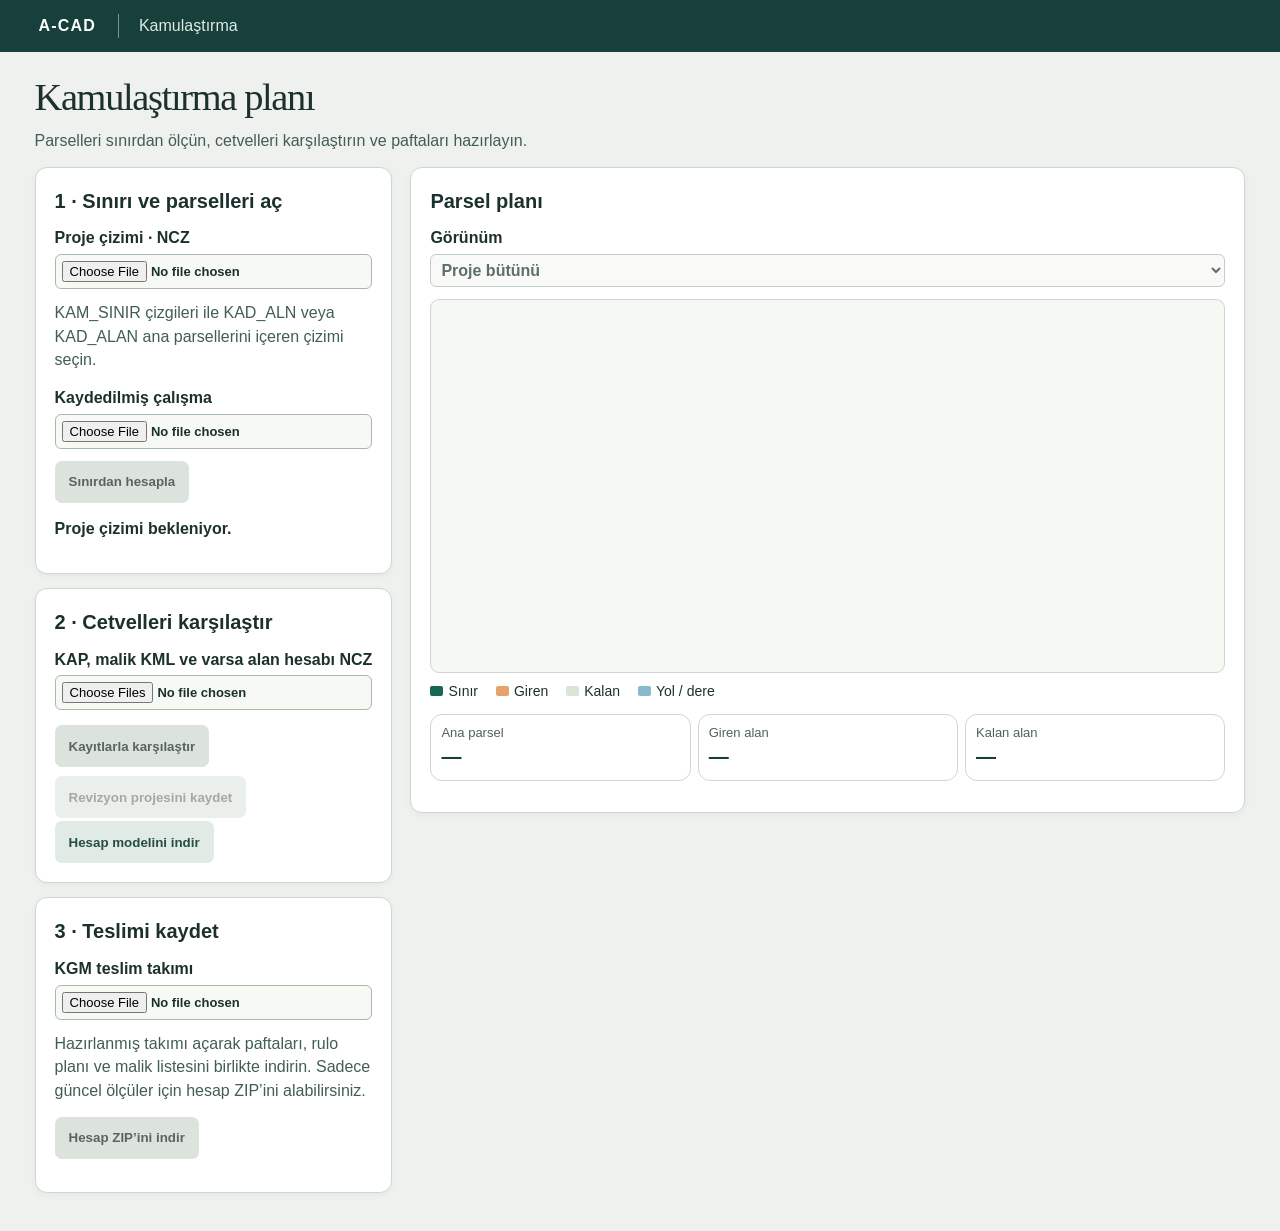
==== commit 29268dab: "Kamulaştırma planında canlı sınır, malik revizyonu ve pafta kontrolü" ====
--- a/kgm-sinir-projesi.html
+++ b/kgm-sinir-projesi.html
@@ -2,9 +2,12 @@
 <style>
 *{box-sizing:border-box}html{background:#eef1ed;color:#1c312d;font:16px/1.48 Inter,"Segoe UI",Arial,sans-serif}body{margin:0}header{display:flex;gap:22px;align-items:center;background:#193d36;color:white;padding:14px max(5vw,16px)}header b{letter-spacing:.075em}header span{border-left:1px solid #75998e;padding-left:20px;color:#deebe4}main{max-width:1160px;margin:30px auto;padding:0 20px}h1{font-family:Georgia,serif;font-weight:500;font-size:clamp(31px,4.3vw,48px);line-height:1.1;margin:8px 0 11px}h2{font-size:20px;margin:0 0 10px}p{margin:4px 0 14px;color:#415d56}.grid{display:grid;grid-template-columns:minmax(250px,.85fr) minmax(0,1.6fr);gap:18px;align-items:start}article,.metric{background:#fff;border:1px solid #ccd8cf;border-radius:12px}article{padding:19px;margin-bottom:14px}label{font-weight:650;display:block;margin:5px 0 12px}input,select{display:block;max-width:100%;margin-top:4px;font:inherit;width:100%;border:1px solid #a7b9af;border-radius:6px;background:#f7f9f5;padding:6px;color:#1c312d}input[type=file]{font-size:13px}button{padding:10px 14px;min-height:42px;background:#176453;color:white;border:0;border-radius:7px;font:650 15px/1.25 inherit;cursor:pointer}button:disabled{background:#dce3dd;color:#58665d;cursor:default}button:focus-visible,input:focus-visible,select:focus-visible{outline:3px solid #c38220}#status{min-height:1.4em;margin:14px 0;font-weight:600}#map{display:block;width:100%;height:clamp(220px,31vh,340px);background:#f7f8f3;border:1px solid #dce3da;border-radius:7px}.legend{display:flex;flex-wrap:wrap;gap:8px 18px;margin:8px 0;font-size:14px}.key{display:inline-block;width:13px;height:10px;border-radius:2px;margin-right:5px}.metrics{display:grid;grid-template-columns:repeat(3,1fr);gap:7px;margin:12px 0}.metric{padding:8px 10px;color:#51615a;font-size:13px}.metric b{display:block;color:#183f34;font-size:clamp(15px,2vw,20px)}#details{white-space:pre-line}.scroll{overflow:auto;max-height:360px}table{border-collapse:collapse;width:100%;font-size:14px}td,th{text-align:right;padding:6px 8px;white-space:nowrap;border-bottom:1px solid #dce4dd}td:first-child,th:first-child{text-align:left}th{background:#ecf3ef}#log{font-size:14px;margin:6px 0}details summary{cursor:pointer;font-weight:600}#refs button{margin-top:3px}button,select{font-family:inherit;font-weight:650}#out{margin-top:8px}
 @media(max-width:720px){main{padding:0 10px;margin:18px auto}.grid{display:block}article{padding:14px}.metrics{grid-template-columns:repeat(3,minmax(0,1fr))}.metric{padding:6px}.metric b{font-size:15px}.legend{font-size:13px}header{padding:10px 14px}h1{font-size:34px}}
-</style><header><b>A-CAD</b><span>Kamulaştırma</span></header><main><h1>Sınırdan kamulaştırma</h1><p>Ana parselleri kamulaştırma sınırıyla kesip giren ve kalan alanları ölçün. Sonucu parsel ve malik cetvelleriyle karşılaştırın.</p>
-<div class="grid"><section><article><h2>1 · Sınırı ve parselleri aç</h2><label>Proje çizimi · NCZ<input type="file" id="cad" accept=".ncz"></label><p>KAM_SINIR çizgileri ile KAD_ALN veya KAD_ALAN ana parsellerini içeren çizimi seçin.</p><button id="run" disabled>Sınırdan hesapla</button><div role="status" aria-live="polite" id="status">Proje çizimi bekleniyor.</div></article><article id="refs"><h2>2 · Cetvelleri karşılaştır</h2><label>KAP, malik KML ve varsa alan hesabı NCZ<input id="ref" type="file" multiple accept=".kap,.kml,.ncz"></label><button id="check" disabled>Kayıtlarla karşılaştır</button><div id="log" role="status"></div><button id="out" disabled>Hesap modelini indir</button></article><article id="delivery"><h2>3 · Teslimi kaydet</h2><label>KGM teslim takımı<input type="file" id="proof" accept=".kgmteslim"></label><p>Hazırlanmış takımı açarak paftaları, rulo planı ve malik listesini birlikte indirin. Sadece güncel ölçüler için hesap ZIP’ini alabilirsiniz.</p><button id="zip" disabled>Hesap ZIP’ini indir</button><p id="zipstatus" aria-live="polite"></p></article></section>
-<section><article><h2>Parsel planı</h2><label>Görünüm<select id="which" disabled><option>Proje bütünü</option></select></label><svg id="map" viewBox="0 0 660 310" role="img" aria-label="Kamulaştırma sınırı ve kesilen parseller"></svg><div class="legend"><span><i class="key" style="background:#166854"></i>Sınır</span><span><i class="key" style="background:#e8a36c"></i>Giren</span><span><i class="key" style="background:#dce4d8"></i>Kalan</span><span><i class="key" style="background:#87baca"></i>Yol / dere</span></div><div class="metrics"><div class="metric">Ana parsel<b id="v1">—</b></div><div class="metric">Giren alan<b id="v2">—</b></div><div class="metric">Kalan alan<b id="v3">—</b></div></div><div id="details"></div></article><article id="checks" hidden><h2>Alan kontrolü</h2><p id="audit"></p><div class="scroll"><table><thead><tr><th>Parça</th><th>Ölçülen m²</th><th>KAP m²</th><th>Dengeli m²</th></tr></thead><tbody id="table"></tbody></table></div></article></section></div></main>
+header{padding:14px max(3vw,16px);background:#173f3b}main{max-width:1610px;padding:0 clamp(12px,2.7vw,46px);margin:24px auto}h1{font-size:clamp(30px,3vw,44px);letter-spacing:-.035em}.grid{grid-template-columns:minmax(260px,.60fr) minmax(0,1.4fr)}article{box-shadow:0 2px 7px #1b38330b}#map{background:#f6f8f3;width:100%;height:auto;max-height:55vh;border:1px solid #ccd7cf;border-radius:9px}#editor{border-top:1px solid #cfdbd2;margin-top:12px;padding-top:10px}details{border-top:1px solid #dbe4de;margin:8px 0;padding:8px 0}summary{cursor:pointer;font-weight:650}.toolrow,#xyArea:not([hidden]){display:flex;align-items:end;flex-wrap:wrap;gap:8px}.toolrow label,#xyArea label{margin:0;flex:1 1 115px}.ownerRow{display:grid;grid-template-columns:minmax(70px,2fr) minmax(55px,1fr) minmax(38px,.5fr) minmax(38px,.5fr) auto;align-items:center;gap:4px;margin:7px 0}.ownerRow input{min-width:0}button{font-family:inherit}button:focus-visible,select:focus-visible,input:focus-visible{outline:2px solid #9b6721;outline-offset:2px}#redo,#undo,.ownerRow button,#out{background:#e0ebe5;color:#274e43}#editing,#modeHint{font-size:14px;color:#355a4a;margin:6px 0}[data-edit=sinir],[data-edit=yazi]{cursor:grab}#revSave:disabled{opacity:.55} #editor[hidden],#xyArea[hidden],#ownerArea[hidden]{display:none}@media(max-width:760px){.grid{display:flex;flex-direction:column}.grid>section{width:100%}main{margin:15px auto}#map{min-height:180px}} dialog{width:min(93vw,1100px);box-sizing:border-box;border:1px solid #adbdb6;border-radius:12px;padding:16px;color:#1c3931}dialog::backdrop{background:#152c2988}#sheetSvg{width:100%;max-height:68vh;background:#fff}#sheetNote{font-size:.86rem}@media(max-width:760px){body.loaded .grid>section:has(.work){order:-1}} </style><header><b>A-CAD</b><span>Kamulaştırma</span></header><main><h1>Kamulaştırma planı</h1><p>Parselleri sınırdan ölçün, cetvelleri karşılaştırın ve paftaları hazırlayın.</p>
+<div class="grid"><section><article><h2>1 · Sınırı ve parselleri aç</h2><label>Proje çizimi · NCZ<input type="file" id="cad" accept=".ncz"></label><p>KAM_SINIR çizgileri ile KAD_ALN veya KAD_ALAN ana parsellerini içeren çizimi seçin.</p><label>Kaydedilmiş çalışma<input type="file" id="revLoad" accept=".kamrev"></label><button id="run" disabled>Sınırdan hesapla</button><div role="status" aria-live="polite" id="status">Proje çizimi bekleniyor.</div></article><article id="refs"><h2>2 · Cetvelleri karşılaştır</h2><label>KAP, malik KML ve varsa alan hesabı NCZ<input id="ref" type="file" multiple accept=".kap,.kml,.ncz"></label><button id="check" disabled>Kayıtlarla karşılaştır</button><div id="log" role="status"></div><button id="revSave" disabled>Revizyon projesini kaydet</button> <button id="out" disabled>Hesap modelini indir</button></article><article id="delivery"><h2>3 · Teslimi kaydet</h2><label>KGM teslim takımı<input type="file" id="proof" accept=".kgmteslim"></label><p>Hazırlanmış takımı açarak paftaları, rulo planı ve malik listesini birlikte indirin. Sadece güncel ölçüler için hesap ZIP’ini alabilirsiniz.</p><button id="zip" disabled>Hesap ZIP’ini indir</button><p id="zipstatus" aria-live="polite"></p></article></section>
+<section><article class="work"><h2>Parsel planı</h2><label>Görünüm<select id="which" disabled><option>Proje bütünü</option></select></label><svg id="map" viewBox="0 0 660 310" role="img" aria-label="Kamulaştırma sınırı ve kesilen parseller"></svg><div class="legend"><span><i class="key" style="background:#166854"></i>Sınır</span><span><i class="key" style="background:#e8a36c"></i>Giren</span><span><i class="key" style="background:#dce4d8"></i>Kalan</span><span><i class="key" style="background:#87baca"></i>Yol / dere</span></div><div class="metrics"><div class="metric">Ana parsel<b id="v1">—</b></div><div class="metric">Giren alan<b id="v2">—</b></div><div class="metric">Kalan alan<b id="v3">—</b></div></div><div id="editor" hidden><div class="toolrow"><label>Plan aracı<select id="mode"><option value="bak">İncele</option><option value="sinir">Sınır köşesini taşı</option><option value="yazi">Parsel yazısını taşı</option></select></label><button id="undo" disabled>Geri al</button><button id="redo" disabled>Yinele</button></div><p id="modeHint"></p><div id="xyArea" hidden><label>Y · Doğu (m)<input id="east" type="number" step="any"></label><label>X · Kuzey (m)<input id="nord" type="number" step="any"></label><button id="xyApply">Köşeyi uygula</button></div>
+<details id="ownerArea" hidden><summary>Malik ve hisseler</summary><div id="owners"></div><button id="ownerAdd">Malik ekle</button> <button id="ownerApply">Malikleri uygula</button></details>
+<details><summary>Pafta · kuzey oku konumu</summary><div class="toolrow"><label>Yatay (mm)<input type="number" id="northX" min="-4" max="4" step=".5" value="0"></label><label>Aşağı (mm)<input type="number" id="northY" min="-3" max="3" step=".5" value="0"></label><button id="northApply">Konumu uygula</button></div></details>
+<button type="button" id="viewSheet">Paftayı önizle</button><dialog id="sheetDialog" aria-label="Pafta önizlemesi"><div class="toolrow"><label>Belge<select id="sheetKind"><option value="Olcu_Krokisi">Ölçü krokisi</option><option value="Rulo_Plan">Rulo plan</option><option value="Beyanname">Beyanname</option><option value="Alan_Ozeti">Alan özeti</option></select></label><label>Sayfa<select id="sheetNum"></select></label><button id="sheetClose">Kapat</button></div><p id="sheetNote"></p><svg id="sheetSvg" role="img" aria-label="Güncel revizyon paftası"></svg></dialog><div id="editing" role="status"></div></div><div id="details"></div></article><article id="checks" hidden><h2>Alan kontrolü</h2><p id="audit"></p><div class="scroll"><table><thead><tr><th>Parça</th><th>Ölçülen m²</th><th>KAP m²</th><th>Dengeli m²</th></tr></thead><tbody id="table"></tbody></table></div></article></section></div></main>
 <script>/* polygon-clipping 0.15.7
 The MIT License (MIT)
 
@@ -2163,7 +2166,120 @@
  }
  return {run,compare,balance,area};
 })();
-</script><script>const KgmTeslim=(()=>{
+</script><script>/* All print formats consume these millimetre coordinates, including the reserved compass cell. */
+const KamPaper=(()=>{
+ const fmt=x=>x.toLocaleString('tr-TR',{minimumFractionDigits:2,maximumFractionDigits:2});
+ const ink={CETVEL:'#222222',YAZI:'#161616',KAD_ALN:'#333333',KAM_SINIR:'#c52334',KAM_GIREN:'#af4c39',KUZEY:'#191919',EKSEN:'#275b72'};
+ const layers=Object.keys(ink);
+ const newSheet=(w,h)=>({w,h,lines:[],texts:[]});
+ const line=(s,l,p)=>s.lines.push({l,p});
+ function box(s,x,y,w,h){line(s,'CETVEL',[[x,y],[x+w,y],[x+w,y+h],[x,y+h],[x,y]]);}
+ let meter;
+ function width(str,mm){if(!meter){meter=new jspdf.jsPDF();meter.addFileToVFS('Kgm.ttf',KgmFont);meter.addFont('Kgm.ttf','Kgm','normal');meter.setFont('Kgm');}meter.setFontSize(mm*72/25.4);return meter.getTextWidth(String(str))*1.04;}
+ function text(s,l,x,y,str,mm=3,max=Infinity){
+   str=String(str??'');const measured=width(str,mm);if(measured>max)mm*=max/measured;
+   s.texts.push({l,x,y,str,mm});
+ }
+ function wrap(str,max,mm){const out=[];let row='';for(const c of String(str||'—')){if(row&&width(row+c,mm)>max){out.push(row);row='';}row+=c;}out.push(row);return out;}
+ function table(title,heads,rows,col,widths){
+   const pages=[];let pg,y;
+   function next(){pg=newSheet(297,210);pages.push(pg);box(pg,7,7,283,196);text(pg,'YAZI',12,17,title,5,272);y=24;row(heads,9,true);}
+   function row(v,h,header){let x=10;for(let i=0;i<widths.length;i++){box(pg,x,y,widths[i],h);let a=Array.isArray(v[i])?v[i]:[v[i]];a.forEach((t,j)=>text(pg,'YAZI',x+2,y+5+4*j,t,header?3.1:3,widths[i]-4));x+=widths[i];}y+=h;}
+   next();for(const values of rows){const cells=values.map((v,i)=>wrap(v,widths[i]-5,3));const count=Math.max(...cells.map(x=>x.length));for(let from=0;from<count;){if(y+7>200)next();const take=Math.min(count-from,Math.max(1,Math.floor((199-y-3)/4)));const h=Math.max(7,3+take*4);row(cells.map(c=>c.slice(from,from+take)),h,false);from+=take;}}return pages;
+ }
+ function diagram(model,rows,roll=false,index=null){
+   const s=newSheet(roll?Math.max(420,Math.min(3600,rows.length*33)):297,roll?297:210);
+   const W=s.w,H=s.h,L=10,T=25,R=W-37,B=H-23;
+   box(s,6,6,W-12,H-12);text(s,'YAZI',11,17,roll?'Kamulaştırma rulo planı':rows[0].id.split('/')[0]+' ADA ÖLÇÜ KROKİSİ',5,W-48);
+   // Compass, arrow tip, and its caption occupy one isolated cell.
+   const north=model.layout?.north || [0,0],nx=W-21+Math.max(-4,Math.min(4,north[0])),ny=30+Math.max(-3,Math.min(3,north[1]));
+   box(s,W-32,21,24,37);text(s,'KUZEY',nx-1.3,ny,'K',3.4,5);
+   line(s,'KUZEY',[[nx,ny+4],[nx,ny+20]]);line(s,'KUZEY',[[nx-2.7,ny+12],[nx,ny+4],[nx+2.7,ny+12]]);
+   const ext=[Infinity,Infinity,-Infinity,-Infinity];
+   for(const r of rows)for(const p of r.shape.flat(2)){ext[0]=Math.min(ext[0],p[0]);ext[1]=Math.min(ext[1],p[1]);ext[2]=Math.max(ext[2],p[0]);ext[3]=Math.max(ext[3],p[1]);}
+   const scale=Math.min((R-L-10)/(ext[2]-ext[0]||1),(B-T-8)/(ext[3]-ext[1]||1)),px=p=>[(R+L)/2+(p[0]-(ext[2]+ext[0])/2)*scale,(T+B)/2-(p[1]-(ext[1]+ext[3])/2)*scale];
+   const edges=[];const paths=(mp,l)=>{for(const poly of mp)for(const ring of poly){const pts=ring.map(px);line(s,l,pts);for(let i=1;i<pts.length;i++)edges.push([pts[i-1],pts[i]]);}};
+   for(const r of rows){paths(r.shape,'KAD_ALN');paths(r.inside,'KAM_GIREN');}
+   // Clip the project boundary to the print window, without adding false closing segments.
+   function clip(a,b){let t0=0,t1=1;const dx=b[0]-a[0],dy=b[1]-a[1];for(const [p,q] of [[-dx,a[0]-L],[dx,R-a[0]],[-dy,a[1]-T],[dy,B-a[1]]]){if(!p){if(q<0)return;continue;}const k=q/p;if(p<0)t0=Math.max(t0,k);else t1=Math.min(t1,k);if(t1<t0)return;}return [[a[0]+t0*dx,a[1]+t0*dy],[a[0]+t1*dx,a[1]+t1*dy]];}
+   for(const ring of model.border.shape.flat())for(let i=1;i<ring.length;i++){const e=clip(px(ring[i-1]),px(ring[i]));if(e){line(s,'KAM_SINIR',e);edges.push(e);}}
+   const occupied=[];const hits=(rect,edge)=>{const [x,y,x1,y1]=rect,[a,b]=edge;let lo=0,hi=1;for(let j=0;j<2;j++){const d=b[j]-a[j],min=j?y:x,max=j?y1:x1;if(d===0){if(a[j]<min||a[j]>max)return false;}else{const q=(min-a[j])/d,r=(max-a[j])/d;lo=Math.max(lo,Math.min(q,r));hi=Math.min(hi,Math.max(q,r));if(lo>hi)return false;}}return true;};
+   function place(str,p,h,radMax,inside){
+    const tw=width(str,h)+1.4;
+    for(let rad=0;rad<=radMax;rad+=2)for(const [dx,dy] of [[0,1],[1,0],[-1,0],[0,-1],[1,1],[-1,1],[1,-1],[-1,-1]]){
+     const x=p[0]+dx*rad,y=p[1]+dy*rad,rect=[x-.45,y-h*1.04,x+tw,y+.55];if(rect[0]<L||rect[2]>R||rect[1]<T||rect[3]>B||occupied.some(v=>rect[0]<v[2]&&rect[2]>v[0]&&rect[1]<v[3]&&rect[3]>v[1])||edges.some(e=>hits(rect,e)))continue;
+     if(inside&&!inside(x+tw/2,y-h/2))continue;text(s,'YAZI',x,y,str,h);occupied.push(rect);return true;
+    }return false;
+   }
+   for(const r of rows){
+    const anchor=r.main?.point||r.shape[0][0][0],o=model.layout?.labels?.[r.id]||[0,0],p=px([anchor[0]+o[0],anchor[1]+o[1]]);
+    if(!place(r.id,p,3.1,40))(s.unplaced??=[]).push(r.id);
+   }
+   if(!roll){
+    const r=rows[0],points=new Map(),source=new Map((model.points||[]).map(p=>[[p.e,p.n].map(n=>n.toFixed(3)).join(','),p.name]));
+    for(const poly of [...r.shape,...r.inside,...r.outside])for(const ring of poly)for(const q of ring.slice(0,-1)){const k=q.map(n=>n.toFixed(3)).join(',');if(!points.has(k))points.set(k,{q,id:source.get(k)||''});}
+    for(const point of points.values()){if(!point.id)point.id=index.get(point.q.map(n=>n.toFixed(3)).join(','));
+     const at=px(point.q);if(!place(point.id,at,2.05,8))(s.unplaced??=[]).push(point.id);
+    }s.coordinates=[...points.values()].map(v=>[v.id,v.q[0].toFixed(4),v.q[1].toFixed(4),source.has(v.q.map(n=>n.toFixed(3)).join(','))?'Çizim':'Hesap köşesi']);s.id=r.id;
+   }
+   line(s,'CETVEL',[[6,B+3],[W-6,B+3]]);text(s,'YAZI',11,H-12,roll?'Parsel dağılımı ve malik bilgileri ek cetveldedir.':rows[0].id+'   Giren '+fmt(rows[0].enter)+' m²     Kalan '+fmt(rows[0].remain)+' m²',3,W-23);
+   return s;
+ }
+ function detailSheets(model,rows,sketches){
+  const extra=[];
+  for(const [i,sketch] of sketches.entries()){
+   const row=rows[i],points=sketch.coordinates||[],covered=new Set();
+   const crowded=points.filter(p=>(sketch.unplaced||[]).includes(p[0]));
+   if(!crowded.length)continue;
+   const pageStart=sketches.length+extra.length+1;
+   for(let j=0;j<crowded.length;j+=6){
+    const s=newSheet(297,210);s.title=row.id+' · Ayrıntı '+(Math.floor(j/6)+1);extra.push(s);
+    box(s,6,6,285,198);text(s,'YAZI',11,17,row.id+' · Ölçü krokisi ayrıntıları',4.6);
+    for(const [k,c] of crowded.slice(j,j+6).entries()){
+     const x=11+(k%3)*93,y=23+Math.floor(k/3)*88,w=88,h=82,px=Number(c[1]),py=Number(c[2]);
+     const near=points.reduce((m,p)=>{const d=Math.hypot(p[1]-px,p[2]-py);return d>.0001?Math.min(m,d):m;},Infinity);
+     const base=Math.max(.1,Math.min(15,Number.isFinite(near)?near*1.9:5)),scale=24/base;
+     const cx=x+w/2,cy=y+39,limits=[x+2,y+11,x+w-2,y+65];box(s,x,y,w,h);
+     text(s,'YAZI',x+3,y+7,'Nokta '+c[0],3.5,w-6);
+     const draw=(mp,l)=>{for(const r of mp.flat())for(let t=1;t<r.length;t++){const a=[cx+(r[t-1][0]-px)*scale,cy-(r[t-1][1]-py)*scale],b=[cx+(r[t][0]-px)*scale,cy-(r[t][1]-py)*scale];
+      const edge=clipRectangle(a,b,limits);if(edge)line(s,l,edge);}};
+     draw(row.shape,'KAD_ALN');draw(model.border.shape,'KAM_SINIR');
+     const dot=Array.from({length:17},(_,t)=>[cx+1.4*Math.cos(t*Math.PI/8),cy+1.4*Math.sin(t*Math.PI/8)]);line(s,'YAZI',dot);
+     text(s,'YAZI',x+3,y+72,'Y  '+c[1],2.9);text(s,'YAZI',x+3,y+78,'X  '+c[2],2.9);covered.add(c[0]);
+    }
+   }
+   text(sketch,'YAZI',11,sketch.h-7.3,'Sık köşeler: ayrıntı sayfa '+pageStart+(crowded.length>6?'–'+(pageStart+Math.ceil(crowded.length/6)-1):''),2.2);
+   sketch.unplaced=(sketch.unplaced||[]).filter(k=>!covered.has(k));
+  }return extra;
+ }
+ function clipRectangle(a,b,rec){
+  let lo=0,hi=1;for(let j=0;j<2;j++){const d=b[j]-a[j];if(d===0){if(a[j]<rec[j]||a[j]>rec[j+2])return null;continue;}
+   const u=(rec[j]-a[j])/d,v=(rec[j+2]-a[j])/d;lo=Math.max(lo,Math.min(u,v));hi=Math.min(hi,Math.max(u,v));if(lo>hi)return null;}
+  return [lo,hi].map(t=>[a[0]+t*(b[0]-a[0]),a[1]+t*(b[1]-a[1])]);
+ }
+ function pages(m){
+  const owners=m.rows.flatMap(r=>(r.owners?.length?r.owners:[{}]).map(o=>[r.town||'—',r.id,o.name||'Malik bilgisi eksik',o.father||'—',o.num?o.num+'/'+o.den:'—',fmt(r.enter)]));
+  const summary=m.rows.map(r=>[r.town||'—',r.id,fmt(r.full),fmt(r.enter),fmt(r.remain),(r.issues||[]).join(' / ')||'—']);
+  const index=new Map(),used=new Set((m.points||[]).map(p=>p.name));let seq=0;for(const row of m.rows)for(const mp of [row.shape,row.inside,row.outside])for(const p of mp.flat(2)){const k=p.map(n=>n.toFixed(3)).join(',');if(!index.has(k)){let v;do{v='H'+(++seq);}while(used.has(v));index.set(k,v);}}
+  const sketch=m.rows.map(r=>diagram(m,[r],false,index)),coords=sketch.flatMap(s=>s.coordinates.map(c=>[s.id,...c])),roll=diagram(m,m.rows,true);
+  return {Olcu_Krokisi:[...sketch,...detailSheets(m,m.rows,sketch),...table('Ölçü krokileri · köşe koordinatları',['Ada/parsel','Nokta','Y · Doğu (m)','X · Kuzey (m)','Dayanak'],coords,0,[40,40,65,65,67])],Beyanname:table('Beyanname · malik ve parsel alanları',['Mahalle','Ada/parsel','Malik / unvan','Baba adı','Hisse','Parsel giren m²'],owners,0,[33,26,96,52,27,43]),Alan_Ozeti:table('Kamulaştırma alan özeti',['Mahalle','Ada/parsel','Ana alan m²','Giren m²','Kalan m²','Kontrol'],summary,0,[34,24,38,38,38,105]),Rulo_Plan:[roll,...table('Rulo plan eki · malik ve parsel cetveli',['Mahalle','Ada/parsel','Malik / unvan','Baba adı','Hisse','Parsel giren m²'],owners,0,[33,26,96,52,27,43])]};
+ }
+ async function files(m){const entries=[];for(const [name,pageset] of Object.entries(pages(m))){
+   const first=pageset[0],pdf=new jspdf.jsPDF({orientation:'landscape',format:[first.w,first.h],unit:'mm',compress:true});pdf.addFileToVFS('Kgm.ttf',KgmFont);pdf.addFont('Kgm.ttf','Kgm','normal');pdf.setFont('Kgm');
+   const d=window.O.dxf(),items=[],notes=[];layers.forEach((l,i)=>d.lay(l,l==='KAM_SINIR'?1:7));let offset=0;
+   for(const [i,s] of pageset.entries()){if(i)pdf.addPage([s.w,s.h],'landscape');const world=p=>[p[0]+offset,s.h-p[1]];
+    for(const a of s.lines){pdf.setDrawColor(ink[a.l]);pdf.setLineWidth(a.l==='KAM_SINIR'?.32:.16);const pts=a.p;pdf.moveTo(...pts[0]);for(let j=1;j<pts.length;j++)pdf.lineTo(...pts[j]);pdf.stroke();const v=pts.map(world);d.poly(a.l,v,false);items.push(['pline',a.l,v,false,null,false,'']);}
+    for(const a of s.texts){pdf.setTextColor(ink[a.l]);pdf.setFontSize(a.mm*72/25.4);pdf.text(a.str,a.x,a.y);const p=world([a.x,a.y]);d.text(a.l,...p,a.mm*.72,a.str,0);items.push(['text',a.l,p,a.str,a.mm*.72,0]);}
+    for(const id of s.unplaced||[])notes.push((i+1)+'. pafta · '+id+' yazısı için boş yer bulunamadı. Yazı konumunu değiştirin.');
+    offset+=s.w+15;
+   }
+   const prefix='02_Revizyon_Paftalari/'+name;entries.push({name:prefix+'.pdf',data:new Uint8Array(pdf.output('arraybuffer'))},{name:prefix+'.dxf',data:d.build()},{name:prefix+'.ncz',data:await NCZW.build({layers:layers.map(l=>({n:l,c:l==='KAM_SINIR'?4:16})),items})});
+   if(notes.length)entries.push({name:prefix+'_yerlesim_kontrolu.txt',data:notes.join('\n')});
+  }return entries;}
+ return {files,diagram,pages,ink};
+})();
+
+const KgmTeslim=(()=>{
  const num=n=>n.toLocaleString('tr-TR',{minimumFractionDigits:2,maximumFractionDigits:2}),esc=s=>String(s??'').replace(/[&<>"]/g,c=>({'&':'&amp;','<':'&lt;','>':'&gt;','"':'&quot;'}[c]));
  const enc=new TextEncoder(),bytes=s=>Uint8Array.from(atob(s),v=>v.charCodeAt(0));
  async function sha(b){const d=await crypto.subtle.digest('SHA-256',b);return [...new Uint8Array(d)].map(c=>c.toString(16).padStart(2,'0')).join('');}
@@ -2176,10 +2292,10 @@
   for(const p of r.border.shape)for(const q of p)ring('KAM_SINIR',q,'SINIR');
   for(const a of r.rows){for(const p of a.shape)for(const q of p)ring('KAD_ALN',q,a.id.replace('/','_'));
    for(const [inside,pieces] of [[true,a.inside],[false,a.outside]])for(const p of pieces){
-    const t=a.pieces?.find(t=>t.isIn===inside&&Math.abs(KgmOlcu.area([p])-t.size)<1e-7);if(!t&&KgmOlcu.area([p])<.00001)continue;
+    const t=a.pieces?.find(t=>t.isIn===inside&&t.shape===p);if(!t&&KgmOlcu.area([p])<.00001)continue;
     for(const q of p)ring(inside?'KAM_GIREN':'KAM_KALAN',q,a.id.replace('/','_')+(t?'/'+t.name:''));
    }
-   const pos=a.main?.point;if(pos){items.push(['text','PARSEL_NO',pos,a.id,2.4,0]);d.text('PARSEL_NO',pos[0],pos[1],2.4,a.id,0);}
+   const base=a.main?.point||a.shape[0][0][0],offset=r.layout?.labels?.[a.id]||[0,0],pos=[base[0]+offset[0],base[1]+offset[1]];if(pos){items.push(['text','PARSEL_NO',pos,a.id,2.4,0]);d.text('PARSEL_NO',pos[0],pos[1],2.4,a.id,0);}
   }
   for(const p of r.publics)for(const z of p.inside)for(const q of z)ring(p.layer,q,p.name);for(const poly of r.gap)for(const q of poly)ring('ACIK_ALAN',q,'KONTROL');
   for(const q of r.axes||[]){items.push(['pline','PL_EKSEN',q,false,null,false,'EKSEN']);d.poly('PL_EKSEN',q,false);}
@@ -2197,34 +2313,34 @@
   for(const [k,[title,data]] of books.entries()){const body=data.map((rw,i)=>'<row r="'+(i+1)+'">'+rw.map((v,j)=>{const att=' r="'+String.fromCharCode(65+j)+(i+1)+'"';return typeof v==='number'?'<c'+att+' s="3"><v>'+v+'</v></c>':'<c'+att+' s="'+(i?1:2)+'" t="inlineStr"><is><t>'+esc(v)+'</t></is></c>';}).join('')+'</row>').join('');files.push(add('xl/worksheets/sheet'+(k+1)+'.xml','<worksheet xmlns="'+m+'"><sheetViews><sheetView workbookViewId="0"><pane ySplit="1" topLeftCell="A2" state="frozen"/></sheetView></sheetViews><cols>'+[18,17,37,23,18,46].map((w,i)=>'<col min="'+(i+1)+'" max="'+(i+1)+'" width="'+w+'" customWidth="1"/>').join('')+'</cols><sheetData>'+body+'</sheetData><autoFilter ref="A1:F'+data.length+'"/><pageSetup paperSize="9" orientation="landscape" fitToWidth="1" fitToHeight="0"/></worksheet>'));}
   const over=(name,typ)=>'<Override PartName="/xl/'+name+'" ContentType="application/vnd.openxmlformats-officedocument.spreadsheetml.'+typ+'+xml"/>';files.push(add('[Content_Types].xml','<Types xmlns="http://schemas.openxmlformats.org/package/2006/content-types"><Default Extension="rels" ContentType="application/vnd.openxmlformats-package.relationships+xml"/><Default Extension="xml" ContentType="application/xml"/>'+over('workbook.xml','sheet.main')+over('styles.xml','styles')+books.map((_,i)=>over('worksheets/sheet'+(i+1)+'.xml','worksheet')).join('')+'</Types>'));return new Uint8Array(await window.O.zip(files,{nczYok:true}).arrayBuffer());
  }
- async function outputs(current,proof,inputs){if(!current)throw Error('Önce sınırdan hesabı çalıştırın.');const entries=[];
+ async function outputs(current,proof,inputs,revision){if(!current)throw Error('Önce sınırdan hesabı çalıştırın.');const entries=[];
   if(proof){const expected=proof.inputs.map(v=>v.sha).sort(),selected=await Promise.all(inputs.map(async f=>sha(await f.arrayBuffer())));if(JSON.stringify(expected)!==JSON.stringify(selected.sort()))throw Error('Yüklenen çizim ve cetveller teslim takımındaki sürümle eşleşmiyor. Güncel pafta takımı gerekli.');
    for(const f of proof.files){const data=bytes(f.data);if(await sha(data)!==f.sha)throw Error('Dosya bütünlüğü doğrulanamadı · '+f.name);entries.push({name:f.name,data});}
   }else{const d=drawings(current);const ncz=await window.NCZW.build(d.model);const back=window.K.parseNCZ(ncz);if(back.polys.filter(p=>p.lay==='KAD_ALN').length!==current.rows.reduce((s,r)=>s+r.shape.reduce((n,p)=>n+p.length,0),0))throw Error('Ana parsel sayısı NCZ geri okumasında değişti.');
-   entries.push({name:'01_Proje/Sinir_ve_Parseller.NCZ',data:ncz},{name:'01_Proje/Sinir_ve_Parseller.dxf',data:d.dxf},{name:'01_Proje/Sinir_ve_Parseller.pdf',data:pdf(current)},{name:'06_Cetveller/Parsel_ve_Malik_Cetveli.xlsx',data:await sheets(current)});}
+   if(revision)entries.push({name:'01_Proje/Kamulastrma.kamrev',data:JSON.stringify(revision)});entries.push(...await KamPaper.files(current));entries.push({name:'01_Proje/Sinir_ve_Parseller.NCZ',data:ncz},{name:'01_Proje/Sinir_ve_Parseller.dxf',data:d.dxf},{name:'01_Proje/Sinir_ve_Parseller.pdf',data:pdf(current)},{name:'06_Cetveller/Parsel_ve_Malik_Cetveli.xlsx',data:await sheets(current)});}
   entries.push({name:'ACAD_Hesap_Modeli.json',data:JSON.stringify(current)});return {zip:window.O.zip(entries,{nczYok:true}),count:entries.length};}
  return {packfile,outputs,bytes,sha};
 })();
 </script><script>(()=>{
 const $=id=>document.getElementById(id),n=x=>x.toLocaleString('tr-TR',{minimumFractionDigits:2,maximumFractionDigits:2}),ns='http://www.w3.org/2000/svg';let measured=null,current=null,proof=null,seq=0,loadEpoch=0;
-function clear(){++seq;current=measured=null;$('zip').disabled=true;$('run').disabled=!$('cad').files.length;$('check').disabled=$('out').disabled=$('which').disabled=true;$('checks').hidden=true;$('which').replaceChildren(new Option('Proje bütünü',''));$('map').replaceChildren();for(const k of ['details','log'])$(k).textContent='';for(const k of ['v1','v2','v3'])$(k).textContent='—';$('status').textContent=$('cad').files.length?'Hesaba hazır.':'Proje çizimi bekleniyor.';}
-$('cad').onchange=clear;$('ref').onchange=()=>{++seq;current=measured;$('run').disabled=!$('cad').files.length;$('check').disabled=!measured||!$('ref').files.length;$('log').textContent='';if(current)show();};
-function show(){$('zip').disabled=false;const r=current.rows.find(p=>p.id===$('which').value),rows=r?[r]:current.rows,svg=$('map');svg.replaceChildren();
+function clear(){document.body.classList.remove('loaded');stopEdit();busy=false;pointSelection=null;proof=null;$('zipstatus').textContent='';++seq;current=measured=null;$('zip').disabled=true;$('run').disabled=!$('cad').files.length;$('check').disabled=$('out').disabled=$('which').disabled=true;$('checks').hidden=true;$('which').replaceChildren(new Option('Proje bütünü',''));$('map').replaceChildren();for(const k of ['details','log'])$(k).textContent='';for(const k of ['v1','v2','v3'])$(k).textContent='—';$('status').textContent=$('cad').files.length?'Hesaba hazır.':'Proje çizimi bekleniyor.';}
+$('cad').onchange=()=>{++loadEpoch;clear();};$('ref').onchange=()=>{++seq;++generation;busy=false;registers=null;proof=null;current=measured?compose(measured,state):null;$('run').disabled=!$('cad').files.length;$('check').disabled=!measured||!$('ref').files.length;$('log').textContent='';if(current)show();};
+function show(){document.body.classList.add('loaded');$('zip').disabled=false;const r=current.rows.find(p=>p.id===$('which').value),rows=r?[r]:current.rows,svg=$('map');svg.replaceChildren();
  const frame=r?r.shape:current.border.shape,all=frame.flat(2),xx=all.map(p=>p[0]),yy=all.map(p=>p[1]),x=Math.min(...xx),y=Math.min(...yy),w=Math.max(...xx)-x,h=Math.max(...yy)-y,s=Math.min(620/(w||1),278/(h||1));
- const transform=p=>[(330+(p[0]-x-w/2)*s).toFixed(2),(155-(p[1]-y-h/2)*s).toFixed(2)].join(' ');
+ view={x:x+w/2,y:y+h/2,s};$('northX').value=state.north[0];$('northY').value=state.north[1];const transform=p=>[(330+(p[0]-x-w/2)*s).toFixed(2),(155-(p[1]-y-h/2)*s).toFixed(2)].join(' ');
  function draw(mp,color,edge,width){for(const poly of mp){const e=document.createElementNS(ns,'path');e.setAttribute('d',poly.map(v=>'M'+v.map(transform).join('L')+'Z').join(''));e.setAttribute('fill',color);e.setAttribute('fill-rule','evenodd');e.setAttribute('stroke',edge);e.setAttribute('stroke-width',width);svg.append(e);}}
  if(!r)current.publics.forEach(p=>draw(p.inside,'#87baca','#497c8b',.7));rows.forEach(p=>{if(r)draw(p.shape,'#dce4d8','#658279',1.1);draw(p.inside,'#e8a36c','#875531',.75);});draw(current.border.shape,'none','#166854',1.5);
  $('v1').textContent=r?n(r.full)+' m²':rows.length+' parsel';$('v2').textContent=n(rows.reduce((v,p)=>v+p.enter,0))+' m²';$('v3').textContent=n(rows.reduce((v,p)=>v+p.remain,0))+' m²';
  $('details').textContent=r?(r.town?r.town+' · ':'')+r.id+'  /  '+r.inside.length+' giren parça, '+r.outside.length+' kalan parça.' : 'Sınır '+n(current.borderArea)+' m². Yol ve dere hesaba ayrı girer.';
- const checked=!!current.unmatched;$('checks').hidden=!checked;if(!checked)return;
+ refreshEditor();const checked=!!current.unmatched;$('checks').hidden=!checked;if(!checked)return;
  const a=rows.flatMap(p=>(p.pieces||[]).map(t=>[p,t]));$('audit').textContent=(r?(r.issues.length?r.issues.join(' '):'Parça alanları ve hisse toplamı kontrol edildi.'):'Parsel ve kamu alanları bir kez sayıldığında sınır içinde '+n(current.gapArea)+' m² açıklık var.')+(current.unmatched.length?' Çizimde eşleşmeyen KAP parseli: '+current.unmatched.join(', '):'')+(r?.balanceNote?' '+r.balanceNote:'');
- $('table').replaceChildren(...a.map(([p,t])=>{const tr=document.createElement('tr');for(const v of [p.id+' / '+(t.name||'?'),n(t.size),t.ref?n(t.ref.raw):'—',t.paper?n(t.paper[2]):t.ref?n(t.ref.balanced):'—']){const td=document.createElement('td');td.textContent=v;tr.append(td);}return tr;}));
+ $('table').replaceChildren(...a.map(([p,t])=>{const tr=document.createElement('tr');for(const v of [p.id+' / '+(t.name||'?'),n(t.size),t.ref?n(t.ref.raw):'—',t.paper?n(t.paper[2]):(!state.rings&&t.ref)?n(t.ref.balanced):'—']){const td=document.createElement('td');td.textContent=v;tr.append(td);}return tr;}));
 }
-$('which').onchange=show;
-$('run').onclick=async()=>{clear();const ticket=seq,f=$('cad').files[0];$('run').disabled=true;$('status').textContent='Çizim okunuyor…';try{const data=await f.arrayBuffer();if(ticket!==seq)return;const result=KgmOlcu.run(window.K.parseNCZ(data));if(ticket!==seq)return;measured=current=result;$('which').replaceChildren(new Option('Proje bütünü',''),...result.rows.map(r=>new Option(r.id,r.id)));$('status').textContent=result.rows.length+' ana parsel hesaplandı. '+(result.border.count-result.border.zero)+' sınır kenarı bağlandı.'+(result.border.zero?' '+result.border.zero+' sıfır uzunluklu kenar ölçü dışı.':'');$('which').disabled=$('out').disabled=false;$('check').disabled=!$('ref').files.length;show();}catch(e){if(ticket===seq)$('status').textContent=e.message;}finally{if(ticket===seq)$('run').disabled=false;}};
+$('which').onchange=()=>{pointSelection=null;show();};
+$('run').onclick=async()=>{clear();const ticket=seq,f=$('cad').files[0];$('run').disabled=true;$('status').textContent='Çizim okunuyor…';try{const data=await f.arrayBuffer();if(ticket!==seq)return;rawModel=lightModel(window.K.parseNCZ(data));const result=await calcShape(null);if(ticket!==seq)return;measured=current=result;$('which').replaceChildren(new Option('Proje bütünü',''),...result.rows.map(r=>new Option(r.id,r.id)));$('status').textContent=result.rows.length+' ana parsel hesaplandı. '+(result.border.count-result.border.zero)+' sınır kenarı bağlandı.'+(result.border.zero?' '+result.border.zero+' sıfır uzunluklu kenar ölçü dışı.':'');$('which').disabled=$('out').disabled=false;$('check').disabled=!$('ref').files.length;show();}catch(e){if(ticket===seq)$('status').textContent=e.message;}finally{if(ticket===seq)$('run').disabled=false;}};
 $('check').onclick=async()=>{const ticket=++seq;$('check').disabled=true;try{const kaps=[],kmls=[],models=[];for(const f of $('ref').files){const data=await f.arrayBuffer();if(seq!==ticket)return;if(/\.ncz$/i.test(f.name)){models.push(window.K.parseNCZ(data));continue;}let t;try{t=new TextDecoder('utf-8',{fatal:true}).decode(data);}catch{t=new TextDecoder('windows-1254').decode(data);}if(/\.kap$/i.test(f.name))kaps.push(t);else if(/\.kml$/i.test(f.name))kmls.push(t);}
- if(!kaps.length)throw Error('Parsel karşılaştırması için KAP dosyasını seçin.');current=KgmOlcu.balance(KgmOlcu.compare(measured,kaps,kmls),models);const m=current.rows.reduce((s,r)=>s+(r.pieces?.length||0),0);$('log').textContent=m+' parça karşılaştırıldı. '+current.rows.filter(r=>r.issues.length).length+' parselde kontrol notu.';show();}catch(e){current=measured;show();$('log').textContent=e.message;}finally{if(ticket===seq)$('check').disabled=false;}};
-$('out').onclick=()=>{if(!current)return;const url=URL.createObjectURL(new Blob([JSON.stringify(current)],{type:'application/json'}));const a=document.createElement('a');a.href=url;a.download='Kamulaştırma_hesap_modeli.json';a.click();setTimeout(()=>URL.revokeObjectURL(url),15000);};
+ if(!kaps.length)throw Error('Parsel karşılaştırması için KAP dosyasını seçin.');const previous=registers;try{registers={kaps,kmls,models:models.map(m=>({textList:m.textList.filter(t=>['TABLO','DE_M','DE_R'].includes(t.lay))}))};current=compose(measured,state);}catch(err){registers=previous;throw err;}const m=current.rows.reduce((s,r)=>s+(r.pieces?.length||0),0);$('log').textContent=m+' parça karşılaştırıldı. '+current.rows.filter(r=>r.issues.length).length+' parselde kontrol notu.';show();}catch(e){if(ticket===seq){$('log').textContent=e.message;if(current)show();}}finally{if(ticket===seq)$('check').disabled=false;}};
+$('out').onclick=()=>{if(!current||busy||drag)return;const url=URL.createObjectURL(new Blob([JSON.stringify(current)],{type:'application/json'}));const a=document.createElement('a');a.href=url;a.download='Kamulaştırma_hesap_modeli.json';a.click();setTimeout(()=>URL.revokeObjectURL(url),15000);};
 
 const assign=(el,files)=>{const dt=new DataTransfer();for(const f of files)dt.items.add(f);el.files=dt.files;};
 $('proof').onchange=async()=>{const epoch=++loadEpoch;proof=null;$('zip').textContent='Hesap ZIP’ini indir';$('zipstatus').textContent='';const file=$('proof').files[0];if(!file)return;try{
@@ -2234,8 +2350,101 @@
  if(epoch!==loadEpoch)return;assign($('cad'),geo);assign($('ref'),inputs.filter(f=>f!==geo[0]));await $('run').onclick();if(!measured)throw Error('Takımın sınır hesabı tamamlanamadı.');await $('check').onclick();
  if(epoch!==loadEpoch)return;if(!current?.unmatched)throw Error('Parsel ve malik cetvelleri doğrulanamadı.');proof=data;$('zip').textContent='Kontrol ZIP’ini indir';$('zipstatus').textContent=data.files.length+' teslim dosyası hazır.';
  }catch(e){if(epoch===loadEpoch)$('zipstatus').textContent=e.message;}};
-$('zip').onclick=async()=>{if(!current)return;const epoch=seq;$('zip').disabled=true;$('zipstatus').textContent='Çizimler ve cetveller hazırlanıyor…';try{const product=await KgmTeslim.outputs(current,proof,[$('cad').files[0],...$('ref').files]);if(epoch!==seq)return;
- const u=URL.createObjectURL(product.zip),a=document.createElement('a');a.href=u;a.download=proof?'KGM_Kontrole_Teslim.zip':'Kamulastrma_Hesabi.zip';a.click();setTimeout(()=>URL.revokeObjectURL(u),30000);$('zipstatus').textContent=product.count+' dosya ZIP olarak kaydedildi.';
+$('zip').onclick=async()=>{if(!current||busy||drag)return;const epoch=seq;$('zip').disabled=true;$('zipstatus').textContent='Çizimler ve cetveller hazırlanıyor…';try{const changed=activeEdit();const product=await KgmTeslim.outputs(current,changed?null:proof,[$('cad').files[0],...$('ref').files],changed?{format:'ACAD-KAM-REV1',raw:rawModel,registers,state}:null);if(epoch!==seq)return;
+ const u=URL.createObjectURL(product.zip),a=document.createElement('a');a.href=u;a.download=changed?'Kamulastrma_Revizyon_'+state.revision+'.zip':proof?'KGM_Kontrole_Teslim.zip':'Kamulastrma_Hesabi.zip';a.click();setTimeout(()=>URL.revokeObjectURL(u),30000);$('zipstatus').textContent=product.count+' dosya ZIP olarak kaydedildi.';
  }catch(e){$('zipstatus').textContent=e.message;}finally{$('zip').disabled=!current;}};
+let rawModel=null,registers=null,view=null,state=null,history=[],future=[],generation=0,worker=null,job=0,pending=null,drag=null;
+const fresh=()=>({rings:null,owners:{},labels:{},north:[0,0],revision:0});
+function activeEdit(){return !!(state&&(state.rings||Object.keys(state.owners).length||Object.keys(state.labels).length||state.north.some(Boolean)));}
+function lightModel(model){return {lines:model.lines.filter(l=>l.lay==='KAM_SINIR'),polys:model.polys.filter(p=>['KAD_ALN','KAD_ALAN','KAD_YOL','KAD_DERE','PL_EKSEN','KAM_SINIR'].includes(p.lay)),points:(model.points||[]).filter(p=>['NOKTA_KAD','NOKTA_ST'].includes(p.lay))};}
+function stopEdit(){generation++;if(worker)worker.terminate();worker=null;if(pending){pending.reject(Error('İşlem yenilendi.'));pending=null;}clearTimeout(previewTimer);drag=null;rawModel=null;registers=null;state=fresh();history=[];future=[];$('editor').hidden=true;$('editing').textContent='';}
+function applyShape(model,rings){return rings?{...model,lines:[],polys:[...model.polys.filter(p=>p.lay!=='KAM_SINIR'),...rings.map(pts=>({lay:'KAM_SINIR',closed:true,pts}))]}:model;}
+function calcShape(rings){
+ if(!window.Worker)return Promise.resolve(KgmOlcu.run(applyShape(rawModel,rings)));
+ if(!worker){const src=[...document.scripts];const code=src.find(s=>s.textContent.includes('/* polygon-clipping')).textContent+'\n'+src.find(s=>s.textContent.startsWith('/* Sınır çizimi')).textContent+'\n'+applyShape.toString()+'\nlet raw;onmessage=e=>{if(e.data.model){raw=e.data.model;return}try{postMessage({id:e.data.id,out:KgmOlcu.run(applyShape(raw,e.data.rings))})}catch(err){postMessage({id:e.data.id,err:err.message})}}';
+   const url=URL.createObjectURL(new Blob([code],{type:'text/javascript'}));worker=new Worker(url);URL.revokeObjectURL(url);worker.postMessage({model:rawModel});
+   worker.onmessage=e=>{if(pending?.id!==e.data.id)return;const p=pending;pending=null;e.data.err?p.reject(Error(e.data.err)):p.resolve(e.data.out);};
+   worker.onerror=e=>{const p=pending;pending=null;worker?.terminate();worker=null;if(p)p.reject(Error(e.message));};
+ }
+ if(pending)pending.reject(Error('İşlem yenilendi.'));
+ return new Promise((resolve,reject)=>{const id=++job;pending={id,resolve,reject};worker.postMessage({id,rings});});
+}
+function ownersOK(owners){let a=0n,b=1n;for(const o of owners){const u=BigInt(o.num),v=BigInt(o.den);a=a*v+u*b;b*=v;let x=a,y=b;while(y){const t=x%y;x=y;y=t;}a/=x;b/=x;}return a===b;}
+function compose(geom,edit){
+ const r=registers?KgmOlcu.compare(geom,registers.kaps,registers.kmls):structuredClone(geom);
+ if(registers&&!edit.rings)KgmOlcu.balance(r,registers.models);
+ for(const row of r.rows){row.issues??=[];const owners=edit.owners[row.id];if(owners){row.owners=structuredClone(owners);row.issues=row.issues.filter(s=>!s.startsWith('Hisse toplamı'));if(!ownersOK(owners))row.issues.push('Hisse toplamı 1/1 olmadı.');}
+ if(edit.rings&&registers)row.issues.push('Sınır revizyonu · KAP ve tapuya dengeli alanlar yeniden kontrol edilmeli.');}
+ r.layout={labels:edit.labels,north:edit.north};r.revision=edit.revision;return r;
+}
+let busy=false,previewTimer;
+async function update(next,dir='edit'){
+ if(!rawModel||!current)return;const token=++generation;++seq;busy=true;for(const id of ['zip','out','revSave'])$(id).disabled=true;
+ try{const geometry=JSON.stringify(next.rings)===JSON.stringify(state.rings)?measured:await calcShape(next.rings);
+ if(token!==generation)return;const result=compose(geometry,next);
+ if(dir==='edit'){history.push(state);if(history.length>40)history.shift();future=[];}else if(dir==='undo'){history.pop();future.push(state);}else if(dir==='redo'){future.pop();history.push(state);}
+ state=next;current=result;measured=geometry;$('editing').textContent='Revizyon '+state.revision+' · Güncellendi.';show();
+ }catch(e){if(token===generation){$('editing').textContent=e.message;show();}}finally{if(token===generation){busy=false;$('zip').disabled=$('out').disabled=$('revSave').disabled=false;refreshEditor();}}
+}
+function edit(fn){if(busy||!state)return;const next=structuredClone(state);fn(next);next.revision++;update(next);}
+function rings(){return state.rings||current.border.shape.flat().map(r=>r.slice(0,-1));}
+function selected(){return current?.rows.find(r=>r.id===$('which').value);}
+function coords(e){const p=new DOMPoint(e.clientX,e.clientY).matrixTransform($('map').getScreenCTM().inverse());return [view.x+(p.x-330)/view.s,view.y-(p.y-155)/view.s];}
+function screen(p){return [330+(p[0]-view.x)*view.s,155-(p[1]-view.y)*view.s];}
+function el(tag,attrs,label){const e=document.createElementNS(ns,tag);for(const [k,v] of Object.entries(attrs))e.setAttribute(k,v);if(label)e.textContent=label;$('map').append(e);return e;}
+function anchor(r){return r.main?.point||r.shape[0][0][0];}
+function refreshEditor(){
+ if(!current||!state)return;$('editor').hidden=false;const row=selected(),mode=$('mode').value;
+ $('undo').disabled=busy||!history.length;$('redo').disabled=busy||!future.length;
+ $('ownerArea').hidden=!row;$('revSave').disabled=busy;$('owners').replaceChildren();
+ if(row){for(const [i,o] of (row.owners||[]).entries())ownerRow(o,i);}
+ $('zip').textContent=activeEdit()?'Revizyon ZIP’ini indir':proof?'Kontrol ZIP’ini indir':'Hesap ZIP’ini indir';
+ if(activeEdit())$('zipstatus').textContent='Güncel proje, cetveller ve revizyon paftaları birlikte üretilir. KGM kaynak paftaları ayrı tutulur.';
+ $('map').querySelectorAll('[data-edit]').forEach(e=>e.remove());
+ if(mode==='sinir')rings().forEach((ring,k)=>ring.forEach((p,i)=>{const [cx,cy]=screen(p);if(cx>=-4&&cy>=-4&&cx<=664&&cy<=314)el('circle',{'data-edit':'sinir','data-ring':k,'data-i':i,cx,cy,r:3.4,fill:'white',stroke:'#116752','stroke-width':1.3});}));
+ if(row){const a=anchor(row),d=state.labels[row.id]||[0,0],[x,y]=screen([a[0]+d[0],a[1]+d[1]]);el('text',{'data-edit':'yazi',x,y,'font-size':11,'font-weight':650,fill:'#203e38',stroke:'white','stroke-width':2.5,'paint-order':'stroke','pointer-events':mode==='yazi'?'all':'none'},row.id);}
+ $('map').style.touchAction=mode==='bak'?'pan-y':'none';$('modeHint').textContent=mode==='sinir'?'Bir köşeyi sürükleyin veya seçip Y ve X değerlerini girin.':mode==='yazi'?'Bir parsel seçip ada/parsel yazısını sürükleyin.':'Ayrıntı için listeden parsel seçin.';
+ if(!drag)$('xyArea').hidden=mode!=='sinir'||!pointSelection;
+}
+let pointSelection=null;
+function ownerRow(o){const tr=document.createElement('div');tr.className='ownerRow';for(const [field,label] of [['name','Ad / unvan'],['father','Baba adı'],['num','Pay'],['den','Payda']]){const i=document.createElement('input');i.value=o[field]||'';i.dataset.k=field;i.setAttribute('aria-label',label);i.placeholder=label;if(field==='num'||field==='den')i.inputMode='numeric';tr.append(i);}const b=document.createElement('button');b.type='button';b.textContent='Sil';b.onclick=()=>tr.remove();tr.append(b);$('owners').append(tr);}
+$('ownerAdd').onclick=()=>ownerRow({num:'1',den:'1'});
+$('ownerApply').onclick=()=>{const row=selected();if(!row)return;const list=[...$('owners').children].map(tr=>Object.fromEntries([...tr.querySelectorAll('input')].map(i=>[i.dataset.k,i.value.trim()])));if(list.some(o=>!o.name||![o.num,o.den].every(v=>/^[1-9]\d{0,15}$/.test(v)))){$('editing').textContent='Malik adını, pozitif tam sayı pay ve paydayı kontrol edin.';return;}edit(s=>s.owners[row.id]=list);};
+$('northApply').onclick=()=>{const x=$('northX').valueAsNumber,y=$('northY').valueAsNumber;if(!Number.isFinite(x)||!Number.isFinite(y)||Math.abs(x)>4||Math.abs(y)>3){$('editing').textContent='Kuzey oku için yatay ±4 mm, düşey ±3 mm kullanılabilir.';return;}edit(s=>s.north=[x,y]);};
+$('mode').onchange=()=>{pointSelection=null;show();};
+$('undo').onclick=()=>{if(history.length)update(history.at(-1),'undo');};$('redo').onclick=()=>{if(future.length)update(future.at(-1),'redo');};
+function applyCorner(k,i,p){if(!p.every(Number.isFinite)){$('editing').textContent='Geçerli Y ve X koordinatlarını girin.';return;}const ring=rings()[k];if(ring.some((v,j)=>j!==i&&v[0]===p[0]&&v[1]===p[1])){$('editing').textContent='İki sınır köşesi aynı koordinata taşınamaz.';return;}edit(s=>{s.rings=structuredClone(rings());s.rings[k][i]=p;});}
+$('xyApply').onclick=()=>{if(pointSelection)applyCorner(...pointSelection,[$('east').valueAsNumber,$('nord').valueAsNumber]);};
+const map=$('map');
+map.onpointerdown=e=>{const elem=e.target,mode=$('mode').value;if(busy||!current||e.button!==0||elem.dataset.edit!==mode)return;
+ for(const id of ['revSave','out','zip'])$(id).disabled=true;const p=coords(e),row=selected();drag={pid:e.pointerId,p,elem,mode,row:row?.id};if(mode==='sinir'){drag.k=+elem.dataset.ring;drag.i=+elem.dataset.i;pointSelection=[drag.k,drag.i];const xy=rings()[drag.k][drag.i];$('east').value=xy[0];$('nord').value=xy[1];$('xyArea').hidden=false;}map.setPointerCapture(e.pointerId);e.preventDefault();};
+map.onpointermove=e=>{if(!drag||drag.pid!==e.pointerId)return;const q=coords(e),p=screen(q);drag.q=q;if(drag.mode==='yazi'){drag.elem.setAttribute('x',p[0]);drag.elem.setAttribute('y',p[1]);return;}drag.elem.setAttribute('cx',p[0]);drag.elem.setAttribute('cy',p[1]);$('east').value=q[0].toFixed(4);$('nord').value=q[1].toFixed(4);
+ const ring=rings()[drag.k],a=screen(ring[(drag.i+ring.length-1)%ring.length]),b=screen(ring[(drag.i+1)%ring.length]);if(!drag.ghost)drag.ghost=el('polyline',{fill:'none',stroke:'#c45034','stroke-width':2});drag.ghost.setAttribute('points',[a,p,b].map(p=>p.join(',')).join(' '));
+ const cmp=drag;clearTimeout(previewTimer);previewTimer=setTimeout(async()=>{if(drag!==cmp)return;const next=structuredClone(rings());next[cmp.k][cmp.i]=q;try{const result=await calcShape(next);if(drag===cmp&&cmp.q===q){const rows=cmp.row?result.rows.filter(r=>r.id===cmp.row):result.rows;$('v2').textContent=n(rows.reduce((a,r)=>a+r.enter,0))+' m²';$('v3').textContent=n(rows.reduce((a,r)=>a+r.remain,0))+' m²';$('editing').textContent='Sınır önizlemesi · bırakınca uygulanır.';}}catch(err){if(drag===cmp)$('editing').textContent=err.message;}},130);};
+map.onpointerup=e=>{if(!drag||drag.pid!==e.pointerId)return;const d=drag;drag=null;clearTimeout(previewTimer);for(const id of ['revSave','out','zip'])$(id).disabled=false;if(!d.q)return;if(d.mode==='sinir'){applyCorner(d.k,d.i,d.q);}else edit(s=>{const old=s.labels[d.row]||[0,0];s.labels[d.row]=[old[0]+d.q[0]-d.p[0],old[1]+d.q[1]-d.p[1]];});};
+map.onpointercancel=()=>{for(const id of ['revSave','out','zip'])$(id).disabled=false;drag=null;clearTimeout(previewTimer);if(current)show();};
+$('revSave').onclick=()=>{if(!current||busy||drag)return;const data={format:'ACAD-KAM-REV1',raw:rawModel,registers,state};const url=URL.createObjectURL(new Blob([JSON.stringify(data)],{type:'application/json'}));const a=document.createElement('a');a.href=url;a.download='Kamulastrma.kamrev';a.click();setTimeout(()=>URL.revokeObjectURL(url),30000);};
+$('revLoad').onchange=async e=>{const f=e.target.files[0];e.target.value='';if(!f)return;try{const data=JSON.parse(await f.text());if(data.format!=='ACAD-KAM-REV1'||!data.state||!data.raw)throw Error('Revizyon projesi tanınmadı.');
+ const pair=p=>Array.isArray(p)&&p.length===2&&p.every(Number.isFinite),v=data.state;
+ if(!Number.isSafeInteger(v.revision)||v.revision<0||!pair(v.north)||Math.abs(v.north[0])>4||Math.abs(v.north[1])>3||!v.labels||!v.owners||
+ Object.entries(v.labels).some(([k,p])=>!/^\d+\/\d+$/.test(k)||!pair(p))||
+ Object.entries(v.owners).some(([k,arr])=>!/^\d+\/\d+$/.test(k)||!Array.isArray(arr)||arr.some(o=>!o||typeof o.name!=='string'||!o.name.trim()||![o.num,o.den].every(v=>/^[1-9]\d{0,15}$/.test(v))))||
+ (v.rings!==null&&(!Array.isArray(v.rings)||!v.rings.length||v.rings.some(r=>!Array.isArray(r)||r.length<3||!r.every(pair)))))throw Error('Revizyon verisi geçersiz.');
+ const m=KgmOlcu.run(applyShape(data.raw,data.state.rings));const before=registers;let r;try{registers=data.registers;r=compose(m,data.state);}finally{registers=before;}
+ ++loadEpoch;clear();rawModel=data.raw;registers=data.registers;state=data.state;measured=m;current=r;proof=null;$('ref').value=$('cad').value=$('proof').value='';$('which').replaceChildren(new Option('Proje bütünü',''),...r.rows.map(a=>new Option(a.id,a.id)));$('which').disabled=$('out').disabled=false;$('status').textContent=f.name+' açıldı.';show();
+ }catch(err){$('status').textContent=err.message;}};
+
+let previewPages=null;
+function drawSheet(){const pg=previewPages[$('sheetKind').value][+$('sheetNum').value||0],svg=$('sheetSvg');svg.replaceChildren();svg.setAttribute('viewBox','0 0 '+pg.w+' '+pg.h);
+ const insert=(tag,attrs,str)=>{const e=document.createElementNS(ns,tag);for(const [k,v] of Object.entries(attrs))e.setAttribute(k,v);if(str)e.textContent=str;svg.append(e);};
+ for(const a of pg.lines)insert('polyline',{points:a.p.map(q=>q.join(',')).join(' '),fill:'none',stroke:KamPaper.ink[a.l],'stroke-width':a.l==='KAM_SINIR'?.32:.16});
+ for(const a of pg.texts)insert('text',{x:a.x,y:a.y,fill:KamPaper.ink[a.l],'font-size':a.mm,'font-family':'DejaVu Sans, sans-serif'},a.str);
+ $('sheetNote').textContent='Revizyon '+state.revision+' · Teknik kontrol paftası'+(pg.unplaced?.length?' · Yerleşimi kontrol edin: '+pg.unplaced.join(', '):'');
+}
+function listSheets(){const kind=$('sheetKind').value,pages=previewPages[kind];$('sheetNum').replaceChildren(...pages.map((s,i)=>new Option(kind==='Olcu_Krokisi'?(current.rows[i]?.id||s.title||'Koordinatlar · s. '+(i+1)):String(i+1),String(i))));if(kind==='Olcu_Krokisi'&&selected())$('sheetNum').value=String(current.rows.indexOf(selected()));drawSheet();}
+$('viewSheet').onclick=()=>{if(!current||busy||drag)return;previewPages=KamPaper.pages(current);listSheets();$('sheetDialog').showModal();};
+$('sheetKind').onchange=listSheets;$('sheetNum').onchange=drawSheet;$('sheetClose').onclick=()=>$('sheetDialog').close();
+
+state=fresh();
 })();
 </script></html>
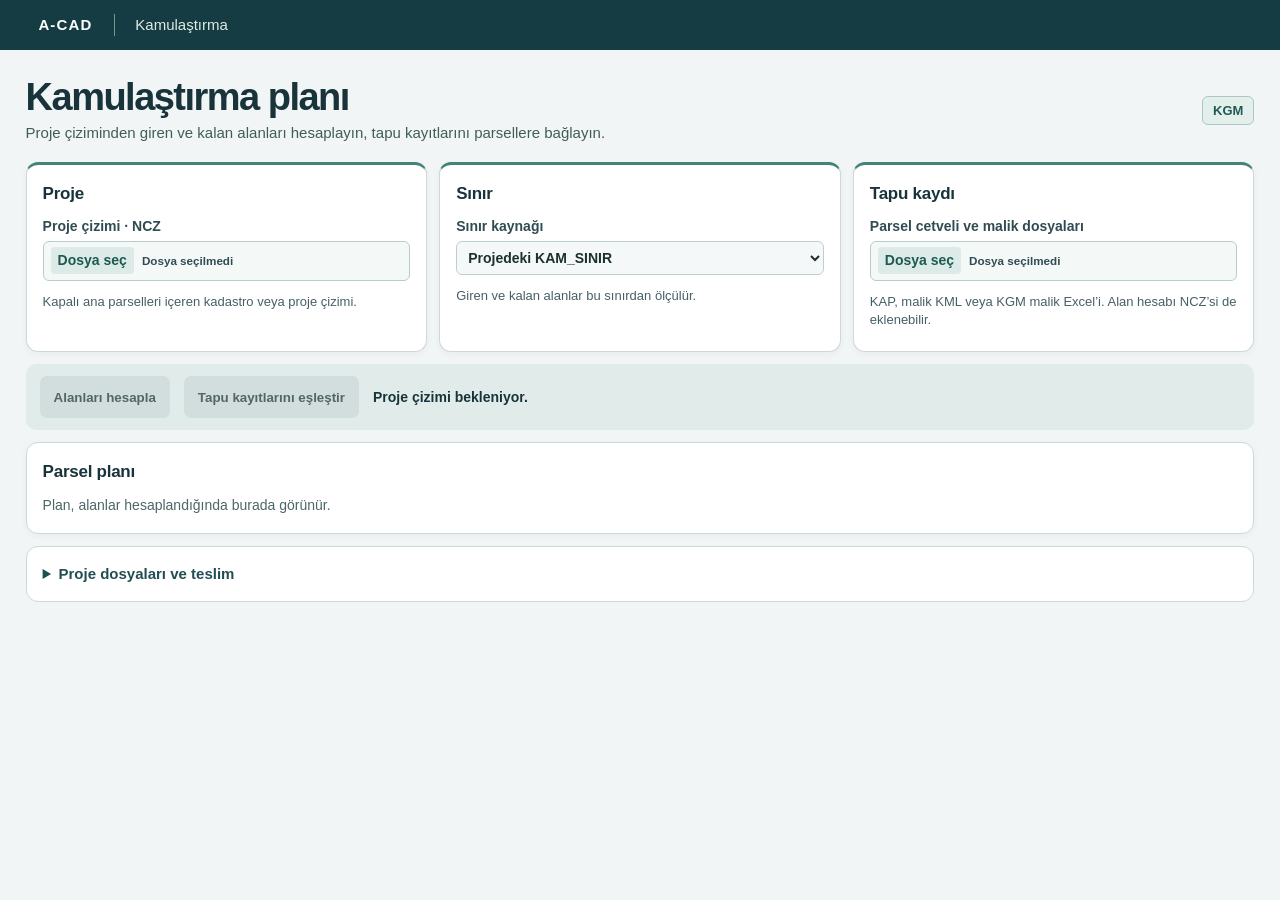
==== commit 561a1c31: "Kamulaştırmada proje, sınır ve tapu kaydını tek ekranda birleştir" ====
--- a/kgm-sinir-projesi.html
+++ b/kgm-sinir-projesi.html
@@ -2,12 +2,27 @@
 <style>
 *{box-sizing:border-box}html{background:#eef1ed;color:#1c312d;font:16px/1.48 Inter,"Segoe UI",Arial,sans-serif}body{margin:0}header{display:flex;gap:22px;align-items:center;background:#193d36;color:white;padding:14px max(5vw,16px)}header b{letter-spacing:.075em}header span{border-left:1px solid #75998e;padding-left:20px;color:#deebe4}main{max-width:1160px;margin:30px auto;padding:0 20px}h1{font-family:Georgia,serif;font-weight:500;font-size:clamp(31px,4.3vw,48px);line-height:1.1;margin:8px 0 11px}h2{font-size:20px;margin:0 0 10px}p{margin:4px 0 14px;color:#415d56}.grid{display:grid;grid-template-columns:minmax(250px,.85fr) minmax(0,1.6fr);gap:18px;align-items:start}article,.metric{background:#fff;border:1px solid #ccd8cf;border-radius:12px}article{padding:19px;margin-bottom:14px}label{font-weight:650;display:block;margin:5px 0 12px}input,select{display:block;max-width:100%;margin-top:4px;font:inherit;width:100%;border:1px solid #a7b9af;border-radius:6px;background:#f7f9f5;padding:6px;color:#1c312d}input[type=file]{font-size:13px}button{padding:10px 14px;min-height:42px;background:#176453;color:white;border:0;border-radius:7px;font:650 15px/1.25 inherit;cursor:pointer}button:disabled{background:#dce3dd;color:#58665d;cursor:default}button:focus-visible,input:focus-visible,select:focus-visible{outline:3px solid #c38220}#status{min-height:1.4em;margin:14px 0;font-weight:600}#map{display:block;width:100%;height:clamp(220px,31vh,340px);background:#f7f8f3;border:1px solid #dce3da;border-radius:7px}.legend{display:flex;flex-wrap:wrap;gap:8px 18px;margin:8px 0;font-size:14px}.key{display:inline-block;width:13px;height:10px;border-radius:2px;margin-right:5px}.metrics{display:grid;grid-template-columns:repeat(3,1fr);gap:7px;margin:12px 0}.metric{padding:8px 10px;color:#51615a;font-size:13px}.metric b{display:block;color:#183f34;font-size:clamp(15px,2vw,20px)}#details{white-space:pre-line}.scroll{overflow:auto;max-height:360px}table{border-collapse:collapse;width:100%;font-size:14px}td,th{text-align:right;padding:6px 8px;white-space:nowrap;border-bottom:1px solid #dce4dd}td:first-child,th:first-child{text-align:left}th{background:#ecf3ef}#log{font-size:14px;margin:6px 0}details summary{cursor:pointer;font-weight:600}#refs button{margin-top:3px}button,select{font-family:inherit;font-weight:650}#out{margin-top:8px}
 @media(max-width:720px){main{padding:0 10px;margin:18px auto}.grid{display:block}article{padding:14px}.metrics{grid-template-columns:repeat(3,minmax(0,1fr))}.metric{padding:6px}.metric b{font-size:15px}.legend{font-size:13px}header{padding:10px 14px}h1{font-size:34px}}
-header{padding:14px max(3vw,16px);background:#173f3b}main{max-width:1610px;padding:0 clamp(12px,2.7vw,46px);margin:24px auto}h1{font-size:clamp(30px,3vw,44px);letter-spacing:-.035em}.grid{grid-template-columns:minmax(260px,.60fr) minmax(0,1.4fr)}article{box-shadow:0 2px 7px #1b38330b}#map{background:#f6f8f3;width:100%;height:auto;max-height:55vh;border:1px solid #ccd7cf;border-radius:9px}#editor{border-top:1px solid #cfdbd2;margin-top:12px;padding-top:10px}details{border-top:1px solid #dbe4de;margin:8px 0;padding:8px 0}summary{cursor:pointer;font-weight:650}.toolrow,#xyArea:not([hidden]){display:flex;align-items:end;flex-wrap:wrap;gap:8px}.toolrow label,#xyArea label{margin:0;flex:1 1 115px}.ownerRow{display:grid;grid-template-columns:minmax(70px,2fr) minmax(55px,1fr) minmax(38px,.5fr) minmax(38px,.5fr) auto;align-items:center;gap:4px;margin:7px 0}.ownerRow input{min-width:0}button{font-family:inherit}button:focus-visible,select:focus-visible,input:focus-visible{outline:2px solid #9b6721;outline-offset:2px}#redo,#undo,.ownerRow button,#out{background:#e0ebe5;color:#274e43}#editing,#modeHint{font-size:14px;color:#355a4a;margin:6px 0}[data-edit=sinir],[data-edit=yazi]{cursor:grab}#revSave:disabled{opacity:.55} #editor[hidden],#xyArea[hidden],#ownerArea[hidden]{display:none}@media(max-width:760px){.grid{display:flex;flex-direction:column}.grid>section{width:100%}main{margin:15px auto}#map{min-height:180px}} dialog{width:min(93vw,1100px);box-sizing:border-box;border:1px solid #adbdb6;border-radius:12px;padding:16px;color:#1c3931}dialog::backdrop{background:#152c2988}#sheetSvg{width:100%;max-height:68vh;background:#fff}#sheetNote{font-size:.86rem}@media(max-width:760px){body.loaded .grid>section:has(.work){order:-1}} </style><header><b>A-CAD</b><span>Kamulaştırma</span></header><main><h1>Kamulaştırma planı</h1><p>Parselleri sınırdan ölçün, cetvelleri karşılaştırın ve paftaları hazırlayın.</p>
-<div class="grid"><section><article><h2>1 · Sınırı ve parselleri aç</h2><label>Proje çizimi · NCZ<input type="file" id="cad" accept=".ncz"></label><p>KAM_SINIR çizgileri ile KAD_ALN veya KAD_ALAN ana parsellerini içeren çizimi seçin.</p><label>Kaydedilmiş çalışma<input type="file" id="revLoad" accept=".kamrev"></label><button id="run" disabled>Sınırdan hesapla</button><div role="status" aria-live="polite" id="status">Proje çizimi bekleniyor.</div></article><article id="refs"><h2>2 · Cetvelleri karşılaştır</h2><label>KAP, malik KML ve varsa alan hesabı NCZ<input id="ref" type="file" multiple accept=".kap,.kml,.ncz"></label><button id="check" disabled>Kayıtlarla karşılaştır</button><div id="log" role="status"></div><button id="revSave" disabled>Revizyon projesini kaydet</button> <button id="out" disabled>Hesap modelini indir</button></article><article id="delivery"><h2>3 · Teslimi kaydet</h2><label>KGM teslim takımı<input type="file" id="proof" accept=".kgmteslim"></label><p>Hazırlanmış takımı açarak paftaları, rulo planı ve malik listesini birlikte indirin. Sadece güncel ölçüler için hesap ZIP’ini alabilirsiniz.</p><button id="zip" disabled>Hesap ZIP’ini indir</button><p id="zipstatus" aria-live="polite"></p></article></section>
-<section><article class="work"><h2>Parsel planı</h2><label>Görünüm<select id="which" disabled><option>Proje bütünü</option></select></label><svg id="map" viewBox="0 0 660 310" role="img" aria-label="Kamulaştırma sınırı ve kesilen parseller"></svg><div class="legend"><span><i class="key" style="background:#166854"></i>Sınır</span><span><i class="key" style="background:#e8a36c"></i>Giren</span><span><i class="key" style="background:#dce4d8"></i>Kalan</span><span><i class="key" style="background:#87baca"></i>Yol / dere</span></div><div class="metrics"><div class="metric">Ana parsel<b id="v1">—</b></div><div class="metric">Giren alan<b id="v2">—</b></div><div class="metric">Kalan alan<b id="v3">—</b></div></div><div id="editor" hidden><div class="toolrow"><label>Plan aracı<select id="mode"><option value="bak">İncele</option><option value="sinir">Sınır köşesini taşı</option><option value="yazi">Parsel yazısını taşı</option></select></label><button id="undo" disabled>Geri al</button><button id="redo" disabled>Yinele</button></div><p id="modeHint"></p><div id="xyArea" hidden><label>Y · Doğu (m)<input id="east" type="number" step="any"></label><label>X · Kuzey (m)<input id="nord" type="number" step="any"></label><button id="xyApply">Köşeyi uygula</button></div>
+header{padding:14px max(3vw,16px);background:#173f3b}main{max-width:1610px;padding:0 clamp(12px,2.7vw,46px);margin:24px auto}h1{font-size:clamp(30px,3vw,44px);letter-spacing:-.035em}.grid{grid-template-columns:minmax(260px,.60fr) minmax(0,1.4fr)}article{box-shadow:0 2px 7px #1b38330b}#map{background:#f6f8f3;width:100%;height:auto;max-height:55vh;border:1px solid #ccd7cf;border-radius:9px}#editor{border-top:1px solid #cfdbd2;margin-top:12px;padding-top:10px}details{border-top:1px solid #dbe4de;margin:8px 0;padding:8px 0}summary{cursor:pointer;font-weight:650}.toolrow,#xyArea:not([hidden]){display:flex;align-items:end;flex-wrap:wrap;gap:8px}.toolrow label,#xyArea label{margin:0;flex:1 1 115px}.ownerRow{display:grid;grid-template-columns:minmax(70px,2fr) minmax(55px,1fr) minmax(38px,.5fr) minmax(38px,.5fr) auto;align-items:center;gap:4px;margin:7px 0}.ownerRow input{min-width:0}button{font-family:inherit}button:focus-visible,select:focus-visible,input:focus-visible{outline:2px solid #9b6721;outline-offset:2px}#redo,#undo,.ownerRow button,#out{background:#e0ebe5;color:#274e43}#editing,#modeHint{font-size:14px;color:#355a4a;margin:6px 0}[data-edit=sinir],[data-edit=yazi]{cursor:grab}#revSave:disabled{opacity:.55} #editor[hidden],#xyArea[hidden],#ownerArea[hidden]{display:none}@media(max-width:760px){.grid{display:flex;flex-direction:column}.grid>section{width:100%}main{margin:15px auto}#map{min-height:180px}} dialog{width:min(93vw,1100px);box-sizing:border-box;border:1px solid #adbdb6;border-radius:12px;padding:16px;color:#1c3931}dialog::backdrop{background:#152c2988}#sheetSvg{width:100%;max-height:68vh;background:#fff}#sheetNote{font-size:.86rem}@media(max-width:760px){body.loaded .grid>section:has(.work){order:-1}} [hidden]{display:none!important}html{background:#f1f5f5;color:#19333b;font:15px/1.48 "Segoe UI",Arial,sans-serif}body{margin:0}header{background:#163c43}html.embedded header{display:none}main{max-width:1510px;margin:auto;padding:clamp(14px,2vw,30px)}
+.titlebar,.actionbar{display:flex;align-items:center;gap:14px}.titlebar{justify-content:space-between;margin-bottom:17px}.titlebar p{margin:3px 0 0}h1{font:650 clamp(25px,3vw,38px)/1.15 "Segoe UI",Arial,sans-serif;letter-spacing:-.04em;margin:0}h2{font-size:17px;letter-spacing:-.015em}.format{font-weight:700;font-size:13px;border:1px solid #adc6c4;border-radius:6px;padding:4px 10px;color:#205955;background:#e3efeb}.steps,.files{display:grid;grid-template-columns:repeat(3,minmax(0,1fr));gap:12px}.steps article,.work,#checks,.extras{box-sizing:border-box;border:1px solid #ccd8da;border-radius:12px;background:white;padding:16px}.steps article{margin:0;border-top:3px solid #45827c}.steps label,.files label{color:#304c52;font-size:14px}.steps p,.files p{font-size:13px;line-height:1.45;margin:5px 0;color:#466067}
+input[type=file],select{box-sizing:border-box;background:#f5f8f8;padding:7px;border:1px solid #bdd0d1;border-radius:6px;width:100%;min-width:0}.steps input::file-selector-button,.files input::file-selector-button{border:0;border-radius:4px;padding:5px 8px;margin-right:8px;background:#dcebea;color:#194e51;font-weight:600}.actionbar{flex-wrap:wrap;margin:12px 0;padding:12px 14px;background:#e1ecea;border-radius:10px}.actionbar button{background:#16665f}.actionbar button:disabled,button:disabled{background:#d1dedd;color:#536667}.actionbar #status,.actionbar #log{min-height:0;margin:0;font-size:14px}.actionbar #log{color:#415858}.actionbar #check:not(:disabled){background:#fff;color:#175952;border:1px solid #a0beb7}.work{margin-bottom:10px}.work>label{max-width:340px}#map{height:clamp(230px,42vw,475px);max-height:none}.work:has(#editor[hidden]) #map{display:none}.work:has(#editor[hidden])::after{content:'Plan, alanlar hesaplandığında burada görünür.';font-size:14px;color:#4d6668}.work:has(#editor[hidden]) :is(.legend,.metrics,label){display:none}.extras{margin-top:12px}.extras summary{color:#234e51}.files{margin-top:12px;grid-template-columns:repeat(2,minmax(0,1fr))}#checks{margin:12px 0}.metrics{gap:8px}.metric{background:#f3f7f6}.scroll{max-height:280px}#log,#status,#editing{overflow-wrap:anywhere}
+@media(max-width:690px){main{padding:12px}.steps,.files{grid-template-columns:minmax(0,1fr);gap:8px}.steps article{padding:10px 12px}.steps h2{margin:0 0 4px}.steps label{margin:0}.steps p{margin:4px 0}.titlebar{margin:4px 0 10px}.titlebar p{font-size:13px}.actionbar{gap:7px;padding:10px}.actionbar>div{width:100%}.actionbar button{font-size:13px;padding:8px}.ownerRow{grid-template-columns:minmax(60px,2fr) minmax(40px,1fr) 38px 38px auto}}
+html.embedded #sheetDialog[open]{position:static;width:100%;max-width:100%;max-height:none;margin:10px 0;padding:10px}#sheetDialog .toolrow>*{min-width:0}#sheetDialog .toolrow label{flex:1 1 110px}#sheetClose{margin-left:auto}#sheetSvg{max-height:540px}
+.picks{position:relative;display:flex;align-items:center;gap:8px;min-height:40px;padding:4px 7px;border:1px solid #b8cdca;border-radius:6px;background:#f4f8f7;margin:4px 0}.picks strong{border-radius:4px;padding:3px 7px;background:#dcebe8;white-space:nowrap;color:#1d5951}.picks small{overflow:hidden;text-overflow:ellipsis;white-space:nowrap}.picks input[type=file]{position:absolute;inset:0;margin:0;opacity:0;cursor:pointer;width:100%;height:100%}.picks:focus-within{outline:2px solid #298c80}
+#needsReview{display:flex;gap:6px;flex-wrap:wrap}#needsReview button{background:#f7eee2;color:#6f4b1f;min-height:32px;padding:4px 8px}
+</style><header><b>A-CAD</b><span>Kamulaştırma</span></header><main>
+<div class="titlebar"><div><h1>Kamulaştırma planı</h1><p>Proje çiziminden giren ve kalan alanları hesaplayın, tapu kayıtlarını parsellere bağlayın.</p></div><span class="format">KGM</span></div>
+<section class="steps" aria-label="Proje girişleri">
+<article><h2>Proje</h2><label>Proje çizimi · NCZ<input type="file" id="cad" accept=".ncz"></label><p>Kapalı ana parselleri içeren kadastro veya proje çizimi.</p></article>
+<article><h2>Sınır</h2><label>Sınır kaynağı<select id="borderSource"><option value="project">Projedeki KAM_SINIR</option><option value="file">Ayrı sınır çizimi</option></select></label><label id="borderFileRow" hidden>Sınır çizimi · NCZ<input type="file" id="borderFile" accept=".ncz"></label><label id="layerRow" hidden>Sınır tabakası<select id="borderLayer"></select></label><p>Giren ve kalan alanlar bu sınırdan ölçülür.</p></article>
+<article id="refs"><h2>Tapu kaydı</h2><label>Parsel cetveli ve malik dosyaları<input id="ref" type="file" multiple accept=".kap,.kml,.xls,.xlsx,.ncz"></label><p>KAP, malik KML veya KGM malik Excel’i. Alan hesabı NCZ’si de eklenebilir.</p></article></section>
+<div class="actionbar"><button id="run" disabled>Alanları hesapla</button><button id="check" disabled>Tapu kayıtlarını eşleştir</button><div><div role="status" aria-live="polite" id="status">Proje çizimi bekleniyor.</div><div id="log" role="status"></div></div></div>
+<article class="work"><h2>Parsel planı</h2><label>Görünüm<select id="which" disabled><option>Proje bütünü</option></select></label><svg id="map" viewBox="0 0 660 310" role="img" aria-label="Kamulaştırma sınırı ve kesilen parseller"></svg><div class="legend"><span><i class="key" style="background:#166854"></i>Sınır</span><span><i class="key" style="background:#e8a36c"></i>Giren</span><span><i class="key" style="background:#dce4d8"></i>Kalan</span><span><i class="key" style="background:#87baca"></i>Yol / dere</span></div><div class="metrics"><div class="metric">Ana parsel<b id="v1">—</b></div><div class="metric">Giren alan<b id="v2">—</b></div><div class="metric">Kalan alan<b id="v3">—</b></div></div><div id="editor" hidden><div class="toolrow"><label>Plan aracı<select id="mode"><option value="bak">İncele</option><option value="sinir">Sınır köşesini taşı</option><option value="yazi">Parsel yazısını taşı</option></select></label><button id="undo" disabled>Geri al</button><button id="redo" disabled>Yinele</button></div><p id="modeHint"></p><div id="xyArea" hidden><label>Y · Doğu (m)<input id="east" type="number" step="any"></label><label>X · Kuzey (m)<input id="nord" type="number" step="any"></label><button id="xyApply">Köşeyi uygula</button></div>
 <details id="ownerArea" hidden><summary>Malik ve hisseler</summary><div id="owners"></div><button id="ownerAdd">Malik ekle</button> <button id="ownerApply">Malikleri uygula</button></details>
 <details><summary>Pafta · kuzey oku konumu</summary><div class="toolrow"><label>Yatay (mm)<input type="number" id="northX" min="-4" max="4" step=".5" value="0"></label><label>Aşağı (mm)<input type="number" id="northY" min="-3" max="3" step=".5" value="0"></label><button id="northApply">Konumu uygula</button></div></details>
-<button type="button" id="viewSheet">Paftayı önizle</button><dialog id="sheetDialog" aria-label="Pafta önizlemesi"><div class="toolrow"><label>Belge<select id="sheetKind"><option value="Olcu_Krokisi">Ölçü krokisi</option><option value="Rulo_Plan">Rulo plan</option><option value="Beyanname">Beyanname</option><option value="Alan_Ozeti">Alan özeti</option></select></label><label>Sayfa<select id="sheetNum"></select></label><button id="sheetClose">Kapat</button></div><p id="sheetNote"></p><svg id="sheetSvg" role="img" aria-label="Güncel revizyon paftası"></svg></dialog><div id="editing" role="status"></div></div><div id="details"></div></article><article id="checks" hidden><h2>Alan kontrolü</h2><p id="audit"></p><div class="scroll"><table><thead><tr><th>Parça</th><th>Ölçülen m²</th><th>KAP m²</th><th>Dengeli m²</th></tr></thead><tbody id="table"></tbody></table></div></article></section></div></main>
+<button type="button" id="viewSheet">Hesap paftasını önizle</button><dialog id="sheetDialog" aria-label="Pafta önizlemesi"><div class="toolrow"><label>Belge<select id="sheetKind"><option value="Olcu_Krokisi">Ölçü krokisi</option><option value="Rulo_Plan">Rulo plan</option><option value="Beyanname">Beyanname</option><option value="Alan_Ozeti">Alan özeti</option></select></label><label>Sayfa<select id="sheetNum"></select></label><button id="sheetClose">Kapat</button></div><p id="sheetNote"></p><svg id="sheetSvg" role="img" aria-label="Güncel revizyon paftası"></svg></dialog><div id="editing" role="status"></div></div><div id="details"></div></article><article id="checks" hidden><h2>Alan kontrolü</h2><p id="audit"></p><div id="needsReview"></div><div class="scroll"><table><thead><tr><th>Parça</th><th>Ölçülen m²</th><th>KAP m²</th><th>Dengeli m²</th></tr></thead><tbody id="table"></tbody></table></div></article><details class="extras"><summary>Proje dosyaları ve teslim</summary><div class="files"><section><h2>Çalışma dosyası</h2><label>Kaydedilmiş revizyonu aç<input type="file" id="revLoad" accept=".kamrev"></label><button id="revSave" disabled>Revizyonu kaydet</button> <button id="out" disabled>Hesap modelini indir</button></section>
+<section id="delivery"><h2>Kayıtlı teslim takımı</h2><label>Kaynak paftalarıyla kayıtlı projeyi aç<input type="file" id="proof" accept=".kgmteslim"></label><p>Kayıtlı teslim takımındaki paftalar dosya parmak izleriyle doğrulanır. Sınır veya malik revizyonunda güncel hesap ayrı arşivlenir.</p>
+<button id="zip" disabled>Hesap ZIP’ini indir</button><p id="zipstatus" aria-live="polite"></p></section></div></details>
+</main>
 <script>/* polygon-clipping 0.15.7
 The MIT License (MIT)
 
@@ -2115,19 +2130,19 @@
   const normalize=s=>s.toLocaleUpperCase('tr').replace(/\s+(?:M|MAH\.?|MAHALLESİ)$/,'').trim();
   for(const data of kaps)for(const f of lines(data)){
    if(f.length!==52||!/^\d+[_/]\d+(?:\/[A-Z]\d*)?$/.test(f[1])||[2,3,8,9].some(i=>f[i]===''||!Number.isFinite(+f[i])))throw Error('KAP parsel, alan veya koordinat alanları geçersiz.');
-   const t=normalize(f[43]),name=id(f[1]),a=name.split('/'),par=a.slice(0,2).join('/');
-   let r=refs.get(par);if(!r){r={town:t,parts:[]};refs.set(par,r);}if(r.town!==t)throw Error('Aynı ada/parsel farklı mahallelerde geçiyor. Mahalle çizimlerini ayrı çalıştırın.');
+   const t=normalize(f[43]),place=[f[45],f[44],t].map(normalize).join('|'),name=id(f[1]),a=name.split('/'),par=a.slice(0,2).join('/');
+   let r=refs.get(par);if(!r){r={town:t,place,parts:[]};refs.set(par,r);}if(r.place!==place)throw Error('Aynı ada/parsel farklı mahallelerde geçiyor. Mahalle çizimlerini ayrı çalıştırın.');
    const row={name:a[2]||'',raw:+f[2],balanced:+f[3],point:[+f[8],+f[9]],sheet:f[6],kind:f[4]};
    if(used.has(name))throw Error('KAP içinde tekrarlı kayıt · '+name);used.add(name);if(!a[2])r.main=row;else r.parts.push(row);
   }
   for(const data of kmls)for(const f of lines(data)){
-   const name=id(f[1]),r=refs.get(name);if(f.length!==18||!r||normalize(f[16])!==r.town||![f[4],f[5]].every(n=>/^\d+$/.test(n)&&BigInt(n)>0n))throw Error('Malik cetvelinin mahalle, parsel veya hisse bilgisi uyuşmuyor.');
+   const name=id(f[1]),r=refs.get(name);if(f.length!==18||!r||normalize(f[16])!==r.town||[f[14],f[15]].some((v,i)=>v&&normalize(v)!==r.place.split('|')[i])||![f[4],f[5]].every(n=>/^\d+$/.test(n)&&BigInt(n)>0n))throw Error('Malik cetvelinin mahalle, parsel veya hisse bilgisi uyuşmuyor.');
    if(!ownerMap.has(name))ownerMap.set(name,[]);ownerMap.get(name).push({name:f[2],father:f[3],num:f[5],den:f[4]});
   }
   const checkIds=new Set(),unmatched=[];
   for(const r of result.rows){
    const reg=refs.get(r.id);r.issues=[];r.pieces=[];
-   if(!reg?.main){r.issues.push('Ana KAP kaydı yok');continue;}checkIds.add(r.id);r.town=reg.town;r.main=reg.main;r.owners=ownerMap.get(r.id)||[];let nn=0n,dd=1n;
+   if(!reg?.main){r.issues.push('Ana KAP kaydı yok');continue;}checkIds.add(r.id);r.town=reg.town;r.registerPlace=reg.place;r.main=reg.main;r.owners=ownerMap.get(r.id)||[];let nn=0n,dd=1n;
    for(const o of r.owners){const n=BigInt(o.num),d=BigInt(o.den);nn=nn*d+n*dd;dd*=d;let a=nn,b=dd;while(b)[a,b]=[b,a%b];nn/=a;dd/=a;}
    if(nn!==dd)r.issues.push('Hisse toplamı 1/1 olmadı veya malik cetveli yok.');
    for(const [isIn,geometry] of [[true,r.inside],[false,r.outside]]){
@@ -2324,22 +2339,49 @@
 </script><script>(()=>{
 const $=id=>document.getElementById(id),n=x=>x.toLocaleString('tr-TR',{minimumFractionDigits:2,maximumFractionDigits:2}),ns='http://www.w3.org/2000/svg';let measured=null,current=null,proof=null,seq=0,loadEpoch=0;
 function clear(){document.body.classList.remove('loaded');stopEdit();busy=false;pointSelection=null;proof=null;$('zipstatus').textContent='';++seq;current=measured=null;$('zip').disabled=true;$('run').disabled=!$('cad').files.length;$('check').disabled=$('out').disabled=$('which').disabled=true;$('checks').hidden=true;$('which').replaceChildren(new Option('Proje bütünü',''));$('map').replaceChildren();for(const k of ['details','log'])$(k).textContent='';for(const k of ['v1','v2','v3'])$(k).textContent='—';$('status').textContent=$('cad').files.length?'Hesaba hazır.':'Proje çizimi bekleniyor.';}
-$('cad').onchange=()=>{++loadEpoch;clear();};$('ref').onchange=()=>{++seq;++generation;busy=false;registers=null;proof=null;current=measured?compose(measured,state):null;$('run').disabled=!$('cad').files.length;$('check').disabled=!measured||!$('ref').files.length;$('log').textContent='';if(current)show();};
-function show(){document.body.classList.add('loaded');$('zip').disabled=false;const r=current.rows.find(p=>p.id===$('which').value),rows=r?[r]:current.rows,svg=$('map');svg.replaceChildren();
+function inputChanged(){++loadEpoch;clear();const missing=$('borderSource').value==='file'&&(!boundaryDrawing||!$('borderLayer').value);$('run').disabled=!$('cad').files.length||missing;if(missing)$('status').textContent=$('borderFile').files.length?'Sınır tabakasını seçin.':'Ayrı sınır çizimini seçin.';}
+const refreshPicks=()=>{for(const input of document.querySelectorAll('.picks input')){const names=Array.from(input.files,f=>f.name),out=input.previousElementSibling;out.textContent=names.length>1?names.length+' dosya':names[0]||'Dosya seçilmedi';out.title=names.join(' · ');}};
+ for(const input of document.querySelectorAll('.steps input[type=file]')){const box=document.createElement('span'),action=document.createElement('strong'),name=document.createElement('small');box.className='picks';action.textContent='Dosya seç';input.before(box);box.append(action,name,input);input.addEventListener('change',refreshPicks);}
+ refreshPicks();$('cad').onchange=inputChanged;let boundaryDrawing=null,borderRead=0;
+function resetBoundaryDrawing(){++borderRead;boundaryDrawing=null;$('borderFile').value='';$('borderLayer').replaceChildren();$('layerRow').hidden=true;}
+$('borderFile').onchange=async()=>{
+ const ticket=++borderRead,file=$('borderFile').files[0];boundaryDrawing=null;$('borderLayer').replaceChildren();$('layerRow').hidden=true;inputChanged();
+ if(!file)return;
+ $('run').disabled=true;$('status').textContent='Sınır tabakaları okunuyor…';
+ try{const d=K.parseNCZ(await file.arrayBuffer());if(ticket!==borderRead)return;
+  const names=[...new Set([...d.lines,...d.polys].map(v=>v.lay).filter(Boolean))].sort((a,b)=>a.localeCompare(b,'tr'));
+  if(!names.length)throw Error('Sınır çiziminde çizgi veya çokgen tabakası bulunamadı.');
+  boundaryDrawing={lines:d.lines,polys:d.polys};$('borderLayer').replaceChildren(new Option('Sınır tabakasını seçin',''),...names.map(n=>new Option(n,n)));
+  $('borderLayer').value=names.includes('KAM_SINIR')?'KAM_SINIR':'';$('layerRow').hidden=false;inputChanged();
+ }catch(e){if(ticket!==borderRead)return;$('status').textContent=e.message;$('run').disabled=true;}
+};
+$('borderLayer').onchange=inputChanged;
+
+$('borderSource').onchange=()=>{$('borderFileRow').hidden=$('borderSource').value!=='file';if($('borderFileRow').hidden)resetBoundaryDrawing();inputChanged();};$('ref').onchange=()=>{++loadEpoch;++seq;++generation;busy=false;registers=null;proof=null;current=measured?compose(measured,state):null;$('run').disabled=!!current||!$('cad').files.length||$('borderSource').value==='file'&&(!boundaryDrawing||!$('borderLayer').value);$('check').disabled=!measured||!$('ref').files.length;$('log').textContent=$('ref').files.length?'Kayıtlar seçildi. '+(measured?'Eşleştirmeyi çalıştırın.':'Alan hesabıyla birlikte eşleştirilecek.') : '';if(current)show();};
+function show(){refreshPicks();document.body.classList.add('loaded');$('zip').disabled=false;const r=current.rows.find(p=>p.id===$('which').value),rows=r?[r]:current.rows,svg=$('map');svg.replaceChildren();
  const frame=r?r.shape:current.border.shape,all=frame.flat(2),xx=all.map(p=>p[0]),yy=all.map(p=>p[1]),x=Math.min(...xx),y=Math.min(...yy),w=Math.max(...xx)-x,h=Math.max(...yy)-y,s=Math.min(620/(w||1),278/(h||1));
  view={x:x+w/2,y:y+h/2,s};$('northX').value=state.north[0];$('northY').value=state.north[1];const transform=p=>[(330+(p[0]-x-w/2)*s).toFixed(2),(155-(p[1]-y-h/2)*s).toFixed(2)].join(' ');
- function draw(mp,color,edge,width){for(const poly of mp){const e=document.createElementNS(ns,'path');e.setAttribute('d',poly.map(v=>'M'+v.map(transform).join('L')+'Z').join(''));e.setAttribute('fill',color);e.setAttribute('fill-rule','evenodd');e.setAttribute('stroke',edge);e.setAttribute('stroke-width',width);svg.append(e);}}
- if(!r)current.publics.forEach(p=>draw(p.inside,'#87baca','#497c8b',.7));rows.forEach(p=>{if(r)draw(p.shape,'#dce4d8','#658279',1.1);draw(p.inside,'#e8a36c','#875531',.75);});draw(current.border.shape,'none','#166854',1.5);
+ function draw(mp,color,edge,width,parcel){for(const poly of mp){const e=document.createElementNS(ns,'path');e.setAttribute('d',poly.map(v=>'M'+v.map(transform).join('L')+'Z').join(''));e.setAttribute('fill',color);e.setAttribute('fill-rule','evenodd');e.setAttribute('stroke',edge);e.setAttribute('stroke-width',width);if(parcel){e.dataset.parcel=parcel;e.style.cursor='pointer';}svg.append(e);}}
+ if(!r)current.publics.forEach(p=>draw(p.inside,'#87baca','#497c8b',.7));rows.forEach(p=>{draw(p.shape,'#e4ebe4','#869b8d',r?1.1:.65,p.id);draw(p.inside,'#e8a36c','#875531',.75,p.id);});draw(current.border.shape,'none','#166854',1.5);
  $('v1').textContent=r?n(r.full)+' m²':rows.length+' parsel';$('v2').textContent=n(rows.reduce((v,p)=>v+p.enter,0))+' m²';$('v3').textContent=n(rows.reduce((v,p)=>v+p.remain,0))+' m²';
- $('details').textContent=r?(r.town?r.town+' · ':'')+r.id+'  /  '+r.inside.length+' giren parça, '+r.outside.length+' kalan parça.' : 'Sınır '+n(current.borderArea)+' m². Yol ve dere hesaba ayrı girer.';
- refreshEditor();const checked=!!current.unmatched;$('checks').hidden=!checked;if(!checked)return;
- const a=rows.flatMap(p=>(p.pieces||[]).map(t=>[p,t]));$('audit').textContent=(r?(r.issues.length?r.issues.join(' '):'Parça alanları ve hisse toplamı kontrol edildi.'):'Parsel ve kamu alanları bir kez sayıldığında sınır içinde '+n(current.gapArea)+' m² açıklık var.')+(current.unmatched.length?' Çizimde eşleşmeyen KAP parseli: '+current.unmatched.join(', '):'')+(r?.balanceNote?' '+r.balanceNote:'');
+ $('details').textContent=r?(r.town?r.town+' · ':'')+r.id+'  /  '+r.inside.length+' giren parça, '+r.outside.length+' kalan parça.'+(r.tapuKaydi?' Tapu alanı '+n(r.tapuKaydi)+' m².':'') : 'Sınır '+n(current.borderArea)+' m². Yol ve dere hesaba ayrı girer.';
+ refreshEditor();const checked=!!current.unmatched||!!registers?.books?.length;$('checks').hidden=!checked;if(!checked)return;
+ const a=rows.flatMap(p=>(p.pieces||[]).map(t=>[p,t]));$('audit').textContent=(r?(r.issues.length?r.issues.join(' '):'Parça alanları ve hisse toplamı kontrol edildi.'):'Parsel ve kamu alanları bir kez sayıldığında sınır içinde '+n(current.gapArea)+' m² açıklık var.')+(current.unmatched?.length?' Çizimde eşleşmeyen KAP parseli: '+current.unmatched.join(', '):'')+(r?.balanceNote?' '+r.balanceNote:'');
+ $('needsReview').replaceChildren();
+ if(!r)for(const row of rows.filter(p=>p.issues?.length)){const btn=document.createElement('button');btn.type='button';btn.textContent=row.id;btn.title=row.issues.join(' / ');btn.onclick=()=>{$('which').value=row.id;$('which').onchange();};$('needsReview').append(btn);}
  $('table').replaceChildren(...a.map(([p,t])=>{const tr=document.createElement('tr');for(const v of [p.id+' / '+(t.name||'?'),n(t.size),t.ref?n(t.ref.raw):'—',t.paper?n(t.paper[2]):(!state.rings&&t.ref)?n(t.ref.balanced):'—']){const td=document.createElement('td');td.textContent=v;tr.append(td);}return tr;}));
 }
+$('map').addEventListener('click',ev=>{const id=ev.target.dataset.parcel;if(id&&$('mode').value==='bak'&&$('which').value!==id){$('which').value=id;$('which').onchange();}});
 $('which').onchange=()=>{pointSelection=null;show();};
-$('run').onclick=async()=>{clear();const ticket=seq,f=$('cad').files[0];$('run').disabled=true;$('status').textContent='Çizim okunuyor…';try{const data=await f.arrayBuffer();if(ticket!==seq)return;rawModel=lightModel(window.K.parseNCZ(data));const result=await calcShape(null);if(ticket!==seq)return;measured=current=result;$('which').replaceChildren(new Option('Proje bütünü',''),...result.rows.map(r=>new Option(r.id,r.id)));$('status').textContent=result.rows.length+' ana parsel hesaplandı. '+(result.border.count-result.border.zero)+' sınır kenarı bağlandı.'+(result.border.zero?' '+result.border.zero+' sıfır uzunluklu kenar ölçü dışı.':'');$('which').disabled=$('out').disabled=false;$('check').disabled=!$('ref').files.length;show();}catch(e){if(ticket===seq)$('status').textContent=e.message;}finally{if(ticket===seq)$('run').disabled=false;}};
-$('check').onclick=async()=>{const ticket=++seq;$('check').disabled=true;try{const kaps=[],kmls=[],models=[];for(const f of $('ref').files){const data=await f.arrayBuffer();if(seq!==ticket)return;if(/\.ncz$/i.test(f.name)){models.push(window.K.parseNCZ(data));continue;}let t;try{t=new TextDecoder('utf-8',{fatal:true}).decode(data);}catch{t=new TextDecoder('windows-1254').decode(data);}if(/\.kap$/i.test(f.name))kaps.push(t);else if(/\.kml$/i.test(f.name))kmls.push(t);}
- if(!kaps.length)throw Error('Parsel karşılaştırması için KAP dosyasını seçin.');const previous=registers;try{registers={kaps,kmls,models:models.map(m=>({textList:m.textList.filter(t=>['TABLO','DE_M','DE_R'].includes(t.lay))}))};current=compose(measured,state);}catch(err){registers=previous;throw err;}const m=current.rows.reduce((s,r)=>s+(r.pieces?.length||0),0);$('log').textContent=m+' parça karşılaştırıldı. '+current.rows.filter(r=>r.issues.length).length+' parselde kontrol notu.';show();}catch(e){if(ticket===seq){$('log').textContent=e.message;if(current)show();}}finally{if(ticket===seq)$('check').disabled=false;}};
+async function runGeometry(){clear();const ticket=seq,f=$('cad').files[0];$('run').disabled=true;$('status').textContent='Çizim okunuyor…';try{const data=await f.arrayBuffer();if(ticket!==seq)return;const raw=lightModel(window.K.parseNCZ(data));if($('borderSource').value==='file'){
+ const file=$('borderFile').files[0];if(!file)throw Error('Ayrı sınır çizimini seçin.');
+ const layer=$('borderLayer').value;if(!boundaryDrawing||!layer)throw Error('Sınır tabakasını seçin.');
+ const pieces=list=>list.filter(p=>p.lay===layer).map(p=>({...p,lay:'KAM_SINIR'}));
+ raw.lines=pieces(boundaryDrawing.lines);raw.polys=raw.polys.filter(p=>p.lay!=='KAM_SINIR').concat(pieces(boundaryDrawing.polys));}
+ rawModel=raw;const result=await calcShape(null);if(ticket!==seq)return;measured=current=result;$('which').replaceChildren(new Option('Proje bütünü',''),...result.rows.map(r=>new Option(r.id,r.id)));$('status').textContent=result.rows.length+' ana parsel hesaplandı. '+(result.border.count-result.border.zero)+' sınır kenarı bağlandı.'+(result.border.zero?' '+result.border.zero+' sıfır uzunluklu kenar ölçü dışı.':'');$('which').disabled=$('out').disabled=false;$('check').disabled=!$('ref').files.length;show();}catch(e){if(ticket===seq)$('status').textContent=e.message;}finally{if(ticket===seq)$('run').disabled=!!current;}}
+$('run').onclick=async()=>{const epoch=loadEpoch;await runGeometry();if(epoch===loadEpoch&&measured&&$('ref').files.length)await $('check').onclick();};
+$('check').onclick=async()=>{const ticket=++seq;$('check').disabled=true;try{const kaps=[],kmls=[],models=[],books=[];for(const f of $('ref').files){const data=await f.arrayBuffer();if(seq!==ticket)return;if(/\.xlsx?$/i.test(f.name)){books.push(...await readBook(f,data));continue;}if(/\.ncz$/i.test(f.name)){models.push(window.K.parseNCZ(data));continue;}let t;try{t=new TextDecoder('utf-8',{fatal:true}).decode(data);}catch{t=new TextDecoder('windows-1254').decode(data);}if(/\.kap$/i.test(f.name))kaps.push(t);else if(/\.kml$/i.test(f.name))kmls.push(t);}
+ if(seq!==ticket)return;if(!kaps.length&&(!books.length||kmls.length||models.length))throw Error('Malik KML veya alan hesabı NCZ için aynı mahallenin KAP dosyasını da seçin.');const previous=registers;try{registers={kaps,kmls,books,models:models.map(m=>({textList:m.textList.filter(t=>['TABLO','DE_M','DE_R'].includes(t.lay))}))};current=compose(measured,state);}catch(err){registers=previous;throw err;}const m=current.rows.reduce((s,r)=>s+(r.pieces?.length||0),0);$('log').textContent=(kaps.length?m+' parça karşılaştırıldı. ':'')+current.rows.reduce((a,r)=>a+(r.owners?.length||0),0)+' malik satırı eşleşti. '+current.rows.filter(r=>r.issues.length).length+' parselde kontrol notu.';show();}catch(e){if(ticket===seq){$('log').textContent=e.message;if(current)show();}}finally{if(ticket===seq)$('check').disabled=false;}};
 $('out').onclick=()=>{if(!current||busy||drag)return;const url=URL.createObjectURL(new Blob([JSON.stringify(current)],{type:'application/json'}));const a=document.createElement('a');a.href=url;a.download='Kamulaştırma_hesap_modeli.json';a.click();setTimeout(()=>URL.revokeObjectURL(url),15000);};
 
 const assign=(el,files)=>{const dt=new DataTransfer();for(const f of files)dt.items.add(f);el.files=dt.files;};
@@ -2347,7 +2389,7 @@
  const data=await KgmTeslim.packfile(file);if(epoch!==loadEpoch)return;
  const inputs=[];for(const f of data.inputs){const b=KgmTeslim.bytes(f.data);if(await KgmTeslim.sha(b)!==f.sha)throw Error('Girdi doğrulanamadı.');inputs.push(new File([b],f.name.split('/').pop()));}
  const geo=inputs.filter((f,i)=>data.inputs[i].role==='project');if(geo.length!==1)throw Error('Teslim takımında tek ana çizim gerekli.');
- if(epoch!==loadEpoch)return;assign($('cad'),geo);assign($('ref'),inputs.filter(f=>f!==geo[0]));await $('run').onclick();if(!measured)throw Error('Takımın sınır hesabı tamamlanamadı.');await $('check').onclick();
+ if(epoch!==loadEpoch)return;$('borderSource').value='project';resetBoundaryDrawing();$('borderFileRow').hidden=true;assign($('cad'),geo);assign($('ref'),inputs.filter(f=>f!==geo[0]));await runGeometry();if(!measured)throw Error('Takımın sınır hesabı tamamlanamadı.');await $('check').onclick();
  if(epoch!==loadEpoch)return;if(!current?.unmatched)throw Error('Parsel ve malik cetvelleri doğrulanamadı.');proof=data;$('zip').textContent='Kontrol ZIP’ini indir';$('zipstatus').textContent=data.files.length+' teslim dosyası hazır.';
  }catch(e){if(epoch===loadEpoch)$('zipstatus').textContent=e.message;}};
 $('zip').onclick=async()=>{if(!current||busy||drag)return;const epoch=seq;$('zip').disabled=true;$('zipstatus').textContent='Çizimler ve cetveller hazırlanıyor…';try{const changed=activeEdit();const product=await KgmTeslim.outputs(current,changed?null:proof,[$('cad').files[0],...$('ref').files],changed?{format:'ACAD-KAM-REV1',raw:rawModel,registers,state}:null);if(epoch!==seq)return;
@@ -2357,7 +2399,7 @@
 const fresh=()=>({rings:null,owners:{},labels:{},north:[0,0],revision:0});
 function activeEdit(){return !!(state&&(state.rings||Object.keys(state.owners).length||Object.keys(state.labels).length||state.north.some(Boolean)));}
 function lightModel(model){return {lines:model.lines.filter(l=>l.lay==='KAM_SINIR'),polys:model.polys.filter(p=>['KAD_ALN','KAD_ALAN','KAD_YOL','KAD_DERE','PL_EKSEN','KAM_SINIR'].includes(p.lay)),points:(model.points||[]).filter(p=>['NOKTA_KAD','NOKTA_ST'].includes(p.lay))};}
-function stopEdit(){generation++;if(worker)worker.terminate();worker=null;if(pending){pending.reject(Error('İşlem yenilendi.'));pending=null;}clearTimeout(previewTimer);drag=null;rawModel=null;registers=null;state=fresh();history=[];future=[];$('editor').hidden=true;$('editing').textContent='';}
+function stopEdit(){$('revSave').disabled=true;generation++;if(worker)worker.terminate();worker=null;if(pending){pending.reject(Error('İşlem yenilendi.'));pending=null;}clearTimeout(previewTimer);drag=null;rawModel=null;registers=null;state=fresh();history=[];future=[];$('editor').hidden=true;$('editing').textContent='';}
 function applyShape(model,rings){return rings?{...model,lines:[],polys:[...model.polys.filter(p=>p.lay!=='KAM_SINIR'),...rings.map(pts=>({lay:'KAM_SINIR',closed:true,pts}))]}:model;}
 function calcShape(rings){
  if(!window.Worker)return Promise.resolve(KgmOlcu.run(applyShape(rawModel,rings)));
@@ -2369,9 +2411,76 @@
  if(pending)pending.reject(Error('İşlem yenilendi.'));
  return new Promise((resolve,reject)=>{const id=++job;pending={id,resolve,reject};worker.postMessage({id,rings});});
 }
+function kmLocation(s){return String(s||"").trim().toLocaleUpperCase("tr-TR").replace(/\s+/g," ");}
+function kmTownKey(s){return kmLocation(s).replace(/\s+(?:M|MAH|MAHALLESİ|KÖYÜ)\.?$/u,"");}
+function kmRegistryKey(il,ilce,mah,id){return [kmLocation(il),kmLocation(ilce),kmTownKey(mah),kmLocation(id)].join("|");}
+async function kmCadBook(bytes){
+ const plots=new Map();
+ for(const rows of await K.xlsxText(bytes,true)){
+   const h=rows[0]?.map(kmLocation)||[],cols=["İL","İLÇE","MAHALLE/KÖY","ADA","PARSEL","ADI","SOYADI","BABA ADI","HISSEPAY","HISSEPAYDA","YUZOLCUM"].map(k=>h.indexOf(k));
+   if(cols.includes(-1))continue;
+   for(const row of rows.slice(1)){
+     const [il,ilce,town,ada,par,first,last,father,num,den,area]=cols.map(i=>row[i]||"");
+     if(!ada&&!par)continue;
+     const key=kmRegistryKey(il,ilce,town,ada+"_"+par),n=Number(num),d=Number(den),a=Number(area);
+     if(!ada||!par||!area||!Number.isFinite(a)||!num||!Number.isSafeInteger(n)||!Number.isSafeInteger(d)||n<=0||d<=0)throw Error(ada+"/"+par+" · XLSX tapu/hisse satırı eksik.");
+     const entry=plots.get(key)||{owners:[],tapu:a,identities:[]};
+     if(entry.tapu!==a)throw Error(ada+"/"+par+" · XLSX içinde farklı tapu alanları var.");
+     const owner=[(first+" "+last).trim(),father,n+"/"+d];
+     entry.owners.push(owner);
+     entry.identities.push(JSON.stringify([row[h.indexOf("TC")]||"",...owner]));
+     plots.set(key,entry);
+   }
+ }
+ if(!plots.size)throw Error("XLSX içinde CadSablonu tapu başlıkları bulunamadı.");
+ return plots;
+}
+function kmBookRows(bytes){
+ const plots=new Map();let town="",plot=null;
+ for(const r of K.xlsText(bytes,true)[0]||[]){
+   if(r[1])town=kmLocation(r[1]).replace(/ (MAH|KÖY).*$/,"");
+   if(Number.isFinite(r[2])&&Number.isFinite(r[12])&&/^\d+\+/.test(String(r[3]||""))){
+     const id=r[5]?r[5]+"_"+r[6]:String(r[6]).replace(".","_"),key=town+"|"+id;
+     if(plots.has(key))throw Error("Malik cetvelinde mükerrer parsel: "+key);
+     plot={owners:[],giren:r[12],tapu:r[10]};plots.set(key,plot);
+   }
+   if(plot&&r[16]&&/^\d+\s*\/\s*\d+$/.test(String(r[17]||"")))plot.owners.push([r[16],r[15],r[17]]);
+ }
+ if(!plots.size)throw Error("Kaynak KGM malik cetveli düzeni okunamadı.");return plots;
+}
+function kmOwnerSignature(list){return list.map(v=>v.map((x,i)=>{
+ const a=kmLocation(x);if(i===1&&a==="-")return "";if(i!==2)return a;
+ const raw=a.replace(/\s/g,"").split("/");let n=BigInt(raw[0]),d=BigInt(raw[1]),x0=n,y=d;while(y){[x0,y]=[y,x0%y];}return x0?n/x0+"/"+d/x0:a;
+ }).join("|")).sort().join("\n");}
+function mergeBooks(rows,books){
+ if(!books?.length)return;
+ const parcels=new Map(rows.map(row=>[row.id,row])),seen=new Set(),locations=new Set(books.map(b=>b.place));
+ if(locations.size!==1&&rows.some(r=>!r.town))throw Error('Birden çok mahalle var. Önce mahallelerin KAP cetvellerini birlikte seçin.');
+ for(const entry of books){
+  const row=parcels.get(entry.id);if(!row)throw Error(entry.id+' · Tapu kaydının parseli projede bulunamadı.');
+  if(entry.place.split('|').length===3&&row.registerPlace&&entry.place!==row.registerPlace)throw Error(entry.id+' · Excel ve KAP il veya ilçe bilgileri farklı.');
+  if(seen.has(entry.id)||row.town&&kmTownKey(row.town)!==entry.town)throw Error(entry.id+' · Tapu kaydının mahallesi veya parsel eşleşmesi belirsiz.');
+  seen.add(entry.id);row.issues??=[];
+  if(row.owners?.length&&kmOwnerSignature(row.owners.map(o=>[o.name,o.father,o.num+'/'+o.den]))!==kmOwnerSignature(entry.owners.map(o=>[o.name,o.father,o.num+'/'+o.den])))throw Error(entry.id+' · Excel ve malik KML kayıtları farklı.');
+  if(row.main&&Math.abs(row.main.balanced-entry.tapu)>.005)throw Error(entry.id+' · Excel ve KAP tapu alanları farklı.');
+  row.owners=structuredClone(entry.owners);row.town=entry.town;row.tapuKaydi=entry.tapu;
+  row.issues=row.issues.filter(v=>!v.startsWith('Hisse toplamı'));
+  if(!ownersOK(row.owners))row.issues.push('Hisse toplamı 1/1 olmadı.');
+ }
+ for(const r of rows)if(!r.owners?.length){r.issues??=[];r.issues.push('Malik kaydı bulunamadı.');}
+}
+async function readBook(file,bytes){
+ const map=/\.xlsx$/i.test(file.name)?await kmCadBook(bytes):kmBookRows(bytes);
+ return [...map].map(([key,v])=>{const parts=key.split('|'),id=parts.pop().replace('_','/'),town=parts.at(-1);
+ if(!town||!Number.isFinite(+v.tapu)||+v.tapu<=0||!v.owners.length)throw Error(id+' · Mahalle, tapu alanı veya malik satırı eksik.');
+ const owners=v.owners.map(([name,father,share])=>{const [num,den]=share.replace(/\s/g,'').split('/');if(!name||![num,den].every(v=>/^[1-9]\d*$/.test(v)))throw Error(id+' · Malik veya hisse eksik.');return {name:String(name),father:String(father||''),num,den};});
+ return {id,town:kmTownKey(town),place:[...parts.slice(0,-1),kmTownKey(town)].join('|'),tapu:+v.tapu,owners};});
+}
+
 function ownersOK(owners){let a=0n,b=1n;for(const o of owners){const u=BigInt(o.num),v=BigInt(o.den);a=a*v+u*b;b*=v;let x=a,y=b;while(y){const t=x%y;x=y;y=t;}a/=x;b/=x;}return a===b;}
 function compose(geom,edit){
- const r=registers?KgmOlcu.compare(geom,registers.kaps,registers.kmls):structuredClone(geom);
+ const r=registers?.kaps?.length?KgmOlcu.compare(geom,registers.kaps,registers.kmls):structuredClone(geom);
+ if(registers?.books?.length)mergeBooks(r.rows,registers.books);
  if(registers&&!edit.rings)KgmOlcu.balance(r,registers.models);
  for(const row of r.rows){row.issues??=[];const owners=edit.owners[row.id];if(owners){row.owners=structuredClone(owners);row.issues=row.issues.filter(s=>!s.startsWith('Hisse toplamı'));if(!ownersOK(owners))row.issues.push('Hisse toplamı 1/1 olmadı.');}
  if(edit.rings&&registers)row.issues.push('Sınır revizyonu · KAP ve tapuya dengeli alanlar yeniden kontrol edilmeli.');}
@@ -2431,7 +2540,7 @@
  Object.entries(v.owners).some(([k,arr])=>!/^\d+\/\d+$/.test(k)||!Array.isArray(arr)||arr.some(o=>!o||typeof o.name!=='string'||!o.name.trim()||![o.num,o.den].every(v=>/^[1-9]\d{0,15}$/.test(v))))||
  (v.rings!==null&&(!Array.isArray(v.rings)||!v.rings.length||v.rings.some(r=>!Array.isArray(r)||r.length<3||!r.every(pair)))))throw Error('Revizyon verisi geçersiz.');
  const m=KgmOlcu.run(applyShape(data.raw,data.state.rings));const before=registers;let r;try{registers=data.registers;r=compose(m,data.state);}finally{registers=before;}
- ++loadEpoch;clear();rawModel=data.raw;registers=data.registers;state=data.state;measured=m;current=r;proof=null;$('ref').value=$('cad').value=$('proof').value='';$('which').replaceChildren(new Option('Proje bütünü',''),...r.rows.map(a=>new Option(a.id,a.id)));$('which').disabled=$('out').disabled=false;$('status').textContent=f.name+' açıldı.';show();
+ ++loadEpoch;clear();$('borderSource').value='project';resetBoundaryDrawing();$('borderFileRow').hidden=true;$('run').disabled=true;rawModel=data.raw;registers=data.registers;state=data.state;measured=m;current=r;proof=null;$('ref').value=$('cad').value=$('proof').value='';$('which').replaceChildren(new Option('Proje bütünü',''),...r.rows.map(a=>new Option(a.id,a.id)));$('which').disabled=$('out').disabled=false;$('status').textContent=f.name+' açıldı.';show();
  }catch(err){$('status').textContent=err.message;}};
 
 let previewPages=null;
@@ -2442,7 +2551,7 @@
  $('sheetNote').textContent='Revizyon '+state.revision+' · Teknik kontrol paftası'+(pg.unplaced?.length?' · Yerleşimi kontrol edin: '+pg.unplaced.join(', '):'');
 }
 function listSheets(){const kind=$('sheetKind').value,pages=previewPages[kind];$('sheetNum').replaceChildren(...pages.map((s,i)=>new Option(kind==='Olcu_Krokisi'?(current.rows[i]?.id||s.title||'Koordinatlar · s. '+(i+1)):String(i+1),String(i))));if(kind==='Olcu_Krokisi'&&selected())$('sheetNum').value=String(current.rows.indexOf(selected()));drawSheet();}
-$('viewSheet').onclick=()=>{if(!current||busy||drag)return;previewPages=KamPaper.pages(current);listSheets();$('sheetDialog').showModal();};
+$('viewSheet').onclick=()=>{if(!current||busy||drag)return;previewPages=KamPaper.pages(current);listSheets();const dialog=$('sheetDialog');if(document.documentElement.classList.contains('embedded')){if(!dialog.open)dialog.show();dialog.scrollIntoView({block:'center'});}else dialog.showModal();};
 $('sheetKind').onchange=listSheets;$('sheetNum').onchange=drawSheet;$('sheetClose').onclick=()=>$('sheetDialog').close();
 
 state=fresh();
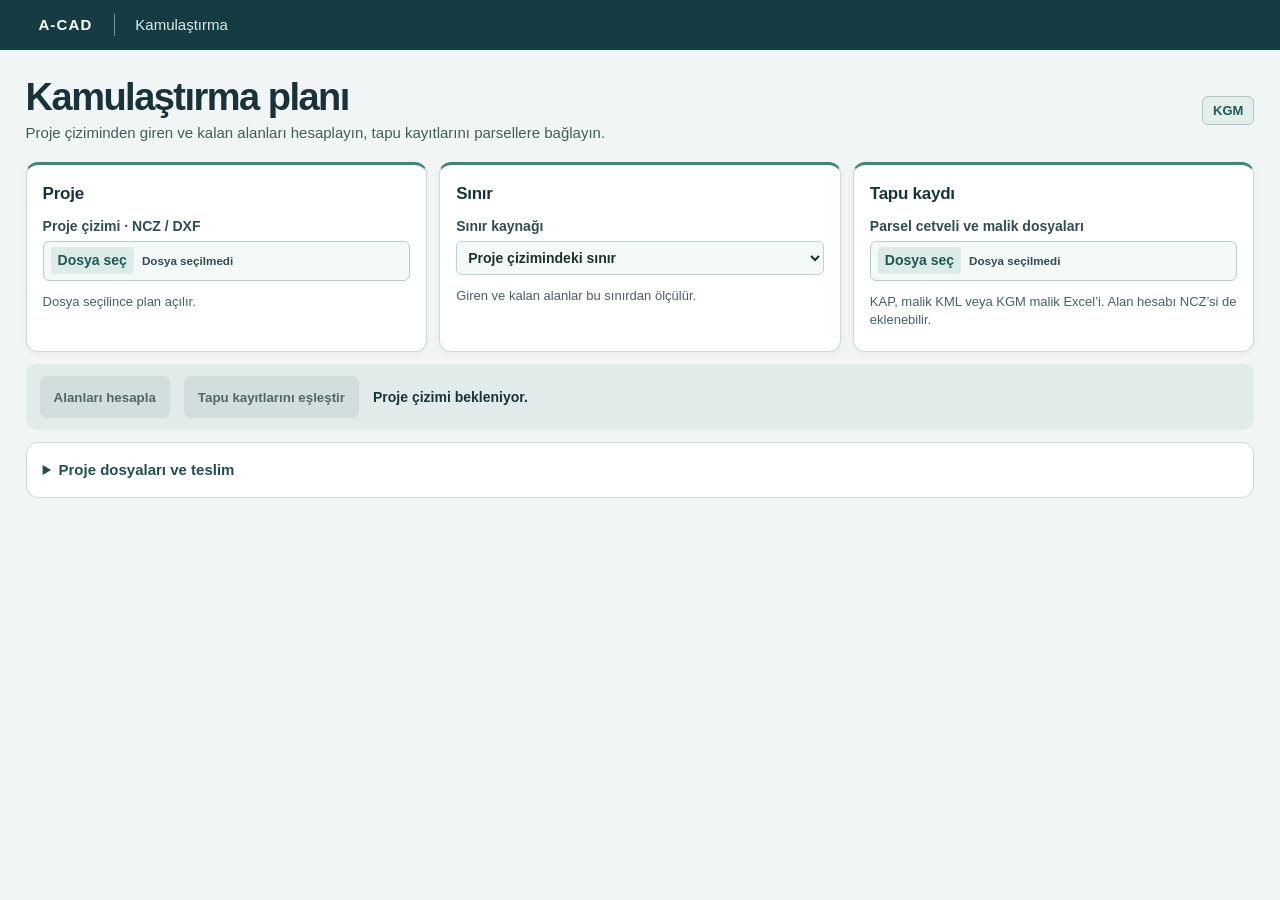
==== commit ed3dd709: "Kamulaştırmada NCZ/DXF açılışını, plandan sınır seçimini ve GES araçlarını düzelt" ====
--- a/kgm-sinir-projesi.html
+++ b/kgm-sinir-projesi.html
@@ -9,13 +9,13 @@
 html.embedded #sheetDialog[open]{position:static;width:100%;max-width:100%;max-height:none;margin:10px 0;padding:10px}#sheetDialog .toolrow>*{min-width:0}#sheetDialog .toolrow label{flex:1 1 110px}#sheetClose{margin-left:auto}#sheetSvg{max-height:540px}
 .picks{position:relative;display:flex;align-items:center;gap:8px;min-height:40px;padding:4px 7px;border:1px solid #b8cdca;border-radius:6px;background:#f4f8f7;margin:4px 0}.picks strong{border-radius:4px;padding:3px 7px;background:#dcebe8;white-space:nowrap;color:#1d5951}.picks small{overflow:hidden;text-overflow:ellipsis;white-space:nowrap}.picks input[type=file]{position:absolute;inset:0;margin:0;opacity:0;cursor:pointer;width:100%;height:100%}.picks:focus-within{outline:2px solid #298c80}
 #needsReview{display:flex;gap:6px;flex-wrap:wrap}#needsReview button{background:#f7eee2;color:#6f4b1f;min-height:32px;padding:4px 8px}
-</style><header><b>A-CAD</b><span>Kamulaştırma</span></header><main>
+</style><style>#sourceCard{margin:10px 0;padding:12px;background:white;border:1px solid #bcd0cd;border-radius:10px}#sourceTitle{overflow-wrap:anywhere}#sourceCard .titlebar{flex-wrap:wrap;gap:6px;margin:0 0 8px}#sourceCount{font-size:13px;color:#456462}.sourceActions{display:flex;gap:5px}.sourceActions button{padding:7px 10px}.sourceActions button:focus-visible{outline:3px solid #4a8d86}#sourceCanvas{display:block;width:100%;height:clamp(195px,32vw,365px);touch-action:none;border-radius:6px}#layerSettings label{display:inline-block;margin-right:12px}.work:has(#editor[hidden]){display:none}</style><header><b>A-CAD</b><span>Kamulaştırma</span></header><main>
 <div class="titlebar"><div><h1>Kamulaştırma planı</h1><p>Proje çiziminden giren ve kalan alanları hesaplayın, tapu kayıtlarını parsellere bağlayın.</p></div><span class="format">KGM</span></div>
 <section class="steps" aria-label="Proje girişleri">
-<article><h2>Proje</h2><label>Proje çizimi · NCZ<input type="file" id="cad" accept=".ncz"></label><p>Kapalı ana parselleri içeren kadastro veya proje çizimi.</p></article>
-<article><h2>Sınır</h2><label>Sınır kaynağı<select id="borderSource"><option value="project">Projedeki KAM_SINIR</option><option value="file">Ayrı sınır çizimi</option></select></label><label id="borderFileRow" hidden>Sınır çizimi · NCZ<input type="file" id="borderFile" accept=".ncz"></label><label id="layerRow" hidden>Sınır tabakası<select id="borderLayer"></select></label><p>Giren ve kalan alanlar bu sınırdan ölçülür.</p></article>
+<article><h2>Proje</h2><label>Proje çizimi · NCZ / DXF<input type="file" id="cad" accept=".ncz,.dxf"></label><p>Dosya seçilince plan açılır.</p></article>
+<article><h2>Sınır</h2><label>Sınır kaynağı<select id="borderSource"><option value="project">Proje çizimindeki sınır</option><option value="file">Ayrı sınır çizimi</option><option value="picked" disabled>Plandan seçilen sınır</option><option value="cks">CKS’deki giren parçalardan</option></select></label><div id="cksRow" hidden><label>Alan hesabı · CKS<input type="file" id="cksFiles" accept=".cks" multiple></label><label>Giren parçaların tabakası<select id="enteredLayer"></select></label></div><label id="borderFileRow" hidden>Sınır çizimi · NCZ / DXF<input type="file" id="borderFile" accept=".ncz,.dxf"></label><label id="layerRow" hidden>Sınır tabakası<select id="borderLayer"></select></label><p>Giren ve kalan alanlar bu sınırdan ölçülür.</p></article>
 <article id="refs"><h2>Tapu kaydı</h2><label>Parsel cetveli ve malik dosyaları<input id="ref" type="file" multiple accept=".kap,.kml,.xls,.xlsx,.ncz"></label><p>KAP, malik KML veya KGM malik Excel’i. Alan hesabı NCZ’si de eklenebilir.</p></article></section>
-<div class="actionbar"><button id="run" disabled>Alanları hesapla</button><button id="check" disabled>Tapu kayıtlarını eşleştir</button><div><div role="status" aria-live="polite" id="status">Proje çizimi bekleniyor.</div><div id="log" role="status"></div></div></div>
+<details id="layerSettings" hidden><summary>Hesap tabakaları</summary><label>Ana parseller<select id="parcelLayer"></select></label><label>Projedeki sınır<select id="projectBorder"></select></label></details><section id="sourceCard" hidden><div class="titlebar"><div><b id="sourceTitle"></b><div id="sourceCount"></div></div><div class="sourceActions"><button id="sourcePick" aria-pressed="false">Plandan sınır seç</button><button id="sourceMinus" aria-label="Uzaklaş">−</button><button id="sourcePlus" aria-label="Yaklaş">+</button><button id="sourceFit">Tümünü göster</button></div></div><canvas id="sourceCanvas" aria-label="Kaynak proje çizimi"></canvas><div id="pickInfo" role="status"></div><div id="hitOptions" hidden><select id="hitList" aria-label="Sınır adayı"></select><button id="hitUse">Seçilen sınırı kullan</button></div></section><div class="actionbar"><button id="run" disabled>Alanları hesapla</button><button id="check" disabled>Tapu kayıtlarını eşleştir</button><div><div role="status" aria-live="polite" id="status">Proje çizimi bekleniyor.</div><div id="log" role="status"></div></div></div>
 <article class="work"><h2>Parsel planı</h2><label>Görünüm<select id="which" disabled><option>Proje bütünü</option></select></label><svg id="map" viewBox="0 0 660 310" role="img" aria-label="Kamulaştırma sınırı ve kesilen parseller"></svg><div class="legend"><span><i class="key" style="background:#166854"></i>Sınır</span><span><i class="key" style="background:#e8a36c"></i>Giren</span><span><i class="key" style="background:#dce4d8"></i>Kalan</span><span><i class="key" style="background:#87baca"></i>Yol / dere</span></div><div class="metrics"><div class="metric">Ana parsel<b id="v1">—</b></div><div class="metric">Giren alan<b id="v2">—</b></div><div class="metric">Kalan alan<b id="v3">—</b></div></div><div id="editor" hidden><div class="toolrow"><label>Plan aracı<select id="mode"><option value="bak">İncele</option><option value="sinir">Sınır köşesini taşı</option><option value="yazi">Parsel yazısını taşı</option></select></label><button id="undo" disabled>Geri al</button><button id="redo" disabled>Yinele</button></div><p id="modeHint"></p><div id="xyArea" hidden><label>Y · Doğu (m)<input id="east" type="number" step="any"></label><label>X · Kuzey (m)<input id="nord" type="number" step="any"></label><button id="xyApply">Köşeyi uygula</button></div>
 <details id="ownerArea" hidden><summary>Malik ve hisseler</summary><div id="owners"></div><button id="ownerAdd">Malik ekle</button> <button id="ownerApply">Malikleri uygula</button></details>
 <details><summary>Pafta · kuzey oku konumu</summary><div class="toolrow"><label>Yatay (mm)<input type="number" id="northX" min="-4" max="4" step=".5" value="0"></label><label>Aşağı (mm)<input type="number" id="northY" min="-3" max="3" step=".5" value="0"></label><button id="northApply">Konumu uygula</button></div></details>
@@ -2179,7 +2179,7 @@
   }
   return result;
  }
- return {run,compare,balance,area};
+ return {run,compare,balance,area,contains,border,region};
 })();
 </script><script>/* All print formats consume these millimetre coordinates, including the reserved compass cell. */
 const KamPaper=(()=>{
@@ -2339,16 +2339,240 @@
 </script><script>(()=>{
 const $=id=>document.getElementById(id),n=x=>x.toLocaleString('tr-TR',{minimumFractionDigits:2,maximumFractionDigits:2}),ns='http://www.w3.org/2000/svg';let measured=null,current=null,proof=null,seq=0,loadEpoch=0;
 function clear(){document.body.classList.remove('loaded');stopEdit();busy=false;pointSelection=null;proof=null;$('zipstatus').textContent='';++seq;current=measured=null;$('zip').disabled=true;$('run').disabled=!$('cad').files.length;$('check').disabled=$('out').disabled=$('which').disabled=true;$('checks').hidden=true;$('which').replaceChildren(new Option('Proje bütünü',''));$('map').replaceChildren();for(const k of ['details','log'])$(k).textContent='';for(const k of ['v1','v2','v3'])$(k).textContent='—';$('status').textContent=$('cad').files.length?'Hesaba hazır.':'Proje çizimi bekleniyor.';}
-function inputChanged(){++loadEpoch;clear();const missing=$('borderSource').value==='file'&&(!boundaryDrawing||!$('borderLayer').value);$('run').disabled=!$('cad').files.length||missing;if(missing)$('status').textContent=$('borderFile').files.length?'Sınır tabakasını seçin.':'Ayrı sınır çizimini seçin.';}
+function sourceReady(){return sourceModel&&sourceFile===$('cad').files[0]&&$('parcelLayer').value&&($('borderSource').value==='picked'?pickedRings?.length:$('borderSource').value==='cks'?$('cksFiles').files.length&&$('enteredLayer').value:$('borderSource').value==='file'?boundaryDrawing&&$('borderLayer').value:$('projectBorder').value);}
+function inputChanged(){++loadEpoch;clear();$('run').disabled=!sourceReady();if(!sourceModel)return;
+ $('status').textContent=!$('parcelLayer').value?'Çizim açıldı. Hesap tabakalarından ana parselleri seçin.':sourceReady()?'Çizim açıldı. Alan hesabına hazır.':$('borderSource').value==='cks'?'CKS dosyalarını ve giren parça tabakasını seçin.':$('borderSource').value==='file'?'Ayrı sınır çizimini ve tabakasını seçin.':'Çizim açıldı. Hesap tabakalarından sınırı seçin veya ayrı sınır çizimini yükleyin.';}
 const refreshPicks=()=>{for(const input of document.querySelectorAll('.picks input')){const names=Array.from(input.files,f=>f.name),out=input.previousElementSibling;out.textContent=names.length>1?names.length+' dosya':names[0]||'Dosya seçilmedi';out.title=names.join(' · ');}};
  for(const input of document.querySelectorAll('.steps input[type=file]')){const box=document.createElement('span'),action=document.createElement('strong'),name=document.createElement('small');box.className='picks';action.textContent='Dosya seç';input.before(box);box.append(action,name,input);input.addEventListener('change',refreshPicks);}
- refreshPicks();$('cad').onchange=inputChanged;let boundaryDrawing=null,borderRead=0;
+ let sourceFile=null,sourceModel=null,sourceToken=0;
+async function readDrawing(file){
+ const bytes=await file.arrayBuffer();
+ let model;
+ if(/\.dxf$/i.test(file.name)){
+  let text;try{text=new TextDecoder('utf-8',{fatal:true}).decode(bytes);}catch{text=new TextDecoder('windows-1254').decode(bytes);}
+  if(text.startsWith('AutoCAD Binary DXF'))throw Error('İkili DXF okunamadı. Çizimi metin (ASCII) DXF olarak kaydedin.');
+  model=K.parseDXF(text);
+ }else if(/\.ncz$/i.test(file.name))model=K.parseNCZ(bytes);
+ else throw Error('Proje çizimi olarak NCZ veya DXF seçin.');
+ if(!['lines','polys','faces','points','textList'].some(key=>model[key]?.length))throw Error(file.name+' içinde okunabilir çizim nesnesi bulunamadı.');
+ return model;
+}
+const sourceCanvas=$('sourceCanvas'),pen=sourceCanvas.getContext('2d');
+let extent=null,camera=null,request=0,hold=null;
+function eachShape(model,cb){
+ for(const g of model.lines)cb(g.pts,g.lay,false);
+ for(const g of model.polys)cb(g.pts,g.lay,g.closed);
+ for(const g of model.faces||[])cb(g.p,g.lay,true);
+}
+let pickedRings=null,picking=false,hitChoices=[],incomingBoundary=null;
+function pickOn(on){picking=on;$('sourcePick').setAttribute('aria-pressed',String(on));sourceCanvas.style.cursor=on?'crosshair':'grab';if(!on){hitChoices=[];$('hitOptions').hidden=true;}}
+function applyPicked(rings,title){
+ if(!sourceModel)return;const clean=rings.map(pts=>({lay:'KAM_SINIR',closed:true,pts:pts.map(p=>p.slice(0,2))}));
+ const region=KgmOlcu.border({lines:[],polys:clean});pickedRings=clean;
+ $('borderSource').value='picked';$('borderSource').onchange();pickOn(false);
+ $('pickInfo').textContent=title+' · '+n(KgmOlcu.area(region.shape))+' m²';scheduleSource();
+}
+window.addEventListener('kam:use-boundary',e=>{const d=e.detail;if(d.file!==$('cad').files[0])return;if(sourceFile!==d.file){incomingBoundary=d;return;}try{applyPicked(d.rings,'CAD ekranından seçilen sınır');}catch(error){$('pickInfo').textContent=error.message;}});
+function acceptHit(i){
+ const p=hitChoices[i];if(!p)return;
+ try{let rings;
+ if(p.closed||p.pts.length>=4&&p.pts[0][0]===p.pts.at(-1)[0]&&p.pts[0][1]===p.pts.at(-1)[1])rings=[p.pts];
+ else{const parts=[...sourceModel.lines,...sourceModel.polys].filter(q=>q.lay===p.lay).map(q=>({...q,lay:'KAM_SINIR'}));rings=KgmOlcu.border({lines:parts,polys:[]}).shape.flat();}
+ applyPicked(rings,p.lay);
+ }catch(e){$('pickInfo').textContent=e.message;}
+}
+function hitAt(e){
+ const box=sourceCanvas.getBoundingClientRect(),s=scaleFor(box.width,box.height);
+ const px=camera.x+(e.clientX-box.left-box.width/2)/s,py=camera.y-(e.clientY-box.top-box.height/2)/s;
+ const hits=[];
+ for(const p of [...sourceModel.lines,...sourceModel.polys]){
+  let best=Infinity;for(let k=0;k<p.pts.length-(p.closed?0:1);k++){
+   const a=p.pts[k],b=p.pts[(k+1)%p.pts.length],dx=b[0]-a[0],dy=b[1]-a[1],d=dx*dx+dy*dy;if(!d)continue;
+   const u=Math.max(0,Math.min(1,((px-a[0])*dx+(py-a[1])*dy)/d));best=Math.min(best,Math.hypot(px-a[0]-u*dx,py-a[1]-u*dy)*s);
+  }if(best<=12)hits.push({p,best});
+ }hits.sort((a,b)=>a.best-b.best);
+ hitChoices=hits.filter(h=>h.best<=hits[0].best+2).map(h=>h.p);
+ const list=$('hitList');list.replaceChildren(...hitChoices.map((p,i)=>new Option(p.lay+' · '+(p.nativeName||p.pts.length+' köşe')+' ('+(i+1)+')',String(i))));
+ $('hitOptions').hidden=hitChoices.length<2;
+ if(hitChoices.length===1)acceptHit(0);else $('pickInfo').textContent=hitChoices.length?'Üst üste çizgiler var. Sınırı listeden seçin.':'Çizgi bulunamadı. Yaklaşıp sınır kenarına dokunun.';
+}
+$('hitUse').onclick=()=>acceptHit(Number($('hitList').value));
+$('sourcePick').onclick=()=>{pickOn(!picking);$('pickInfo').textContent=picking?'Sınırın kenarına dokunun.':'';};
+let clickStart;sourceCanvas.addEventListener('pointerdown',e=>clickStart=[e.clientX,e.clientY]);
+sourceCanvas.addEventListener('pointerup',e=>{if(picking&&clickStart&&Math.hypot(e.clientX-clickStart[0],e.clientY-clickStart[1])<5)hitAt(e);clickStart=null;});
+
+function fitSource(){
+ if(!extent)return;
+ const [l,b,r,t]=extent;camera={x:(l+r)/2,y:(b+t)/2,zoom:1};scheduleSource();
+}
+function scheduleSource(){if(!request)request=requestAnimationFrame(()=>{request=0;paintSource();});}
+function scaleFor(w,h){return Math.min((w-24)/Math.max(.001,extent[2]-extent[0]),(h-24)/Math.max(.001,extent[3]-extent[1]))*camera.zoom;}
+function paintSource(){
+ if(!sourceModel||!camera||!sourceCanvas.clientWidth)return;
+ const w=sourceCanvas.clientWidth,h=sourceCanvas.clientHeight,dpr=Math.min(devicePixelRatio||1,2);
+ sourceCanvas.width=Math.round(w*dpr);sourceCanvas.height=Math.round(h*dpr);pen.setTransform(dpr,0,0,dpr,0,0);
+ const scale=scaleFor(w,h),x=e=>w/2+(e-camera.x)*scale,y=n=>h/2-(n-camera.y)*scale;
+ pen.fillStyle='#f6f9f7';pen.fillRect(0,0,w,h);
+ const layers=new Map();
+ eachShape(sourceModel,(pts,layer,closed)=>{
+  if(!pts?.length)return;let path=layers.get(layer);if(!path){path=new Path2D();layers.set(layer,path);}
+  path.moveTo(x(pts[0][0]),y(pts[0][1]));for(let i=1;i<pts.length;i++)path.lineTo(x(pts[i][0]),y(pts[i][1]));if(closed)path.closePath();
+ });
+ const border=$('projectBorder').value;
+ for(const [layer,path] of [...layers].sort(([a],[b])=>Number(a===border)-Number(b===border))){
+  pen.lineWidth=layer===border?2:1;pen.strokeStyle=layer===border?'#ad4837':layer===$('parcelLayer').value?'#236458':'#87949c';pen.stroke(path);
+ }
+ if(pickedRings&&$('borderSource').value==='picked'){pen.lineWidth=3;pen.strokeStyle='#a63631';for(const p of pickedRings){pen.beginPath();p.pts.forEach((q,i)=>i?pen.lineTo(x(q[0]),y(q[1])):pen.moveTo(x(q[0]),y(q[1])));pen.closePath();pen.stroke();}}
+ pen.fillStyle='#334f57';for(const p of sourceModel.points||[])pen.fillRect(x(p.e)-1,y(p.y)-1,2,2);
+ pen.font='11px sans-serif';for(const t of sourceModel.textList||[]){const px=x(t.e),py=y(t.y);if(px<0||px>w||py<0||py>h)continue;if(camera.zoom>=3||layers.size===0||t.lay==='PARSEL_NO')pen.fillText(t.s||'',px,py);}
+}
+function zoomSource(factor){if(camera){camera.zoom=Math.max(.25,Math.min(1024,camera.zoom*factor));scheduleSource();}}
+$('sourceFit').onclick=fitSource;$('sourcePlus').onclick=()=>zoomSource(1.6);$('sourceMinus').onclick=()=>zoomSource(1/1.6);
+sourceCanvas.onpointerdown=e=>{if(!camera)return;sourceCanvas.setPointerCapture(e.pointerId);hold={id:e.pointerId,x:e.clientX,y:e.clientY};};
+sourceCanvas.onpointermove=e=>{if(hold?.id!==e.pointerId)return;const s=scaleFor(sourceCanvas.clientWidth,sourceCanvas.clientHeight);camera.x-=(e.clientX-hold.x)/s;camera.y+=(e.clientY-hold.y)/s;hold.x=e.clientX;hold.y=e.clientY;scheduleSource();};
+sourceCanvas.onlostpointercapture=()=>{hold=null;};new ResizeObserver(scheduleSource).observe(sourceCanvas);
+function optionsFor(id,names,preferred){
+ const pick=$(id);pick.replaceChildren(new Option('Tabaka seçin',''),...names.map(n=>new Option(n,n)));pick.value=preferred.find(n=>names.includes(n))||'';
+}
+function installProject(f,d){
+ sourceFile=f;sourceModel=d;pickedRings=null;pickOn(false);$('pickInfo').textContent='';if($('borderSource').value==='picked')$('borderSource').value='project';
+ let l=Infinity,b=Infinity,r=-Infinity,t=-Infinity;
+ const grow=(x,y)=>{if(Number.isFinite(x)&&Number.isFinite(y)){l=Math.min(l,x);r=Math.max(r,x);b=Math.min(b,y);t=Math.max(t,y);}};
+ eachShape(d,pts=>{for(const p of pts||[])grow(p[0],p[1]);});
+ for(const p of [...d.points,...d.textList])grow(p.e,p.y);
+ if(!Number.isFinite(l))throw Error('Çizimde gösterilecek sonlu koordinat bulunamadı.');
+ extent=[l,b,r,t];const names=list=>[...new Set(list.map(p=>p.lay))].sort((a,b)=>a.localeCompare(b,'tr'));
+ optionsFor('enteredLayer',names(d.polys.filter(p=>p.closed)),['ALN_KAM','KAD_B','KAM_GIREN']);
+ optionsFor('parcelLayer',names(d.polys.filter(p=>p.closed)),['KAD_ALN','KAD_ALAN','ALN_ESKI']);
+ optionsFor('projectBorder',names([...d.polys,...d.lines]),['KAM_SINIR','PRO_KAMSIN']);
+ $('sourceCard').hidden=false;$('layerSettings').hidden=false;$('sourceTitle').textContent=f.name;
+ $('sourceCount').textContent=[d.lines.length+' çizgi',d.polys.length+' çoklu çizgi',d.points.length+' nokta',d.textList.length+' yazı'].join(' · ');
+ fitSource();refreshPicks();if(incomingBoundary?.file===f){const data=incomingBoundary;incomingBoundary=null;applyPicked(data.rings,'CAD ekranından seçilen sınır');}
+}
+async function openProject(){
+ const ticket=++sourceToken,f=$('cad').files[0];sourceModel=sourceFile=extent=camera=null;$('sourceCard').hidden=$('layerSettings').hidden=true;inputChanged();$('run').disabled=true;
+ if(!f)return;$('status').textContent=f.name+' okunuyor…';
+ try{const d=await readDrawing(f);if(ticket!==sourceToken)return;installProject(f,d);inputChanged();if(!$('run').disabled)$('status').textContent='Çizim açıldı. Alan hesabına hazır.';}
+ catch(err){if(ticket!==sourceToken)return;sourceModel=sourceFile=null;$('run').disabled=true;$('status').textContent=err.message;}
+}
+function kmReadCks(text) {
+  const coords = new Map(), rings = [];
+  const numeric = s => /^[+-]?\d+(?:[.,]\d+)?$/.test(s);
+  const num = s => Number(s.replace(",", "."));
+  let inAreas = false, current = null, titleArea = null;
+  for (const line of text.split(/\r?\n/)) {
+    const cells = line.trim().split(/[³│|]/).slice(1, -1).map(s => s.trim());
+    if (!cells.length) continue;
+    if (cells[0] === "Ada/Parsel") { inAreas = true; continue; }
+    if (!inAreas && cells.length === 6) {
+      for (const i of [0, 3]) {
+        if (!cells[i] || !numeric(cells[i+1]) || !numeric(cells[i+2])) continue;
+        const xy = [num(cells[i+1]), num(cells[i+2])], prev = coords.get(cells[i]);
+        if (prev && (prev[0] !== xy[0] || prev[1] !== xy[1])) throw Error("Çelişkili nokta: " + cells[i]);
+        coords.set(cells[i], xy);
+      }
+    } else if (inAreas && cells.length === 5) {
+      const [id, names, area, adjustment, balanced] = cells;
+      if (id === "Tapu Alanı" && numeric(names)) titleArea = num(names);
+      if (names === "TOPLAM") { current = null; continue; }
+      if (id) {
+        current = null;
+        if (!numeric(area) || !numeric(adjustment) || !numeric(balanced)) continue;
+        if (rings.some(r => r.id === id)) throw Error("Çift alan adı: " + id);
+        current = {id, names:[], source:num(area), adjustment:num(adjustment), balanced:num(balanced)};
+        rings.push(current);
+      }
+      if (current) current.names.push(...names.split(",").map(s => s.trim()).filter(Boolean));
+    }
+  }
+  if (!rings.length) throw Error("Koordine özet ve alan tablosu okunamadı.");
+  for (const r of rings) {
+    r.xy = r.names.map(n => { if (!coords.has(n)) throw Error(r.id + " · eksik nokta " + n); return coords.get(n); });
+    if (new Set(r.names).size < 3) throw Error(r.id + " · en az üç köşe gerekli.");
+    const [ox,oy] = r.xy[0];
+    let twice = 0;
+    for (let i=0;i<r.xy.length;i++) {
+      const [x,y] = r.xy[i], [nx,ny] = r.xy[(i+1)%r.xy.length];
+      twice += (x-ox)*(ny-oy) - (nx-ox)*(y-oy);
+    }
+    r.calculated = Math.abs(twice)/2;
+  }
+  return {id:rings[0].id,titleArea,rings};
+}
+async function cksModel(d){
+ const inputs=[...$('cksFiles').files],parents=[],pieces=[],seen=new Set(),checks=[];
+ const idKey=s=>String(s||'').trim().replace(/^(\d+)\/(\d+)/,'$1_$2');
+ function match(r,layer){
+  const found=d.polys.filter(p=>p.closed&&p.lay===layer&&idKey(p.nativeName)===idKey(r.id));
+  if(found.length!==1)throw Error(r.id+' için '+layer+' tabakasında tek bir adlandırılmış alan gerekli.');
+  const p=found[0],pts=p.pts.map(v=>v.slice(0,2)),area=KgmOlcu.area([[pts]]);
+  if(Math.abs(area-r.source)>.00501)throw Error(r.id+' · NCZ alanı ile CKS hesap alanı uyuşmuyor.');
+  const same=(a,b)=>Math.abs(a[0]-b[0])<=.00501&&Math.abs(a[1]-b[1])<=.00501;
+  if(!pts.every(v=>r.xy.some(q=>same(v,q)))||!r.xy.every(q=>pts.some(v=>same(v,q))))throw Error(r.id+' · CKS köşeleri kaynak geometri ile uyuşmuyor.');
+  checks.push({parsel:r.id,cks:r.source,basiliKoordinattan:r.calculated,sayisalCizimden:area});return p;
+ }
+ for(const f of inputs){
+  const bytes=await f.arrayBuffer();let text;try{text=new TextDecoder('utf-8',{fatal:true}).decode(bytes);}catch{text=new TextDecoder('windows-1254').decode(bytes);}
+  const book=kmReadCks(text),id=idKey(book.id);
+  if(!/^\d+_\d+$/.test(id)||seen.has(id))throw Error('CKS dosyalarında eksik veya yinelenen ada/parsel var.');seen.add(id);
+  parents.push({...match(book.rings[0],$('parcelLayer').value),lay:'KAD_ALN'});
+  const enter=book.rings.filter(r=>idKey(r.id).startsWith(id+'/')&&/^B\d*$/i.test(r.id.split('/').at(-1)));
+  if(!enter.length)throw Error(id+' için CKS’de giren B parçası yok.');
+  for(const r of enter)pieces.push([match(r,$('enteredLayer').value).pts.map(p=>p.slice(0,2))]);
+ }
+ if(!parents.length)throw Error('Alan hesabı CKS dosyalarını seçin.');
+ let shape=[];for(const p of pieces)shape=polygonClipping.union(shape,p);
+ const bound=shape.flatMap(p=>p.map(pts=>({lay:'KAM_SINIR',closed:true,pts})));
+ return {lines:[],polys:[...parents,...bound],points:[],cks:checks};
+}
+
+window.kamSourceParts=async function(file){
+ const d=file===sourceFile?sourceModel:await readDrawing(file);
+ const parcels=new Map(),parts=new Map(),roads=[];
+ const add=(map,key,ring)=>{if(!map.has(key))map.set(key,[]);map.get(key).push(ring);};
+ for(const p of d.polys){if(!p.closed)continue;const id=(p.nativeName||'').replace(/^(\d+)_(\d+)/,'$1/$2'),xy=p.pts.map(q=>q.slice(0,2));
+ if(!xy.length)continue;if(xy[0][0]!==xy.at(-1)[0]||xy[0][1]!==xy.at(-1)[1])xy.push(xy[0]);
+ if(['KAD_ALN','KAD_ALAN'].includes(p.lay)&&/^\d+\/\d+$/.test(id))add(parcels,id,xy);
+ else if(['KAD_YOL','KAD_DERE'].includes(p.lay))roads.push([xy]);
+ else if(!/[İI]RT[İI]FAK/i.test(p.lay)&&/^\d+\/\d+\/B\d*$/i.test(id))add(parts,id,xy);
+ }
+ if(!parts.size)throw Error('Çizimde adlandırılmış giren B parçaları bulunamadı.');
+ let union=[];for(const [id,rings] of parts){const parent=parcels.get(id.split('/').slice(0,2).join('/'));if(!parent)throw Error(id+' ana parseli bulunamadı.');
+ const shape=KgmOlcu.region(rings),outer=KgmOlcu.region(parent);if(KgmOlcu.area(polygonClipping.difference(shape,outer))>.02)throw Error(id+' giren parçası ana parselin dışına taşıyor.');union=polygonClipping.union(union,shape);}
+ for(const road of roads)union=polygonClipping.union(union,road);if(union.some(poly=>poly.length>1))throw Error('Kaynak parçaların birleşiminde iç boşluk var. Özgün sınır tabakasını seçin.');return union.map(poly=>poly[0]);
+};
+window.kamCalculateSelection=async function(file,rings){
+ if(!file||!rings?.length)throw Error('Önce proje çizimi ve kapalı sınır gerekli.');
+ const field=$('cad');
+ if(field.files[0]!==file){assign(field,[file]);await openProject();}
+ if(!sourceModel||sourceFile!==field.files[0])throw Error('Proje açma tamamlanamadı.');
+ applyPicked(rings,'CAD ekranından seçilen sınır');await $('run').onclick();
+ if(!current)throw Error($('status').textContent);
+ return {count:current.rows.length,area:$('v2').textContent};
+};
+function calculationModel(d){
+ const parcels=$('parcelLayer').value,border=$('borderSource').value==='project'?$('projectBorder').value:null;
+ if(!parcels)throw Error('Ana parsel tabakasını seçin.');
+ if(parcels===border)throw Error('Ana parseller ve sınır için farklı tabakalar seçin.');
+ const labels=d.textList.filter(t=>/^\d+[\/_]\d+$/.test(t.s?.trim()));
+ const mapped=d.polys.filter(p=>p.lay===parcels||p.lay===border||['KAD_YOL','KAD_DERE','PL_EKSEN'].includes(p.lay)).map(p=>{
+  if(p.lay===border)return {...p,lay:'KAM_SINIR'};
+  if(p.lay!==parcels)return p;
+  if(p.nativeName||!p.closed)return {...p,lay:'KAD_ALN'};
+  const ids=new Set(labels.filter(t=>KgmOlcu.contains([p.pts],[t.e,t.y])).map(t=>t.s.trim().replace('_','/')));
+  return {...p,lay:'KAD_ALN',nativeName:ids.size===1?[...ids][0]:''};
+ });
+ return lightModel({...d,polys:mapped,lines:d.lines.filter(p=>p.lay===border).map(p=>({...p,lay:'KAM_SINIR'}))});
+}
+for(const id of ['projectBorder','parcelLayer','cksFiles','enteredLayer'])$(id).onchange=()=>{inputChanged();scheduleSource();};
+
+ refreshPicks();$('cad').onchange=openProject;let boundaryDrawing=null,borderRead=0;
 function resetBoundaryDrawing(){++borderRead;boundaryDrawing=null;$('borderFile').value='';$('borderLayer').replaceChildren();$('layerRow').hidden=true;}
 $('borderFile').onchange=async()=>{
  const ticket=++borderRead,file=$('borderFile').files[0];boundaryDrawing=null;$('borderLayer').replaceChildren();$('layerRow').hidden=true;inputChanged();
  if(!file)return;
  $('run').disabled=true;$('status').textContent='Sınır tabakaları okunuyor…';
- try{const d=K.parseNCZ(await file.arrayBuffer());if(ticket!==borderRead)return;
+ try{const d=await readDrawing(file);if(ticket!==borderRead)return;
   const names=[...new Set([...d.lines,...d.polys].map(v=>v.lay).filter(Boolean))].sort((a,b)=>a.localeCompare(b,'tr'));
   if(!names.length)throw Error('Sınır çiziminde çizgi veya çokgen tabakası bulunamadı.');
   boundaryDrawing={lines:d.lines,polys:d.polys};$('borderLayer').replaceChildren(new Option('Sınır tabakasını seçin',''),...names.map(n=>new Option(n,n)));
@@ -2357,7 +2581,7 @@
 };
 $('borderLayer').onchange=inputChanged;
 
-$('borderSource').onchange=()=>{$('borderFileRow').hidden=$('borderSource').value!=='file';if($('borderFileRow').hidden)resetBoundaryDrawing();inputChanged();};$('ref').onchange=()=>{++loadEpoch;++seq;++generation;busy=false;registers=null;proof=null;current=measured?compose(measured,state):null;$('run').disabled=!!current||!$('cad').files.length||$('borderSource').value==='file'&&(!boundaryDrawing||!$('borderLayer').value);$('check').disabled=!measured||!$('ref').files.length;$('log').textContent=$('ref').files.length?'Kayıtlar seçildi. '+(measured?'Eşleştirmeyi çalıştırın.':'Alan hesabıyla birlikte eşleştirilecek.') : '';if(current)show();};
+$('borderSource').onchange=()=>{$('cksRow').hidden=$('borderSource').value!=='cks';$('borderFileRow').hidden=$('borderSource').value!=='file';if($('borderFileRow').hidden)resetBoundaryDrawing();inputChanged();};$('ref').onchange=()=>{++loadEpoch;++seq;++generation;busy=false;registers=null;proof=null;current=measured?compose(measured,state):null;$('run').disabled=!!current||!sourceReady();$('check').disabled=!measured||!$('ref').files.length;$('log').textContent=$('ref').files.length?'Kayıtlar seçildi. '+(measured?'Eşleştirmeyi çalıştırın.':'Alan hesabıyla birlikte eşleştirilecek.') : '';if(current)show();};
 function show(){refreshPicks();document.body.classList.add('loaded');$('zip').disabled=false;const r=current.rows.find(p=>p.id===$('which').value),rows=r?[r]:current.rows,svg=$('map');svg.replaceChildren();
  const frame=r?r.shape:current.border.shape,all=frame.flat(2),xx=all.map(p=>p[0]),yy=all.map(p=>p[1]),x=Math.min(...xx),y=Math.min(...yy),w=Math.max(...xx)-x,h=Math.max(...yy)-y,s=Math.min(620/(w||1),278/(h||1));
  view={x:x+w/2,y:y+h/2,s};$('northX').value=state.north[0];$('northY').value=state.north[1];const transform=p=>[(330+(p[0]-x-w/2)*s).toFixed(2),(155-(p[1]-y-h/2)*s).toFixed(2)].join(' ');
@@ -2373,12 +2597,12 @@
 }
 $('map').addEventListener('click',ev=>{const id=ev.target.dataset.parcel;if(id&&$('mode').value==='bak'&&$('which').value!==id){$('which').value=id;$('which').onchange();}});
 $('which').onchange=()=>{pointSelection=null;show();};
-async function runGeometry(){clear();const ticket=seq,f=$('cad').files[0];$('run').disabled=true;$('status').textContent='Çizim okunuyor…';try{const data=await f.arrayBuffer();if(ticket!==seq)return;const raw=lightModel(window.K.parseNCZ(data));if($('borderSource').value==='file'){
+async function runGeometry(){clear();const ticket=seq,f=$('cad').files[0];$('run').disabled=true;$('status').textContent='Çizim okunuyor…';try{if(sourceFile!==f){const d=await readDrawing(f);if(ticket!==seq)return;installProject(f,d);}const raw=$('borderSource').value==='cks'?await cksModel(sourceModel):calculationModel(sourceModel);if(ticket!==seq)return;if($('borderSource').value==='picked'){if(!pickedRings)throw Error('Plandan bir sınır seçin.');raw.polys=raw.polys.filter(p=>p.lay!=='KAM_SINIR').concat(pickedRings);raw.lines=[];}if($('borderSource').value==='file'){
  const file=$('borderFile').files[0];if(!file)throw Error('Ayrı sınır çizimini seçin.');
  const layer=$('borderLayer').value;if(!boundaryDrawing||!layer)throw Error('Sınır tabakasını seçin.');
  const pieces=list=>list.filter(p=>p.lay===layer).map(p=>({...p,lay:'KAM_SINIR'}));
  raw.lines=pieces(boundaryDrawing.lines);raw.polys=raw.polys.filter(p=>p.lay!=='KAM_SINIR').concat(pieces(boundaryDrawing.polys));}
- rawModel=raw;const result=await calcShape(null);if(ticket!==seq)return;measured=current=result;$('which').replaceChildren(new Option('Proje bütünü',''),...result.rows.map(r=>new Option(r.id,r.id)));$('status').textContent=result.rows.length+' ana parsel hesaplandı. '+(result.border.count-result.border.zero)+' sınır kenarı bağlandı.'+(result.border.zero?' '+result.border.zero+' sıfır uzunluklu kenar ölçü dışı.':'');$('which').disabled=$('out').disabled=false;$('check').disabled=!$('ref').files.length;show();}catch(e){if(ticket===seq)$('status').textContent=e.message;}finally{if(ticket===seq)$('run').disabled=!!current;}}
+ rawModel=raw;const result=await calcShape(null);if(ticket!==seq)return;if(raw.cks){result.cks=raw.cks;result.sinirKaynagi='CKS ile eşleşen sayısal B parçalarının birleşimi';}measured=current=result;$('which').replaceChildren(new Option('Proje bütünü',''),...result.rows.map(r=>new Option(r.id,r.id)));$('status').textContent=result.rows.length+' ana parsel hesaplandı. '+(result.border.count-result.border.zero)+' sınır kenarı bağlandı.'+(result.border.zero?' '+result.border.zero+' sıfır uzunluklu kenar ölçü dışı.':'');$('which').disabled=$('out').disabled=false;$('check').disabled=!$('ref').files.length;show();}catch(e){if(ticket===seq)$('status').textContent=e.message;}finally{if(ticket===seq)$('run').disabled=!!current||!sourceReady();}}
 $('run').onclick=async()=>{const epoch=loadEpoch;await runGeometry();if(epoch===loadEpoch&&measured&&$('ref').files.length)await $('check').onclick();};
 $('check').onclick=async()=>{const ticket=++seq;$('check').disabled=true;try{const kaps=[],kmls=[],models=[],books=[];for(const f of $('ref').files){const data=await f.arrayBuffer();if(seq!==ticket)return;if(/\.xlsx?$/i.test(f.name)){books.push(...await readBook(f,data));continue;}if(/\.ncz$/i.test(f.name)){models.push(window.K.parseNCZ(data));continue;}let t;try{t=new TextDecoder('utf-8',{fatal:true}).decode(data);}catch{t=new TextDecoder('windows-1254').decode(data);}if(/\.kap$/i.test(f.name))kaps.push(t);else if(/\.kml$/i.test(f.name))kmls.push(t);}
  if(seq!==ticket)return;if(!kaps.length&&(!books.length||kmls.length||models.length))throw Error('Malik KML veya alan hesabı NCZ için aynı mahallenin KAP dosyasını da seçin.');const previous=registers;try{registers={kaps,kmls,books,models:models.map(m=>({textList:m.textList.filter(t=>['TABLO','DE_M','DE_R'].includes(t.lay))}))};current=compose(measured,state);}catch(err){registers=previous;throw err;}const m=current.rows.reduce((s,r)=>s+(r.pieces?.length||0),0);$('log').textContent=(kaps.length?m+' parça karşılaştırıldı. ':'')+current.rows.reduce((a,r)=>a+(r.owners?.length||0),0)+' malik satırı eşleşti. '+current.rows.filter(r=>r.issues.length).length+' parselde kontrol notu.';show();}catch(e){if(ticket===seq){$('log').textContent=e.message;if(current)show();}}finally{if(ticket===seq)$('check').disabled=false;}};
@@ -2389,7 +2613,7 @@
  const data=await KgmTeslim.packfile(file);if(epoch!==loadEpoch)return;
  const inputs=[];for(const f of data.inputs){const b=KgmTeslim.bytes(f.data);if(await KgmTeslim.sha(b)!==f.sha)throw Error('Girdi doğrulanamadı.');inputs.push(new File([b],f.name.split('/').pop()));}
  const geo=inputs.filter((f,i)=>data.inputs[i].role==='project');if(geo.length!==1)throw Error('Teslim takımında tek ana çizim gerekli.');
- if(epoch!==loadEpoch)return;$('borderSource').value='project';resetBoundaryDrawing();$('borderFileRow').hidden=true;assign($('cad'),geo);assign($('ref'),inputs.filter(f=>f!==geo[0]));await runGeometry();if(!measured)throw Error('Takımın sınır hesabı tamamlanamadı.');await $('check').onclick();
+ if(epoch!==loadEpoch)return;++sourceToken;$('borderSource').value='project';resetBoundaryDrawing();$('cksRow').hidden=$('borderFileRow').hidden=true;assign($('cad'),geo);assign($('ref'),inputs.filter(f=>f!==geo[0]));await runGeometry();if(!measured)throw Error('Takımın sınır hesabı tamamlanamadı.');await $('check').onclick();
  if(epoch!==loadEpoch)return;if(!current?.unmatched)throw Error('Parsel ve malik cetvelleri doğrulanamadı.');proof=data;$('zip').textContent='Kontrol ZIP’ini indir';$('zipstatus').textContent=data.files.length+' teslim dosyası hazır.';
  }catch(e){if(epoch===loadEpoch)$('zipstatus').textContent=e.message;}};
 $('zip').onclick=async()=>{if(!current||busy||drag)return;const epoch=seq;$('zip').disabled=true;$('zipstatus').textContent='Çizimler ve cetveller hazırlanıyor…';try{const changed=activeEdit();const product=await KgmTeslim.outputs(current,changed?null:proof,[$('cad').files[0],...$('ref').files],changed?{format:'ACAD-KAM-REV1',raw:rawModel,registers,state}:null);if(epoch!==seq)return;
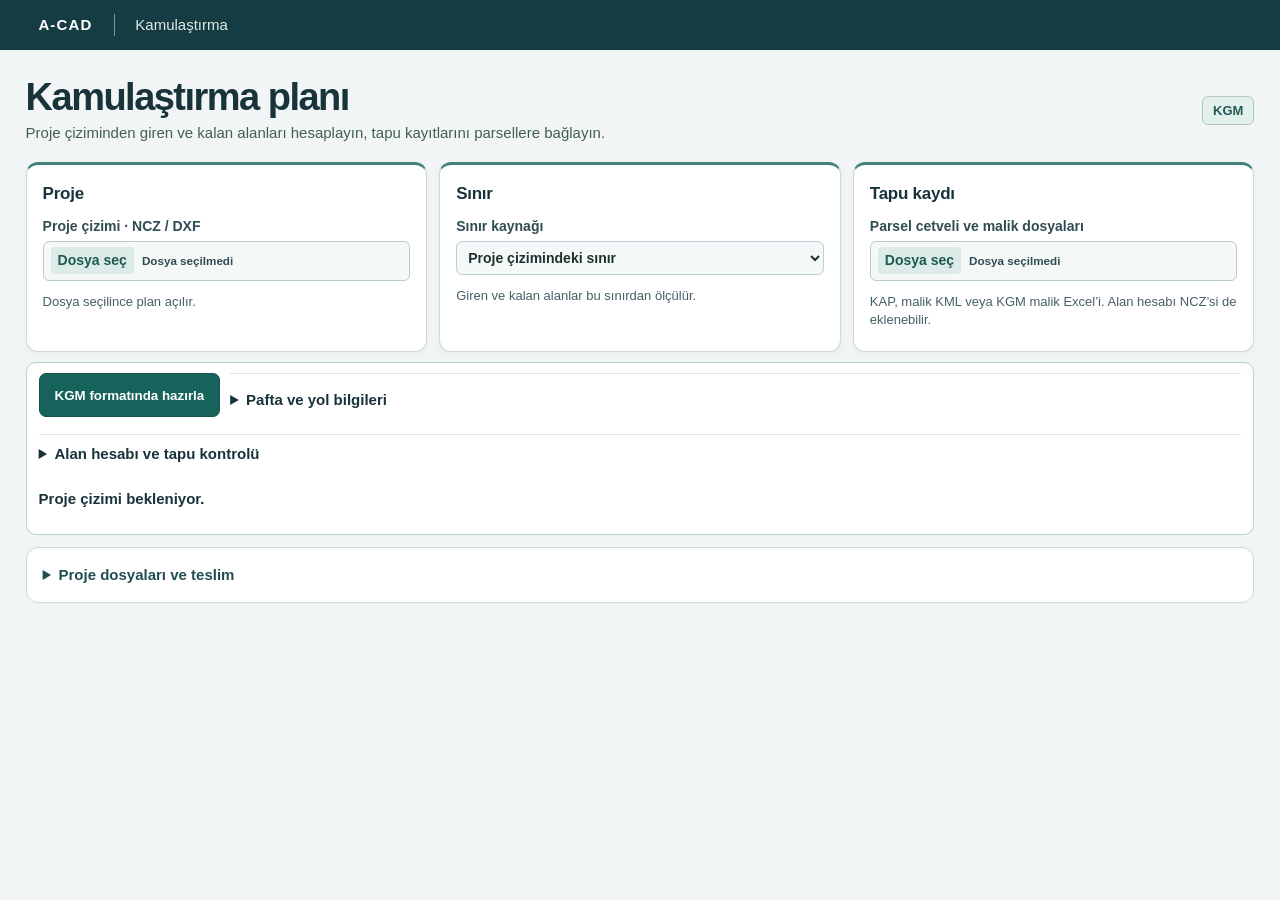
==== commit 80a0efee: "KGM pafta paketini tek adımda hazırla ve büyütülmüş Kübaj araçlarını görünür tut" ====
--- a/kgm-sinir-projesi.html
+++ b/kgm-sinir-projesi.html
@@ -4,6 +4,13 @@
 @media(max-width:720px){main{padding:0 10px;margin:18px auto}.grid{display:block}article{padding:14px}.metrics{grid-template-columns:repeat(3,minmax(0,1fr))}.metric{padding:6px}.metric b{font-size:15px}.legend{font-size:13px}header{padding:10px 14px}h1{font-size:34px}}
 header{padding:14px max(3vw,16px);background:#173f3b}main{max-width:1610px;padding:0 clamp(12px,2.7vw,46px);margin:24px auto}h1{font-size:clamp(30px,3vw,44px);letter-spacing:-.035em}.grid{grid-template-columns:minmax(260px,.60fr) minmax(0,1.4fr)}article{box-shadow:0 2px 7px #1b38330b}#map{background:#f6f8f3;width:100%;height:auto;max-height:55vh;border:1px solid #ccd7cf;border-radius:9px}#editor{border-top:1px solid #cfdbd2;margin-top:12px;padding-top:10px}details{border-top:1px solid #dbe4de;margin:8px 0;padding:8px 0}summary{cursor:pointer;font-weight:650}.toolrow,#xyArea:not([hidden]){display:flex;align-items:end;flex-wrap:wrap;gap:8px}.toolrow label,#xyArea label{margin:0;flex:1 1 115px}.ownerRow{display:grid;grid-template-columns:minmax(70px,2fr) minmax(55px,1fr) minmax(38px,.5fr) minmax(38px,.5fr) auto;align-items:center;gap:4px;margin:7px 0}.ownerRow input{min-width:0}button{font-family:inherit}button:focus-visible,select:focus-visible,input:focus-visible{outline:2px solid #9b6721;outline-offset:2px}#redo,#undo,.ownerRow button,#out{background:#e0ebe5;color:#274e43}#editing,#modeHint{font-size:14px;color:#355a4a;margin:6px 0}[data-edit=sinir],[data-edit=yazi]{cursor:grab}#revSave:disabled{opacity:.55} #editor[hidden],#xyArea[hidden],#ownerArea[hidden]{display:none}@media(max-width:760px){.grid{display:flex;flex-direction:column}.grid>section{width:100%}main{margin:15px auto}#map{min-height:180px}} dialog{width:min(93vw,1100px);box-sizing:border-box;border:1px solid #adbdb6;border-radius:12px;padding:16px;color:#1c3931}dialog::backdrop{background:#152c2988}#sheetSvg{width:100%;max-height:68vh;background:#fff}#sheetNote{font-size:.86rem}@media(max-width:760px){body.loaded .grid>section:has(.work){order:-1}} [hidden]{display:none!important}html{background:#f1f5f5;color:#19333b;font:15px/1.48 "Segoe UI",Arial,sans-serif}body{margin:0}header{background:#163c43}html.embedded header{display:none}main{max-width:1510px;margin:auto;padding:clamp(14px,2vw,30px)}
 .titlebar,.actionbar{display:flex;align-items:center;gap:14px}.titlebar{justify-content:space-between;margin-bottom:17px}.titlebar p{margin:3px 0 0}h1{font:650 clamp(25px,3vw,38px)/1.15 "Segoe UI",Arial,sans-serif;letter-spacing:-.04em;margin:0}h2{font-size:17px;letter-spacing:-.015em}.format{font-weight:700;font-size:13px;border:1px solid #adc6c4;border-radius:6px;padding:4px 10px;color:#205955;background:#e3efeb}.steps,.files{display:grid;grid-template-columns:repeat(3,minmax(0,1fr));gap:12px}.steps article,.work,#checks,.extras{box-sizing:border-box;border:1px solid #ccd8da;border-radius:12px;background:white;padding:16px}.steps article{margin:0;border-top:3px solid #45827c}.steps label,.files label{color:#304c52;font-size:14px}.steps p,.files p{font-size:13px;line-height:1.45;margin:5px 0;color:#466067}
+.kgm-actions{background:#fff;border:1px solid #bcd0cd;border-radius:10px;padding:10px 12px;margin:10px 0 12px}
+.kgm-actions-main{display:flex;align-items:flex-start;flex-wrap:wrap;gap:10px}.kgm-actions-main details{flex:1 1 220px;margin:0}
+#kgmPrepare{background:#16635b;color:#fff;border:1px solid #13544e;font-weight:700;padding:10px 15px;min-height:44px}
+#kgmPrepare:disabled{opacity:.65}#kgmOptions summary{padding:7px 0}#kgmResult:not(:empty){border-left:3px solid #45867b;margin:8px 0;padding:6px 9px;background:#eef6f2}
+#kgmResult[data-error=true]{border-color:#a84a2a;background:#f9efe8}
+.kgm-fields{display:grid;grid-template-columns:repeat(auto-fit,minmax(160px,1fr));gap:6px 12px}
+.kgm-fields input{width:100%;min-width:0}.kgm-actions>.actionbar{margin:0}
 input[type=file],select{box-sizing:border-box;background:#f5f8f8;padding:7px;border:1px solid #bdd0d1;border-radius:6px;width:100%;min-width:0}.steps input::file-selector-button,.files input::file-selector-button{border:0;border-radius:4px;padding:5px 8px;margin-right:8px;background:#dcebea;color:#194e51;font-weight:600}.actionbar{flex-wrap:wrap;margin:12px 0;padding:12px 14px;background:#e1ecea;border-radius:10px}.actionbar button{background:#16665f}.actionbar button:disabled,button:disabled{background:#d1dedd;color:#536667}.actionbar #status,.actionbar #log{min-height:0;margin:0;font-size:14px}.actionbar #log{color:#415858}.actionbar #check:not(:disabled){background:#fff;color:#175952;border:1px solid #a0beb7}.work{margin-bottom:10px}.work>label{max-width:340px}#map{height:clamp(230px,42vw,475px);max-height:none}.work:has(#editor[hidden]) #map{display:none}.work:has(#editor[hidden])::after{content:'Plan, alanlar hesaplandığında burada görünür.';font-size:14px;color:#4d6668}.work:has(#editor[hidden]) :is(.legend,.metrics,label){display:none}.extras{margin-top:12px}.extras summary{color:#234e51}.files{margin-top:12px;grid-template-columns:repeat(2,minmax(0,1fr))}#checks{margin:12px 0}.metrics{gap:8px}.metric{background:#f3f7f6}.scroll{max-height:280px}#log,#status,#editing{overflow-wrap:anywhere}
 @media(max-width:690px){main{padding:12px}.steps,.files{grid-template-columns:minmax(0,1fr);gap:8px}.steps article{padding:10px 12px}.steps h2{margin:0 0 4px}.steps label{margin:0}.steps p{margin:4px 0}.titlebar{margin:4px 0 10px}.titlebar p{font-size:13px}.actionbar{gap:7px;padding:10px}.actionbar>div{width:100%}.actionbar button{font-size:13px;padding:8px}.ownerRow{grid-template-columns:minmax(60px,2fr) minmax(40px,1fr) 38px 38px auto}}
 html.embedded #sheetDialog[open]{position:static;width:100%;max-width:100%;max-height:none;margin:10px 0;padding:10px}#sheetDialog .toolrow>*{min-width:0}#sheetDialog .toolrow label{flex:1 1 110px}#sheetClose{margin-left:auto}#sheetSvg{max-height:540px}
@@ -15,7 +22,23 @@
 <article><h2>Proje</h2><label>Proje çizimi · NCZ / DXF<input type="file" id="cad" accept=".ncz,.dxf"></label><p>Dosya seçilince plan açılır.</p></article>
 <article><h2>Sınır</h2><label>Sınır kaynağı<select id="borderSource"><option value="project">Proje çizimindeki sınır</option><option value="file">Ayrı sınır çizimi</option><option value="picked" disabled>Plandan seçilen sınır</option><option value="cks">CKS’deki giren parçalardan</option></select></label><div id="cksRow" hidden><label>Alan hesabı · CKS<input type="file" id="cksFiles" accept=".cks" multiple></label><label>Giren parçaların tabakası<select id="enteredLayer"></select></label></div><label id="borderFileRow" hidden>Sınır çizimi · NCZ / DXF<input type="file" id="borderFile" accept=".ncz,.dxf"></label><label id="layerRow" hidden>Sınır tabakası<select id="borderLayer"></select></label><p>Giren ve kalan alanlar bu sınırdan ölçülür.</p></article>
 <article id="refs"><h2>Tapu kaydı</h2><label>Parsel cetveli ve malik dosyaları<input id="ref" type="file" multiple accept=".kap,.kml,.xls,.xlsx,.ncz"></label><p>KAP, malik KML veya KGM malik Excel’i. Alan hesabı NCZ’si de eklenebilir.</p></article></section>
-<details id="layerSettings" hidden><summary>Hesap tabakaları</summary><label>Ana parseller<select id="parcelLayer"></select></label><label>Projedeki sınır<select id="projectBorder"></select></label></details><section id="sourceCard" hidden><div class="titlebar"><div><b id="sourceTitle"></b><div id="sourceCount"></div></div><div class="sourceActions"><button id="sourcePick" aria-pressed="false">Plandan sınır seç</button><button id="sourceMinus" aria-label="Uzaklaş">−</button><button id="sourcePlus" aria-label="Yaklaş">+</button><button id="sourceFit">Tümünü göster</button></div></div><canvas id="sourceCanvas" aria-label="Kaynak proje çizimi"></canvas><div id="pickInfo" role="status"></div><div id="hitOptions" hidden><select id="hitList" aria-label="Sınır adayı"></select><button id="hitUse">Seçilen sınırı kullan</button></div></section><div class="actionbar"><button id="run" disabled>Alanları hesapla</button><button id="check" disabled>Tapu kayıtlarını eşleştir</button><div><div role="status" aria-live="polite" id="status">Proje çizimi bekleniyor.</div><div id="log" role="status"></div></div></div>
+<details id="layerSettings" hidden><summary>Hesap tabakaları</summary><label>Ana parseller<select id="parcelLayer"></select></label><label>Projedeki sınır<select id="projectBorder"></select></label></details><section id="sourceCard" hidden><div class="titlebar"><div><b id="sourceTitle"></b><div id="sourceCount"></div></div><div class="sourceActions"><button id="sourcePick" aria-pressed="false">Plandan sınır seç</button><button id="sourceMinus" aria-label="Uzaklaş">−</button><button id="sourcePlus" aria-label="Yaklaş">+</button><button id="sourceFit">Tümünü göster</button></div></div><canvas id="sourceCanvas" aria-label="Kaynak proje çizimi"></canvas><div id="pickInfo" role="status"></div><div id="hitOptions" hidden><select id="hitList" aria-label="Sınır adayı"></select><button id="hitUse">Seçilen sınırı kullan</button></div></section><section class="kgm-actions" aria-label="KGM teslim paketi">
+ <div class="kgm-actions-main">
+  <button id="kgmPrepare" type="button">KGM formatında hazırla</button>
+  <details id="kgmOptions"><summary>Pafta ve yol bilgileri</summary>
+   <div class="kgm-fields">
+    <label>Proje adı<input id="kgmName" type="text" maxlength="110" placeholder="Çizim adı kullanılır"></label>
+    <label>Koordinat sistemi<input id="kgmCrs" type="text" maxlength="50" placeholder="Örn. ITRF96 · TM33"></label>
+    <label>Başlangıç KM<input id="kgmKm" type="text" inputmode="decimal" placeholder="Örn. 50+954,65"></label>
+   </div><p>Çizimdeki PL_EKSEN tabakası, başlangıç KM ile birlikte kullanılır. KAP’ta bulunan parsel kilometresi doğrudan cetvele geçer.</p>
+  </details>
+ </div>
+ <div id="kgmResult" role="status" aria-live="polite"></div>
+ <details><summary>Alan hesabı ve tapu kontrolü</summary>
+  <div class="actionbar"><button id="run" disabled>Alanları hesapla</button><button id="check" disabled>Tapu kayıtlarını eşleştir</button></div>
+ </details>
+ <div role="status" aria-live="polite" id="status">Proje çizimi bekleniyor.</div><div id="log" role="status"></div>
+</section>
 <article class="work"><h2>Parsel planı</h2><label>Görünüm<select id="which" disabled><option>Proje bütünü</option></select></label><svg id="map" viewBox="0 0 660 310" role="img" aria-label="Kamulaştırma sınırı ve kesilen parseller"></svg><div class="legend"><span><i class="key" style="background:#166854"></i>Sınır</span><span><i class="key" style="background:#e8a36c"></i>Giren</span><span><i class="key" style="background:#dce4d8"></i>Kalan</span><span><i class="key" style="background:#87baca"></i>Yol / dere</span></div><div class="metrics"><div class="metric">Ana parsel<b id="v1">—</b></div><div class="metric">Giren alan<b id="v2">—</b></div><div class="metric">Kalan alan<b id="v3">—</b></div></div><div id="editor" hidden><div class="toolrow"><label>Plan aracı<select id="mode"><option value="bak">İncele</option><option value="sinir">Sınır köşesini taşı</option><option value="yazi">Parsel yazısını taşı</option></select></label><button id="undo" disabled>Geri al</button><button id="redo" disabled>Yinele</button></div><p id="modeHint"></p><div id="xyArea" hidden><label>Y · Doğu (m)<input id="east" type="number" step="any"></label><label>X · Kuzey (m)<input id="nord" type="number" step="any"></label><button id="xyApply">Köşeyi uygula</button></div>
 <details id="ownerArea" hidden><summary>Malik ve hisseler</summary><div id="owners"></div><button id="ownerAdd">Malik ekle</button> <button id="ownerApply">Malikleri uygula</button></details>
 <details><summary>Pafta · kuzey oku konumu</summary><div class="toolrow"><label>Yatay (mm)<input type="number" id="northX" min="-4" max="4" step=".5" value="0"></label><label>Aşağı (mm)<input type="number" id="northY" min="-3" max="3" step=".5" value="0"></label><button id="northApply">Konumu uygula</button></div></details>
@@ -2321,11 +2344,11 @@
   for(const a of r.rows)geom(a.shape,'#e7eade','#747f72');for(const p of r.publics)geom(p.inside,'#bfd9db','#6c949a');for(const a of r.rows)geom(a.inside,'#efb88d','#a66c45');geom(r.border.shape,null,'#12654d');
   P.setFontSize(10);P.text('Plan kontrolü     Yeşil çizgi  Kamulaştırma sınırı     Turuncu  Giren parça     Mavi  Yol ve dere',14,285);return new Uint8Array(P.output('arraybuffer'));}
  async function sheets(r){
-  const books=[['Parsel hesabı',[['Mahalle','Ada/parsel','Ana alan m²','Giren m²','Kalan m²','Kontrol'],...r.rows.map(a=>[a.town,a.id,a.full,a.enter,a.remain,(a.issues||[]).join(' / ')])]],['Parça cetveli',[['Mahalle','Parsel','Parça','Ölçülen m²','KAP m²','Pafta dengeli m²'],...r.rows.flatMap(a=>(a.pieces||[]).map(t=>[a.town,a.id,t.name,t.size,t.ref?.raw,t.paper?.[2]]))]],['Malik ve hisse',[['Mahalle','Parsel','Malik / unvan','Baba adı','Pay','Payda'],...r.rows.flatMap(a=>(a.owners||[]).map(o=>[a.town,a.id,o.name,o.father,o.num,o.den]))]]];
+  const books=[['Parsel hesabı',[['Mahalle','Ada/parsel','Ana alan m²','Giren m²','Kalan m²','Kontrol','Tapu alanı m²'],...r.rows.map(a=>[a.town,a.id,a.full,a.enter,a.remain,(a.issues||[]).join(' / '),a.main?.balanced??a.tapuKaydi])]],['Parça cetveli',[['Mahalle','Parsel','Parça','Ölçülen m²','KAP m²','Pafta dengeli m²'],...r.rows.flatMap(a=>(a.pieces||[]).map(t=>[a.town,a.id,t.name,t.size,t.ref?.raw,t.paper?.[2]]))]],['Malik ve hisse',[['Mahalle','Parsel','Malik / unvan','Baba adı','Pay','Payda'],...r.rows.flatMap(a=>(a.owners||[]).map(o=>[a.town,a.id,o.name,o.father,o.num,o.den]))]]];
   const m='http://schemas.openxmlformats.org/spreadsheetml/2006/main',rel='http://schemas.openxmlformats.org/officeDocument/2006/relationships',pkg='http://schemas.openxmlformats.org/package/2006/relationships';
   const add=(name,data)=>({name,data});const rr=(type,id,target)=>'<Relationship Id="r'+id+'" Type="'+rel+'/'+type+'" Target="'+target+'"/>';const files=[add('_rels/.rels','<Relationships xmlns="'+pkg+'">'+rr('officeDocument',1,'xl/workbook.xml')+'</Relationships>'),add('xl/workbook.xml','<workbook xmlns="'+m+'" xmlns:r="'+rel+'"><sheets>'+books.map(([title],i)=>'<sheet name="'+esc(title)+'" sheetId="'+(i+1)+'" r:id="r'+(i+1)+'"/>').join('')+'</sheets></workbook>'),add('xl/_rels/workbook.xml.rels','<Relationships xmlns="'+pkg+'">'+books.map((_,i)=>rr('worksheet',i+1,'worksheets/sheet'+(i+1)+'.xml')).join('')+rr('styles',books.length+1,'styles.xml')+'</Relationships>')];
   const sides=['left','right','top','bottom'].map(k=>'<'+k+' style="thin"><color rgb="FF819285"/></'+k+'>').join('');files.push(add('xl/styles.xml','<styleSheet xmlns="'+m+'"><fonts count="2"><font><sz val="10"/><name val="Arial"/></font><font><b/><sz val="10"/><name val="Arial"/></font></fonts><fills count="2"><fill><patternFill patternType="none"/></fill><fill><patternFill patternType="gray125"/></fill></fills><borders count="2"><border/><border>'+sides+'<diagonal/></border></borders><cellStyleXfs count="1"><xf/></cellStyleXfs><cellXfs count="4"><xf/><xf borderId="1" applyBorder="1"/><xf borderId="1" fontId="1" applyBorder="1" applyFont="1"/><xf borderId="1" numFmtId="4" applyBorder="1" applyNumberFormat="1"/></cellXfs><cellStyles count="1"><cellStyle name="Normal" xfId="0" builtinId="0"/></cellStyles></styleSheet>'));
-  for(const [k,[title,data]] of books.entries()){const body=data.map((rw,i)=>'<row r="'+(i+1)+'">'+rw.map((v,j)=>{const att=' r="'+String.fromCharCode(65+j)+(i+1)+'"';return typeof v==='number'?'<c'+att+' s="3"><v>'+v+'</v></c>':'<c'+att+' s="'+(i?1:2)+'" t="inlineStr"><is><t>'+esc(v)+'</t></is></c>';}).join('')+'</row>').join('');files.push(add('xl/worksheets/sheet'+(k+1)+'.xml','<worksheet xmlns="'+m+'"><sheetViews><sheetView workbookViewId="0"><pane ySplit="1" topLeftCell="A2" state="frozen"/></sheetView></sheetViews><cols>'+[18,17,37,23,18,46].map((w,i)=>'<col min="'+(i+1)+'" max="'+(i+1)+'" width="'+w+'" customWidth="1"/>').join('')+'</cols><sheetData>'+body+'</sheetData><autoFilter ref="A1:F'+data.length+'"/><pageSetup paperSize="9" orientation="landscape" fitToWidth="1" fitToHeight="0"/></worksheet>'));}
+  for(const [k,[title,data]] of books.entries()){const body=data.map((rw,i)=>'<row r="'+(i+1)+'">'+rw.map((v,j)=>{const att=' r="'+String.fromCharCode(65+j)+(i+1)+'"';return typeof v==='number'?'<c'+att+' s="3"><v>'+v+'</v></c>':'<c'+att+' s="'+(i?1:2)+'" t="inlineStr"><is><t>'+esc(v)+'</t></is></c>';}).join('')+'</row>').join('');files.push(add('xl/worksheets/sheet'+(k+1)+'.xml','<worksheet xmlns="'+m+'"><sheetViews><sheetView workbookViewId="0"><pane ySplit="1" topLeftCell="A2" state="frozen"/></sheetView></sheetViews><cols>'+[18,17,37,23,18,46].map((w,i)=>'<col min="'+(i+1)+'" max="'+(i+1)+'" width="'+w+'" customWidth="1"/>').join('')+'</cols><sheetData>'+body+'</sheetData><autoFilter ref="A1:'+String.fromCharCode(64+data[0].length)+data.length+'"/><pageSetup paperSize="9" orientation="landscape" fitToWidth="1" fitToHeight="0"/></worksheet>'));}
   const over=(name,typ)=>'<Override PartName="/xl/'+name+'" ContentType="application/vnd.openxmlformats-officedocument.spreadsheetml.'+typ+'+xml"/>';files.push(add('[Content_Types].xml','<Types xmlns="http://schemas.openxmlformats.org/package/2006/content-types"><Default Extension="rels" ContentType="application/vnd.openxmlformats-package.relationships+xml"/><Default Extension="xml" ContentType="application/xml"/>'+over('workbook.xml','sheet.main')+over('styles.xml','styles')+books.map((_,i)=>over('worksheets/sheet'+(i+1)+'.xml','worksheet')).join('')+'</Types>'));return new Uint8Array(await window.O.zip(files,{nczYok:true}).arrayBuffer());
  }
  async function outputs(current,proof,inputs,revision){if(!current)throw Error('Önce sınırdan hesabı çalıştırın.');const entries=[];
@@ -2334,11 +2357,15 @@
   }else{const d=drawings(current);const ncz=await window.NCZW.build(d.model);const back=window.K.parseNCZ(ncz);if(back.polys.filter(p=>p.lay==='KAD_ALN').length!==current.rows.reduce((s,r)=>s+r.shape.reduce((n,p)=>n+p.length,0),0))throw Error('Ana parsel sayısı NCZ geri okumasında değişti.');
    if(revision)entries.push({name:'01_Proje/Kamulastrma.kamrev',data:JSON.stringify(revision)});entries.push(...await KamPaper.files(current));entries.push({name:'01_Proje/Sinir_ve_Parseller.NCZ',data:ncz},{name:'01_Proje/Sinir_ve_Parseller.dxf',data:d.dxf},{name:'01_Proje/Sinir_ve_Parseller.pdf',data:pdf(current)},{name:'06_Cetveller/Parsel_ve_Malik_Cetveli.xlsx',data:await sheets(current)});}
   entries.push({name:'ACAD_Hesap_Modeli.json',data:JSON.stringify(current)});return {zip:window.O.zip(entries,{nczYok:true}),count:entries.length};}
- return {packfile,outputs,bytes,sha};
+ return {packfile,outputs,bytes,sha,drawings,sheets};
 })();
-</script><script>(()=>{
+</script>
+<script src="kgm-pafta.js"></script>
+<script src="kgm-bos-formlar.js"></script>
+<script src="kgm-paket.js"></script>
+<script>(()=>{
 const $=id=>document.getElementById(id),n=x=>x.toLocaleString('tr-TR',{minimumFractionDigits:2,maximumFractionDigits:2}),ns='http://www.w3.org/2000/svg';let measured=null,current=null,proof=null,seq=0,loadEpoch=0;
-function clear(){document.body.classList.remove('loaded');stopEdit();busy=false;pointSelection=null;proof=null;$('zipstatus').textContent='';++seq;current=measured=null;$('zip').disabled=true;$('run').disabled=!$('cad').files.length;$('check').disabled=$('out').disabled=$('which').disabled=true;$('checks').hidden=true;$('which').replaceChildren(new Option('Proje bütünü',''));$('map').replaceChildren();for(const k of ['details','log'])$(k).textContent='';for(const k of ['v1','v2','v3'])$(k).textContent='—';$('status').textContent=$('cad').files.length?'Hesaba hazır.':'Proje çizimi bekleniyor.';}
+function clear(){$('kgmResult').textContent='';document.body.classList.remove('loaded');stopEdit();busy=false;pointSelection=null;proof=null;$('zipstatus').textContent='';++seq;current=measured=null;$('zip').disabled=true;$('run').disabled=!$('cad').files.length;$('check').disabled=$('out').disabled=$('which').disabled=true;$('checks').hidden=true;$('which').replaceChildren(new Option('Proje bütünü',''));$('map').replaceChildren();for(const k of ['details','log'])$(k).textContent='';for(const k of ['v1','v2','v3'])$(k).textContent='—';$('status').textContent=$('cad').files.length?'Hesaba hazır.':'Proje çizimi bekleniyor.';}
 function sourceReady(){return sourceModel&&sourceFile===$('cad').files[0]&&$('parcelLayer').value&&($('borderSource').value==='picked'?pickedRings?.length:$('borderSource').value==='cks'?$('cksFiles').files.length&&$('enteredLayer').value:$('borderSource').value==='file'?boundaryDrawing&&$('borderLayer').value:$('projectBorder').value);}
 function inputChanged(){++loadEpoch;clear();$('run').disabled=!sourceReady();if(!sourceModel)return;
  $('status').textContent=!$('parcelLayer').value?'Çizim açıldı. Hesap tabakalarından ana parselleri seçin.':sourceReady()?'Çizim açıldı. Alan hesabına hazır.':$('borderSource').value==='cks'?'CKS dosyalarını ve giren parça tabakasını seçin.':$('borderSource').value==='file'?'Ayrı sınır çizimini ve tabakasını seçin.':'Çizim açıldı. Hesap tabakalarından sınırı seçin veya ayrı sınır çizimini yükleyin.';}
@@ -2449,7 +2476,7 @@
  $('sourceCount').textContent=[d.lines.length+' çizgi',d.polys.length+' çoklu çizgi',d.points.length+' nokta',d.textList.length+' yazı'].join(' · ');
  fitSource();refreshPicks();if(incomingBoundary?.file===f){const data=incomingBoundary;incomingBoundary=null;applyPicked(data.rings,'CAD ekranından seçilen sınır');}
 }
-async function openProject(){
+async function openProject(){cadAxis=null;
  const ticket=++sourceToken,f=$('cad').files[0];sourceModel=sourceFile=extent=camera=null;$('sourceCard').hidden=$('layerSettings').hidden=true;inputChanged();$('run').disabled=true;
  if(!f)return;$('status').textContent=f.name+' okunuyor…';
  try{const d=await readDrawing(f);if(ticket!==sourceToken)return;installProject(f,d);inputChanged();if(!$('run').disabled)$('status').textContent='Çizim açıldı. Alan hesabına hazır.';}
@@ -2555,6 +2582,7 @@
  if(!parcels)throw Error('Ana parsel tabakasını seçin.');
  if(parcels===border)throw Error('Ana parseller ve sınır için farklı tabakalar seçin.');
  const labels=d.textList.filter(t=>/^\d+[\/_]\d+$/.test(t.s?.trim()));
+ const axes=d.lines.filter(p=>p.lay==='PL_EKSEN').map(p=>({...p,closed:false}));
  const mapped=d.polys.filter(p=>p.lay===parcels||p.lay===border||['KAD_YOL','KAD_DERE','PL_EKSEN'].includes(p.lay)).map(p=>{
   if(p.lay===border)return {...p,lay:'KAM_SINIR'};
   if(p.lay!==parcels)return p;
@@ -2562,7 +2590,7 @@
   const ids=new Set(labels.filter(t=>KgmOlcu.contains([p.pts],[t.e,t.y])).map(t=>t.s.trim().replace('_','/')));
   return {...p,lay:'KAD_ALN',nativeName:ids.size===1?[...ids][0]:''};
  });
- return lightModel({...d,polys:mapped,lines:d.lines.filter(p=>p.lay===border).map(p=>({...p,lay:'KAM_SINIR'}))});
+ return lightModel({...d,polys:mapped.concat(axes),lines:d.lines.filter(p=>p.lay===border).map(p=>({...p,lay:'KAM_SINIR'}))});
 }
 for(const id of ['projectBorder','parcelLayer','cksFiles','enteredLayer'])$(id).onchange=()=>{inputChanged();scheduleSource();};
 
@@ -2581,7 +2609,7 @@
 };
 $('borderLayer').onchange=inputChanged;
 
-$('borderSource').onchange=()=>{$('cksRow').hidden=$('borderSource').value!=='cks';$('borderFileRow').hidden=$('borderSource').value!=='file';if($('borderFileRow').hidden)resetBoundaryDrawing();inputChanged();};$('ref').onchange=()=>{++loadEpoch;++seq;++generation;busy=false;registers=null;proof=null;current=measured?compose(measured,state):null;$('run').disabled=!!current||!sourceReady();$('check').disabled=!measured||!$('ref').files.length;$('log').textContent=$('ref').files.length?'Kayıtlar seçildi. '+(measured?'Eşleştirmeyi çalıştırın.':'Alan hesabıyla birlikte eşleştirilecek.') : '';if(current)show();};
+$('borderSource').onchange=()=>{$('cksRow').hidden=$('borderSource').value!=='cks';$('borderFileRow').hidden=$('borderSource').value!=='file';if($('borderFileRow').hidden)resetBoundaryDrawing();inputChanged();};$('ref').onchange=()=>{++loadEpoch;++seq;++generation;busy=false;registers=null;proof=null;$('kgmResult').textContent='';current=measured?compose(measured,state):null;$('run').disabled=!!current||!sourceReady();$('check').disabled=!measured||!$('ref').files.length;$('log').textContent=$('ref').files.length?'Kayıtlar seçildi. '+(measured?'Eşleştirmeyi çalıştırın.':'Alan hesabıyla birlikte eşleştirilecek.') : '';if(current)show();};
 function show(){refreshPicks();document.body.classList.add('loaded');$('zip').disabled=false;const r=current.rows.find(p=>p.id===$('which').value),rows=r?[r]:current.rows,svg=$('map');svg.replaceChildren();
  const frame=r?r.shape:current.border.shape,all=frame.flat(2),xx=all.map(p=>p[0]),yy=all.map(p=>p[1]),x=Math.min(...xx),y=Math.min(...yy),w=Math.max(...xx)-x,h=Math.max(...yy)-y,s=Math.min(620/(w||1),278/(h||1));
  view={x:x+w/2,y:y+h/2,s};$('northX').value=state.north[0];$('northY').value=state.north[1];const transform=p=>[(330+(p[0]-x-w/2)*s).toFixed(2),(155-(p[1]-y-h/2)*s).toFixed(2)].join(' ');
@@ -2605,7 +2633,7 @@
  rawModel=raw;const result=await calcShape(null);if(ticket!==seq)return;if(raw.cks){result.cks=raw.cks;result.sinirKaynagi='CKS ile eşleşen sayısal B parçalarının birleşimi';}measured=current=result;$('which').replaceChildren(new Option('Proje bütünü',''),...result.rows.map(r=>new Option(r.id,r.id)));$('status').textContent=result.rows.length+' ana parsel hesaplandı. '+(result.border.count-result.border.zero)+' sınır kenarı bağlandı.'+(result.border.zero?' '+result.border.zero+' sıfır uzunluklu kenar ölçü dışı.':'');$('which').disabled=$('out').disabled=false;$('check').disabled=!$('ref').files.length;show();}catch(e){if(ticket===seq)$('status').textContent=e.message;}finally{if(ticket===seq)$('run').disabled=!!current||!sourceReady();}}
 $('run').onclick=async()=>{const epoch=loadEpoch;await runGeometry();if(epoch===loadEpoch&&measured&&$('ref').files.length)await $('check').onclick();};
 $('check').onclick=async()=>{const ticket=++seq;$('check').disabled=true;try{const kaps=[],kmls=[],models=[],books=[];for(const f of $('ref').files){const data=await f.arrayBuffer();if(seq!==ticket)return;if(/\.xlsx?$/i.test(f.name)){books.push(...await readBook(f,data));continue;}if(/\.ncz$/i.test(f.name)){models.push(window.K.parseNCZ(data));continue;}let t;try{t=new TextDecoder('utf-8',{fatal:true}).decode(data);}catch{t=new TextDecoder('windows-1254').decode(data);}if(/\.kap$/i.test(f.name))kaps.push(t);else if(/\.kml$/i.test(f.name))kmls.push(t);}
- if(seq!==ticket)return;if(!kaps.length&&(!books.length||kmls.length||models.length))throw Error('Malik KML veya alan hesabı NCZ için aynı mahallenin KAP dosyasını da seçin.');const previous=registers;try{registers={kaps,kmls,books,models:models.map(m=>({textList:m.textList.filter(t=>['TABLO','DE_M','DE_R'].includes(t.lay))}))};current=compose(measured,state);}catch(err){registers=previous;throw err;}const m=current.rows.reduce((s,r)=>s+(r.pieces?.length||0),0);$('log').textContent=(kaps.length?m+' parça karşılaştırıldı. ':'')+current.rows.reduce((a,r)=>a+(r.owners?.length||0),0)+' malik satırı eşleşti. '+current.rows.filter(r=>r.issues.length).length+' parselde kontrol notu.';show();}catch(e){if(ticket===seq){$('log').textContent=e.message;if(current)show();}}finally{if(ticket===seq)$('check').disabled=false;}};
+ if(seq!==ticket)return;if(!kaps.length&&(!books.length||kmls.length||models.length))throw Error('Malik KML veya alan hesabı NCZ için aynı mahallenin KAP dosyasını da seçin.');const previous=registers;try{registers={kaps,kmls,books,models:models.map(m=>({textList:m.textList.filter(t=>['TABLO','DE_M','DE_R'].includes(t.lay))}))};current=compose(measured,state);}catch(err){registers=previous;throw err;}const m=current.rows.reduce((s,r)=>s+(r.pieces?.length||0),0);$('log').textContent=(kaps.length?m+' parça karşılaştırıldı. ':'')+current.rows.reduce((a,r)=>a+(r.owners?.length||0),0)+' malik satırı eşleşti. '+current.rows.filter(r=>r.issues.length).length+' parselde kontrol notu.';show();return true;}catch(e){if(ticket===seq){$('log').textContent=e.message;if(current)show();}return false;}finally{if(ticket===seq)$('check').disabled=false;}};
 $('out').onclick=()=>{if(!current||busy||drag)return;const url=URL.createObjectURL(new Blob([JSON.stringify(current)],{type:'application/json'}));const a=document.createElement('a');a.href=url;a.download='Kamulaştırma_hesap_modeli.json';a.click();setTimeout(()=>URL.revokeObjectURL(url),15000);};
 
 const assign=(el,files)=>{const dt=new DataTransfer();for(const f of files)dt.items.add(f);el.files=dt.files;};
@@ -2712,7 +2740,7 @@
 }
 let busy=false,previewTimer;
 async function update(next,dir='edit'){
- if(!rawModel||!current)return;const token=++generation;++seq;busy=true;for(const id of ['zip','out','revSave'])$(id).disabled=true;
+ if(!rawModel||!current)return;$('kgmResult').textContent='';const token=++generation;++seq;busy=true;for(const id of ['zip','out','revSave'])$(id).disabled=true;
  try{const geometry=JSON.stringify(next.rings)===JSON.stringify(state.rings)?measured:await calcShape(next.rings);
  if(token!==generation)return;const result=compose(geometry,next);
  if(dir==='edit'){history.push(state);if(history.length>40)history.shift();future=[];}else if(dir==='undo'){history.pop();future.push(state);}else if(dir==='redo'){future.pop();history.push(state);}
@@ -2764,7 +2792,7 @@
  Object.entries(v.owners).some(([k,arr])=>!/^\d+\/\d+$/.test(k)||!Array.isArray(arr)||arr.some(o=>!o||typeof o.name!=='string'||!o.name.trim()||![o.num,o.den].every(v=>/^[1-9]\d{0,15}$/.test(v))))||
  (v.rings!==null&&(!Array.isArray(v.rings)||!v.rings.length||v.rings.some(r=>!Array.isArray(r)||r.length<3||!r.every(pair)))))throw Error('Revizyon verisi geçersiz.');
  const m=KgmOlcu.run(applyShape(data.raw,data.state.rings));const before=registers;let r;try{registers=data.registers;r=compose(m,data.state);}finally{registers=before;}
- ++loadEpoch;clear();$('borderSource').value='project';resetBoundaryDrawing();$('borderFileRow').hidden=true;$('run').disabled=true;rawModel=data.raw;registers=data.registers;state=data.state;measured=m;current=r;proof=null;$('ref').value=$('cad').value=$('proof').value='';$('which').replaceChildren(new Option('Proje bütünü',''),...r.rows.map(a=>new Option(a.id,a.id)));$('which').disabled=$('out').disabled=false;$('status').textContent=f.name+' açıldı.';show();
+ ++loadEpoch;clear();$('borderSource').value='project';resetBoundaryDrawing();$('borderFileRow').hidden=true;$('run').disabled=true;rawModel=data.raw;registers=data.registers;state=data.state;measured=m;current=r;proof=null;$('ref').value=$('cad').value=$('proof').value='';$('which').replaceChildren(new Option('Proje bütünü',''),...r.rows.map(a=>new Option(a.id,a.id)));$('which').disabled=$('out').disabled=false;$('kgmName').value=data.pafta?.name||'';$('kgmCrs').value=data.pafta?.crs||'';$('kgmKm').value=data.pafta?.km||'';$('status').textContent=f.name+' açıldı.';show();
  }catch(err){$('status').textContent=err.message;}};
 
 let previewPages=null;
@@ -2778,6 +2806,67 @@
 $('viewSheet').onclick=()=>{if(!current||busy||drag)return;previewPages=KamPaper.pages(current);listSheets();const dialog=$('sheetDialog');if(document.documentElement.classList.contains('embedded')){if(!dialog.open)dialog.show();dialog.scrollIntoView({block:'center'});}else dialog.showModal();};
 $('sheetKind').onchange=listSheets;$('sheetNum').onchange=drawSheet;$('sheetClose').onclick=()=>$('sheetDialog').close();
 
+
+async function prepareKgm(){
+ if(busy||drag||$('kgmPrepare').disabled)return;
+ const status=$('kgmResult'),button=$('kgmPrepare');
+ const report=(message,error=false)=>{status.textContent=message;status.dataset.error=String(error);};
+ if(!current&&!sourceReady()){report('Proje çizimini açın, ana parsel tabakasını ve kamulaştırma sınırını seçin.',true);return;}
+ if(!registers&&!$('ref').files.length&&!Object.keys(state.owners).length){report('Tapu kaydına KAP ve malik KML ya da desteklenen tapu Excel’ini ekleyin.',true);return;}
+ button.disabled=true;
+ const load=loadEpoch;
+ try{
+  report('Sınır ve parseller hesaplanıyor…');
+  if(!current)await runGeometry();
+  if(load!==loadEpoch)return;
+  if(!current)throw Error($('status').textContent);
+  if(!registers&&$('ref').files.length){
+   report('Tapu alanları, malik ve hisseler eşleştiriliyor…');
+   const matched=await $('check').onclick();
+   if(load!==loadEpoch)return;
+   if(!matched)throw Error($('log').textContent||'Tapu kayıtları okunamadı.');
+  }
+  const optsVersion=kgmOptionsVersion,snapshot=current,ticket=seq;
+  const name=$('kgmName').value.trim()||$('cad').files[0]?.name.replace(/\.[^.]+$/,'')||'Kamulaştırma projesi';
+  const crs=$('kgmCrs').value.trim(),rawKm=$('kgmKm').value.trim().replace(',','.');
+  if(rawKm&&!/^\d+(?:[+]\d{1,3})?(?:\.\d+)?$/.test(rawKm))throw Error('Başlangıç KM’yi metre veya 50+954,65 biçiminde girin.');
+  const [wide,low]=rawKm.split('+').map(Number),start=rawKm?(Number.isFinite(low)?1000*wide+low:wide):null;
+  if(Number.isFinite(low)&&low>=1000)throw Error('Başlangıç KM’nin metre bölümü 1000’den küçük olmalı.');
+  const axes=cadAxis?[{points:cadAxis.points,start:cadAxis.start}]:snapshot.axes.map(points=>({points,start:null}));
+  if(axes.length===1&&start!==null)axes[0].start=start;
+  if(start!==null&&axes.length!==1)throw Error('Başlangıç KM için çizimde PL_EKSEN tabakasında kesintisiz tek bir eksen olmalı.');
+  report('Beyanname, ölçü krokisi, alan hesabı ve rulo plan hazırlanıyor…');
+  await new Promise(resolve=>setTimeout(resolve,0));
+  const pack=await window.KgmPaket.create(snapshot,registers,{title:name,crs,axes,font:KgmFont,area:KgmOlcu.area});
+  if(load!==loadEpoch||ticket!==seq||snapshot!==current||optsVersion!==kgmOptionsVersion)return;
+  const cad=KgmTeslim.drawings(snapshot),model=await window.NCZW.build(cad.model);
+  const control=window.KgmPafta.csv([['Ada/parsel','Kontrol'],...pack.notes]);
+  const cetvel=pack.rows.map(r=>({...r,pieces:r.pieces.map(p=>({
+    name:p.name,size:p.area,ref:p.ref,paper:[null,null,p.ref.balanced]
+   }))}));
+  const book=await KgmTeslim.sheets({...snapshot,rows:cetvel});
+  if(load!==loadEpoch||ticket!==seq||snapshot!==current||optsVersion!==kgmOptionsVersion)return;
+  const files=[...pack.files,
+    {name:'01_Proje/Sinir_ve_Parseller.NCZ',data:model},
+    {name:'01_Proje/Sinir_ve_Parseller.dxf',data:cad.dxf},
+    {name:'01_Proje/Kamulastirma.kamrev',data:JSON.stringify({format:'ACAD-KAM-REV1',raw:rawModel,registers,state,pafta:{name,crs,km:rawKm}})},
+    {name:'06_Cetveller/Parsel_ve_Malik_Cetveli.xlsx',data:book},
+    {name:'07_Kontrol/Kontrol_Listesi.csv',data:control}];
+  const blob=window.O.zip(files,{nczYok:true}),url=URL.createObjectURL(blob),link=document.createElement('a');
+  link.href=url;link.download='KGM_Kamulastirma_Paketi.zip';link.click();
+  setTimeout(()=>URL.revokeObjectURL(url),30000);
+  report(pack.rows.length+' parsel · KGM paketi indirildi.'+(pack.notes.length?' Kontrol listesinde '+pack.notes.length+' not var.':''));
+ }catch(e){if(load===loadEpoch)report(e.message||'Paftalar üretilemedi.',true);}
+ finally{button.disabled=false;}
+}
+let kgmOptionsVersion=0,cadAxis=null;
+window.kamUseDeliveryAxis=(axis)=>{
+ cadAxis=axis;
+ kgmOptionsVersion++;$('kgmResult').textContent='';
+};
+for(const id of ['kgmName','kgmCrs','kgmKm'])$(id).oninput=()=>{kgmOptionsVersion++;$('kgmResult').textContent='';};
+$('kgmPrepare').onclick=prepareKgm;
+
 state=fresh();
 })();
 </script></html>
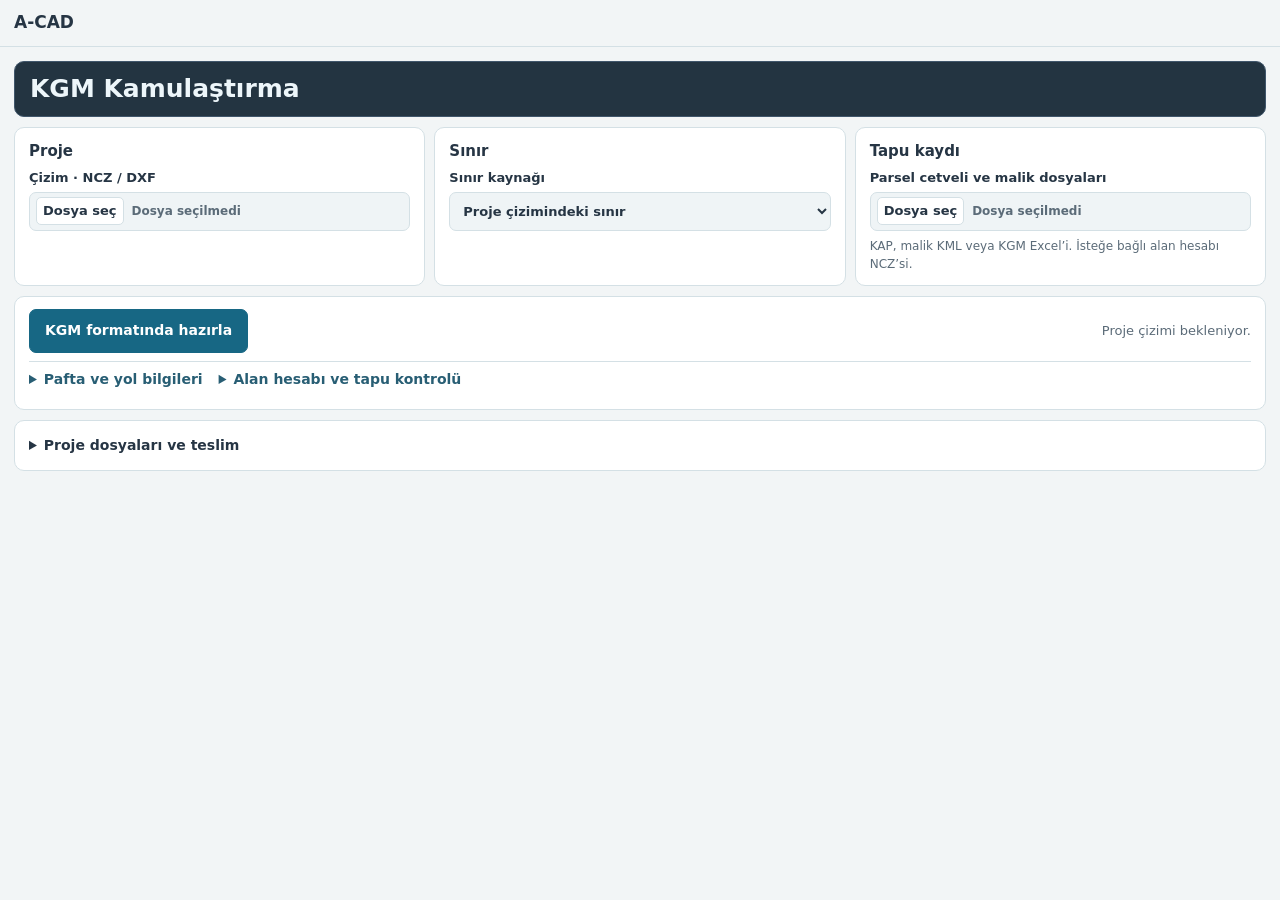
==== commit 6cfda6cd: "KGM Kamulaştırma görünümünü A-CAD açık ve koyu temasıyla eşleştir" ====
--- a/kgm-sinir-projesi.html
+++ b/kgm-sinir-projesi.html
@@ -1,48 +1,61 @@
-<!doctype html><html lang="tr"><meta charset="utf-8"><meta name="viewport" content="width=device-width, initial-scale=1"><title>A-CAD · Sınırdan kamulaştırma</title>
-<style>
-*{box-sizing:border-box}html{background:#eef1ed;color:#1c312d;font:16px/1.48 Inter,"Segoe UI",Arial,sans-serif}body{margin:0}header{display:flex;gap:22px;align-items:center;background:#193d36;color:white;padding:14px max(5vw,16px)}header b{letter-spacing:.075em}header span{border-left:1px solid #75998e;padding-left:20px;color:#deebe4}main{max-width:1160px;margin:30px auto;padding:0 20px}h1{font-family:Georgia,serif;font-weight:500;font-size:clamp(31px,4.3vw,48px);line-height:1.1;margin:8px 0 11px}h2{font-size:20px;margin:0 0 10px}p{margin:4px 0 14px;color:#415d56}.grid{display:grid;grid-template-columns:minmax(250px,.85fr) minmax(0,1.6fr);gap:18px;align-items:start}article,.metric{background:#fff;border:1px solid #ccd8cf;border-radius:12px}article{padding:19px;margin-bottom:14px}label{font-weight:650;display:block;margin:5px 0 12px}input,select{display:block;max-width:100%;margin-top:4px;font:inherit;width:100%;border:1px solid #a7b9af;border-radius:6px;background:#f7f9f5;padding:6px;color:#1c312d}input[type=file]{font-size:13px}button{padding:10px 14px;min-height:42px;background:#176453;color:white;border:0;border-radius:7px;font:650 15px/1.25 inherit;cursor:pointer}button:disabled{background:#dce3dd;color:#58665d;cursor:default}button:focus-visible,input:focus-visible,select:focus-visible{outline:3px solid #c38220}#status{min-height:1.4em;margin:14px 0;font-weight:600}#map{display:block;width:100%;height:clamp(220px,31vh,340px);background:#f7f8f3;border:1px solid #dce3da;border-radius:7px}.legend{display:flex;flex-wrap:wrap;gap:8px 18px;margin:8px 0;font-size:14px}.key{display:inline-block;width:13px;height:10px;border-radius:2px;margin-right:5px}.metrics{display:grid;grid-template-columns:repeat(3,1fr);gap:7px;margin:12px 0}.metric{padding:8px 10px;color:#51615a;font-size:13px}.metric b{display:block;color:#183f34;font-size:clamp(15px,2vw,20px)}#details{white-space:pre-line}.scroll{overflow:auto;max-height:360px}table{border-collapse:collapse;width:100%;font-size:14px}td,th{text-align:right;padding:6px 8px;white-space:nowrap;border-bottom:1px solid #dce4dd}td:first-child,th:first-child{text-align:left}th{background:#ecf3ef}#log{font-size:14px;margin:6px 0}details summary{cursor:pointer;font-weight:600}#refs button{margin-top:3px}button,select{font-family:inherit;font-weight:650}#out{margin-top:8px}
-@media(max-width:720px){main{padding:0 10px;margin:18px auto}.grid{display:block}article{padding:14px}.metrics{grid-template-columns:repeat(3,minmax(0,1fr))}.metric{padding:6px}.metric b{font-size:15px}.legend{font-size:13px}header{padding:10px 14px}h1{font-size:34px}}
-header{padding:14px max(3vw,16px);background:#173f3b}main{max-width:1610px;padding:0 clamp(12px,2.7vw,46px);margin:24px auto}h1{font-size:clamp(30px,3vw,44px);letter-spacing:-.035em}.grid{grid-template-columns:minmax(260px,.60fr) minmax(0,1.4fr)}article{box-shadow:0 2px 7px #1b38330b}#map{background:#f6f8f3;width:100%;height:auto;max-height:55vh;border:1px solid #ccd7cf;border-radius:9px}#editor{border-top:1px solid #cfdbd2;margin-top:12px;padding-top:10px}details{border-top:1px solid #dbe4de;margin:8px 0;padding:8px 0}summary{cursor:pointer;font-weight:650}.toolrow,#xyArea:not([hidden]){display:flex;align-items:end;flex-wrap:wrap;gap:8px}.toolrow label,#xyArea label{margin:0;flex:1 1 115px}.ownerRow{display:grid;grid-template-columns:minmax(70px,2fr) minmax(55px,1fr) minmax(38px,.5fr) minmax(38px,.5fr) auto;align-items:center;gap:4px;margin:7px 0}.ownerRow input{min-width:0}button{font-family:inherit}button:focus-visible,select:focus-visible,input:focus-visible{outline:2px solid #9b6721;outline-offset:2px}#redo,#undo,.ownerRow button,#out{background:#e0ebe5;color:#274e43}#editing,#modeHint{font-size:14px;color:#355a4a;margin:6px 0}[data-edit=sinir],[data-edit=yazi]{cursor:grab}#revSave:disabled{opacity:.55} #editor[hidden],#xyArea[hidden],#ownerArea[hidden]{display:none}@media(max-width:760px){.grid{display:flex;flex-direction:column}.grid>section{width:100%}main{margin:15px auto}#map{min-height:180px}} dialog{width:min(93vw,1100px);box-sizing:border-box;border:1px solid #adbdb6;border-radius:12px;padding:16px;color:#1c3931}dialog::backdrop{background:#152c2988}#sheetSvg{width:100%;max-height:68vh;background:#fff}#sheetNote{font-size:.86rem}@media(max-width:760px){body.loaded .grid>section:has(.work){order:-1}} [hidden]{display:none!important}html{background:#f1f5f5;color:#19333b;font:15px/1.48 "Segoe UI",Arial,sans-serif}body{margin:0}header{background:#163c43}html.embedded header{display:none}main{max-width:1510px;margin:auto;padding:clamp(14px,2vw,30px)}
-.titlebar,.actionbar{display:flex;align-items:center;gap:14px}.titlebar{justify-content:space-between;margin-bottom:17px}.titlebar p{margin:3px 0 0}h1{font:650 clamp(25px,3vw,38px)/1.15 "Segoe UI",Arial,sans-serif;letter-spacing:-.04em;margin:0}h2{font-size:17px;letter-spacing:-.015em}.format{font-weight:700;font-size:13px;border:1px solid #adc6c4;border-radius:6px;padding:4px 10px;color:#205955;background:#e3efeb}.steps,.files{display:grid;grid-template-columns:repeat(3,minmax(0,1fr));gap:12px}.steps article,.work,#checks,.extras{box-sizing:border-box;border:1px solid #ccd8da;border-radius:12px;background:white;padding:16px}.steps article{margin:0;border-top:3px solid #45827c}.steps label,.files label{color:#304c52;font-size:14px}.steps p,.files p{font-size:13px;line-height:1.45;margin:5px 0;color:#466067}
-.kgm-actions{background:#fff;border:1px solid #bcd0cd;border-radius:10px;padding:10px 12px;margin:10px 0 12px}
-.kgm-actions-main{display:flex;align-items:flex-start;flex-wrap:wrap;gap:10px}.kgm-actions-main details{flex:1 1 220px;margin:0}
-#kgmPrepare{background:#16635b;color:#fff;border:1px solid #13544e;font-weight:700;padding:10px 15px;min-height:44px}
-#kgmPrepare:disabled{opacity:.65}#kgmOptions summary{padding:7px 0}#kgmResult:not(:empty){border-left:3px solid #45867b;margin:8px 0;padding:6px 9px;background:#eef6f2}
-#kgmResult[data-error=true]{border-color:#a84a2a;background:#f9efe8}
-.kgm-fields{display:grid;grid-template-columns:repeat(auto-fit,minmax(160px,1fr));gap:6px 12px}
-.kgm-fields input{width:100%;min-width:0}.kgm-actions>.actionbar{margin:0}
-input[type=file],select{box-sizing:border-box;background:#f5f8f8;padding:7px;border:1px solid #bdd0d1;border-radius:6px;width:100%;min-width:0}.steps input::file-selector-button,.files input::file-selector-button{border:0;border-radius:4px;padding:5px 8px;margin-right:8px;background:#dcebea;color:#194e51;font-weight:600}.actionbar{flex-wrap:wrap;margin:12px 0;padding:12px 14px;background:#e1ecea;border-radius:10px}.actionbar button{background:#16665f}.actionbar button:disabled,button:disabled{background:#d1dedd;color:#536667}.actionbar #status,.actionbar #log{min-height:0;margin:0;font-size:14px}.actionbar #log{color:#415858}.actionbar #check:not(:disabled){background:#fff;color:#175952;border:1px solid #a0beb7}.work{margin-bottom:10px}.work>label{max-width:340px}#map{height:clamp(230px,42vw,475px);max-height:none}.work:has(#editor[hidden]) #map{display:none}.work:has(#editor[hidden])::after{content:'Plan, alanlar hesaplandığında burada görünür.';font-size:14px;color:#4d6668}.work:has(#editor[hidden]) :is(.legend,.metrics,label){display:none}.extras{margin-top:12px}.extras summary{color:#234e51}.files{margin-top:12px;grid-template-columns:repeat(2,minmax(0,1fr))}#checks{margin:12px 0}.metrics{gap:8px}.metric{background:#f3f7f6}.scroll{max-height:280px}#log,#status,#editing{overflow-wrap:anywhere}
-@media(max-width:690px){main{padding:12px}.steps,.files{grid-template-columns:minmax(0,1fr);gap:8px}.steps article{padding:10px 12px}.steps h2{margin:0 0 4px}.steps label{margin:0}.steps p{margin:4px 0}.titlebar{margin:4px 0 10px}.titlebar p{font-size:13px}.actionbar{gap:7px;padding:10px}.actionbar>div{width:100%}.actionbar button{font-size:13px;padding:8px}.ownerRow{grid-template-columns:minmax(60px,2fr) minmax(40px,1fr) 38px 38px auto}}
-html.embedded #sheetDialog[open]{position:static;width:100%;max-width:100%;max-height:none;margin:10px 0;padding:10px}#sheetDialog .toolrow>*{min-width:0}#sheetDialog .toolrow label{flex:1 1 110px}#sheetClose{margin-left:auto}#sheetSvg{max-height:540px}
-.picks{position:relative;display:flex;align-items:center;gap:8px;min-height:40px;padding:4px 7px;border:1px solid #b8cdca;border-radius:6px;background:#f4f8f7;margin:4px 0}.picks strong{border-radius:4px;padding:3px 7px;background:#dcebe8;white-space:nowrap;color:#1d5951}.picks small{overflow:hidden;text-overflow:ellipsis;white-space:nowrap}.picks input[type=file]{position:absolute;inset:0;margin:0;opacity:0;cursor:pointer;width:100%;height:100%}.picks:focus-within{outline:2px solid #298c80}
-#needsReview{display:flex;gap:6px;flex-wrap:wrap}#needsReview button{background:#f7eee2;color:#6f4b1f;min-height:32px;padding:4px 8px}
-</style><style>#sourceCard{margin:10px 0;padding:12px;background:white;border:1px solid #bcd0cd;border-radius:10px}#sourceTitle{overflow-wrap:anywhere}#sourceCard .titlebar{flex-wrap:wrap;gap:6px;margin:0 0 8px}#sourceCount{font-size:13px;color:#456462}.sourceActions{display:flex;gap:5px}.sourceActions button{padding:7px 10px}.sourceActions button:focus-visible{outline:3px solid #4a8d86}#sourceCanvas{display:block;width:100%;height:clamp(195px,32vw,365px);touch-action:none;border-radius:6px}#layerSettings label{display:inline-block;margin-right:12px}.work:has(#editor[hidden]){display:none}</style><header><b>A-CAD</b><span>Kamulaştırma</span></header><main>
-<div class="titlebar"><div><h1>Kamulaştırma planı</h1><p>Proje çiziminden giren ve kalan alanları hesaplayın, tapu kayıtlarını parsellere bağlayın.</p></div><span class="format">KGM</span></div>
-<section class="steps" aria-label="Proje girişleri">
-<article><h2>Proje</h2><label>Proje çizimi · NCZ / DXF<input type="file" id="cad" accept=".ncz,.dxf"></label><p>Dosya seçilince plan açılır.</p></article>
-<article><h2>Sınır</h2><label>Sınır kaynağı<select id="borderSource"><option value="project">Proje çizimindeki sınır</option><option value="file">Ayrı sınır çizimi</option><option value="picked" disabled>Plandan seçilen sınır</option><option value="cks">CKS’deki giren parçalardan</option></select></label><div id="cksRow" hidden><label>Alan hesabı · CKS<input type="file" id="cksFiles" accept=".cks" multiple></label><label>Giren parçaların tabakası<select id="enteredLayer"></select></label></div><label id="borderFileRow" hidden>Sınır çizimi · NCZ / DXF<input type="file" id="borderFile" accept=".ncz,.dxf"></label><label id="layerRow" hidden>Sınır tabakası<select id="borderLayer"></select></label><p>Giren ve kalan alanlar bu sınırdan ölçülür.</p></article>
-<article id="refs"><h2>Tapu kaydı</h2><label>Parsel cetveli ve malik dosyaları<input id="ref" type="file" multiple accept=".kap,.kml,.xls,.xlsx,.ncz"></label><p>KAP, malik KML veya KGM malik Excel’i. Alan hesabı NCZ’si de eklenebilir.</p></article></section>
-<details id="layerSettings" hidden><summary>Hesap tabakaları</summary><label>Ana parseller<select id="parcelLayer"></select></label><label>Projedeki sınır<select id="projectBorder"></select></label></details><section id="sourceCard" hidden><div class="titlebar"><div><b id="sourceTitle"></b><div id="sourceCount"></div></div><div class="sourceActions"><button id="sourcePick" aria-pressed="false">Plandan sınır seç</button><button id="sourceMinus" aria-label="Uzaklaş">−</button><button id="sourcePlus" aria-label="Yaklaş">+</button><button id="sourceFit">Tümünü göster</button></div></div><canvas id="sourceCanvas" aria-label="Kaynak proje çizimi"></canvas><div id="pickInfo" role="status"></div><div id="hitOptions" hidden><select id="hitList" aria-label="Sınır adayı"></select><button id="hitUse">Seçilen sınırı kullan</button></div></section><section class="kgm-actions" aria-label="KGM teslim paketi">
- <div class="kgm-actions-main">
+<!doctype html><html lang="tr" class="kgm-page"><meta charset="utf-8"><meta name="viewport" content="width=device-width, initial-scale=1"><title>A-CAD · Sınırdan kamulaştırma</title>
+<link rel="stylesheet" href="kgm-arayuz.css">
+<script>
+try {
+  document.documentElement.dataset.acadLook = localStorage.getItem('acad48-look') === 'night' ? 'night' : 'day';
+} catch {}
+</script>
+<header>A-CAD</header>
+<main>
+ <div class="kgm-heading"><h1>KGM Kamulaştırma</h1></div>
+ <section class="steps" aria-label="Proje girişleri">
+<article><h2>Proje</h2><label>Çizim · NCZ / DXF<input type="file" id="cad" accept=".ncz,.dxf"></label></article>
+<article><h2>Sınır</h2><label>Sınır kaynağı<select id="borderSource"><option value="project">Proje çizimindeki sınır</option><option value="file">Ayrı sınır çizimi</option><option value="picked" disabled>Plandan seçilen sınır</option><option value="cks">CKS’deki giren parçalardan</option></select></label><div id="cksRow" hidden><label>Alan hesabı · CKS<input type="file" id="cksFiles" accept=".cks" multiple></label><label>Giren parçaların tabakası<select id="enteredLayer"></select></label></div><label id="borderFileRow" hidden>Sınır çizimi · NCZ / DXF<input type="file" id="borderFile" accept=".ncz,.dxf"></label><label id="layerRow" hidden>Sınır tabakası<select id="borderLayer"></select></label></article>
+<article id="refs"><h2>Tapu kaydı</h2><label>Parsel cetveli ve malik dosyaları<input id="ref" type="file" multiple accept=".kap,.kml,.xls,.xlsx,.ncz"></label><p>KAP, malik KML veya KGM Excel’i. İsteğe bağlı alan hesabı NCZ’si.</p></article></section>
+<section class="kgm-actions" aria-label="KGM teslim paketi">
+ <div class="kgm-action-header">
   <button id="kgmPrepare" type="button">KGM formatında hazırla</button>
+  <div id="status" class="kgm-pending" role="status" aria-live="polite">Proje çizimi bekleniyor.</div>
+ </div>
+ <div id="log" role="status"></div>
+ <div id="kgmResult" role="status" aria-live="polite"></div>
+ <div class="kgm-options-row">
   <details id="kgmOptions"><summary>Pafta ve yol bilgileri</summary>
    <div class="kgm-fields">
     <label>Proje adı<input id="kgmName" type="text" maxlength="110" placeholder="Çizim adı kullanılır"></label>
     <label>Koordinat sistemi<input id="kgmCrs" type="text" maxlength="50" placeholder="Örn. ITRF96 · TM33"></label>
     <label>Başlangıç KM<input id="kgmKm" type="text" inputmode="decimal" placeholder="Örn. 50+954,65"></label>
-   </div><p>Çizimdeki PL_EKSEN tabakası, başlangıç KM ile birlikte kullanılır. KAP’ta bulunan parsel kilometresi doğrudan cetvele geçer.</p>
+   </div><p>Çizimdeki PL_EKSEN tabakası, başlangıç KM ile birlikte kullanılır. KAP’taki parsel kilometresi cetvele geçer.</p>
+  </details>
+  <details><summary>Alan hesabı ve tapu kontrolü</summary>
+   <div class="actionbar"><button id="run" disabled>Alanları hesapla</button><button id="check" disabled>Tapu kayıtlarını eşleştir</button></div>
   </details>
  </div>
- <div id="kgmResult" role="status" aria-live="polite"></div>
- <details><summary>Alan hesabı ve tapu kontrolü</summary>
-  <div class="actionbar"><button id="run" disabled>Alanları hesapla</button><button id="check" disabled>Tapu kayıtlarını eşleştir</button></div>
- </details>
- <div role="status" aria-live="polite" id="status">Proje çizimi bekleniyor.</div><div id="log" role="status"></div>
 </section>
-<article class="work"><h2>Parsel planı</h2><label>Görünüm<select id="which" disabled><option>Proje bütünü</option></select></label><svg id="map" viewBox="0 0 660 310" role="img" aria-label="Kamulaştırma sınırı ve kesilen parseller"></svg><div class="legend"><span><i class="key" style="background:#166854"></i>Sınır</span><span><i class="key" style="background:#e8a36c"></i>Giren</span><span><i class="key" style="background:#dce4d8"></i>Kalan</span><span><i class="key" style="background:#87baca"></i>Yol / dere</span></div><div class="metrics"><div class="metric">Ana parsel<b id="v1">—</b></div><div class="metric">Giren alan<b id="v2">—</b></div><div class="metric">Kalan alan<b id="v3">—</b></div></div><div id="editor" hidden><div class="toolrow"><label>Plan aracı<select id="mode"><option value="bak">İncele</option><option value="sinir">Sınır köşesini taşı</option><option value="yazi">Parsel yazısını taşı</option></select></label><button id="undo" disabled>Geri al</button><button id="redo" disabled>Yinele</button></div><p id="modeHint"></p><div id="xyArea" hidden><label>Y · Doğu (m)<input id="east" type="number" step="any"></label><label>X · Kuzey (m)<input id="nord" type="number" step="any"></label><button id="xyApply">Köşeyi uygula</button></div>
+<section id="sourceCard" hidden aria-label="Kaynak çizim">
+ <div class="source-head">
+  <div class="source-meta"><b id="sourceTitle"></b><div id="sourceCount"></div></div>
+  <div class="sourceActions">
+   <button id="sourcePick" aria-pressed="false">Plandan sınır seç</button>
+   <div class="source-zoom" role="group" aria-label="Plan yakınlaştırma">
+    <button id="sourceMinus" aria-label="Uzaklaş">−</button>
+    <button id="sourcePlus" aria-label="Yaklaş">+</button>
+   </div>
+   <button id="sourceFit">Tümünü göster</button>
+  </div>
+ </div>
+ <canvas id="sourceCanvas" aria-label="Kaynak proje çizimi"></canvas>
+ <div id="pickInfo" role="status"></div>
+ <div id="hitOptions" hidden><select id="hitList" aria-label="Sınır adayı"></select><button id="hitUse">Seçilen sınırı kullan</button></div>
+</section>
+<details id="layerSettings" hidden><summary>Hesap tabakaları</summary>
+ <div class="layer-fields"><label>Ana parseller<select id="parcelLayer"></select></label><label>Projedeki sınır<select id="projectBorder"></select></label></div>
+</details>
+<section class="kgm-results" aria-label="Kamulaştırma sonuçları">
+<article class="work"><div class="report-head"><h2>Parsel planı</h2><label>Görünüm<select id="which" disabled><option>Proje bütünü</option></select></label></div><div class="metrics"><div class="metric">Ana parsel<b id="v1">—</b></div><div class="metric">Giren alan<b id="v2">—</b></div><div class="metric">Kalan alan<b id="v3">—</b></div></div><svg id="map" viewBox="0 0 660 310" role="img" aria-label="Kamulaştırma sınırı ve kesilen parseller"></svg><div class="legend"><span><i class="key" style="background:#166854"></i>Sınır</span><span><i class="key" style="background:#e8a36c"></i>Giren</span><span><i class="key" style="background:#dce4d8"></i>Kalan</span><span><i class="key" style="background:#87baca"></i>Yol / dere</span></div><div id="editor" hidden><div class="toolrow"><label>Plan aracı<select id="mode"><option value="bak">İncele</option><option value="sinir">Sınır köşesini taşı</option><option value="yazi">Parsel yazısını taşı</option></select></label><button id="undo" disabled>Geri al</button><button id="redo" disabled>Yinele</button></div><p id="modeHint"></p><div id="xyArea" hidden><label>Y · Doğu (m)<input id="east" type="number" step="any"></label><label>X · Kuzey (m)<input id="nord" type="number" step="any"></label><button id="xyApply">Köşeyi uygula</button></div>
 <details id="ownerArea" hidden><summary>Malik ve hisseler</summary><div id="owners"></div><button id="ownerAdd">Malik ekle</button> <button id="ownerApply">Malikleri uygula</button></details>
 <details><summary>Pafta · kuzey oku konumu</summary><div class="toolrow"><label>Yatay (mm)<input type="number" id="northX" min="-4" max="4" step=".5" value="0"></label><label>Aşağı (mm)<input type="number" id="northY" min="-3" max="3" step=".5" value="0"></label><button id="northApply">Konumu uygula</button></div></details>
-<button type="button" id="viewSheet">Hesap paftasını önizle</button><dialog id="sheetDialog" aria-label="Pafta önizlemesi"><div class="toolrow"><label>Belge<select id="sheetKind"><option value="Olcu_Krokisi">Ölçü krokisi</option><option value="Rulo_Plan">Rulo plan</option><option value="Beyanname">Beyanname</option><option value="Alan_Ozeti">Alan özeti</option></select></label><label>Sayfa<select id="sheetNum"></select></label><button id="sheetClose">Kapat</button></div><p id="sheetNote"></p><svg id="sheetSvg" role="img" aria-label="Güncel revizyon paftası"></svg></dialog><div id="editing" role="status"></div></div><div id="details"></div></article><article id="checks" hidden><h2>Alan kontrolü</h2><p id="audit"></p><div id="needsReview"></div><div class="scroll"><table><thead><tr><th>Parça</th><th>Ölçülen m²</th><th>KAP m²</th><th>Dengeli m²</th></tr></thead><tbody id="table"></tbody></table></div></article><details class="extras"><summary>Proje dosyaları ve teslim</summary><div class="files"><section><h2>Çalışma dosyası</h2><label>Kaydedilmiş revizyonu aç<input type="file" id="revLoad" accept=".kamrev"></label><button id="revSave" disabled>Revizyonu kaydet</button> <button id="out" disabled>Hesap modelini indir</button></section>
+<button type="button" id="viewSheet">Hesap paftasını önizle</button><dialog id="sheetDialog" aria-label="Pafta önizlemesi"><div class="toolrow"><label>Belge<select id="sheetKind"><option value="Olcu_Krokisi">Ölçü krokisi</option><option value="Rulo_Plan">Rulo plan</option><option value="Beyanname">Beyanname</option><option value="Alan_Ozeti">Alan özeti</option></select></label><label>Sayfa<select id="sheetNum"></select></label><button id="sheetClose">Kapat</button></div><p id="sheetNote"></p><svg id="sheetSvg" role="img" aria-label="Güncel revizyon paftası"></svg></dialog><div id="editing" role="status"></div></div><div id="details"></div></article><article id="checks" hidden><h2>Alan kontrolü</h2><p id="audit"></p><div id="needsReview"></div><div class="scroll"><table><thead><tr><th>Parça</th><th>Ölçülen m²</th><th>KAP m²</th><th>Dengeli m²</th></tr></thead><tbody id="table"></tbody></table></div></article></section><details class="extras"><summary>Proje dosyaları ve teslim</summary><div class="files"><section><h2>Çalışma dosyası</h2><label>Kaydedilmiş revizyonu aç<input type="file" id="revLoad" accept=".kamrev"></label><button id="revSave" disabled>Revizyonu kaydet</button> <button id="out" disabled>Hesap modelini indir</button></section>
 <section id="delivery"><h2>Kayıtlı teslim takımı</h2><label>Kaynak paftalarıyla kayıtlı projeyi aç<input type="file" id="proof" accept=".kgmteslim"></label><p>Kayıtlı teslim takımındaki paftalar dosya parmak izleriyle doğrulanır. Sınır veya malik revizyonunda güncel hesap ayrı arşivlenir.</p>
 <button id="zip" disabled>Hesap ZIP’ini indir</button><p id="zipstatus" aria-live="polite"></p></section></div></details>
 </main>
@@ -2439,7 +2452,7 @@
  const w=sourceCanvas.clientWidth,h=sourceCanvas.clientHeight,dpr=Math.min(devicePixelRatio||1,2);
  sourceCanvas.width=Math.round(w*dpr);sourceCanvas.height=Math.round(h*dpr);pen.setTransform(dpr,0,0,dpr,0,0);
  const scale=scaleFor(w,h),x=e=>w/2+(e-camera.x)*scale,y=n=>h/2-(n-camera.y)*scale;
- pen.fillStyle='#f6f9f7';pen.fillRect(0,0,w,h);
+ pen.fillStyle='#f6f8fa';pen.fillRect(0,0,w,h);
  const layers=new Map();
  eachShape(sourceModel,(pts,layer,closed)=>{
   if(!pts?.length)return;let path=layers.get(layer);if(!path){path=new Path2D();layers.set(layer,path);}
@@ -2472,7 +2485,7 @@
  optionsFor('enteredLayer',names(d.polys.filter(p=>p.closed)),['ALN_KAM','KAD_B','KAM_GIREN']);
  optionsFor('parcelLayer',names(d.polys.filter(p=>p.closed)),['KAD_ALN','KAD_ALAN','ALN_ESKI']);
  optionsFor('projectBorder',names([...d.polys,...d.lines]),['KAM_SINIR','PRO_KAMSIN']);
- $('sourceCard').hidden=false;$('layerSettings').hidden=false;$('sourceTitle').textContent=f.name;
+ $('sourceCard').hidden=false;$('layerSettings').hidden=false;$('sourceTitle').textContent=$('sourceTitle').title=f.name;
  $('sourceCount').textContent=[d.lines.length+' çizgi',d.polys.length+' çoklu çizgi',d.points.length+' nokta',d.textList.length+' yazı'].join(' · ');
  fitSource();refreshPicks();if(incomingBoundary?.file===f){const data=incomingBoundary;incomingBoundary=null;applyPicked(data.rings,'CAD ekranından seçilen sınır');}
 }
--- a/kgm-arayuz.css
+++ b/kgm-arayuz.css
@@ -0,0 +1,358 @@
+/* KGM controls share the A-CAD workbench palette. Drawing and print surfaces stay paper-toned. */
+:root {
+  --kgm-shell: #233441;
+  --kgm-shell-border: #40566b;
+  --kgm-shell-text: #edf6fa;
+  --kgm-shell-muted: #c2d4df;
+  --kgm-bg: var(--bg, #f2f5f6);
+  --kgm-card: var(--card, #fff);
+  --kgm-ink: var(--ink, #263544);
+  --kgm-muted: var(--muted, #5b6b78);
+  --kgm-line: var(--line, #d4e0e5);
+  --kgm-soft: var(--soft, #eff4f6);
+  --kgm-focus: #2381a9;
+  --kgm-accent: #176784;
+  --kgm-accent-hover: #12546f;
+  --kgm-accent-ink: #fff;
+  --kgm-status: #285e74;
+  --kgm-danger: #973c31;
+  --kgm-danger-bg: #f8efeb;
+  --kgm-paper: #f6f8fa;
+  --kgm-radius: 10px;
+  --kgm-ui: system-ui, -apple-system, "Segoe UI", Arial, sans-serif;
+}
+
+:root[data-acad-look="night"] {
+  --kgm-shell: #192532;
+  --kgm-shell-border: #344655;
+  --kgm-focus: #8dc5df;
+  --kgm-accent: #176784;
+  --kgm-accent-hover: #237c9a;
+  --kgm-status: #b1d7e6;
+  --kgm-danger: #ffbbad;
+  --kgm-danger-bg: #422f30;
+}
+
+#v-apl[data-active-module="kam"]:not([hidden]) > #kamModeBar {
+  display: flex !important;
+  grid-column: 1 / -1;
+  flex-wrap: wrap;
+  align-items: stretch;
+  gap: 5px;
+  padding: 5px;
+  background: var(--kgm-shell);
+  border: 1px solid var(--kgm-shell-border);
+  border-radius: var(--kgm-radius);
+  scroll-margin-top: 60px;
+}
+
+#kamModeBar button {
+  margin: 0;
+  min-height: 37px;
+  padding: 6px 12px;
+  color: var(--kgm-shell-muted);
+  font: 650 13px/1.25 var(--kgm-ui);
+  border: 1px solid transparent;
+  border-radius: 7px;
+  background: transparent;
+  touch-action: manipulation;
+}
+
+#kamModeBar button[aria-pressed="true"] {
+  color: var(--kgm-accent-ink);
+  background: var(--kgm-accent);
+  border-color: #5a9eb5;
+}
+
+#kamModeBar button:not([data-mode]) {
+  margin-inline-start: auto;
+  border-color: var(--kgm-shell-border);
+}
+
+#v-apl[data-active-module="kam"]:not(.kgm-advanced) > #kgmWorkspace {
+  background: var(--kgm-bg);
+}
+
+#kgmWorkspace > #kgmOriginalFiles {
+  margin: 0 14px 10px;
+  padding: 11px 14px;
+  color: var(--kgm-ink);
+  background: var(--kgm-card);
+  border: 1px solid var(--kgm-line);
+  border-radius: var(--kgm-radius);
+}
+
+#kgmWorkspace > #kgmOriginalFiles summary { font-weight: 650; cursor: pointer; }
+#kgmWorkspace > #kgmOriginalFiles p { color: var(--kgm-muted); }
+#kgmOther { margin: 0 14px 14px; }
+
+.kgm-page {
+  color-scheme: only light;
+  background: var(--kgm-bg);
+  color: var(--kgm-ink);
+  font: 14px/1.5 var(--kgm-ui);
+  font-variant-numeric: tabular-nums;
+}
+
+.kgm-page[data-acad-look="night"] {
+  color-scheme: dark;
+  --kgm-bg: #141b24;
+  --kgm-card: #202b37;
+  --kgm-ink: #e7edf3;
+  --kgm-muted: #b3c1cd;
+  --kgm-line: #354654;
+  --kgm-soft: #192532;
+}
+
+.kgm-page *, .kgm-page *::before, .kgm-page *::after { box-sizing: border-box; }
+.kgm-page [hidden] { display: none !important; }
+.kgm-page body { margin: 0; }
+.kgm-page main {
+  display: grid;
+  gap: 10px;
+  max-width: 1520px;
+  margin: auto;
+  padding: 14px;
+}
+
+.kgm-page header {
+  padding: 10px 14px;
+  border-bottom: 1px solid var(--kgm-line);
+  font-size: 17px;
+  font-weight: 760;
+}
+
+.kgm-page.embedded header { display: none; }
+.kgm-page h1, .kgm-page h2, .kgm-page p { margin: 0; }
+.kgm-page h1 { font-size: clamp(19px, 2.4vw, 25px); font-weight: 720; line-height: 1.2; }
+.kgm-page h2 { font-size: 15px; font-weight: 700; }
+.kgm-page label { display: grid; min-width: 0; gap: 4px; font-size: 13px; font-weight: 600; }
+.kgm-page p { color: var(--kgm-muted); }
+
+.kgm-page .kgm-heading {
+  color: var(--kgm-shell-text);
+  background: var(--kgm-shell);
+  border: 1px solid var(--kgm-shell-border);
+  border-radius: var(--kgm-radius);
+  padding: 12px 15px;
+}
+
+.kgm-page .steps, .kgm-page .files, .kgm-page .kgm-fields, .kgm-page .layer-fields {
+  display: grid;
+  grid-template-columns: repeat(3, minmax(0, 1fr));
+  gap: 9px;
+}
+
+.kgm-page .files, .kgm-page .layer-fields { grid-template-columns: repeat(2, minmax(0, 1fr)); }
+.kgm-page .steps article,
+.kgm-page .kgm-actions,
+.kgm-page #sourceCard,
+.kgm-page .work,
+.kgm-page #checks,
+.kgm-page #layerSettings,
+.kgm-page .extras {
+  min-width: 0;
+  margin: 0;
+  padding: 12px 14px;
+  border: 1px solid var(--kgm-line);
+  border-radius: var(--kgm-radius);
+  background: var(--kgm-card);
+}
+
+.kgm-page .steps article { display: grid; align-content: start; gap: 6px; }
+.kgm-page .steps article p, .kgm-page #kgmOptions p, .kgm-page .files p { font-size: 12px; }
+.kgm-page .steps :is(#borderFileRow, #layerRow) { margin-top: 2px; }
+.kgm-page #cksRow { display: grid; gap: 6px; }
+.kgm-page #kgmOptions p { margin-top: 8px; }
+
+.kgm-page :is(button, input, select) {
+  min-height: 39px;
+  border-radius: 7px;
+  border: 1px solid var(--kgm-line);
+  color: var(--kgm-ink);
+  font: inherit;
+}
+
+.kgm-page :is(input, select) { display: block; width: 100%; max-width: 100%; min-width: 0; padding: 7px 9px; background: var(--kgm-soft); }
+.kgm-page input::placeholder { color: var(--kgm-muted); }
+.kgm-page button {
+  padding: 7px 10px;
+  background: var(--kgm-soft);
+  font-weight: 650;
+  line-height: 1.25;
+  cursor: pointer;
+  touch-action: manipulation;
+}
+
+.kgm-page button:disabled { opacity: .62; cursor: default; }
+.kgm-page #kgmPrepare, .kgm-page #hitUse, .kgm-page #sourcePick[aria-pressed="true"] {
+  background: var(--kgm-accent);
+  color: var(--kgm-accent-ink);
+  border-color: var(--kgm-accent);
+}
+
+.kgm-page #kgmPrepare { min-height: 44px; padding-inline: 15px; }
+.kgm-page :is(button, input, select, summary):focus-visible,
+#kamModeBar button:focus-visible,
+#kgmWorkspace :is(button, input, select, summary):focus-visible {
+  outline: 2px solid var(--kgm-focus);
+  outline-offset: 2px;
+}
+
+@media (hover: hover) {
+  .kgm-page button:not(:disabled):hover { border-color: var(--kgm-focus); }
+  .kgm-page #kgmPrepare:not(:disabled):hover { background: var(--kgm-accent-hover); }
+  #kamModeBar button:not([aria-pressed="true"]):hover { background: #ffffff14; color: var(--kgm-shell-text); }
+}
+
+.kgm-page .picks {
+  position: relative;
+  display: flex;
+  align-items: center;
+  gap: 8px;
+  min-height: 39px;
+  padding: 4px 6px;
+  min-width: 0;
+  background: var(--kgm-soft);
+  border: 1px solid var(--kgm-line);
+  border-radius: 7px;
+}
+
+.kgm-page .picks input { position: absolute; inset: 0; width: 100%; height: 100%; margin: 0; opacity: 0; cursor: pointer; }
+.kgm-page .picks:focus-within { outline: 2px solid var(--kgm-focus); outline-offset: 2px; }
+.kgm-page .picks strong { flex: none; padding: 3px 6px; border: 1px solid var(--kgm-line); border-radius: 5px; background: var(--kgm-card); }
+.kgm-page .picks small { min-width: 0; overflow: hidden; text-overflow: ellipsis; white-space: nowrap; color: var(--kgm-muted); font-size: 12px; }
+
+.kgm-page .kgm-action-header, .kgm-page .source-head, .kgm-page .report-head {
+  display: flex;
+  align-items: center;
+  justify-content: space-between;
+  flex-wrap: wrap;
+  gap: 8px 14px;
+}
+
+.kgm-page .kgm-pending, .kgm-page #sourceCount, .kgm-page #pickInfo, .kgm-page #log,
+.kgm-page #details, .kgm-page #editing, .kgm-page #modeHint, .kgm-page #sheetNote {
+  color: var(--kgm-muted);
+  font-size: 13px;
+  overflow-wrap: anywhere;
+}
+
+.kgm-page .kgm-pending:empty, .kgm-page #log:empty, .kgm-page #kgmResult:empty, .kgm-page #modeHint:empty, .kgm-page #pickInfo:empty { display: none; }
+.kgm-page #kgmResult:not(:empty) {
+  margin-top: 8px;
+  padding: 7px 10px;
+  border-inline-start: 3px solid var(--kgm-focus);
+  border-radius: 4px;
+  background: var(--kgm-soft);
+  color: var(--kgm-status);
+  overflow-wrap: anywhere;
+}
+
+.kgm-page #kgmResult[data-error="true"] { background: var(--kgm-danger-bg); color: var(--kgm-danger); border-inline-start-color: var(--kgm-danger); }
+.kgm-page .kgm-options-row { display: flex; flex-wrap: wrap; gap: 0 16px; margin-top: 8px; border-top: 1px solid var(--kgm-line); }
+.kgm-page .kgm-options-row > details { margin: 0; }
+.kgm-page .kgm-options-row > details[open] { flex-basis: 100%; }
+.kgm-page .kgm-options-row > details > summary { color: var(--kgm-status); }
+.kgm-page summary { padding-block: 7px; cursor: pointer; font-weight: 650; }
+.kgm-page .layer-fields, .kgm-page .files { padding-top: 6px; }
+
+.kgm-page .source-head { margin-bottom: 8px; }
+.kgm-page .source-meta { min-width: 0; max-width: 100%; }
+.kgm-page #sourceTitle { display: block; overflow: hidden; text-overflow: ellipsis; white-space: nowrap; }
+.kgm-page .sourceActions, .kgm-page .source-zoom,
+.kgm-page .actionbar, .kgm-page #hitOptions, .kgm-page .toolrow, .kgm-page #xyArea:not([hidden]), .kgm-page #needsReview {
+  display: flex;
+  flex-wrap: wrap;
+  align-items: end;
+  gap: 6px;
+}
+.kgm-page .sourceActions { justify-content: flex-end; }
+.kgm-page .source-zoom { flex-wrap: nowrap; }
+.kgm-page .source-zoom button { min-width: 39px; font-size: 16px; }
+.kgm-page #hitOptions:not([hidden]) { margin-top: 8px; }
+.kgm-page #hitOptions select { flex: 1 1 175px; }
+.kgm-page #sourceCanvas, .kgm-page #map, .kgm-page #sheetSvg {
+  display: block;
+  width: 100%;
+  background: var(--kgm-paper);
+  border: 1px solid var(--kgm-line);
+  border-radius: 7px;
+}
+
+.kgm-page #sourceCanvas { height: clamp(215px, 29vw, 400px); touch-action: none; border: 0; outline: 1px solid var(--kgm-line); outline-offset: -1px; }
+.kgm-page #pickInfo:not(:empty) { margin-top: 6px; }
+.kgm-page #map { height: clamp(220px, 30vw, 420px); }
+.kgm-page #sheetSvg { max-height: 540px; background: white; }
+.kgm-page .kgm-results { display: grid; min-width: 0; align-items: start; gap: 10px; }
+.kgm-page .kgm-results:not(:has(#editor:not([hidden]), #checks:not([hidden]))),
+.kgm-page .work:has(#editor[hidden]) { display: none; }
+
+.kgm-page .report-head { margin-bottom: 8px; }
+.kgm-page .report-head label { flex: 0 1 300px; }
+.kgm-page .metrics { display: grid; grid-template-columns: repeat(3, minmax(0, 1fr)); gap: 6px; margin: 0 0 8px; }
+.kgm-page .metric { background: var(--kgm-soft); border: 1px solid var(--kgm-line); border-radius: 7px; padding: 6px 9px; color: var(--kgm-muted); font-size: 12px; }
+.kgm-page .metric b { display: block; color: var(--kgm-ink); font-size: clamp(13px, 1.4vw, 18px); overflow-wrap: anywhere; }
+.kgm-page .legend { display: flex; flex-wrap: wrap; gap: 3px 14px; margin: 7px 0; color: var(--kgm-muted); font-size: 12px; }
+.kgm-page .key { display: inline-block; width: 12px; height: 9px; border-radius: 2px; margin-right: 4px; }
+.kgm-page [data-edit="sinir"], .kgm-page [data-edit="yazi"] { cursor: grab; }
+.kgm-page #editor { border-top: 1px solid var(--kgm-line); padding-top: 9px; margin-top: 10px; }
+.kgm-page #editor details, .kgm-page #viewSheet { margin-top: 6px; }
+.kgm-page #editor details > summary { border-top: 1px solid var(--kgm-line); }
+.kgm-page .toolrow > label, .kgm-page #xyArea > label { flex: 1 1 115px; }
+
+.kgm-page .ownerRow {
+  display: grid;
+  grid-template-columns: minmax(70px, 2fr) minmax(55px, 1fr) 60px 60px auto;
+  align-items: center;
+  gap: 4px;
+  margin-bottom: 6px;
+}
+
+.kgm-page #audit, .kgm-page #needsReview, .kgm-page #sheetNote { margin: 6px 0; }
+.kgm-page #needsReview:empty { display: none; }
+.kgm-page #needsReview button { background: var(--kgm-danger-bg); color: var(--kgm-danger); }
+.kgm-page .scroll { max-height: 330px; overflow: auto; border: 1px solid var(--kgm-line); border-radius: 7px; }
+.kgm-page table { width: 100%; border-collapse: separate; border-spacing: 0; font-size: 13px; }
+.kgm-page :is(td, th) { padding: 6px 8px; border-bottom: 1px solid var(--kgm-line); white-space: nowrap; text-align: right; }
+.kgm-page :is(td, th):first-child { text-align: left; }
+.kgm-page th { position: sticky; top: 0; background: var(--kgm-soft); }
+.kgm-page dialog { width: min(93vw, 1050px); max-height: 90dvh; padding: 12px; border: 1px solid var(--kgm-line); border-radius: var(--kgm-radius); color: var(--kgm-ink); background: var(--kgm-card); }
+.kgm-page dialog::backdrop { background: #0f1d29a0; }
+.kgm-page.embedded #sheetDialog[open] { position: static; width: 100%; max-height: none; margin: 9px 0; }
+.kgm-page .extras > summary { padding-block: 2px; }
+.kgm-page .files label { margin-block: 5px; }
+.kgm-page .files button { margin-top: 4px; }
+
+@media (min-width: 1120px) {
+  .kgm-page .kgm-results:has(#checks:not([hidden])) { grid-template-columns: minmax(0, 1.7fr) minmax(320px, 1fr); }
+}
+
+@media (max-width: 700px) {
+  #kamModeBar button { flex: 1 1 140px; min-height: 40px; padding-inline: 5px; }
+  #kamModeBar button:not([data-mode]) { margin-inline-start: 0; }
+  .kgm-page main { gap: 8px; padding: 8px; }
+  .kgm-page :is(.kgm-heading, .steps article, .kgm-actions, #sourceCard, .work, #checks, #layerSettings, .extras) { padding: 9px 10px; }
+  .kgm-page .steps, .kgm-page .files { grid-template-columns: minmax(0, 1fr); gap: 7px; }
+  .kgm-page .steps article { gap: 4px; }
+  .kgm-page .kgm-fields { grid-template-columns: repeat(auto-fit, minmax(min(145px, 100%), 1fr)); }
+  .kgm-page :is(button, input, select), .kgm-page .picks { min-height: 44px; }
+  .kgm-page :is(input, select) { font-size: 16px; }
+  .kgm-page .kgm-action-header, .kgm-page .source-head { gap: 7px; }
+  .kgm-page #kgmPrepare, .kgm-page .sourceActions, .kgm-page .report-head label { width: 100%; }
+  .kgm-page .sourceActions { justify-content: flex-start; }
+  .kgm-page .ownerRow { grid-template-columns: minmax(55px, 2fr) minmax(45px, 1fr) 40px 40px auto; }
+  .kgm-page .ownerRow input { padding-inline: 4px; }
+  .kgm-page .metric { padding-inline: 5px; }
+  #kgmWorkspace > #kgmOriginalFiles { margin: 0 8px 8px; }
+  #kgmOther { margin: 0 8px 8px; }
+}
+
+@media (max-width: 355px) {
+  .kgm-page .layer-fields { grid-template-columns: minmax(0, 1fr); }
+}
+
+@media (max-width: 440px) {
+  .kgm-page .sourceActions { display: grid; grid-template-columns: auto minmax(0, 1fr); }
+  .kgm-page #sourcePick { grid-column: 1 / -1; }
+}
